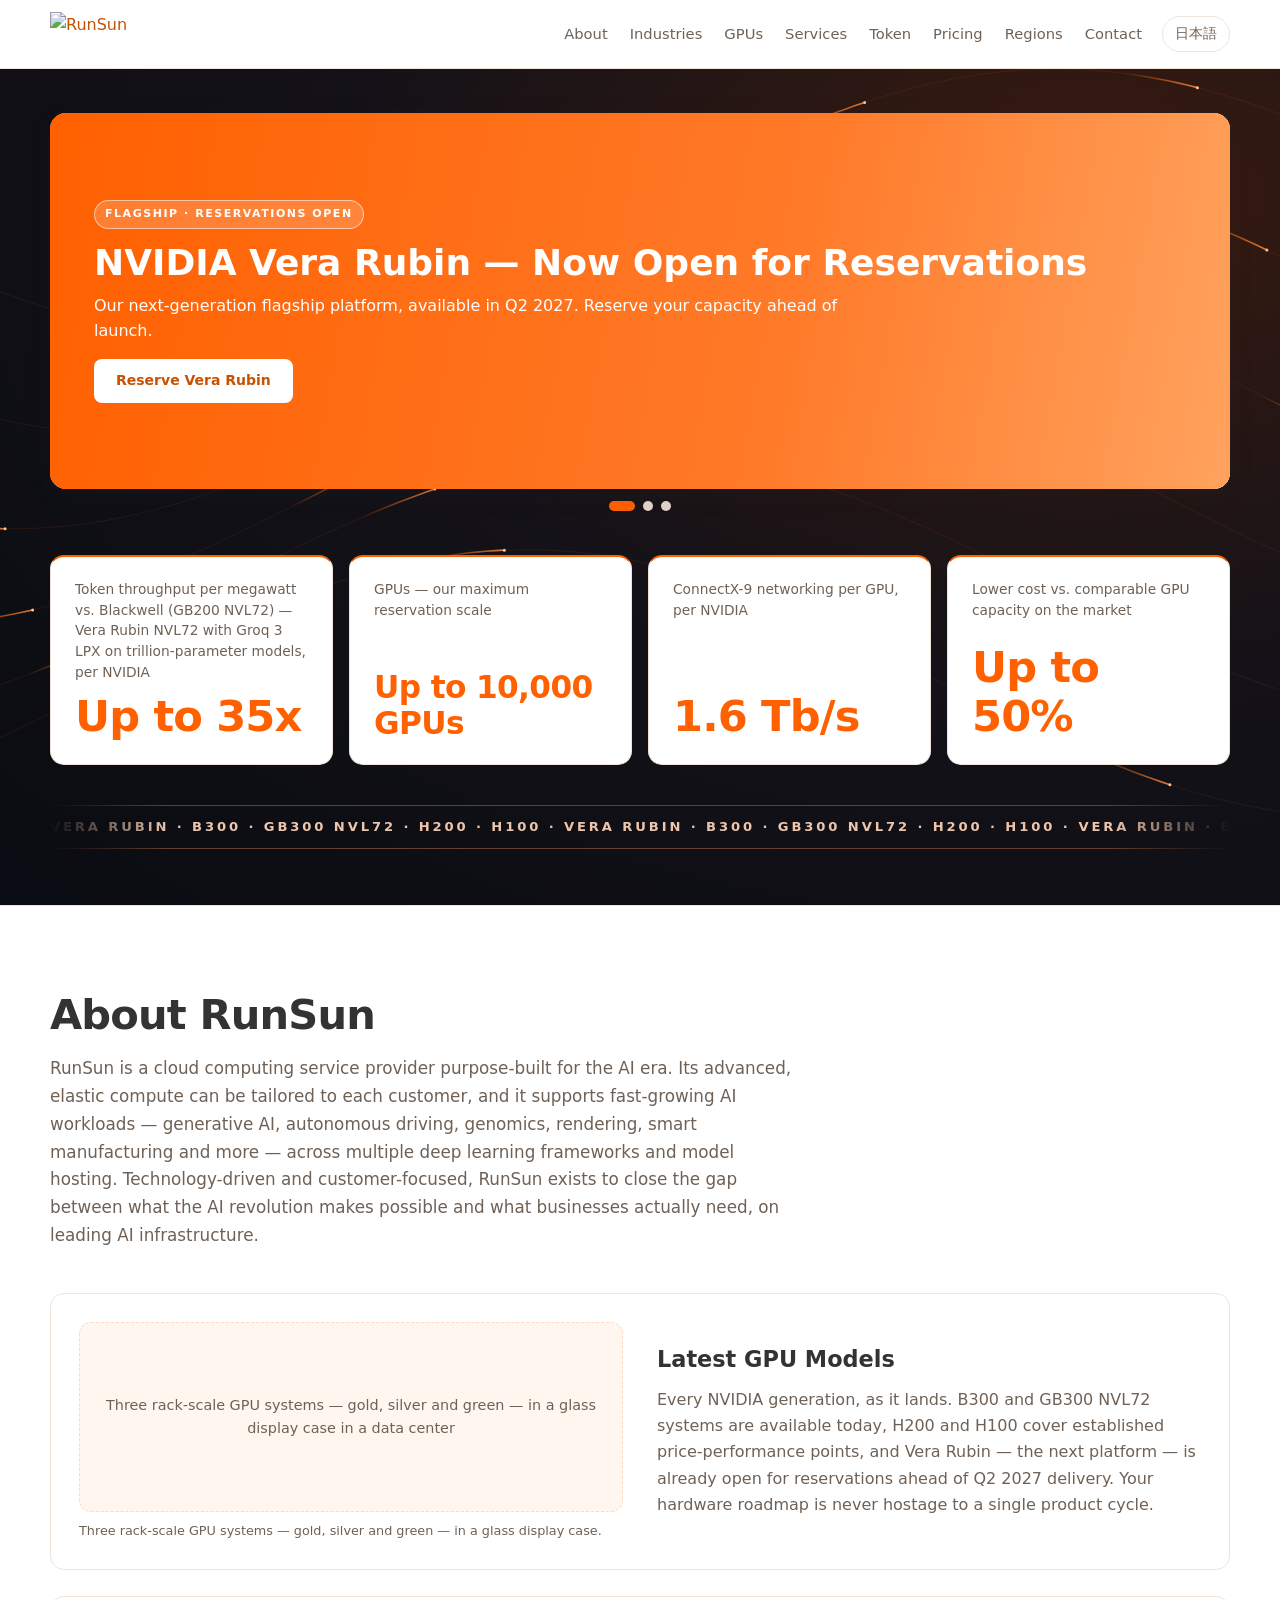
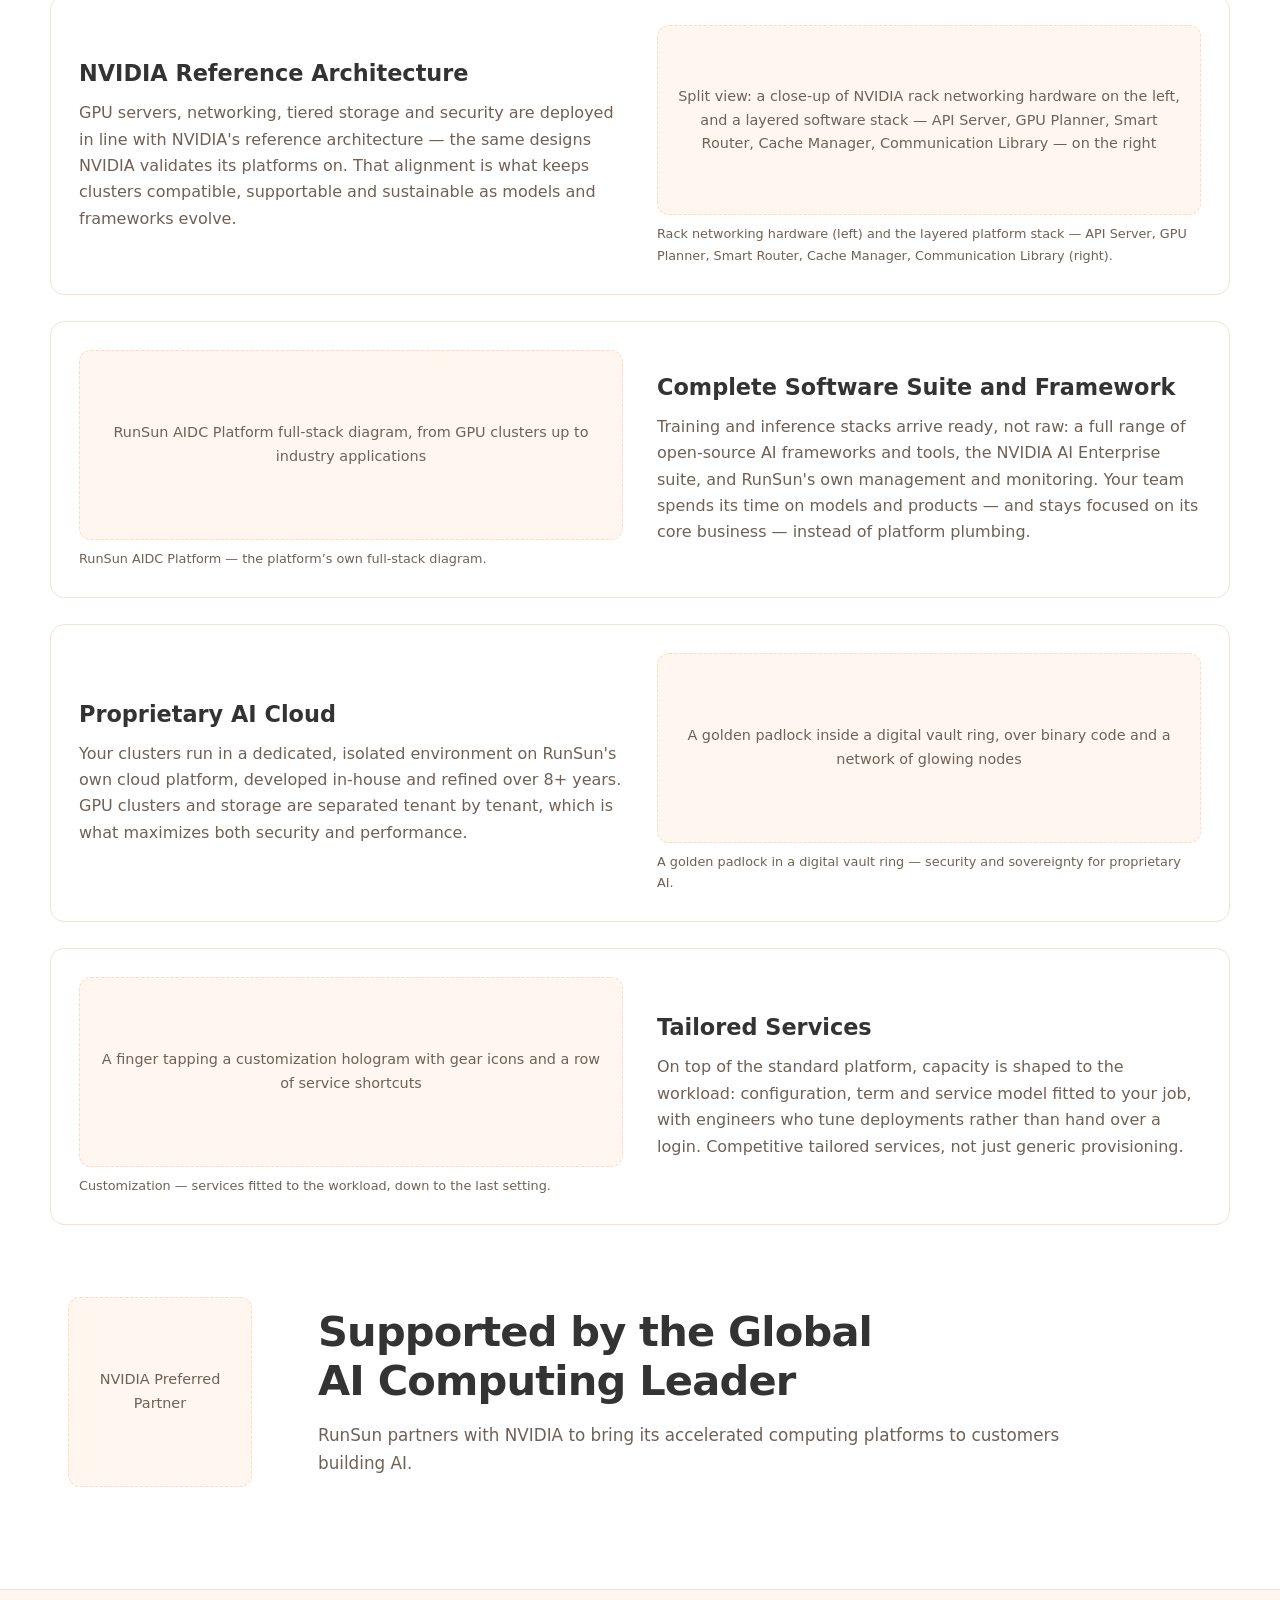
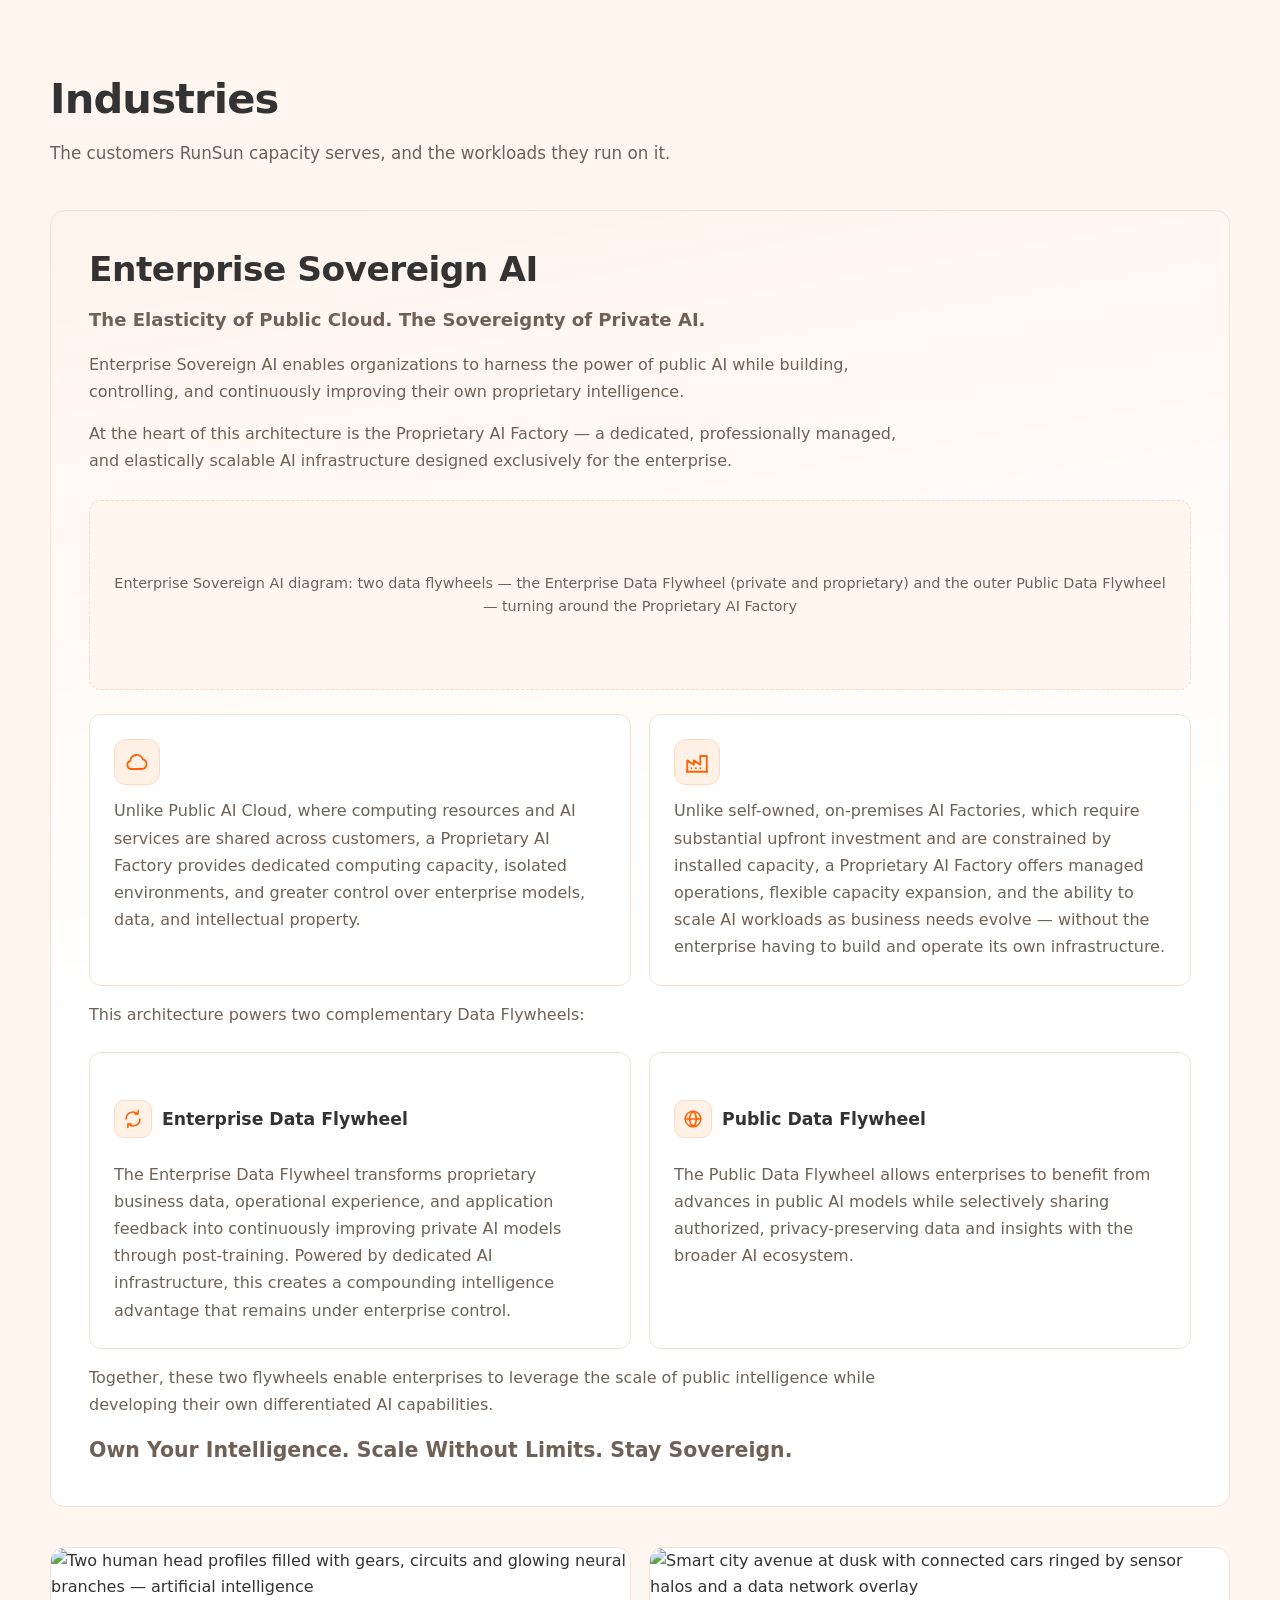
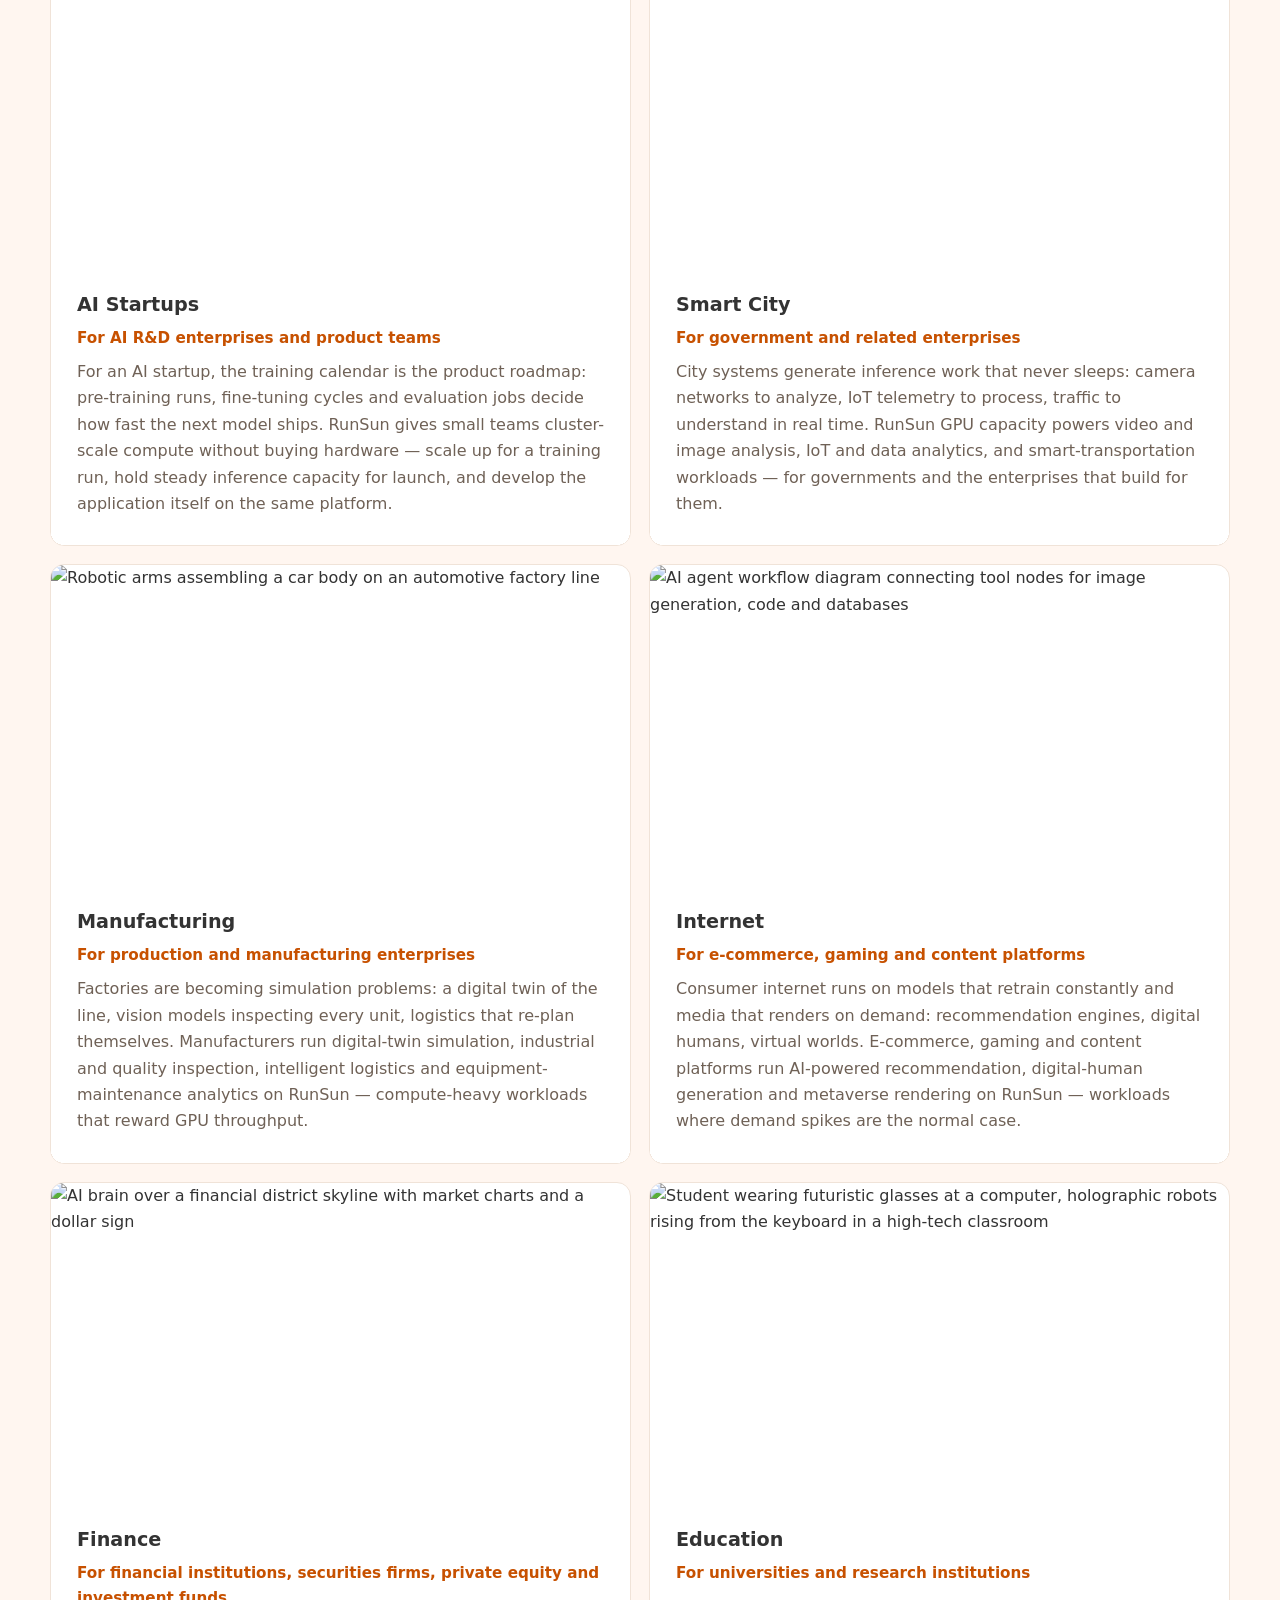
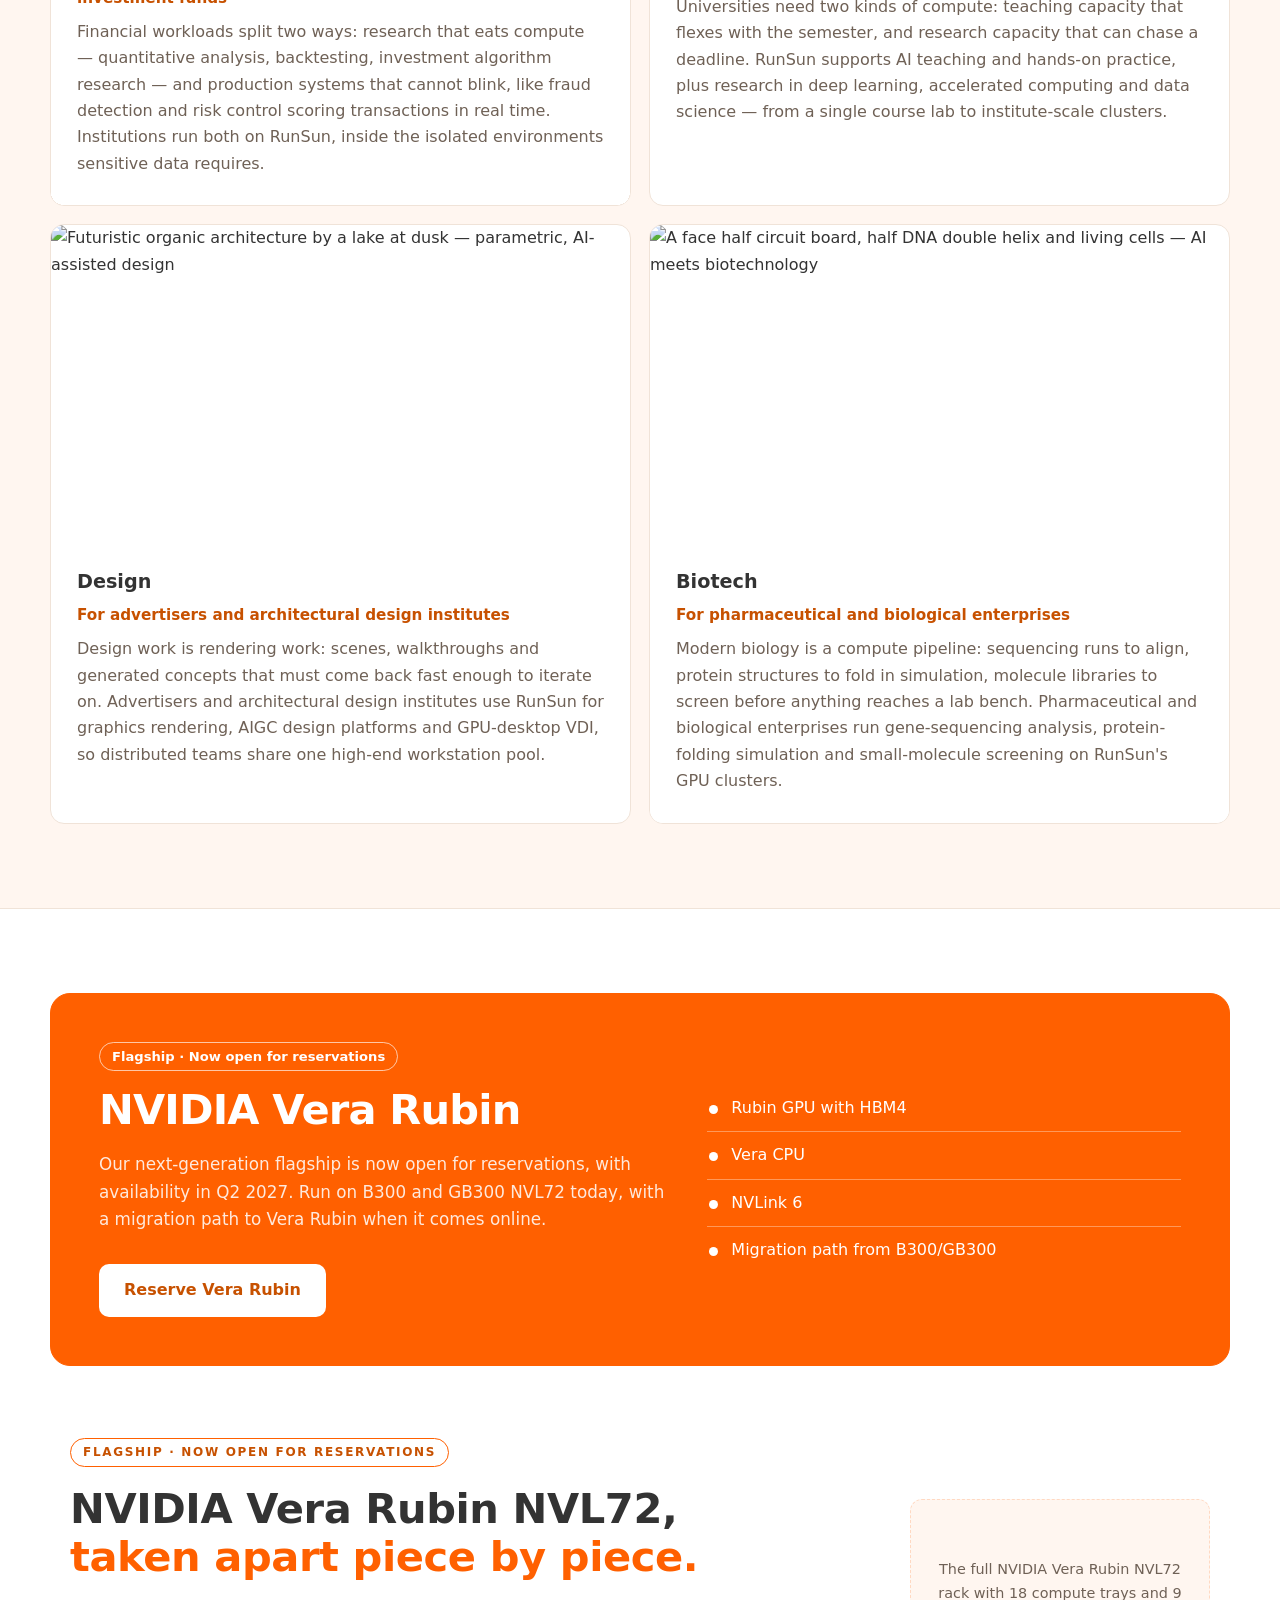
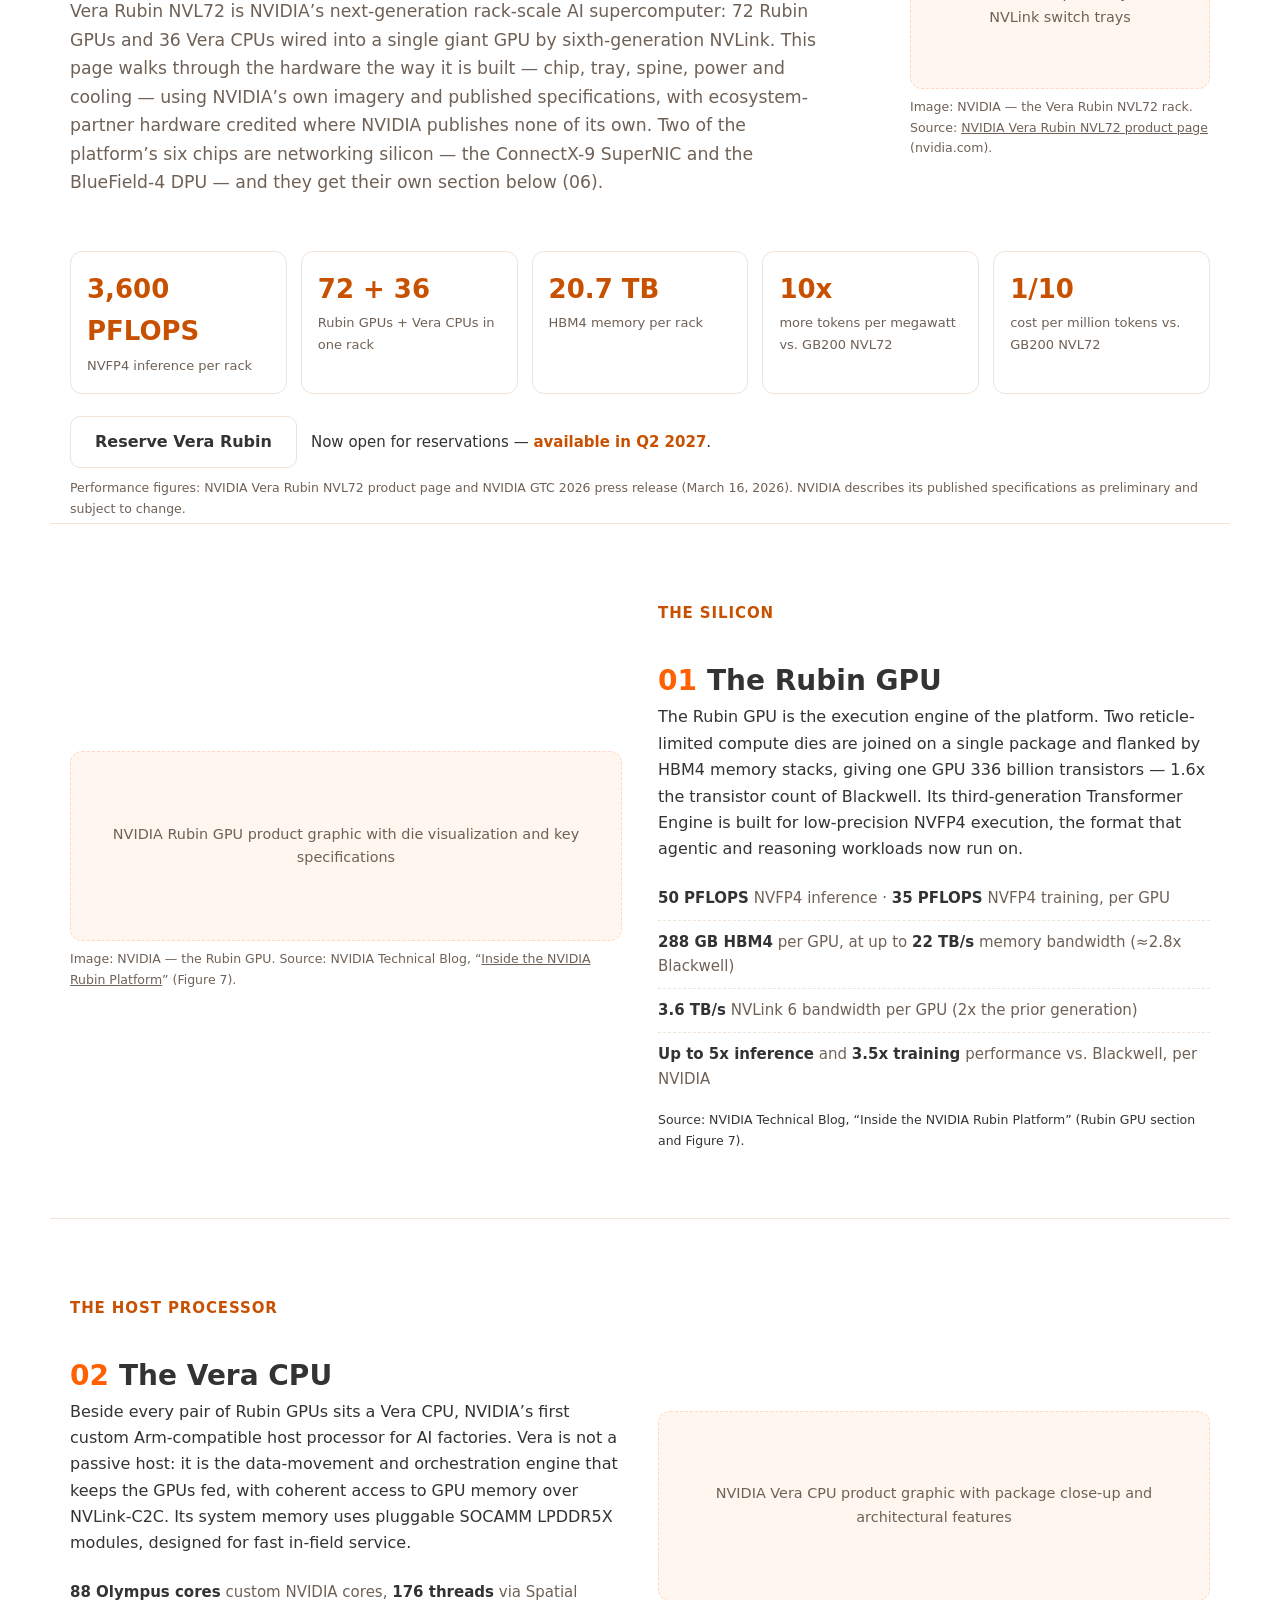
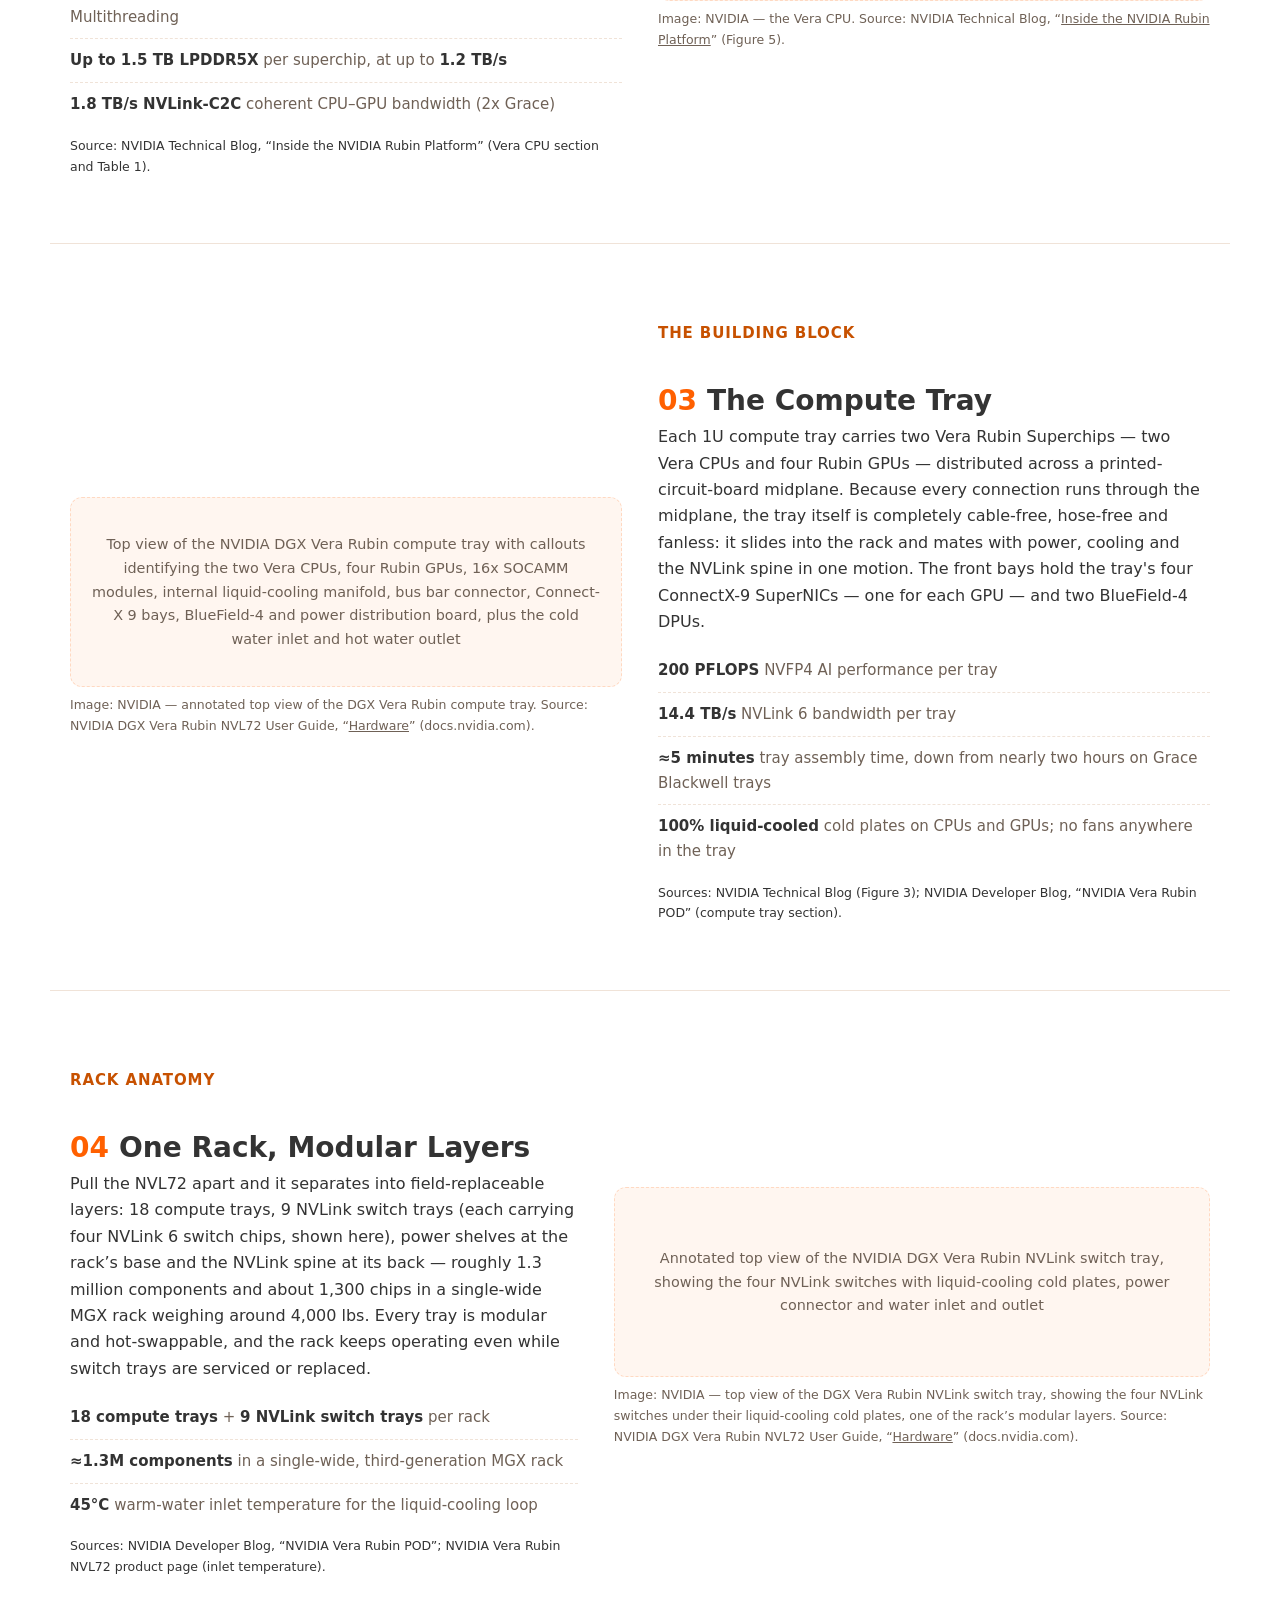
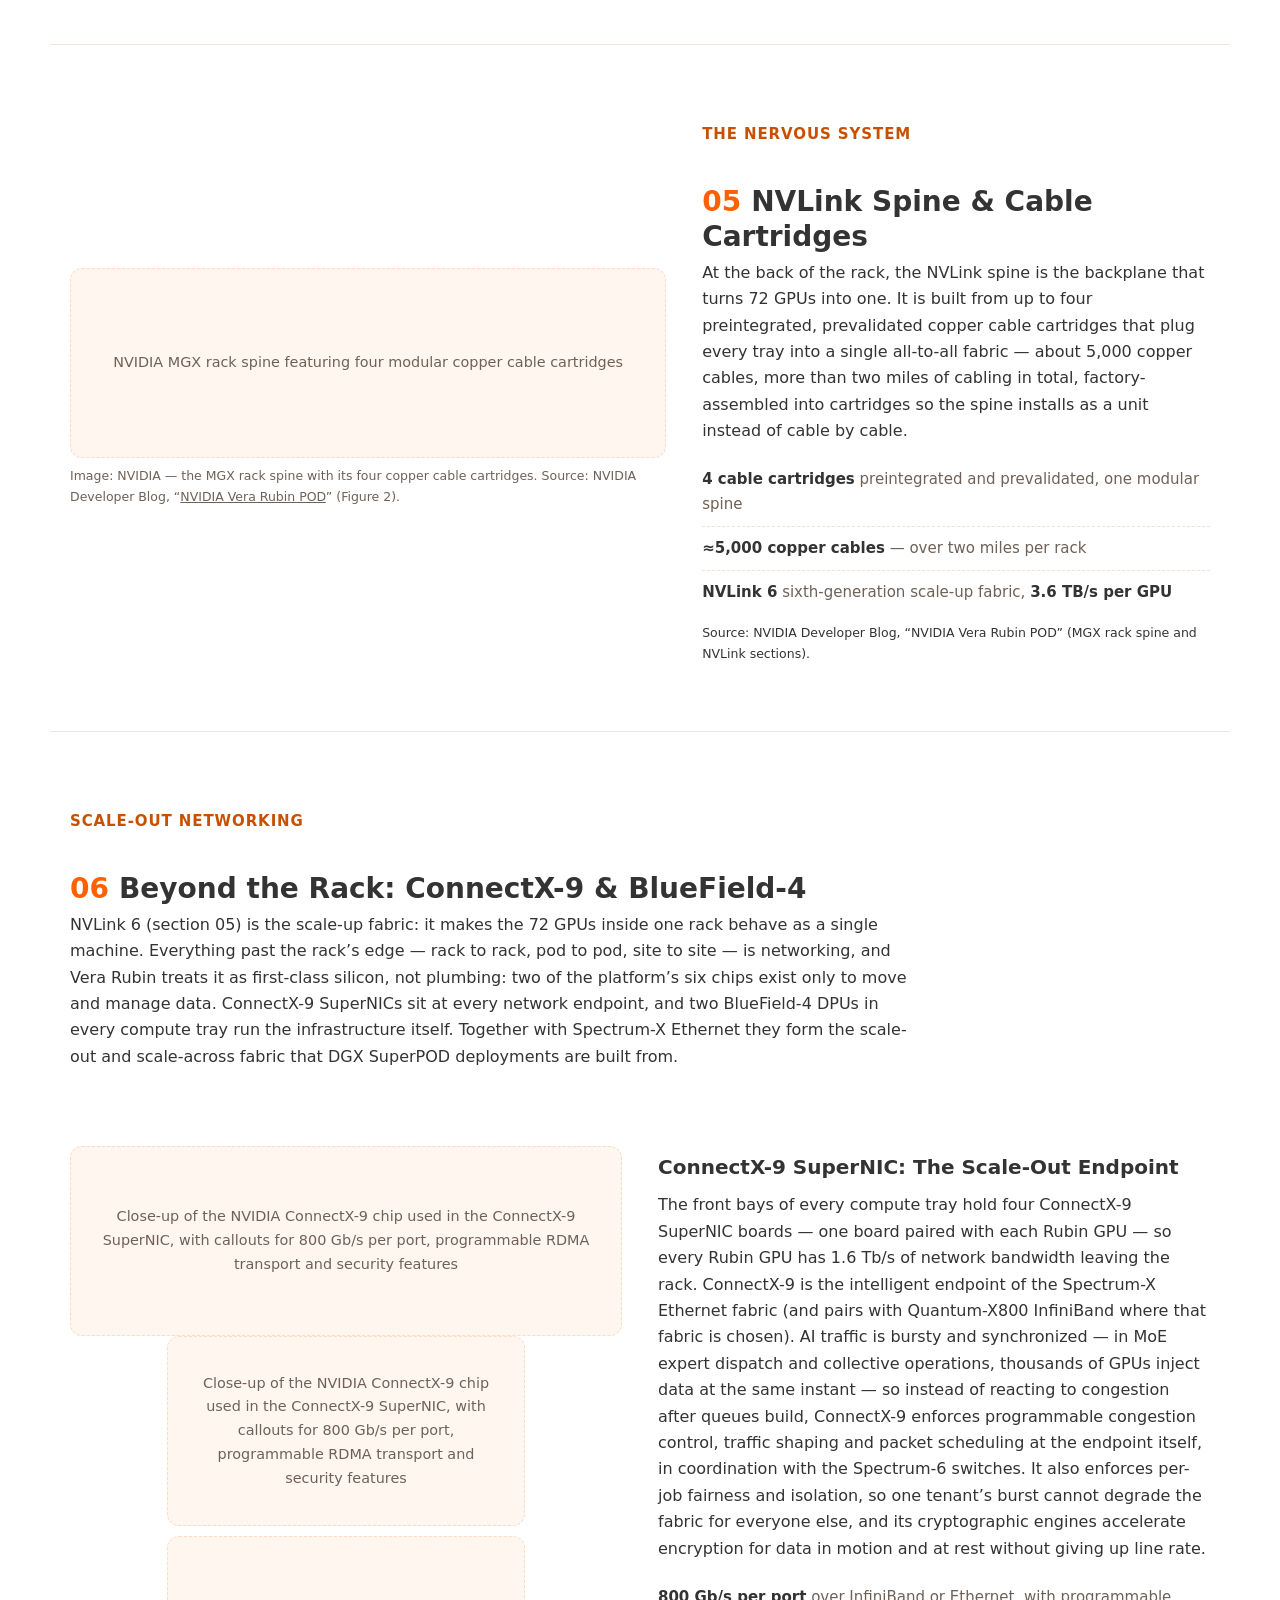
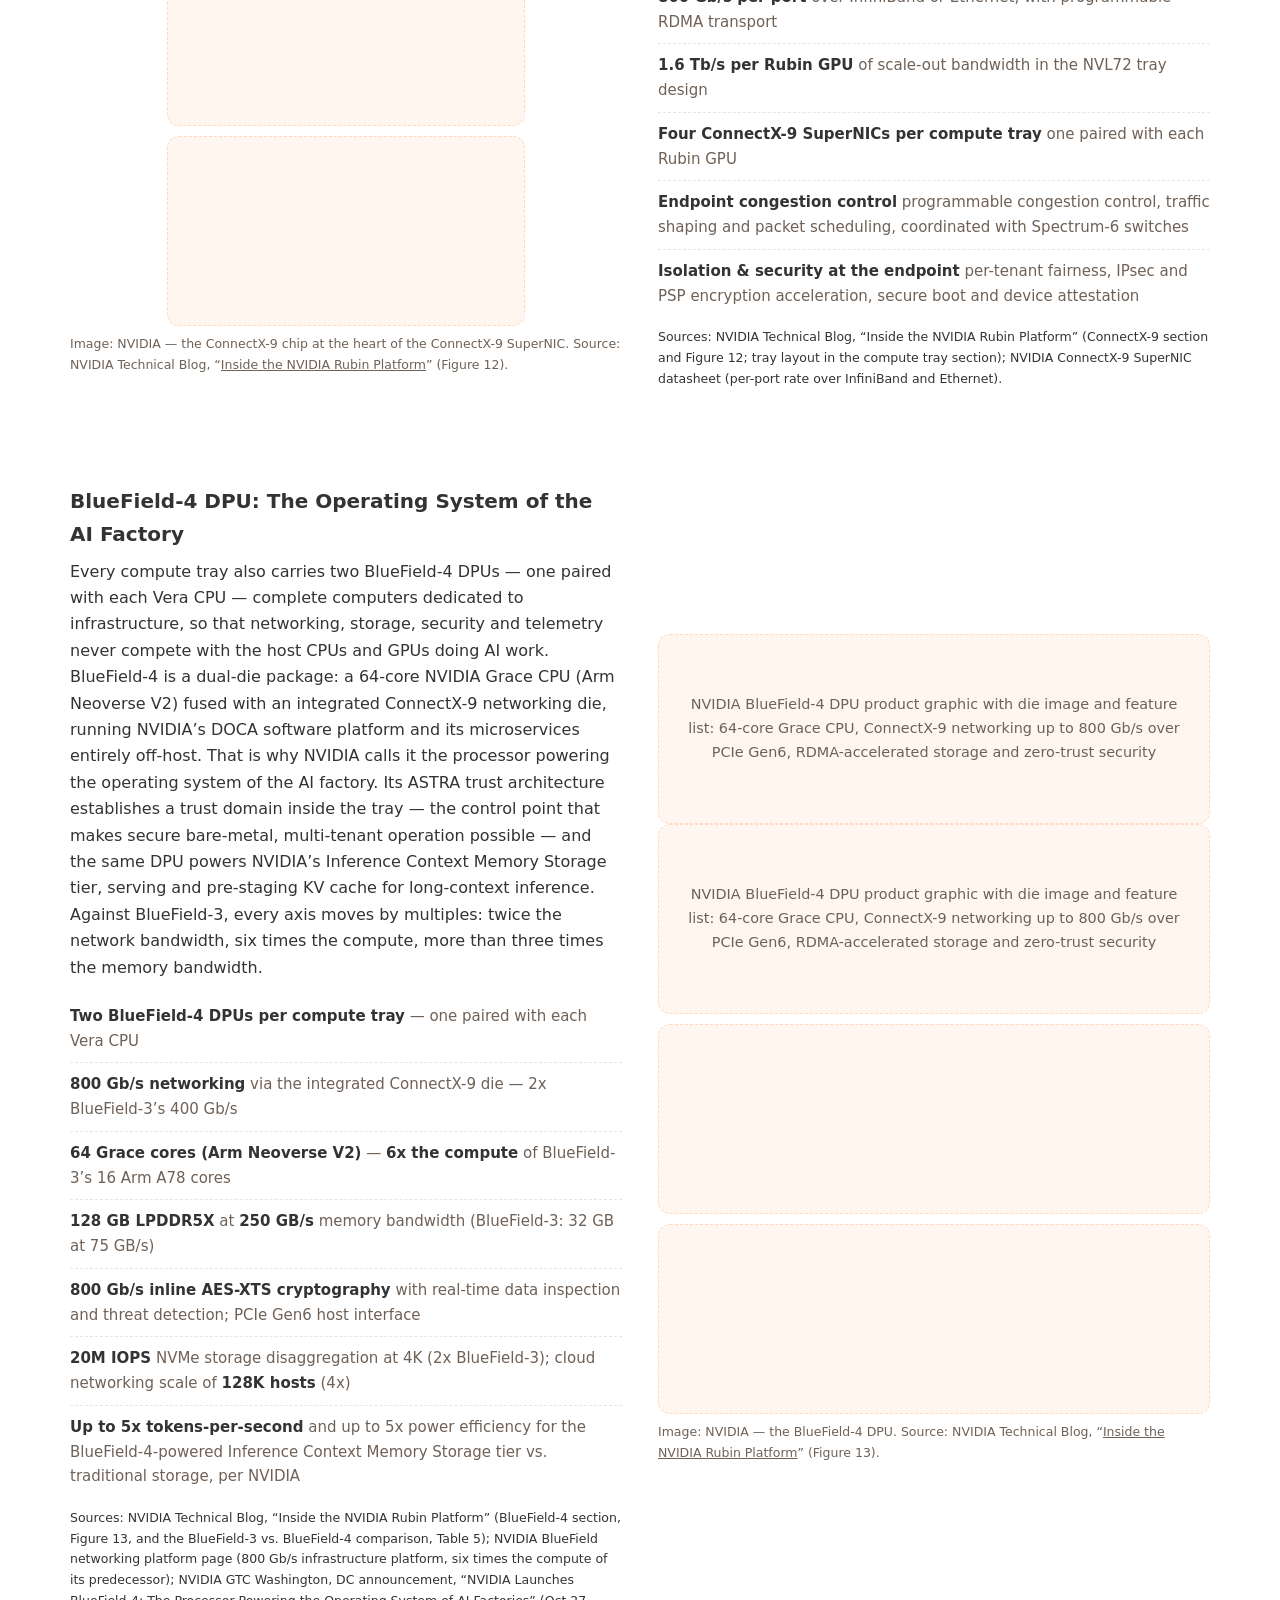
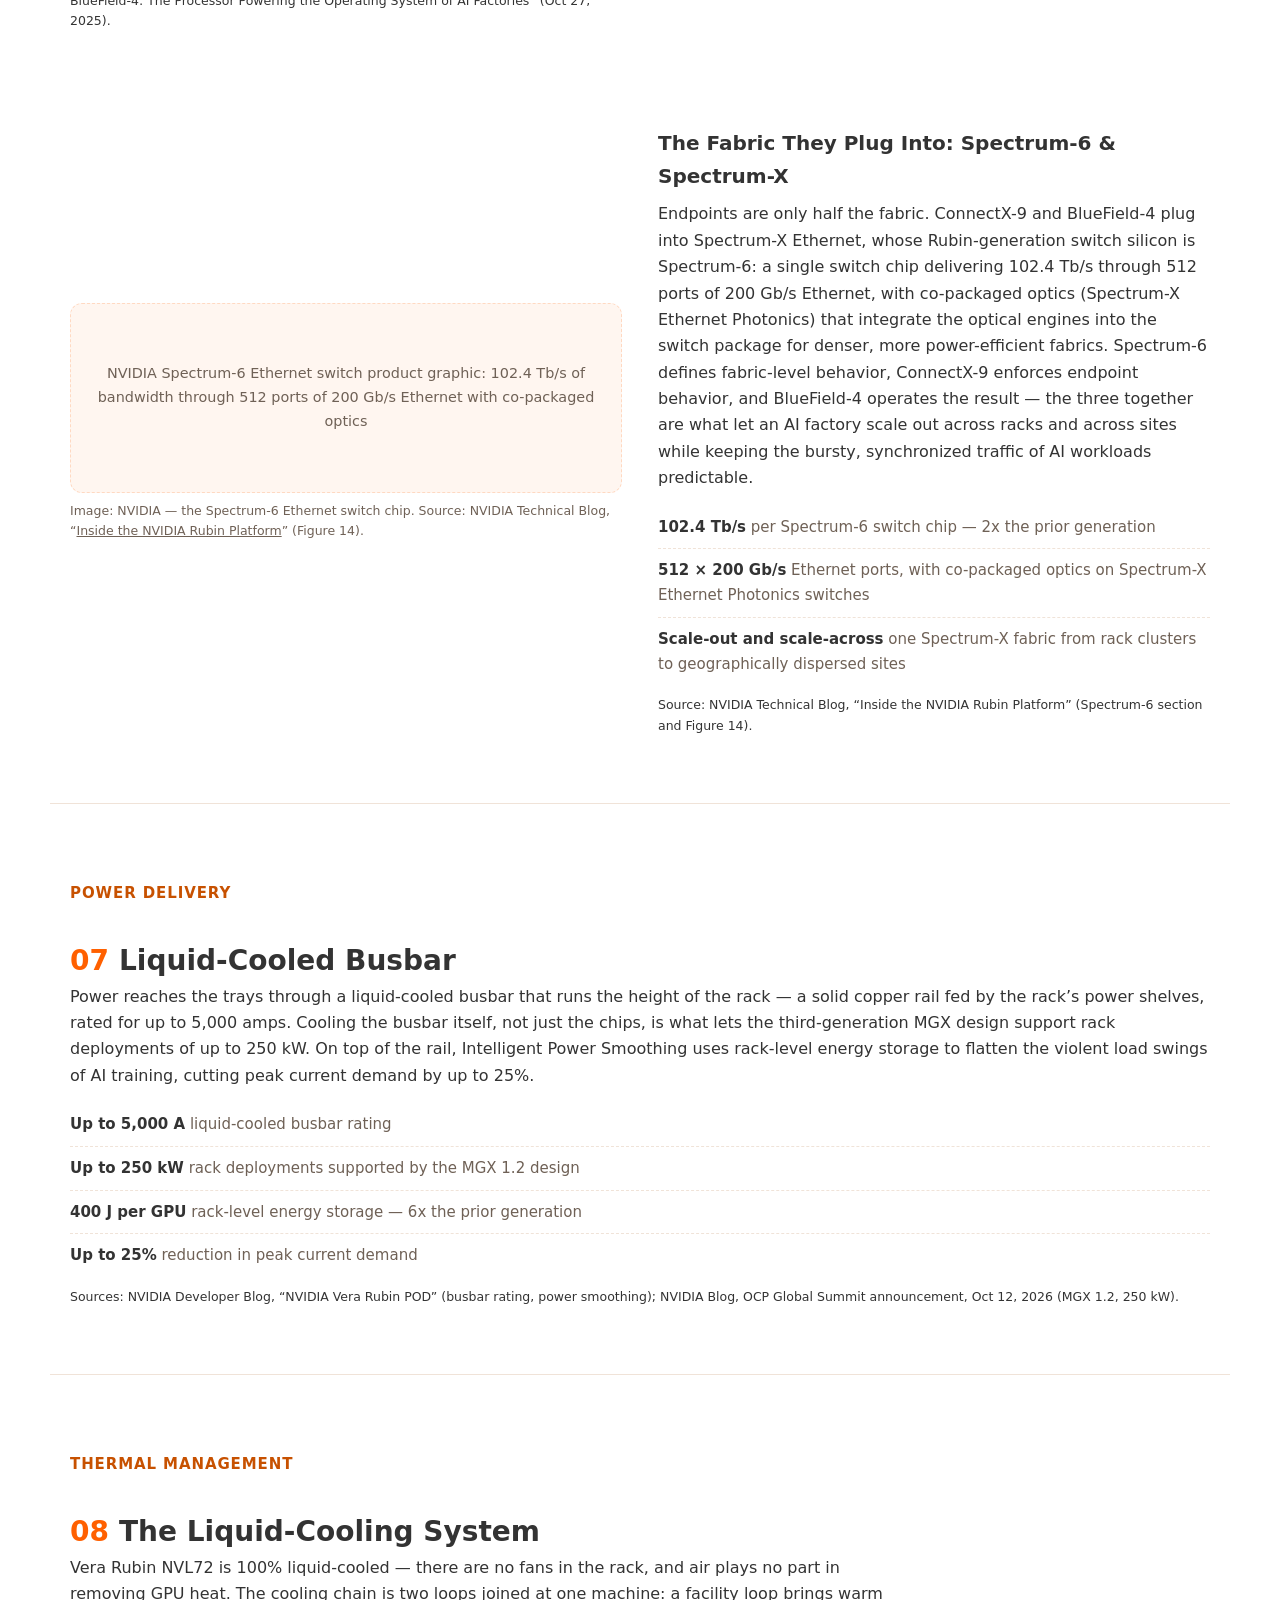
==== site-en/index.html @ d2177661 "Runsun websites v10: EN + JP full source (HTML/CSS/JS)" ====
<!DOCTYPE html>
<html lang="en">
<head>
  <meta charset="utf-8">
  <meta name="viewport" content="width=device-width, initial-scale=1">
  <title>RunSun | GPU Cloud led by NVIDIA Vera Rubin, B300 and GB300 NVL72</title>
  <meta name="description" content="RunSun GPU cloud, led by NVIDIA Vera Rubin - now open for reservations, available in Q2 2027 - with B300 (Blackwell Ultra) and GB300 NVL72 available today. Reserved and on-demand capacity, plus Token Engine for LLM tokens.">
  <link rel="stylesheet" href="style.css">
  <script>
    /* Enable the motion layer only when the visitor has not asked for
       reduced motion; script.js reveals the elements this class hides. */
    if (window.matchMedia && !window.matchMedia('(prefers-reduced-motion: reduce)').matches) {
      document.documentElement.classList.add('motion-ok');
    }
  </script>
  <script src="script.js" defer></script>
</head>
<body>
  <a class="skip-link" href="#main">Skip to content</a>

  <svg width="0" height="0" style="position:absolute" aria-hidden="true" focusable="false">
    <defs>
      <symbol id="ic-gpu" viewBox="0 0 24 24"><rect x="6.5" y="6.5" width="11" height="11" rx="2"/><rect x="10.2" y="10.2" width="3.6" height="3.6" rx="0.8"/><path d="M9.5 6.5V3.5M14.5 6.5V3.5M9.5 20.5v-3M14.5 20.5v-3M6.5 9.5H3.5M6.5 14.5H3.5M20.5 9.5h-3M20.5 14.5h-3"/></symbol>
      <symbol id="ic-calendar" viewBox="0 0 24 24"><rect x="3.5" y="5" width="17" height="16" rx="2"/><path d="M3.5 10h17M8 3v4M16 3v4M7.5 14.5h3M7.5 17.5h5"/></symbol>
      <symbol id="ic-bolt" viewBox="0 0 24 24"><path d="M13 2.5 4.5 14H11l-1 7.5L18.5 10H12z"/></symbol>
      <symbol id="ic-cloud" viewBox="0 0 24 24"><path d="M7 18.5h9.5a4.5 4.5 0 0 0 .9-8.85A6 6 0 0 0 5.7 11.1 3.8 3.8 0 0 0 7 18.5z"/></symbol>
      <symbol id="ic-box" viewBox="0 0 24 24"><path d="M12 3 21 7.5v9L12 21l-9-4.5v-9z"/><path d="M3 7.5 12 12l9-4.5M12 12v9"/></symbol>
      <symbol id="ic-db" viewBox="0 0 24 24"><ellipse cx="12" cy="5.5" rx="7.5" ry="2.8"/><path d="M4.5 5.5v13c0 1.55 3.36 2.8 7.5 2.8s7.5-1.25 7.5-2.8v-13"/><path d="M4.5 12c0 1.55 3.36 2.8 7.5 2.8s7.5-1.25 7.5-2.8"/></symbol>
      <symbol id="ic-db-fast" viewBox="0 0 24 24"><ellipse cx="10.5" cy="5.3" rx="7" ry="2.6"/><path d="M3.5 5.3v13c0 1.5 3.13 2.7 7 2.7 1.15 0 2.24-.1 3.2-.3"/><path d="M18.3 11.4 15 16.4h2.6l-2 4.4 4.9-5.9h-2.7z"/></symbol>
      <symbol id="ic-layers" viewBox="0 0 24 24"><path d="M12 3.5 21.5 8 12 12.5 2.5 8z"/><path d="M3.5 12.2 12 16.4l8.5-4.2"/><path d="M3.5 16 12 20.2 20.5 16"/></symbol>
      <symbol id="ic-nodes" viewBox="0 0 24 24"><circle cx="12" cy="12" r="2.4"/><circle cx="4.5" cy="5.5" r="1.9"/><circle cx="19.5" cy="5.5" r="1.9"/><circle cx="5" cy="19" r="1.9"/><circle cx="19" cy="19" r="1.9"/><path d="M10.2 10.2 6 7M13.8 10.2 18 7M10.3 13.9l-3.5 3.5M13.7 13.9l3.5 3.5"/></symbol>
      <symbol id="ic-route" viewBox="0 0 24 24"><circle cx="5" cy="19" r="2.2"/><circle cx="19" cy="5" r="2.2"/><path d="M7.2 19H15a2 2 0 0 0 2-2V7.2"/></symbol>
      <symbol id="ic-swap" viewBox="0 0 24 24"><path d="M3.5 8h13M13.5 4l4 4-4 4"/><path d="M20.5 16h-13M10.5 12l-4 4 4 4"/></symbol>
      <symbol id="ic-pin" viewBox="0 0 24 24"><path d="M12 21.2S4.8 15.6 4.8 9.6a7.2 7.2 0 1 1 14.4 0c0 6-7.2 11.6-7.2 11.6z"/><circle cx="12" cy="9.6" r="2.6"/></symbol>
      <symbol id="ic-grid" viewBox="0 0 24 24"><rect x="3.5" y="3.5" width="7" height="7" rx="1.5"/><rect x="13.5" y="3.5" width="7" height="7" rx="1.5"/><rect x="3.5" y="13.5" width="7" height="7" rx="1.5"/><rect x="13.5" y="13.5" width="7" height="7" rx="1.5"/></symbol>
      <symbol id="ic-headset" viewBox="0 0 24 24"><path d="M4.5 15v-2.5a7.5 7.5 0 0 1 15 0V15"/><rect x="3" y="14.5" width="4" height="6" rx="1.8"/><rect x="17" y="14.5" width="4" height="6" rx="1.8"/><path d="M19.5 20.5c0 1.7-1.8 2.5-4 2.5h-2"/></symbol>
      <symbol id="ic-server" viewBox="0 0 24 24"><rect x="3.5" y="4" width="17" height="7" rx="1.8"/><rect x="3.5" y="13" width="17" height="7" rx="1.8"/><path d="M6.8 7.5h.01M6.8 16.5h.01"/></symbol>
      <symbol id="ic-shield" viewBox="0 0 24 24"><path d="M12 3 5 5.6v5.2c0 4.6 3 8.4 7 10.2 4-1.8 7-5.6 7-10.2V5.6z"/><path d="M8.8 11.6 11 13.8l4.2-4.4"/></symbol>
      <symbol id="ic-cycle" viewBox="0 0 24 24"><path d="M19.5 12a7.5 7.5 0 0 1-12.6 5.6M4.5 12a7.5 7.5 0 0 1 12.6-5.6"/><path d="M17.6 2.8v3.6h-3.6M6.4 21.2v-3.6h3.6"/></symbol>
      <symbol id="ic-globe" viewBox="0 0 24 24"><circle cx="12" cy="12" r="8.5"/><path d="M3.5 12h17M12 3.5c2.5 2.4 3.7 5.2 3.7 8.5s-1.2 6.1-3.7 8.5c-2.5-2.4-3.7-5.2-3.7-8.5s1.2-6.1 3.7-8.5"/></symbol>
      <symbol id="ic-factory" viewBox="0 0 24 24"><path d="M3 21V10.5l6 4v-4l6 4V6.5h6V21"/><path d="M2.5 21h19M6.8 17.8h.01M11 17.8h.01M15.2 17.8h.01"/></symbol>
    </defs>
  </svg>

  <header class="site-header">
    <div class="wrap header-inner">
      <a class="logo" href="#top"><img class="brand-logo" src="assets/runsun-logo.png" alt="RunSun"></a>

      <button class="menu-toggle" type="button" aria-expanded="false" aria-controls="site-nav">Menu</button>

      <nav class="site-nav" id="site-nav" aria-label="Main">
        <ul>
          <li><a href="#about">About</a></li>
          <li><a href="#industries">Industries</a></li>
          <li><a href="#gpus">GPUs</a></li>
          <li><a href="#services">Services</a></li>
          <li><a href="#token">Token</a></li>
          <li><a href="#pricing">Pricing</a></li>
          <li><a href="#regions">Regions</a></li>
          <li><a href="#contact">Contact</a></li>
        </ul>
      </nav>

      <a class="locale-link" href="https://www.runsuncloud.jp/" lang="ja" hreflang="ja">日本語</a>
    </div>
  </header>

  <main id="main">
    <!-- Hero: rotating banners -->
    <section class="hero" id="top">
      <div class="wrap">
        <div class="carousel" id="hero-carousel">
          <div class="stage">
            <section class="slide s-en1 active">
              <div class="inner">
                <span class="badge">FLAGSHIP · RESERVATIONS OPEN</span>
                <h2>NVIDIA Vera Rubin — Now Open for Reservations</h2>
                <p>Our next-generation flagship platform, available in Q2 2027. Reserve your capacity ahead of launch.</p>
                <a class="cta" href="#contact" data-product="NVIDIA Vera Rubin (reservation)">Reserve Vera Rubin</a>
              </div>
            </section>
            <section class="slide s-en2">
              <div class="inner">
                <span class="badge">AVAILABLE NOW</span>
                <h2><span>B300</span> &amp; <span>GB300 NVL72</span> — Available Now</h2>
                <p>NVIDIA Blackwell Ultra compute for large-scale training and inference — on demand, or reserved as your own cluster.</p>
                <div class="chips"><span>B300</span><span>GB300 NVL72</span><span>On-demand / Reserved</span></div>
                <a class="cta" href="#contact" data-product="NVIDIA B300">Request a quote</a>
              </div>
            </section>
            <section class="slide s-en3">
              <div class="inner">
                <span class="badge">REGIONS</span>
                <h2>Three Sites Online — Singapore · United States · Thailand</h2>
                <p>Live GPU capacity across three regions, on one platform and one contract — close to your teams and your users.</p>
                <div class="regions">
                  <div><b>Singapore</b>Southeast Asia hub</div>
                  <div><b>United States</b>Capacity for the Americas</div>
                  <div><b>Thailand</b>Regional reach</div>
                </div>
                <a class="cta" href="#contact">Request a quote</a>
              </div>
            </section>
          </div>
          <div class="dots"></div>
        </div>

        <ul class="stats">
          <li class="stat"><span class="stat-note">Token throughput per megawatt vs. Blackwell (GB200 NVL72) — Vera Rubin NVL72 with Groq 3 LPX on trillion-parameter models, per NVIDIA</span> <strong>Up to 35x</strong></li>
          <li class="stat stat-fit"><span class="stat-note">GPUs — our maximum reservation scale</span> <strong>Up to 10,000 GPUs</strong></li>
          <li class="stat"><span class="stat-note">ConnectX-9 networking per GPU, per NVIDIA</span> <strong>1.6 Tb/s</strong></li>
          <li class="stat"><span class="stat-note">Lower cost vs. comparable GPU capacity on the market</span> <strong>Up to 50%</strong></li>
        </ul>

        <div class="marquee reveal" aria-hidden="true">
          <div class="marquee-track">
            <span>Vera Rubin &middot; B300 &middot; GB300 NVL72 &middot; H200 &middot; H100 &middot; Vera Rubin &middot; B300 &middot; GB300 NVL72 &middot; H200 &middot; H100 &middot;</span>
            <span>Vera Rubin &middot; B300 &middot; GB300 NVL72 &middot; H200 &middot; H100 &middot; Vera Rubin &middot; B300 &middot; GB300 NVL72 &middot; H200 &middot; H100 &middot;</span>
          </div>
        </div>
      </div>
    </section>

        <!-- About (formerly Why RunSun) -->
    <section class="section" id="about">
      <div class="wrap">
        <h2>About RunSun</h2>
        <p class="section-intro">RunSun is a cloud computing service provider purpose-built for the AI era. Its advanced, elastic compute can be tailored to each customer, and it supports fast-growing AI workloads — generative AI, autonomous driving, genomics, rendering, smart manufacturing and more — across multiple deep learning frameworks and model hosting. Technology-driven and customer-focused, RunSun exists to close the gap between what the AI revolution makes possible and what businesses actually need, on leading AI infrastructure.</p>
        <!-- About row images (rows 1, 2, 4, 5): supplied by John / RunSun (client-provided material, swapped in 2026-11-10, processed to a uniform 1600x900). Row 3 is the redrawn full-stack diagram (also used in Services). -->
        <div class="about-rows">
          <article class="about-row">
            <figure>
              <img src="assets/about-latest-gpu.jpg" alt="Three rack-scale GPU systems — gold, silver and green — in a glass display case in a data center" loading="lazy">
              <figcaption>Three rack-scale GPU systems — gold, silver and green — in a glass display case.</figcaption>
            </figure>
            <div>
              <h3>Latest GPU Models</h3>
              <p>Every NVIDIA generation, as it lands. B300 and GB300 NVL72 systems are available today, H200 and H100 cover established price-performance points, and Vera Rubin — the next platform — is already open for reservations ahead of Q2 2027 delivery. Your hardware roadmap is never hostage to a single product cycle.</p>
            </div>
          </article>
          <article class="about-row flip">
            <figure>
              <img src="assets/about-reference-arch.jpg" alt="Split view: a close-up of NVIDIA rack networking hardware on the left, and a layered software stack — API Server, GPU Planner, Smart Router, Cache Manager, Communication Library — on the right" loading="lazy">
              <figcaption>Rack networking hardware (left) and the layered platform stack — API Server, GPU Planner, Smart Router, Cache Manager, Communication Library (right).</figcaption>
            </figure>
            <div>
              <h3>NVIDIA Reference Architecture</h3>
              <p>GPU servers, networking, tiered storage and security are deployed in line with NVIDIA's reference architecture — the same designs NVIDIA validates its platforms on. That alignment is what keeps clusters compatible, supportable and sustainable as models and frameworks evolve.</p>
            </div>
          </article>
          <article class="about-row">
            <figure>
              <img src="assets/fullstack-diagram.png" alt="RunSun AIDC Platform full-stack diagram, from GPU clusters up to industry applications" loading="lazy">
              <figcaption>RunSun AIDC Platform &mdash; the platform&rsquo;s own full-stack diagram.</figcaption>
            </figure>
            <div>
              <h3>Complete Software Suite and Framework</h3>
              <p>Training and inference stacks arrive ready, not raw: a full range of open-source AI frameworks and tools, the NVIDIA AI Enterprise suite, and RunSun's own management and monitoring. Your team spends its time on models and products — and stays focused on its core business — instead of platform plumbing.</p>
            </div>
          </article>
          <article class="about-row flip">
            <figure>
              <img src="assets/about-proprietary-cloud.jpg" alt="A golden padlock inside a digital vault ring, over binary code and a network of glowing nodes" loading="lazy">
              <figcaption>A golden padlock in a digital vault ring — security and sovereignty for proprietary AI.</figcaption>
            </figure>
            <div>
              <h3>Proprietary AI Cloud</h3>
              <p>Your clusters run in a dedicated, isolated environment on RunSun's own cloud platform, developed in-house and refined over 8+ years. GPU clusters and storage are separated tenant by tenant, which is what maximizes both security and performance.</p>
            </div>
          </article>
          <article class="about-row">
            <figure>
              <img src="assets/about-tailored-services.jpg" alt="A finger tapping a customization hologram with gear icons and a row of service shortcuts" loading="lazy">
              <figcaption>Customization — services fitted to the workload, down to the last setting.</figcaption>
            </figure>
            <div>
              <h3>Tailored Services</h3>
              <p>On top of the standard platform, capacity is shaped to the workload: configuration, term and service model fitted to your job, with engineers who tune deployments rather than hand over a login. Competitive tailored services, not just generic provisioning.</p>
            </div>
          </article>
        </div>
        <div class="partner-strip">
          <div class="partner-panel">
        <div class="partner-logo">
          <img src="assets/nvidia-preferred-partner.png" alt="NVIDIA Preferred Partner" loading="lazy">
        </div>
        <div>
          <h2>Supported by the Global AI Computing Leader</h2>
          <p class="section-intro">RunSun partners with NVIDIA to bring its accelerated computing platforms to customers building AI.</p>
        </div>
      </div>
        </div>
      </div>
    </section>

<!-- Industries -->
    <!-- Industry photos: all eight images supplied by John / RunSun (client-provided material, swapped in 2026-11-10, processed to a uniform 1600x1000). Region map watermarks: Singapore — "Singapore map" by Marcuz Martillo (CC BY-SA 3.0); United States — "National-atlas-blank-state-outlines" (public domain, US National Atlas); Thailand — "BlankMap Thailand" by Ahoerstemeier (CC BY-SA 3.0); Japan — "JapanGrey borders" (public domain). -->
    <section class="section section-alt" id="industries">
      <div class="wrap">
        <h2>Industries</h2>
        <p class="section-intro">The customers RunSun capacity serves, and the workloads they run on it.</p>
        <div class="sovereign">
          <h3>Enterprise Sovereign AI</h3>
          <p class="sovereign-tag">The Elasticity of Public Cloud. The Sovereignty of Private AI.</p>
          <p>Enterprise Sovereign AI enables organizations to harness the power of public AI while building, controlling, and continuously improving their own proprietary intelligence.</p>
          <p>At the heart of this architecture is the Proprietary AI Factory — a dedicated, professionally managed, and elastically scalable AI infrastructure designed exclusively for the enterprise.</p>
          <figure class="sovereign-figure">
            <img src="assets/sovereign-ai-flywheels.jpg" alt="Enterprise Sovereign AI diagram: two data flywheels — the Enterprise Data Flywheel (private and proprietary) and the outer Public Data Flywheel — turning around the Proprietary AI Factory" loading="lazy">
          </figure>
          <div class="sovereign-grid">
            <div class="sovereign-card">
              <span class="card-icon" aria-hidden="true"><svg viewBox="0 0 24 24"><use href="#ic-cloud"/></svg></span>
              <p>Unlike Public AI Cloud, where computing resources and AI services are shared across customers, a Proprietary AI Factory provides dedicated computing capacity, isolated environments, and greater control over enterprise models, data, and intellectual property.</p>
            </div>
            <div class="sovereign-card">
              <span class="card-icon" aria-hidden="true"><svg viewBox="0 0 24 24"><use href="#ic-factory"/></svg></span>
              <p>Unlike self-owned, on-premises AI Factories, which require substantial upfront investment and are constrained by installed capacity, a Proprietary AI Factory offers managed operations, flexible capacity expansion, and the ability to scale AI workloads as business needs evolve — without the enterprise having to build and operate its own infrastructure.</p>
            </div>
          </div>
          <p>This architecture powers two complementary Data Flywheels:</p>
          <div class="sovereign-grid">
            <div class="sovereign-card">
              <h4><span class="card-icon" aria-hidden="true"><svg viewBox="0 0 24 24"><use href="#ic-cycle"/></svg></span> Enterprise Data Flywheel</h4>
              <p>The Enterprise Data Flywheel transforms proprietary business data, operational experience, and application feedback into continuously improving private AI models through post-training. Powered by dedicated AI infrastructure, this creates a compounding intelligence advantage that remains under enterprise control.</p>
            </div>
            <div class="sovereign-card">
              <h4><span class="card-icon" aria-hidden="true"><svg viewBox="0 0 24 24"><use href="#ic-globe"/></svg></span> Public Data Flywheel</h4>
              <p>The Public Data Flywheel allows enterprises to benefit from advances in public AI models while selectively sharing authorized, privacy-preserving data and insights with the broader AI ecosystem.</p>
            </div>
          </div>
          <p>Together, these two flywheels enable enterprises to leverage the scale of public intelligence while developing their own differentiated AI capabilities.</p>
          <p class="sovereign-close">Own Your Intelligence. Scale Without Limits. Stay Sovereign.</p>
        </div>
        <div class="card-grid cols-2">
          <article class="card media-card">
            <img src="assets/industry-ai-startups.jpg" alt="Two human head profiles filled with gears, circuits and glowing neural branches — artificial intelligence" loading="lazy">
            <div class="card-body">
              <h3>AI Startups</h3>
              <p class="card-kicker">For AI R&amp;D enterprises and product teams</p>
              <p>For an AI startup, the training calendar is the product roadmap: pre-training runs, fine-tuning cycles and evaluation jobs decide how fast the next model ships. RunSun gives small teams cluster-scale compute without buying hardware — scale up for a training run, hold steady inference capacity for launch, and develop the application itself on the same platform.</p>
            </div>
          </article>
          <article class="card media-card">
            <img src="assets/industry-smart-city.jpg" alt="Smart city avenue at dusk with connected cars ringed by sensor halos and a data network overlay" loading="lazy">
            <div class="card-body">
              <h3>Smart City</h3>
              <p class="card-kicker">For government and related enterprises</p>
              <p>City systems generate inference work that never sleeps: camera networks to analyze, IoT telemetry to process, traffic to understand in real time. RunSun GPU capacity powers video and image analysis, IoT and data analytics, and smart-transportation workloads — for governments and the enterprises that build for them.</p>
            </div>
          </article>
          <article class="card media-card">
            <img src="assets/industry-manufacturing.jpg" alt="Robotic arms assembling a car body on an automotive factory line" loading="lazy">
            <div class="card-body">
              <h3>Manufacturing</h3>
              <p class="card-kicker">For production and manufacturing enterprises</p>
              <p>Factories are becoming simulation problems: a digital twin of the line, vision models inspecting every unit, logistics that re-plan themselves. Manufacturers run digital-twin simulation, industrial and quality inspection, intelligent logistics and equipment-maintenance analytics on RunSun — compute-heavy workloads that reward GPU throughput.</p>
            </div>
          </article>
          <article class="card media-card">
            <img src="assets/industry-internet.jpg" alt="AI agent workflow diagram connecting tool nodes for image generation, code and databases" loading="lazy">
            <div class="card-body">
              <h3>Internet</h3>
              <p class="card-kicker">For e-commerce, gaming and content platforms</p>
              <p>Consumer internet runs on models that retrain constantly and media that renders on demand: recommendation engines, digital humans, virtual worlds. E-commerce, gaming and content platforms run AI-powered recommendation, digital-human generation and metaverse rendering on RunSun — workloads where demand spikes are the normal case.</p>
            </div>
          </article>
          <article class="card media-card">
            <img src="assets/industry-finance.jpg" alt="AI brain over a financial district skyline with market charts and a dollar sign" loading="lazy">
            <div class="card-body">
              <h3>Finance</h3>
              <p class="card-kicker">For financial institutions, securities firms, private equity and investment funds</p>
              <p>Financial workloads split two ways: research that eats compute — quantitative analysis, backtesting, investment algorithm research — and production systems that cannot blink, like fraud detection and risk control scoring transactions in real time. Institutions run both on RunSun, inside the isolated environments sensitive data requires.</p>
            </div>
          </article>
          <article class="card media-card">
            <img src="assets/industry-education.jpg" alt="Student wearing futuristic glasses at a computer, holographic robots rising from the keyboard in a high-tech classroom" loading="lazy">
            <div class="card-body">
              <h3>Education</h3>
              <p class="card-kicker">For universities and research institutions</p>
              <p>Universities need two kinds of compute: teaching capacity that flexes with the semester, and research capacity that can chase a deadline. RunSun supports AI teaching and hands-on practice, plus research in deep learning, accelerated computing and data science — from a single course lab to institute-scale clusters.</p>
            </div>
          </article>
          <article class="card media-card">
            <img src="assets/industry-design.jpg" alt="Futuristic organic architecture by a lake at dusk — parametric, AI-assisted design" loading="lazy">
            <div class="card-body">
              <h3>Design</h3>
              <p class="card-kicker">For advertisers and architectural design institutes</p>
              <p>Design work is rendering work: scenes, walkthroughs and generated concepts that must come back fast enough to iterate on. Advertisers and architectural design institutes use RunSun for graphics rendering, AIGC design platforms and GPU-desktop VDI, so distributed teams share one high-end workstation pool.</p>
            </div>
          </article>
          <article class="card media-card">
            <img src="assets/industry-biotech.jpg" alt="A face half circuit board, half DNA double helix and living cells — AI meets biotechnology" loading="lazy">
            <div class="card-body">
              <h3>Biotech</h3>
              <p class="card-kicker">For pharmaceutical and biological enterprises</p>
              <p>Modern biology is a compute pipeline: sequencing runs to align, protein structures to fold in simulation, molecule libraries to screen before anything reaches a lab bench. Pharmaceutical and biological enterprises run gene-sequencing analysis, protein-folding simulation and small-molecule screening on RunSun's GPU clusters.</p>
            </div>
          </article>
        </div>
      </div>
    </section>

    <!-- Vera Rubin -->
    <section class="section" id="gpus">
      <div class="wrap">
        <div class="rubin-panel">
          <div>
            <span class="badge">Flagship · Now open for reservations</span>
            <h2>NVIDIA Vera Rubin</h2>
            <p class="section-intro">Our next-generation flagship is now open for reservations, with availability in Q2 2027. Run on B300 and GB300 NVL72 today, with a migration path to Vera Rubin when it comes online.</p>
            <div class="btn-group">
              <a class="btn btn-primary" href="#contact" data-product="NVIDIA Vera Rubin (reservation)">Reserve Vera Rubin</a>
            </div>
          </div>
          <ul class="tick-list">
            <li>Rubin GPU with HBM4</li>
            <li>Vera CPU</li>
            <li>NVLink 6</li>
            <li>Migration path from B300/GB300</li>
          </ul>
        </div>

        <div class="vr">
<!-- ============ OVERVIEW ============ -->
<div class="vr-hero">
  <div class="wrap">
    <div class="vr-hero-top">
      <div class="vr-hero-copy">
        <span class="eyebrow">Flagship &middot; Now Open for Reservations</span>
        <h3>NVIDIA Vera Rubin NVL72,<br><span class="accent">taken apart piece by piece.</span></h3>
        <p class="lede">Vera Rubin NVL72 is NVIDIA&rsquo;s next-generation rack-scale AI supercomputer: 72 Rubin GPUs and 36 Vera CPUs wired into a single giant GPU by sixth-generation NVLink. This page walks through the hardware the way it is built &mdash; chip, tray, spine, power and cooling &mdash; using NVIDIA&rsquo;s own imagery and published specifications, with ecosystem-partner hardware credited where NVIDIA publishes none of its own. Two of the platform&rsquo;s six chips are networking silicon &mdash; the ConnectX-9 SuperNIC and the BlueField-4 DPU &mdash; and they get their own section below (06).</p>
      </div>
      <figure>
        <img src="assets/vera-rubin-nvl72-rack.jpg" alt="The full NVIDIA Vera Rubin NVL72 rack with 18 compute trays and 9 NVLink switch trays">
        <figcaption>Image: NVIDIA &mdash; the Vera Rubin NVL72 rack. Source: <a href="https://www.nvidia.com/en-us/data-center/vera-rubin-nvl72/">NVIDIA Vera Rubin NVL72 product page</a> (nvidia.com).</figcaption>
      </figure>
    </div>
    <div class="stats">
      <div class="stat"><div class="num">3,600 PFLOPS</div><div class="lbl">NVFP4 inference per rack</div></div>
      <div class="stat"><div class="num">72 + 36</div><div class="lbl">Rubin GPUs + Vera CPUs in one rack</div></div>
      <div class="stat"><div class="num">20.7 TB</div><div class="lbl">HBM4 memory per rack</div></div>
      <div class="stat"><div class="num">10x</div><div class="lbl">more tokens per megawatt vs. GB200 NVL72</div></div>
      <div class="stat"><div class="num">1/10</div><div class="lbl">cost per million tokens vs. GB200 NVL72</div></div>
    </div>
    <div class="cta-row">
      <a class="btn" href="#contact" data-product="NVIDIA Vera Rubin (reservation)">Reserve Vera Rubin</a>
      <span class="cta-note">Now open for reservations &mdash; <strong>available in Q2 2027</strong>.</span>
    </div>
    <p class="src">Performance figures: NVIDIA Vera Rubin NVL72 product page and NVIDIA GTC 2026 press release (March 16, 2026). NVIDIA describes its published specifications as preliminary and subject to change.</p>
  </div>
</div>

<!-- ============ 1. RUBIN GPU ============ -->
<section class="part">
  <div class="wrap part-grid">
    <figure class="shot">
      <img src="assets/rubin-gpu.png" alt="NVIDIA Rubin GPU product graphic with die visualization and key specifications">
      <figcaption>Image: NVIDIA &mdash; the Rubin GPU. Source: NVIDIA Technical Blog, &ldquo;<a href="https://developer.nvidia.com/blog/inside-the-nvidia-rubin-platform-six-new-chips-one-ai-supercomputer/">Inside the NVIDIA Rubin Platform</a>&rdquo; (Figure 7).</figcaption>
    </figure>
    <div>
      <h5 class="sub">The Silicon</h5>
      <h4><span class="no">01</span>The Rubin GPU</h4>
      <p>The Rubin GPU is the execution engine of the platform. Two reticle-limited compute dies are joined on a single package and flanked by HBM4 memory stacks, giving one GPU 336 billion transistors &mdash; 1.6x the transistor count of Blackwell. Its third-generation Transformer Engine is built for low-precision NVFP4 execution, the format that agentic and reasoning workloads now run on.</p>
      <ul class="specs">
        <li><b>50 PFLOPS</b> <span>NVFP4 inference &middot;</span> <b>35 PFLOPS</b> <span>NVFP4 training, per GPU</span></li>
        <li><b>288 GB HBM4</b> <span>per GPU, at up to</span> <b>22 TB/s</b> <span>memory bandwidth (&asymp;2.8x Blackwell)</span></li>
        <li><b>3.6 TB/s</b> <span>NVLink 6 bandwidth per GPU (2x the prior generation)</span></li>
        <li><b>Up to 5x inference</b> <span>and</span> <b>3.5x training</b> <span>performance vs. Blackwell, per NVIDIA</span></li>
      </ul>
      <p class="src">Source: NVIDIA Technical Blog, &ldquo;Inside the NVIDIA Rubin Platform&rdquo; (Rubin GPU section and Figure 7).</p>
    </div>
  </div>
</section>

<!-- ============ 2. VERA CPU ============ -->
<section class="part">
  <div class="wrap part-grid flip">
    <figure class="shot">
      <img src="assets/vera-cpu.webp" alt="NVIDIA Vera CPU product graphic with package close-up and architectural features">
      <figcaption>Image: NVIDIA &mdash; the Vera CPU. Source: NVIDIA Technical Blog, &ldquo;<a href="https://developer.nvidia.com/blog/inside-the-nvidia-rubin-platform-six-new-chips-one-ai-supercomputer/">Inside the NVIDIA Rubin Platform</a>&rdquo; (Figure 5).</figcaption>
    </figure>
    <div>
      <h5 class="sub">The Host Processor</h5>
      <h4><span class="no">02</span>The Vera CPU</h4>
      <p>Beside every pair of Rubin GPUs sits a Vera CPU, NVIDIA&rsquo;s first custom Arm-compatible host processor for AI factories. Vera is not a passive host: it is the data-movement and orchestration engine that keeps the GPUs fed, with coherent access to GPU memory over NVLink-C2C. Its system memory uses pluggable SOCAMM LPDDR5X modules, designed for fast in-field service.</p>
      <ul class="specs">
        <li><b>88 Olympus cores</b> <span>custom NVIDIA cores,</span> <b>176 threads</b> <span>via Spatial Multithreading</span></li>
        <li><b>Up to 1.5 TB LPDDR5X</b> <span>per superchip, at up to</span> <b>1.2 TB/s</b></li>
        <li><b>1.8 TB/s NVLink-C2C</b> <span>coherent CPU&ndash;GPU bandwidth (2x Grace)</span></li>
      </ul>
      <p class="src">Source: NVIDIA Technical Blog, &ldquo;Inside the NVIDIA Rubin Platform&rdquo; (Vera CPU section and Table 1).</p>
    </div>
  </div>
</section>

<!-- ============ 3. COMPUTE TRAY ============ -->
<section class="part">
  <div class="wrap part-grid">
    <figure class="shot">
      <img src="assets/compute-tray.webp" alt="Top view of the NVIDIA DGX Vera Rubin compute tray with callouts identifying the two Vera CPUs, four Rubin GPUs, 16x SOCAMM modules, internal liquid-cooling manifold, bus bar connector, Connect-X 9 bays, BlueField-4 and power distribution board, plus the cold water inlet and hot water outlet">
      <figcaption>Image: NVIDIA &mdash; annotated top view of the DGX Vera Rubin compute tray. Source: NVIDIA DGX Vera Rubin NVL72 User Guide, &ldquo;<a href="https://docs.nvidia.com/dgx/dgxvr-user-guide/hardware.html">Hardware</a>&rdquo; (docs.nvidia.com).</figcaption>
    </figure>
    <div>
      <h5 class="sub">The Building Block</h5>
      <h4><span class="no">03</span>The Compute Tray</h4>
      <p>Each 1U compute tray carries two Vera Rubin Superchips &mdash; two Vera CPUs and four Rubin GPUs &mdash; distributed across a printed-circuit-board midplane. Because every connection runs through the midplane, the tray itself is completely cable-free, hose-free and fanless: it slides into the rack and mates with power, cooling and the NVLink spine in one motion. The front bays hold the tray's four ConnectX-9 SuperNICs — one for each GPU — and two BlueField-4 DPUs.</p>
      <ul class="specs">
        <li><b>200 PFLOPS</b> <span>NVFP4 AI performance per tray</span></li>
        <li><b>14.4 TB/s</b> <span>NVLink 6 bandwidth per tray</span></li>
        <li><b>&asymp;5 minutes</b> <span>tray assembly time, down from nearly two hours on Grace Blackwell trays</span></li>
        <li><b>100% liquid-cooled</b> <span>cold plates on CPUs and GPUs; no fans anywhere in the tray</span></li>
      </ul>
      <p class="src">Sources: NVIDIA Technical Blog (Figure 3); NVIDIA Developer Blog, &ldquo;NVIDIA Vera Rubin POD&rdquo; (compute tray section).</p>
    </div>
  </div>
</section>

<!-- ============ 4. RACK ANATOMY / EXPLODED ============ -->
<section class="part">
  <div class="wrap part-grid flip widefig-r">
    <figure class="shot">
      <img src="assets/nvlink-switch-tray.webp" alt="Annotated top view of the NVIDIA DGX Vera Rubin NVLink switch tray, showing the four NVLink switches with liquid-cooling cold plates, power connector and water inlet and outlet">
      <figcaption>Image: NVIDIA &mdash; top view of the DGX Vera Rubin NVLink switch tray, showing the four NVLink switches under their liquid-cooling cold plates, one of the rack&rsquo;s modular layers. Source: NVIDIA DGX Vera Rubin NVL72 User Guide, &ldquo;<a href="https://docs.nvidia.com/dgx/dgxvr-user-guide/hardware.html">Hardware</a>&rdquo; (docs.nvidia.com).</figcaption>
    </figure>
    <div>
      <h5 class="sub">Rack Anatomy</h5>
      <h4><span class="no">04</span>One Rack, Modular Layers</h4>
      <p>Pull the NVL72 apart and it separates into field-replaceable layers: 18 compute trays, 9 NVLink switch trays (each carrying four NVLink 6 switch chips, shown here), power shelves at the rack&rsquo;s base and the NVLink spine at its back &mdash; roughly 1.3 million components and about 1,300 chips in a single-wide MGX rack weighing around 4,000 lbs. Every tray is modular and hot-swappable, and the rack keeps operating even while switch trays are serviced or replaced.</p>
      <ul class="specs">
        <li><b>18 compute trays</b> <span>+</span> <b>9 NVLink switch trays</b> <span>per rack</span></li>
        <li><b>&asymp;1.3M components</b> <span>in a single-wide, third-generation MGX rack</span></li>
        <li><b>45&deg;C</b> <span>warm-water inlet temperature for the liquid-cooling loop</span></li>
      </ul>
      <p class="src">Sources: NVIDIA Developer Blog, &ldquo;NVIDIA Vera Rubin POD&rdquo;; NVIDIA Vera Rubin NVL72 product page (inlet temperature).</p>
    </div>
  </div>
</section>

<!-- ============ 5. NVLINK SPINE & CABLE CARTRIDGES ============ -->
<section class="part">
  <div class="wrap part-grid widefig">
    <figure class="shot">
      <img src="assets/mgx-rack-spine.webp" alt="NVIDIA MGX rack spine featuring four modular copper cable cartridges">
      <figcaption>Image: NVIDIA &mdash; the MGX rack spine with its four copper cable cartridges. Source: NVIDIA Developer Blog, &ldquo;<a href="https://developer.nvidia.com/blog/nvidia-vera-rubin-pod-seven-chips-five-rack-scale-systems-one-ai-supercomputer/">NVIDIA Vera Rubin POD</a>&rdquo; (Figure 2).</figcaption>
    </figure>
    <div>
      <h5 class="sub">The Nervous System</h5>
      <h4><span class="no">05</span>NVLink Spine &amp; Cable Cartridges</h4>
      <p>At the back of the rack, the NVLink spine is the backplane that turns 72 GPUs into one. It is built from up to four preintegrated, prevalidated copper cable cartridges that plug every tray into a single all-to-all fabric &mdash; about 5,000 copper cables, more than two miles of cabling in total, factory-assembled into cartridges so the spine installs as a unit instead of cable by cable.</p>
      <ul class="specs">
        <li><b>4 cable cartridges</b> <span>preintegrated and prevalidated, one modular spine</span></li>
        <li><b>&asymp;5,000 copper cables</b> <span>&mdash; over two miles per rack</span></li>
        <li><b>NVLink 6</b> <span>sixth-generation scale-up fabric,</span> <b>3.6 TB/s per GPU</b></li>
      </ul>
      <p class="src">Source: NVIDIA Developer Blog, &ldquo;NVIDIA Vera Rubin POD&rdquo; (MGX rack spine and NVLink sections).</p>
    </div>
  </div>
</section>

<!-- ============ 6. NETWORKING ============ -->
<section class="part">
  <div class="wrap">
    <h5 class="sub">Scale-Out Networking</h5>
    <h4><span class="no">06</span>Beyond the Rack: ConnectX-9 &amp; BlueField-4</h4>
    <p class="wide">NVLink 6 (section 05) is the scale-up fabric: it makes the 72 GPUs inside one rack behave as a single machine. Everything past the rack&rsquo;s edge &mdash; rack to rack, pod to pod, site to site &mdash; is networking, and Vera Rubin treats it as first-class silicon, not plumbing: two of the platform&rsquo;s six chips exist only to move and manage data. ConnectX-9 SuperNICs sit at every network endpoint, and two BlueField-4 DPUs in every compute tray run the infrastructure itself. Together with Spectrum-X Ethernet they form the scale-out and scale-across fabric that DGX SuperPOD deployments are built from.</p>

    <div class="part-grid subblock">
      <figure class="shot splitfig fig12fit">
        <img src="assets/connectx-9.png" alt="Close-up of the NVIDIA ConnectX-9 chip used in the ConnectX-9 SuperNIC, with callouts for 800 Gb/s per port, programmable RDMA transport and security features">
        <span class="splitview"><img src="assets/connectx-9-p1.png" alt="Close-up of the NVIDIA ConnectX-9 chip used in the ConnectX-9 SuperNIC, with callouts for 800 Gb/s per port, programmable RDMA transport and security features"><img src="assets/connectx-9-p2.png" alt=""><img src="assets/connectx-9-p3.png" alt=""></span>
        <figcaption>Image: NVIDIA &mdash; the ConnectX-9 chip at the heart of the ConnectX-9 SuperNIC. Source: NVIDIA Technical Blog, &ldquo;<a href="https://developer.nvidia.com/blog/inside-the-nvidia-rubin-platform-six-new-chips-one-ai-supercomputer/">Inside the NVIDIA Rubin Platform</a>&rdquo; (Figure 12).</figcaption>
      </figure>
      <div>
        <h5 class="blocktitle">ConnectX-9 SuperNIC: The Scale-Out Endpoint</h5>
        <p>The front bays of every compute tray hold four ConnectX-9 SuperNIC boards &mdash; one board paired with each Rubin GPU &mdash; so every Rubin GPU has 1.6 Tb/s of network bandwidth leaving the rack. ConnectX-9 is the intelligent endpoint of the Spectrum-X Ethernet fabric (and pairs with Quantum-X800 InfiniBand where that fabric is chosen). AI traffic is bursty and synchronized &mdash; in MoE expert dispatch and collective operations, thousands of GPUs inject data at the same instant &mdash; so instead of reacting to congestion after queues build, ConnectX-9 enforces programmable congestion control, traffic shaping and packet scheduling at the endpoint itself, in coordination with the Spectrum-6 switches. It also enforces per-job fairness and isolation, so one tenant&rsquo;s burst cannot degrade the fabric for everyone else, and its cryptographic engines accelerate encryption for data in motion and at rest without giving up line rate.</p>
        <ul class="specs">
          <li><b>800 Gb/s per port</b> <span>over InfiniBand or Ethernet, with programmable RDMA transport</span></li>
          <li><b>1.6 Tb/s per Rubin GPU</b> <span>of scale-out bandwidth in the NVL72 tray design</span></li>
          <li><b>Four ConnectX-9 SuperNICs per compute tray</b> <span>one paired with each Rubin GPU</span></li>
          <li><b>Endpoint congestion control</b> <span>programmable congestion control, traffic shaping and packet scheduling, coordinated with Spectrum-6 switches</span></li>
          <li><b>Isolation &amp; security at the endpoint</b> <span>per-tenant fairness, IPsec and PSP encryption acceleration, secure boot and device attestation</span></li>
        </ul>
        <p class="src">Sources: NVIDIA Technical Blog, &ldquo;Inside the NVIDIA Rubin Platform&rdquo; (ConnectX-9 section and Figure 12; tray layout in the compute tray section); NVIDIA ConnectX-9 SuperNIC datasheet (per-port rate over InfiniBand and Ethernet).</p>
      </div>
    </div>

    <div class="part-grid flip subblock">
      <figure class="shot splitfig">
        <img src="assets/bluefield-4.webp" alt="NVIDIA BlueField-4 DPU product graphic with die image and feature list: 64-core Grace CPU, ConnectX-9 networking up to 800 Gb/s over PCIe Gen6, RDMA-accelerated storage and zero-trust security">
        <span class="splitview"><img src="assets/bluefield-4-p1.webp" alt="NVIDIA BlueField-4 DPU product graphic with die image and feature list: 64-core Grace CPU, ConnectX-9 networking up to 800 Gb/s over PCIe Gen6, RDMA-accelerated storage and zero-trust security"><img src="assets/bluefield-4-p2.webp" alt=""><img src="assets/bluefield-4-p3.webp" alt=""></span>
        <figcaption>Image: NVIDIA &mdash; the BlueField-4 DPU. Source: NVIDIA Technical Blog, &ldquo;<a href="https://developer.nvidia.com/blog/inside-the-nvidia-rubin-platform-six-new-chips-one-ai-supercomputer/">Inside the NVIDIA Rubin Platform</a>&rdquo; (Figure 13).</figcaption>
      </figure>
      <div>
        <h5 class="blocktitle">BlueField-4 DPU: The Operating System of the AI Factory</h5>
        <p>Every compute tray also carries two BlueField-4 DPUs &mdash; one paired with each Vera CPU &mdash; complete computers dedicated to infrastructure, so that networking, storage, security and telemetry never compete with the host CPUs and GPUs doing AI work. BlueField-4 is a dual-die package: a 64-core NVIDIA Grace CPU (Arm Neoverse V2) fused with an integrated ConnectX-9 networking die, running NVIDIA&rsquo;s DOCA software platform and its microservices entirely off-host. That is why NVIDIA calls it the processor powering the operating system of the AI factory. Its ASTRA trust architecture establishes a trust domain inside the tray &mdash; the control point that makes secure bare-metal, multi-tenant operation possible &mdash; and the same DPU powers NVIDIA&rsquo;s Inference Context Memory Storage tier, serving and pre-staging KV cache for long-context inference. Against BlueField-3, every axis moves by multiples: twice the network bandwidth, six times the compute, more than three times the memory bandwidth.</p>
        <ul class="specs">
          <li><b>Two BlueField-4 DPUs per compute tray</b> <span>&mdash; one paired with each Vera CPU</span></li>
          <li><b>800 Gb/s networking</b> <span>via the integrated ConnectX-9 die &mdash; 2x BlueField-3&rsquo;s 400 Gb/s</span></li>
          <li><b>64 Grace cores (Arm Neoverse V2)</b> <span>&mdash;</span> <b>6x the compute</b> <span>of BlueField-3&rsquo;s 16 Arm A78 cores</span></li>
          <li><b>128 GB LPDDR5X</b> <span>at</span> <b>250 GB/s</b> <span>memory bandwidth (BlueField-3: 32 GB at 75 GB/s)</span></li>
          <li><b>800 Gb/s inline AES-XTS cryptography</b> <span>with real-time data inspection and threat detection; PCIe Gen6 host interface</span></li>
          <li><b>20M IOPS</b> <span>NVMe storage disaggregation at 4K (2x BlueField-3); cloud networking scale of</span> <b>128K hosts</b> <span>(4x)</span></li>
          <li><b>Up to 5x tokens-per-second</b> <span>and up to 5x power efficiency for the BlueField-4-powered Inference Context Memory Storage tier vs. traditional storage, per NVIDIA</span></li>
        </ul>
        <p class="src">Sources: NVIDIA Technical Blog, &ldquo;Inside the NVIDIA Rubin Platform&rdquo; (BlueField-4 section, Figure 13, and the BlueField-3 vs. BlueField-4 comparison, Table 5); NVIDIA BlueField networking platform page (800 Gb/s infrastructure platform, six times the compute of its predecessor); NVIDIA GTC Washington, DC announcement, &ldquo;NVIDIA Launches BlueField-4: The Processor Powering the Operating System of AI Factories&rdquo; (Oct 27, 2025).</p>
      </div>
    </div>

    <div class="part-grid subblock">
      <figure class="shot">
        <img src="assets/spectrum-6.webp" alt="NVIDIA Spectrum-6 Ethernet switch product graphic: 102.4 Tb/s of bandwidth through 512 ports of 200 Gb/s Ethernet with co-packaged optics">
        <figcaption>Image: NVIDIA &mdash; the Spectrum-6 Ethernet switch chip. Source: NVIDIA Technical Blog, &ldquo;<a href="https://developer.nvidia.com/blog/inside-the-nvidia-rubin-platform-six-new-chips-one-ai-supercomputer/">Inside the NVIDIA Rubin Platform</a>&rdquo; (Figure 14).</figcaption>
      </figure>
      <div>
        <h5 class="blocktitle">The Fabric They Plug Into: Spectrum-6 &amp; Spectrum-X</h5>
        <p>Endpoints are only half the fabric. ConnectX-9 and BlueField-4 plug into Spectrum-X Ethernet, whose Rubin-generation switch silicon is Spectrum-6: a single switch chip delivering 102.4 Tb/s through 512 ports of 200 Gb/s Ethernet, with co-packaged optics (Spectrum-X Ethernet Photonics) that integrate the optical engines into the switch package for denser, more power-efficient fabrics. Spectrum-6 defines fabric-level behavior, ConnectX-9 enforces endpoint behavior, and BlueField-4 operates the result &mdash; the three together are what let an AI factory scale out across racks and across sites while keeping the bursty, synchronized traffic of AI workloads predictable.</p>
        <ul class="specs">
          <li><b>102.4 Tb/s</b> <span>per Spectrum-6 switch chip &mdash; 2x the prior generation</span></li>
          <li><b>512 &times; 200 Gb/s</b> <span>Ethernet ports, with co-packaged optics on Spectrum-X Ethernet Photonics switches</span></li>
          <li><b>Scale-out and scale-across</b> <span>one Spectrum-X fabric from rack clusters to geographically dispersed sites</span></li>
        </ul>
        <p class="src">Source: NVIDIA Technical Blog, &ldquo;Inside the NVIDIA Rubin Platform&rdquo; (Spectrum-6 section and Figure 14).</p>
      </div>
    </div>

  </div>
</section>

<!-- ============ 7. BUSBAR & POWER ============ -->
<section class="part">
  <div class="wrap part-grid solo">
    <div>
      <h5 class="sub">Power Delivery</h5>
      <h4><span class="no">07</span>Liquid-Cooled Busbar</h4>
      <p>Power reaches the trays through a liquid-cooled busbar that runs the height of the rack &mdash; a solid copper rail fed by the rack&rsquo;s power shelves, rated for up to 5,000 amps. Cooling the busbar itself, not just the chips, is what lets the third-generation MGX design support rack deployments of up to 250 kW. On top of the rail, Intelligent Power Smoothing uses rack-level energy storage to flatten the violent load swings of AI training, cutting peak current demand by up to 25%.</p>
      <ul class="specs">
        <li><b>Up to 5,000 A</b> <span>liquid-cooled busbar rating</span></li>
        <li><b>Up to 250 kW</b> <span>rack deployments supported by the MGX 1.2 design</span></li>
        <li><b>400 J per GPU</b> <span>rack-level energy storage &mdash; 6x the prior generation</span></li>
        <li><b>Up to 25%</b> <span>reduction in peak current demand</span></li>
      </ul>
      <p class="src">Sources: NVIDIA Developer Blog, &ldquo;NVIDIA Vera Rubin POD&rdquo; (busbar rating, power smoothing); NVIDIA Blog, OCP Global Summit announcement, Oct 12, 2026 (MGX 1.2, 250 kW).</p>
    </div>
  </div>
</section>

<!-- ============ 8. LIQUID COOLING ============ -->
<section class="part">
  <div class="wrap">
    <h5 class="sub">Thermal Management</h5>
    <h4><span class="no">08</span>The Liquid-Cooling System</h4>
    <p class="wide">Vera Rubin NVL72 is 100% liquid-cooled &mdash; there are no fans in the rack, and air plays no part in removing GPU heat. The cooling chain is two loops joined at one machine: a facility loop brings warm water to a coolant distribution unit (CDU), and the CDU&rsquo;s heat exchanger and pumps drive a separate, tightly controlled rack loop through manifolds and quick disconnects to cold plates on every CPU and GPU. NVIDIA designs the whole chain for 45&deg;C warm water &mdash; hot enough that many data centers can reject heat with dry coolers alone, with no chillers, for much of the year.</p>

    <div class="part-grid subblock">
      <figure class="shot">
        <img src="assets/mgx-cooling-layout.webp" alt="NVIDIA schematic of the free-cooling layout for MGX racks: a dry cooler and a heat exchanger carry the full cooling load with the water-cooled chiller bypassed; coolant flows to the AI factory at 41 degrees C and returns at 51 degrees C">
        <figcaption>Image: NVIDIA &mdash; the free-cooling layout for MGX racks: the dry cooler and heat exchanger do all the cooling, with the mechanical chiller bypassed. Source: NVIDIA Developer Blog, &ldquo;<a href="https://developer.nvidia.com/blog/nvidia-vera-rubin-pod-seven-chips-five-rack-scale-systems-one-ai-supercomputer/">NVIDIA Vera Rubin POD</a>&rdquo; (Figure 5).</figcaption>
      </figure>
      <div>
        <h5 class="blocktitle">The CDU&rsquo;s Place in the Loop</h5>
        <p>NVIDIA&rsquo;s reference layout gives the CDU a precise job: the facility delivers water at 41&deg;C to the CDUs, and the CDUs in turn supply coolant at 45&deg;C to the AI racks. Sitting between the two loops, the CDU isolates the clean rack-side coolant &mdash; de-ionized water or a PG25 glycol mix, rated to last up to 10 years in a closed loop &mdash; from whatever the building&rsquo;s water plant provides, while its pumps set the flow and pressure the racks actually see.</p>
        <ul class="specs">
          <li><b>41&deg;C</b> <span>facility water delivered to the CDUs;</span> <b>45&deg;C</b> <span>coolant supplied to the racks</span></li>
          <li><b>Up to 30% more GPUs</b> <span>in the same power budget with 45&deg;C liquid cooling</span></li>
          <li><b>DI water or PG25</b> <span>rack-loop coolant,</span> <b>up to 10 years</b> <span>of service life in a closed loop</span></li>
          <li><b>100% liquid-cooled</b> <span>racks, on the same facility cooling infrastructure as prior generations</span></li>
        </ul>
        <p class="src">Source: NVIDIA Developer Blog, &ldquo;NVIDIA Vera Rubin POD&rdquo; (cooling layout, Figure 5, and MGX cooling sections).</p>
      </div>
    </div>

    <div class="part-grid subblock solo">
      <div>
        <h5 class="blocktitle">The CDU Itself</h5>
        <p>Physically, a CDU is a row-level cabinet &mdash; heat exchanger, pumps, filtration and controls in a rack-sized enclosure that stands in the row alongside the compute racks it feeds. NVIDIA does not sell a CDU of its own; the units are built by MGX-ecosystem partners to the platform&rsquo;s envelope and sized to the hall &mdash; in-row units cool several racks at once with redundant, hot-swappable pumps for zero-downtime service, and liquid-to-air sidecar CDUs cover halls with no facility water.</p>
        <ul class="specs">
          <li><b>Row-level cabinet</b> <span>&mdash; heat exchanger, pumps, filtration and controls in a rack-sized enclosure</span></li>
          <li><b>Redundant, hot-swappable pumps</b> <span>for zero-downtime service</span></li>
          <li><b>Liquid-to-air sidecar options</b> <span>for halls with no facility water</span></li>
        </ul>
        <p class="src">Source: NVIDIA Developer Blog, &ldquo;NVIDIA Vera Rubin POD&rdquo; (cooling and MGX ecosystem sections).</p>
      </div>
    </div>

    <div class="part-grid subblock solo">
      <div>
        <h5 class="blocktitle">Cold Plates &mdash; Direct-to-Chip Liquid Cooling</h5>
        <p>Liquid coolant is distributed through the rack manifold and compute-tray internal manifolds to cold plates attached directly to the CPUs, GPUs, and selected networking and storage components. Heat is transferred directly into the liquid cooling loop, eliminating the need for air cooling of the primary compute components.</p>
        <ul class="specs">
          <li><b>72 Rubin GPUs + 36 Vera CPUs</b> <span>per NVL72 rack</span></li>
          <li><b>Direct-to-chip liquid cooling</b> <span>across compute trays</span></li>
          <li><b>Cold plates</b> <span>for CPUs, GPUs and selected networking/storage components</span></li>
        </ul>
        <p class="src">Source: NVIDIA Vera Rubin NVL72 product page (nvidia.com).</p>
      </div>
    </div>

    <div class="part-grid flip subblock">
      <figure class="shot mgx-fig">
        <img src="assets/mgx-rack-ecosystem-racks.webp" alt="NVIDIA MGX NVL Rack and MGX ETL Rack shown at the same scale, front and back views, with compute tray, switch tray and NVLink spine annotations">
        <img src="assets/mgx-rack-ecosystem-partners.webp" alt="One rack-scale ecosystem: 80+ MGX ecosystem partners across rack, power, cooling and cabling components">
        <figcaption>Image: NVIDIA &mdash; MGX NVL and MGX ETL racks share the same MGX component set, including liquid-cooling manifolds, quick disconnects and leak containment trays. Source: NVIDIA Developer Blog, &ldquo;<a href="https://developer.nvidia.com/blog/nvidia-vera-rubin-pod-seven-chips-five-rack-scale-systems-one-ai-supercomputer/">NVIDIA Vera Rubin POD</a>&rdquo; (Figure 10).</figcaption>
      </figure>
      <div>
        <h5 class="blocktitle">Manifolds, Quick Disconnects &amp; Leak Containment</h5>
        <p>Inside the rack, the coolant plumbing is hose-free. A redesigned internal manifold in each compute tray and the rack&rsquo;s UQD08 manifold distribute flow to every tray, and universal quick disconnects make the fluid connection as the tray slides home &mdash; the blind-mate design is what lets a tray be pulled and replaced without draining the loop. Under the fluid path, the MGX component set standardizes leak containment trays. Leak detection is likewise part of the NVL72 reference pattern &mdash; partner reference designs specify rack leak-detection modules and leak trays per NVIDIA&rsquo;s leak-detection strategy &mdash; although NVIDIA has not yet published a Vera Rubin-specific sensor layout.</p>
        <ul class="specs">
          <li><b>Internal tray manifolds</b> <span>+</span> <b>rack UQD08 manifolds</b> <span>new in the third-generation MGX rack</span></li>
          <li><b>Redesigned manifold + universal quick disconnects</b> <span>support significantly higher flow rates than prior generations</span></li>
          <li><b>Leak containment trays</b> <span>standardized in the MGX ecosystem component set</span></li>
          <li><b>Rack leak-detection module &amp; leak tray</b> <span>specified per NVIDIA&rsquo;s leak-detection strategy</span> <span>(per prior-generation partner documentation for GB300 NVL72)</span></li>
        </ul>
        <p class="src">Sources: NVIDIA Developer Blog, &ldquo;NVIDIA Vera Rubin POD&rdquo;; NVIDIA Technical Blog, &ldquo;Inside the NVIDIA Rubin Platform&rdquo; (compute tray section).</p>
      </div>
    </div>

  </div>
</section>


<p class="tour-foot">Product images &copy; NVIDIA Corporation, reproduced from NVIDIA&rsquo;s official website (nvidia.com), NVIDIA Technical Blog and NVIDIA Developer Blog, as credited under each image. Performance figures are NVIDIA&rsquo;s published specifications; NVIDIA notes that specifications are preliminary and subject to change. RunSun reservation terms for Vera Rubin capacity are available on request &mdash; no list price is published for Vera Rubin.</p>
        </div>
      </div>
    </section>

    <!-- Flagship GPUs -->
    <section class="section section-alt" id="flagship">
      <div class="wrap">
        <h2>NVIDIA platforms available today</h2>
        <p class="section-intro">Blackwell Ultra at node and rack scale, available today, with H200 and H100 also in the line-up.</p>
        <div class="card-grid cols-2">
          <article class="card card-flagship">
            <h3>NVIDIA B300</h3>
            <p class="status-line"><span class="status-tag status-available">Available now</span></p>
            <p>Blackwell Ultra GPUs in 8-GPU HGX B300 nodes.</p>
            <dl class="specs">
              <div><dt>Memory</dt><dd>288GB HBM3e</dd></div>
              <div><dt>Memory bandwidth</dt><dd>8TB/s</dd></div>
              <div><dt>Compute</dt><dd>15 PFLOPS NVFP4 (dense)</dd></div>
              <div><dt>Interconnect</dt><dd>NVLink 5, 1,800GB/s</dd></div>
              <div><dt>Node</dt><dd>8-GPU HGX B300, 2.3TB aggregate HBM3e</dd></div>
            </dl>
          </article>
          <article class="card card-flagship">
            <h3>NVIDIA GB300 NVL72</h3>
            <p class="status-line"><span class="status-tag status-available">Available now</span></p>
            <p>A liquid-cooled rack offered as managed, SLA-backed reserved clusters.</p>
            <dl class="specs">
              <div><dt>Configuration</dt><dd>72× B300 + 36 Grace CPUs</dd></div>
              <div><dt>Memory</dt><dd>20TB HBM3e in one NVLink domain (~37TB incl. Grace LPDDR5X)</dd></div>
              <div><dt>Interconnect</dt><dd>130TB/s NVLink</dd></div>
              <div><dt>Compute</dt><dd>~1.1 EFLOPS FP4 per rack</dd></div>
              <div><dt>Cooling</dt><dd>Liquid-cooled</dd></div>
            </dl>
            <p class="note">Contact sales for availability.</p>
          </article>
        </div>
        <h3 class="subhead">Also available</h3>
        <ul class="chips">
          <li>NVIDIA H200</li>
          <li>NVIDIA H100</li>
          <li>NVIDIA B200</li>
        </ul>
      </div>
    </section>

    <!-- Platform comparison -->
    <section class="section" id="compare">
      <div class="wrap">
        <h2>Vera Rubin, head to head with B300, GB300, H200 and H100</h2>
        <p class="section-intro">Vera Rubin leads the line-up. Here is how the Rubin generation compares with the Blackwell platforms available today and the Hopper generation.</p>
        <div class="table-scroll" tabindex="0" role="region" aria-label="GPU platform comparison">
          <table class="price-table compare-table">
            <thead>
              <tr>
                <th scope="col"></th>
                <th scope="col" class="hl">NVIDIA Vera Rubin NVL72</th>
                <th scope="col">NVIDIA B300</th>
                <th scope="col">NVIDIA GB300 NVL72</th>
                <th scope="col">NVIDIA H200</th>
                <th scope="col">NVIDIA H100</th>
              </tr>
            </thead>
            <tbody>
              <tr>
                <th scope="row">Form factor</th>
                <td class="hl">Rack-scale system, 72 GPUs</td>
                <td>8-GPU HGX node</td>
                <td>Rack-scale system, 72 GPUs</td>
                <td>SXM GPU</td>
                <td>SXM GPU</td>
              </tr>
              <tr>
                <th scope="row">GPU memory</th>
                <td class="hl">288 GB HBM4 per GPU (20.7 TB per rack)</td>
                <td>288 GB HBM3e per GPU</td>
                <td>288 GB HBM3e per GPU (20 TB per rack)</td>
                <td>141 GB HBM3e</td>
                <td>80 GB HBM3</td>
              </tr>
              <tr>
                <th scope="row">Memory bandwidth</th>
                <td class="hl">22 TB/s per GPU</td>
                <td>8 TB/s per GPU</td>
                <td>8 TB/s per GPU</td>
                <td>4.8 TB/s</td>
                <td>3.35 TB/s</td>
              </tr>
              <tr>
                <th scope="row">NVLink</th>
                <td class="hl">NVLink 6 — 3.6 TB/s per GPU</td>
                <td>NVLink 5 — 1.8 TB/s per GPU</td>
                <td>NVLink 5 — 130 TB/s per rack</td>
                <td>NVLink — 900 GB/s</td>
                <td>NVLink — 900 GB/s</td>
              </tr>
              <tr>
                <th scope="row">AI compute</th>
                <td class="hl">50 PFLOPS NVFP4 inference per GPU</td>
                <td>15 PFLOPS NVFP4 (dense) per GPU</td>
                <td>~1.1 EFLOPS FP4 per rack</td>
                <td>3,958 TFLOPS FP8 (sparse)</td>
                <td>3,958 TFLOPS FP8 (sparse)</td>
              </tr>
              <tr>
                <th scope="row">At RunSun</th>
                <td class="hl"><span class="status-live">Reservations open — available in Q2 2027</span></td>
                <td>Available now</td>
                <td>Available now</td>
                <td>Available now</td>
                <td>Available now</td>
              </tr>
            </tbody>
          </table>
        </div>
        <p class="footnote">Figures are NVIDIA's published specifications: Vera Rubin per the NVIDIA Technical Blog and Developer Blog and the Vera Rubin NVL72 product page; B300 and GB300 NVL72 per NVIDIA's Blackwell Ultra platform specifications; H200 and H100 per NVIDIA's official GPU specification tables. Each generation's headline low-precision format is shown (NVFP4 on Rubin and Blackwell, FP8 on Hopper), so compute figures are indicative across generations rather than directly interchangeable. NVIDIA describes Vera Rubin specifications as preliminary and subject to change.</p>
      </div>
    </section>

        <!-- Services (Service Models + Products + Platform, merged) -->
    <section class="section section-alt" id="services">
      <div class="wrap">
        <h2>Services</h2>
        <h3 class="services-part first"><span class="card-icon" aria-hidden="true"><svg viewBox="0 0 24 24"><use href="#ic-gpu"/></svg></span>GPU cloud services</h3>
        <h3 class="subhead">Two service models, one orchestrated capacity pool</h3>
        <p class="section-intro">Reserved and on-demand capacity come from the same orchestrated pool, so you can commit where your workload is steady and stay flexible where it is not.</p>
        <div class="card-grid cols-2">
          <article class="card">
                        <span class="card-icon" aria-hidden="true"><svg viewBox="0 0 24 24"><use href="#ic-calendar"/></svg></span>
            <h3>Reserved</h3>
            <p>Fixed price and SLA-backed supply for sustained workloads, from 64 to 10,000 GPUs. The rate you sign is the most favorable rate we offer, locked for the full term.</p>
          </article>
          <article class="card">
                        <span class="card-icon" aria-hidden="true"><svg viewBox="0 0 24 24"><use href="#ic-bolt"/></svg></span>
            <h3>On-demand</h3>
            <p>Pay-as-you-go access for experiments and burst workloads, up to 200 GPUs.</p>
          </article>
        </div>
      
        <h3 class="subhead">Everything your GPUs need around them</h3>
        <div class="card-grid cols-4">
          <article class="card">
                        <span class="card-icon" aria-hidden="true"><svg viewBox="0 0 24 24"><use href="#ic-gpu"/></svg></span>
            <h3>Cloud Computing Service</h3>
            <p>GPU compute for training and inference, ready to run with a pre-configured ML stack.</p>
          </article>
          <article class="card">
                        <span class="card-icon" aria-hidden="true"><svg viewBox="0 0 24 24"><use href="#ic-box"/></svg></span>
            <h3>Container Service</h3>
            <p>Run containerized AI workloads directly on RunSun GPU capacity.</p>
          </article>
          <article class="card">
                        <span class="card-icon" aria-hidden="true"><svg viewBox="0 0 24 24"><use href="#ic-db"/></svg></span>
            <h3>Storage Service</h3>
            <p>Keep datasets, checkpoints and model artifacts close to your compute.</p>
          </article>
          <article class="card">
                        <span class="card-icon" aria-hidden="true"><svg viewBox="0 0 24 24"><use href="#ic-nodes"/></svg></span>
            <h3>Networking</h3>
            <p>NVLink in-rack and InfiniBand across clusters.</p>
          </article>
        </div>
        <h3 class="subhead">Pre-configured ML stack</h3>
        <ul class="chips">
          <li>PyTorch</li>
          <li>TensorFlow</li>
          <li>CUDA</li>
          <li>cuDNN</li>
          <li>Keras</li>
          <li>Jupyter</li>
        </ul>
      
        <h3 class="subhead">Platform services around your GPUs</h3>
        <p class="section-intro">From the RunSun documentation: the storage, networking and support services that complete the GPU cloud.</p>

        <h3 class="subhead">Storage services — three tiers</h3>
        <div class="card-grid cols-3">
          <article class="card">
                        <span class="card-icon" aria-hidden="true"><svg viewBox="0 0 24 24"><use href="#ic-db-fast"/></svg></span>
            <h3>DDN Storage Service</h3>
            <p>Our highest-performance tier, built for large-scale AI training, deep learning frameworks, AI datacenters and AI model inference.</p>
          </article>
          <article class="card">
                        <span class="card-icon" aria-hidden="true"><svg viewBox="0 0 24 24"><use href="#ic-layers"/></svg></span>
            <h3>High Performance Ceph</h3>
            <p>Scalable AI data storage for AI data pipelines, with model versioning and caching.</p>
          </article>
          <article class="card">
                        <span class="card-icon" aria-hidden="true"><svg viewBox="0 0 24 24"><use href="#ic-db"/></svg></span>
            <h3>Normal Ceph</h3>
            <p>Everyday distributed storage for AI experimentation and prototyping, AI model deployment and collaborative AI development.</p>
          </article>
        </div>

        <h3 class="subhead">Networking services</h3>
        <div class="card-grid cols-3">
          <article class="card">
                        <span class="card-icon" aria-hidden="true"><svg viewBox="0 0 24 24"><use href="#ic-route"/></svg></span>
            <h3>Leased Lines</h3>
            <p>Dedicated, high-bandwidth connectivity for your GPU cloud.</p>
          </article>
          <article class="card">
                        <span class="card-icon" aria-hidden="true"><svg viewBox="0 0 24 24"><use href="#ic-swap"/></svg></span>
            <h3>NAT with Public IP Addresses</h3>
            <p>Managed NAT with public IP addressing for your instances.</p>
          </article>
          <article class="card">
                        <span class="card-icon" aria-hidden="true"><svg viewBox="0 0 24 24"><use href="#ic-pin"/></svg></span>
            <h3>Elastic IP Addresses</h3>
            <p>Elastic IP addresses for GPU Cloud Computing Service, reassignable as your deployment changes.</p>
          </article>
        </div>

        <div class="card-grid cols-2">
          <article class="card">
                        <span class="card-icon" aria-hidden="true"><svg viewBox="0 0 24 24"><use href="#ic-grid"/></svg></span>
            <h3>Multi-GPU instances</h3>
            <p>Spin up a variety of GPU instance types on demand — launch instances with 1x, 2x, 4x, or 8x GPUs, sized to the job.</p>
          </article>
          <article class="card">
                        <span class="card-icon" aria-hidden="true"><svg viewBox="0 0 24 24"><use href="#ic-headset"/></svg></span>
            <h3>Customer support</h3>
            <ul class="tick-list">
              <li>Technical Support</li>
              <li>Personalized Assistance</li>
              <li>Proactive Monitoring</li>
              <li>Consultation and Guidance</li>
              <li>Training and Documentation</li>
            </ul>
          </article>
        </div>

                <h3 class="services-part"><span class="card-icon" aria-hidden="true"><svg viewBox="0 0 24 24"><use href="#ic-server"/></svg></span>CPU cloud services</h3><h3 class="subhead">Private cloud service catalog</h3>
        <p class="section-intro">Beyond GPU capacity, RunSun runs a full private cloud: elastic compute, containers, storage, networking, security and databases, all on the same platform.</p>
        <div class="card-grid cols-2">
          <article class="card">
                        <span class="card-icon" aria-hidden="true"><svg viewBox="0 0 24 24"><use href="#ic-server"/></svg></span>
            <h3>Elastic Computing</h3>
            <p>The everyday compute layer of the private cloud: virtual machines for general workloads, bare metal when you need the whole machine, and managed services for HPC and AI jobs. Teams manage their own images, keys and placement, and scale from a single host to a full cluster.</p>
            <ul class="chips">
              <li>Cloud Hosts (VMs)</li>
              <li>GPU Machines</li>
              <li>Bare Metal</li>
              <li>HPC Service</li>
              <li>AI Computing</li>
              <li>Private Images</li>
              <li>SSH Keys</li>
              <li>Security Groups</li>
              <li>Placement Groups</li>
            </ul>
          </article>
          <article class="card">
                        <span class="card-icon" aria-hidden="true"><svg viewBox="0 0 24 24"><use href="#ic-box"/></svg></span>
            <h3>Containers</h3>
            <p>Run containerized workloads without operating the control plane yourself. A managed Kubernetes service — including a serverless option that skips node management — plus a private registry for your images, ready for AI pipelines and microservices alike.</p>
            <ul class="chips">
              <li>Container Service</li>
              <li>Serverless Kubernetes</li>
              <li>Container Registry</li>
            </ul>
          </article>
          <article class="card">
                        <span class="card-icon" aria-hidden="true"><svg viewBox="0 0 24 24"><use href="#ic-db"/></svg></span>
            <h3>Cloud Storage</h3>
            <p>Storage for every temperature of data: fast block and SSD volumes for live workloads, file storage and object storage with an S3-compatible API for shared datasets and model artifacts, and low-cost archive tiers for data you must keep but rarely touch — with backup and CDN delivery on the same platform.</p>
            <ul class="chips">
              <li>Block Storage</li>
              <li>SSD Storage</li>
              <li>File Storage (NAS)</li>
              <li>Object Storage</li>
              <li>Archive Storage</li>
              <li>Cloud Backup</li>
              <li>CDN</li>
            </ul>
          </article>
          <article class="card">
                        <span class="card-icon" aria-hidden="true"><svg viewBox="0 0 24 24"><use href="#ic-nodes"/></svg></span>
            <h3>Network &amp; Interconnection</h3>
            <p>Your own virtual network inside RunSun, with the gateways and addresses to reach it — and private connections out: VPN, dedicated lines and express connections to your data centers and other clouds, so GPU capacity behaves like part of your own network.</p>
            <ul class="chips">
              <li>VPC</li>
              <li>NAT Gateway</li>
              <li>Elastic IP</li>
              <li>Load Balancer</li>
              <li>DNS</li>
              <li>IPv6 Gateway</li>
              <li>Shareable Bandwidth</li>
              <li>VPN Connection</li>
              <li>Dedicated Lines</li>
              <li>Cloud Express Connection</li>
            </ul>
          </article>
          <article class="card">
                        <span class="card-icon" aria-hidden="true"><svg viewBox="0 0 24 24"><use href="#ic-shield"/></svg></span>
            <h3>Security</h3>
            <p>Protection layered around the platform rather than bolted on: baseline network protection and a fortress gateway at the edge, intrusion prevention and DDoS blackholing for attacks in flight, and scanning and audit services that keep workloads and databases accountable.</p>
            <ul class="chips">
              <li>Basic Protection</li>
              <li>Fortress Gateway</li>
              <li>Web Application Firewall</li>
              <li>Intrusion Prevention (IPS)</li>
              <li>DDoS Blackhole</li>
              <li>Vulnerability Scanning</li>
              <li>Database Audit</li>
              <li>Edge Security</li>
            </ul>
          </article>
          <article class="card">
                        <span class="card-icon" aria-hidden="true"><svg viewBox="0 0 24 24"><use href="#ic-db"/></svg></span>
            <h3>Database</h3>
            <p>Managed databases so application teams do not have to run their own: relational databases for transactional workloads, Redis for in-memory speed, and automated backup and recovery.</p>
            <ul class="chips">
              <li>Relational Database</li>
              <li>Redis</li>
              <li>Database Backup</li>
            </ul>
          </article>
        </div>

                <h3 class="subhead">RunSun AIDC Platform — full stack</h3>
        <p class="section-intro">One platform, four layers — from GPU clusters and storage up to models and industry applications. The diagram below is the platform's own full-stack map.</p>
        <figure class="stack-figure">
          <img src="assets/fullstack-diagram.png" alt="RunSun AIDC Platform full stack diagram: SaaS industry and commercial applications; MaaS AI model and workflow management; PaaS AI framework, AI cluster and AI compiler, with billing, IAM and monitoring and MLOps; IaaS GPU clusters, bare metal and tiered file, object and vector storage" loading="lazy">
        </figure>
        <p class="stack-guide">Read it bottom-up. <strong>IaaS</strong> is the physical foundation — GPU clusters, bare metal and tiered file, object and vector storage. <strong>PaaS</strong> keeps it running: the AI cluster with Kubernetes and HPC scheduling, the operator fleet and the compiler toolchain, plus billing, IAM and monitoring. <strong>MaaS</strong> puts models to work — model and workflow management over the mainstream open-source frameworks. <strong>SaaS</strong> is where it lands: the industry and commercial applications your users actually touch. One stack, managed as one platform, from a single node to thousands.</p>

        <h3 class="subhead">How you use the platform</h3>
        <p class="section-intro">From your team's first login to trained models and live inference — the path every workload takes on RunSun.</p>
        <div class="flow-diagram">
          <div class="flow-step">
            <span class="flow-num">1</span>
            <h4>Your team &amp; applications</h4>
            <p>Engineers, researchers and the applications they build — the people and workloads the platform serves.</p>
          </div>
          <div class="flow-arrow" aria-hidden="true">&rarr;</div>
          <div class="flow-step">
            <span class="flow-num">2</span>
            <h4>Console &amp; API access</h4>
            <p>One console and API to provision clusters, manage images and keys, and launch jobs.</p>
          </div>
          <div class="flow-arrow" aria-hidden="true">&rarr;</div>
          <div class="flow-step">
            <span class="flow-num">3</span>
            <h4>Platform services</h4>
            <p>IAM, billing and monitoring run underneath, with Kubernetes and HPC (Slurm) scheduling every job.</p>
          </div>
          <div class="flow-arrow" aria-hidden="true">&rarr;</div>
          <div class="flow-step">
            <span class="flow-num">4</span>
            <h4>GPU clusters</h4>
            <p>Your jobs land on RunSun GPU clusters — Vera Rubin, B300, GB300 NVL72, H200 and H100.</p>
          </div>
          <div class="flow-arrow" aria-hidden="true">&rarr;</div>
          <div class="flow-step">
            <span class="flow-num">5</span>
            <h4>Training &amp; inference output</h4>
            <p>Trained models, served inference and rendered results — delivered back to your products and users.</p>
          </div>
        </div>
            </div>
    </section>

<!-- How it works -->
    <section class="section" id="how-it-works">
      <div class="wrap">
        <h2>How it works</h2>
        <p class="section-intro">From first enquiry to running workloads in three steps.</p>
        <div class="card-grid cols-3 steps">
          <article class="card">
            <span class="step-no">1</span>
            <h3>Tell us what you need</h3>
            <p>Send the enquiry form below — the GPU model, the scale you are planning, and a few lines about your workload.</p>
          </article>
          <article class="card">
            <span class="step-no">2</span>
            <h3>Confirm configuration &amp; quote</h3>
            <p>We come back with a configuration and a quote matched to your workload — reserved for steady demand, on-demand for flexibility.</p>
          </article>
          <article class="card">
            <span class="step-no">3</span>
            <h3>Sign, deploy, go live</h3>
            <p>Once the agreement is signed, your capacity is provisioned and deployed, and your workloads go live on RunSun.</p>
          </article>
        </div>
      </div>
    </section>

    <!-- Token Engine -->
    <section class="section token-section" id="token">
      <div class="wrap">
        <div class="token-grid">
          <div>
            <span class="badge">Token Engine · rstoken.ai</span>
            <h2>From GPU compute to tokens — Token Engine</h2>
            <p class="section-intro">Above RunSun's GPU capacity sits Token Engine, a unified LLM token gateway and marketplace.</p>
            <ul class="tick-list">
              <li>One OpenAI-compatible API reaches many models and providers</li>
              <li>The platform handles routing, metering, pricing and settlement</li>
              <li>Prepaid billing: pay per token used</li>
              <li>Reseller and partner commission program available</li>
            </ul>
            <div class="btn-group">
              <a class="btn btn-primary" href="https://www.rstoken.ai" target="_blank" rel="noopener">Explore Token Engine →</a>
            </div>
          </div>
          <div class="layer-stack">
            <div class="api-base"><span>API base URL</span><code>https://api.rstoken.ai/v1</code></div>
            <div class="layer layer-token"><strong>Token Engine</strong><span>Routing, metering, pricing, settlement</span></div>
            <div class="layer"><strong>RunSun GPU capacity</strong><span>Vera Rubin, B300, GB300 NVL72 and more</span></div>
          </div>
        </div>
      </div>
    </section>

    <!-- Pricing -->
    <section class="section" id="pricing">
      <div class="wrap">
        <h2>Pricing</h2>
        <div class="table-scroll" tabindex="0" role="region" aria-label="GPU pricing">
          <table class="price-table">
            <thead>
              <tr>
                <th scope="col">Model</th>
                <th scope="col">Status</th>
                <th scope="col">On-demand (per GPU/hr)</th>
                <th scope="col">Reserved 12-month (per GPU/hr)</th>
              </tr>
            </thead>
            <tbody>
              <tr><th scope="row">NVIDIA Vera Rubin</th><td class="status-cell"><span class="status-tag status-reserve">Reservations open</span></td><td colspan="2">Available in Q2 2027</td></tr>
              <tr><th scope="row">NVIDIA B300</th><td class="status-cell"><span class="status-tag status-available">Available now</span></td><td>$8.90</td><td>$5.90</td></tr>
              <tr><th scope="row">NVIDIA GB300 NVL72</th><td class="status-cell"><span class="status-tag status-available">Available now</span></td><td>$13.50 <small>(per rack: $972/hr)</small></td><td>$11.90</td></tr>
              <tr><th scope="row">NVIDIA H200</th><td class="status-cell"><span class="status-tag status-available">Available now</span></td><td>$4.90</td><td>$3.90</td></tr>
              <tr><th scope="row">NVIDIA H100</th><td class="status-cell"><span class="status-tag status-available">Available now</span></td><td>$3.90</td><td>$2.90</td></tr>
            </tbody>
          </table>
        </div>
        <p class="footnote">Prices in USD per GPU-hour, excluding tax. Reserved pricing applies to 12-month commitments. GB300 NVL72 is provisioned per rack (72 GPUs).</p>
      </div>
    </section>

    <!-- Regions -->
    <section class="section section-alt" id="regions">
      <div class="wrap">
        <h2>Three sites online — Singapore, the United States and Thailand</h2>
        <p class="section-intro">RunSun GPU capacity is live across three regions, on one platform and one contract.</p>
        <div class="card-grid cols-3">
          <article class="card has-map">
            <span class="region-map map-wide" style="background-image:url(assets/map-singapore.png)" aria-hidden="true"></span>
            <h3>Singapore <span class="status status-live">Online</span></h3>
            <p>Our Southeast Asia hub and head office, serving customers across the region.</p>
            <p class="addr">RUNSUN CLOUD PTE. LTD.<br>6 Temasek Boulevard, #10-05, Suntec City Tower 4, Singapore 038986</p>
          </article>
          <article class="card has-map">
            <span class="region-map map-wide" style="background-image:url(assets/map-usa.png)" aria-hidden="true"></span>
            <h3>United States <span class="status status-live">Online</span></h3>
            <p>Capacity for the Americas, operated by our US company.</p>
            <p class="addr">RUNSUN AI FACTORY INC.<br>410 Commerce Boulevard, Carlstadt, NJ 07072<br>Phone: +1 (425) 499-5830</p>
          </article>
          <article class="card has-map">
            <span class="region-map map-tall" style="background-image:url(assets/map-thailand.png)" aria-hidden="true"></span>
            <h3>Thailand <span class="status status-live">Online</span></h3>
            <p>Regional reach from Bangkok for Southeast Asian deployments.</p>
            <p class="addr">RUNSUN AI FACTORY (THAILAND) CO., LTD.<br>Floor 1-3, No. 95, Soi Lat Phrao 1, Khwaeng Chomphon, Khet Chatuchak, Bangkok, Thailand</p>
          </article>
        </div>
        <div class="card-grid cols-2">
          <article class="card">
            <h3>Industry solutions</h3>
            <p>Eight industries run on RunSun capacity — see the <a href="#industries">Industries</a> section above for who we serve and what they run.</p>
          </article>
          <article class="card has-map">
            <span class="region-map map-tall invert" style="background-image:url(assets/map-japan.png)" aria-hidden="true"></span>
            <h3>Japan</h3>
            <p>Customers in Japan are served by our Japanese site, with B300 and H200 available today and local Japanese-language support.</p>
            <p class="addr"><a href="https://www.runsuncloud.jp/">runsuncloud.jp →</a></p>
          </article>
        </div>
      </div>
    </section>

    <!-- Contact -->
    <section class="section" id="contact">
      <div class="wrap">
        <div class="contact-panel">
          <h2>Talk to RunSun</h2>
          <p class="section-intro">Tell us about your workload for reserved capacity, B300 and GB300 NVL72 availability, or reserving Vera Rubin.</p>
          <form class="enquiry-form" id="enquiry-form" action="mailto:sales@runsuncloud.com" method="post" enctype="text/plain" data-to="sales@runsuncloud.com" data-subject="Website enquiry">
            <div class="form-grid">
              <label>Your name <span class="req" aria-hidden="true">*</span>
                <input type="text" name="name" autocomplete="name" required>
              </label>
              <label>Company
                <input type="text" name="company" autocomplete="organization">
              </label>
              <label>Email <span class="req" aria-hidden="true">*</span>
                <input type="email" name="email" autocomplete="email" required>
              </label>
              <label>Product of interest
                <select name="product" id="enquiry-product">
                  <option value="NVIDIA Vera Rubin (reservation)">NVIDIA Vera Rubin (reservation)</option>
                  <option value="NVIDIA B300">NVIDIA B300</option>
                  <option value="NVIDIA GB300 NVL72">NVIDIA GB300 NVL72</option>
                  <option value="NVIDIA H200">NVIDIA H200</option>
                  <option value="NVIDIA H100">NVIDIA H100</option>
                  <option value="Token Engine">Token Engine</option>
                  <option value="Other / not sure yet">Other / not sure yet</option>
                </select>
              </label>
              <label>Estimated scale
                <input type="text" name="scale" placeholder="e.g. 64 GPUs, or one GB300 NVL72 rack">
              </label>
              <label class="form-wide">Your requirements
                <textarea name="message" rows="5" placeholder="Workload, timeline, preferred region — anything that helps us size the configuration."></textarea>
              </label>
            </div>
            <button class="btn btn-primary" type="submit">Send enquiry</button>
            <p class="form-note">Submitting opens your email app with this enquiry pre-filled and addressed to sales@runsuncloud.com — nothing is sent until you press send there. You can also email us directly at <a href="mailto:sales@runsuncloud.com">sales@runsuncloud.com</a> or call <a href="tel:+6568718999">+65 6871 8999</a>.</p>
          </form>
          <p class="footnote">RUNSUN CLOUD PTE. LTD. · 6 Temasek Boulevard, #10-05, Suntec City Tower 4, Singapore 038986</p>
        
        <article class="company-block card-grid">
          <div>
            <h3>RUNSUN CLOUD PTE. LTD.</h3>
            <p class="company-label">COMPANY</p>
            <table class="company-table">
              <tbody>
                <tr><th scope="row">Company</th><td>RUNSUN CLOUD PTE. LTD.</td></tr>
                <tr><th scope="row">Head office</th><td>6 Temasek Boulevard, #10-05, Suntec City Tower 4, Singapore 038986</td></tr>
                <tr><th scope="row">Phone</th><td>+65 6871 8999</td></tr>
                <tr><th scope="row">Email</th><td><a href="mailto:sales@runsuncloud.com">sales@runsuncloud.com</a></td></tr>
              </tbody>
            </table>
          </div>
        </article>
</div>
      </div>
    </section>
  </main>

  <footer class="site-footer">
    <div class="wrap">
      <div class="footer-grid">
        <div>
          <a class="logo" href="#top"><img class="brand-logo" src="assets/runsun-logo.png" alt="RunSun"></a>
          <p class="footer-tag">GPU cloud led by NVIDIA Vera Rubin, B300 and GB300 NVL72, with Token Engine on top.</p>
        </div>
        <nav class="footer-nav" aria-label="Footer">
          <ul>
            <li><a href="#about">About</a></li>
            <li><a href="#industries">Industries</a></li>
            <li><a href="#gpus">GPUs</a></li>
            <li><a href="#services">Services</a></li>
            <li><a href="#token">Token</a></li>
            <li><a href="#pricing">Pricing</a></li>
            <li><a href="#regions">Regions</a></li>
            <li><a href="#contact">Contact</a></li>
          </ul>
        </nav>
        <div class="footer-side">
          <a class="btn btn-primary" href="https://www.rstoken.ai" target="_blank" rel="noopener">Explore Token Engine →</a>
          <div class="social-row">
            <a class="social-link" href="https://www.linkedin.com/company/runsuncloud" target="_blank" rel="noopener" aria-label="RunSun Cloud on LinkedIn">in</a>
            <a class="locale-link" href="https://www.runsuncloud.jp/" lang="ja" hreflang="ja">日本語サイト</a>
          </div>
        </div>
      </div>
      <p class="footer-legal">© 2026 RunSun. RUNSUN CLOUD PTE. LTD.</p>
    </div>
  </footer>
</body>
</html>
---- site-en/style.css ----
/* RunSun English site (runsuncloud.com).
   Brand: primary orange #FF6000 sampled from the official logo file
   (https://www.runsuncloud.com/images/logo.png); wordmark charcoal #333333.
   --sun-deep is a darker shade of the same hue, used only where small text
   needs more contrast on white. */
:root {
  --bg: #ffffff;
  --bg-raised: #fff6f0;
  --bg-card: #ffffff;
  --line: #f0e3d8;
  --text: #333333;
  --muted: #6f6156;
  --sun: #FF6000;
  --sun-deep: #C75100;
  --radius: 14px;
  --wrap: 1180px;
  --header-h: 68px;
}

*,
*::before,
*::after {
  box-sizing: border-box;
}

html {
  scroll-padding-top: calc(var(--header-h) + 16px);
  -webkit-text-size-adjust: 100%;
}

@media (prefers-reduced-motion: no-preference) {
  html {
    scroll-behavior: smooth;
  }
}

body {
  margin: 0;
  background: var(--bg);
  color: var(--text);
  font-family: Inter, "Segoe UI", system-ui, -apple-system, "Hiragino Sans", "Noto Sans JP", "Yu Gothic", Meiryo, sans-serif;
  font-size: 1rem;
  line-height: 1.65;
  -webkit-font-smoothing: antialiased;
}

h1,
h2,
h3,
p,
ul,
dl,
dd {
  margin: 0;
}

ul {
  padding: 0;
  list-style: none;
}

a {
  color: var(--sun-deep);
}

a:focus-visible,
button:focus-visible,
.table-scroll:focus-visible {
  outline: 2px solid var(--sun);
  outline-offset: 2px;
}

code {
  font-family: ui-monospace, SFMono-Regular, Menlo, Consolas, monospace;
  overflow-wrap: anywhere;
}

.wrap {
  width: min(100% - 40px, var(--wrap));
  margin-inline: auto;
}

.skip-link {
  position: absolute;
  left: 16px;
  top: -60px;
  z-index: 100;
  padding: 8px 14px;
  border-radius: 8px;
  background: var(--sun);
  color: #ffffff;
}

.skip-link:focus {
  top: 12px;
}

/* Header */
.site-header {
  position: sticky;
  top: 0;
  z-index: 50;
  background: rgba(255, 255, 255, 0.94);
  border-bottom: 1px solid var(--line);
  backdrop-filter: blur(14px);
}

.header-inner {
  display: flex;
  align-items: center;
  gap: 20px;
  min-height: var(--header-h);
}

/* Brand logo: official logo image, used unmodified. No drawn or text logo. */
.logo {
  display: inline-flex;
  align-items: center;
  text-decoration: none;
}

.brand-logo {
  display: block;
  height: 44px;
  width: auto;
}

.site-footer .brand-logo {
  height: 34px;
}

.site-nav {
  margin-left: auto;
}

.site-nav ul {
  display: flex;
  align-items: center;
  gap: 22px;
}

.site-nav a {
  color: var(--muted);
  font-size: 0.92rem;
  text-decoration: none;
}

.site-nav a:hover {
  color: var(--text);
}

/* Cross-site language link (this site is English-only; Japanese lives on
   runsuncloud.jp) */
.locale-link {
  flex: none;
  padding: 5px 12px;
  border: 1px solid var(--line);
  border-radius: 99px;
  color: var(--muted);
  font-size: 0.88rem;
  text-decoration: none;
}

.locale-link:hover {
  border-color: var(--sun);
  color: var(--sun-deep);
}

.menu-toggle {
  display: none;
  padding: 6px 12px;
  border: 1px solid var(--line);
  border-radius: 8px;
  background: none;
  color: var(--text);
  font: inherit;
  font-size: 0.88rem;
  cursor: pointer;
}

/* Buttons */
.btn {
  display: inline-block;
  padding: 12px 24px;
  border: 1px solid var(--line);
  border-radius: 10px;
  background: #ffffff;
  color: var(--text);
  font-weight: 600;
  text-align: center;
  text-decoration: none;
  transition: border-color 0.15s, transform 0.15s;
}

.btn:hover {
  border-color: var(--sun);
  transform: translateY(-1px);
}

.btn-primary {
  border-color: transparent;
  background: var(--sun);
  color: #ffffff;
}

.btn-primary:hover {
  background: var(--sun-deep);
  border-color: transparent;
}

.btn-group {
  display: flex;
  flex-wrap: wrap;
  gap: 12px;
  margin-top: 30px;
}

/* Hero: rotating banner carousel (English set) */
.hero {
  position: relative;
  overflow: hidden;
  padding: 44px 0 56px;
  background:
    radial-gradient(800px 460px at 82% 8%, rgba(255, 96, 0, 0.14), transparent 70%),
    linear-gradient(180deg, #fff8f2 0, #ffeee0 78%, #ffe7d3 100%);
}

.carousel {
  position: relative;
}

.carousel .stage {
  position: relative;
  width: 100%;
  aspect-ratio: 4 / 1;
  /* Floor only: script.js measures the tallest slide and sets the exact
     stage height, so no banner can ever clip its content. */
  min-height: 300px;
  border-radius: 16px;
  overflow: hidden;
  box-shadow: 0 6px 24px rgba(51, 51, 51, 0.10);
  background: #ffffff;
}

.carousel .slide {
  position: absolute;
  inset: 0;
  display: flex;
  align-items: center;
  opacity: 0;
  pointer-events: none;
  transition: opacity 0.9s ease;
}

.carousel .slide.active {
  opacity: 1;
  pointer-events: auto;
}

/* Inactive slides leave the layout entirely, so their CTAs can never be
   focused or activated while invisible; the height-fit routine in
   script.js forces display:flex inline while it measures. */
.carousel .slide:not(.active):not(.leaving) {
  display: none;
}

.carousel .slide .inner {
  width: 100%;
  padding: 28px 44px;
}

.carousel .badge {
  display: inline-block;
  margin-bottom: 12px;
  padding: 4px 10px;
  border-radius: 999px;
  font-size: 11px;
  font-weight: 700;
  letter-spacing: 0.14em;
}

.carousel .slide h2 {
  margin-bottom: 10px;
  font-size: clamp(20px, 3.4vw, 36px);
  font-weight: 800;
  line-height: 1.2;
}

.carousel .slide p {
  max-width: 760px;
  font-size: clamp(12px, 1.5vw, 16px);
  line-height: 1.55;
}

.carousel .cta {
  display: inline-block;
  margin-top: 16px;
  padding: 10px 22px;
  border-radius: 8px;
  font-size: 14px;
  font-weight: 700;
  text-decoration: none;
}

/* EN 1 - Vera Rubin: full brand orange */
.s-en1 {
  background: linear-gradient(100deg, #FF6000 0%, #FF7A29 62%, #FFA25E 100%);
  color: #ffffff;
}
.s-en1 .badge { background: rgba(255, 255, 255, 0.18); color: #ffffff; border: 1px solid rgba(255, 255, 255, 0.55); }
.s-en1 .cta { background: #ffffff; color: var(--sun-deep); }

/* EN 2 - B300 / GB300: white with orange accents */
.s-en2 { background: #ffffff; color: var(--text); }
.s-en2 .badge { background: #ffefe3; color: var(--sun-deep); border: 0; }
.s-en2 h2 span { color: var(--sun); }
.s-en2 p { color: var(--muted); }
.s-en2 .cta { background: var(--sun); color: #ffffff; }
.s-en2 .chips { margin-top: 12px; }
.s-en2 .chips span {
  display: inline-block;
  margin-right: 8px;
  padding: 3px 12px;
  border: 1.5px solid var(--sun);
  border-radius: 999px;
  color: var(--sun-deep);
  font-size: 12px;
  font-weight: 700;
}

/* EN 3 - Regions: light orange tint with region cards */
.s-en3 { background: var(--bg-raised); color: var(--text); }
.s-en3 .badge { background: var(--sun); color: #ffffff; border: 0; }
.s-en3 p { color: var(--muted); }
.s-en3 .cta { background: var(--sun); color: #ffffff; }
.s-en3 .regions { display: flex; flex-wrap: wrap; gap: 10px; margin-top: 14px; }
.s-en3 .regions div {
  padding: 8px 14px;
  border: 1px solid #ffd9c2;
  border-radius: 10px;
  background: #ffffff;
  font-size: 13px;
}
.s-en3 .regions b { display: block; color: var(--sun-deep); font-size: 13px; }

.carousel .dots {
  display: flex;
  gap: 8px;
  justify-content: center;
  margin-top: 12px;
}

.carousel .dots button {
  width: 10px;
  height: 10px;
  padding: 0;
  border: none;
  border-radius: 50%;
  background: #e3d5cb;
  cursor: pointer;
}

.carousel .dots button.active {
  background: var(--sun);
}

.eyebrow {
  margin-bottom: 14px;
  color: var(--sun-deep);
  font-size: 0.85rem;
  font-weight: 600;
  letter-spacing: 0.08em;
}

.lead {
  max-width: 62ch;
  margin-top: 22px;
  color: var(--muted);
  font-size: 1.13rem;
}

.stats {
  display: grid;
  grid-template-columns: repeat(4, 1fr);
  gap: 16px;
  margin-top: 44px;
}

.stat {
  display: flex;
  flex-direction: column;
  padding: 22px 24px;
  border: 1px solid var(--line);
  border-top: 2px solid var(--sun);
  border-radius: var(--radius);
  background: #ffffff;
}

.stat strong {
  display: block;
  color: var(--sun);
  font-size: clamp(1.9rem, 3.6vw, 2.7rem);
  font-weight: 750;
  letter-spacing: -0.02em;
  line-height: 1.15;
}

.stat span {
  color: var(--muted);
}

/* Hero stats: the small print explains the figure first (what it is,
   what it is compared against, on what basis); the big number follows
   below it, pinned to the bottom of the card so the four figures line
   up across the row. */
.stat-note {
  display: block;
  font-size: 0.86rem;
  line-height: 1.5;
  margin-bottom: 10px;
}

.stat strong {
  margin-top: auto;
}

/* Sections */
.section {
  padding: 84px 0;
  border-top: 1px solid var(--line);
}

.section-alt {
  background: var(--bg-raised);
}

.section h2 {
  max-width: 28ch;
  font-size: clamp(1.75rem, 3.5vw, 2.6rem);
  font-weight: 720;
  letter-spacing: -0.02em;
  line-height: 1.2;
  text-wrap: balance;
}

.section-intro {
  max-width: 70ch;
  margin-top: 16px;
  color: var(--muted);
  font-size: 1.05rem;
}

.card-grid {
  display: grid;
  gap: 18px;
  margin-top: 40px;
}

.cols-1 { grid-template-columns: minmax(0, 1fr); }
.cols-2 { grid-template-columns: repeat(2, minmax(0, 1fr)); }
.cols-3 { grid-template-columns: repeat(3, minmax(0, 1fr)); }
.cols-4 { grid-template-columns: repeat(4, minmax(0, 1fr)); }

.card {
  padding: 28px;
  border: 1px solid var(--line);
  border-radius: var(--radius);
  background: var(--bg-card);
}

.card h3 {
  font-size: 1.2rem;
  font-weight: 680;
  line-height: 1.35;
}

.card p {
  margin-top: 10px;
  color: var(--muted);
}

.card-flagship {
  background: linear-gradient(170deg, rgba(255, 96, 0, 0.08), transparent 45%), var(--bg-card);
}

.card-flagship h3 {
  font-size: 1.6rem;
}

.specs {
  margin-top: 22px;
  border-top: 1px solid var(--line);
}

.specs div {
  display: flex;
  justify-content: space-between;
  gap: 20px;
  padding: 11px 0;
  border-bottom: 1px solid var(--line);
}

.specs dt { color: var(--muted); }

.specs dd {
  font-weight: 600;
  text-align: right;
}

.note {
  margin-top: 18px;
  color: var(--sun-deep);
  font-size: 0.93rem;
}

.subhead {
  margin-top: 44px;
  font-size: 1.15rem;
  font-weight: 650;
}

.chips {
  display: flex;
  flex-wrap: wrap;
  gap: 10px;
  margin-top: 14px;
}

.chips li {
  padding: 6px 16px;
  border: 1px solid var(--line);
  border-radius: 99px;
  background: var(--bg-card);
  font-size: 0.93rem;
  font-weight: 550;
}

/* Also-available line-up (flagship): after the 2026-11-10 line-up trim,
   the remaining chips are centred and enlarged so the row does not sit
   sparse -- same treatment as the JP other-models card. */
#flagship .subhead + .chips { justify-content: center; }
#flagship .subhead + .chips li { padding: 18px 24px; font-size: 1rem; }

/* Vera Rubin panel - full brand-orange, the site's brand-colour anchor */
.rubin-panel {
  display: grid;
  grid-template-columns: minmax(0, 1.2fr) minmax(0, 1fr);
  align-items: center;
  gap: 40px;
  padding: 48px;
  border: 1px solid var(--sun);
  border-radius: 20px;
  background: var(--sun);
  color: #ffffff;
}

.rubin-panel h2 { color: #ffffff; }

.rubin-panel .section-intro { color: #ffe9dc; }

.rubin-panel .badge {
  border-color: rgba(255, 255, 255, 0.65);
  color: #ffffff;
}

.rubin-panel .tick-list li { border-bottom-color: rgba(255, 255, 255, 0.35); }

.rubin-panel .tick-list li::before { background: #ffffff; }

.rubin-panel .btn-primary {
  background: #ffffff;
  color: var(--sun-deep);
}

.rubin-panel .btn-primary:hover { background: #ffe9dc; }

.badge {
  display: inline-block;
  margin-bottom: 14px;
  padding: 3px 12px;
  border: 1px solid var(--line);
  border-radius: 99px;
  color: var(--sun-deep);
  font-size: 0.82rem;
  font-weight: 600;
}

.tick-list li {
  position: relative;
  padding: 10px 0 10px 24px;
  border-bottom: 1px solid var(--line);
}

.tick-list li:last-child { border-bottom: 0; }

.tick-list li::before {
  content: "";
  position: absolute;
  left: 2px;
  top: 1.25em;
  width: 9px;
  height: 9px;
  border-radius: 50%;
  background: var(--sun);
}

/* Pricing and comparison tables */
.table-scroll {
  margin-top: 40px;
  overflow-x: auto;
  border: 1px solid var(--line);
  border-radius: var(--radius);
}

.price-table {
  width: 100%;
  min-width: 540px;
  border-collapse: collapse;
  background: var(--bg-card);
}

.price-table th,
.price-table td {
  padding: 18px 24px;
  border-bottom: 1px solid var(--line);
  text-align: left;
}

.price-table tbody tr:last-child > * { border-bottom: 0; }

.price-table thead th {
  background: #fff1e6;
  color: var(--muted);
  font-size: 0.9rem;
  font-weight: 600;
}

.price-table thead th.hl {
  background: var(--sun);
  color: #ffffff;
}

.price-table tbody th { font-weight: 640; }

.price-table td {
  font-size: 1.14rem;
  font-weight: 640;
  font-variant-numeric: tabular-nums;
}

.price-table small {
  color: var(--muted);
  font-size: 0.84rem;
  font-weight: 450;
  white-space: nowrap;
}

.compare-table td {
  font-size: 0.98rem;
  font-weight: 500;
}

.compare-table td.hl {
  background: #fff6f0;
  font-weight: 620;
}

.compare-table .status-live {
  color: var(--sun-deep);
  font-weight: 640;
}

.footnote {
  margin-top: 16px;
  color: var(--muted);
  font-size: 0.9rem;
}

/* Token Engine */
.token-section {
  background:
    radial-gradient(800px 460px at 12% 0%, rgba(255, 96, 0, 0.10), transparent 72%),
    radial-gradient(800px 460px at 100% 100%, rgba(255, 96, 0, 0.08), transparent 72%),
    #fff6f0;
}

.token-grid {
  display: grid;
  grid-template-columns: minmax(0, 1.2fr) minmax(0, 1fr);
  gap: 56px;
  margin-top: 8px;
}

.token-section h2 {
  max-width: none;
  font-size: clamp(2rem, 4.2vw, 3.2rem);
}

.token-section .tick-list { margin-top: 22px; }

.layer-stack {
  display: grid;
  align-content: center;
  gap: 12px;
}

.layer {
  padding: 22px 24px;
  border: 1px solid var(--line);
  border-radius: var(--radius);
  background: var(--bg-card);
}

.layer strong {
  display: block;
  font-size: 1.1rem;
}

.layer span {
  color: var(--muted);
  font-size: 0.92rem;
}

.layer-token {
  border-color: var(--sun);
  background: linear-gradient(120deg, rgba(255, 96, 0, 0.12), rgba(255, 96, 0, 0.04)), var(--bg-card);
}

.api-base {
  padding: 14px 18px;
  border: 1px dashed var(--line);
  border-radius: 10px;
}

.api-base span {
  display: block;
  color: var(--muted);
  font-size: 0.82rem;
}

.api-base code { color: var(--sun-deep); }

/* Regions */
.region-list li {
  display: flex;
  justify-content: space-between;
  gap: 16px;
  padding: 12px 0;
  border-bottom: 1px solid var(--line);
}

.region-list li:last-child { border-bottom: 0; }

.status {
  flex: none;
  color: var(--muted);
  font-size: 0.88rem;
}

.status-live { color: var(--sun-deep); }

.card .addr {
  margin-top: 10px;
  color: var(--muted);
  font-size: 0.93rem;
}

/* Partner */
.partner-panel {
  display: flex;
  align-items: center;
  gap: 48px;
}

.partner-logo {
  flex: none;
  width: 220px;
  padding: 18px;
  border-radius: 12px;
  background: #ffffff;
}

.partner-logo img {
  display: block;
  width: 100%;
  height: auto;
}

/* Company */
.company-block + .company-block { margin-top: 48px; }

.company-block h3 {
  font-size: 1.3rem;
  font-weight: 680;
}

.company-label {
  margin-top: 4px;
  color: var(--muted);
  font-size: 0.9rem;
}

.company-table {
  width: 100%;
  margin-top: 16px;
  border-collapse: collapse;
  border-top: 1px solid var(--line);
}

.company-table th,
.company-table td {
  padding: 14px 16px 14px 0;
  border-bottom: 1px solid var(--line);
  text-align: left;
  vertical-align: top;
}

.company-table th {
  width: 170px;
  color: var(--muted);
  font-weight: 500;
}

.company-contact { margin-top: 16px; }

/* Contact */
.contact-panel {
  padding: 56px 40px;
  border: 1px solid var(--line);
  border-radius: 20px;
  background: radial-gradient(600px 300px at 50% 0%, rgba(255, 96, 0, 0.12), transparent 72%), #ffffff;
  text-align: center;
}

.contact-panel h2,
.contact-panel .section-intro { margin-inline: auto; }

.contact-panel .btn-group { justify-content: center; }

/* Footer */
.site-footer {
  padding: 56px 0 34px;
  border-top: 1px solid var(--line);
  background: #ffffff;
}

.footer-grid {
  display: flex;
  flex-wrap: wrap;
  justify-content: space-between;
  gap: 32px;
}

.footer-tag {
  margin-top: 10px;
  max-width: 38ch;
  color: var(--muted);
  font-size: 0.93rem;
}

.footer-nav ul {
  display: grid;
  grid-template-columns: repeat(2, minmax(120px, auto));
  gap: 8px 36px;
}

.footer-nav a {
  color: var(--muted);
  font-size: 0.93rem;
  text-decoration: none;
}

.footer-nav a:hover { color: var(--text); }

.footer-side {
  display: grid;
  align-content: start;
  gap: 14px;
  justify-items: start;
}

.social-row {
  display: flex;
  align-items: center;
  gap: 12px;
}

.social-link {
  display: inline-flex;
  align-items: center;
  justify-content: center;
  width: 36px;
  height: 36px;
  border-radius: 9px;
  background: #0a66c2;
  color: #ffffff;
  font-size: 17px;
  font-weight: 800;
  letter-spacing: -0.02em;
  text-decoration: none;
}

.social-link:hover { background: #084d92; }

.footer-legal {
  margin-top: 40px;
  padding-top: 20px;
  border-top: 1px solid var(--line);
  color: var(--muted);
  font-size: 0.84rem;
}

/* Vera Rubin illustrated tour (embedded showcase, scoped under .vr) */
.vr { margin-top: 64px; }
.vr .vr-hero { padding: 8px 0 4px; }
.vr .eyebrow {
  display: inline-block;
  margin-bottom: 18px;
  padding: 4px 12px;
  border: 1px solid var(--sun);
  border-radius: 999px;
  background: #ffffff;
  color: var(--sun-deep);
  font-size: 12px;
  font-weight: 700;
  letter-spacing: 0.14em;
  text-transform: uppercase;
}
.vr .vr-hero h3 {
  font-size: clamp(1.9rem, 4vw, 2.6rem);
  font-weight: 800;
  letter-spacing: -0.01em;
  line-height: 1.15;
}
.vr .vr-hero h3 .accent { color: var(--sun); }
.vr .lede {
  max-width: 760px;
  margin: 16px 0 24px;
  color: var(--muted);
  font-size: 1.08rem;
}
.vr figure { margin: 0; }
.vr figure img {
  display: block;
  width: 100%;
  border-radius: 12px;
}
.vr figcaption {
  margin-top: 8px;
  color: var(--muted);
  font-size: 12.5px;
}
.vr figcaption a { color: var(--muted); text-decoration: underline; }
.vr .stats {
  display: grid;
  grid-template-columns: repeat(auto-fit, minmax(160px, 1fr));
  gap: 14px;
  margin: 30px 0 6px;
}
.vr .stat {
  padding: 16px;
  border: 1px solid var(--line);
  border-top: 1px solid var(--line);
  border-radius: 12px;
  background: var(--bg-card);
}
.vr .stat .num {
  color: var(--sun-deep);
  font-size: 26px;
  font-weight: 800;
}
.vr .stat .lbl {
  margin-top: 2px;
  color: var(--muted);
  font-size: 13px;
}
.vr .cta-row {
  display: flex;
  flex-wrap: wrap;
  gap: 14px;
  align-items: center;
  margin-top: 22px;
}
.vr .cta-note { font-size: 15px; }
.vr .cta-note strong { color: var(--sun-deep); }
.vr .src {
  margin-top: 10px;
  color: var(--muted);
  font-size: 12.5px;
}
.vr section.part {
  padding: 52px 0;
  border-top: 1px solid var(--line);
}
.vr .part-grid {
  display: grid;
  grid-template-columns: 1fr 1fr;
  gap: 36px;
  align-items: center;
}
.vr .part-grid.flip figure { order: 2; }
.vr .part-grid.solo { grid-template-columns: 1fr; }

/* Batch 2 (2026-11-10): overview rack beside the intro copy, wider
   figures for sections 04/05, and desktop split-view infographics. */
.splitview { display: none; }
@media (min-width: 821px) {
  .vr-hero-top {
    display: grid;
    grid-template-columns: minmax(0, 1fr) 300px;
    gap: 30px;
    align-items: center;
  }
  .vr-hero-top figure { margin: 0; }
  .vr-hero-top figure img { max-height: 540px; object-fit: contain; background: #000; }
  .vr .part-grid.widefig { grid-template-columns: 1.08fr .92fr; }
  .vr .part-grid.widefig-r { grid-template-columns: .92fr 1.08fr; }
  .vr figure.splitfig > img { display: none; }
  .splitfig .splitview { display: grid; gap: 10px; }
  .splitfig .splitview img { width: 100%; }
}
@media (max-width: 820px) {
  .vr-hero-top figure { max-width: 340px; }
}
.vr section.part h4 {
  margin-bottom: 6px;
  font-size: 28px;
  font-weight: 800;
  line-height: 1.25;
}
.vr section.part h4 .no { margin-right: 10px; color: var(--sun); }
.vr h5.sub,
.vr section.part h5.sub {
  margin-bottom: 12px;
  color: var(--sun-deep);
  font-size: 15px;
  font-weight: 700;
  letter-spacing: 0.06em;
  text-transform: uppercase;
}
.vr section.part p {
  margin-bottom: 14px;
  color: #333333;
}
.vr figure.shot img { background: #0b0b0d; }
.vr .specs { list-style: none; margin: 6px 0 4px; border-top: 0; }
.vr .specs li {
  padding: 9px 0;
  border-bottom: 1px dashed var(--line);
  font-size: 15px;
}
.vr .specs li:last-child { border-bottom: none; }
.vr .specs b { color: var(--text); }
.vr .specs span { color: var(--muted); }
.vr .note {
  padding: 16px 18px;
  border: 1px solid #ffd9c2;
  border-radius: 12px;
  background: #fff3ea;
  color: #5a3a26;
  font-size: 14.5px;
}
.vr .note b { color: var(--sun-deep); }
.vr .subblock { margin-top: 48px; }
.vr .blocktitle {
  margin-bottom: 8px;
  font-size: 20px;
  font-weight: 800;
}
.vr p.wide {
  max-width: 840px;
  margin-bottom: 14px;
  color: #333333;
}
.vr .tour-foot {
  margin-top: 8px;
  color: var(--muted);
  font-size: 13px;
}

/* Status tags: per-product availability (pricing table + product cards).
   Wording is identical everywhere: "Available now" / "Reservations open". */
.status-tag {
  display: inline-block;
  padding: 3px 12px;
  border-radius: 99px;
  font-size: 0.82rem;
  font-weight: 700;
  white-space: nowrap;
}

.status-available {
  background: #fff1e6;
  color: var(--sun-deep);
  border: 1px solid #ffd9c2;
}

.status-reserve {
  background: var(--sun);
  color: #ffffff;
  border: 1px solid var(--sun);
}

.card .status-line { margin-top: 12px; }

.price-table td.status-cell {
  font-size: 1rem;
  font-weight: 500;
}

/* Three-step process */
.step-no {
  display: inline-flex;
  align-items: center;
  justify-content: center;
  width: 34px;
  height: 34px;
  margin-bottom: 14px;
  border-radius: 50%;
  background: var(--sun);
  color: #ffffff;
  font-size: 1.05rem;
  font-weight: 800;
}

/* Enquiry form (in the contact panel; every CTA on the page leads here) */
.enquiry-form {
  max-width: 760px;
  margin: 34px auto 0;
  text-align: left;
}

.form-grid {
  display: grid;
  grid-template-columns: 1fr 1fr;
  gap: 16px 20px;
}

.enquiry-form label {
  display: block;
  font-size: 0.92rem;
  font-weight: 600;
}

.enquiry-form .req { color: var(--sun-deep); }

.enquiry-form input,
.enquiry-form select,
.enquiry-form textarea {
  display: block;
  width: 100%;
  margin-top: 6px;
  padding: 11px 13px;
  border: 1px solid var(--line);
  border-radius: 10px;
  background: #ffffff;
  color: var(--text);
  font: inherit;
  font-size: 0.98rem;
  font-weight: 400;
}

.enquiry-form textarea { resize: vertical; }

.enquiry-form input:focus,
.enquiry-form select:focus,
.enquiry-form textarea:focus {
  outline: 2px solid var(--sun);
  outline-offset: 1px;
  border-color: var(--sun);
}

.form-wide { grid-column: 1 / -1; }

.enquiry-form .btn {
  margin-top: 20px;
  cursor: pointer;
}

.form-note {
  margin-top: 14px;
  color: var(--muted);
  font-size: 0.88rem;
}

/* Placeholder shown if a remote product image fails to load, so a
   figure never collapses into unexplained blank space */
.img-fallback {
  display: flex;
  align-items: center;
  justify-content: center;
  min-height: 190px;
  padding: 20px;
  border: 1px dashed #ffd9c2;
  border-radius: 12px;
  background: #fff6f0;
  color: var(--muted);
  font-size: 0.9rem;
  text-align: center;
}

/* Responsive */
@media (max-width: 1040px) {
  .cols-4 { grid-template-columns: repeat(2, minmax(0, 1fr)); }
  .cols-3 { grid-template-columns: repeat(2, minmax(0, 1fr)); }

  .menu-toggle {
    display: inline-block;
    margin-left: auto;
  }

  .site-nav {
    position: absolute;
    top: 100%;
    left: 0;
    right: 0;
    display: none;
    margin: 0;
    padding: 8px 20px 18px;
    border-bottom: 1px solid var(--line);
    background: var(--bg);
  }

  .site-nav.is-open { display: block; }

  .site-nav ul {
    flex-direction: column;
    align-items: stretch;
    gap: 0;
  }

  .site-nav a {
    display: block;
    padding: 11px 0;
    font-size: 1rem;
  }
}

@media (max-width: 820px) {
  .hero { padding-top: 30px; }
  .carousel .stage { aspect-ratio: auto; min-height: 430px; }
  .carousel .slide .inner { padding: 22px; }

  .rubin-panel,
  .token-grid,
  .cols-2 { grid-template-columns: minmax(0, 1fr); }

  .rubin-panel { padding: 30px 24px; }

  .partner-panel {
    flex-direction: column;
    align-items: flex-start;
    gap: 26px;
  }

  .section { padding: 62px 0; }

  .stats { grid-template-columns: repeat(2, 1fr); }

  .vr .part-grid { grid-template-columns: 1fr; }
  .vr .part-grid.flip figure { order: 0; }
}

@media (max-width: 600px) {
  .stats,
  .cols-3,
  .cols-4 { grid-template-columns: minmax(0, 1fr); }

  .stats { margin-top: 36px; }

  .header-inner { gap: 8px; }

  .card { padding: 22px; }

  .btn-group .btn { width: 100%; }

  .company-table th,
  .company-table td {
    display: block;
    width: auto;
  }

  .company-table th {
    padding-bottom: 0;
    border-bottom: 0;
  }

  .company-table td { padding-top: 4px; }

  .contact-panel { padding: 40px 22px; }

  .form-grid { grid-template-columns: 1fr; }
}

/* ============ Motion layer (added 2026-11-10) ============
   Purely decorative. Content carries its final values in the HTML, so
   with JS off or with prefers-reduced-motion everything is simply
   visible and static. All animation uses transform/opacity only.
   The pre-hidden reveal state is gated on html.motion-ok, a class the
   inline head script sets only when motion is allowed AND the main
   script (which reveals elements) is present on the page. */

/* --- Scroll-triggered reveal --- */
html.motion-ok .reveal {
  opacity: 0;
  transform: translateY(26px);
  transition:
    opacity 0.7s ease var(--d, 0s),
    transform 0.7s cubic-bezier(0.22, 0.61, 0.36, 1) var(--d, 0s);
  will-change: opacity, transform;
}

html.motion-ok .reveal.in {
  opacity: 1;
  transform: none;
  will-change: auto;
}

/* Once revealed, interactive blocks switch to snappy hover transitions */
html.motion-ok .card.reveal.in,
html.motion-ok .stat.reveal.in,
html.motion-ok .layer.reveal.in {
  transition: transform 0.28s ease, box-shadow 0.28s ease, border-color 0.28s ease;
}

/* --- Header shadow once the page is scrolled --- */
.site-header.scrolled {
  background: rgba(255, 255, 255, 0.98);
  box-shadow: 0 6px 20px rgba(51, 51, 51, 0.10);
}

/* --- Table row hover highlight (instant feedback, not motion) --- */
.price-table tbody tr:hover,
.company-table tbody tr:hover {
  background-color: #fff6f0;
}

/* --- GPU model marquee under the hero stats --- */
.marquee {
  margin-top: 40px;
  padding: 10px 0;
  overflow: hidden;
  border-top: 1px solid var(--line);
  border-bottom: 1px solid var(--line);
  -webkit-mask-image: linear-gradient(90deg, transparent, #000 10%, #000 90%, transparent);
  mask-image: linear-gradient(90deg, transparent, #000 10%, #000 90%, transparent);
}

.marquee-track {
  display: flex;
  width: max-content;
}

.marquee-track span {
  padding-right: 0.6em;
  color: var(--muted);
  font-size: 0.82rem;
  font-weight: 700;
  letter-spacing: 0.22em;
  text-transform: uppercase;
  white-space: nowrap;
}

@media (prefers-reduced-motion: no-preference) {
  .site-header {
    transition: box-shadow 0.3s ease, background-color 0.3s ease;
  }

  /* Card / stat / layer hover lift */
  .card,
  .stat,
  .layer {
    transition: transform 0.28s ease, box-shadow 0.28s ease, border-color 0.28s ease;
  }

  .card:hover,
  .layer:hover {
    transform: translateY(-4px);
    border-color: #ffd9c2;
    box-shadow: 0 14px 30px rgba(51, 51, 51, 0.12);
  }

  .stat:hover {
    transform: translateY(-3px);
    box-shadow: 0 10px 22px rgba(51, 51, 51, 0.10);
  }

  .price-table tbody tr {
    transition: background-color 0.2s ease;
  }

  /* Nav link underline sweep */
  .site-nav a {
    position: relative;
  }

  .site-nav a::after {
    content: "";
    position: absolute;
    left: 0;
    bottom: -4px;
    width: 100%;
    height: 2px;
    background: var(--sun);
    transform: scaleX(0);
    transform-origin: left center;
    transition: transform 0.25s ease;
  }

  .site-nav a:hover::after {
    transform: scaleX(1);
  }

  /* Carousel CTA lift */
  .carousel .cta {
    transition: transform 0.2s ease, box-shadow 0.2s ease;
  }

  .carousel .cta:hover {
    transform: translateY(-2px);
    box-shadow: 0 8px 18px rgba(51, 51, 51, 0.18);
  }

  /* Carousel dots grow into a pill on the active slide */
  .carousel .dots button {
    transition: width 0.3s ease, border-radius 0.3s ease, background-color 0.3s ease;
  }

  .carousel .dots button.active {
    width: 26px;
    border-radius: 99px;
  }

  /* Hero: slow Ken Burns settle on the incoming slide, with the
     badge / headline / copy / CTA sliding in one after another */
  .carousel .slide.active {
    animation: hero-zoom 7s ease-out both;
  }

  .carousel .slide.active .inner > * {
    animation: slide-in 0.65s cubic-bezier(0.22, 0.61, 0.36, 1) both;
  }

  .carousel .slide.active .inner > *:nth-child(2) { animation-delay: 0.08s; }
  .carousel .slide.active .inner > *:nth-child(3) { animation-delay: 0.16s; }
  .carousel .slide.active .inner > *:nth-child(4) { animation-delay: 0.24s; }
  .carousel .slide.active .inner > *:nth-child(5) { animation-delay: 0.32s; }
  .carousel .slide.active .inner > *:nth-child(6) { animation-delay: 0.40s; }

  @keyframes hero-zoom {
    from { transform: scale(1.045); }
    to { transform: scale(1); }
  }

  @keyframes slide-in {
    from {
      opacity: 0;
      transform: translateY(16px);
    }
    to {
      opacity: 1;
      transform: none;
    }
  }

  /* Marquee: slow, seamless, pauses on hover */
  .marquee-track {
    animation: marquee-scroll 30s linear infinite;
  }

  .marquee:hover .marquee-track {
    animation-play-state: paused;
  }

  @keyframes marquee-scroll {
    from { transform: translateX(0); }
    to { transform: translateX(-50%); }
  }
}

/* Counting numbers keep a fixed digit width so the layout never jitters */
.counting {
  font-variant-numeric: tabular-nums;
}


/* Photo-led cards (Industries): image on top, fuller write-up below */
.media-card { padding: 0; overflow: hidden; display: flex; flex-direction: column; }
.media-card img { display: block; width: 100%; height: 320px; object-fit: cover; }
.media-card .card-body { padding: 24px 26px 28px; }
.media-card .card-kicker { margin-top: 8px; color: var(--sun-deep); font-weight: 650; font-size: .95rem; }
.media-card .card-body p { margin-top: 8px; }

/* Full-stack figure: the original diagram artwork, shown at full width */
.stack-figure { margin: 10px 0 0; }
.stack-figure img { display: block; width: 100%; height: auto; border: 1px solid var(--line); border-radius: var(--radius); background: #fff; }
.stack-guide { margin-top: 18px; color: var(--muted); line-height: 1.7; }
.stack-guide strong { color: var(--ink); }

/* "How you use the platform" path diagram (static layout; motion layer added separately) */
.flow-diagram { display: flex; align-items: stretch; gap: 10px; margin-top: 10px; }
.flow-step { flex: 1 1 0; min-width: 0; border: 1px solid var(--line); border-radius: var(--radius); background: var(--panel); padding: 20px 18px; }
.flow-step h4 { font-size: 1.02rem; line-height: 1.35; margin-bottom: 6px; }
.flow-step p { color: var(--muted); font-size: .92rem; line-height: 1.55; }
.flow-num { display: inline-flex; align-items: center; justify-content: center; width: 26px; height: 26px; border-radius: 50%; background: var(--sun); color: #fff; font-weight: 700; font-size: .85rem; margin-bottom: 10px; }
.flow-arrow { align-self: center; flex: 0 0 auto; color: var(--sun-deep); font-size: 1.3rem; font-weight: 700; }
@media (max-width: 900px) {
  .flow-diagram { flex-direction: column; }
  .flow-arrow { transform: rotate(90deg); }
}

/* Batch 5 (2026-11-10): square attribute icons on text-only cards, About
   media rows, Services part headings, region map watermarks, the
   Enterprise Sovereign AI intro block and the stacked MGX figure. */
.card-icon {
  display: inline-flex; align-items: center; justify-content: center;
  width: 46px; height: 46px; margin-bottom: 14px;
  border: 1px solid #ffd9be; border-radius: 12px;
  background: #fff1e6; color: var(--sun);
}
.card-icon svg {
  width: 26px; height: 26px; fill: none; stroke: currentColor;
  stroke-width: 1.7; stroke-linecap: round; stroke-linejoin: round;
}
.services-part {
  display: flex; align-items: center; gap: 14px;
  margin-top: 56px; font-size: 1.45rem; font-weight: 720; letter-spacing: -0.01em;
}
.services-part.first { margin-top: 38px; }
.services-part .card-icon { margin: 0; width: 42px; height: 42px; flex: none; }
.contact-panel + .company-block { margin-top: 48px; }

.about-rows { display: grid; gap: 26px; margin-top: 44px; }
.about-row {
  display: grid; grid-template-columns: 1fr 1fr; gap: 34px; align-items: center;
  padding: 28px; border: 1px solid var(--line); border-radius: var(--radius);
  background: var(--bg-card);
}
.about-row figure { margin: 0; }
.about-row figure img {
  display: block; width: 100%; height: 300px; object-fit: contain;
  border-radius: 10px; background: var(--bg-raised);
}
.about-row figcaption { margin-top: 8px; font-size: 0.8rem; color: var(--muted); }
.about-row.flip figure { order: 2; }
.about-row h3 { font-size: 1.4rem; font-weight: 700; line-height: 1.3; }
.about-row p { margin-top: 12px; color: var(--muted); }
.partner-strip { margin-top: 54px; }
@media (max-width: 820px) {
  .about-row { grid-template-columns: 1fr; }
  .about-row.flip figure { order: 0; }
  .about-row figure img { height: 220px; }
}

.sovereign {
  margin-top: 42px; padding: 38px;
  border: 1px solid var(--line); border-radius: var(--radius);
  background: linear-gradient(170deg, rgba(255, 96, 0, 0.07), transparent 55%), var(--bg-card);
}
.sovereign h3 { font-size: clamp(1.55rem, 3vw, 2.15rem); font-weight: 760; letter-spacing: -0.015em; line-height: 1.2; }
.sovereign-tag { margin-top: 10px; font-size: 1.13rem; font-weight: 650; color: var(--sun-deep); }
.sovereign p { margin-top: 15px; color: var(--muted); line-height: 1.7; max-width: 80ch; }
.sovereign-figure { margin: 26px 0 4px; }
.sovereign-figure img { display: block; width: 100%; height: auto; border-radius: 12px; }
.sovereign-grid { display: grid; grid-template-columns: 1fr 1fr; gap: 18px; margin-top: 24px; }
.sovereign-card { padding: 24px; border: 1px solid var(--line); border-radius: 12px; background: #ffffff; }
.sovereign-card > .card-icon { margin-bottom: 2px; }
.sovereign-card h4 { display: flex; align-items: center; gap: 10px; font-size: 1.08rem; font-weight: 700; }
.sovereign-card h4 .card-icon { margin: 0; width: 38px; height: 38px; border-radius: 10px; flex: none; }
.sovereign-card h4 .card-icon svg { width: 22px; height: 22px; }
.sovereign-card p { margin-top: 10px; }
.sovereign-close { margin-top: 28px; font-size: 1.28rem; font-weight: 760; color: var(--text); }
@media (max-width: 820px) {
  .sovereign { padding: 26px 20px; }
  .sovereign-grid { grid-template-columns: 1fr; }
}

.card.has-map { position: relative; overflow: hidden; }
.region-map {
  position: absolute; inset: 0; background-repeat: no-repeat;
  pointer-events: none; opacity: 0.09; filter: grayscale(1);
}
.region-map.map-wide { background-size: 135% auto; background-position: center right; }
.region-map.map-tall { background-size: auto 145%; background-position: right center; }
.region-map.invert { filter: grayscale(1) invert(1); }
.card.has-map > :not(.region-map) { position: relative; }

.media-card { position: relative; }

figure.shot.mgx-fig { display: grid; gap: 14px; align-content: start; }

/* Light flow FX — isolated additive layer. No artwork or content changes. */
.hero {
  isolation: isolate;
  background: radial-gradient(ellipse at 85% 15%, #3a1b10 0, #141218 48%, #090c12 100%);
}
.hero > .wrap { position: relative; z-index: 1; }
.hero .marquee { border-color: #63402d; }
.hero .marquee-track span { color: #edc5ad; }
.hero .fx-hero-canvas {
  position: absolute; inset: 0; width: 100%; height: 100%;
  z-index: 0; pointer-events: none;
}
.fx-surface { position: relative; isolation: isolate; }
figure.stack-figure.fx-surface { overflow: hidden; border-radius: var(--radius); }
/* All sheen is on the container; the full-stack img is untouched. */
.stack-figure.fx-surface::after,
#industries .media-card.fx-surface::after {
  content: ''; position: absolute; inset: 0; pointer-events: none; z-index: 2;
  background: linear-gradient(110deg, transparent 35%, rgba(255,96,0,.03) 43%, rgba(255,215,181,.24) 50%, transparent 62%);
  transform: translateX(-120%); opacity: 0;
}
.stack-figure.fx-surface::before {
  content: ''; position: absolute; inset: 0; border-radius: inherit;
  pointer-events: none; z-index: 3;
  box-shadow: inset 0 0 30px rgba(255,96,0,.22); opacity: .25;
}
#industries .media-card.fx-surface::after { bottom: auto; height: 320px; }
#industries .media-card.fx-surface:hover,
#industries .media-card.fx-surface:focus-within {
  border-color: #FF6000;
  box-shadow: 0 0 0 1px rgba(255,96,0,.25), 0 12px 32px rgba(255,96,0,.14);
}
#industries .media-card .card-body { position: relative; z-index: 3; background: var(--bg-card); }
.flow-diagram.fx-surface .flow-step { position: relative; }
.flow-diagram.fx-surface .flow-step::after {
  content: ''; position: absolute; inset: -1px; border-radius: inherit;
  border: 1px solid #FF6000; box-shadow: inset 0 0 22px #ff600012, 0 0 15px #ff600020;
  opacity: 0; pointer-events: none;
}
.flow-diagram.fx-surface .flow-arrow { position: relative; }
.flow-diagram.fx-surface .flow-arrow::after {
  content: ''; position: absolute; width: 6px; height: 6px;
  top: 50%; left: 0; margin-top: -3px; border-radius: 50%;
  background: #FF6000; box-shadow: 0 0 9px #FF6000, -5px 0 8px #ff600080;
  opacity: 0; pointer-events: none;
}
@media (prefers-reduced-motion: no-preference) {
  .fx-surface.stack-figure::after { animation: fx-sheen 12s ease-in-out infinite; }
  .fx-surface.stack-figure::before { animation: fx-breathe 7s ease-in-out infinite alternate; }
  #industries .fx-surface.media-card img { animation: fx-ken-burns 22s ease-in-out infinite alternate; transform-origin: 50% 35%; }
  #industries .fx-surface.media-card::after { animation: fx-sheen 2.8s ease-in-out 1 both; }
  .fx-surface.flow-diagram .flow-step::after { animation: fx-step 10s linear infinite; animation-delay: var(--fx-delay); }
  .fx-surface.flow-diagram .flow-arrow::after { animation: fx-pulse 10s linear infinite; animation-delay: var(--fx-delay); }
  /* Only our animations pause; existing reveal, carousel and marquee stay independent. */
  .fx-surface.stack-figure::before, .fx-surface.stack-figure::after,
  #industries .fx-surface.media-card img, #industries .fx-surface.media-card::after,
  .fx-surface.flow-diagram .flow-step::after, .fx-surface.flow-diagram .flow-arrow::after { animation-play-state: paused; }
  .fx-running.stack-figure::before, .fx-running.stack-figure::after,
  #industries .fx-running.media-card img, #industries .fx-running.media-card::after,
  .fx-running.flow-diagram .flow-step::after, .fx-running.flow-diagram .flow-arrow::after { animation-play-state: running; }
}
@keyframes fx-sheen {
  0%, 12% { transform: translateX(-120%); opacity: 0; }
  20% { opacity: 1; }
  65% { transform: translateX(120%); opacity: 0; }
  100% { transform: translateX(120%); opacity: 0; }
}
@keyframes fx-breathe { to { opacity: .8; } }
@keyframes fx-ken-burns { from { transform: scale(1); } to { transform: scale(1.065); } }
@keyframes fx-step { 0%, 20%, 100% { opacity: 0; } 4%, 12% { opacity: .85; } }
@keyframes fx-pulse {
  0%, 10%, 22%, 100% { opacity: 0; transform: translateX(0); }
  12% { opacity: 1; transform: translateX(0); }
  20% { opacity: 1; transform: translateX(14px); }
}
@media (prefers-reduced-motion: reduce) {
  .hero .fx-hero-canvas { display: none; }
  .fx-surface::before, .fx-surface::after,
  .fx-surface .flow-step::after, .fx-surface .flow-arrow::after,
  #industries .fx-surface.media-card img { animation: none !important; }
  #industries .fx-surface.media-card img { transform: none; }
}

/* Batch 6 (2026-11-10): the "Up to 10,000 GPUs" hero figure gets a
   smaller size than the other three figures so it wraps to at most
   two lines. The size below holds two lines wherever the cards are
   wide — the <=820px layouts (two, then one column) and four-column
   widths from 1029px up — but not in the narrow four-column band
   821–1028px, where the card inner width is only 133–185px; that
   band gets its own smaller size in the media query directly below.
   Measured in Noto Sans Bold, the longest first line ("Up to
   10,000") runs 6.11px per 1px of font size, so 1.3rem (20.8px)
   puts it at 127px, inside the 133px minimum inner width. The band
   ends at 1028px rather than at the bare 988px break-even so the
   base size resumes with ~3px of slack instead of ~0px.
   In section 06 the ConnectX-9 figure (Figure 12) is scaled to 65%
   on desktop so the text inside it renders at the same size as the
   text inside the BlueField-4 figure (Figure 13) beside it —
   measured heading bands: 4.5% vs 2.8% of figure width. On mobile
   the two full figures already match (1.87% vs 1.89%), so nothing
   changes there. */
.stat-fit strong { font-size: clamp(1.7rem, 2.9vw, 1.95rem); }
@media (min-width: 821px) and (max-width: 1028px) {
  .stat-fit strong { font-size: 1.3rem; }
}
@media (min-width: 821px) {
  .vr figure.splitfig.fig12fit .splitview { width: 65%; margin-inline: auto; }
}
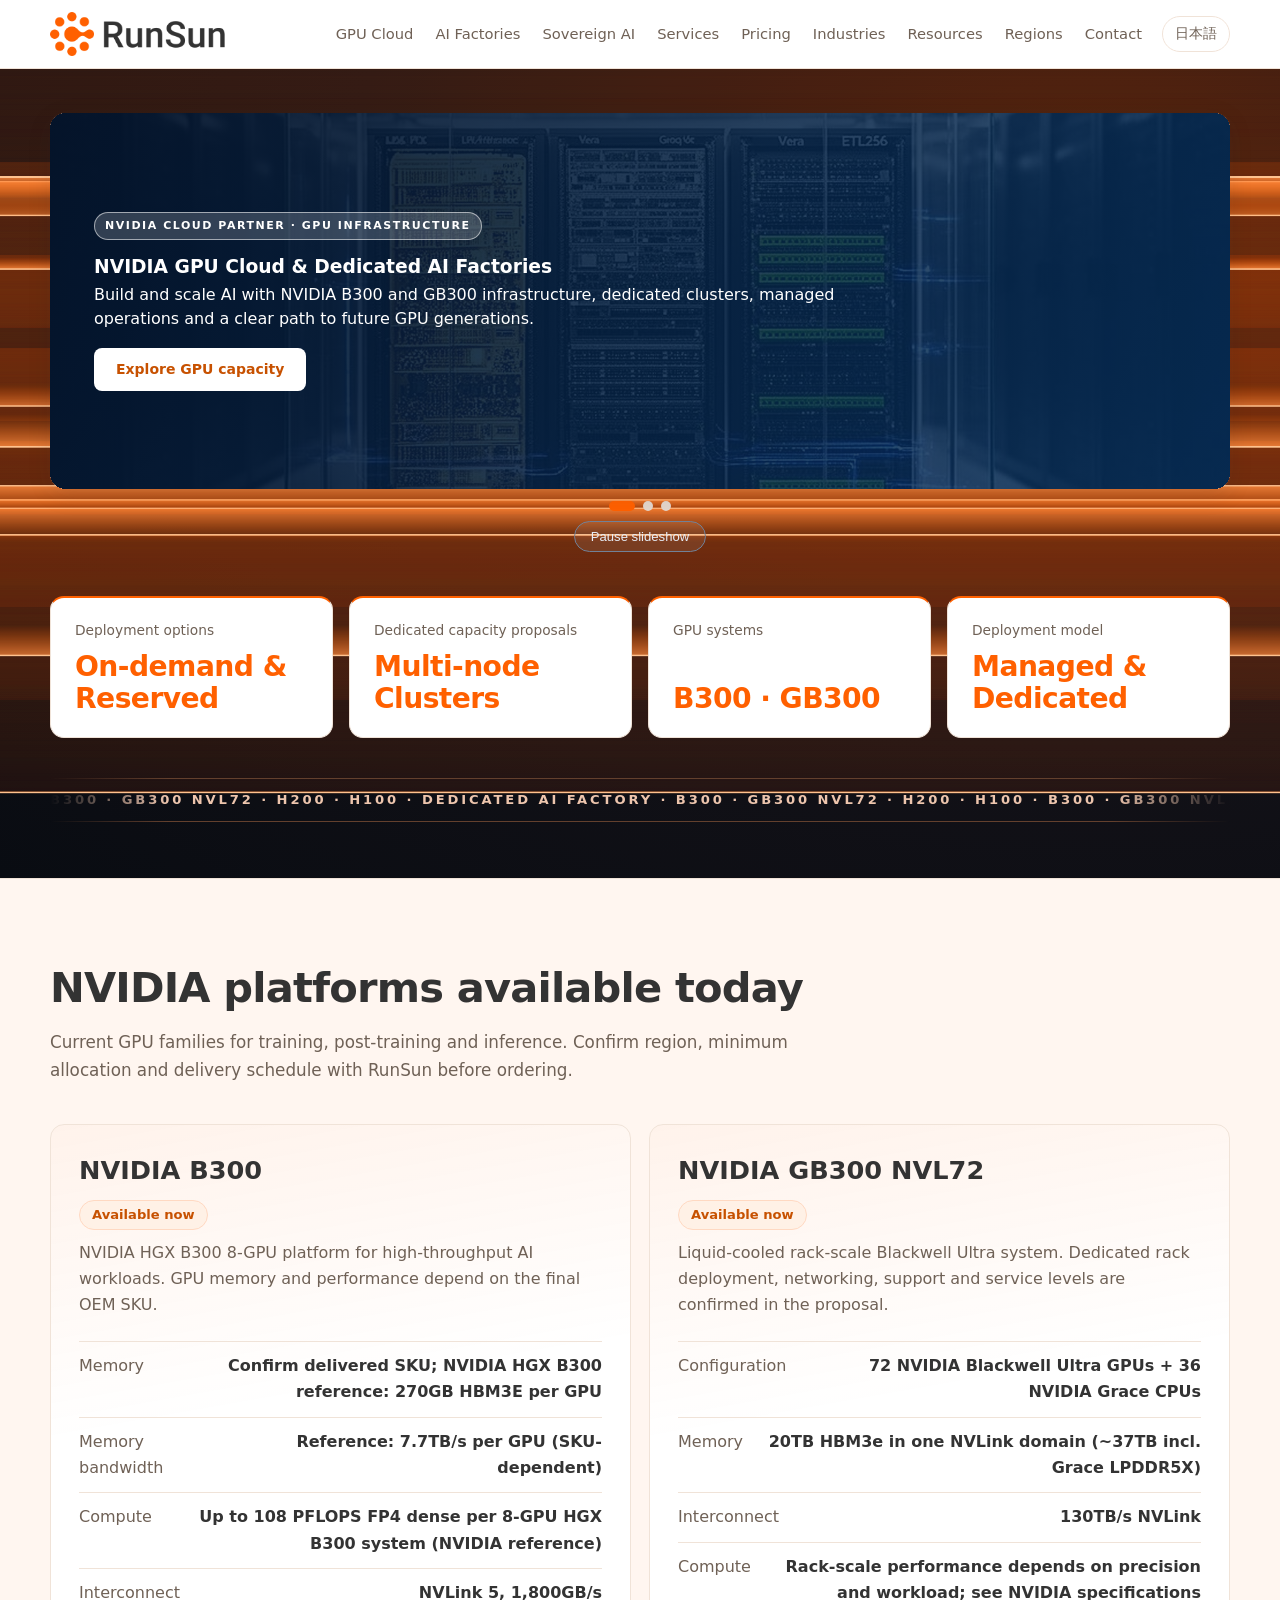
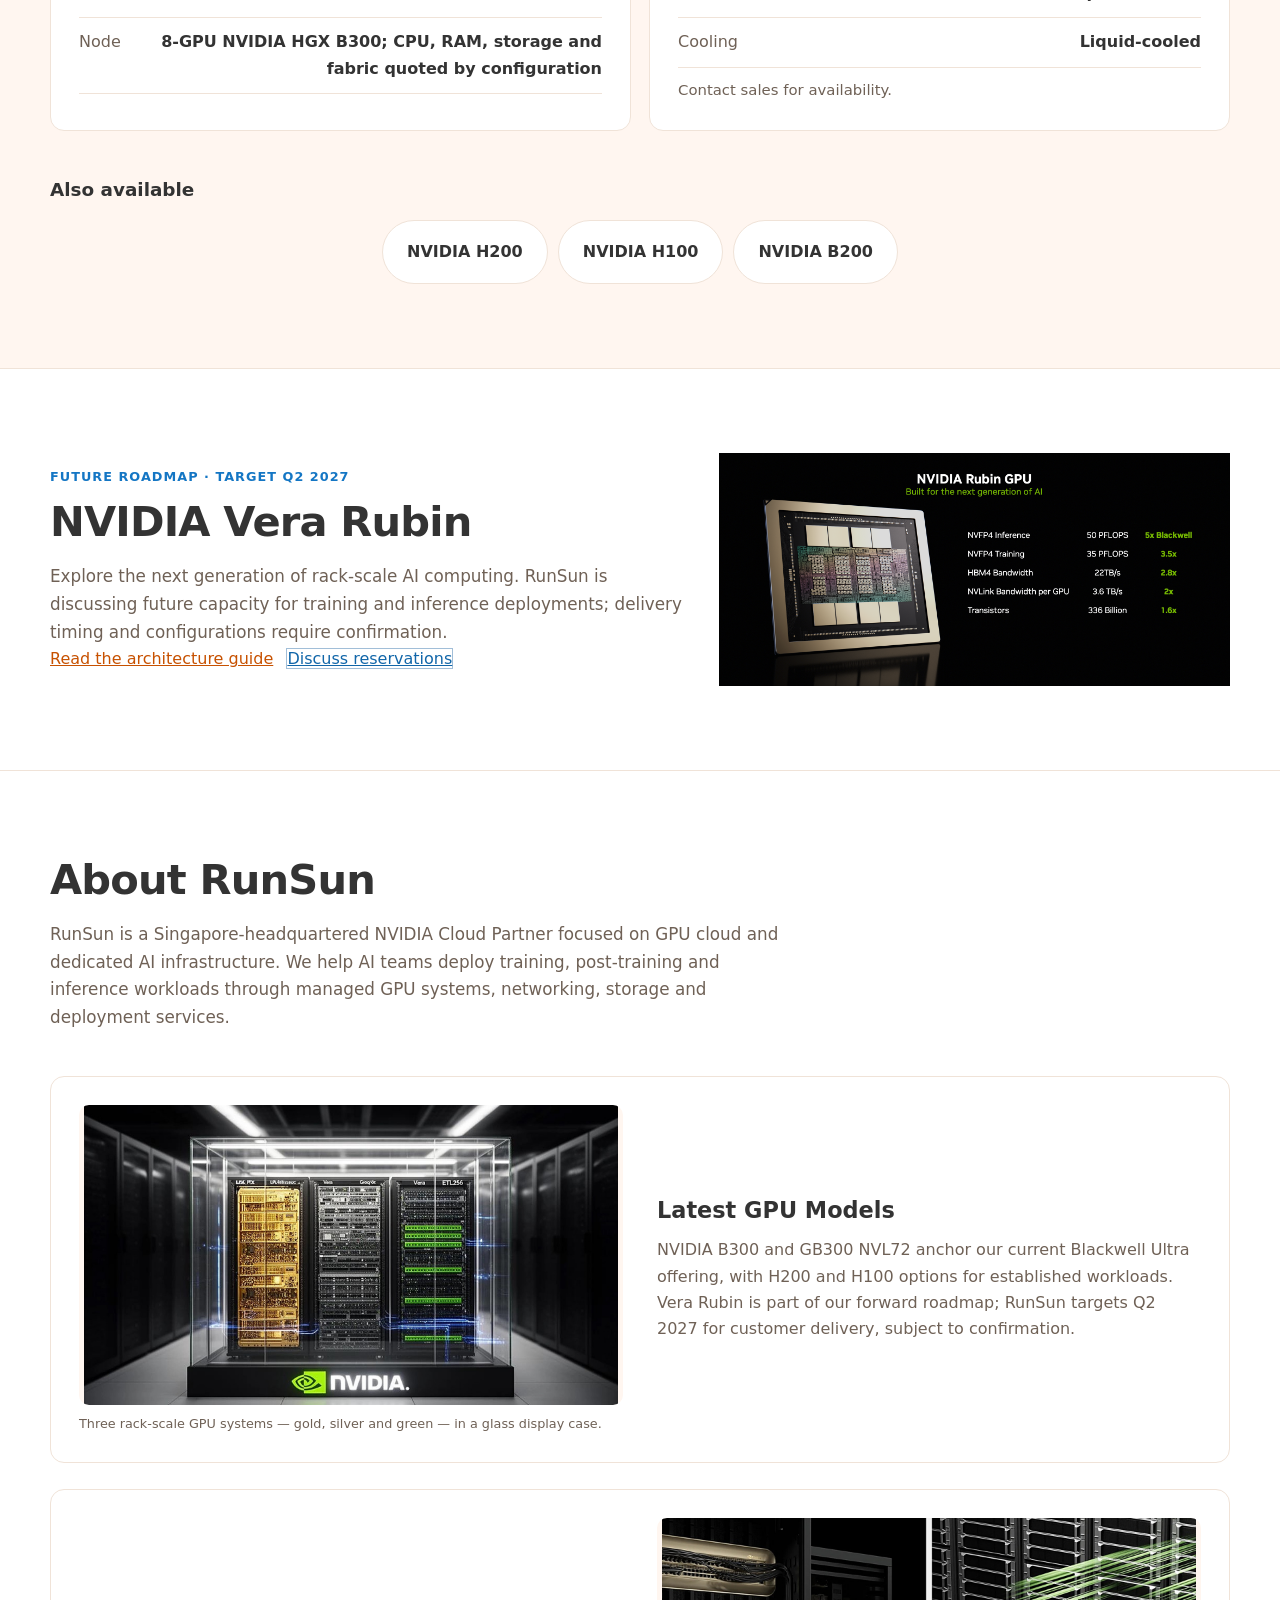
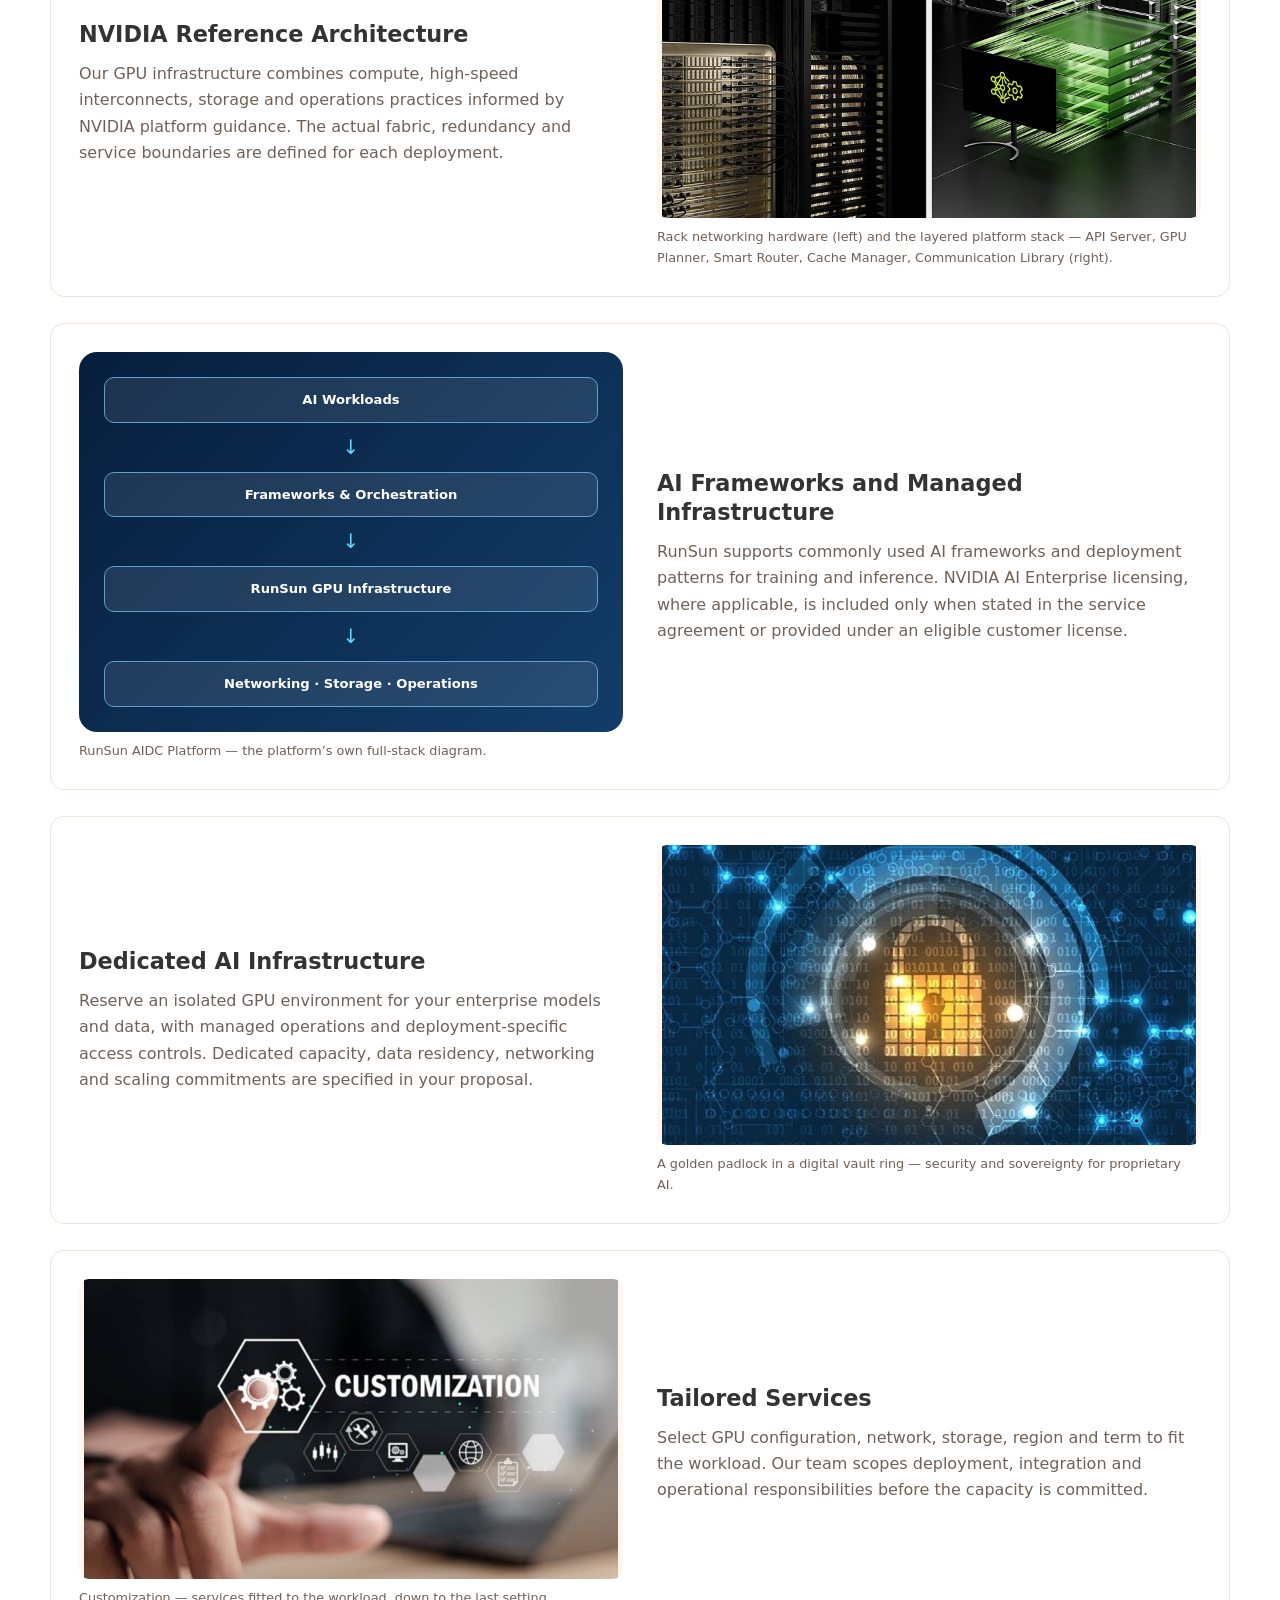
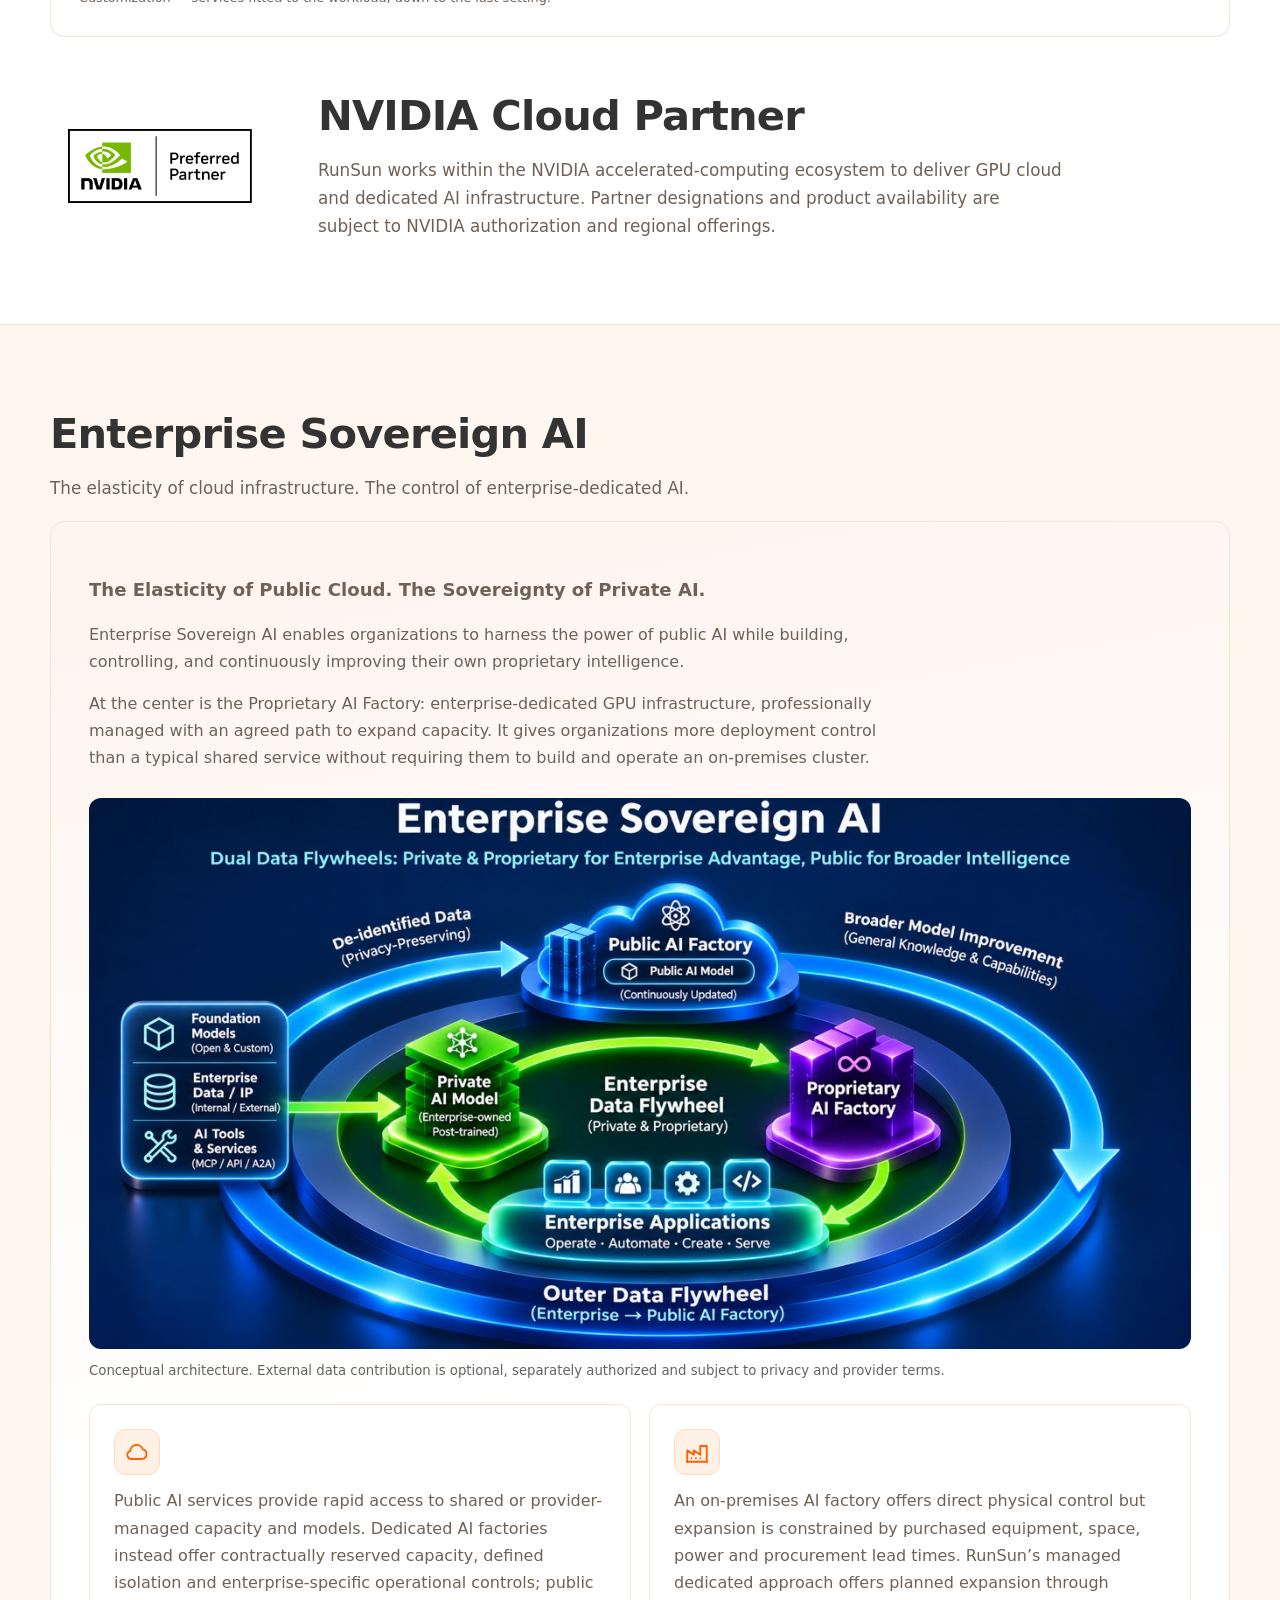
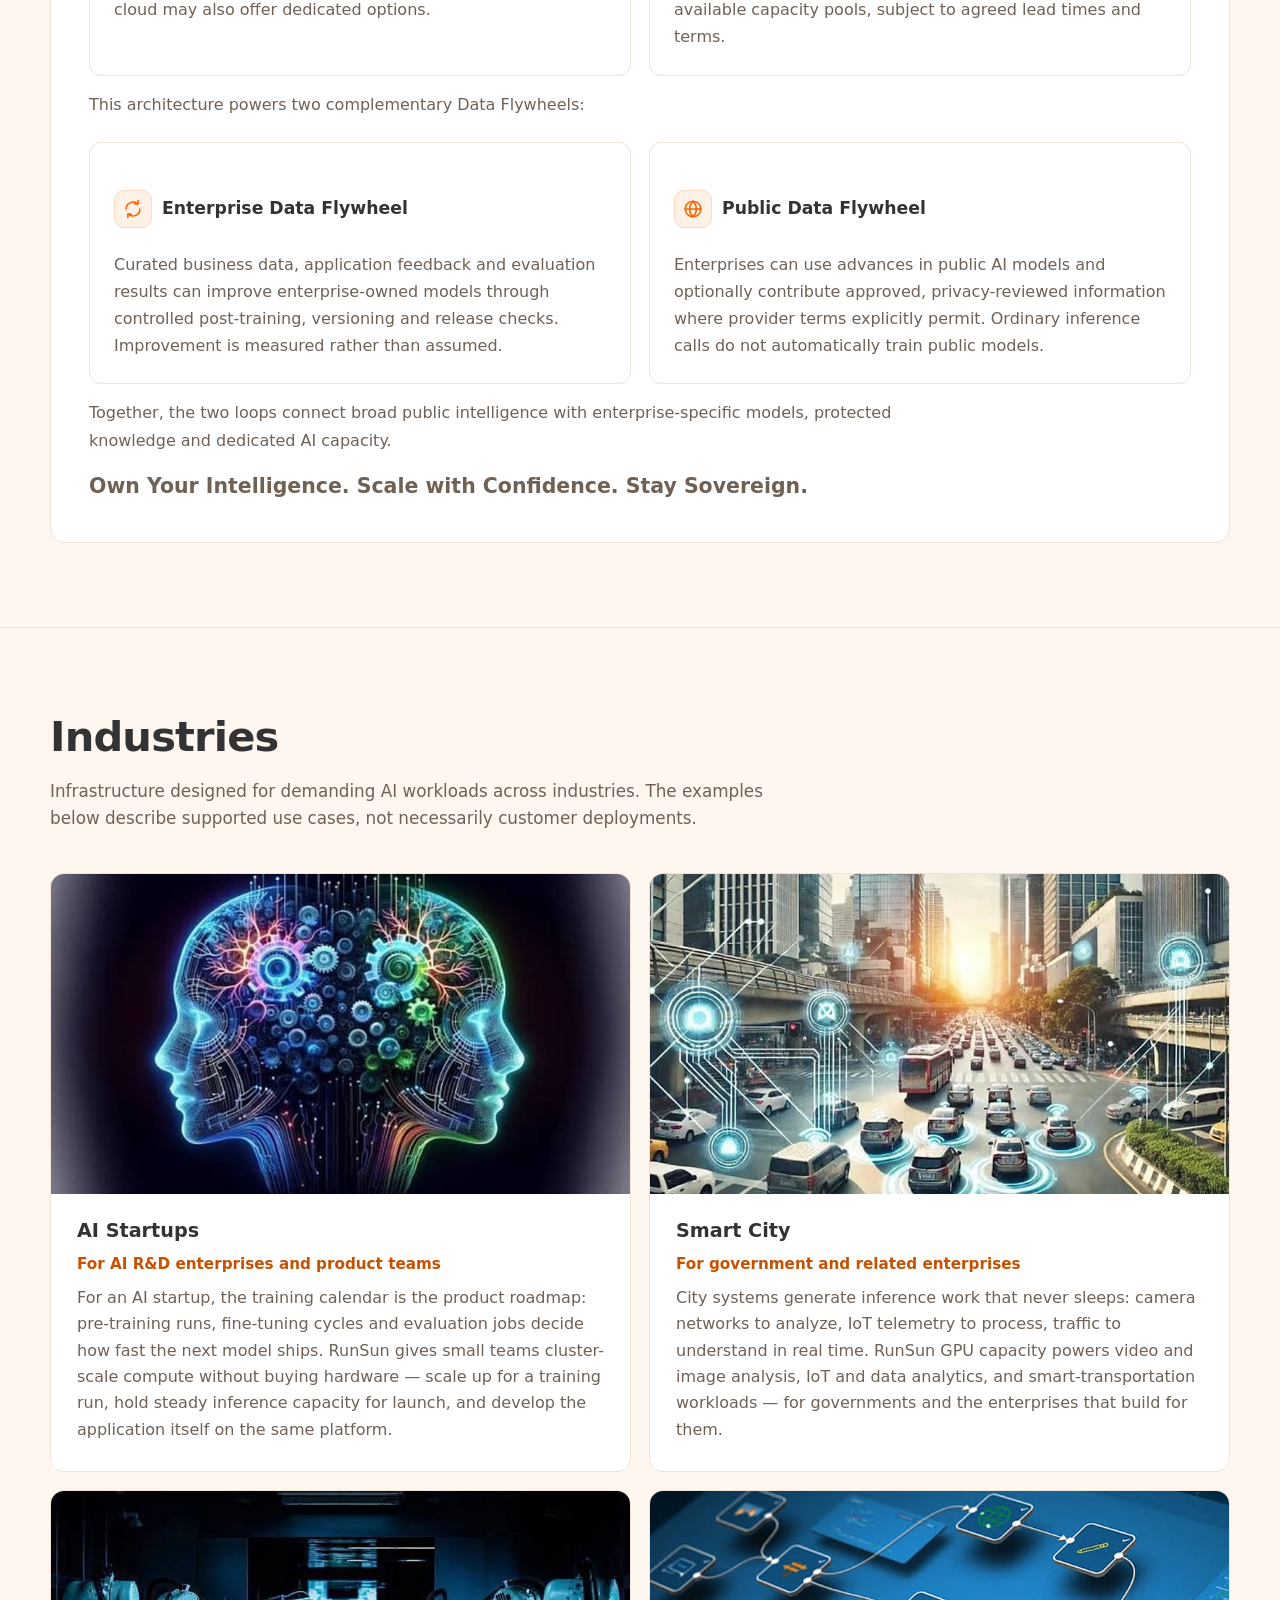
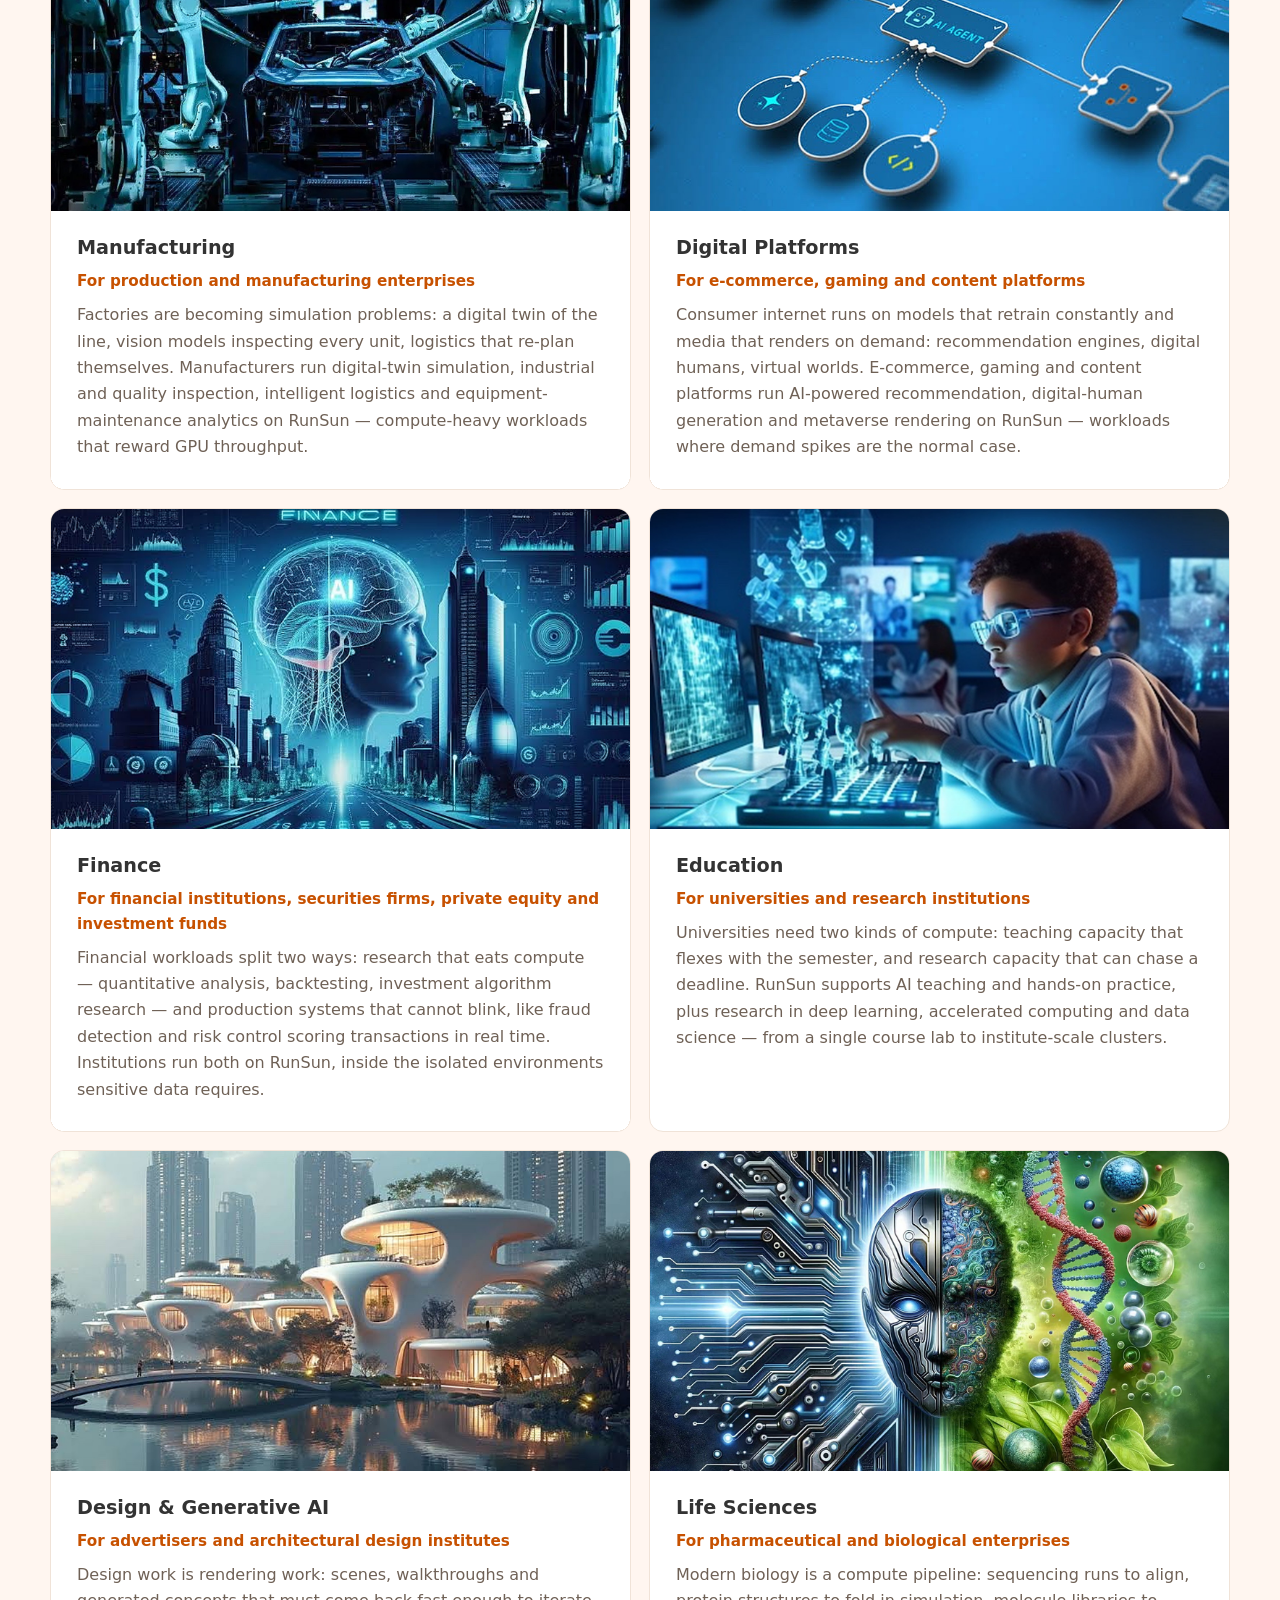
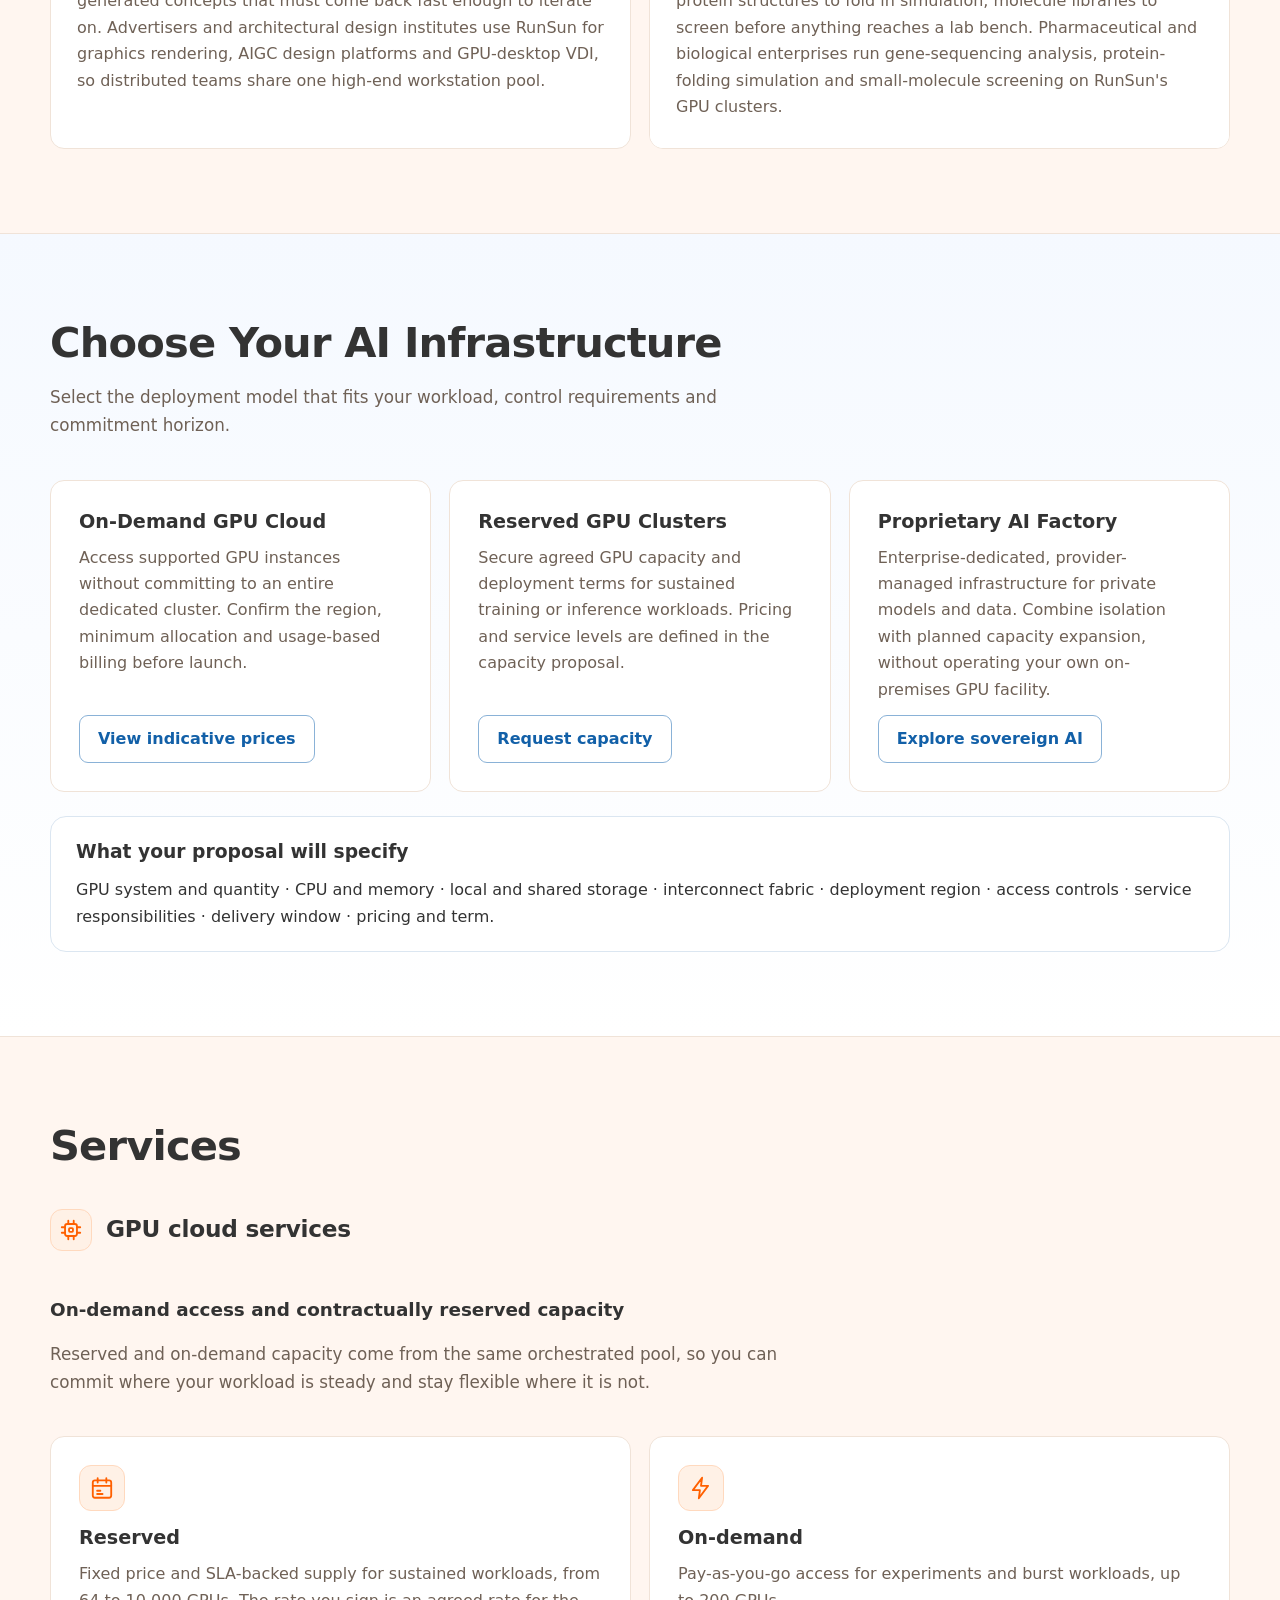
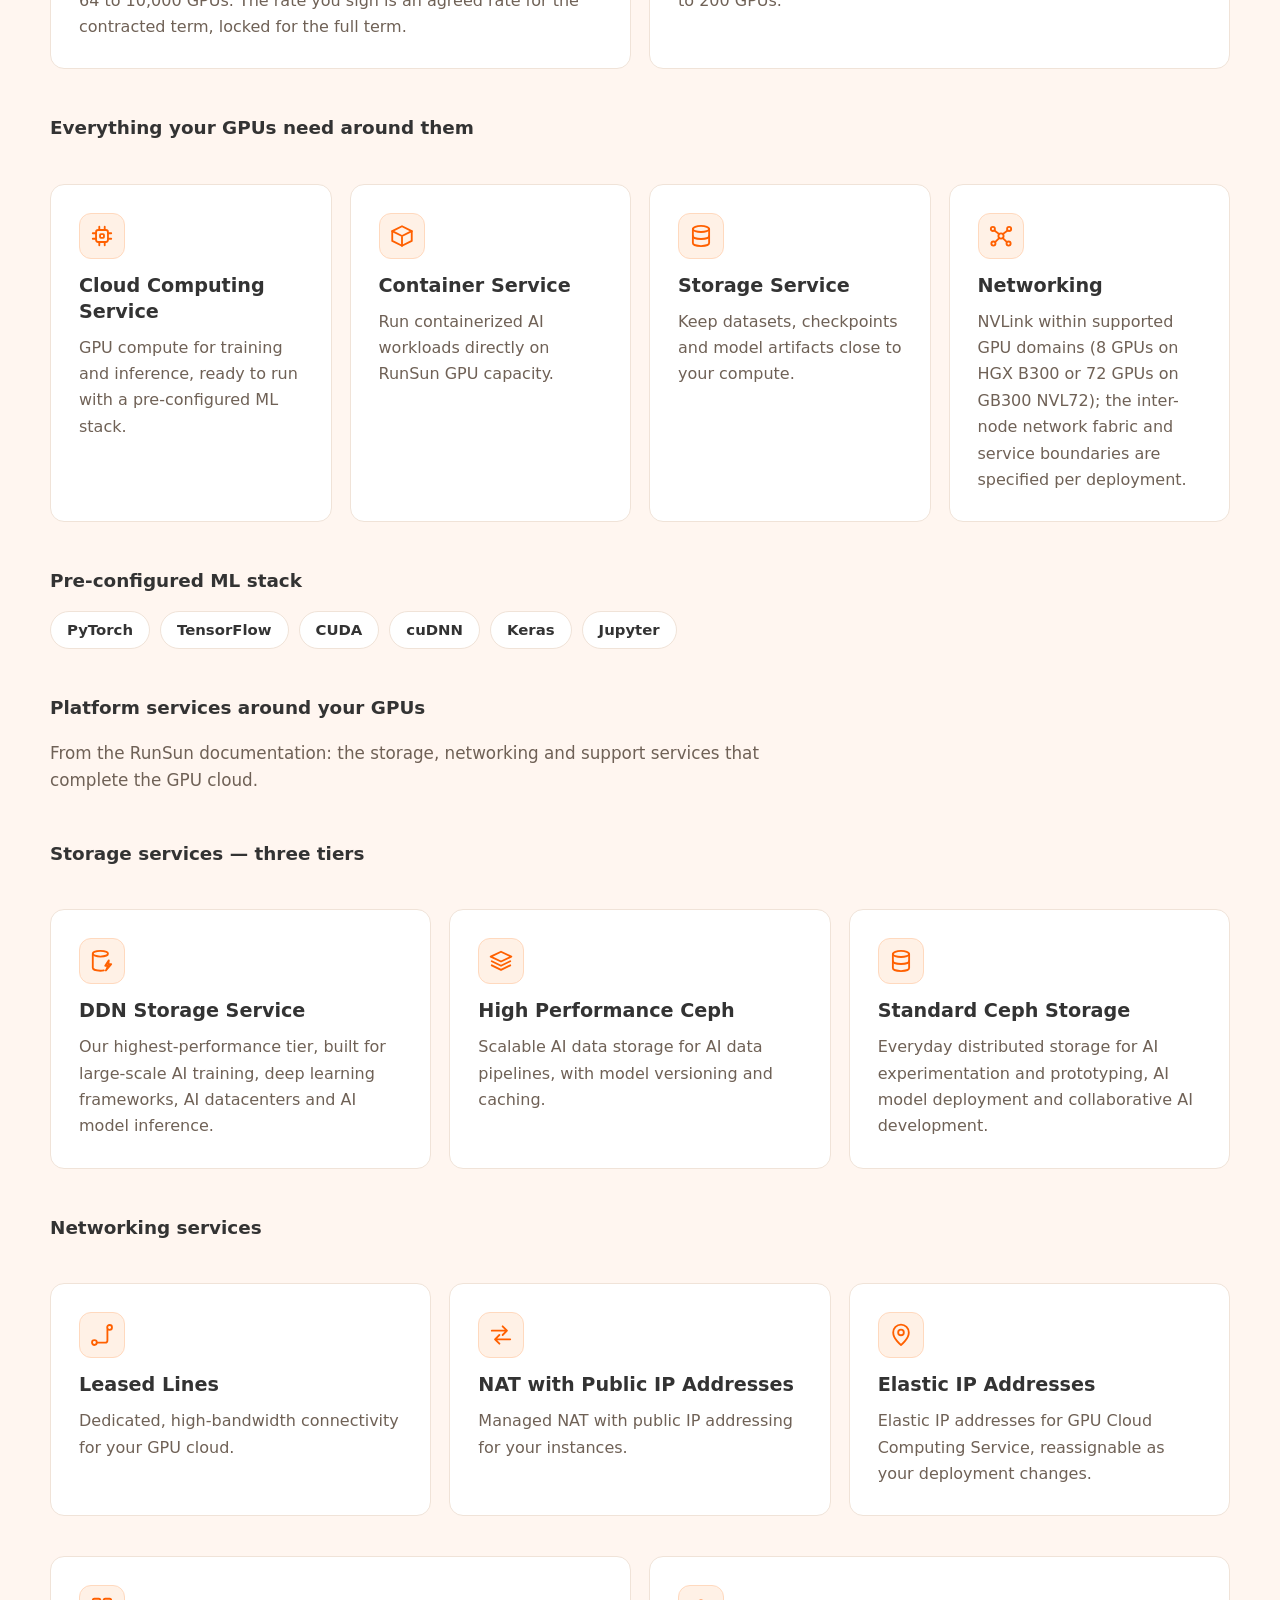
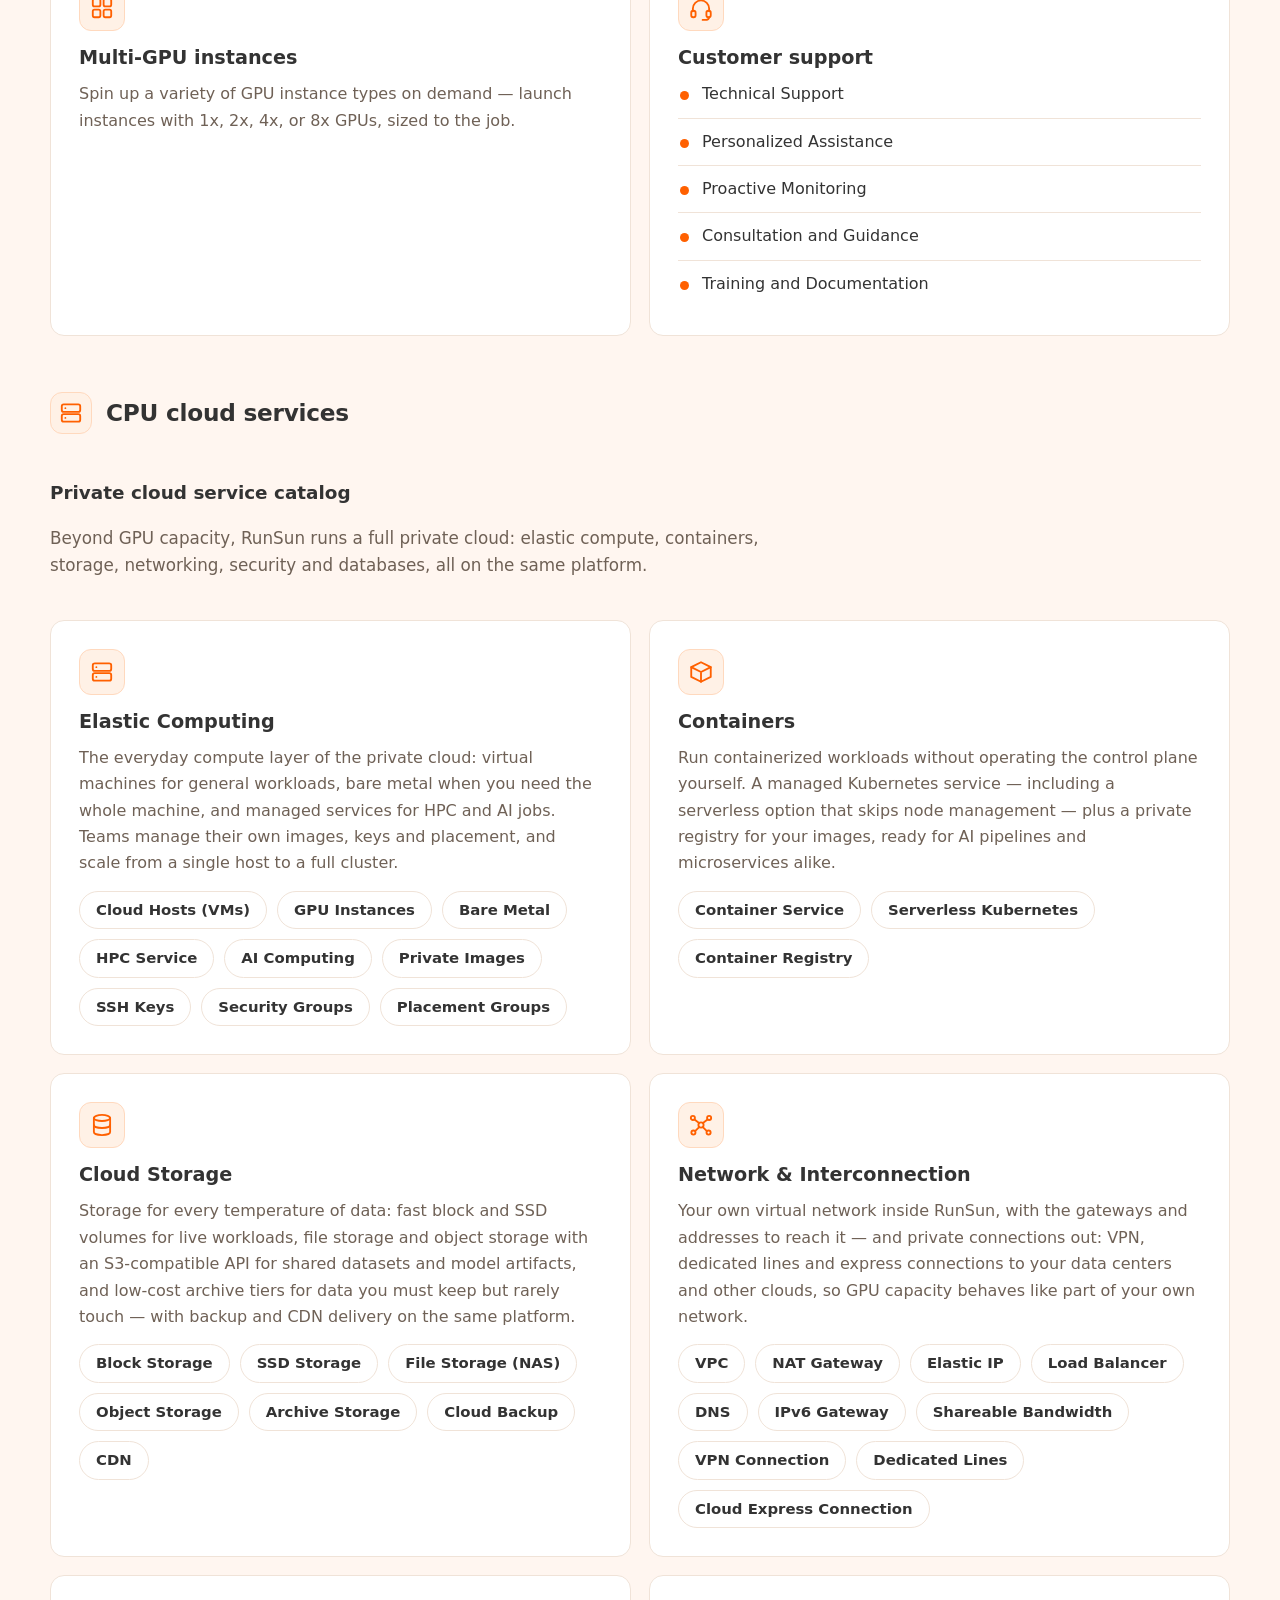
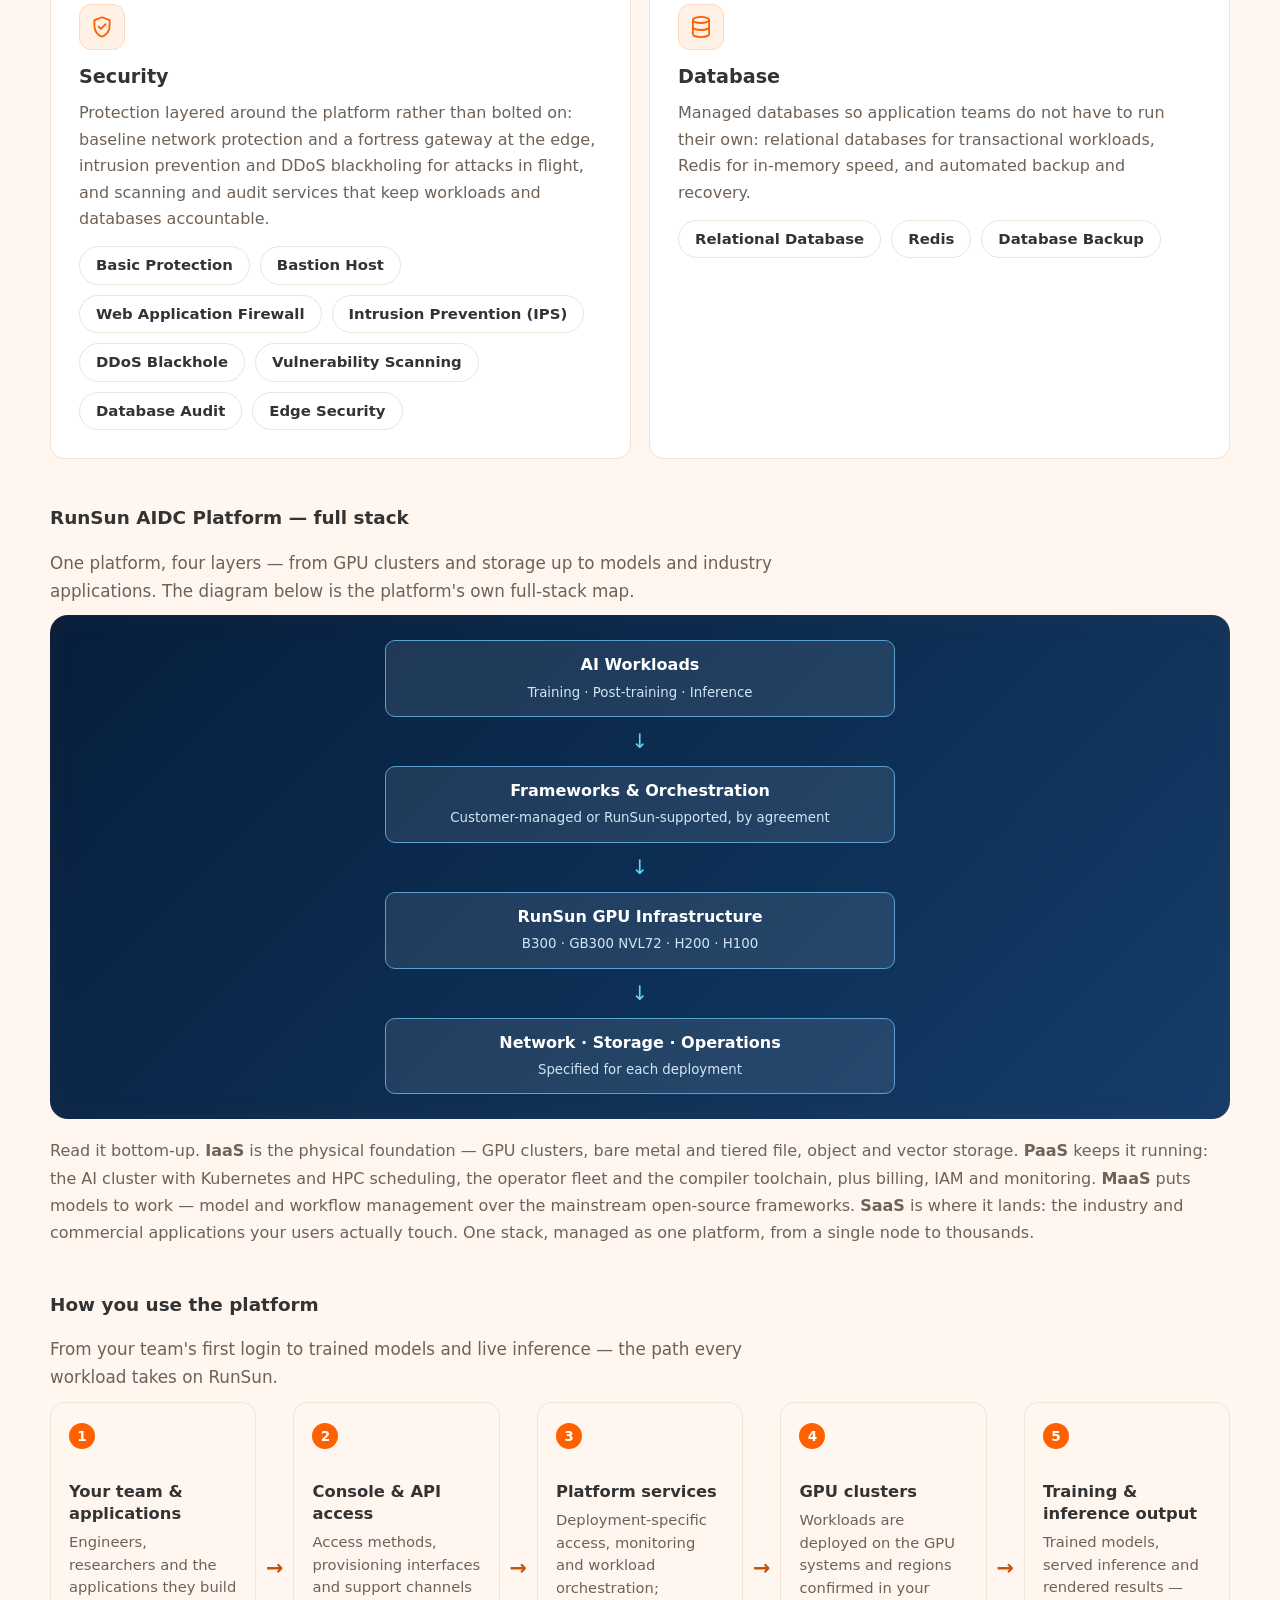
==== commit 9624fa4c: "Publish English website V2 redesign for GitHub Pages preview Reuse existing image assets, add the in" ====
--- a/site-en/index.html
+++ b/site-en/index.html
@@ -1,1192 +1,760 @@
 <!DOCTYPE html>
+
 <html lang="en">
 <head>
-  <meta charset="utf-8">
-  <meta name="viewport" content="width=device-width, initial-scale=1">
-  <title>RunSun | GPU Cloud led by NVIDIA Vera Rubin, B300 and GB300 NVL72</title>
-  <meta name="description" content="RunSun GPU cloud, led by NVIDIA Vera Rubin - now open for reservations, available in Q2 2027 - with B300 (Blackwell Ultra) and GB300 NVL72 available today. Reserved and on-demand capacity, plus Token Engine for LLM tokens.">
-  <link rel="stylesheet" href="style.css">
-  <script>
+<meta charset="utf-8"/>
+<meta content="width=device-width, initial-scale=1" name="viewport"/>
+<title>RunSun Cloud | NVIDIA GPU Cloud &amp; Dedicated AI Factories</title>
+<meta content="RunSun Cloud is a Singapore-headquartered NVIDIA Cloud Partner providing B300 and GB300 GPU cloud, reserved clusters and dedicated AI factories for training, post-training and inference." name="description"/>
+<link href="style.css" rel="stylesheet"/>
+<script>
     /* Enable the motion layer only when the visitor has not asked for
        reduced motion; script.js reveals the elements this class hides. */
     if (window.matchMedia && !window.matchMedia('(prefers-reduced-motion: reduce)').matches) {
       document.documentElement.classList.add('motion-ok');
     }
   </script>
-  <script src="script.js" defer></script>
-</head>
-<body>
-  <a class="skip-link" href="#main">Skip to content</a>
-
-  <svg width="0" height="0" style="position:absolute" aria-hidden="true" focusable="false">
-    <defs>
-      <symbol id="ic-gpu" viewBox="0 0 24 24"><rect x="6.5" y="6.5" width="11" height="11" rx="2"/><rect x="10.2" y="10.2" width="3.6" height="3.6" rx="0.8"/><path d="M9.5 6.5V3.5M14.5 6.5V3.5M9.5 20.5v-3M14.5 20.5v-3M6.5 9.5H3.5M6.5 14.5H3.5M20.5 9.5h-3M20.5 14.5h-3"/></symbol>
-      <symbol id="ic-calendar" viewBox="0 0 24 24"><rect x="3.5" y="5" width="17" height="16" rx="2"/><path d="M3.5 10h17M8 3v4M16 3v4M7.5 14.5h3M7.5 17.5h5"/></symbol>
-      <symbol id="ic-bolt" viewBox="0 0 24 24"><path d="M13 2.5 4.5 14H11l-1 7.5L18.5 10H12z"/></symbol>
-      <symbol id="ic-cloud" viewBox="0 0 24 24"><path d="M7 18.5h9.5a4.5 4.5 0 0 0 .9-8.85A6 6 0 0 0 5.7 11.1 3.8 3.8 0 0 0 7 18.5z"/></symbol>
-      <symbol id="ic-box" viewBox="0 0 24 24"><path d="M12 3 21 7.5v9L12 21l-9-4.5v-9z"/><path d="M3 7.5 12 12l9-4.5M12 12v9"/></symbol>
-      <symbol id="ic-db" viewBox="0 0 24 24"><ellipse cx="12" cy="5.5" rx="7.5" ry="2.8"/><path d="M4.5 5.5v13c0 1.55 3.36 2.8 7.5 2.8s7.5-1.25 7.5-2.8v-13"/><path d="M4.5 12c0 1.55 3.36 2.8 7.5 2.8s7.5-1.25 7.5-2.8"/></symbol>
-      <symbol id="ic-db-fast" viewBox="0 0 24 24"><ellipse cx="10.5" cy="5.3" rx="7" ry="2.6"/><path d="M3.5 5.3v13c0 1.5 3.13 2.7 7 2.7 1.15 0 2.24-.1 3.2-.3"/><path d="M18.3 11.4 15 16.4h2.6l-2 4.4 4.9-5.9h-2.7z"/></symbol>
-      <symbol id="ic-layers" viewBox="0 0 24 24"><path d="M12 3.5 21.5 8 12 12.5 2.5 8z"/><path d="M3.5 12.2 12 16.4l8.5-4.2"/><path d="M3.5 16 12 20.2 20.5 16"/></symbol>
-      <symbol id="ic-nodes" viewBox="0 0 24 24"><circle cx="12" cy="12" r="2.4"/><circle cx="4.5" cy="5.5" r="1.9"/><circle cx="19.5" cy="5.5" r="1.9"/><circle cx="5" cy="19" r="1.9"/><circle cx="19" cy="19" r="1.9"/><path d="M10.2 10.2 6 7M13.8 10.2 18 7M10.3 13.9l-3.5 3.5M13.7 13.9l3.5 3.5"/></symbol>
-      <symbol id="ic-route" viewBox="0 0 24 24"><circle cx="5" cy="19" r="2.2"/><circle cx="19" cy="5" r="2.2"/><path d="M7.2 19H15a2 2 0 0 0 2-2V7.2"/></symbol>
-      <symbol id="ic-swap" viewBox="0 0 24 24"><path d="M3.5 8h13M13.5 4l4 4-4 4"/><path d="M20.5 16h-13M10.5 12l-4 4 4 4"/></symbol>
-      <symbol id="ic-pin" viewBox="0 0 24 24"><path d="M12 21.2S4.8 15.6 4.8 9.6a7.2 7.2 0 1 1 14.4 0c0 6-7.2 11.6-7.2 11.6z"/><circle cx="12" cy="9.6" r="2.6"/></symbol>
-      <symbol id="ic-grid" viewBox="0 0 24 24"><rect x="3.5" y="3.5" width="7" height="7" rx="1.5"/><rect x="13.5" y="3.5" width="7" height="7" rx="1.5"/><rect x="3.5" y="13.5" width="7" height="7" rx="1.5"/><rect x="13.5" y="13.5" width="7" height="7" rx="1.5"/></symbol>
-      <symbol id="ic-headset" viewBox="0 0 24 24"><path d="M4.5 15v-2.5a7.5 7.5 0 0 1 15 0V15"/><rect x="3" y="14.5" width="4" height="6" rx="1.8"/><rect x="17" y="14.5" width="4" height="6" rx="1.8"/><path d="M19.5 20.5c0 1.7-1.8 2.5-4 2.5h-2"/></symbol>
-      <symbol id="ic-server" viewBox="0 0 24 24"><rect x="3.5" y="4" width="17" height="7" rx="1.8"/><rect x="3.5" y="13" width="17" height="7" rx="1.8"/><path d="M6.8 7.5h.01M6.8 16.5h.01"/></symbol>
-      <symbol id="ic-shield" viewBox="0 0 24 24"><path d="M12 3 5 5.6v5.2c0 4.6 3 8.4 7 10.2 4-1.8 7-5.6 7-10.2V5.6z"/><path d="M8.8 11.6 11 13.8l4.2-4.4"/></symbol>
-      <symbol id="ic-cycle" viewBox="0 0 24 24"><path d="M19.5 12a7.5 7.5 0 0 1-12.6 5.6M4.5 12a7.5 7.5 0 0 1 12.6-5.6"/><path d="M17.6 2.8v3.6h-3.6M6.4 21.2v-3.6h3.6"/></symbol>
-      <symbol id="ic-globe" viewBox="0 0 24 24"><circle cx="12" cy="12" r="8.5"/><path d="M3.5 12h17M12 3.5c2.5 2.4 3.7 5.2 3.7 8.5s-1.2 6.1-3.7 8.5c-2.5-2.4-3.7-5.2-3.7-8.5s1.2-6.1 3.7-8.5"/></symbol>
-      <symbol id="ic-factory" viewBox="0 0 24 24"><path d="M3 21V10.5l6 4v-4l6 4V6.5h6V21"/><path d="M2.5 21h19M6.8 17.8h.01M11 17.8h.01M15.2 17.8h.01"/></symbol>
-    </defs>
-  </svg>
-
-  <header class="site-header">
-    <div class="wrap header-inner">
-      <a class="logo" href="#top"><img class="brand-logo" src="assets/runsun-logo.png" alt="RunSun"></a>
-
-      <button class="menu-toggle" type="button" aria-expanded="false" aria-controls="site-nav">Menu</button>
-
-      <nav class="site-nav" id="site-nav" aria-label="Main">
-        <ul>
-          <li><a href="#about">About</a></li>
-          <li><a href="#industries">Industries</a></li>
-          <li><a href="#gpus">GPUs</a></li>
-          <li><a href="#services">Services</a></li>
-          <li><a href="#token">Token</a></li>
-          <li><a href="#pricing">Pricing</a></li>
-          <li><a href="#regions">Regions</a></li>
-          <li><a href="#contact">Contact</a></li>
-        </ul>
-      </nav>
-
-      <a class="locale-link" href="https://www.runsuncloud.jp/" lang="ja" hreflang="ja">日本語</a>
-    </div>
-  </header>
-
-  <main id="main">
-    <!-- Hero: rotating banners -->
-    <section class="hero" id="top">
-      <div class="wrap">
-        <div class="carousel" id="hero-carousel">
-          <div class="stage">
-            <section class="slide s-en1 active">
-              <div class="inner">
-                <span class="badge">FLAGSHIP · RESERVATIONS OPEN</span>
-                <h2>NVIDIA Vera Rubin — Now Open for Reservations</h2>
-                <p>Our next-generation flagship platform, available in Q2 2027. Reserve your capacity ahead of launch.</p>
-                <a class="cta" href="#contact" data-product="NVIDIA Vera Rubin (reservation)">Reserve Vera Rubin</a>
-              </div>
-            </section>
-            <section class="slide s-en2">
-              <div class="inner">
-                <span class="badge">AVAILABLE NOW</span>
-                <h2><span>B300</span> &amp; <span>GB300 NVL72</span> — Available Now</h2>
-                <p>NVIDIA Blackwell Ultra compute for large-scale training and inference — on demand, or reserved as your own cluster.</p>
-                <div class="chips"><span>B300</span><span>GB300 NVL72</span><span>On-demand / Reserved</span></div>
-                <a class="cta" href="#contact" data-product="NVIDIA B300">Request a quote</a>
-              </div>
-            </section>
-            <section class="slide s-en3">
-              <div class="inner">
-                <span class="badge">REGIONS</span>
-                <h2>Three Sites Online — Singapore · United States · Thailand</h2>
-                <p>Live GPU capacity across three regions, on one platform and one contract — close to your teams and your users.</p>
-                <div class="regions">
-                  <div><b>Singapore</b>Southeast Asia hub</div>
-                  <div><b>United States</b>Capacity for the Americas</div>
-                  <div><b>Thailand</b>Regional reach</div>
-                </div>
-                <a class="cta" href="#contact">Request a quote</a>
-              </div>
-            </section>
-          </div>
-          <div class="dots"></div>
-        </div>
-
-        <ul class="stats">
-          <li class="stat"><span class="stat-note">Token throughput per megawatt vs. Blackwell (GB200 NVL72) — Vera Rubin NVL72 with Groq 3 LPX on trillion-parameter models, per NVIDIA</span> <strong>Up to 35x</strong></li>
-          <li class="stat stat-fit"><span class="stat-note">GPUs — our maximum reservation scale</span> <strong>Up to 10,000 GPUs</strong></li>
-          <li class="stat"><span class="stat-note">ConnectX-9 networking per GPU, per NVIDIA</span> <strong>1.6 Tb/s</strong></li>
-          <li class="stat"><span class="stat-note">Lower cost vs. comparable GPU capacity on the market</span> <strong>Up to 50%</strong></li>
-        </ul>
-
-        <div class="marquee reveal" aria-hidden="true">
-          <div class="marquee-track">
-            <span>Vera Rubin &middot; B300 &middot; GB300 NVL72 &middot; H200 &middot; H100 &middot; Vera Rubin &middot; B300 &middot; GB300 NVL72 &middot; H200 &middot; H100 &middot;</span>
-            <span>Vera Rubin &middot; B300 &middot; GB300 NVL72 &middot; H200 &middot; H100 &middot; Vera Rubin &middot; B300 &middot; GB300 NVL72 &middot; H200 &middot; H100 &middot;</span>
-          </div>
-        </div>
-      </div>
-    </section>
-
-        <!-- About (formerly Why RunSun) -->
-    <section class="section" id="about">
-      <div class="wrap">
-        <h2>About RunSun</h2>
-        <p class="section-intro">RunSun is a cloud computing service provider purpose-built for the AI era. Its advanced, elastic compute can be tailored to each customer, and it supports fast-growing AI workloads — generative AI, autonomous driving, genomics, rendering, smart manufacturing and more — across multiple deep learning frameworks and model hosting. Technology-driven and customer-focused, RunSun exists to close the gap between what the AI revolution makes possible and what businesses actually need, on leading AI infrastructure.</p>
-        <!-- About row images (rows 1, 2, 4, 5): supplied by John / RunSun (client-provided material, swapped in 2026-11-10, processed to a uniform 1600x900). Row 3 is the redrawn full-stack diagram (also used in Services). -->
-        <div class="about-rows">
-          <article class="about-row">
-            <figure>
-              <img src="assets/about-latest-gpu.jpg" alt="Three rack-scale GPU systems — gold, silver and green — in a glass display case in a data center" loading="lazy">
-              <figcaption>Three rack-scale GPU systems — gold, silver and green — in a glass display case.</figcaption>
-            </figure>
-            <div>
-              <h3>Latest GPU Models</h3>
-              <p>Every NVIDIA generation, as it lands. B300 and GB300 NVL72 systems are available today, H200 and H100 cover established price-performance points, and Vera Rubin — the next platform — is already open for reservations ahead of Q2 2027 delivery. Your hardware roadmap is never hostage to a single product cycle.</p>
-            </div>
-          </article>
-          <article class="about-row flip">
-            <figure>
-              <img src="assets/about-reference-arch.jpg" alt="Split view: a close-up of NVIDIA rack networking hardware on the left, and a layered software stack — API Server, GPU Planner, Smart Router, Cache Manager, Communication Library — on the right" loading="lazy">
-              <figcaption>Rack networking hardware (left) and the layered platform stack — API Server, GPU Planner, Smart Router, Cache Manager, Communication Library (right).</figcaption>
-            </figure>
-            <div>
-              <h3>NVIDIA Reference Architecture</h3>
-              <p>GPU servers, networking, tiered storage and security are deployed in line with NVIDIA's reference architecture — the same designs NVIDIA validates its platforms on. That alignment is what keeps clusters compatible, supportable and sustainable as models and frameworks evolve.</p>
-            </div>
-          </article>
-          <article class="about-row">
-            <figure>
-              <img src="assets/fullstack-diagram.png" alt="RunSun AIDC Platform full-stack diagram, from GPU clusters up to industry applications" loading="lazy">
-              <figcaption>RunSun AIDC Platform &mdash; the platform&rsquo;s own full-stack diagram.</figcaption>
-            </figure>
-            <div>
-              <h3>Complete Software Suite and Framework</h3>
-              <p>Training and inference stacks arrive ready, not raw: a full range of open-source AI frameworks and tools, the NVIDIA AI Enterprise suite, and RunSun's own management and monitoring. Your team spends its time on models and products — and stays focused on its core business — instead of platform plumbing.</p>
-            </div>
-          </article>
-          <article class="about-row flip">
-            <figure>
-              <img src="assets/about-proprietary-cloud.jpg" alt="A golden padlock inside a digital vault ring, over binary code and a network of glowing nodes" loading="lazy">
-              <figcaption>A golden padlock in a digital vault ring — security and sovereignty for proprietary AI.</figcaption>
-            </figure>
-            <div>
-              <h3>Proprietary AI Cloud</h3>
-              <p>Your clusters run in a dedicated, isolated environment on RunSun's own cloud platform, developed in-house and refined over 8+ years. GPU clusters and storage are separated tenant by tenant, which is what maximizes both security and performance.</p>
-            </div>
-          </article>
-          <article class="about-row">
-            <figure>
-              <img src="assets/about-tailored-services.jpg" alt="A finger tapping a customization hologram with gear icons and a row of service shortcuts" loading="lazy">
-              <figcaption>Customization — services fitted to the workload, down to the last setting.</figcaption>
-            </figure>
-            <div>
-              <h3>Tailored Services</h3>
-              <p>On top of the standard platform, capacity is shaped to the workload: configuration, term and service model fitted to your job, with engineers who tune deployments rather than hand over a login. Competitive tailored services, not just generic provisioning.</p>
-            </div>
-          </article>
-        </div>
-        <div class="partner-strip">
-          <div class="partner-panel">
-        <div class="partner-logo">
-          <img src="assets/nvidia-preferred-partner.png" alt="NVIDIA Preferred Partner" loading="lazy">
-        </div>
-        <div>
-          <h2>Supported by the Global AI Computing Leader</h2>
-          <p class="section-intro">RunSun partners with NVIDIA to bring its accelerated computing platforms to customers building AI.</p>
-        </div>
-      </div>
-        </div>
-      </div>
-    </section>
-
+<script defer="" src="script.js"></script>
+<meta content="RunSun Cloud | NVIDIA GPU Cloud &amp; Dedicated AI Factories" property="og:title"/><meta content="Dedicated NVIDIA GPU infrastructure for training, post-training and inference." property="og:description"/><meta content="website" property="og:type"/><meta content="#081a37" name="theme-color"/></head>
+<body><!-- Editorial redesign: November 2026. Commercial terms, partner marks and GPU configurations require internal validation before publication. -->
+<a class="skip-link" href="#main">Skip to content</a>
+<svg aria-hidden="true" focusable="false" height="0" style="position:absolute" width="0">
+<defs>
+<symbol id="ic-gpu" viewbox="0 0 24 24"><rect height="11" rx="2" width="11" x="6.5" y="6.5"></rect><rect height="3.6" rx="0.8" width="3.6" x="10.2" y="10.2"></rect><path d="M9.5 6.5V3.5M14.5 6.5V3.5M9.5 20.5v-3M14.5 20.5v-3M6.5 9.5H3.5M6.5 14.5H3.5M20.5 9.5h-3M20.5 14.5h-3"></path></symbol>
+<symbol id="ic-calendar" viewbox="0 0 24 24"><rect height="16" rx="2" width="17" x="3.5" y="5"></rect><path d="M3.5 10h17M8 3v4M16 3v4M7.5 14.5h3M7.5 17.5h5"></path></symbol>
+<symbol id="ic-bolt" viewbox="0 0 24 24"><path d="M13 2.5 4.5 14H11l-1 7.5L18.5 10H12z"></path></symbol>
+<symbol id="ic-cloud" viewbox="0 0 24 24"><path d="M7 18.5h9.5a4.5 4.5 0 0 0 .9-8.85A6 6 0 0 0 5.7 11.1 3.8 3.8 0 0 0 7 18.5z"></path></symbol>
+<symbol id="ic-box" viewbox="0 0 24 24"><path d="M12 3 21 7.5v9L12 21l-9-4.5v-9z"></path><path d="M3 7.5 12 12l9-4.5M12 12v9"></path></symbol>
+<symbol id="ic-db" viewbox="0 0 24 24"><ellipse cx="12" cy="5.5" rx="7.5" ry="2.8"></ellipse><path d="M4.5 5.5v13c0 1.55 3.36 2.8 7.5 2.8s7.5-1.25 7.5-2.8v-13"></path><path d="M4.5 12c0 1.55 3.36 2.8 7.5 2.8s7.5-1.25 7.5-2.8"></path></symbol>
+<symbol id="ic-db-fast" viewbox="0 0 24 24"><ellipse cx="10.5" cy="5.3" rx="7" ry="2.6"></ellipse><path d="M3.5 5.3v13c0 1.5 3.13 2.7 7 2.7 1.15 0 2.24-.1 3.2-.3"></path><path d="M18.3 11.4 15 16.4h2.6l-2 4.4 4.9-5.9h-2.7z"></path></symbol>
+<symbol id="ic-layers" viewbox="0 0 24 24"><path d="M12 3.5 21.5 8 12 12.5 2.5 8z"></path><path d="M3.5 12.2 12 16.4l8.5-4.2"></path><path d="M3.5 16 12 20.2 20.5 16"></path></symbol>
+<symbol id="ic-nodes" viewbox="0 0 24 24"><circle cx="12" cy="12" r="2.4"></circle><circle cx="4.5" cy="5.5" r="1.9"></circle><circle cx="19.5" cy="5.5" r="1.9"></circle><circle cx="5" cy="19" r="1.9"></circle><circle cx="19" cy="19" r="1.9"></circle><path d="M10.2 10.2 6 7M13.8 10.2 18 7M10.3 13.9l-3.5 3.5M13.7 13.9l3.5 3.5"></path></symbol>
+<symbol id="ic-route" viewbox="0 0 24 24"><circle cx="5" cy="19" r="2.2"></circle><circle cx="19" cy="5" r="2.2"></circle><path d="M7.2 19H15a2 2 0 0 0 2-2V7.2"></path></symbol>
+<symbol id="ic-swap" viewbox="0 0 24 24"><path d="M3.5 8h13M13.5 4l4 4-4 4"></path><path d="M20.5 16h-13M10.5 12l-4 4 4 4"></path></symbol>
+<symbol id="ic-pin" viewbox="0 0 24 24"><path d="M12 21.2S4.8 15.6 4.8 9.6a7.2 7.2 0 1 1 14.4 0c0 6-7.2 11.6-7.2 11.6z"></path><circle cx="12" cy="9.6" r="2.6"></circle></symbol>
+<symbol id="ic-grid" viewbox="0 0 24 24"><rect height="7" rx="1.5" width="7" x="3.5" y="3.5"></rect><rect height="7" rx="1.5" width="7" x="13.5" y="3.5"></rect><rect height="7" rx="1.5" width="7" x="3.5" y="13.5"></rect><rect height="7" rx="1.5" width="7" x="13.5" y="13.5"></rect></symbol>
+<symbol id="ic-headset" viewbox="0 0 24 24"><path d="M4.5 15v-2.5a7.5 7.5 0 0 1 15 0V15"></path><rect height="6" rx="1.8" width="4" x="3" y="14.5"></rect><rect height="6" rx="1.8" width="4" x="17" y="14.5"></rect><path d="M19.5 20.5c0 1.7-1.8 2.5-4 2.5h-2"></path></symbol>
+<symbol id="ic-server" viewbox="0 0 24 24"><rect height="7" rx="1.8" width="17" x="3.5" y="4"></rect><rect height="7" rx="1.8" width="17" x="3.5" y="13"></rect><path d="M6.8 7.5h.01M6.8 16.5h.01"></path></symbol>
+<symbol id="ic-shield" viewbox="0 0 24 24"><path d="M12 3 5 5.6v5.2c0 4.6 3 8.4 7 10.2 4-1.8 7-5.6 7-10.2V5.6z"></path><path d="M8.8 11.6 11 13.8l4.2-4.4"></path></symbol>
+<symbol id="ic-cycle" viewbox="0 0 24 24"><path d="M19.5 12a7.5 7.5 0 0 1-12.6 5.6M4.5 12a7.5 7.5 0 0 1 12.6-5.6"></path><path d="M17.6 2.8v3.6h-3.6M6.4 21.2v-3.6h3.6"></path></symbol>
+<symbol id="ic-globe" viewbox="0 0 24 24"><circle cx="12" cy="12" r="8.5"></circle><path d="M3.5 12h17M12 3.5c2.5 2.4 3.7 5.2 3.7 8.5s-1.2 6.1-3.7 8.5c-2.5-2.4-3.7-5.2-3.7-8.5s1.2-6.1 3.7-8.5"></path></symbol>
+<symbol id="ic-factory" viewbox="0 0 24 24"><path d="M3 21V10.5l6 4v-4l6 4V6.5h6V21"></path><path d="M2.5 21h19M6.8 17.8h.01M11 17.8h.01M15.2 17.8h.01"></path></symbol>
+</defs>
+</svg>
+<header class="site-header">
+<div class="wrap header-inner">
+<a class="logo" href="#top"><img alt="RunSun" class="brand-logo" decoding="async" height="128" src="assets/runsun-logo.png" width="508"/></a>
+<button aria-controls="site-nav" aria-expanded="false" class="menu-toggle" type="button">Menu</button>
+<nav aria-label="Main" class="site-nav" id="site-nav">
+<ul><li><a href="#flagship">GPU Cloud</a></li><li><a href="#deployment">AI Factories</a></li><li><a href="#sovereign">Sovereign AI</a></li><li><a href="#services">Services</a></li><li><a href="#pricing">Pricing</a></li><li><a href="#industries">Industries</a></li><li><a href="rubin-guide.html">Resources</a></li><li><a href="#regions">Regions</a></li><li><a href="#contact">Contact</a></li></ul>
+</nav>
+<a class="locale-link" href="https://www.runsuncloud.jp/" hreflang="ja" lang="ja">日本語</a>
+</div>
+</header>
+<main id="main">
+<!-- Hero: rotating banners -->
+<section class="hero" id="top">
+<div class="wrap">
+<div class="carousel" id="hero-carousel">
+<div class="stage">
+<section class="slide s-en1 active">
+<div class="inner">
+<span class="badge">NVIDIA CLOUD PARTNER · GPU INFRASTRUCTURE</span>
+<h1>NVIDIA GPU Cloud &amp; Dedicated AI Factories</h1>
+<p>Build and scale AI with NVIDIA B300 and GB300 infrastructure, dedicated clusters, managed operations and a clear path to future GPU generations.</p>
+<a class="cta" href="#flagship">Explore GPU capacity</a>
+</div>
+</section>
+<section class="slide s-en2">
+<div class="inner">
+<span class="badge">AVAILABLE NOW</span>
+<h2><span>B300</span> &amp; <span>GB300 NVL72</span> — Available Now</h2>
+<p>Blackwell Ultra compute for training, post-training and inference. Choose on-demand access or request a dedicated capacity proposal.</p>
+<div class="chips"><span>B300</span><span>GB300 NVL72</span><span>On-demand / Reserved</span></div>
+<a class="cta" data-product="NVIDIA B300" href="#contact">Request a quote</a>
+</div>
+</section>
+<section class="slide s-en3">
+<div class="inner">
+<span class="badge">REGIONS</span>
+<h2>Global Deployment Options — Singapore · United States · Thailand</h2>
+<p>Discuss available regions, GPU configurations and deployment schedules with our team. Capacity is confirmed in each proposal.</p>
+<div class="regions">
+<div><b>Singapore</b>Deployment options</div>
+<div><b>United States</b>Deployment options</div>
+<div><b>Thailand</b>Deployment options</div>
+</div>
+<a class="cta" href="#contact">Request a quote</a>
+</div>
+</section>
+</div>
+<div class="dots"></div><button aria-pressed="false" class="carousel-pause" id="carousel-pause" type="button">Pause slideshow</button>
+</div>
+<ul class="stats">
+<li class="stat"><span class="stat-note">Deployment options</span><strong>On-demand &amp; Reserved</strong></li>
+<li class="stat stat-fit"><span class="stat-note">Dedicated capacity proposals</span><strong>Multi-node Clusters</strong></li>
+<li class="stat"><span class="stat-note">GPU systems</span><strong>B300 · GB300</strong></li>
+<li class="stat"><span class="stat-note">Deployment model</span><strong>Managed &amp; Dedicated</strong></li>
+</ul>
+<div aria-hidden="true" class="marquee reveal">
+<div class="marquee-track">
+<span>B300 · GB300 NVL72 · H200 · H100 · Dedicated AI Factory · B300 · GB300 NVL72 · H200 · H100 ·</span>
+<span>B300 · GB300 NVL72 · H200 · H100 · Dedicated AI Factory · B300 · GB300 NVL72 · H200 · H100 ·</span>
+</div>
+</div>
+</div>
+</section>
+<!-- About (formerly Why RunSun) -->
+<section class="section section-alt" id="flagship">
+<div class="wrap">
+<h2>NVIDIA platforms available today</h2>
+<p class="section-intro">Current GPU families for training, post-training and inference. Confirm region, minimum allocation and delivery schedule with RunSun before ordering.</p>
+<div class="card-grid cols-2">
+<article class="card card-flagship">
+<h3>NVIDIA B300</h3>
+<p class="status-line"><span class="status-tag status-available">Available now</span></p>
+<p>NVIDIA HGX B300 8-GPU platform for high-throughput AI workloads. GPU memory and performance depend on the final OEM SKU.</p>
+<dl class="specs">
+<div><dt>Memory</dt><dd>Confirm delivered SKU; NVIDIA HGX B300 reference: 270GB HBM3E per GPU</dd></div>
+<div><dt>Memory bandwidth</dt><dd>Reference: 7.7TB/s per GPU (SKU-dependent)</dd></div>
+<div><dt>Compute</dt><dd>Up to 108 PFLOPS FP4 dense per 8-GPU HGX B300 system (NVIDIA reference)</dd></div>
+<div><dt>Interconnect</dt><dd>NVLink 5, 1,800GB/s</dd></div>
+<div><dt>Node</dt><dd>8-GPU NVIDIA HGX B300; CPU, RAM, storage and fabric quoted by configuration</dd></div>
+</dl>
+</article>
+<article class="card card-flagship">
+<h3>NVIDIA GB300 NVL72</h3>
+<p class="status-line"><span class="status-tag status-available">Available now</span></p>
+<p>Liquid-cooled rack-scale Blackwell Ultra system. Dedicated rack deployment, networking, support and service levels are confirmed in the proposal.</p>
+<dl class="specs">
+<div><dt>Configuration</dt><dd>72 NVIDIA Blackwell Ultra GPUs + 36 NVIDIA Grace CPUs</dd></div>
+<div><dt>Memory</dt><dd>20TB HBM3e in one NVLink domain (~37TB incl. Grace LPDDR5X)</dd></div>
+<div><dt>Interconnect</dt><dd>130TB/s NVLink</dd></div>
+<div><dt>Compute</dt><dd>Rack-scale performance depends on precision and workload; see NVIDIA specifications</dd></div>
+<div><dt>Cooling</dt><dd>Liquid-cooled</dd></div>
+</dl>
+<p class="note">Contact sales for availability.</p>
+</article>
+</div>
+<h3 class="subhead">Also available</h3>
+<ul class="chips">
+<li>NVIDIA H200</li>
+<li>NVIDIA H100</li>
+<li>NVIDIA B200</li>
+</ul>
+</div>
+</section><section class="section rubin-preview" id="gpus"><div class="wrap"><div class="roadmap-grid"><div><span class="eyebrow">FUTURE ROADMAP · TARGET Q2 2027</span><h2>NVIDIA Vera Rubin</h2><p class="section-intro">Explore the next generation of rack-scale AI computing. RunSun is discussing future capacity for training and inference deployments; delivery timing and configurations require confirmation.</p><a class="cta" href="rubin-guide.html">Read the architecture guide</a> <a class="cta cta-secondary" data-product="NVIDIA Vera Rubin (reservation)" href="#contact">Discuss reservations</a></div><img alt="NVIDIA Vera Rubin system concept image" decoding="async" height="856" loading="lazy" src="assets/rubin-gpu.png" width="1878"/></div></div></section><section class="section" id="about">
+<div class="wrap">
+<h2>About RunSun</h2>
+<p class="section-intro">RunSun is a Singapore-headquartered NVIDIA Cloud Partner focused on GPU cloud and dedicated AI infrastructure. We help AI teams deploy training, post-training and inference workloads through managed GPU systems, networking, storage and deployment services.</p>
+<!-- About row images (rows 1, 2, 4, 5): supplied by John / RunSun (client-provided material, swapped in 2026-11-10, processed to a uniform 1600x900). Row 3 is the redrawn full-stack diagram (also used in Services). -->
+<div class="about-rows">
+<article class="about-row">
+<figure>
+<img alt="Three rack-scale GPU systems — gold, silver and green — in a glass display case in a data center" decoding="async" height="900" loading="lazy" src="assets/about-latest-gpu.jpg" width="1600"/>
+<figcaption>Three rack-scale GPU systems — gold, silver and green — in a glass display case.</figcaption>
+</figure>
+<div>
+<h3>Latest GPU Models</h3>
+<p>NVIDIA B300 and GB300 NVL72 anchor our current Blackwell Ultra offering, with H200 and H100 options for established workloads. Vera Rubin is part of our forward roadmap; RunSun targets Q2 2027 for customer delivery, subject to confirmation.</p>
+</div>
+</article>
+<article class="about-row flip">
+<figure>
+<img alt="Split view: a close-up of NVIDIA rack networking hardware on the left, and a layered software stack — API Server, GPU Planner, Smart Router, Cache Manager, Communication Library — on the right" decoding="async" height="900" loading="lazy" src="assets/about-reference-arch.jpg" width="1600"/>
+<figcaption>Rack networking hardware (left) and the layered platform stack — API Server, GPU Planner, Smart Router, Cache Manager, Communication Library (right).</figcaption>
+</figure>
+<div>
+<h3>NVIDIA Reference Architecture</h3>
+<p>Our GPU infrastructure combines compute, high-speed interconnects, storage and operations practices informed by NVIDIA platform guidance. The actual fabric, redundancy and service boundaries are defined for each deployment.</p>
+</div>
+</article>
+<article class="about-row">
+<figure>
+<div aria-label="AI workloads and frameworks deployed on RunSun GPU infrastructure with networking, storage and operations" class="architecture-diagram compact" role="img"><div>AI Workloads</div><span>↓</span><div>Frameworks &amp; Orchestration</div><span>↓</span><div>RunSun GPU Infrastructure</div><span>↓</span><div>Networking · Storage · Operations</div></div>
+<figcaption>RunSun AIDC Platform — the platform’s own full-stack diagram.</figcaption>
+</figure>
+<div>
+<h3>AI Frameworks and Managed Infrastructure</h3>
+<p>RunSun supports commonly used AI frameworks and deployment patterns for training and inference. NVIDIA AI Enterprise licensing, where applicable, is included only when stated in the service agreement or provided under an eligible customer license.</p>
+</div>
+</article>
+<article class="about-row flip">
+<figure>
+<img alt="A golden padlock inside a digital vault ring, over binary code and a network of glowing nodes" decoding="async" height="900" loading="lazy" src="assets/about-proprietary-cloud.jpg" width="1600"/>
+<figcaption>A golden padlock in a digital vault ring — security and sovereignty for proprietary AI.</figcaption>
+</figure>
+<div>
+<h3>Dedicated AI Infrastructure</h3>
+<p>Reserve an isolated GPU environment for your enterprise models and data, with managed operations and deployment-specific access controls. Dedicated capacity, data residency, networking and scaling commitments are specified in your proposal.</p>
+</div>
+</article>
+<article class="about-row">
+<figure>
+<img alt="A finger tapping a customization hologram with gear icons and a row of service shortcuts" decoding="async" height="900" loading="lazy" src="assets/about-tailored-services.jpg" width="1600"/>
+<figcaption>Customization — services fitted to the workload, down to the last setting.</figcaption>
+</figure>
+<div>
+<h3>Tailored Services</h3>
+<p>Select GPU configuration, network, storage, region and term to fit the workload. Our team scopes deployment, integration and operational responsibilities before the capacity is committed.</p>
+</div>
+</article>
+</div>
+<div class="partner-strip">
+<div class="partner-panel">
+<div class="partner-logo">
+<img alt="NVIDIA Preferred Partner" decoding="async" height="240" loading="lazy" src="assets/nvidia-preferred-partner.png" width="598"/>
+</div>
+<div>
+<h2>NVIDIA Cloud Partner</h2>
+<p class="section-intro">RunSun works within the NVIDIA accelerated-computing ecosystem to deliver GPU cloud and dedicated AI infrastructure. Partner designations and product availability are subject to NVIDIA authorization and regional offerings.</p>
+</div>
+</div>
+</div>
+</div>
+</section>
 <!-- Industries -->
-    <!-- Industry photos: all eight images supplied by John / RunSun (client-provided material, swapped in 2026-11-10, processed to a uniform 1600x1000). Region map watermarks: Singapore — "Singapore map" by Marcuz Martillo (CC BY-SA 3.0); United States — "National-atlas-blank-state-outlines" (public domain, US National Atlas); Thailand — "BlankMap Thailand" by Ahoerstemeier (CC BY-SA 3.0); Japan — "JapanGrey borders" (public domain). -->
-    <section class="section section-alt" id="industries">
-      <div class="wrap">
-        <h2>Industries</h2>
-        <p class="section-intro">The customers RunSun capacity serves, and the workloads they run on it.</p>
-        <div class="sovereign">
-          <h3>Enterprise Sovereign AI</h3>
-          <p class="sovereign-tag">The Elasticity of Public Cloud. The Sovereignty of Private AI.</p>
-          <p>Enterprise Sovereign AI enables organizations to harness the power of public AI while building, controlling, and continuously improving their own proprietary intelligence.</p>
-          <p>At the heart of this architecture is the Proprietary AI Factory — a dedicated, professionally managed, and elastically scalable AI infrastructure designed exclusively for the enterprise.</p>
-          <figure class="sovereign-figure">
-            <img src="assets/sovereign-ai-flywheels.jpg" alt="Enterprise Sovereign AI diagram: two data flywheels — the Enterprise Data Flywheel (private and proprietary) and the outer Public Data Flywheel — turning around the Proprietary AI Factory" loading="lazy">
-          </figure>
-          <div class="sovereign-grid">
-            <div class="sovereign-card">
-              <span class="card-icon" aria-hidden="true"><svg viewBox="0 0 24 24"><use href="#ic-cloud"/></svg></span>
-              <p>Unlike Public AI Cloud, where computing resources and AI services are shared across customers, a Proprietary AI Factory provides dedicated computing capacity, isolated environments, and greater control over enterprise models, data, and intellectual property.</p>
-            </div>
-            <div class="sovereign-card">
-              <span class="card-icon" aria-hidden="true"><svg viewBox="0 0 24 24"><use href="#ic-factory"/></svg></span>
-              <p>Unlike self-owned, on-premises AI Factories, which require substantial upfront investment and are constrained by installed capacity, a Proprietary AI Factory offers managed operations, flexible capacity expansion, and the ability to scale AI workloads as business needs evolve — without the enterprise having to build and operate its own infrastructure.</p>
-            </div>
-          </div>
-          <p>This architecture powers two complementary Data Flywheels:</p>
-          <div class="sovereign-grid">
-            <div class="sovereign-card">
-              <h4><span class="card-icon" aria-hidden="true"><svg viewBox="0 0 24 24"><use href="#ic-cycle"/></svg></span> Enterprise Data Flywheel</h4>
-              <p>The Enterprise Data Flywheel transforms proprietary business data, operational experience, and application feedback into continuously improving private AI models through post-training. Powered by dedicated AI infrastructure, this creates a compounding intelligence advantage that remains under enterprise control.</p>
-            </div>
-            <div class="sovereign-card">
-              <h4><span class="card-icon" aria-hidden="true"><svg viewBox="0 0 24 24"><use href="#ic-globe"/></svg></span> Public Data Flywheel</h4>
-              <p>The Public Data Flywheel allows enterprises to benefit from advances in public AI models while selectively sharing authorized, privacy-preserving data and insights with the broader AI ecosystem.</p>
-            </div>
-          </div>
-          <p>Together, these two flywheels enable enterprises to leverage the scale of public intelligence while developing their own differentiated AI capabilities.</p>
-          <p class="sovereign-close">Own Your Intelligence. Scale Without Limits. Stay Sovereign.</p>
-        </div>
-        <div class="card-grid cols-2">
-          <article class="card media-card">
-            <img src="assets/industry-ai-startups.jpg" alt="Two human head profiles filled with gears, circuits and glowing neural branches — artificial intelligence" loading="lazy">
-            <div class="card-body">
-              <h3>AI Startups</h3>
-              <p class="card-kicker">For AI R&amp;D enterprises and product teams</p>
-              <p>For an AI startup, the training calendar is the product roadmap: pre-training runs, fine-tuning cycles and evaluation jobs decide how fast the next model ships. RunSun gives small teams cluster-scale compute without buying hardware — scale up for a training run, hold steady inference capacity for launch, and develop the application itself on the same platform.</p>
-            </div>
-          </article>
-          <article class="card media-card">
-            <img src="assets/industry-smart-city.jpg" alt="Smart city avenue at dusk with connected cars ringed by sensor halos and a data network overlay" loading="lazy">
-            <div class="card-body">
-              <h3>Smart City</h3>
-              <p class="card-kicker">For government and related enterprises</p>
-              <p>City systems generate inference work that never sleeps: camera networks to analyze, IoT telemetry to process, traffic to understand in real time. RunSun GPU capacity powers video and image analysis, IoT and data analytics, and smart-transportation workloads — for governments and the enterprises that build for them.</p>
-            </div>
-          </article>
-          <article class="card media-card">
-            <img src="assets/industry-manufacturing.jpg" alt="Robotic arms assembling a car body on an automotive factory line" loading="lazy">
-            <div class="card-body">
-              <h3>Manufacturing</h3>
-              <p class="card-kicker">For production and manufacturing enterprises</p>
-              <p>Factories are becoming simulation problems: a digital twin of the line, vision models inspecting every unit, logistics that re-plan themselves. Manufacturers run digital-twin simulation, industrial and quality inspection, intelligent logistics and equipment-maintenance analytics on RunSun — compute-heavy workloads that reward GPU throughput.</p>
-            </div>
-          </article>
-          <article class="card media-card">
-            <img src="assets/industry-internet.jpg" alt="AI agent workflow diagram connecting tool nodes for image generation, code and databases" loading="lazy">
-            <div class="card-body">
-              <h3>Internet</h3>
-              <p class="card-kicker">For e-commerce, gaming and content platforms</p>
-              <p>Consumer internet runs on models that retrain constantly and media that renders on demand: recommendation engines, digital humans, virtual worlds. E-commerce, gaming and content platforms run AI-powered recommendation, digital-human generation and metaverse rendering on RunSun — workloads where demand spikes are the normal case.</p>
-            </div>
-          </article>
-          <article class="card media-card">
-            <img src="assets/industry-finance.jpg" alt="AI brain over a financial district skyline with market charts and a dollar sign" loading="lazy">
-            <div class="card-body">
-              <h3>Finance</h3>
-              <p class="card-kicker">For financial institutions, securities firms, private equity and investment funds</p>
-              <p>Financial workloads split two ways: research that eats compute — quantitative analysis, backtesting, investment algorithm research — and production systems that cannot blink, like fraud detection and risk control scoring transactions in real time. Institutions run both on RunSun, inside the isolated environments sensitive data requires.</p>
-            </div>
-          </article>
-          <article class="card media-card">
-            <img src="assets/industry-education.jpg" alt="Student wearing futuristic glasses at a computer, holographic robots rising from the keyboard in a high-tech classroom" loading="lazy">
-            <div class="card-body">
-              <h3>Education</h3>
-              <p class="card-kicker">For universities and research institutions</p>
-              <p>Universities need two kinds of compute: teaching capacity that flexes with the semester, and research capacity that can chase a deadline. RunSun supports AI teaching and hands-on practice, plus research in deep learning, accelerated computing and data science — from a single course lab to institute-scale clusters.</p>
-            </div>
-          </article>
-          <article class="card media-card">
-            <img src="assets/industry-design.jpg" alt="Futuristic organic architecture by a lake at dusk — parametric, AI-assisted design" loading="lazy">
-            <div class="card-body">
-              <h3>Design</h3>
-              <p class="card-kicker">For advertisers and architectural design institutes</p>
-              <p>Design work is rendering work: scenes, walkthroughs and generated concepts that must come back fast enough to iterate on. Advertisers and architectural design institutes use RunSun for graphics rendering, AIGC design platforms and GPU-desktop VDI, so distributed teams share one high-end workstation pool.</p>
-            </div>
-          </article>
-          <article class="card media-card">
-            <img src="assets/industry-biotech.jpg" alt="A face half circuit board, half DNA double helix and living cells — AI meets biotechnology" loading="lazy">
-            <div class="card-body">
-              <h3>Biotech</h3>
-              <p class="card-kicker">For pharmaceutical and biological enterprises</p>
-              <p>Modern biology is a compute pipeline: sequencing runs to align, protein structures to fold in simulation, molecule libraries to screen before anything reaches a lab bench. Pharmaceutical and biological enterprises run gene-sequencing analysis, protein-folding simulation and small-molecule screening on RunSun's GPU clusters.</p>
-            </div>
-          </article>
-        </div>
-      </div>
-    </section>
-
-    <!-- Vera Rubin -->
-    <section class="section" id="gpus">
-      <div class="wrap">
-        <div class="rubin-panel">
-          <div>
-            <span class="badge">Flagship · Now open for reservations</span>
-            <h2>NVIDIA Vera Rubin</h2>
-            <p class="section-intro">Our next-generation flagship is now open for reservations, with availability in Q2 2027. Run on B300 and GB300 NVL72 today, with a migration path to Vera Rubin when it comes online.</p>
-            <div class="btn-group">
-              <a class="btn btn-primary" href="#contact" data-product="NVIDIA Vera Rubin (reservation)">Reserve Vera Rubin</a>
-            </div>
-          </div>
-          <ul class="tick-list">
-            <li>Rubin GPU with HBM4</li>
-            <li>Vera CPU</li>
-            <li>NVLink 6</li>
-            <li>Migration path from B300/GB300</li>
-          </ul>
-        </div>
-
-        <div class="vr">
-<!-- ============ OVERVIEW ============ -->
-<div class="vr-hero">
-  <div class="wrap">
-    <div class="vr-hero-top">
-      <div class="vr-hero-copy">
-        <span class="eyebrow">Flagship &middot; Now Open for Reservations</span>
-        <h3>NVIDIA Vera Rubin NVL72,<br><span class="accent">taken apart piece by piece.</span></h3>
-        <p class="lede">Vera Rubin NVL72 is NVIDIA&rsquo;s next-generation rack-scale AI supercomputer: 72 Rubin GPUs and 36 Vera CPUs wired into a single giant GPU by sixth-generation NVLink. This page walks through the hardware the way it is built &mdash; chip, tray, spine, power and cooling &mdash; using NVIDIA&rsquo;s own imagery and published specifications, with ecosystem-partner hardware credited where NVIDIA publishes none of its own. Two of the platform&rsquo;s six chips are networking silicon &mdash; the ConnectX-9 SuperNIC and the BlueField-4 DPU &mdash; and they get their own section below (06).</p>
-      </div>
-      <figure>
-        <img src="assets/vera-rubin-nvl72-rack.jpg" alt="The full NVIDIA Vera Rubin NVL72 rack with 18 compute trays and 9 NVLink switch trays">
-        <figcaption>Image: NVIDIA &mdash; the Vera Rubin NVL72 rack. Source: <a href="https://www.nvidia.com/en-us/data-center/vera-rubin-nvl72/">NVIDIA Vera Rubin NVL72 product page</a> (nvidia.com).</figcaption>
-      </figure>
-    </div>
-    <div class="stats">
-      <div class="stat"><div class="num">3,600 PFLOPS</div><div class="lbl">NVFP4 inference per rack</div></div>
-      <div class="stat"><div class="num">72 + 36</div><div class="lbl">Rubin GPUs + Vera CPUs in one rack</div></div>
-      <div class="stat"><div class="num">20.7 TB</div><div class="lbl">HBM4 memory per rack</div></div>
-      <div class="stat"><div class="num">10x</div><div class="lbl">more tokens per megawatt vs. GB200 NVL72</div></div>
-      <div class="stat"><div class="num">1/10</div><div class="lbl">cost per million tokens vs. GB200 NVL72</div></div>
-    </div>
-    <div class="cta-row">
-      <a class="btn" href="#contact" data-product="NVIDIA Vera Rubin (reservation)">Reserve Vera Rubin</a>
-      <span class="cta-note">Now open for reservations &mdash; <strong>available in Q2 2027</strong>.</span>
-    </div>
-    <p class="src">Performance figures: NVIDIA Vera Rubin NVL72 product page and NVIDIA GTC 2026 press release (March 16, 2026). NVIDIA describes its published specifications as preliminary and subject to change.</p>
-  </div>
-</div>
-
-<!-- ============ 1. RUBIN GPU ============ -->
-<section class="part">
-  <div class="wrap part-grid">
-    <figure class="shot">
-      <img src="assets/rubin-gpu.png" alt="NVIDIA Rubin GPU product graphic with die visualization and key specifications">
-      <figcaption>Image: NVIDIA &mdash; the Rubin GPU. Source: NVIDIA Technical Blog, &ldquo;<a href="https://developer.nvidia.com/blog/inside-the-nvidia-rubin-platform-six-new-chips-one-ai-supercomputer/">Inside the NVIDIA Rubin Platform</a>&rdquo; (Figure 7).</figcaption>
-    </figure>
-    <div>
-      <h5 class="sub">The Silicon</h5>
-      <h4><span class="no">01</span>The Rubin GPU</h4>
-      <p>The Rubin GPU is the execution engine of the platform. Two reticle-limited compute dies are joined on a single package and flanked by HBM4 memory stacks, giving one GPU 336 billion transistors &mdash; 1.6x the transistor count of Blackwell. Its third-generation Transformer Engine is built for low-precision NVFP4 execution, the format that agentic and reasoning workloads now run on.</p>
-      <ul class="specs">
-        <li><b>50 PFLOPS</b> <span>NVFP4 inference &middot;</span> <b>35 PFLOPS</b> <span>NVFP4 training, per GPU</span></li>
-        <li><b>288 GB HBM4</b> <span>per GPU, at up to</span> <b>22 TB/s</b> <span>memory bandwidth (&asymp;2.8x Blackwell)</span></li>
-        <li><b>3.6 TB/s</b> <span>NVLink 6 bandwidth per GPU (2x the prior generation)</span></li>
-        <li><b>Up to 5x inference</b> <span>and</span> <b>3.5x training</b> <span>performance vs. Blackwell, per NVIDIA</span></li>
-      </ul>
-      <p class="src">Source: NVIDIA Technical Blog, &ldquo;Inside the NVIDIA Rubin Platform&rdquo; (Rubin GPU section and Figure 7).</p>
-    </div>
-  </div>
-</section>
-
-<!-- ============ 2. VERA CPU ============ -->
-<section class="part">
-  <div class="wrap part-grid flip">
-    <figure class="shot">
-      <img src="assets/vera-cpu.webp" alt="NVIDIA Vera CPU product graphic with package close-up and architectural features">
-      <figcaption>Image: NVIDIA &mdash; the Vera CPU. Source: NVIDIA Technical Blog, &ldquo;<a href="https://developer.nvidia.com/blog/inside-the-nvidia-rubin-platform-six-new-chips-one-ai-supercomputer/">Inside the NVIDIA Rubin Platform</a>&rdquo; (Figure 5).</figcaption>
-    </figure>
-    <div>
-      <h5 class="sub">The Host Processor</h5>
-      <h4><span class="no">02</span>The Vera CPU</h4>
-      <p>Beside every pair of Rubin GPUs sits a Vera CPU, NVIDIA&rsquo;s first custom Arm-compatible host processor for AI factories. Vera is not a passive host: it is the data-movement and orchestration engine that keeps the GPUs fed, with coherent access to GPU memory over NVLink-C2C. Its system memory uses pluggable SOCAMM LPDDR5X modules, designed for fast in-field service.</p>
-      <ul class="specs">
-        <li><b>88 Olympus cores</b> <span>custom NVIDIA cores,</span> <b>176 threads</b> <span>via Spatial Multithreading</span></li>
-        <li><b>Up to 1.5 TB LPDDR5X</b> <span>per superchip, at up to</span> <b>1.2 TB/s</b></li>
-        <li><b>1.8 TB/s NVLink-C2C</b> <span>coherent CPU&ndash;GPU bandwidth (2x Grace)</span></li>
-      </ul>
-      <p class="src">Source: NVIDIA Technical Blog, &ldquo;Inside the NVIDIA Rubin Platform&rdquo; (Vera CPU section and Table 1).</p>
-    </div>
-  </div>
-</section>
-
-<!-- ============ 3. COMPUTE TRAY ============ -->
-<section class="part">
-  <div class="wrap part-grid">
-    <figure class="shot">
-      <img src="assets/compute-tray.webp" alt="Top view of the NVIDIA DGX Vera Rubin compute tray with callouts identifying the two Vera CPUs, four Rubin GPUs, 16x SOCAMM modules, internal liquid-cooling manifold, bus bar connector, Connect-X 9 bays, BlueField-4 and power distribution board, plus the cold water inlet and hot water outlet">
-      <figcaption>Image: NVIDIA &mdash; annotated top view of the DGX Vera Rubin compute tray. Source: NVIDIA DGX Vera Rubin NVL72 User Guide, &ldquo;<a href="https://docs.nvidia.com/dgx/dgxvr-user-guide/hardware.html">Hardware</a>&rdquo; (docs.nvidia.com).</figcaption>
-    </figure>
-    <div>
-      <h5 class="sub">The Building Block</h5>
-      <h4><span class="no">03</span>The Compute Tray</h4>
-      <p>Each 1U compute tray carries two Vera Rubin Superchips &mdash; two Vera CPUs and four Rubin GPUs &mdash; distributed across a printed-circuit-board midplane. Because every connection runs through the midplane, the tray itself is completely cable-free, hose-free and fanless: it slides into the rack and mates with power, cooling and the NVLink spine in one motion. The front bays hold the tray's four ConnectX-9 SuperNICs — one for each GPU — and two BlueField-4 DPUs.</p>
-      <ul class="specs">
-        <li><b>200 PFLOPS</b> <span>NVFP4 AI performance per tray</span></li>
-        <li><b>14.4 TB/s</b> <span>NVLink 6 bandwidth per tray</span></li>
-        <li><b>&asymp;5 minutes</b> <span>tray assembly time, down from nearly two hours on Grace Blackwell trays</span></li>
-        <li><b>100% liquid-cooled</b> <span>cold plates on CPUs and GPUs; no fans anywhere in the tray</span></li>
-      </ul>
-      <p class="src">Sources: NVIDIA Technical Blog (Figure 3); NVIDIA Developer Blog, &ldquo;NVIDIA Vera Rubin POD&rdquo; (compute tray section).</p>
-    </div>
-  </div>
-</section>
-
-<!-- ============ 4. RACK ANATOMY / EXPLODED ============ -->
-<section class="part">
-  <div class="wrap part-grid flip widefig-r">
-    <figure class="shot">
-      <img src="assets/nvlink-switch-tray.webp" alt="Annotated top view of the NVIDIA DGX Vera Rubin NVLink switch tray, showing the four NVLink switches with liquid-cooling cold plates, power connector and water inlet and outlet">
-      <figcaption>Image: NVIDIA &mdash; top view of the DGX Vera Rubin NVLink switch tray, showing the four NVLink switches under their liquid-cooling cold plates, one of the rack&rsquo;s modular layers. Source: NVIDIA DGX Vera Rubin NVL72 User Guide, &ldquo;<a href="https://docs.nvidia.com/dgx/dgxvr-user-guide/hardware.html">Hardware</a>&rdquo; (docs.nvidia.com).</figcaption>
-    </figure>
-    <div>
-      <h5 class="sub">Rack Anatomy</h5>
-      <h4><span class="no">04</span>One Rack, Modular Layers</h4>
-      <p>Pull the NVL72 apart and it separates into field-replaceable layers: 18 compute trays, 9 NVLink switch trays (each carrying four NVLink 6 switch chips, shown here), power shelves at the rack&rsquo;s base and the NVLink spine at its back &mdash; roughly 1.3 million components and about 1,300 chips in a single-wide MGX rack weighing around 4,000 lbs. Every tray is modular and hot-swappable, and the rack keeps operating even while switch trays are serviced or replaced.</p>
-      <ul class="specs">
-        <li><b>18 compute trays</b> <span>+</span> <b>9 NVLink switch trays</b> <span>per rack</span></li>
-        <li><b>&asymp;1.3M components</b> <span>in a single-wide, third-generation MGX rack</span></li>
-        <li><b>45&deg;C</b> <span>warm-water inlet temperature for the liquid-cooling loop</span></li>
-      </ul>
-      <p class="src">Sources: NVIDIA Developer Blog, &ldquo;NVIDIA Vera Rubin POD&rdquo;; NVIDIA Vera Rubin NVL72 product page (inlet temperature).</p>
-    </div>
-  </div>
-</section>
-
-<!-- ============ 5. NVLINK SPINE & CABLE CARTRIDGES ============ -->
-<section class="part">
-  <div class="wrap part-grid widefig">
-    <figure class="shot">
-      <img src="assets/mgx-rack-spine.webp" alt="NVIDIA MGX rack spine featuring four modular copper cable cartridges">
-      <figcaption>Image: NVIDIA &mdash; the MGX rack spine with its four copper cable cartridges. Source: NVIDIA Developer Blog, &ldquo;<a href="https://developer.nvidia.com/blog/nvidia-vera-rubin-pod-seven-chips-five-rack-scale-systems-one-ai-supercomputer/">NVIDIA Vera Rubin POD</a>&rdquo; (Figure 2).</figcaption>
-    </figure>
-    <div>
-      <h5 class="sub">The Nervous System</h5>
-      <h4><span class="no">05</span>NVLink Spine &amp; Cable Cartridges</h4>
-      <p>At the back of the rack, the NVLink spine is the backplane that turns 72 GPUs into one. It is built from up to four preintegrated, prevalidated copper cable cartridges that plug every tray into a single all-to-all fabric &mdash; about 5,000 copper cables, more than two miles of cabling in total, factory-assembled into cartridges so the spine installs as a unit instead of cable by cable.</p>
-      <ul class="specs">
-        <li><b>4 cable cartridges</b> <span>preintegrated and prevalidated, one modular spine</span></li>
-        <li><b>&asymp;5,000 copper cables</b> <span>&mdash; over two miles per rack</span></li>
-        <li><b>NVLink 6</b> <span>sixth-generation scale-up fabric,</span> <b>3.6 TB/s per GPU</b></li>
-      </ul>
-      <p class="src">Source: NVIDIA Developer Blog, &ldquo;NVIDIA Vera Rubin POD&rdquo; (MGX rack spine and NVLink sections).</p>
-    </div>
-  </div>
-</section>
-
-<!-- ============ 6. NETWORKING ============ -->
-<section class="part">
-  <div class="wrap">
-    <h5 class="sub">Scale-Out Networking</h5>
-    <h4><span class="no">06</span>Beyond the Rack: ConnectX-9 &amp; BlueField-4</h4>
-    <p class="wide">NVLink 6 (section 05) is the scale-up fabric: it makes the 72 GPUs inside one rack behave as a single machine. Everything past the rack&rsquo;s edge &mdash; rack to rack, pod to pod, site to site &mdash; is networking, and Vera Rubin treats it as first-class silicon, not plumbing: two of the platform&rsquo;s six chips exist only to move and manage data. ConnectX-9 SuperNICs sit at every network endpoint, and two BlueField-4 DPUs in every compute tray run the infrastructure itself. Together with Spectrum-X Ethernet they form the scale-out and scale-across fabric that DGX SuperPOD deployments are built from.</p>
-
-    <div class="part-grid subblock">
-      <figure class="shot splitfig fig12fit">
-        <img src="assets/connectx-9.png" alt="Close-up of the NVIDIA ConnectX-9 chip used in the ConnectX-9 SuperNIC, with callouts for 800 Gb/s per port, programmable RDMA transport and security features">
-        <span class="splitview"><img src="assets/connectx-9-p1.png" alt="Close-up of the NVIDIA ConnectX-9 chip used in the ConnectX-9 SuperNIC, with callouts for 800 Gb/s per port, programmable RDMA transport and security features"><img src="assets/connectx-9-p2.png" alt=""><img src="assets/connectx-9-p3.png" alt=""></span>
-        <figcaption>Image: NVIDIA &mdash; the ConnectX-9 chip at the heart of the ConnectX-9 SuperNIC. Source: NVIDIA Technical Blog, &ldquo;<a href="https://developer.nvidia.com/blog/inside-the-nvidia-rubin-platform-six-new-chips-one-ai-supercomputer/">Inside the NVIDIA Rubin Platform</a>&rdquo; (Figure 12).</figcaption>
-      </figure>
-      <div>
-        <h5 class="blocktitle">ConnectX-9 SuperNIC: The Scale-Out Endpoint</h5>
-        <p>The front bays of every compute tray hold four ConnectX-9 SuperNIC boards &mdash; one board paired with each Rubin GPU &mdash; so every Rubin GPU has 1.6 Tb/s of network bandwidth leaving the rack. ConnectX-9 is the intelligent endpoint of the Spectrum-X Ethernet fabric (and pairs with Quantum-X800 InfiniBand where that fabric is chosen). AI traffic is bursty and synchronized &mdash; in MoE expert dispatch and collective operations, thousands of GPUs inject data at the same instant &mdash; so instead of reacting to congestion after queues build, ConnectX-9 enforces programmable congestion control, traffic shaping and packet scheduling at the endpoint itself, in coordination with the Spectrum-6 switches. It also enforces per-job fairness and isolation, so one tenant&rsquo;s burst cannot degrade the fabric for everyone else, and its cryptographic engines accelerate encryption for data in motion and at rest without giving up line rate.</p>
-        <ul class="specs">
-          <li><b>800 Gb/s per port</b> <span>over InfiniBand or Ethernet, with programmable RDMA transport</span></li>
-          <li><b>1.6 Tb/s per Rubin GPU</b> <span>of scale-out bandwidth in the NVL72 tray design</span></li>
-          <li><b>Four ConnectX-9 SuperNICs per compute tray</b> <span>one paired with each Rubin GPU</span></li>
-          <li><b>Endpoint congestion control</b> <span>programmable congestion control, traffic shaping and packet scheduling, coordinated with Spectrum-6 switches</span></li>
-          <li><b>Isolation &amp; security at the endpoint</b> <span>per-tenant fairness, IPsec and PSP encryption acceleration, secure boot and device attestation</span></li>
-        </ul>
-        <p class="src">Sources: NVIDIA Technical Blog, &ldquo;Inside the NVIDIA Rubin Platform&rdquo; (ConnectX-9 section and Figure 12; tray layout in the compute tray section); NVIDIA ConnectX-9 SuperNIC datasheet (per-port rate over InfiniBand and Ethernet).</p>
-      </div>
-    </div>
-
-    <div class="part-grid flip subblock">
-      <figure class="shot splitfig">
-        <img src="assets/bluefield-4.webp" alt="NVIDIA BlueField-4 DPU product graphic with die image and feature list: 64-core Grace CPU, ConnectX-9 networking up to 800 Gb/s over PCIe Gen6, RDMA-accelerated storage and zero-trust security">
-        <span class="splitview"><img src="assets/bluefield-4-p1.webp" alt="NVIDIA BlueField-4 DPU product graphic with die image and feature list: 64-core Grace CPU, ConnectX-9 networking up to 800 Gb/s over PCIe Gen6, RDMA-accelerated storage and zero-trust security"><img src="assets/bluefield-4-p2.webp" alt=""><img src="assets/bluefield-4-p3.webp" alt=""></span>
-        <figcaption>Image: NVIDIA &mdash; the BlueField-4 DPU. Source: NVIDIA Technical Blog, &ldquo;<a href="https://developer.nvidia.com/blog/inside-the-nvidia-rubin-platform-six-new-chips-one-ai-supercomputer/">Inside the NVIDIA Rubin Platform</a>&rdquo; (Figure 13).</figcaption>
-      </figure>
-      <div>
-        <h5 class="blocktitle">BlueField-4 DPU: The Operating System of the AI Factory</h5>
-        <p>Every compute tray also carries two BlueField-4 DPUs &mdash; one paired with each Vera CPU &mdash; complete computers dedicated to infrastructure, so that networking, storage, security and telemetry never compete with the host CPUs and GPUs doing AI work. BlueField-4 is a dual-die package: a 64-core NVIDIA Grace CPU (Arm Neoverse V2) fused with an integrated ConnectX-9 networking die, running NVIDIA&rsquo;s DOCA software platform and its microservices entirely off-host. That is why NVIDIA calls it the processor powering the operating system of the AI factory. Its ASTRA trust architecture establishes a trust domain inside the tray &mdash; the control point that makes secure bare-metal, multi-tenant operation possible &mdash; and the same DPU powers NVIDIA&rsquo;s Inference Context Memory Storage tier, serving and pre-staging KV cache for long-context inference. Against BlueField-3, every axis moves by multiples: twice the network bandwidth, six times the compute, more than three times the memory bandwidth.</p>
-        <ul class="specs">
-          <li><b>Two BlueField-4 DPUs per compute tray</b> <span>&mdash; one paired with each Vera CPU</span></li>
-          <li><b>800 Gb/s networking</b> <span>via the integrated ConnectX-9 die &mdash; 2x BlueField-3&rsquo;s 400 Gb/s</span></li>
-          <li><b>64 Grace cores (Arm Neoverse V2)</b> <span>&mdash;</span> <b>6x the compute</b> <span>of BlueField-3&rsquo;s 16 Arm A78 cores</span></li>
-          <li><b>128 GB LPDDR5X</b> <span>at</span> <b>250 GB/s</b> <span>memory bandwidth (BlueField-3: 32 GB at 75 GB/s)</span></li>
-          <li><b>800 Gb/s inline AES-XTS cryptography</b> <span>with real-time data inspection and threat detection; PCIe Gen6 host interface</span></li>
-          <li><b>20M IOPS</b> <span>NVMe storage disaggregation at 4K (2x BlueField-3); cloud networking scale of</span> <b>128K hosts</b> <span>(4x)</span></li>
-          <li><b>Up to 5x tokens-per-second</b> <span>and up to 5x power efficiency for the BlueField-4-powered Inference Context Memory Storage tier vs. traditional storage, per NVIDIA</span></li>
-        </ul>
-        <p class="src">Sources: NVIDIA Technical Blog, &ldquo;Inside the NVIDIA Rubin Platform&rdquo; (BlueField-4 section, Figure 13, and the BlueField-3 vs. BlueField-4 comparison, Table 5); NVIDIA BlueField networking platform page (800 Gb/s infrastructure platform, six times the compute of its predecessor); NVIDIA GTC Washington, DC announcement, &ldquo;NVIDIA Launches BlueField-4: The Processor Powering the Operating System of AI Factories&rdquo; (Oct 27, 2025).</p>
-      </div>
-    </div>
-
-    <div class="part-grid subblock">
-      <figure class="shot">
-        <img src="assets/spectrum-6.webp" alt="NVIDIA Spectrum-6 Ethernet switch product graphic: 102.4 Tb/s of bandwidth through 512 ports of 200 Gb/s Ethernet with co-packaged optics">
-        <figcaption>Image: NVIDIA &mdash; the Spectrum-6 Ethernet switch chip. Source: NVIDIA Technical Blog, &ldquo;<a href="https://developer.nvidia.com/blog/inside-the-nvidia-rubin-platform-six-new-chips-one-ai-supercomputer/">Inside the NVIDIA Rubin Platform</a>&rdquo; (Figure 14).</figcaption>
-      </figure>
-      <div>
-        <h5 class="blocktitle">The Fabric They Plug Into: Spectrum-6 &amp; Spectrum-X</h5>
-        <p>Endpoints are only half the fabric. ConnectX-9 and BlueField-4 plug into Spectrum-X Ethernet, whose Rubin-generation switch silicon is Spectrum-6: a single switch chip delivering 102.4 Tb/s through 512 ports of 200 Gb/s Ethernet, with co-packaged optics (Spectrum-X Ethernet Photonics) that integrate the optical engines into the switch package for denser, more power-efficient fabrics. Spectrum-6 defines fabric-level behavior, ConnectX-9 enforces endpoint behavior, and BlueField-4 operates the result &mdash; the three together are what let an AI factory scale out across racks and across sites while keeping the bursty, synchronized traffic of AI workloads predictable.</p>
-        <ul class="specs">
-          <li><b>102.4 Tb/s</b> <span>per Spectrum-6 switch chip &mdash; 2x the prior generation</span></li>
-          <li><b>512 &times; 200 Gb/s</b> <span>Ethernet ports, with co-packaged optics on Spectrum-X Ethernet Photonics switches</span></li>
-          <li><b>Scale-out and scale-across</b> <span>one Spectrum-X fabric from rack clusters to geographically dispersed sites</span></li>
-        </ul>
-        <p class="src">Source: NVIDIA Technical Blog, &ldquo;Inside the NVIDIA Rubin Platform&rdquo; (Spectrum-6 section and Figure 14).</p>
-      </div>
-    </div>
-
-  </div>
-</section>
-
-<!-- ============ 7. BUSBAR & POWER ============ -->
-<section class="part">
-  <div class="wrap part-grid solo">
-    <div>
-      <h5 class="sub">Power Delivery</h5>
-      <h4><span class="no">07</span>Liquid-Cooled Busbar</h4>
-      <p>Power reaches the trays through a liquid-cooled busbar that runs the height of the rack &mdash; a solid copper rail fed by the rack&rsquo;s power shelves, rated for up to 5,000 amps. Cooling the busbar itself, not just the chips, is what lets the third-generation MGX design support rack deployments of up to 250 kW. On top of the rail, Intelligent Power Smoothing uses rack-level energy storage to flatten the violent load swings of AI training, cutting peak current demand by up to 25%.</p>
-      <ul class="specs">
-        <li><b>Up to 5,000 A</b> <span>liquid-cooled busbar rating</span></li>
-        <li><b>Up to 250 kW</b> <span>rack deployments supported by the MGX 1.2 design</span></li>
-        <li><b>400 J per GPU</b> <span>rack-level energy storage &mdash; 6x the prior generation</span></li>
-        <li><b>Up to 25%</b> <span>reduction in peak current demand</span></li>
-      </ul>
-      <p class="src">Sources: NVIDIA Developer Blog, &ldquo;NVIDIA Vera Rubin POD&rdquo; (busbar rating, power smoothing); NVIDIA Blog, OCP Global Summit announcement, Oct 12, 2026 (MGX 1.2, 250 kW).</p>
-    </div>
-  </div>
-</section>
-
-<!-- ============ 8. LIQUID COOLING ============ -->
-<section class="part">
-  <div class="wrap">
-    <h5 class="sub">Thermal Management</h5>
-    <h4><span class="no">08</span>The Liquid-Cooling System</h4>
-    <p class="wide">Vera Rubin NVL72 is 100% liquid-cooled &mdash; there are no fans in the rack, and air plays no part in removing GPU heat. The cooling chain is two loops joined at one machine: a facility loop brings warm water to a coolant distribution unit (CDU), and the CDU&rsquo;s heat exchanger and pumps drive a separate, tightly controlled rack loop through manifolds and quick disconnects to cold plates on every CPU and GPU. NVIDIA designs the whole chain for 45&deg;C warm water &mdash; hot enough that many data centers can reject heat with dry coolers alone, with no chillers, for much of the year.</p>
-
-    <div class="part-grid subblock">
-      <figure class="shot">
-        <img src="assets/mgx-cooling-layout.webp" alt="NVIDIA schematic of the free-cooling layout for MGX racks: a dry cooler and a heat exchanger carry the full cooling load with the water-cooled chiller bypassed; coolant flows to the AI factory at 41 degrees C and returns at 51 degrees C">
-        <figcaption>Image: NVIDIA &mdash; the free-cooling layout for MGX racks: the dry cooler and heat exchanger do all the cooling, with the mechanical chiller bypassed. Source: NVIDIA Developer Blog, &ldquo;<a href="https://developer.nvidia.com/blog/nvidia-vera-rubin-pod-seven-chips-five-rack-scale-systems-one-ai-supercomputer/">NVIDIA Vera Rubin POD</a>&rdquo; (Figure 5).</figcaption>
-      </figure>
-      <div>
-        <h5 class="blocktitle">The CDU&rsquo;s Place in the Loop</h5>
-        <p>NVIDIA&rsquo;s reference layout gives the CDU a precise job: the facility delivers water at 41&deg;C to the CDUs, and the CDUs in turn supply coolant at 45&deg;C to the AI racks. Sitting between the two loops, the CDU isolates the clean rack-side coolant &mdash; de-ionized water or a PG25 glycol mix, rated to last up to 10 years in a closed loop &mdash; from whatever the building&rsquo;s water plant provides, while its pumps set the flow and pressure the racks actually see.</p>
-        <ul class="specs">
-          <li><b>41&deg;C</b> <span>facility water delivered to the CDUs;</span> <b>45&deg;C</b> <span>coolant supplied to the racks</span></li>
-          <li><b>Up to 30% more GPUs</b> <span>in the same power budget with 45&deg;C liquid cooling</span></li>
-          <li><b>DI water or PG25</b> <span>rack-loop coolant,</span> <b>up to 10 years</b> <span>of service life in a closed loop</span></li>
-          <li><b>100% liquid-cooled</b> <span>racks, on the same facility cooling infrastructure as prior generations</span></li>
-        </ul>
-        <p class="src">Source: NVIDIA Developer Blog, &ldquo;NVIDIA Vera Rubin POD&rdquo; (cooling layout, Figure 5, and MGX cooling sections).</p>
-      </div>
-    </div>
-
-    <div class="part-grid subblock solo">
-      <div>
-        <h5 class="blocktitle">The CDU Itself</h5>
-        <p>Physically, a CDU is a row-level cabinet &mdash; heat exchanger, pumps, filtration and controls in a rack-sized enclosure that stands in the row alongside the compute racks it feeds. NVIDIA does not sell a CDU of its own; the units are built by MGX-ecosystem partners to the platform&rsquo;s envelope and sized to the hall &mdash; in-row units cool several racks at once with redundant, hot-swappable pumps for zero-downtime service, and liquid-to-air sidecar CDUs cover halls with no facility water.</p>
-        <ul class="specs">
-          <li><b>Row-level cabinet</b> <span>&mdash; heat exchanger, pumps, filtration and controls in a rack-sized enclosure</span></li>
-          <li><b>Redundant, hot-swappable pumps</b> <span>for zero-downtime service</span></li>
-          <li><b>Liquid-to-air sidecar options</b> <span>for halls with no facility water</span></li>
-        </ul>
-        <p class="src">Source: NVIDIA Developer Blog, &ldquo;NVIDIA Vera Rubin POD&rdquo; (cooling and MGX ecosystem sections).</p>
-      </div>
-    </div>
-
-    <div class="part-grid subblock solo">
-      <div>
-        <h5 class="blocktitle">Cold Plates &mdash; Direct-to-Chip Liquid Cooling</h5>
-        <p>Liquid coolant is distributed through the rack manifold and compute-tray internal manifolds to cold plates attached directly to the CPUs, GPUs, and selected networking and storage components. Heat is transferred directly into the liquid cooling loop, eliminating the need for air cooling of the primary compute components.</p>
-        <ul class="specs">
-          <li><b>72 Rubin GPUs + 36 Vera CPUs</b> <span>per NVL72 rack</span></li>
-          <li><b>Direct-to-chip liquid cooling</b> <span>across compute trays</span></li>
-          <li><b>Cold plates</b> <span>for CPUs, GPUs and selected networking/storage components</span></li>
-        </ul>
-        <p class="src">Source: NVIDIA Vera Rubin NVL72 product page (nvidia.com).</p>
-      </div>
-    </div>
-
-    <div class="part-grid flip subblock">
-      <figure class="shot mgx-fig">
-        <img src="assets/mgx-rack-ecosystem-racks.webp" alt="NVIDIA MGX NVL Rack and MGX ETL Rack shown at the same scale, front and back views, with compute tray, switch tray and NVLink spine annotations">
-        <img src="assets/mgx-rack-ecosystem-partners.webp" alt="One rack-scale ecosystem: 80+ MGX ecosystem partners across rack, power, cooling and cabling components">
-        <figcaption>Image: NVIDIA &mdash; MGX NVL and MGX ETL racks share the same MGX component set, including liquid-cooling manifolds, quick disconnects and leak containment trays. Source: NVIDIA Developer Blog, &ldquo;<a href="https://developer.nvidia.com/blog/nvidia-vera-rubin-pod-seven-chips-five-rack-scale-systems-one-ai-supercomputer/">NVIDIA Vera Rubin POD</a>&rdquo; (Figure 10).</figcaption>
-      </figure>
-      <div>
-        <h5 class="blocktitle">Manifolds, Quick Disconnects &amp; Leak Containment</h5>
-        <p>Inside the rack, the coolant plumbing is hose-free. A redesigned internal manifold in each compute tray and the rack&rsquo;s UQD08 manifold distribute flow to every tray, and universal quick disconnects make the fluid connection as the tray slides home &mdash; the blind-mate design is what lets a tray be pulled and replaced without draining the loop. Under the fluid path, the MGX component set standardizes leak containment trays. Leak detection is likewise part of the NVL72 reference pattern &mdash; partner reference designs specify rack leak-detection modules and leak trays per NVIDIA&rsquo;s leak-detection strategy &mdash; although NVIDIA has not yet published a Vera Rubin-specific sensor layout.</p>
-        <ul class="specs">
-          <li><b>Internal tray manifolds</b> <span>+</span> <b>rack UQD08 manifolds</b> <span>new in the third-generation MGX rack</span></li>
-          <li><b>Redesigned manifold + universal quick disconnects</b> <span>support significantly higher flow rates than prior generations</span></li>
-          <li><b>Leak containment trays</b> <span>standardized in the MGX ecosystem component set</span></li>
-          <li><b>Rack leak-detection module &amp; leak tray</b> <span>specified per NVIDIA&rsquo;s leak-detection strategy</span> <span>(per prior-generation partner documentation for GB300 NVL72)</span></li>
-        </ul>
-        <p class="src">Sources: NVIDIA Developer Blog, &ldquo;NVIDIA Vera Rubin POD&rdquo;; NVIDIA Technical Blog, &ldquo;Inside the NVIDIA Rubin Platform&rdquo; (compute tray section).</p>
-      </div>
-    </div>
-
-  </div>
-</section>
-
-
-<p class="tour-foot">Product images &copy; NVIDIA Corporation, reproduced from NVIDIA&rsquo;s official website (nvidia.com), NVIDIA Technical Blog and NVIDIA Developer Blog, as credited under each image. Performance figures are NVIDIA&rsquo;s published specifications; NVIDIA notes that specifications are preliminary and subject to change. RunSun reservation terms for Vera Rubin capacity are available on request &mdash; no list price is published for Vera Rubin.</p>
-        </div>
-      </div>
-    </section>
-
-    <!-- Flagship GPUs -->
-    <section class="section section-alt" id="flagship">
-      <div class="wrap">
-        <h2>NVIDIA platforms available today</h2>
-        <p class="section-intro">Blackwell Ultra at node and rack scale, available today, with H200 and H100 also in the line-up.</p>
-        <div class="card-grid cols-2">
-          <article class="card card-flagship">
-            <h3>NVIDIA B300</h3>
-            <p class="status-line"><span class="status-tag status-available">Available now</span></p>
-            <p>Blackwell Ultra GPUs in 8-GPU HGX B300 nodes.</p>
-            <dl class="specs">
-              <div><dt>Memory</dt><dd>288GB HBM3e</dd></div>
-              <div><dt>Memory bandwidth</dt><dd>8TB/s</dd></div>
-              <div><dt>Compute</dt><dd>15 PFLOPS NVFP4 (dense)</dd></div>
-              <div><dt>Interconnect</dt><dd>NVLink 5, 1,800GB/s</dd></div>
-              <div><dt>Node</dt><dd>8-GPU HGX B300, 2.3TB aggregate HBM3e</dd></div>
-            </dl>
-          </article>
-          <article class="card card-flagship">
-            <h3>NVIDIA GB300 NVL72</h3>
-            <p class="status-line"><span class="status-tag status-available">Available now</span></p>
-            <p>A liquid-cooled rack offered as managed, SLA-backed reserved clusters.</p>
-            <dl class="specs">
-              <div><dt>Configuration</dt><dd>72× B300 + 36 Grace CPUs</dd></div>
-              <div><dt>Memory</dt><dd>20TB HBM3e in one NVLink domain (~37TB incl. Grace LPDDR5X)</dd></div>
-              <div><dt>Interconnect</dt><dd>130TB/s NVLink</dd></div>
-              <div><dt>Compute</dt><dd>~1.1 EFLOPS FP4 per rack</dd></div>
-              <div><dt>Cooling</dt><dd>Liquid-cooled</dd></div>
-            </dl>
-            <p class="note">Contact sales for availability.</p>
-          </article>
-        </div>
-        <h3 class="subhead">Also available</h3>
-        <ul class="chips">
-          <li>NVIDIA H200</li>
-          <li>NVIDIA H100</li>
-          <li>NVIDIA B200</li>
-        </ul>
-      </div>
-    </section>
-
-    <!-- Platform comparison -->
-    <section class="section" id="compare">
-      <div class="wrap">
-        <h2>Vera Rubin, head to head with B300, GB300, H200 and H100</h2>
-        <p class="section-intro">Vera Rubin leads the line-up. Here is how the Rubin generation compares with the Blackwell platforms available today and the Hopper generation.</p>
-        <div class="table-scroll" tabindex="0" role="region" aria-label="GPU platform comparison">
-          <table class="price-table compare-table">
-            <thead>
-              <tr>
-                <th scope="col"></th>
-                <th scope="col" class="hl">NVIDIA Vera Rubin NVL72</th>
-                <th scope="col">NVIDIA B300</th>
-                <th scope="col">NVIDIA GB300 NVL72</th>
-                <th scope="col">NVIDIA H200</th>
-                <th scope="col">NVIDIA H100</th>
-              </tr>
-            </thead>
-            <tbody>
-              <tr>
-                <th scope="row">Form factor</th>
-                <td class="hl">Rack-scale system, 72 GPUs</td>
-                <td>8-GPU HGX node</td>
-                <td>Rack-scale system, 72 GPUs</td>
-                <td>SXM GPU</td>
-                <td>SXM GPU</td>
-              </tr>
-              <tr>
-                <th scope="row">GPU memory</th>
-                <td class="hl">288 GB HBM4 per GPU (20.7 TB per rack)</td>
-                <td>288 GB HBM3e per GPU</td>
-                <td>288 GB HBM3e per GPU (20 TB per rack)</td>
-                <td>141 GB HBM3e</td>
-                <td>80 GB HBM3</td>
-              </tr>
-              <tr>
-                <th scope="row">Memory bandwidth</th>
-                <td class="hl">22 TB/s per GPU</td>
-                <td>8 TB/s per GPU</td>
-                <td>8 TB/s per GPU</td>
-                <td>4.8 TB/s</td>
-                <td>3.35 TB/s</td>
-              </tr>
-              <tr>
-                <th scope="row">NVLink</th>
-                <td class="hl">NVLink 6 — 3.6 TB/s per GPU</td>
-                <td>NVLink 5 — 1.8 TB/s per GPU</td>
-                <td>NVLink 5 — 130 TB/s per rack</td>
-                <td>NVLink — 900 GB/s</td>
-                <td>NVLink — 900 GB/s</td>
-              </tr>
-              <tr>
-                <th scope="row">AI compute</th>
-                <td class="hl">50 PFLOPS NVFP4 inference per GPU</td>
-                <td>15 PFLOPS NVFP4 (dense) per GPU</td>
-                <td>~1.1 EFLOPS FP4 per rack</td>
-                <td>3,958 TFLOPS FP8 (sparse)</td>
-                <td>3,958 TFLOPS FP8 (sparse)</td>
-              </tr>
-              <tr>
-                <th scope="row">At RunSun</th>
-                <td class="hl"><span class="status-live">Reservations open — available in Q2 2027</span></td>
-                <td>Available now</td>
-                <td>Available now</td>
-                <td>Available now</td>
-                <td>Available now</td>
-              </tr>
-            </tbody>
-          </table>
-        </div>
-        <p class="footnote">Figures are NVIDIA's published specifications: Vera Rubin per the NVIDIA Technical Blog and Developer Blog and the Vera Rubin NVL72 product page; B300 and GB300 NVL72 per NVIDIA's Blackwell Ultra platform specifications; H200 and H100 per NVIDIA's official GPU specification tables. Each generation's headline low-precision format is shown (NVFP4 on Rubin and Blackwell, FP8 on Hopper), so compute figures are indicative across generations rather than directly interchangeable. NVIDIA describes Vera Rubin specifications as preliminary and subject to change.</p>
-      </div>
-    </section>
-
-        <!-- Services (Service Models + Products + Platform, merged) -->
-    <section class="section section-alt" id="services">
-      <div class="wrap">
-        <h2>Services</h2>
-        <h3 class="services-part first"><span class="card-icon" aria-hidden="true"><svg viewBox="0 0 24 24"><use href="#ic-gpu"/></svg></span>GPU cloud services</h3>
-        <h3 class="subhead">Two service models, one orchestrated capacity pool</h3>
-        <p class="section-intro">Reserved and on-demand capacity come from the same orchestrated pool, so you can commit where your workload is steady and stay flexible where it is not.</p>
-        <div class="card-grid cols-2">
-          <article class="card">
-                        <span class="card-icon" aria-hidden="true"><svg viewBox="0 0 24 24"><use href="#ic-calendar"/></svg></span>
-            <h3>Reserved</h3>
-            <p>Fixed price and SLA-backed supply for sustained workloads, from 64 to 10,000 GPUs. The rate you sign is the most favorable rate we offer, locked for the full term.</p>
-          </article>
-          <article class="card">
-                        <span class="card-icon" aria-hidden="true"><svg viewBox="0 0 24 24"><use href="#ic-bolt"/></svg></span>
-            <h3>On-demand</h3>
-            <p>Pay-as-you-go access for experiments and burst workloads, up to 200 GPUs.</p>
-          </article>
-        </div>
-      
-        <h3 class="subhead">Everything your GPUs need around them</h3>
-        <div class="card-grid cols-4">
-          <article class="card">
-                        <span class="card-icon" aria-hidden="true"><svg viewBox="0 0 24 24"><use href="#ic-gpu"/></svg></span>
-            <h3>Cloud Computing Service</h3>
-            <p>GPU compute for training and inference, ready to run with a pre-configured ML stack.</p>
-          </article>
-          <article class="card">
-                        <span class="card-icon" aria-hidden="true"><svg viewBox="0 0 24 24"><use href="#ic-box"/></svg></span>
-            <h3>Container Service</h3>
-            <p>Run containerized AI workloads directly on RunSun GPU capacity.</p>
-          </article>
-          <article class="card">
-                        <span class="card-icon" aria-hidden="true"><svg viewBox="0 0 24 24"><use href="#ic-db"/></svg></span>
-            <h3>Storage Service</h3>
-            <p>Keep datasets, checkpoints and model artifacts close to your compute.</p>
-          </article>
-          <article class="card">
-                        <span class="card-icon" aria-hidden="true"><svg viewBox="0 0 24 24"><use href="#ic-nodes"/></svg></span>
-            <h3>Networking</h3>
-            <p>NVLink in-rack and InfiniBand across clusters.</p>
-          </article>
-        </div>
-        <h3 class="subhead">Pre-configured ML stack</h3>
-        <ul class="chips">
-          <li>PyTorch</li>
-          <li>TensorFlow</li>
-          <li>CUDA</li>
-          <li>cuDNN</li>
-          <li>Keras</li>
-          <li>Jupyter</li>
-        </ul>
-      
-        <h3 class="subhead">Platform services around your GPUs</h3>
-        <p class="section-intro">From the RunSun documentation: the storage, networking and support services that complete the GPU cloud.</p>
-
-        <h3 class="subhead">Storage services — three tiers</h3>
-        <div class="card-grid cols-3">
-          <article class="card">
-                        <span class="card-icon" aria-hidden="true"><svg viewBox="0 0 24 24"><use href="#ic-db-fast"/></svg></span>
-            <h3>DDN Storage Service</h3>
-            <p>Our highest-performance tier, built for large-scale AI training, deep learning frameworks, AI datacenters and AI model inference.</p>
-          </article>
-          <article class="card">
-                        <span class="card-icon" aria-hidden="true"><svg viewBox="0 0 24 24"><use href="#ic-layers"/></svg></span>
-            <h3>High Performance Ceph</h3>
-            <p>Scalable AI data storage for AI data pipelines, with model versioning and caching.</p>
-          </article>
-          <article class="card">
-                        <span class="card-icon" aria-hidden="true"><svg viewBox="0 0 24 24"><use href="#ic-db"/></svg></span>
-            <h3>Normal Ceph</h3>
-            <p>Everyday distributed storage for AI experimentation and prototyping, AI model deployment and collaborative AI development.</p>
-          </article>
-        </div>
-
-        <h3 class="subhead">Networking services</h3>
-        <div class="card-grid cols-3">
-          <article class="card">
-                        <span class="card-icon" aria-hidden="true"><svg viewBox="0 0 24 24"><use href="#ic-route"/></svg></span>
-            <h3>Leased Lines</h3>
-            <p>Dedicated, high-bandwidth connectivity for your GPU cloud.</p>
-          </article>
-          <article class="card">
-                        <span class="card-icon" aria-hidden="true"><svg viewBox="0 0 24 24"><use href="#ic-swap"/></svg></span>
-            <h3>NAT with Public IP Addresses</h3>
-            <p>Managed NAT with public IP addressing for your instances.</p>
-          </article>
-          <article class="card">
-                        <span class="card-icon" aria-hidden="true"><svg viewBox="0 0 24 24"><use href="#ic-pin"/></svg></span>
-            <h3>Elastic IP Addresses</h3>
-            <p>Elastic IP addresses for GPU Cloud Computing Service, reassignable as your deployment changes.</p>
-          </article>
-        </div>
-
-        <div class="card-grid cols-2">
-          <article class="card">
-                        <span class="card-icon" aria-hidden="true"><svg viewBox="0 0 24 24"><use href="#ic-grid"/></svg></span>
-            <h3>Multi-GPU instances</h3>
-            <p>Spin up a variety of GPU instance types on demand — launch instances with 1x, 2x, 4x, or 8x GPUs, sized to the job.</p>
-          </article>
-          <article class="card">
-                        <span class="card-icon" aria-hidden="true"><svg viewBox="0 0 24 24"><use href="#ic-headset"/></svg></span>
-            <h3>Customer support</h3>
-            <ul class="tick-list">
-              <li>Technical Support</li>
-              <li>Personalized Assistance</li>
-              <li>Proactive Monitoring</li>
-              <li>Consultation and Guidance</li>
-              <li>Training and Documentation</li>
-            </ul>
-          </article>
-        </div>
-
-                <h3 class="services-part"><span class="card-icon" aria-hidden="true"><svg viewBox="0 0 24 24"><use href="#ic-server"/></svg></span>CPU cloud services</h3><h3 class="subhead">Private cloud service catalog</h3>
-        <p class="section-intro">Beyond GPU capacity, RunSun runs a full private cloud: elastic compute, containers, storage, networking, security and databases, all on the same platform.</p>
-        <div class="card-grid cols-2">
-          <article class="card">
-                        <span class="card-icon" aria-hidden="true"><svg viewBox="0 0 24 24"><use href="#ic-server"/></svg></span>
-            <h3>Elastic Computing</h3>
-            <p>The everyday compute layer of the private cloud: virtual machines for general workloads, bare metal when you need the whole machine, and managed services for HPC and AI jobs. Teams manage their own images, keys and placement, and scale from a single host to a full cluster.</p>
-            <ul class="chips">
-              <li>Cloud Hosts (VMs)</li>
-              <li>GPU Machines</li>
-              <li>Bare Metal</li>
-              <li>HPC Service</li>
-              <li>AI Computing</li>
-              <li>Private Images</li>
-              <li>SSH Keys</li>
-              <li>Security Groups</li>
-              <li>Placement Groups</li>
-            </ul>
-          </article>
-          <article class="card">
-                        <span class="card-icon" aria-hidden="true"><svg viewBox="0 0 24 24"><use href="#ic-box"/></svg></span>
-            <h3>Containers</h3>
-            <p>Run containerized workloads without operating the control plane yourself. A managed Kubernetes service — including a serverless option that skips node management — plus a private registry for your images, ready for AI pipelines and microservices alike.</p>
-            <ul class="chips">
-              <li>Container Service</li>
-              <li>Serverless Kubernetes</li>
-              <li>Container Registry</li>
-            </ul>
-          </article>
-          <article class="card">
-                        <span class="card-icon" aria-hidden="true"><svg viewBox="0 0 24 24"><use href="#ic-db"/></svg></span>
-            <h3>Cloud Storage</h3>
-            <p>Storage for every temperature of data: fast block and SSD volumes for live workloads, file storage and object storage with an S3-compatible API for shared datasets and model artifacts, and low-cost archive tiers for data you must keep but rarely touch — with backup and CDN delivery on the same platform.</p>
-            <ul class="chips">
-              <li>Block Storage</li>
-              <li>SSD Storage</li>
-              <li>File Storage (NAS)</li>
-              <li>Object Storage</li>
-              <li>Archive Storage</li>
-              <li>Cloud Backup</li>
-              <li>CDN</li>
-            </ul>
-          </article>
-          <article class="card">
-                        <span class="card-icon" aria-hidden="true"><svg viewBox="0 0 24 24"><use href="#ic-nodes"/></svg></span>
-            <h3>Network &amp; Interconnection</h3>
-            <p>Your own virtual network inside RunSun, with the gateways and addresses to reach it — and private connections out: VPN, dedicated lines and express connections to your data centers and other clouds, so GPU capacity behaves like part of your own network.</p>
-            <ul class="chips">
-              <li>VPC</li>
-              <li>NAT Gateway</li>
-              <li>Elastic IP</li>
-              <li>Load Balancer</li>
-              <li>DNS</li>
-              <li>IPv6 Gateway</li>
-              <li>Shareable Bandwidth</li>
-              <li>VPN Connection</li>
-              <li>Dedicated Lines</li>
-              <li>Cloud Express Connection</li>
-            </ul>
-          </article>
-          <article class="card">
-                        <span class="card-icon" aria-hidden="true"><svg viewBox="0 0 24 24"><use href="#ic-shield"/></svg></span>
-            <h3>Security</h3>
-            <p>Protection layered around the platform rather than bolted on: baseline network protection and a fortress gateway at the edge, intrusion prevention and DDoS blackholing for attacks in flight, and scanning and audit services that keep workloads and databases accountable.</p>
-            <ul class="chips">
-              <li>Basic Protection</li>
-              <li>Fortress Gateway</li>
-              <li>Web Application Firewall</li>
-              <li>Intrusion Prevention (IPS)</li>
-              <li>DDoS Blackhole</li>
-              <li>Vulnerability Scanning</li>
-              <li>Database Audit</li>
-              <li>Edge Security</li>
-            </ul>
-          </article>
-          <article class="card">
-                        <span class="card-icon" aria-hidden="true"><svg viewBox="0 0 24 24"><use href="#ic-db"/></svg></span>
-            <h3>Database</h3>
-            <p>Managed databases so application teams do not have to run their own: relational databases for transactional workloads, Redis for in-memory speed, and automated backup and recovery.</p>
-            <ul class="chips">
-              <li>Relational Database</li>
-              <li>Redis</li>
-              <li>Database Backup</li>
-            </ul>
-          </article>
-        </div>
-
-                <h3 class="subhead">RunSun AIDC Platform — full stack</h3>
-        <p class="section-intro">One platform, four layers — from GPU clusters and storage up to models and industry applications. The diagram below is the platform's own full-stack map.</p>
-        <figure class="stack-figure">
-          <img src="assets/fullstack-diagram.png" alt="RunSun AIDC Platform full stack diagram: SaaS industry and commercial applications; MaaS AI model and workflow management; PaaS AI framework, AI cluster and AI compiler, with billing, IAM and monitoring and MLOps; IaaS GPU clusters, bare metal and tiered file, object and vector storage" loading="lazy">
-        </figure>
-        <p class="stack-guide">Read it bottom-up. <strong>IaaS</strong> is the physical foundation — GPU clusters, bare metal and tiered file, object and vector storage. <strong>PaaS</strong> keeps it running: the AI cluster with Kubernetes and HPC scheduling, the operator fleet and the compiler toolchain, plus billing, IAM and monitoring. <strong>MaaS</strong> puts models to work — model and workflow management over the mainstream open-source frameworks. <strong>SaaS</strong> is where it lands: the industry and commercial applications your users actually touch. One stack, managed as one platform, from a single node to thousands.</p>
-
-        <h3 class="subhead">How you use the platform</h3>
-        <p class="section-intro">From your team's first login to trained models and live inference — the path every workload takes on RunSun.</p>
-        <div class="flow-diagram">
-          <div class="flow-step">
-            <span class="flow-num">1</span>
-            <h4>Your team &amp; applications</h4>
-            <p>Engineers, researchers and the applications they build — the people and workloads the platform serves.</p>
-          </div>
-          <div class="flow-arrow" aria-hidden="true">&rarr;</div>
-          <div class="flow-step">
-            <span class="flow-num">2</span>
-            <h4>Console &amp; API access</h4>
-            <p>One console and API to provision clusters, manage images and keys, and launch jobs.</p>
-          </div>
-          <div class="flow-arrow" aria-hidden="true">&rarr;</div>
-          <div class="flow-step">
-            <span class="flow-num">3</span>
-            <h4>Platform services</h4>
-            <p>IAM, billing and monitoring run underneath, with Kubernetes and HPC (Slurm) scheduling every job.</p>
-          </div>
-          <div class="flow-arrow" aria-hidden="true">&rarr;</div>
-          <div class="flow-step">
-            <span class="flow-num">4</span>
-            <h4>GPU clusters</h4>
-            <p>Your jobs land on RunSun GPU clusters — Vera Rubin, B300, GB300 NVL72, H200 and H100.</p>
-          </div>
-          <div class="flow-arrow" aria-hidden="true">&rarr;</div>
-          <div class="flow-step">
-            <span class="flow-num">5</span>
-            <h4>Training &amp; inference output</h4>
-            <p>Trained models, served inference and rendered results — delivered back to your products and users.</p>
-          </div>
-        </div>
-            </div>
-    </section>
-
+<!-- Industry photos: all eight images supplied by John / RunSun (client-provided material, swapped in 2026-11-10, processed to a uniform 1600x1000). Region map watermarks: Singapore — "Singapore map" by Marcuz Martillo (CC BY-SA 3.0); United States — "National-atlas-blank-state-outlines" (public domain, US National Atlas); Thailand — "BlankMap Thailand" by Ahoerstemeier (CC BY-SA 3.0); Japan — "JapanGrey borders" (public domain). -->
+<section class="section section-alt sovereign-section" id="sovereign"><div class="wrap"><h2>Enterprise Sovereign AI</h2><p class="section-intro">The elasticity of cloud infrastructure. The control of enterprise-dedicated AI.</p><div class="sovereign">
+<p class="sovereign-tag">The Elasticity of Public Cloud. The Sovereignty of Private AI.</p>
+<p>Enterprise Sovereign AI enables organizations to harness the power of public AI while building, controlling, and continuously improving their own proprietary intelligence.</p>
+<p>At the center is the Proprietary AI Factory: enterprise-dedicated GPU infrastructure, professionally managed with an agreed path to expand capacity. It gives organizations more deployment control than a typical shared service without requiring them to build and operate an on-premises cluster.</p>
+<figure class="sovereign-figure">
+<img alt="Enterprise Sovereign AI diagram: two data flywheels — the Enterprise Data Flywheel (private and proprietary) and the outer Public Data Flywheel — turning around the Proprietary AI Factory" decoding="async" height="630" loading="lazy" src="assets/sovereign-ai-flywheels.jpg" width="1260"/>
+<figcaption>Conceptual architecture. External data contribution is optional, separately authorized and subject to privacy and provider terms.</figcaption></figure>
+<div class="sovereign-grid">
+<div class="sovereign-card">
+<span aria-hidden="true" class="card-icon"><svg viewbox="0 0 24 24"><use href="#ic-cloud"></use></svg></span>
+<p>Public AI services provide rapid access to shared or provider-managed capacity and models. Dedicated AI factories instead offer contractually reserved capacity, defined isolation and enterprise-specific operational controls; public cloud may also offer dedicated options.</p>
+</div>
+<div class="sovereign-card">
+<span aria-hidden="true" class="card-icon"><svg viewbox="0 0 24 24"><use href="#ic-factory"></use></svg></span>
+<p>An on-premises AI factory offers direct physical control but expansion is constrained by purchased equipment, space, power and procurement lead times. RunSun’s managed dedicated approach offers planned expansion through available capacity pools, subject to agreed lead times and terms.</p>
+</div>
+</div>
+<p>This architecture powers two complementary Data Flywheels:</p>
+<div class="sovereign-grid">
+<div class="sovereign-card">
+<h4><span aria-hidden="true" class="card-icon"><svg viewbox="0 0 24 24"><use href="#ic-cycle"></use></svg></span> Enterprise Data Flywheel</h4>
+<p>Curated business data, application feedback and evaluation results can improve enterprise-owned models through controlled post-training, versioning and release checks. Improvement is measured rather than assumed.</p>
+</div>
+<div class="sovereign-card">
+<h4><span aria-hidden="true" class="card-icon"><svg viewbox="0 0 24 24"><use href="#ic-globe"></use></svg></span> Public Data Flywheel</h4>
+<p>Enterprises can use advances in public AI models and optionally contribute approved, privacy-reviewed information where provider terms explicitly permit. Ordinary inference calls do not automatically train public models.</p>
+</div>
+</div>
+<p>Together, the two loops connect broad public intelligence with enterprise-specific models, protected knowledge and dedicated AI capacity.</p>
+<p class="sovereign-close">Own Your Intelligence. Scale with Confidence. Stay Sovereign.</p>
+</div></div></section><section class="section section-alt" id="industries">
+<div class="wrap">
+<h2>Industries</h2>
+<p class="section-intro">Infrastructure designed for demanding AI workloads across industries. The examples below describe supported use cases, not necessarily customer deployments.</p>
+<div class="card-grid cols-2">
+<article class="card media-card">
+<img alt="Two human head profiles filled with gears, circuits and glowing neural branches — artificial intelligence" decoding="async" height="1000" loading="lazy" src="assets/industry-ai-startups.jpg" width="1600"/>
+<div class="card-body">
+<h3>AI Startups</h3>
+<p class="card-kicker">For AI R&amp;D enterprises and product teams</p>
+<p>For an AI startup, the training calendar is the product roadmap: pre-training runs, fine-tuning cycles and evaluation jobs decide how fast the next model ships. RunSun gives small teams cluster-scale compute without buying hardware — scale up for a training run, hold steady inference capacity for launch, and develop the application itself on the same platform.</p>
+</div>
+</article>
+<article class="card media-card">
+<img alt="Smart city avenue at dusk with connected cars ringed by sensor halos and a data network overlay" decoding="async" height="1000" loading="lazy" src="assets/industry-smart-city.jpg" width="1600"/>
+<div class="card-body">
+<h3>Smart City</h3>
+<p class="card-kicker">For government and related enterprises</p>
+<p>City systems generate inference work that never sleeps: camera networks to analyze, IoT telemetry to process, traffic to understand in real time. RunSun GPU capacity powers video and image analysis, IoT and data analytics, and smart-transportation workloads — for governments and the enterprises that build for them.</p>
+</div>
+</article>
+<article class="card media-card">
+<img alt="Robotic arms assembling a car body on an automotive factory line" decoding="async" height="1000" loading="lazy" src="assets/industry-manufacturing.jpg" width="1600"/>
+<div class="card-body">
+<h3>Manufacturing</h3>
+<p class="card-kicker">For production and manufacturing enterprises</p>
+<p>Factories are becoming simulation problems: a digital twin of the line, vision models inspecting every unit, logistics that re-plan themselves. Manufacturers run digital-twin simulation, industrial and quality inspection, intelligent logistics and equipment-maintenance analytics on RunSun — compute-heavy workloads that reward GPU throughput.</p>
+</div>
+</article>
+<article class="card media-card">
+<img alt="AI agent workflow diagram connecting tool nodes for image generation, code and databases" decoding="async" height="1000" loading="lazy" src="assets/industry-internet.jpg" width="1600"/>
+<div class="card-body">
+<h3>Digital Platforms</h3>
+<p class="card-kicker">For e-commerce, gaming and content platforms</p>
+<p>Consumer internet runs on models that retrain constantly and media that renders on demand: recommendation engines, digital humans, virtual worlds. E-commerce, gaming and content platforms run AI-powered recommendation, digital-human generation and metaverse rendering on RunSun — workloads where demand spikes are the normal case.</p>
+</div>
+</article>
+<article class="card media-card">
+<img alt="AI brain over a financial district skyline with market charts and a dollar sign" decoding="async" height="1000" loading="lazy" src="assets/industry-finance.jpg" width="1600"/>
+<div class="card-body">
+<h3>Finance</h3>
+<p class="card-kicker">For financial institutions, securities firms, private equity and investment funds</p>
+<p>Financial workloads split two ways: research that eats compute — quantitative analysis, backtesting, investment algorithm research — and production systems that cannot blink, like fraud detection and risk control scoring transactions in real time. Institutions run both on RunSun, inside the isolated environments sensitive data requires.</p>
+</div>
+</article>
+<article class="card media-card">
+<img alt="Student wearing futuristic glasses at a computer, holographic robots rising from the keyboard in a high-tech classroom" decoding="async" height="1000" loading="lazy" src="assets/industry-education.jpg" width="1600"/>
+<div class="card-body">
+<h3>Education</h3>
+<p class="card-kicker">For universities and research institutions</p>
+<p>Universities need two kinds of compute: teaching capacity that flexes with the semester, and research capacity that can chase a deadline. RunSun supports AI teaching and hands-on practice, plus research in deep learning, accelerated computing and data science — from a single course lab to institute-scale clusters.</p>
+</div>
+</article>
+<article class="card media-card">
+<img alt="Futuristic organic architecture by a lake at dusk — parametric, AI-assisted design" decoding="async" height="1000" loading="lazy" src="assets/industry-design.jpg" width="1600"/>
+<div class="card-body">
+<h3>Design &amp; Generative AI</h3>
+<p class="card-kicker">For advertisers and architectural design institutes</p>
+<p>Design work is rendering work: scenes, walkthroughs and generated concepts that must come back fast enough to iterate on. Advertisers and architectural design institutes use RunSun for graphics rendering, AIGC design platforms and GPU-desktop VDI, so distributed teams share one high-end workstation pool.</p>
+</div>
+</article>
+<article class="card media-card">
+<img alt="A face half circuit board, half DNA double helix and living cells — AI meets biotechnology" decoding="async" height="1000" loading="lazy" src="assets/industry-biotech.jpg" width="1600"/>
+<div class="card-body">
+<h3>Life Sciences</h3>
+<p class="card-kicker">For pharmaceutical and biological enterprises</p>
+<p>Modern biology is a compute pipeline: sequencing runs to align, protein structures to fold in simulation, molecule libraries to screen before anything reaches a lab bench. Pharmaceutical and biological enterprises run gene-sequencing analysis, protein-folding simulation and small-molecule screening on RunSun's GPU clusters.</p>
+</div>
+</article>
+</div>
+</div>
+</section>
+<!-- Vera Rubin -->
+<!-- Flagship GPUs -->
+<!-- Platform comparison -->
+<!-- Services (Service Models + Products + Platform, merged) -->
+<section class="section buying-section" id="deployment"><div class="wrap"><h2>Choose Your AI Infrastructure</h2><p class="section-intro">Select the deployment model that fits your workload, control requirements and commitment horizon.</p><div class="card-grid cols-3"><article class="card"><h3>On-Demand GPU Cloud</h3><p>Access supported GPU instances without committing to an entire dedicated cluster. Confirm the region, minimum allocation and usage-based billing before launch.</p><a class="cta cta-secondary" href="#pricing">View indicative prices</a></article><article class="card"><h3>Reserved GPU Clusters</h3><p>Secure agreed GPU capacity and deployment terms for sustained training or inference workloads. Pricing and service levels are defined in the capacity proposal.</p><a class="cta cta-secondary" data-product="Reserved GPU Cluster" href="#contact">Request capacity</a></article><article class="card"><h3>Proprietary AI Factory</h3><p>Enterprise-dedicated, provider-managed infrastructure for private models and data. Combine isolation with planned capacity expansion, without operating your own on-premises GPU facility.</p><a class="cta cta-secondary" href="#sovereign">Explore sovereign AI</a></article></div><div class="deployment-notes"><h3>What your proposal will specify</h3><p>GPU system and quantity · CPU and memory · local and shared storage · interconnect fabric · deployment region · access controls · service responsibilities · delivery window · pricing and term.</p></div></div></section><section class="section section-alt" id="services">
+<div class="wrap">
+<h2>Services</h2>
+<h3 class="services-part first"><span aria-hidden="true" class="card-icon"><svg viewbox="0 0 24 24"><use href="#ic-gpu"></use></svg></span>GPU cloud services</h3>
+<h3 class="subhead">On-demand access and contractually reserved capacity</h3>
+<p class="section-intro">Reserved and on-demand capacity come from the same orchestrated pool, so you can commit where your workload is steady and stay flexible where it is not.</p>
+<div class="card-grid cols-2">
+<article class="card">
+<span aria-hidden="true" class="card-icon"><svg viewbox="0 0 24 24"><use href="#ic-calendar"></use></svg></span>
+<h3>Reserved</h3>
+<p>Fixed price and SLA-backed supply for sustained workloads, from 64 to 10,000 GPUs. The rate you sign is an agreed rate for the contracted term, locked for the full term.</p>
+</article>
+<article class="card">
+<span aria-hidden="true" class="card-icon"><svg viewbox="0 0 24 24"><use href="#ic-bolt"></use></svg></span>
+<h3>On-demand</h3>
+<p>Pay-as-you-go access for experiments and burst workloads, up to 200 GPUs.</p>
+</article>
+</div>
+<h3 class="subhead">Everything your GPUs need around them</h3>
+<div class="card-grid cols-4">
+<article class="card">
+<span aria-hidden="true" class="card-icon"><svg viewbox="0 0 24 24"><use href="#ic-gpu"></use></svg></span>
+<h3>Cloud Computing Service</h3>
+<p>GPU compute for training and inference, ready to run with a pre-configured ML stack.</p>
+</article>
+<article class="card">
+<span aria-hidden="true" class="card-icon"><svg viewbox="0 0 24 24"><use href="#ic-box"></use></svg></span>
+<h3>Container Service</h3>
+<p>Run containerized AI workloads directly on RunSun GPU capacity.</p>
+</article>
+<article class="card">
+<span aria-hidden="true" class="card-icon"><svg viewbox="0 0 24 24"><use href="#ic-db"></use></svg></span>
+<h3>Storage Service</h3>
+<p>Keep datasets, checkpoints and model artifacts close to your compute.</p>
+</article>
+<article class="card">
+<span aria-hidden="true" class="card-icon"><svg viewbox="0 0 24 24"><use href="#ic-nodes"></use></svg></span>
+<h3>Networking</h3>
+<p>NVLink within supported GPU domains (8 GPUs on HGX B300 or 72 GPUs on GB300 NVL72); the inter-node network fabric and service boundaries are specified per deployment.</p>
+</article>
+</div>
+<h3 class="subhead">Pre-configured ML stack</h3>
+<ul class="chips">
+<li>PyTorch</li>
+<li>TensorFlow</li>
+<li>CUDA</li>
+<li>cuDNN</li>
+<li>Keras</li>
+<li>Jupyter</li>
+</ul>
+<h3 class="subhead">Platform services around your GPUs</h3>
+<p class="section-intro">From the RunSun documentation: the storage, networking and support services that complete the GPU cloud.</p>
+<h3 class="subhead">Storage services — three tiers</h3>
+<div class="card-grid cols-3">
+<article class="card">
+<span aria-hidden="true" class="card-icon"><svg viewbox="0 0 24 24"><use href="#ic-db-fast"></use></svg></span>
+<h3>DDN Storage Service</h3>
+<p>Our highest-performance tier, built for large-scale AI training, deep learning frameworks, AI datacenters and AI model inference.</p>
+</article>
+<article class="card">
+<span aria-hidden="true" class="card-icon"><svg viewbox="0 0 24 24"><use href="#ic-layers"></use></svg></span>
+<h3>High Performance Ceph</h3>
+<p>Scalable AI data storage for AI data pipelines, with model versioning and caching.</p>
+</article>
+<article class="card">
+<span aria-hidden="true" class="card-icon"><svg viewbox="0 0 24 24"><use href="#ic-db"></use></svg></span>
+<h3>Standard Ceph Storage</h3>
+<p>Everyday distributed storage for AI experimentation and prototyping, AI model deployment and collaborative AI development.</p>
+</article>
+</div>
+<h3 class="subhead">Networking services</h3>
+<div class="card-grid cols-3">
+<article class="card">
+<span aria-hidden="true" class="card-icon"><svg viewbox="0 0 24 24"><use href="#ic-route"></use></svg></span>
+<h3>Leased Lines</h3>
+<p>Dedicated, high-bandwidth connectivity for your GPU cloud.</p>
+</article>
+<article class="card">
+<span aria-hidden="true" class="card-icon"><svg viewbox="0 0 24 24"><use href="#ic-swap"></use></svg></span>
+<h3>NAT with Public IP Addresses</h3>
+<p>Managed NAT with public IP addressing for your instances.</p>
+</article>
+<article class="card">
+<span aria-hidden="true" class="card-icon"><svg viewbox="0 0 24 24"><use href="#ic-pin"></use></svg></span>
+<h3>Elastic IP Addresses</h3>
+<p>Elastic IP addresses for GPU Cloud Computing Service, reassignable as your deployment changes.</p>
+</article>
+</div>
+<div class="card-grid cols-2">
+<article class="card">
+<span aria-hidden="true" class="card-icon"><svg viewbox="0 0 24 24"><use href="#ic-grid"></use></svg></span>
+<h3>Multi-GPU instances</h3>
+<p>Spin up a variety of GPU instance types on demand — launch instances with 1x, 2x, 4x, or 8x GPUs, sized to the job.</p>
+</article>
+<article class="card">
+<span aria-hidden="true" class="card-icon"><svg viewbox="0 0 24 24"><use href="#ic-headset"></use></svg></span>
+<h3>Customer support</h3>
+<ul class="tick-list">
+<li>Technical Support</li>
+<li>Personalized Assistance</li>
+<li>Proactive Monitoring</li>
+<li>Consultation and Guidance</li>
+<li>Training and Documentation</li>
+</ul>
+</article>
+</div>
+<h3 class="services-part"><span aria-hidden="true" class="card-icon"><svg viewbox="0 0 24 24"><use href="#ic-server"></use></svg></span>CPU cloud services</h3><h3 class="subhead">Private cloud service catalog</h3>
+<p class="section-intro">Beyond GPU capacity, RunSun runs a full private cloud: elastic compute, containers, storage, networking, security and databases, all on the same platform.</p>
+<div class="card-grid cols-2">
+<article class="card">
+<span aria-hidden="true" class="card-icon"><svg viewbox="0 0 24 24"><use href="#ic-server"></use></svg></span>
+<h3>Elastic Computing</h3>
+<p>The everyday compute layer of the private cloud: virtual machines for general workloads, bare metal when you need the whole machine, and managed services for HPC and AI jobs. Teams manage their own images, keys and placement, and scale from a single host to a full cluster.</p>
+<ul class="chips">
+<li>Cloud Hosts (VMs)</li>
+<li>GPU Instances</li>
+<li>Bare Metal</li>
+<li>HPC Service</li>
+<li>AI Computing</li>
+<li>Private Images</li>
+<li>SSH Keys</li>
+<li>Security Groups</li>
+<li>Placement Groups</li>
+</ul>
+</article>
+<article class="card">
+<span aria-hidden="true" class="card-icon"><svg viewbox="0 0 24 24"><use href="#ic-box"></use></svg></span>
+<h3>Containers</h3>
+<p>Run containerized workloads without operating the control plane yourself. A managed Kubernetes service — including a serverless option that skips node management — plus a private registry for your images, ready for AI pipelines and microservices alike.</p>
+<ul class="chips">
+<li>Container Service</li>
+<li>Serverless Kubernetes</li>
+<li>Container Registry</li>
+</ul>
+</article>
+<article class="card">
+<span aria-hidden="true" class="card-icon"><svg viewbox="0 0 24 24"><use href="#ic-db"></use></svg></span>
+<h3>Cloud Storage</h3>
+<p>Storage for every temperature of data: fast block and SSD volumes for live workloads, file storage and object storage with an S3-compatible API for shared datasets and model artifacts, and low-cost archive tiers for data you must keep but rarely touch — with backup and CDN delivery on the same platform.</p>
+<ul class="chips">
+<li>Block Storage</li>
+<li>SSD Storage</li>
+<li>File Storage (NAS)</li>
+<li>Object Storage</li>
+<li>Archive Storage</li>
+<li>Cloud Backup</li>
+<li>CDN</li>
+</ul>
+</article>
+<article class="card">
+<span aria-hidden="true" class="card-icon"><svg viewbox="0 0 24 24"><use href="#ic-nodes"></use></svg></span>
+<h3>Network &amp; Interconnection</h3>
+<p>Your own virtual network inside RunSun, with the gateways and addresses to reach it — and private connections out: VPN, dedicated lines and express connections to your data centers and other clouds, so GPU capacity behaves like part of your own network.</p>
+<ul class="chips">
+<li>VPC</li>
+<li>NAT Gateway</li>
+<li>Elastic IP</li>
+<li>Load Balancer</li>
+<li>DNS</li>
+<li>IPv6 Gateway</li>
+<li>Shareable Bandwidth</li>
+<li>VPN Connection</li>
+<li>Dedicated Lines</li>
+<li>Cloud Express Connection</li>
+</ul>
+</article>
+<article class="card">
+<span aria-hidden="true" class="card-icon"><svg viewbox="0 0 24 24"><use href="#ic-shield"></use></svg></span>
+<h3>Security</h3>
+<p>Protection layered around the platform rather than bolted on: baseline network protection and a fortress gateway at the edge, intrusion prevention and DDoS blackholing for attacks in flight, and scanning and audit services that keep workloads and databases accountable.</p>
+<ul class="chips">
+<li>Basic Protection</li>
+<li>Bastion Host</li>
+<li>Web Application Firewall</li>
+<li>Intrusion Prevention (IPS)</li>
+<li>DDoS Blackhole</li>
+<li>Vulnerability Scanning</li>
+<li>Database Audit</li>
+<li>Edge Security</li>
+</ul>
+</article>
+<article class="card">
+<span aria-hidden="true" class="card-icon"><svg viewbox="0 0 24 24"><use href="#ic-db"></use></svg></span>
+<h3>Database</h3>
+<p>Managed databases so application teams do not have to run their own: relational databases for transactional workloads, Redis for in-memory speed, and automated backup and recovery.</p>
+<ul class="chips">
+<li>Relational Database</li>
+<li>Redis</li>
+<li>Database Backup</li>
+</ul>
+</article>
+</div>
+<h3 class="subhead">RunSun AIDC Platform — full stack</h3>
+<p class="section-intro">One platform, four layers — from GPU clusters and storage up to models and industry applications. The diagram below is the platform's own full-stack map.</p>
+<figure class="stack-figure">
+<div aria-label="RunSun infrastructure: AI workloads and frameworks use managed GPU infrastructure, networking and storage, with deployment-specific service boundaries" class="architecture-diagram" role="img"><div>AI Workloads<br/><small>Training · Post-training · Inference</small></div><span>↓</span><div>Frameworks &amp; Orchestration<br/><small>Customer-managed or RunSun-supported, by agreement</small></div><span>↓</span><div>RunSun GPU Infrastructure<br/><small>B300 · GB300 NVL72 · H200 · H100</small></div><span>↓</span><div>Network · Storage · Operations<br/><small>Specified for each deployment</small></div></div>
+</figure>
+<p class="stack-guide">Read it bottom-up. <strong>IaaS</strong> is the physical foundation — GPU clusters, bare metal and tiered file, object and vector storage. <strong>PaaS</strong> keeps it running: the AI cluster with Kubernetes and HPC scheduling, the operator fleet and the compiler toolchain, plus billing, IAM and monitoring. <strong>MaaS</strong> puts models to work — model and workflow management over the mainstream open-source frameworks. <strong>SaaS</strong> is where it lands: the industry and commercial applications your users actually touch. One stack, managed as one platform, from a single node to thousands.</p>
+<h3 class="subhead">How you use the platform</h3>
+<p class="section-intro">From your team's first login to trained models and live inference — the path every workload takes on RunSun.</p>
+<div class="flow-diagram">
+<div class="flow-step">
+<span class="flow-num">1</span>
+<h4>Your team &amp; applications</h4>
+<p>Engineers, researchers and the applications they build — the people and workloads the platform serves.</p>
+</div>
+<div aria-hidden="true" class="flow-arrow">→</div>
+<div class="flow-step">
+<span class="flow-num">2</span>
+<h4>Console &amp; API access</h4>
+<p>Access methods, provisioning interfaces and support channels are confirmed for each deployment; managed setup is available by agreement.</p>
+</div>
+<div aria-hidden="true" class="flow-arrow">→</div>
+<div class="flow-step">
+<span class="flow-num">3</span>
+<h4>Platform services</h4>
+<p>Deployment-specific access, monitoring and workload orchestration; Kubernetes or Slurm may be used depending on the agreed environment.</p>
+</div>
+<div aria-hidden="true" class="flow-arrow">→</div>
+<div class="flow-step">
+<span class="flow-num">4</span>
+<h4>GPU clusters</h4>
+<p>Workloads are deployed on the GPU systems and regions confirmed in your service agreement. Vera Rubin is a future roadmap offering, not a current production option.</p>
+</div>
+<div aria-hidden="true" class="flow-arrow">→</div>
+<div class="flow-step">
+<span class="flow-num">5</span>
+<h4>Training &amp; inference output</h4>
+<p>Trained models, served inference and rendered results — delivered back to your products and users.</p>
+</div>
+</div>
+</div>
+</section>
 <!-- How it works -->
-    <section class="section" id="how-it-works">
-      <div class="wrap">
-        <h2>How it works</h2>
-        <p class="section-intro">From first enquiry to running workloads in three steps.</p>
-        <div class="card-grid cols-3 steps">
-          <article class="card">
-            <span class="step-no">1</span>
-            <h3>Tell us what you need</h3>
-            <p>Send the enquiry form below — the GPU model, the scale you are planning, and a few lines about your workload.</p>
-          </article>
-          <article class="card">
-            <span class="step-no">2</span>
-            <h3>Confirm configuration &amp; quote</h3>
-            <p>We come back with a configuration and a quote matched to your workload — reserved for steady demand, on-demand for flexibility.</p>
-          </article>
-          <article class="card">
-            <span class="step-no">3</span>
-            <h3>Sign, deploy, go live</h3>
-            <p>Once the agreement is signed, your capacity is provisioned and deployed, and your workloads go live on RunSun.</p>
-          </article>
-        </div>
-      </div>
-    </section>
-
-    <!-- Token Engine -->
-    <section class="section token-section" id="token">
-      <div class="wrap">
-        <div class="token-grid">
-          <div>
-            <span class="badge">Token Engine · rstoken.ai</span>
-            <h2>From GPU compute to tokens — Token Engine</h2>
-            <p class="section-intro">Above RunSun's GPU capacity sits Token Engine, a unified LLM token gateway and marketplace.</p>
-            <ul class="tick-list">
-              <li>One OpenAI-compatible API reaches many models and providers</li>
-              <li>The platform handles routing, metering, pricing and settlement</li>
-              <li>Prepaid billing: pay per token used</li>
-              <li>Reseller and partner commission program available</li>
-            </ul>
-            <div class="btn-group">
-              <a class="btn btn-primary" href="https://www.rstoken.ai" target="_blank" rel="noopener">Explore Token Engine →</a>
-            </div>
-          </div>
-          <div class="layer-stack">
-            <div class="api-base"><span>API base URL</span><code>https://api.rstoken.ai/v1</code></div>
-            <div class="layer layer-token"><strong>Token Engine</strong><span>Routing, metering, pricing, settlement</span></div>
-            <div class="layer"><strong>RunSun GPU capacity</strong><span>Vera Rubin, B300, GB300 NVL72 and more</span></div>
-          </div>
-        </div>
-      </div>
-    </section>
-
-    <!-- Pricing -->
-    <section class="section" id="pricing">
-      <div class="wrap">
-        <h2>Pricing</h2>
-        <div class="table-scroll" tabindex="0" role="region" aria-label="GPU pricing">
-          <table class="price-table">
-            <thead>
-              <tr>
-                <th scope="col">Model</th>
-                <th scope="col">Status</th>
-                <th scope="col">On-demand (per GPU/hr)</th>
-                <th scope="col">Reserved 12-month (per GPU/hr)</th>
-              </tr>
-            </thead>
-            <tbody>
-              <tr><th scope="row">NVIDIA Vera Rubin</th><td class="status-cell"><span class="status-tag status-reserve">Reservations open</span></td><td colspan="2">Available in Q2 2027</td></tr>
-              <tr><th scope="row">NVIDIA B300</th><td class="status-cell"><span class="status-tag status-available">Available now</span></td><td>$8.90</td><td>$5.90</td></tr>
-              <tr><th scope="row">NVIDIA GB300 NVL72</th><td class="status-cell"><span class="status-tag status-available">Available now</span></td><td>$13.50 <small>(per rack: $972/hr)</small></td><td>$11.90</td></tr>
-              <tr><th scope="row">NVIDIA H200</th><td class="status-cell"><span class="status-tag status-available">Available now</span></td><td>$4.90</td><td>$3.90</td></tr>
-              <tr><th scope="row">NVIDIA H100</th><td class="status-cell"><span class="status-tag status-available">Available now</span></td><td>$3.90</td><td>$2.90</td></tr>
-            </tbody>
-          </table>
-        </div>
-        <p class="footnote">Prices in USD per GPU-hour, excluding tax. Reserved pricing applies to 12-month commitments. GB300 NVL72 is provisioned per rack (72 GPUs).</p>
-      </div>
-    </section>
-
-    <!-- Regions -->
-    <section class="section section-alt" id="regions">
-      <div class="wrap">
-        <h2>Three sites online — Singapore, the United States and Thailand</h2>
-        <p class="section-intro">RunSun GPU capacity is live across three regions, on one platform and one contract.</p>
-        <div class="card-grid cols-3">
-          <article class="card has-map">
-            <span class="region-map map-wide" style="background-image:url(assets/map-singapore.png)" aria-hidden="true"></span>
-            <h3>Singapore <span class="status status-live">Online</span></h3>
-            <p>Our Southeast Asia hub and head office, serving customers across the region.</p>
-            <p class="addr">RUNSUN CLOUD PTE. LTD.<br>6 Temasek Boulevard, #10-05, Suntec City Tower 4, Singapore 038986</p>
-          </article>
-          <article class="card has-map">
-            <span class="region-map map-wide" style="background-image:url(assets/map-usa.png)" aria-hidden="true"></span>
-            <h3>United States <span class="status status-live">Online</span></h3>
-            <p>Capacity for the Americas, operated by our US company.</p>
-            <p class="addr">RUNSUN AI FACTORY INC.<br>410 Commerce Boulevard, Carlstadt, NJ 07072<br>Phone: +1 (425) 499-5830</p>
-          </article>
-          <article class="card has-map">
-            <span class="region-map map-tall" style="background-image:url(assets/map-thailand.png)" aria-hidden="true"></span>
-            <h3>Thailand <span class="status status-live">Online</span></h3>
-            <p>Regional reach from Bangkok for Southeast Asian deployments.</p>
-            <p class="addr">RUNSUN AI FACTORY (THAILAND) CO., LTD.<br>Floor 1-3, No. 95, Soi Lat Phrao 1, Khwaeng Chomphon, Khet Chatuchak, Bangkok, Thailand</p>
-          </article>
-        </div>
-        <div class="card-grid cols-2">
-          <article class="card">
-            <h3>Industry solutions</h3>
-            <p>Eight industries run on RunSun capacity — see the <a href="#industries">Industries</a> section above for who we serve and what they run.</p>
-          </article>
-          <article class="card has-map">
-            <span class="region-map map-tall invert" style="background-image:url(assets/map-japan.png)" aria-hidden="true"></span>
-            <h3>Japan</h3>
-            <p>Customers in Japan are served by our Japanese site, with B300 and H200 available today and local Japanese-language support.</p>
-            <p class="addr"><a href="https://www.runsuncloud.jp/">runsuncloud.jp →</a></p>
-          </article>
-        </div>
-      </div>
-    </section>
-
-    <!-- Contact -->
-    <section class="section" id="contact">
-      <div class="wrap">
-        <div class="contact-panel">
-          <h2>Talk to RunSun</h2>
-          <p class="section-intro">Tell us about your workload for reserved capacity, B300 and GB300 NVL72 availability, or reserving Vera Rubin.</p>
-          <form class="enquiry-form" id="enquiry-form" action="mailto:sales@runsuncloud.com" method="post" enctype="text/plain" data-to="sales@runsuncloud.com" data-subject="Website enquiry">
-            <div class="form-grid">
-              <label>Your name <span class="req" aria-hidden="true">*</span>
-                <input type="text" name="name" autocomplete="name" required>
-              </label>
-              <label>Company
-                <input type="text" name="company" autocomplete="organization">
-              </label>
-              <label>Email <span class="req" aria-hidden="true">*</span>
-                <input type="email" name="email" autocomplete="email" required>
-              </label>
-              <label>Product of interest
-                <select name="product" id="enquiry-product">
-                  <option value="NVIDIA Vera Rubin (reservation)">NVIDIA Vera Rubin (reservation)</option>
-                  <option value="NVIDIA B300">NVIDIA B300</option>
-                  <option value="NVIDIA GB300 NVL72">NVIDIA GB300 NVL72</option>
-                  <option value="NVIDIA H200">NVIDIA H200</option>
-                  <option value="NVIDIA H100">NVIDIA H100</option>
-                  <option value="Token Engine">Token Engine</option>
-                  <option value="Other / not sure yet">Other / not sure yet</option>
-                </select>
-              </label>
-              <label>Estimated scale
-                <input type="text" name="scale" placeholder="e.g. 64 GPUs, or one GB300 NVL72 rack">
-              </label>
-              <label class="form-wide">Your requirements
-                <textarea name="message" rows="5" placeholder="Workload, timeline, preferred region — anything that helps us size the configuration."></textarea>
-              </label>
-            </div>
-            <button class="btn btn-primary" type="submit">Send enquiry</button>
-            <p class="form-note">Submitting opens your email app with this enquiry pre-filled and addressed to sales@runsuncloud.com — nothing is sent until you press send there. You can also email us directly at <a href="mailto:sales@runsuncloud.com">sales@runsuncloud.com</a> or call <a href="tel:+6568718999">+65 6871 8999</a>.</p>
-          </form>
-          <p class="footnote">RUNSUN CLOUD PTE. LTD. · 6 Temasek Boulevard, #10-05, Suntec City Tower 4, Singapore 038986</p>
-        
-        <article class="company-block card-grid">
-          <div>
-            <h3>RUNSUN CLOUD PTE. LTD.</h3>
-            <p class="company-label">COMPANY</p>
-            <table class="company-table">
-              <tbody>
-                <tr><th scope="row">Company</th><td>RUNSUN CLOUD PTE. LTD.</td></tr>
-                <tr><th scope="row">Head office</th><td>6 Temasek Boulevard, #10-05, Suntec City Tower 4, Singapore 038986</td></tr>
-                <tr><th scope="row">Phone</th><td>+65 6871 8999</td></tr>
-                <tr><th scope="row">Email</th><td><a href="mailto:sales@runsuncloud.com">sales@runsuncloud.com</a></td></tr>
-              </tbody>
-            </table>
-          </div>
-        </article>
-</div>
-      </div>
-    </section>
-  </main>
-
-  <footer class="site-footer">
-    <div class="wrap">
-      <div class="footer-grid">
-        <div>
-          <a class="logo" href="#top"><img class="brand-logo" src="assets/runsun-logo.png" alt="RunSun"></a>
-          <p class="footer-tag">GPU cloud led by NVIDIA Vera Rubin, B300 and GB300 NVL72, with Token Engine on top.</p>
-        </div>
-        <nav class="footer-nav" aria-label="Footer">
-          <ul>
-            <li><a href="#about">About</a></li>
-            <li><a href="#industries">Industries</a></li>
-            <li><a href="#gpus">GPUs</a></li>
-            <li><a href="#services">Services</a></li>
-            <li><a href="#token">Token</a></li>
-            <li><a href="#pricing">Pricing</a></li>
-            <li><a href="#regions">Regions</a></li>
-            <li><a href="#contact">Contact</a></li>
-          </ul>
-        </nav>
-        <div class="footer-side">
-          <a class="btn btn-primary" href="https://www.rstoken.ai" target="_blank" rel="noopener">Explore Token Engine →</a>
-          <div class="social-row">
-            <a class="social-link" href="https://www.linkedin.com/company/runsuncloud" target="_blank" rel="noopener" aria-label="RunSun Cloud on LinkedIn">in</a>
-            <a class="locale-link" href="https://www.runsuncloud.jp/" lang="ja" hreflang="ja">日本語サイト</a>
-          </div>
-        </div>
-      </div>
-      <p class="footer-legal">© 2026 RunSun. RUNSUN CLOUD PTE. LTD.</p>
-    </div>
-  </footer>
+<section class="section" id="how-it-works">
+<div class="wrap">
+<h2>How it works</h2>
+<p class="section-intro">From first enquiry to running workloads in three steps.</p>
+<div class="card-grid cols-3 steps">
+<article class="card">
+<span class="step-no">1</span>
+<h3>Tell us what you need</h3>
+<p>Send the enquiry form below — the GPU model, the scale you are planning, and a few lines about your workload.</p>
+</article>
+<article class="card">
+<span class="step-no">2</span>
+<h3>Confirm configuration &amp; quote</h3>
+<p>We come back with a configuration and a quote matched to your workload — reserved for steady demand, on-demand for flexibility.</p>
+</article>
+<article class="card">
+<span class="step-no">3</span>
+<h3>Sign, deploy, go live</h3>
+<p>Once the agreement is signed, your capacity is provisioned and deployed, and your workloads go live on RunSun.</p>
+</article>
+</div>
+</div>
+</section>
+<!-- Token Engine -->
+<section class="section token-section" id="token">
+<div class="wrap">
+<div class="token-grid">
+<div>
+<span class="badge">Token Engine · rstoken.ai</span>
+<h2>From GPU compute to tokens — Token Engine</h2>
+<p class="section-intro">Above RunSun's GPU capacity sits Token Engine, a unified LLM token gateway and marketplace.</p>
+<ul class="tick-list">
+<li>One OpenAI-compatible API reaches many models and providers</li>
+<li>The platform handles routing, metering, pricing and settlement</li>
+<li>Prepaid billing: pay per token used</li>
+<li>Reseller and partner commission program available</li>
+</ul>
+<div class="btn-group">
+<a class="btn btn-primary" href="https://www.rstoken.ai" rel="noopener" target="_blank">Explore Token Engine →</a>
+</div>
+</div>
+<div class="layer-stack">
+<div class="api-base"><span>API base URL</span><code>https://api.rstoken.ai/v1</code></div>
+<div class="layer layer-token"><strong>Token Engine</strong><span>Routing, metering, pricing, settlement</span></div>
+<div class="layer"><strong>RunSun GPU capacity</strong><span>Blackwell Ultra, B300, GB300 NVL72 and more</span></div>
+</div>
+</div>
+</div>
+</section>
+<!-- Pricing -->
+<section class="section" id="pricing">
+<div class="wrap">
+<h2>GPU Pricing &amp; Capacity</h2>
+<div aria-label="GPU pricing" class="table-scroll" role="region" tabindex="0">
+<table class="price-table">
+<thead>
+<tr>
+<th scope="col">Model</th>
+<th scope="col">Status</th>
+<th scope="col">On-demand (per GPU/hr)</th>
+<th scope="col">Reserved 12-month (per GPU/hr)</th>
+</tr>
+</thead>
+<tbody>
+<tr><th scope="row">NVIDIA Vera Rubin</th><td class="status-cell"><span class="status-tag status-reserve">Reservations open</span></td><td colspan="2">Available in Q2 2027</td></tr>
+<tr><th scope="row">NVIDIA B300</th><td class="status-cell"><span class="status-tag status-available">Available now</span></td><td>$8.90</td><td>$5.90</td></tr>
+<tr><th scope="row">NVIDIA GB300 NVL72</th><td class="status-cell"><span class="status-tag status-available">Available now</span></td><td>$13.50 <small>(per rack: $972/hr)</small></td><td>$11.90 <small>(per rack: $856.80/hr)</small></td></tr>
+<tr><th scope="row">NVIDIA H200</th><td class="status-cell"><span class="status-tag status-available">Available now</span></td><td>$4.90</td><td>$3.90</td></tr>
+<tr><th scope="row">NVIDIA H100</th><td class="status-cell"><span class="status-tag status-available">Available now</span></td><td>$3.90</td><td>$2.90</td></tr>
+</tbody>
+</table>
+</div><div aria-label="Mobile GPU price summary" class="pricing-cards"><article><strong>NVIDIA B300</strong><span>On-demand $8.90 / GPU-hr</span><span>12-month reserved $5.90 / GPU-hr</span></article><article><strong>NVIDIA GB300 NVL72</strong><span>On-demand $972 / rack-hr</span><span>12-month reserved $856.80 / rack-hr</span><small>72 GPUs per rack; minimum allocation and term confirmed by quote</small></article><article><strong>NVIDIA H200</strong><span>On-demand $4.90 / GPU-hr</span><span>12-month reserved $3.90 / GPU-hr</span></article><article><strong>NVIDIA H100</strong><span>On-demand $3.90 / GPU-hr</span><span>12-month reserved $2.90 / GPU-hr</span></article></div>
+<p class="footnote">Indicative USD per GPU-hour, excluding tax, networking, storage and optional services unless expressly included in a quote. 12-month reserved rates assume an agreed capacity commitment; they are not pay-as-you-go discounts. GB300 NVL72 is provisioned as a 72-GPU rack. Prices, availability, regions and terms require written confirmation.</p>
+</div>
+</section>
+<!-- Regions -->
+<section class="section section-alt" id="regions">
+<div class="wrap">
+<h2>Regions &amp; Deployment Planning</h2>
+<p class="section-intro">Discuss regional GPU availability, data location, networking and deployment lead times. A listed location does not guarantee that every GPU SKU is available there.</p>
+<div class="card-grid cols-3">
+<article class="card has-map">
+<span aria-hidden="true" class="region-map map-wide" style="background-image:url(assets/map-singapore.png)"></span>
+<h3>Singapore <span class="status status-live">Confirm capacity</span></h3>
+<p>Our Southeast Asia hub and head office, serving customers across the region.</p>
+<p class="addr">RUNSUN CLOUD PTE. LTD.<br/>6 Temasek Boulevard, #10-05, Suntec City Tower 4, Singapore 038986</p>
+</article>
+<article class="card has-map">
+<span aria-hidden="true" class="region-map map-wide" style="background-image:url(assets/map-usa.png)"></span>
+<h3>United States <span class="status status-live">Confirm capacity</span></h3>
+<p>Capacity for the Americas, operated by our US company.</p>
+<p class="addr">RUNSUN AI FACTORY INC.<br/>410 Commerce Boulevard, Carlstadt, NJ 07072<br/>Phone: +1 (425) 499-5830</p>
+</article>
+<article class="card has-map">
+<span aria-hidden="true" class="region-map map-tall" style="background-image:url(assets/map-thailand.png)"></span>
+<h3>Thailand <span class="status status-live">Confirm capacity</span></h3>
+<p>Regional reach from Bangkok for Southeast Asian deployments.</p>
+<p class="addr">RUNSUN AI FACTORY (THAILAND) CO., LTD.<br/>Floor 1-3, No. 95, Soi Lat Phrao 1, Khwaeng Chomphon, Khet Chatuchak, Bangkok, Thailand</p>
+</article>
+</div>
+<div class="card-grid cols-2">
+<article class="card">
+<h3>Industry solutions</h3>
+<p>Eight industries run on RunSun capacity — see the <a href="#industries">Industries</a> section above for who we serve and what they run.</p>
+</article>
+<article class="card has-map">
+<span aria-hidden="true" class="region-map map-tall invert" style="background-image:url(assets/map-japan.png)"></span>
+<h3>Japan</h3>
+<p>Customers in Japan are served by our Japanese site, with B300 and H200 available today and local Japanese-language support.</p>
+<p class="addr"><a href="https://www.runsuncloud.jp/">runsuncloud.jp →</a></p>
+</article>
+</div>
+</div>
+</section>
+<!-- Contact -->
+<section class="section" id="contact">
+<div class="wrap">
+<div class="contact-panel">
+<h2>Talk to RunSun</h2>
+<p class="section-intro">Tell us about your workload for reserved capacity, B300 and GB300 NVL72 availability, or reserving Vera Rubin.</p>
+<form action="mailto:sales@runsuncloud.com" class="enquiry-form" data-subject="Website enquiry" data-to="sales@runsuncloud.com" enctype="text/plain" id="enquiry-form" method="post">
+<div class="form-grid">
+<label>Your name <span aria-hidden="true" class="req">*</span>
+<input autocomplete="name" name="name" required="" type="text"/>
+</label>
+<label>Company
+                <input autocomplete="organization" name="company" type="text"/>
+</label>
+<label>Email <span aria-hidden="true" class="req">*</span>
+<input autocomplete="email" name="email" required="" type="email"/>
+</label>
+<label>Product of interest
+                <select id="enquiry-product" name="product"><option disabled="disabled" selected="selected" value="Other / not sure yet">Select a product</option>
+<option value="NVIDIA Vera Rubin (reservation)">NVIDIA Vera Rubin (reservation)</option>
+<option value="NVIDIA B300">NVIDIA B300</option>
+<option value="NVIDIA GB300 NVL72">NVIDIA GB300 NVL72</option>
+<option value="NVIDIA H200">NVIDIA H200</option>
+<option value="NVIDIA H100">NVIDIA H100</option>
+<option value="Token Engine">Token Engine</option>
+<option value="Other / not sure yet">Other / not sure yet</option>
+</select>
+</label>
+<label>Estimated scale
+                <input name="scale" placeholder="e.g. 64 GPUs, or one GB300 NVL72 rack" type="text"/>
+</label>
+<label class="form-wide">Your requirements
+                <textarea name="message" placeholder="Workload, timeline, preferred region — anything that helps us size the configuration." rows="5"></textarea>
+</label>
+</div>
+<button class="btn btn-primary" type="submit">Prepare email enquiry</button>
+<p class="form-note">Submitting opens your email app with this enquiry pre-filled and addressed to sales@runsuncloud.com — nothing is sent until you press send there. You can also email us directly at <a href="mailto:sales@runsuncloud.com">sales@runsuncloud.com</a> or call <a href="tel:+6568718999">+65 6871 8999</a>.</p>
+</form>
+<p class="footnote">RUNSUN CLOUD PTE. LTD. · 6 Temasek Boulevard, #10-05, Suntec City Tower 4, Singapore 038986</p>
+<article class="company-block card-grid">
+<div>
+<h3>RUNSUN CLOUD PTE. LTD.</h3>
+<p class="company-label">COMPANY</p>
+<table class="company-table">
+<tbody>
+<tr><th scope="row">Company</th><td>RUNSUN CLOUD PTE. LTD.</td></tr>
+<tr><th scope="row">Head office</th><td>6 Temasek Boulevard, #10-05, Suntec City Tower 4, Singapore 038986</td></tr>
+<tr><th scope="row">Phone</th><td>+65 6871 8999</td></tr>
+<tr><th scope="row">Email</th><td><a href="mailto:sales@runsuncloud.com">sales@runsuncloud.com</a></td></tr>
+</tbody>
+</table>
+</div>
+</article>
+</div>
+</div>
+</section>
+</main>
+<footer class="site-footer">
+<div class="wrap">
+<div class="footer-grid">
+<div>
+<a class="logo" href="#top"><img alt="RunSun" class="brand-logo" decoding="async" height="128" src="assets/runsun-logo.png" width="508"/></a>
+<p class="footer-tag">NVIDIA GPU Cloud · Dedicated AI Factories · B300 &amp; GB300 · Future Vera Rubin Roadmap</p>
+</div>
+<nav aria-label="Footer" class="footer-nav">
+<ul>
+<li><a href="#about">About</a></li>
+<li><a href="#industries">Industries</a></li>
+<li><a href="#flagship">GPUs</a></li>
+<li><a href="#services">Services</a></li>
+<li><a href="#token">Token</a></li>
+<li><a href="#pricing">Pricing</a></li>
+<li><a href="#regions">Regions</a></li>
+<li><a href="#contact">Contact</a></li>
+<li><a href="rubin-guide.html">Rubin Architecture Guide</a></li></ul>
+</nav>
+<div class="footer-side">
+<a class="btn btn-primary" href="https://www.rstoken.ai" rel="noopener" target="_blank">Explore Token Engine →</a>
+<div class="social-row">
+<a aria-label="RunSun Cloud on LinkedIn" class="social-link" href="https://www.linkedin.com/company/runsuncloud" rel="noopener" target="_blank">in</a>
+<a class="locale-link" href="https://www.runsuncloud.jp/" hreflang="ja" lang="ja">日本語サイト</a>
+</div>
+</div>
+<p class="footer-trust">For security controls, service levels, data-processing terms and regional availability, <a href="#contact">request the applicable service documentation</a>.</p></div>
+<p class="footer-legal">© 2026 RunSun. RUNSUN CLOUD PTE. LTD.</p>
+</div>
+</footer>
 </body>
 </html>
--- a/site-en/style.css
+++ b/site-en/style.css
@@ -1,1699 +1,33 @@
-/* RunSun English site (runsuncloud.com).
-   Brand: primary orange #FF6000 sampled from the official logo file
-   (https://www.runsuncloud.com/images/logo.png); wordmark charcoal #333333.
-   --sun-deep is a darker shade of the same hue, used only where small text
-   needs more contrast on white. */
-:root {
-  --bg: #ffffff;
-  --bg-raised: #fff6f0;
-  --bg-card: #ffffff;
-  --line: #f0e3d8;
-  --text: #333333;
-  --muted: #6f6156;
-  --sun: #FF6000;
-  --sun-deep: #C75100;
-  --radius: 14px;
-  --wrap: 1180px;
-  --header-h: 68px;
-}
-
-*,
-*::before,
-*::after {
-  box-sizing: border-box;
-}
-
-html {
-  scroll-padding-top: calc(var(--header-h) + 16px);
-  -webkit-text-size-adjust: 100%;
-}
-
-@media (prefers-reduced-motion: no-preference) {
-  html {
-    scroll-behavior: smooth;
-  }
-}
-
-body {
-  margin: 0;
-  background: var(--bg);
-  color: var(--text);
-  font-family: Inter, "Segoe UI", system-ui, -apple-system, "Hiragino Sans", "Noto Sans JP", "Yu Gothic", Meiryo, sans-serif;
-  font-size: 1rem;
-  line-height: 1.65;
-  -webkit-font-smoothing: antialiased;
-}
-
-h1,
-h2,
-h3,
-p,
-ul,
-dl,
-dd {
-  margin: 0;
-}
-
-ul {
-  padding: 0;
-  list-style: none;
-}
-
-a {
-  color: var(--sun-deep);
-}
-
-a:focus-visible,
-button:focus-visible,
-.table-scroll:focus-visible {
-  outline: 2px solid var(--sun);
-  outline-offset: 2px;
-}
-
-code {
-  font-family: ui-monospace, SFMono-Regular, Menlo, Consolas, monospace;
-  overflow-wrap: anywhere;
-}
-
-.wrap {
-  width: min(100% - 40px, var(--wrap));
-  margin-inline: auto;
-}
-
-.skip-link {
-  position: absolute;
-  left: 16px;
-  top: -60px;
-  z-index: 100;
-  padding: 8px 14px;
-  border-radius: 8px;
-  background: var(--sun);
-  color: #ffffff;
-}
-
-.skip-link:focus {
-  top: 12px;
-}
-
-/* Header */
-.site-header {
-  position: sticky;
-  top: 0;
-  z-index: 50;
-  background: rgba(255, 255, 255, 0.94);
-  border-bottom: 1px solid var(--line);
-  backdrop-filter: blur(14px);
-}
-
-.header-inner {
-  display: flex;
-  align-items: center;
-  gap: 20px;
-  min-height: var(--header-h);
-}
-
-/* Brand logo: official logo image, used unmodified. No drawn or text logo. */
-.logo {
-  display: inline-flex;
-  align-items: center;
-  text-decoration: none;
-}
-
-.brand-logo {
-  display: block;
-  height: 44px;
-  width: auto;
-}
-
-.site-footer .brand-logo {
-  height: 34px;
-}
-
-.site-nav {
-  margin-left: auto;
-}
-
-.site-nav ul {
-  display: flex;
-  align-items: center;
-  gap: 22px;
-}
-
-.site-nav a {
-  color: var(--muted);
-  font-size: 0.92rem;
-  text-decoration: none;
-}
-
-.site-nav a:hover {
-  color: var(--text);
-}
-
-/* Cross-site language link (this site is English-only; Japanese lives on
-   runsuncloud.jp) */
-.locale-link {
-  flex: none;
-  padding: 5px 12px;
-  border: 1px solid var(--line);
-  border-radius: 99px;
-  color: var(--muted);
-  font-size: 0.88rem;
-  text-decoration: none;
-}
-
-.locale-link:hover {
-  border-color: var(--sun);
-  color: var(--sun-deep);
-}
-
-.menu-toggle {
-  display: none;
-  padding: 6px 12px;
-  border: 1px solid var(--line);
-  border-radius: 8px;
-  background: none;
-  color: var(--text);
-  font: inherit;
-  font-size: 0.88rem;
-  cursor: pointer;
-}
-
-/* Buttons */
-.btn {
-  display: inline-block;
-  padding: 12px 24px;
-  border: 1px solid var(--line);
-  border-radius: 10px;
-  background: #ffffff;
-  color: var(--text);
-  font-weight: 600;
-  text-align: center;
-  text-decoration: none;
-  transition: border-color 0.15s, transform 0.15s;
-}
-
-.btn:hover {
-  border-color: var(--sun);
-  transform: translateY(-1px);
-}
-
-.btn-primary {
-  border-color: transparent;
-  background: var(--sun);
-  color: #ffffff;
-}
-
-.btn-primary:hover {
-  background: var(--sun-deep);
-  border-color: transparent;
-}
-
-.btn-group {
-  display: flex;
-  flex-wrap: wrap;
-  gap: 12px;
-  margin-top: 30px;
-}
-
-/* Hero: rotating banner carousel (English set) */
-.hero {
-  position: relative;
-  overflow: hidden;
-  padding: 44px 0 56px;
-  background:
-    radial-gradient(800px 460px at 82% 8%, rgba(255, 96, 0, 0.14), transparent 70%),
-    linear-gradient(180deg, #fff8f2 0, #ffeee0 78%, #ffe7d3 100%);
-}
-
-.carousel {
-  position: relative;
-}
-
-.carousel .stage {
-  position: relative;
-  width: 100%;
-  aspect-ratio: 4 / 1;
-  /* Floor only: script.js measures the tallest slide and sets the exact
-     stage height, so no banner can ever clip its content. */
-  min-height: 300px;
-  border-radius: 16px;
-  overflow: hidden;
-  box-shadow: 0 6px 24px rgba(51, 51, 51, 0.10);
-  background: #ffffff;
-}
-
-.carousel .slide {
-  position: absolute;
-  inset: 0;
-  display: flex;
-  align-items: center;
-  opacity: 0;
-  pointer-events: none;
-  transition: opacity 0.9s ease;
-}
-
-.carousel .slide.active {
-  opacity: 1;
-  pointer-events: auto;
-}
-
-/* Inactive slides leave the layout entirely, so their CTAs can never be
-   focused or activated while invisible; the height-fit routine in
-   script.js forces display:flex inline while it measures. */
-.carousel .slide:not(.active):not(.leaving) {
-  display: none;
-}
-
-.carousel .slide .inner {
-  width: 100%;
-  padding: 28px 44px;
-}
-
-.carousel .badge {
-  display: inline-block;
-  margin-bottom: 12px;
-  padding: 4px 10px;
-  border-radius: 999px;
-  font-size: 11px;
-  font-weight: 700;
-  letter-spacing: 0.14em;
-}
-
-.carousel .slide h2 {
-  margin-bottom: 10px;
-  font-size: clamp(20px, 3.4vw, 36px);
-  font-weight: 800;
-  line-height: 1.2;
-}
-
-.carousel .slide p {
-  max-width: 760px;
-  font-size: clamp(12px, 1.5vw, 16px);
-  line-height: 1.55;
-}
-
-.carousel .cta {
-  display: inline-block;
-  margin-top: 16px;
-  padding: 10px 22px;
-  border-radius: 8px;
-  font-size: 14px;
-  font-weight: 700;
-  text-decoration: none;
-}
-
-/* EN 1 - Vera Rubin: full brand orange */
-.s-en1 {
-  background: linear-gradient(100deg, #FF6000 0%, #FF7A29 62%, #FFA25E 100%);
-  color: #ffffff;
-}
-.s-en1 .badge { background: rgba(255, 255, 255, 0.18); color: #ffffff; border: 1px solid rgba(255, 255, 255, 0.55); }
-.s-en1 .cta { background: #ffffff; color: var(--sun-deep); }
-
-/* EN 2 - B300 / GB300: white with orange accents */
-.s-en2 { background: #ffffff; color: var(--text); }
-.s-en2 .badge { background: #ffefe3; color: var(--sun-deep); border: 0; }
-.s-en2 h2 span { color: var(--sun); }
-.s-en2 p { color: var(--muted); }
-.s-en2 .cta { background: var(--sun); color: #ffffff; }
-.s-en2 .chips { margin-top: 12px; }
-.s-en2 .chips span {
-  display: inline-block;
-  margin-right: 8px;
-  padding: 3px 12px;
-  border: 1.5px solid var(--sun);
-  border-radius: 999px;
-  color: var(--sun-deep);
-  font-size: 12px;
-  font-weight: 700;
-}
-
-/* EN 3 - Regions: light orange tint with region cards */
-.s-en3 { background: var(--bg-raised); color: var(--text); }
-.s-en3 .badge { background: var(--sun); color: #ffffff; border: 0; }
-.s-en3 p { color: var(--muted); }
-.s-en3 .cta { background: var(--sun); color: #ffffff; }
-.s-en3 .regions { display: flex; flex-wrap: wrap; gap: 10px; margin-top: 14px; }
-.s-en3 .regions div {
-  padding: 8px 14px;
-  border: 1px solid #ffd9c2;
-  border-radius: 10px;
-  background: #ffffff;
-  font-size: 13px;
-}
-.s-en3 .regions b { display: block; color: var(--sun-deep); font-size: 13px; }
-
-.carousel .dots {
-  display: flex;
-  gap: 8px;
-  justify-content: center;
-  margin-top: 12px;
-}
-
-.carousel .dots button {
-  width: 10px;
-  height: 10px;
-  padding: 0;
-  border: none;
-  border-radius: 50%;
-  background: #e3d5cb;
-  cursor: pointer;
-}
-
-.carousel .dots button.active {
-  background: var(--sun);
-}
-
-.eyebrow {
-  margin-bottom: 14px;
-  color: var(--sun-deep);
-  font-size: 0.85rem;
-  font-weight: 600;
-  letter-spacing: 0.08em;
-}
-
-.lead {
-  max-width: 62ch;
-  margin-top: 22px;
-  color: var(--muted);
-  font-size: 1.13rem;
-}
-
-.stats {
-  display: grid;
-  grid-template-columns: repeat(4, 1fr);
-  gap: 16px;
-  margin-top: 44px;
-}
-
-.stat {
-  display: flex;
-  flex-direction: column;
-  padding: 22px 24px;
-  border: 1px solid var(--line);
-  border-top: 2px solid var(--sun);
-  border-radius: var(--radius);
-  background: #ffffff;
-}
-
-.stat strong {
-  display: block;
-  color: var(--sun);
-  font-size: clamp(1.9rem, 3.6vw, 2.7rem);
-  font-weight: 750;
-  letter-spacing: -0.02em;
-  line-height: 1.15;
-}
-
-.stat span {
-  color: var(--muted);
-}
-
-/* Hero stats: the small print explains the figure first (what it is,
-   what it is compared against, on what basis); the big number follows
-   below it, pinned to the bottom of the card so the four figures line
-   up across the row. */
-.stat-note {
-  display: block;
-  font-size: 0.86rem;
-  line-height: 1.5;
-  margin-bottom: 10px;
-}
-
-.stat strong {
-  margin-top: auto;
-}
-
-/* Sections */
-.section {
-  padding: 84px 0;
-  border-top: 1px solid var(--line);
-}
-
-.section-alt {
-  background: var(--bg-raised);
-}
-
-.section h2 {
-  max-width: 28ch;
-  font-size: clamp(1.75rem, 3.5vw, 2.6rem);
-  font-weight: 720;
-  letter-spacing: -0.02em;
-  line-height: 1.2;
-  text-wrap: balance;
-}
-
-.section-intro {
-  max-width: 70ch;
-  margin-top: 16px;
-  color: var(--muted);
-  font-size: 1.05rem;
-}
-
-.card-grid {
-  display: grid;
-  gap: 18px;
-  margin-top: 40px;
-}
-
-.cols-1 { grid-template-columns: minmax(0, 1fr); }
-.cols-2 { grid-template-columns: repeat(2, minmax(0, 1fr)); }
-.cols-3 { grid-template-columns: repeat(3, minmax(0, 1fr)); }
-.cols-4 { grid-template-columns: repeat(4, minmax(0, 1fr)); }
-
-.card {
-  padding: 28px;
-  border: 1px solid var(--line);
-  border-radius: var(--radius);
-  background: var(--bg-card);
-}
-
-.card h3 {
-  font-size: 1.2rem;
-  font-weight: 680;
-  line-height: 1.35;
-}
-
-.card p {
-  margin-top: 10px;
-  color: var(--muted);
-}
-
-.card-flagship {
-  background: linear-gradient(170deg, rgba(255, 96, 0, 0.08), transparent 45%), var(--bg-card);
-}
-
-.card-flagship h3 {
-  font-size: 1.6rem;
-}
-
-.specs {
-  margin-top: 22px;
-  border-top: 1px solid var(--line);
-}
-
-.specs div {
-  display: flex;
-  justify-content: space-between;
-  gap: 20px;
-  padding: 11px 0;
-  border-bottom: 1px solid var(--line);
-}
-
-.specs dt { color: var(--muted); }
-
-.specs dd {
-  font-weight: 600;
-  text-align: right;
-}
-
-.note {
-  margin-top: 18px;
-  color: var(--sun-deep);
-  font-size: 0.93rem;
-}
-
-.subhead {
-  margin-top: 44px;
-  font-size: 1.15rem;
-  font-weight: 650;
-}
-
-.chips {
-  display: flex;
-  flex-wrap: wrap;
-  gap: 10px;
-  margin-top: 14px;
-}
-
-.chips li {
-  padding: 6px 16px;
-  border: 1px solid var(--line);
-  border-radius: 99px;
-  background: var(--bg-card);
-  font-size: 0.93rem;
-  font-weight: 550;
-}
-
-/* Also-available line-up (flagship): after the 2026-11-10 line-up trim,
-   the remaining chips are centred and enlarged so the row does not sit
-   sparse -- same treatment as the JP other-models card. */
-#flagship .subhead + .chips { justify-content: center; }
-#flagship .subhead + .chips li { padding: 18px 24px; font-size: 1rem; }
-
-/* Vera Rubin panel - full brand-orange, the site's brand-colour anchor */
-.rubin-panel {
-  display: grid;
-  grid-template-columns: minmax(0, 1.2fr) minmax(0, 1fr);
-  align-items: center;
-  gap: 40px;
-  padding: 48px;
-  border: 1px solid var(--sun);
-  border-radius: 20px;
-  background: var(--sun);
-  color: #ffffff;
-}
-
-.rubin-panel h2 { color: #ffffff; }
-
-.rubin-panel .section-intro { color: #ffe9dc; }
-
-.rubin-panel .badge {
-  border-color: rgba(255, 255, 255, 0.65);
-  color: #ffffff;
-}
-
-.rubin-panel .tick-list li { border-bottom-color: rgba(255, 255, 255, 0.35); }
-
-.rubin-panel .tick-list li::before { background: #ffffff; }
-
-.rubin-panel .btn-primary {
-  background: #ffffff;
-  color: var(--sun-deep);
-}
-
-.rubin-panel .btn-primary:hover { background: #ffe9dc; }
-
-.badge {
-  display: inline-block;
-  margin-bottom: 14px;
-  padding: 3px 12px;
-  border: 1px solid var(--line);
-  border-radius: 99px;
-  color: var(--sun-deep);
-  font-size: 0.82rem;
-  font-weight: 600;
-}
-
-.tick-list li {
-  position: relative;
-  padding: 10px 0 10px 24px;
-  border-bottom: 1px solid var(--line);
-}
-
-.tick-list li:last-child { border-bottom: 0; }
-
-.tick-list li::before {
-  content: "";
-  position: absolute;
-  left: 2px;
-  top: 1.25em;
-  width: 9px;
-  height: 9px;
-  border-radius: 50%;
-  background: var(--sun);
-}
-
-/* Pricing and comparison tables */
-.table-scroll {
-  margin-top: 40px;
-  overflow-x: auto;
-  border: 1px solid var(--line);
-  border-radius: var(--radius);
-}
-
-.price-table {
-  width: 100%;
-  min-width: 540px;
-  border-collapse: collapse;
-  background: var(--bg-card);
-}
-
-.price-table th,
-.price-table td {
-  padding: 18px 24px;
-  border-bottom: 1px solid var(--line);
-  text-align: left;
-}
-
-.price-table tbody tr:last-child > * { border-bottom: 0; }
-
-.price-table thead th {
-  background: #fff1e6;
-  color: var(--muted);
-  font-size: 0.9rem;
-  font-weight: 600;
-}
-
-.price-table thead th.hl {
-  background: var(--sun);
-  color: #ffffff;
-}
-
-.price-table tbody th { font-weight: 640; }
-
-.price-table td {
-  font-size: 1.14rem;
-  font-weight: 640;
-  font-variant-numeric: tabular-nums;
-}
-
-.price-table small {
-  color: var(--muted);
-  font-size: 0.84rem;
-  font-weight: 450;
-  white-space: nowrap;
-}
-
-.compare-table td {
-  font-size: 0.98rem;
-  font-weight: 500;
-}
-
-.compare-table td.hl {
-  background: #fff6f0;
-  font-weight: 620;
-}
-
-.compare-table .status-live {
-  color: var(--sun-deep);
-  font-weight: 640;
-}
-
-.footnote {
-  margin-top: 16px;
-  color: var(--muted);
-  font-size: 0.9rem;
-}
-
-/* Token Engine */
-.token-section {
-  background:
-    radial-gradient(800px 460px at 12% 0%, rgba(255, 96, 0, 0.10), transparent 72%),
-    radial-gradient(800px 460px at 100% 100%, rgba(255, 96, 0, 0.08), transparent 72%),
-    #fff6f0;
-}
-
-.token-grid {
-  display: grid;
-  grid-template-columns: minmax(0, 1.2fr) minmax(0, 1fr);
-  gap: 56px;
-  margin-top: 8px;
-}
-
-.token-section h2 {
-  max-width: none;
-  font-size: clamp(2rem, 4.2vw, 3.2rem);
-}
-
-.token-section .tick-list { margin-top: 22px; }
-
-.layer-stack {
-  display: grid;
-  align-content: center;
-  gap: 12px;
-}
-
-.layer {
-  padding: 22px 24px;
-  border: 1px solid var(--line);
-  border-radius: var(--radius);
-  background: var(--bg-card);
-}
-
-.layer strong {
-  display: block;
-  font-size: 1.1rem;
-}
-
-.layer span {
-  color: var(--muted);
-  font-size: 0.92rem;
-}
-
-.layer-token {
-  border-color: var(--sun);
-  background: linear-gradient(120deg, rgba(255, 96, 0, 0.12), rgba(255, 96, 0, 0.04)), var(--bg-card);
-}
-
-.api-base {
-  padding: 14px 18px;
-  border: 1px dashed var(--line);
-  border-radius: 10px;
-}
-
-.api-base span {
-  display: block;
-  color: var(--muted);
-  font-size: 0.82rem;
-}
-
-.api-base code { color: var(--sun-deep); }
-
-/* Regions */
-.region-list li {
-  display: flex;
-  justify-content: space-between;
-  gap: 16px;
-  padding: 12px 0;
-  border-bottom: 1px solid var(--line);
-}
-
-.region-list li:last-child { border-bottom: 0; }
-
-.status {
-  flex: none;
-  color: var(--muted);
-  font-size: 0.88rem;
-}
-
-.status-live { color: var(--sun-deep); }
-
-.card .addr {
-  margin-top: 10px;
-  color: var(--muted);
-  font-size: 0.93rem;
-}
-
-/* Partner */
-.partner-panel {
-  display: flex;
-  align-items: center;
-  gap: 48px;
-}
-
-.partner-logo {
-  flex: none;
-  width: 220px;
-  padding: 18px;
-  border-radius: 12px;
-  background: #ffffff;
-}
-
-.partner-logo img {
-  display: block;
-  width: 100%;
-  height: auto;
-}
-
-/* Company */
-.company-block + .company-block { margin-top: 48px; }
-
-.company-block h3 {
-  font-size: 1.3rem;
-  font-weight: 680;
-}
-
-.company-label {
-  margin-top: 4px;
-  color: var(--muted);
-  font-size: 0.9rem;
-}
-
-.company-table {
-  width: 100%;
-  margin-top: 16px;
-  border-collapse: collapse;
-  border-top: 1px solid var(--line);
-}
-
-.company-table th,
-.company-table td {
-  padding: 14px 16px 14px 0;
-  border-bottom: 1px solid var(--line);
-  text-align: left;
-  vertical-align: top;
-}
-
-.company-table th {
-  width: 170px;
-  color: var(--muted);
-  font-weight: 500;
-}
-
-.company-contact { margin-top: 16px; }
-
-/* Contact */
-.contact-panel {
-  padding: 56px 40px;
-  border: 1px solid var(--line);
-  border-radius: 20px;
-  background: radial-gradient(600px 300px at 50% 0%, rgba(255, 96, 0, 0.12), transparent 72%), #ffffff;
-  text-align: center;
-}
-
-.contact-panel h2,
-.contact-panel .section-intro { margin-inline: auto; }
-
-.contact-panel .btn-group { justify-content: center; }
-
-/* Footer */
-.site-footer {
-  padding: 56px 0 34px;
-  border-top: 1px solid var(--line);
-  background: #ffffff;
-}
-
-.footer-grid {
-  display: flex;
-  flex-wrap: wrap;
-  justify-content: space-between;
-  gap: 32px;
-}
-
-.footer-tag {
-  margin-top: 10px;
-  max-width: 38ch;
-  color: var(--muted);
-  font-size: 0.93rem;
-}
-
-.footer-nav ul {
-  display: grid;
-  grid-template-columns: repeat(2, minmax(120px, auto));
-  gap: 8px 36px;
-}
-
-.footer-nav a {
-  color: var(--muted);
-  font-size: 0.93rem;
-  text-decoration: none;
-}
-
-.footer-nav a:hover { color: var(--text); }
-
-.footer-side {
-  display: grid;
-  align-content: start;
-  gap: 14px;
-  justify-items: start;
-}
-
-.social-row {
-  display: flex;
-  align-items: center;
-  gap: 12px;
-}
-
-.social-link {
-  display: inline-flex;
-  align-items: center;
-  justify-content: center;
-  width: 36px;
-  height: 36px;
-  border-radius: 9px;
-  background: #0a66c2;
-  color: #ffffff;
-  font-size: 17px;
-  font-weight: 800;
-  letter-spacing: -0.02em;
-  text-decoration: none;
-}
-
-.social-link:hover { background: #084d92; }
-
-.footer-legal {
-  margin-top: 40px;
-  padding-top: 20px;
-  border-top: 1px solid var(--line);
-  color: var(--muted);
-  font-size: 0.84rem;
-}
-
-/* Vera Rubin illustrated tour (embedded showcase, scoped under .vr) */
-.vr { margin-top: 64px; }
-.vr .vr-hero { padding: 8px 0 4px; }
-.vr .eyebrow {
-  display: inline-block;
-  margin-bottom: 18px;
-  padding: 4px 12px;
-  border: 1px solid var(--sun);
-  border-radius: 999px;
-  background: #ffffff;
-  color: var(--sun-deep);
-  font-size: 12px;
-  font-weight: 700;
-  letter-spacing: 0.14em;
-  text-transform: uppercase;
-}
-.vr .vr-hero h3 {
-  font-size: clamp(1.9rem, 4vw, 2.6rem);
-  font-weight: 800;
-  letter-spacing: -0.01em;
-  line-height: 1.15;
-}
-.vr .vr-hero h3 .accent { color: var(--sun); }
-.vr .lede {
-  max-width: 760px;
-  margin: 16px 0 24px;
-  color: var(--muted);
-  font-size: 1.08rem;
-}
-.vr figure { margin: 0; }
-.vr figure img {
-  display: block;
-  width: 100%;
-  border-radius: 12px;
-}
-.vr figcaption {
-  margin-top: 8px;
-  color: var(--muted);
-  font-size: 12.5px;
-}
-.vr figcaption a { color: var(--muted); text-decoration: underline; }
-.vr .stats {
-  display: grid;
-  grid-template-columns: repeat(auto-fit, minmax(160px, 1fr));
-  gap: 14px;
-  margin: 30px 0 6px;
-}
-.vr .stat {
-  padding: 16px;
-  border: 1px solid var(--line);
-  border-top: 1px solid var(--line);
-  border-radius: 12px;
-  background: var(--bg-card);
-}
-.vr .stat .num {
-  color: var(--sun-deep);
-  font-size: 26px;
-  font-weight: 800;
-}
-.vr .stat .lbl {
-  margin-top: 2px;
-  color: var(--muted);
-  font-size: 13px;
-}
-.vr .cta-row {
-  display: flex;
-  flex-wrap: wrap;
-  gap: 14px;
-  align-items: center;
-  margin-top: 22px;
-}
-.vr .cta-note { font-size: 15px; }
-.vr .cta-note strong { color: var(--sun-deep); }
-.vr .src {
-  margin-top: 10px;
-  color: var(--muted);
-  font-size: 12.5px;
-}
-.vr section.part {
-  padding: 52px 0;
-  border-top: 1px solid var(--line);
-}
-.vr .part-grid {
-  display: grid;
-  grid-template-columns: 1fr 1fr;
-  gap: 36px;
-  align-items: center;
-}
-.vr .part-grid.flip figure { order: 2; }
-.vr .part-grid.solo { grid-template-columns: 1fr; }
-
-/* Batch 2 (2026-11-10): overview rack beside the intro copy, wider
-   figures for sections 04/05, and desktop split-view infographics. */
-.splitview { display: none; }
-@media (min-width: 821px) {
-  .vr-hero-top {
-    display: grid;
-    grid-template-columns: minmax(0, 1fr) 300px;
-    gap: 30px;
-    align-items: center;
-  }
-  .vr-hero-top figure { margin: 0; }
-  .vr-hero-top figure img { max-height: 540px; object-fit: contain; background: #000; }
-  .vr .part-grid.widefig { grid-template-columns: 1.08fr .92fr; }
-  .vr .part-grid.widefig-r { grid-template-columns: .92fr 1.08fr; }
-  .vr figure.splitfig > img { display: none; }
-  .splitfig .splitview { display: grid; gap: 10px; }
-  .splitfig .splitview img { width: 100%; }
-}
-@media (max-width: 820px) {
-  .vr-hero-top figure { max-width: 340px; }
-}
-.vr section.part h4 {
-  margin-bottom: 6px;
-  font-size: 28px;
-  font-weight: 800;
-  line-height: 1.25;
-}
-.vr section.part h4 .no { margin-right: 10px; color: var(--sun); }
-.vr h5.sub,
-.vr section.part h5.sub {
-  margin-bottom: 12px;
-  color: var(--sun-deep);
-  font-size: 15px;
-  font-weight: 700;
-  letter-spacing: 0.06em;
-  text-transform: uppercase;
-}
-.vr section.part p {
-  margin-bottom: 14px;
-  color: #333333;
-}
-.vr figure.shot img { background: #0b0b0d; }
-.vr .specs { list-style: none; margin: 6px 0 4px; border-top: 0; }
-.vr .specs li {
-  padding: 9px 0;
-  border-bottom: 1px dashed var(--line);
-  font-size: 15px;
-}
-.vr .specs li:last-child { border-bottom: none; }
-.vr .specs b { color: var(--text); }
-.vr .specs span { color: var(--muted); }
-.vr .note {
-  padding: 16px 18px;
-  border: 1px solid #ffd9c2;
-  border-radius: 12px;
-  background: #fff3ea;
-  color: #5a3a26;
-  font-size: 14.5px;
-}
-.vr .note b { color: var(--sun-deep); }
-.vr .subblock { margin-top: 48px; }
-.vr .blocktitle {
-  margin-bottom: 8px;
-  font-size: 20px;
-  font-weight: 800;
-}
-.vr p.wide {
-  max-width: 840px;
-  margin-bottom: 14px;
-  color: #333333;
-}
-.vr .tour-foot {
-  margin-top: 8px;
-  color: var(--muted);
-  font-size: 13px;
-}
-
-/* Status tags: per-product availability (pricing table + product cards).
-   Wording is identical everywhere: "Available now" / "Reservations open". */
-.status-tag {
-  display: inline-block;
-  padding: 3px 12px;
-  border-radius: 99px;
-  font-size: 0.82rem;
-  font-weight: 700;
-  white-space: nowrap;
-}
-
-.status-available {
-  background: #fff1e6;
-  color: var(--sun-deep);
-  border: 1px solid #ffd9c2;
-}
-
-.status-reserve {
-  background: var(--sun);
-  color: #ffffff;
-  border: 1px solid var(--sun);
-}
-
-.card .status-line { margin-top: 12px; }
-
-.price-table td.status-cell {
-  font-size: 1rem;
-  font-weight: 500;
-}
-
-/* Three-step process */
-.step-no {
-  display: inline-flex;
-  align-items: center;
-  justify-content: center;
-  width: 34px;
-  height: 34px;
-  margin-bottom: 14px;
-  border-radius: 50%;
-  background: var(--sun);
-  color: #ffffff;
-  font-size: 1.05rem;
-  font-weight: 800;
-}
-
-/* Enquiry form (in the contact panel; every CTA on the page leads here) */
-.enquiry-form {
-  max-width: 760px;
-  margin: 34px auto 0;
-  text-align: left;
-}
-
-.form-grid {
-  display: grid;
-  grid-template-columns: 1fr 1fr;
-  gap: 16px 20px;
-}
-
-.enquiry-form label {
-  display: block;
-  font-size: 0.92rem;
-  font-weight: 600;
-}
-
-.enquiry-form .req { color: var(--sun-deep); }
-
-.enquiry-form input,
-.enquiry-form select,
-.enquiry-form textarea {
-  display: block;
-  width: 100%;
-  margin-top: 6px;
-  padding: 11px 13px;
-  border: 1px solid var(--line);
-  border-radius: 10px;
-  background: #ffffff;
-  color: var(--text);
-  font: inherit;
-  font-size: 0.98rem;
-  font-weight: 400;
-}
-
-.enquiry-form textarea { resize: vertical; }
-
-.enquiry-form input:focus,
-.enquiry-form select:focus,
-.enquiry-form textarea:focus {
-  outline: 2px solid var(--sun);
-  outline-offset: 1px;
-  border-color: var(--sun);
-}
-
-.form-wide { grid-column: 1 / -1; }
-
-.enquiry-form .btn {
-  margin-top: 20px;
-  cursor: pointer;
-}
-
-.form-note {
-  margin-top: 14px;
-  color: var(--muted);
-  font-size: 0.88rem;
-}
-
-/* Placeholder shown if a remote product image fails to load, so a
-   figure never collapses into unexplained blank space */
-.img-fallback {
-  display: flex;
-  align-items: center;
-  justify-content: center;
-  min-height: 190px;
-  padding: 20px;
-  border: 1px dashed #ffd9c2;
-  border-radius: 12px;
-  background: #fff6f0;
-  color: var(--muted);
-  font-size: 0.9rem;
-  text-align: center;
-}
-
-/* Responsive */
-@media (max-width: 1040px) {
-  .cols-4 { grid-template-columns: repeat(2, minmax(0, 1fr)); }
-  .cols-3 { grid-template-columns: repeat(2, minmax(0, 1fr)); }
-
-  .menu-toggle {
-    display: inline-block;
-    margin-left: auto;
-  }
-
-  .site-nav {
-    position: absolute;
-    top: 100%;
-    left: 0;
-    right: 0;
-    display: none;
-    margin: 0;
-    padding: 8px 20px 18px;
-    border-bottom: 1px solid var(--line);
-    background: var(--bg);
-  }
-
-  .site-nav.is-open { display: block; }
-
-  .site-nav ul {
-    flex-direction: column;
-    align-items: stretch;
-    gap: 0;
-  }
-
-  .site-nav a {
-    display: block;
-    padding: 11px 0;
-    font-size: 1rem;
-  }
-}
-
-@media (max-width: 820px) {
-  .hero { padding-top: 30px; }
-  .carousel .stage { aspect-ratio: auto; min-height: 430px; }
-  .carousel .slide .inner { padding: 22px; }
-
-  .rubin-panel,
-  .token-grid,
-  .cols-2 { grid-template-columns: minmax(0, 1fr); }
-
-  .rubin-panel { padding: 30px 24px; }
-
-  .partner-panel {
-    flex-direction: column;
-    align-items: flex-start;
-    gap: 26px;
-  }
-
-  .section { padding: 62px 0; }
-
-  .stats { grid-template-columns: repeat(2, 1fr); }
-
-  .vr .part-grid { grid-template-columns: 1fr; }
-  .vr .part-grid.flip figure { order: 0; }
-}
-
-@media (max-width: 600px) {
-  .stats,
-  .cols-3,
-  .cols-4 { grid-template-columns: minmax(0, 1fr); }
-
-  .stats { margin-top: 36px; }
-
-  .header-inner { gap: 8px; }
-
-  .card { padding: 22px; }
-
-  .btn-group .btn { width: 100%; }
-
-  .company-table th,
-  .company-table td {
-    display: block;
-    width: auto;
-  }
-
-  .company-table th {
-    padding-bottom: 0;
-    border-bottom: 0;
-  }
-
-  .company-table td { padding-top: 4px; }
-
-  .contact-panel { padding: 40px 22px; }
-
-  .form-grid { grid-template-columns: 1fr; }
-}
-
-/* ============ Motion layer (added 2026-11-10) ============
-   Purely decorative. Content carries its final values in the HTML, so
-   with JS off or with prefers-reduced-motion everything is simply
-   visible and static. All animation uses transform/opacity only.
-   The pre-hidden reveal state is gated on html.motion-ok, a class the
-   inline head script sets only when motion is allowed AND the main
-   script (which reveals elements) is present on the page. */
-
-/* --- Scroll-triggered reveal --- */
-html.motion-ok .reveal {
-  opacity: 0;
-  transform: translateY(26px);
-  transition:
-    opacity 0.7s ease var(--d, 0s),
-    transform 0.7s cubic-bezier(0.22, 0.61, 0.36, 1) var(--d, 0s);
-  will-change: opacity, transform;
-}
-
-html.motion-ok .reveal.in {
-  opacity: 1;
-  transform: none;
-  will-change: auto;
-}
-
-/* Once revealed, interactive blocks switch to snappy hover transitions */
-html.motion-ok .card.reveal.in,
-html.motion-ok .stat.reveal.in,
-html.motion-ok .layer.reveal.in {
-  transition: transform 0.28s ease, box-shadow 0.28s ease, border-color 0.28s ease;
-}
-
-/* --- Header shadow once the page is scrolled --- */
-.site-header.scrolled {
-  background: rgba(255, 255, 255, 0.98);
-  box-shadow: 0 6px 20px rgba(51, 51, 51, 0.10);
-}
-
-/* --- Table row hover highlight (instant feedback, not motion) --- */
-.price-table tbody tr:hover,
-.company-table tbody tr:hover {
-  background-color: #fff6f0;
-}
-
-/* --- GPU model marquee under the hero stats --- */
-.marquee {
-  margin-top: 40px;
-  padding: 10px 0;
-  overflow: hidden;
-  border-top: 1px solid var(--line);
-  border-bottom: 1px solid var(--line);
-  -webkit-mask-image: linear-gradient(90deg, transparent, #000 10%, #000 90%, transparent);
-  mask-image: linear-gradient(90deg, transparent, #000 10%, #000 90%, transparent);
-}
-
-.marquee-track {
-  display: flex;
-  width: max-content;
-}
-
-.marquee-track span {
-  padding-right: 0.6em;
-  color: var(--muted);
-  font-size: 0.82rem;
-  font-weight: 700;
-  letter-spacing: 0.22em;
-  text-transform: uppercase;
-  white-space: nowrap;
-}
-
-@media (prefers-reduced-motion: no-preference) {
-  .site-header {
-    transition: box-shadow 0.3s ease, background-color 0.3s ease;
-  }
-
-  /* Card / stat / layer hover lift */
-  .card,
-  .stat,
-  .layer {
-    transition: transform 0.28s ease, box-shadow 0.28s ease, border-color 0.28s ease;
-  }
-
-  .card:hover,
-  .layer:hover {
-    transform: translateY(-4px);
-    border-color: #ffd9c2;
-    box-shadow: 0 14px 30px rgba(51, 51, 51, 0.12);
-  }
-
-  .stat:hover {
-    transform: translateY(-3px);
-    box-shadow: 0 10px 22px rgba(51, 51, 51, 0.10);
-  }
-
-  .price-table tbody tr {
-    transition: background-color 0.2s ease;
-  }
-
-  /* Nav link underline sweep */
-  .site-nav a {
-    position: relative;
-  }
-
-  .site-nav a::after {
-    content: "";
-    position: absolute;
-    left: 0;
-    bottom: -4px;
-    width: 100%;
-    height: 2px;
-    background: var(--sun);
-    transform: scaleX(0);
-    transform-origin: left center;
-    transition: transform 0.25s ease;
-  }
-
-  .site-nav a:hover::after {
-    transform: scaleX(1);
-  }
-
-  /* Carousel CTA lift */
-  .carousel .cta {
-    transition: transform 0.2s ease, box-shadow 0.2s ease;
-  }
-
-  .carousel .cta:hover {
-    transform: translateY(-2px);
-    box-shadow: 0 8px 18px rgba(51, 51, 51, 0.18);
-  }
-
-  /* Carousel dots grow into a pill on the active slide */
-  .carousel .dots button {
-    transition: width 0.3s ease, border-radius 0.3s ease, background-color 0.3s ease;
-  }
-
-  .carousel .dots button.active {
-    width: 26px;
-    border-radius: 99px;
-  }
-
-  /* Hero: slow Ken Burns settle on the incoming slide, with the
-     badge / headline / copy / CTA sliding in one after another */
-  .carousel .slide.active {
-    animation: hero-zoom 7s ease-out both;
-  }
-
-  .carousel .slide.active .inner > * {
-    animation: slide-in 0.65s cubic-bezier(0.22, 0.61, 0.36, 1) both;
-  }
-
-  .carousel .slide.active .inner > *:nth-child(2) { animation-delay: 0.08s; }
-  .carousel .slide.active .inner > *:nth-child(3) { animation-delay: 0.16s; }
-  .carousel .slide.active .inner > *:nth-child(4) { animation-delay: 0.24s; }
-  .carousel .slide.active .inner > *:nth-child(5) { animation-delay: 0.32s; }
-  .carousel .slide.active .inner > *:nth-child(6) { animation-delay: 0.40s; }
-
-  @keyframes hero-zoom {
-    from { transform: scale(1.045); }
-    to { transform: scale(1); }
-  }
-
-  @keyframes slide-in {
-    from {
-      opacity: 0;
-      transform: translateY(16px);
-    }
-    to {
-      opacity: 1;
-      transform: none;
-    }
-  }
-
-  /* Marquee: slow, seamless, pauses on hover */
-  .marquee-track {
-    animation: marquee-scroll 30s linear infinite;
-  }
-
-  .marquee:hover .marquee-track {
-    animation-play-state: paused;
-  }
-
-  @keyframes marquee-scroll {
-    from { transform: translateX(0); }
-    to { transform: translateX(-50%); }
-  }
-}
-
-/* Counting numbers keep a fixed digit width so the layout never jitters */
-.counting {
-  font-variant-numeric: tabular-nums;
-}
+/* V2 deployment: unchanged base styles are reused from the original site. */
+@import url("style-base.css");
 
 
-/* Photo-led cards (Industries): image on top, fuller write-up below */
-.media-card { padding: 0; overflow: hidden; display: flex; flex-direction: column; }
-.media-card img { display: block; width: 100%; height: 320px; object-fit: cover; }
-.media-card .card-body { padding: 24px 26px 28px; }
-.media-card .card-kicker { margin-top: 8px; color: var(--sun-deep); font-weight: 650; font-size: .95rem; }
-.media-card .card-body p { margin-top: 8px; }
-
-/* Full-stack figure: the original diagram artwork, shown at full width */
-.stack-figure { margin: 10px 0 0; }
-.stack-figure img { display: block; width: 100%; height: auto; border: 1px solid var(--line); border-radius: var(--radius); background: #fff; }
-.stack-guide { margin-top: 18px; color: var(--muted); line-height: 1.7; }
-.stack-guide strong { color: var(--ink); }
-
-/* "How you use the platform" path diagram (static layout; motion layer added separately) */
-.flow-diagram { display: flex; align-items: stretch; gap: 10px; margin-top: 10px; }
-.flow-step { flex: 1 1 0; min-width: 0; border: 1px solid var(--line); border-radius: var(--radius); background: var(--panel); padding: 20px 18px; }
-.flow-step h4 { font-size: 1.02rem; line-height: 1.35; margin-bottom: 6px; }
-.flow-step p { color: var(--muted); font-size: .92rem; line-height: 1.55; }
-.flow-num { display: inline-flex; align-items: center; justify-content: center; width: 26px; height: 26px; border-radius: 50%; background: var(--sun); color: #fff; font-weight: 700; font-size: .85rem; margin-bottom: 10px; }
-.flow-arrow { align-self: center; flex: 0 0 auto; color: var(--sun-deep); font-size: 1.3rem; font-weight: 700; }
-@media (max-width: 900px) {
-  .flow-diagram { flex-direction: column; }
-  .flow-arrow { transform: rotate(90deg); }
-}
-
-/* Batch 5 (2026-11-10): square attribute icons on text-only cards, About
-   media rows, Services part headings, region map watermarks, the
-   Enterprise Sovereign AI intro block and the stacked MGX figure. */
-.card-icon {
-  display: inline-flex; align-items: center; justify-content: center;
-  width: 46px; height: 46px; margin-bottom: 14px;
-  border: 1px solid #ffd9be; border-radius: 12px;
-  background: #fff1e6; color: var(--sun);
-}
-.card-icon svg {
-  width: 26px; height: 26px; fill: none; stroke: currentColor;
-  stroke-width: 1.7; stroke-linecap: round; stroke-linejoin: round;
-}
-.services-part {
-  display: flex; align-items: center; gap: 14px;
-  margin-top: 56px; font-size: 1.45rem; font-weight: 720; letter-spacing: -0.01em;
-}
-.services-part.first { margin-top: 38px; }
-.services-part .card-icon { margin: 0; width: 42px; height: 42px; flex: none; }
-.contact-panel + .company-block { margin-top: 48px; }
-
-.about-rows { display: grid; gap: 26px; margin-top: 44px; }
-.about-row {
-  display: grid; grid-template-columns: 1fr 1fr; gap: 34px; align-items: center;
-  padding: 28px; border: 1px solid var(--line); border-radius: var(--radius);
-  background: var(--bg-card);
-}
-.about-row figure { margin: 0; }
-.about-row figure img {
-  display: block; width: 100%; height: 300px; object-fit: contain;
-  border-radius: 10px; background: var(--bg-raised);
-}
-.about-row figcaption { margin-top: 8px; font-size: 0.8rem; color: var(--muted); }
-.about-row.flip figure { order: 2; }
-.about-row h3 { font-size: 1.4rem; font-weight: 700; line-height: 1.3; }
-.about-row p { margin-top: 12px; color: var(--muted); }
-.partner-strip { margin-top: 54px; }
-@media (max-width: 820px) {
-  .about-row { grid-template-columns: 1fr; }
-  .about-row.flip figure { order: 0; }
-  .about-row figure img { height: 220px; }
-}
-
-.sovereign {
-  margin-top: 42px; padding: 38px;
-  border: 1px solid var(--line); border-radius: var(--radius);
-  background: linear-gradient(170deg, rgba(255, 96, 0, 0.07), transparent 55%), var(--bg-card);
-}
-.sovereign h3 { font-size: clamp(1.55rem, 3vw, 2.15rem); font-weight: 760; letter-spacing: -0.015em; line-height: 1.2; }
-.sovereign-tag { margin-top: 10px; font-size: 1.13rem; font-weight: 650; color: var(--sun-deep); }
-.sovereign p { margin-top: 15px; color: var(--muted); line-height: 1.7; max-width: 80ch; }
-.sovereign-figure { margin: 26px 0 4px; }
-.sovereign-figure img { display: block; width: 100%; height: auto; border-radius: 12px; }
-.sovereign-grid { display: grid; grid-template-columns: 1fr 1fr; gap: 18px; margin-top: 24px; }
-.sovereign-card { padding: 24px; border: 1px solid var(--line); border-radius: 12px; background: #ffffff; }
-.sovereign-card > .card-icon { margin-bottom: 2px; }
-.sovereign-card h4 { display: flex; align-items: center; gap: 10px; font-size: 1.08rem; font-weight: 700; }
-.sovereign-card h4 .card-icon { margin: 0; width: 38px; height: 38px; border-radius: 10px; flex: none; }
-.sovereign-card h4 .card-icon svg { width: 22px; height: 22px; }
-.sovereign-card p { margin-top: 10px; }
-.sovereign-close { margin-top: 28px; font-size: 1.28rem; font-weight: 760; color: var(--text); }
-@media (max-width: 820px) {
-  .sovereign { padding: 26px 20px; }
-  .sovereign-grid { grid-template-columns: 1fr; }
-}
-
-.card.has-map { position: relative; overflow: hidden; }
-.region-map {
-  position: absolute; inset: 0; background-repeat: no-repeat;
-  pointer-events: none; opacity: 0.09; filter: grayscale(1);
-}
-.region-map.map-wide { background-size: 135% auto; background-position: center right; }
-.region-map.map-tall { background-size: auto 145%; background-position: right center; }
-.region-map.invert { filter: grayscale(1) invert(1); }
-.card.has-map > :not(.region-map) { position: relative; }
-
-.media-card { position: relative; }
-
-figure.shot.mgx-fig { display: grid; gap: 14px; align-content: start; }
-
-/* Light flow FX — isolated additive layer. No artwork or content changes. */
-.hero {
-  isolation: isolate;
-  background: radial-gradient(ellipse at 85% 15%, #3a1b10 0, #141218 48%, #090c12 100%);
-}
-.hero > .wrap { position: relative; z-index: 1; }
-.hero .marquee { border-color: #63402d; }
-.hero .marquee-track span { color: #edc5ad; }
-.hero .fx-hero-canvas {
-  position: absolute; inset: 0; width: 100%; height: 100%;
-  z-index: 0; pointer-events: none;
-}
-.fx-surface { position: relative; isolation: isolate; }
-figure.stack-figure.fx-surface { overflow: hidden; border-radius: var(--radius); }
-/* All sheen is on the container; the full-stack img is untouched. */
-.stack-figure.fx-surface::after,
-#industries .media-card.fx-surface::after {
-  content: ''; position: absolute; inset: 0; pointer-events: none; z-index: 2;
-  background: linear-gradient(110deg, transparent 35%, rgba(255,96,0,.03) 43%, rgba(255,215,181,.24) 50%, transparent 62%);
-  transform: translateX(-120%); opacity: 0;
-}
-.stack-figure.fx-surface::before {
-  content: ''; position: absolute; inset: 0; border-radius: inherit;
-  pointer-events: none; z-index: 3;
-  box-shadow: inset 0 0 30px rgba(255,96,0,.22); opacity: .25;
-}
-#industries .media-card.fx-surface::after { bottom: auto; height: 320px; }
-#industries .media-card.fx-surface:hover,
-#industries .media-card.fx-surface:focus-within {
-  border-color: #FF6000;
-  box-shadow: 0 0 0 1px rgba(255,96,0,.25), 0 12px 32px rgba(255,96,0,.14);
-}
-#industries .media-card .card-body { position: relative; z-index: 3; background: var(--bg-card); }
-.flow-diagram.fx-surface .flow-step { position: relative; }
-.flow-diagram.fx-surface .flow-step::after {
-  content: ''; position: absolute; inset: -1px; border-radius: inherit;
-  border: 1px solid #FF6000; box-shadow: inset 0 0 22px #ff600012, 0 0 15px #ff600020;
-  opacity: 0; pointer-events: none;
-}
-.flow-diagram.fx-surface .flow-arrow { position: relative; }
-.flow-diagram.fx-surface .flow-arrow::after {
-  content: ''; position: absolute; width: 6px; height: 6px;
-  top: 50%; left: 0; margin-top: -3px; border-radius: 50%;
-  background: #FF6000; box-shadow: 0 0 9px #FF6000, -5px 0 8px #ff600080;
-  opacity: 0; pointer-events: none;
-}
-@media (prefers-reduced-motion: no-preference) {
-  .fx-surface.stack-figure::after { animation: fx-sheen 12s ease-in-out infinite; }
-  .fx-surface.stack-figure::before { animation: fx-breathe 7s ease-in-out infinite alternate; }
-  #industries .fx-surface.media-card img { animation: fx-ken-burns 22s ease-in-out infinite alternate; transform-origin: 50% 35%; }
-  #industries .fx-surface.media-card::after { animation: fx-sheen 2.8s ease-in-out 1 both; }
-  .fx-surface.flow-diagram .flow-step::after { animation: fx-step 10s linear infinite; animation-delay: var(--fx-delay); }
-  .fx-surface.flow-diagram .flow-arrow::after { animation: fx-pulse 10s linear infinite; animation-delay: var(--fx-delay); }
-  /* Only our animations pause; existing reveal, carousel and marquee stay independent. */
-  .fx-surface.stack-figure::before, .fx-surface.stack-figure::after,
-  #industries .fx-surface.media-card img, #industries .fx-surface.media-card::after,
-  .fx-surface.flow-diagram .flow-step::after, .fx-surface.flow-diagram .flow-arrow::after { animation-play-state: paused; }
-  .fx-running.stack-figure::before, .fx-running.stack-figure::after,
-  #industries .fx-running.media-card img, #industries .fx-running.media-card::after,
-  .fx-running.flow-diagram .flow-step::after, .fx-running.flow-diagram .flow-arrow::after { animation-play-state: running; }
-}
-@keyframes fx-sheen {
-  0%, 12% { transform: translateX(-120%); opacity: 0; }
-  20% { opacity: 1; }
-  65% { transform: translateX(120%); opacity: 0; }
-  100% { transform: translateX(120%); opacity: 0; }
-}
-@keyframes fx-breathe { to { opacity: .8; } }
-@keyframes fx-ken-burns { from { transform: scale(1); } to { transform: scale(1.065); } }
-@keyframes fx-step { 0%, 20%, 100% { opacity: 0; } 4%, 12% { opacity: .85; } }
-@keyframes fx-pulse {
-  0%, 10%, 22%, 100% { opacity: 0; transform: translateX(0); }
-  12% { opacity: 1; transform: translateX(0); }
-  20% { opacity: 1; transform: translateX(14px); }
-}
-@media (prefers-reduced-motion: reduce) {
-  .hero .fx-hero-canvas { display: none; }
-  .fx-surface::before, .fx-surface::after,
-  .fx-surface .flow-step::after, .fx-surface .flow-arrow::after,
-  #industries .fx-surface.media-card img { animation: none !important; }
-  #industries .fx-surface.media-card img { transform: none; }
-}
-
-/* Batch 6 (2026-11-10): the "Up to 10,000 GPUs" hero figure gets a
-   smaller size than the other three figures so it wraps to at most
-   two lines. The size below holds two lines wherever the cards are
-   wide — the <=820px layouts (two, then one column) and four-column
-   widths from 1029px up — but not in the narrow four-column band
-   821–1028px, where the card inner width is only 133–185px; that
-   band gets its own smaller size in the media query directly below.
-   Measured in Noto Sans Bold, the longest first line ("Up to
-   10,000") runs 6.11px per 1px of font size, so 1.3rem (20.8px)
-   puts it at 127px, inside the 133px minimum inner width. The band
-   ends at 1028px rather than at the bare 988px break-even so the
-   base size resumes with ~3px of slack instead of ~0px.
-   In section 06 the ConnectX-9 figure (Figure 12) is scaled to 65%
-   on desktop so the text inside it renders at the same size as the
-   text inside the BlueField-4 figure (Figure 13) beside it —
-   measured heading bands: 4.5% vs 2.8% of figure width. On mobile
-   the two full figures already match (1.87% vs 1.89%), so nothing
-   changes there. */
-.stat-fit strong { font-size: clamp(1.7rem, 2.9vw, 1.95rem); }
-@media (min-width: 821px) and (max-width: 1028px) {
-  .stat-fit strong { font-size: 1.3rem; }
-}
-@media (min-width: 821px) {
-  .vr figure.splitfig.fig12fit .splitview { width: 65%; margin-inline: auto; }
-}
+/* RunSun editorial redesign — scoped additions */
+.hero .slide.s-en1 {background:linear-gradient(115deg,rgba(4,20,43,.95),rgba(7,51,98,.80)),url('assets/about-latest-gpu.jpg') center/cover;}
+.hero .slide.s-en1 h2 {max-width:850px;}
+.sovereign-section .sovereign{margin-top:18px}
+.sovereign-section .sovereign-figure figcaption{font-size:.83rem;opacity:.76;margin-top:12px;line-height:1.5}
+.buying-section{background:linear-gradient(180deg,#f5f9ff,#fff)}
+.buying-section .card{display:flex;flex-direction:column;align-items:flex-start}
+.buying-section .card p{flex:1}
+.buying-section .cta-secondary{display:inline-flex;margin-top:12px;background:transparent;color:#1260a8;border:1px solid #8ab2d7;padding:10px 18px;border-radius:9px;text-decoration:none;font-weight:650}
+.deployment-notes{border:1px solid #dbe6f1;border-radius:16px;background:#fff;padding:20px 25px;margin-top:24px}
+.deployment-notes h3{margin:0 0 8px}.deployment-notes p{margin:0;line-height:1.7}
+.roadmap-grid{display:grid;grid-template-columns:1.25fr 1fr;gap:30px;align-items:center}
+.roadmap-grid img{max-width:100%;height:auto;max-height:350px;object-fit:contain}
+.roadmap-grid .eyebrow{display:block;color:#1476c4;font-weight:800;letter-spacing:.08em;font-size:.8rem;margin-bottom:10px}
+.rubin-preview .cta-secondary{background:transparent;color:#1166a9;border:1px solid #a1bed8;margin-left:8px}
+.guide-intro{background:#eef5fd}.guide-intro h1{font-size:clamp(2rem,4vw,3.5rem)}
+.architecture-diagram{display:flex;flex-direction:column;align-items:center;gap:8px;padding:25px;background:linear-gradient(135deg,#061e3c,#133d69);color:#fff;border-radius:18px;min-height:280px;justify-content:center;text-align:center}
+.architecture-diagram div{border:1px solid #5d9fce;border-radius:10px;padding:11px 18px;width:min(100%,510px);background:rgba(255,255,255,.09);font-weight:700}
+.architecture-diagram small{font-weight:400;color:#d2e5f5}.architecture-diagram span{font-size:20px;color:#63d5fc}
+.architecture-diagram.compact{min-height:220px;font-size:.82rem}
+.pricing-cards{display:none}
+.footer-trust{font-size:.8rem;opacity:.8;grid-column:1/-1}
+.carousel-pause{display:block;margin:10px auto 0;background:transparent;color:inherit;border:1px solid currentColor;border-radius:100px;padding:7px 16px;cursor:pointer;font-size:.82rem}
+@media(max-width:800px){.roadmap-grid{grid-template-columns:1fr}.roadmap-grid img{max-height:220px}.pricing-cards{display:grid;gap:12px;margin:15px 0}.pricing-cards article{border:1px solid #dbe6f1;border-radius:12px;padding:15px;background:#fff;display:flex;flex-direction:column;gap:7px}.pricing-cards strong{color:#153b66}.pricing-cards small{opacity:.7}.price-table{min-width:740px}.buying-section .card{min-height:unset}.rubin-preview .cta{margin-bottom:8px}}
+/* Accessibility contrast and tighter feature metrics */
+.carousel-pause{color:#e5edf7;border-color:#718198;background:rgba(255,255,255,.08)}
+.carousel-pause:hover,.carousel-pause:focus-visible{background:#fff;color:#0c2545;outline:2px solid #ff6b00;outline-offset:2px}
+.stats .stat strong{font-size:clamp(1.5rem,2.2vw,2.35rem);line-height:1.15;overflow-wrap:normal}
+@media(max-width:700px){.stats .stat strong{font-size:clamp(1.65rem,6vw,2.25rem)}}
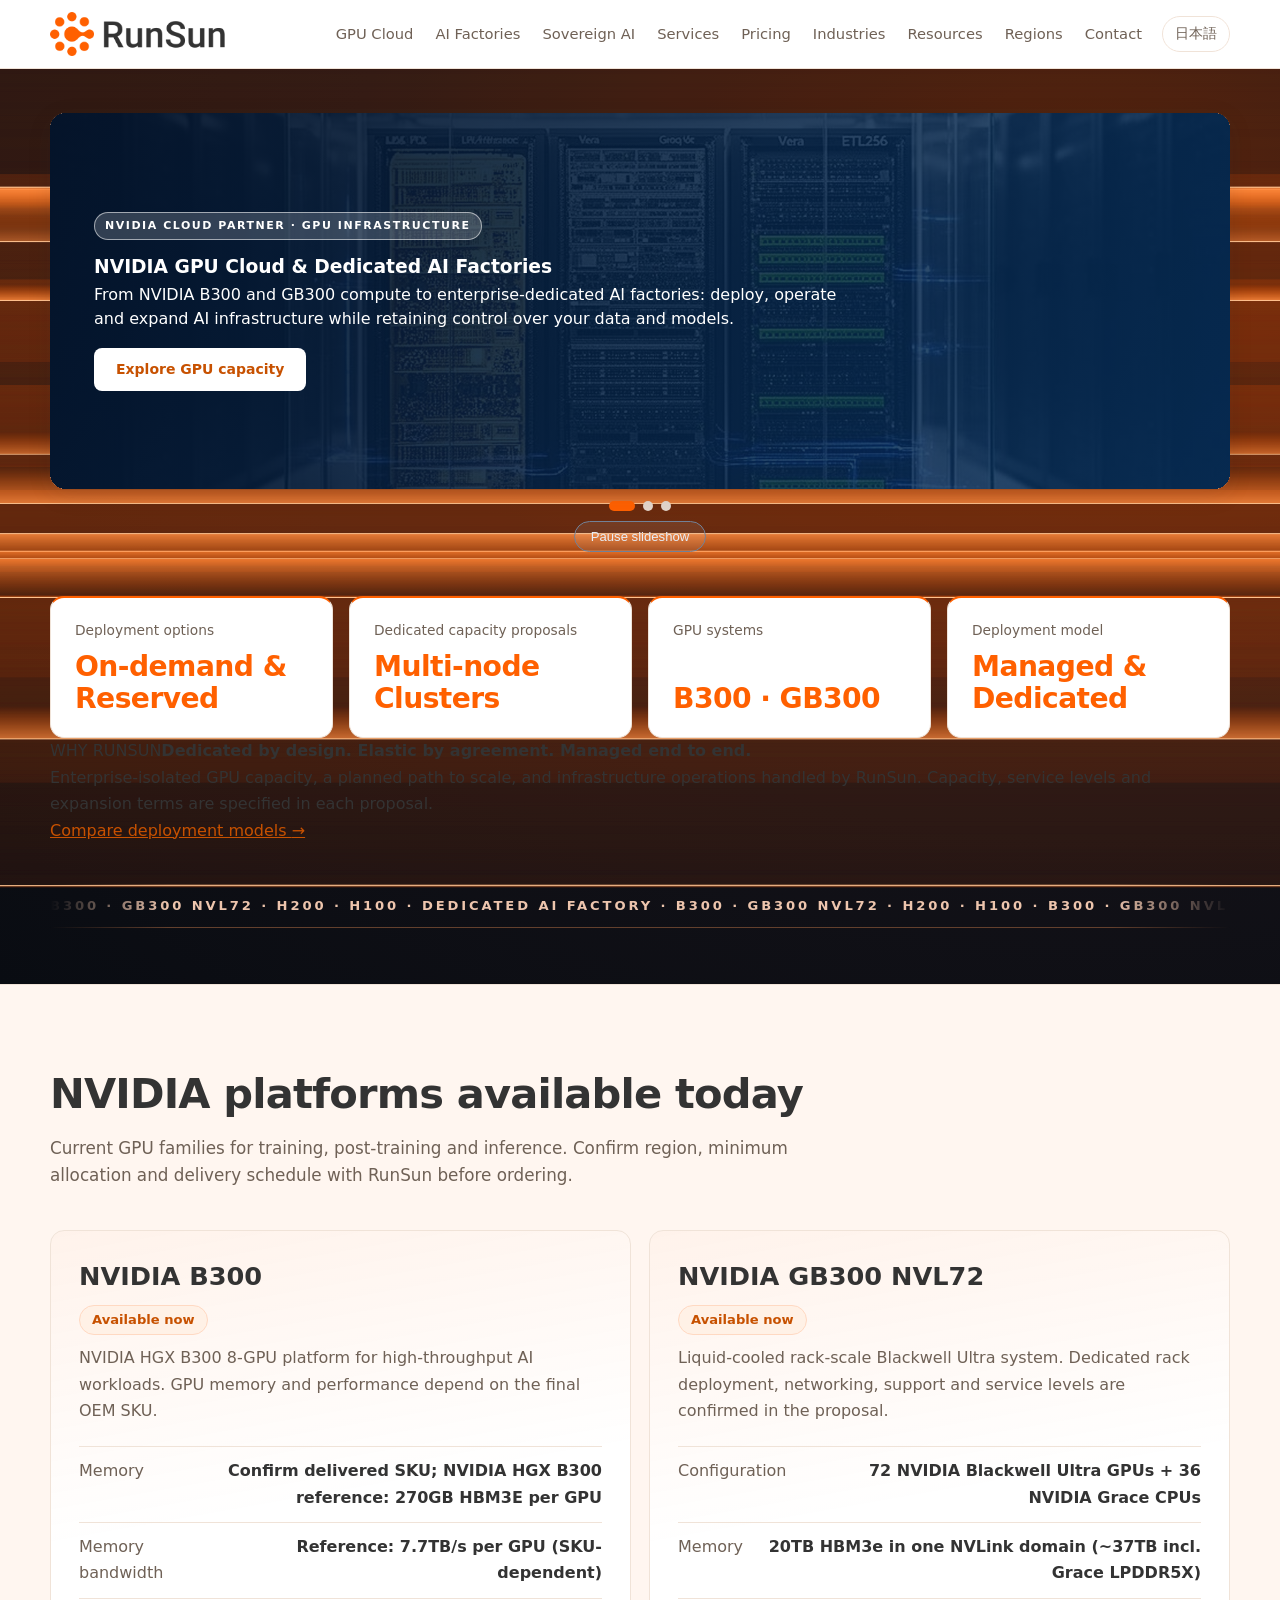
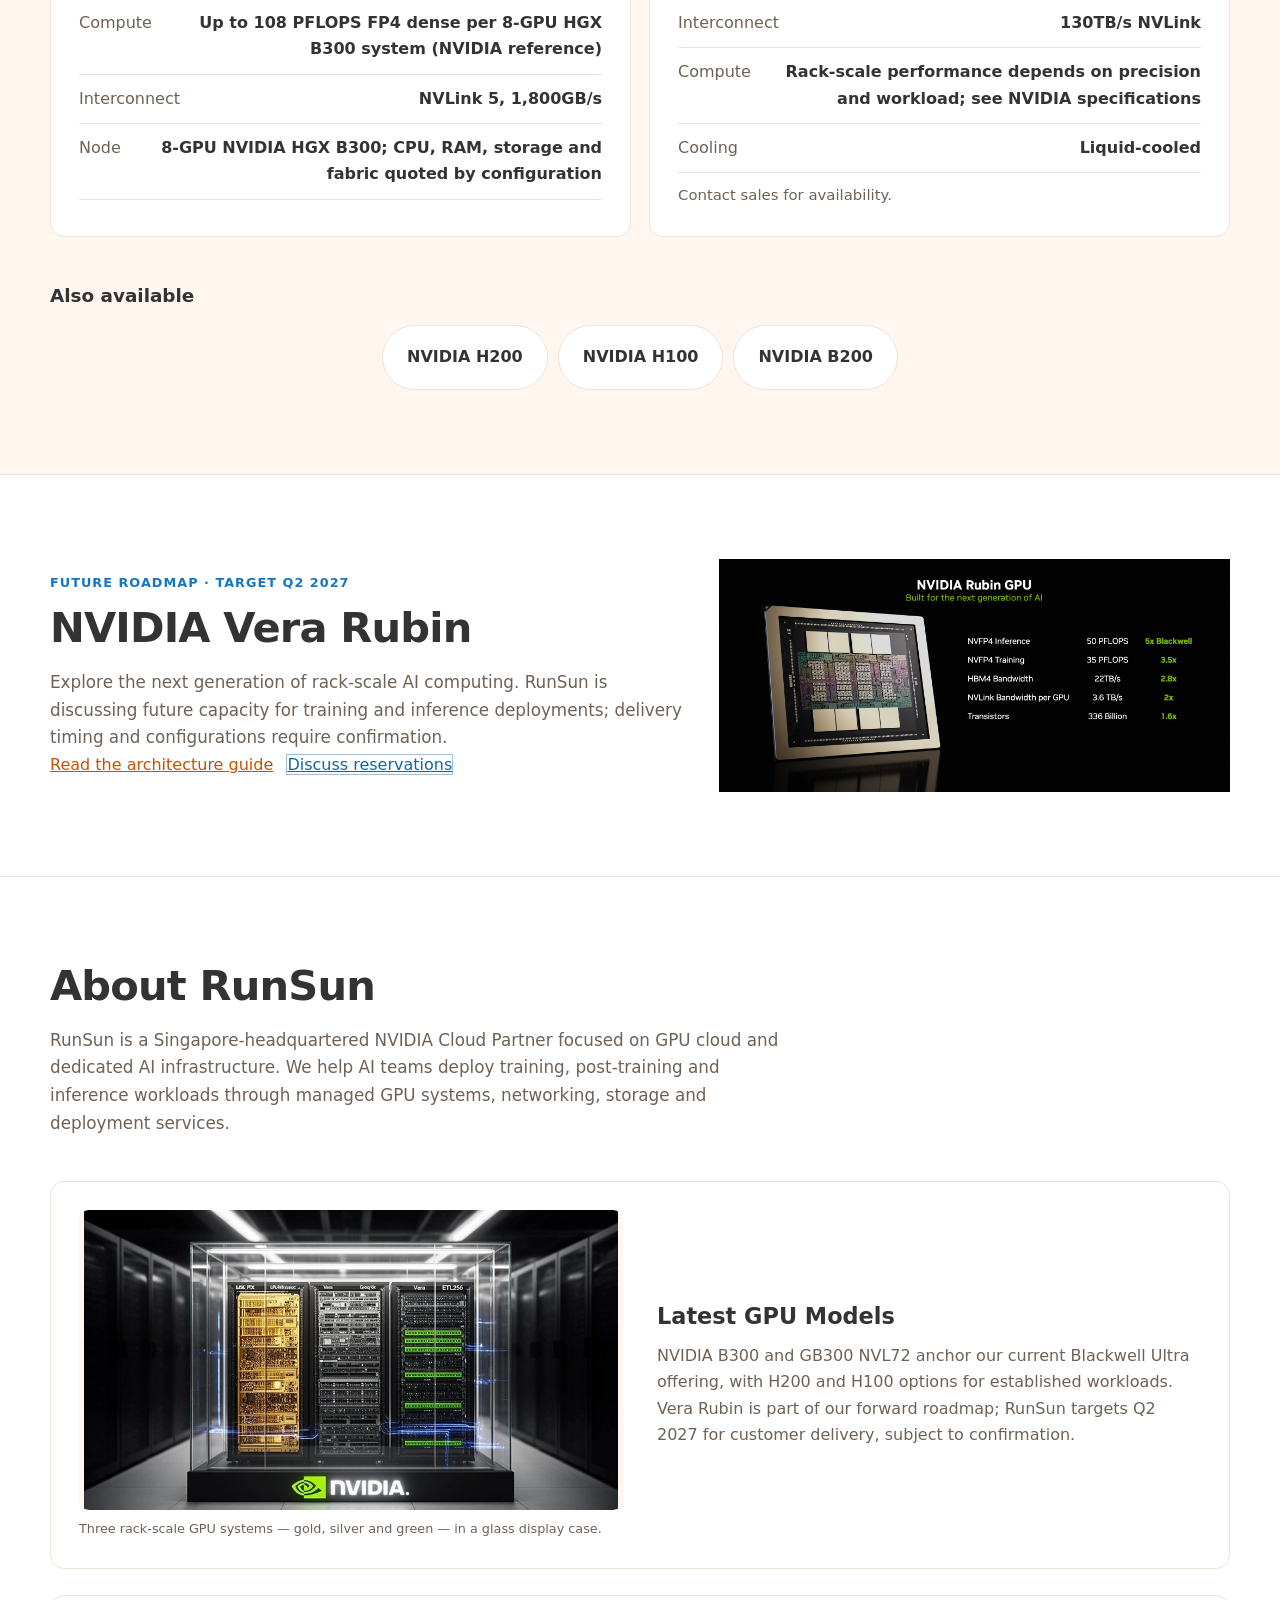
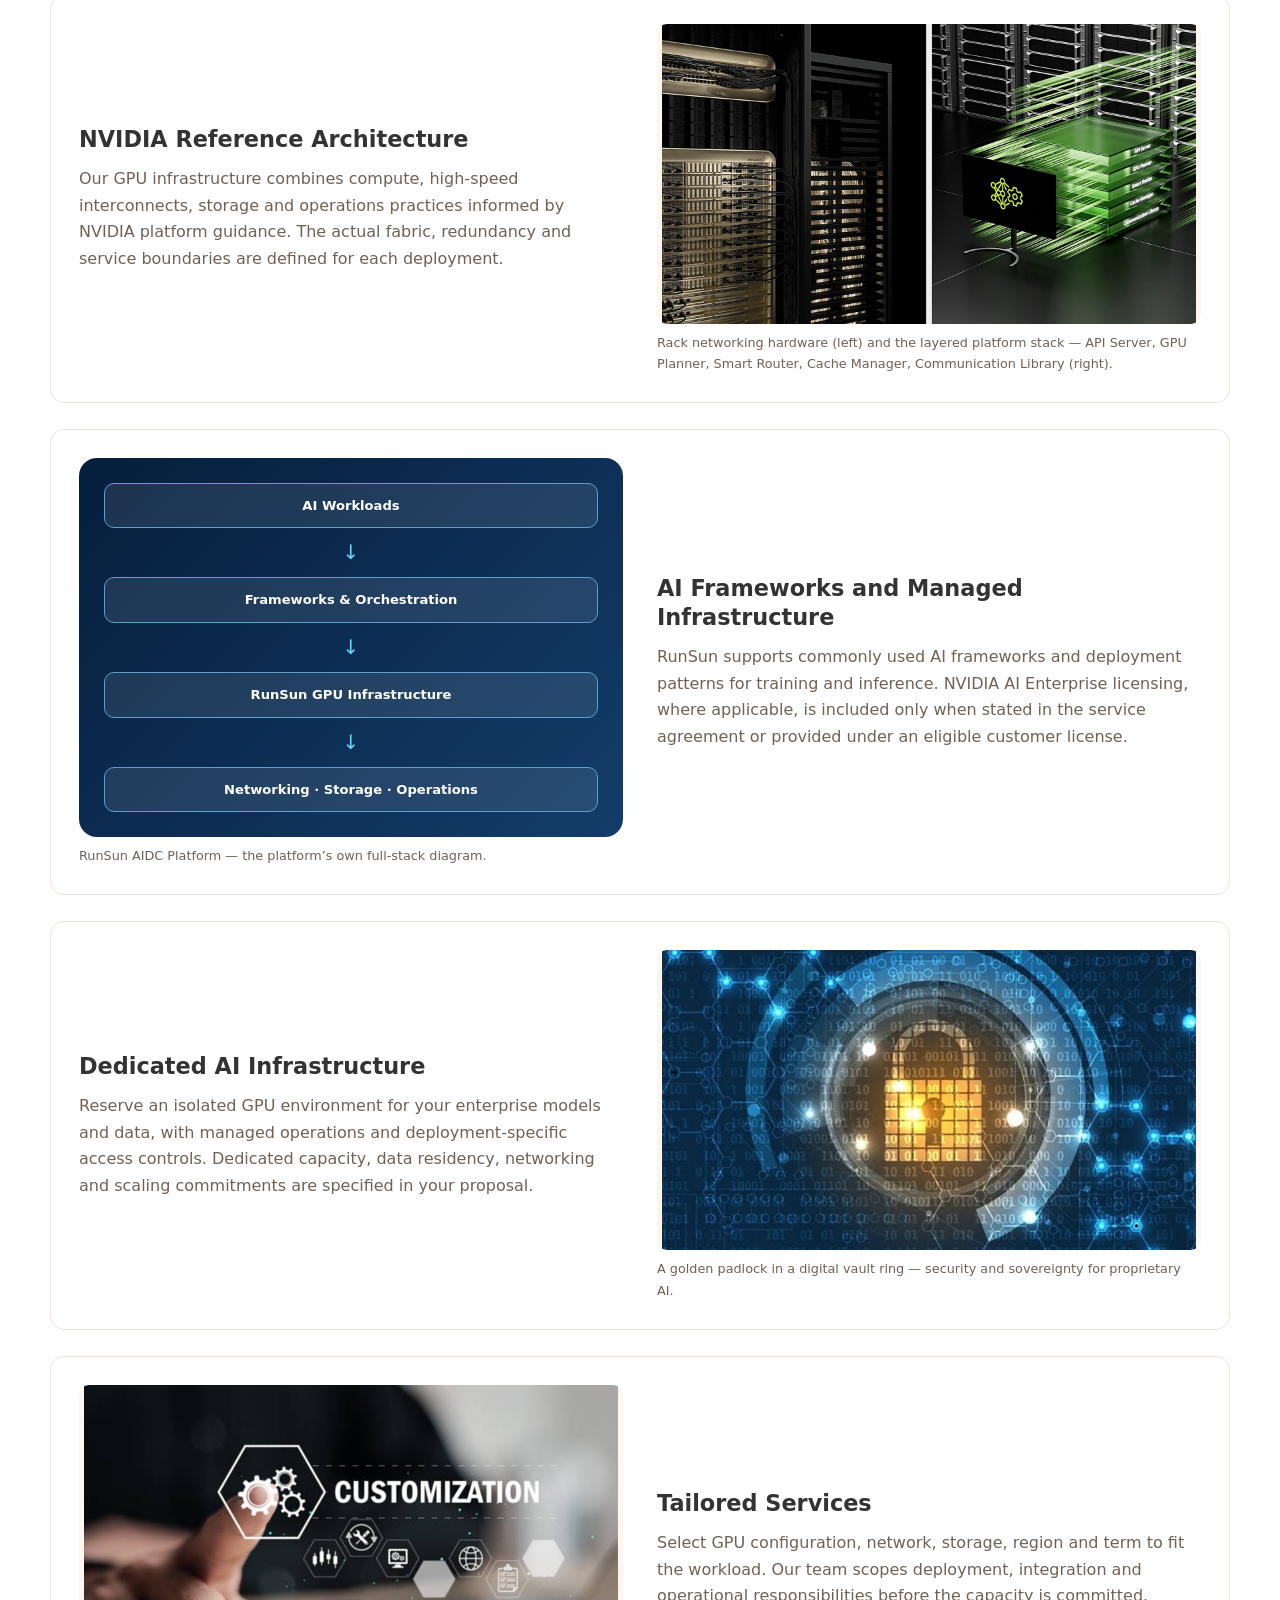
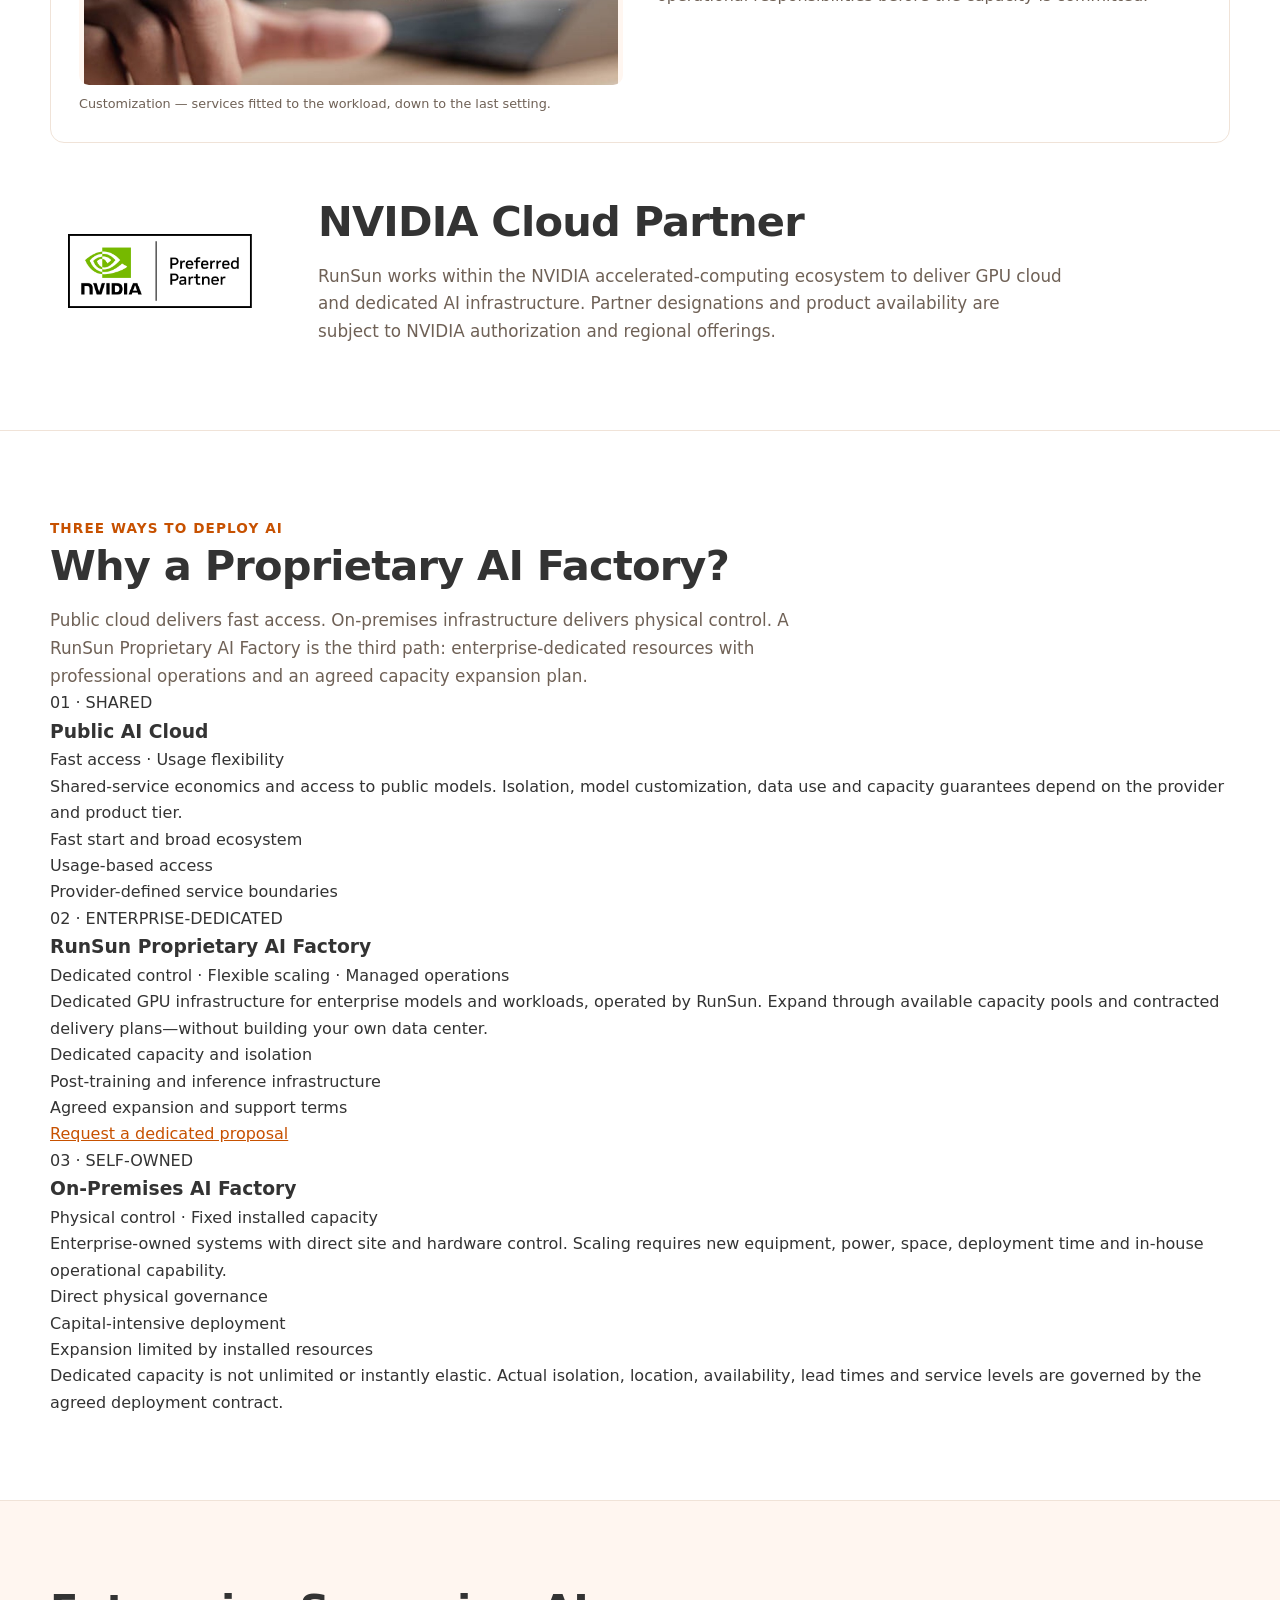
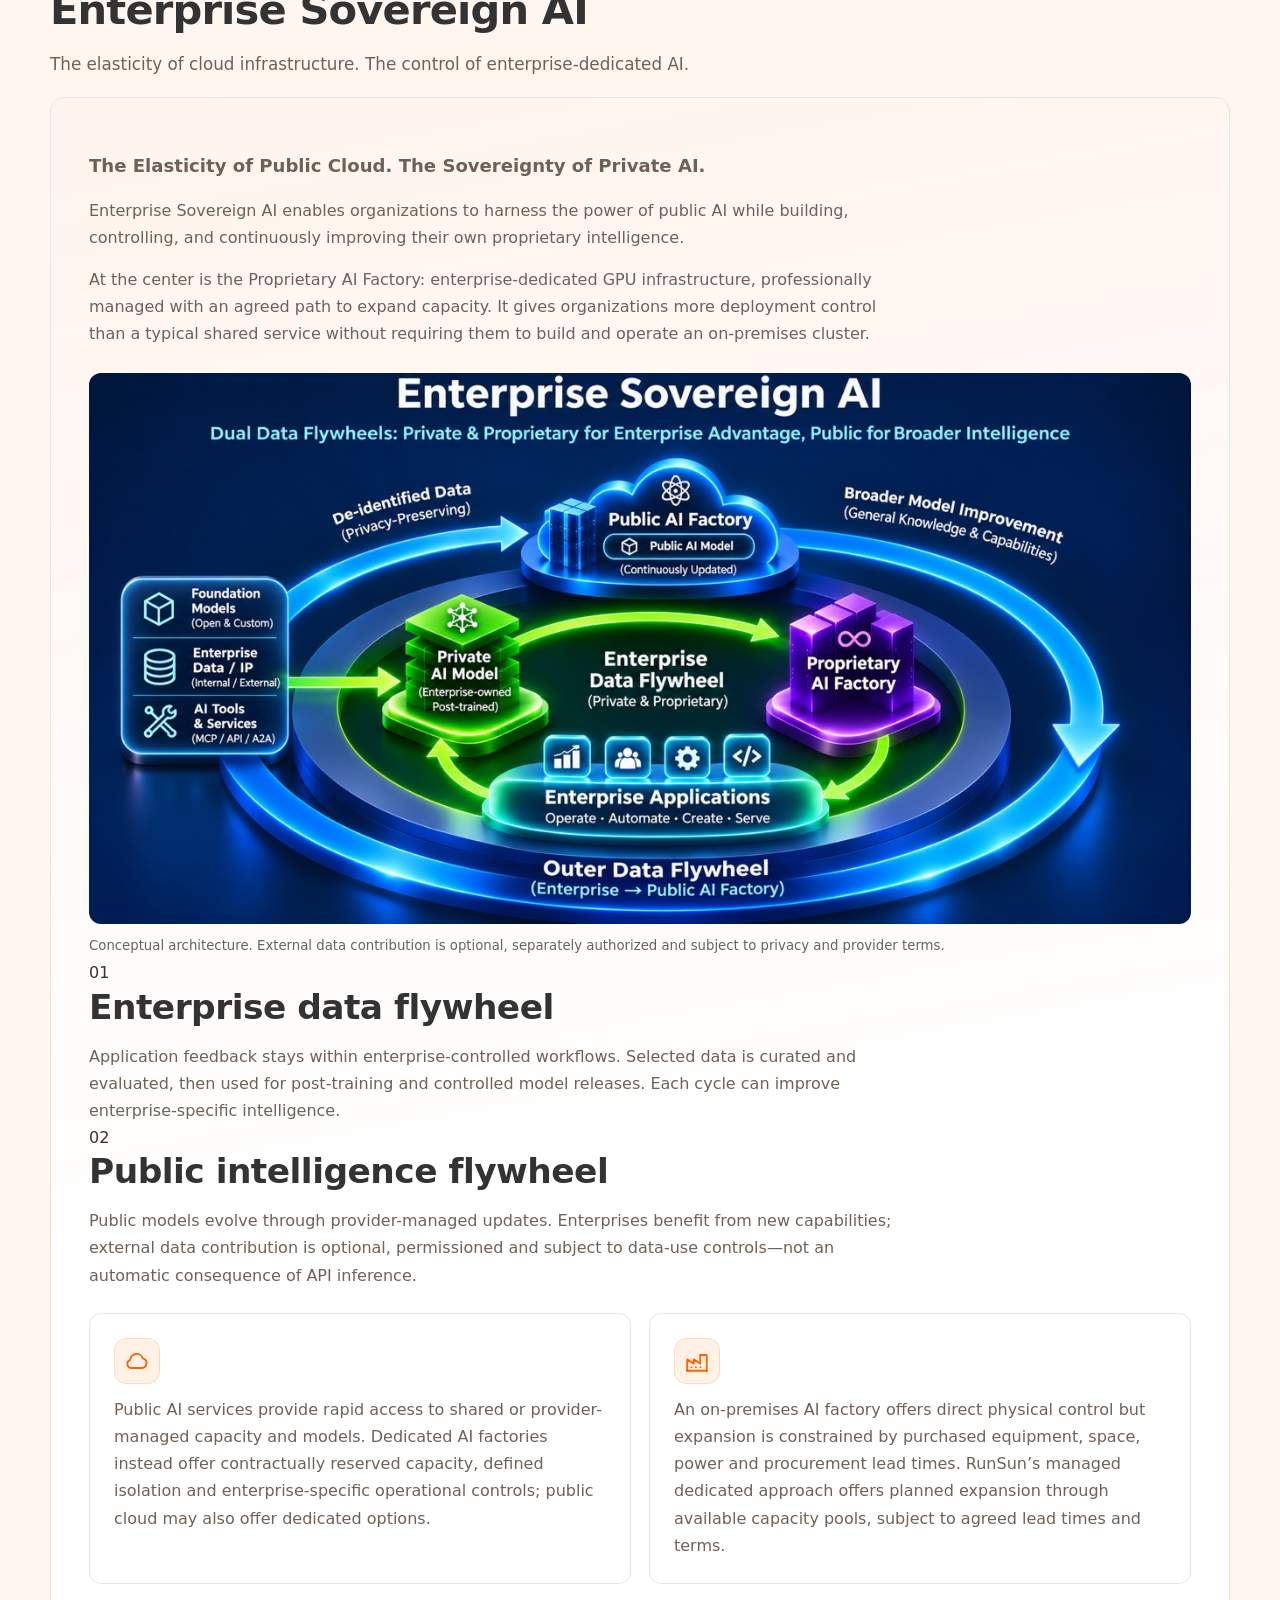
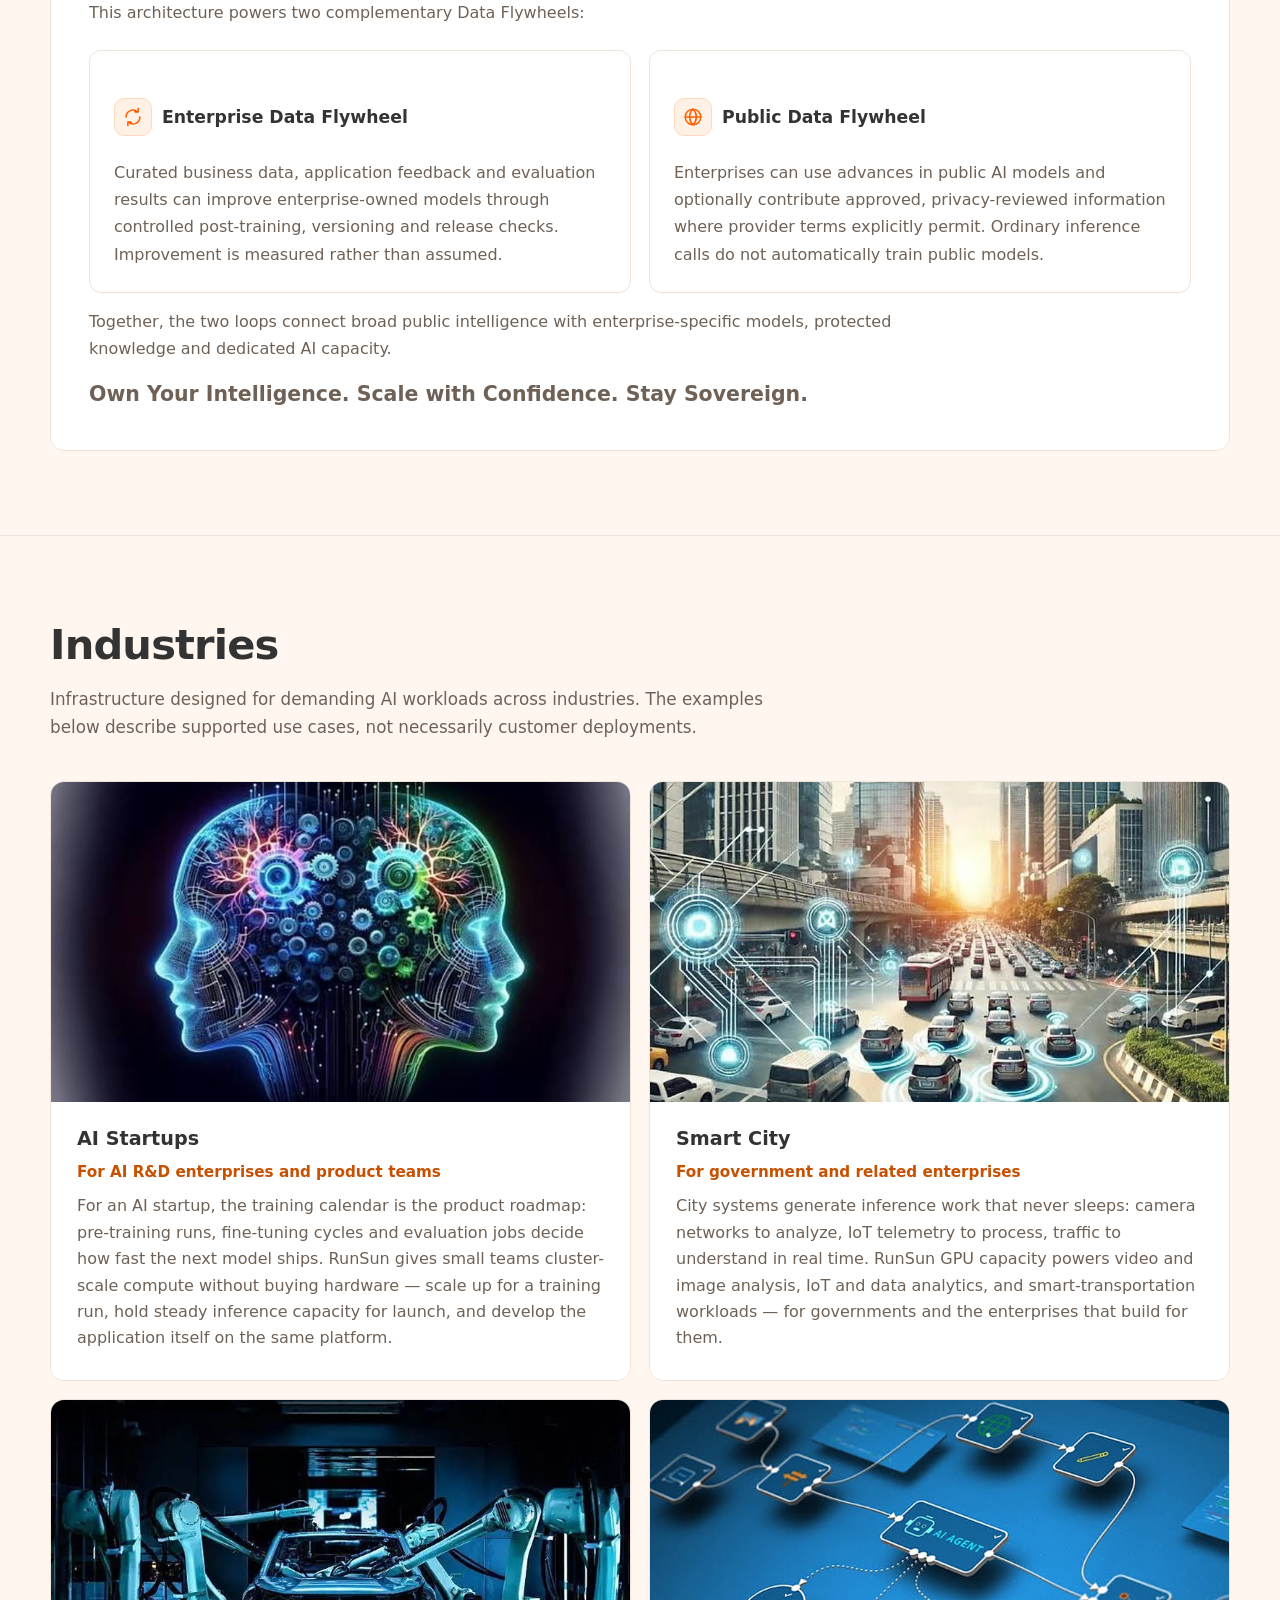
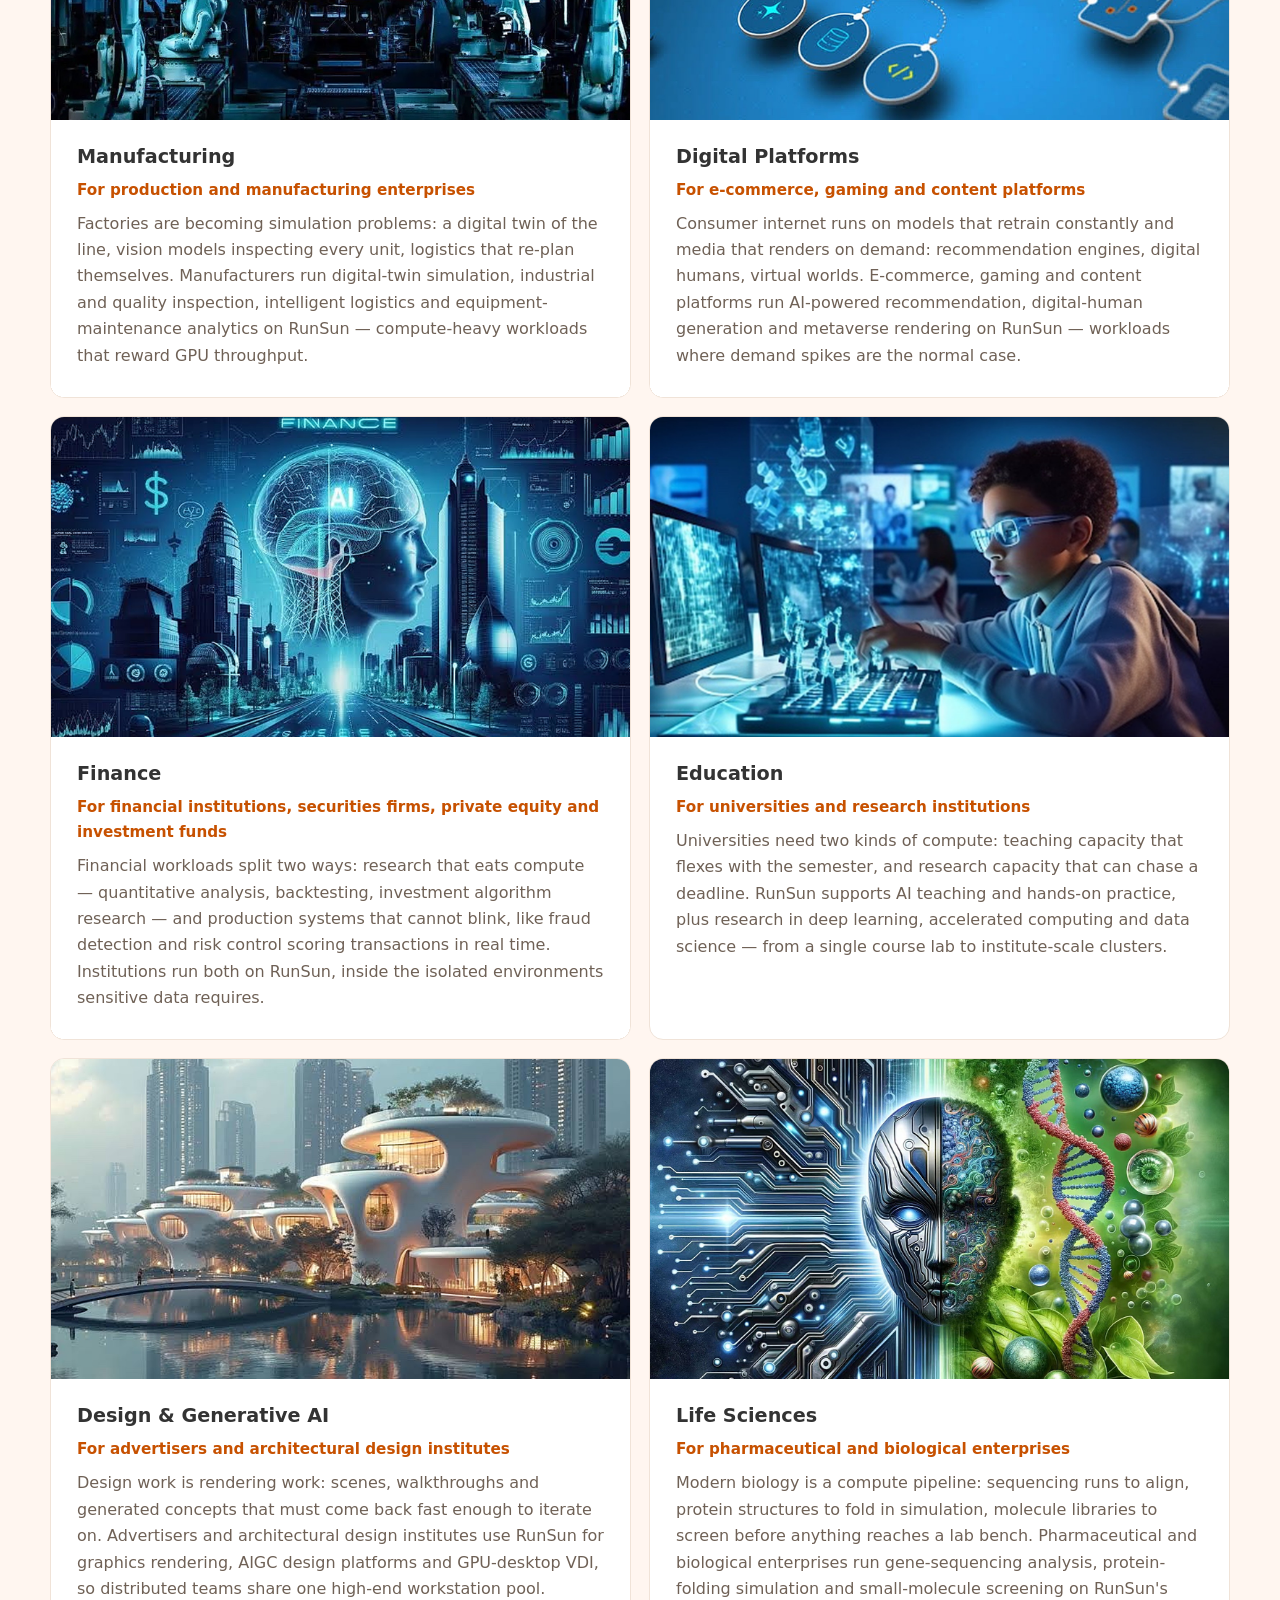
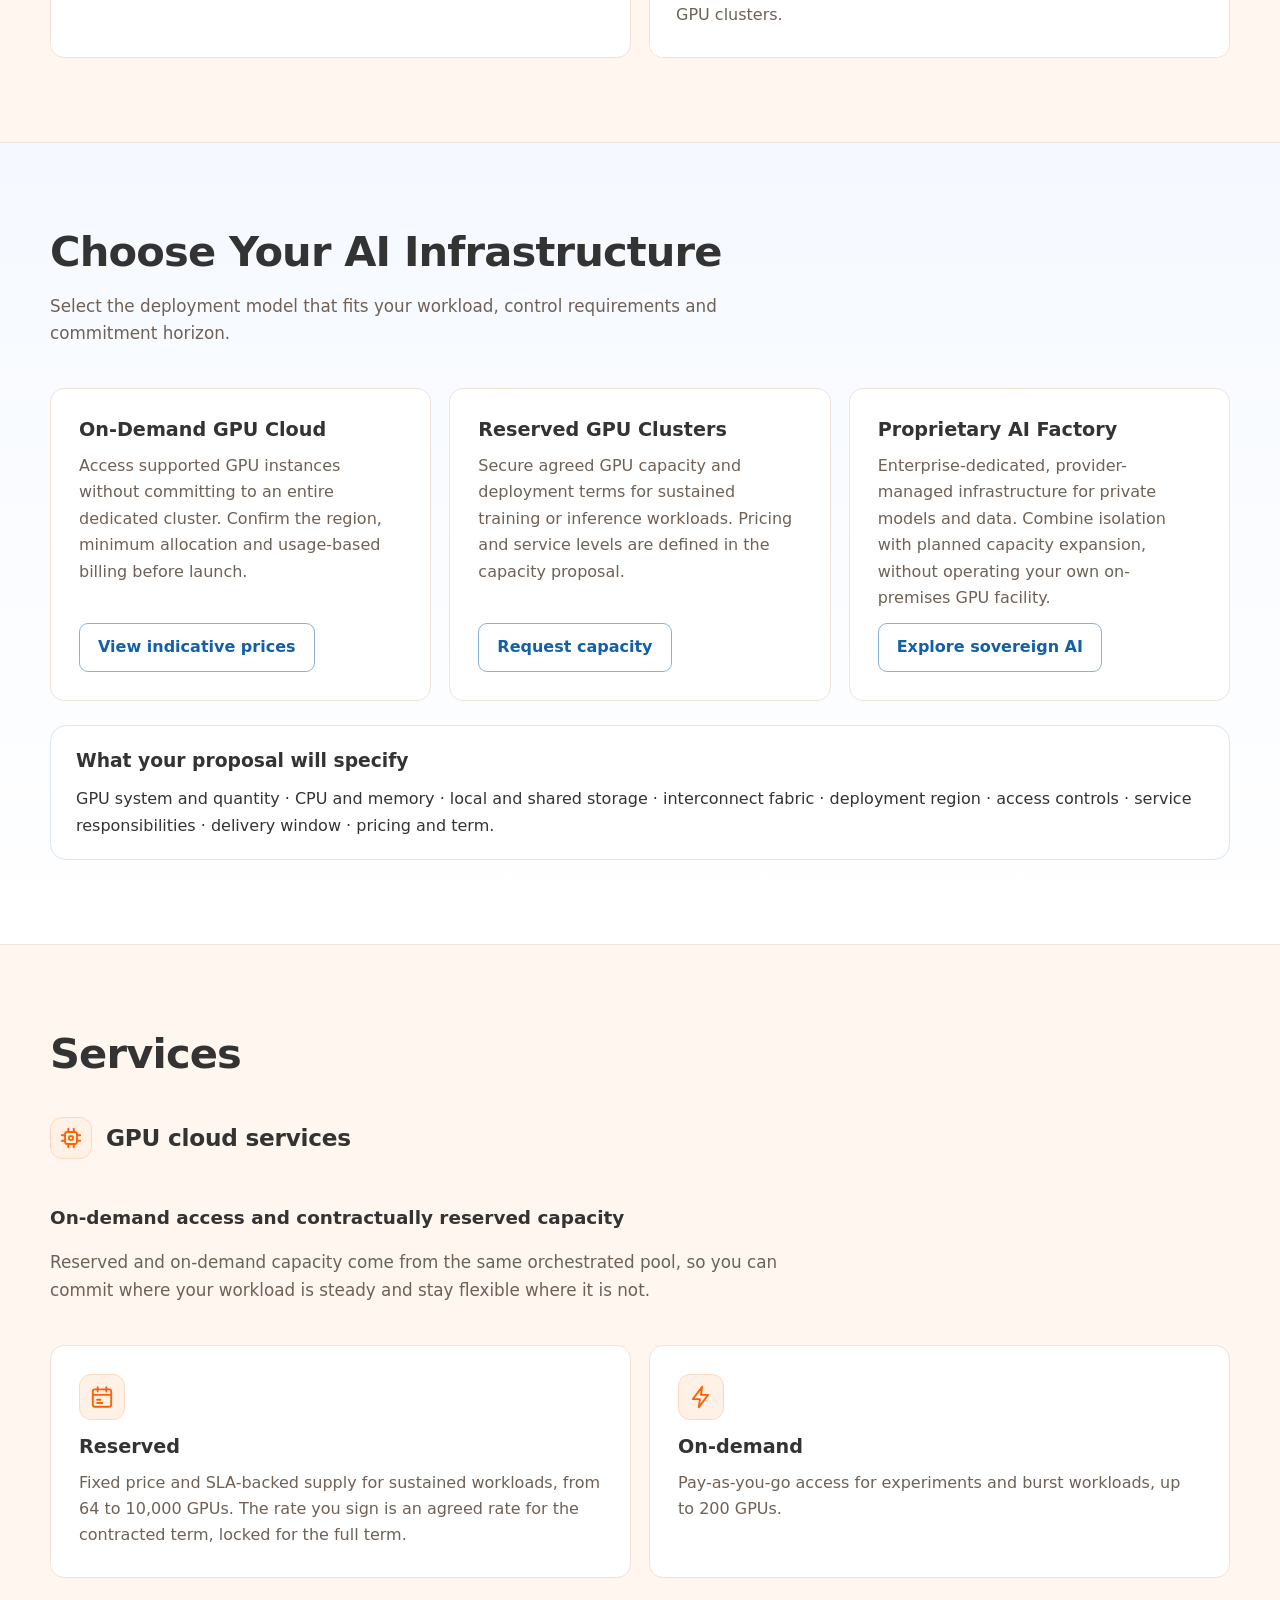
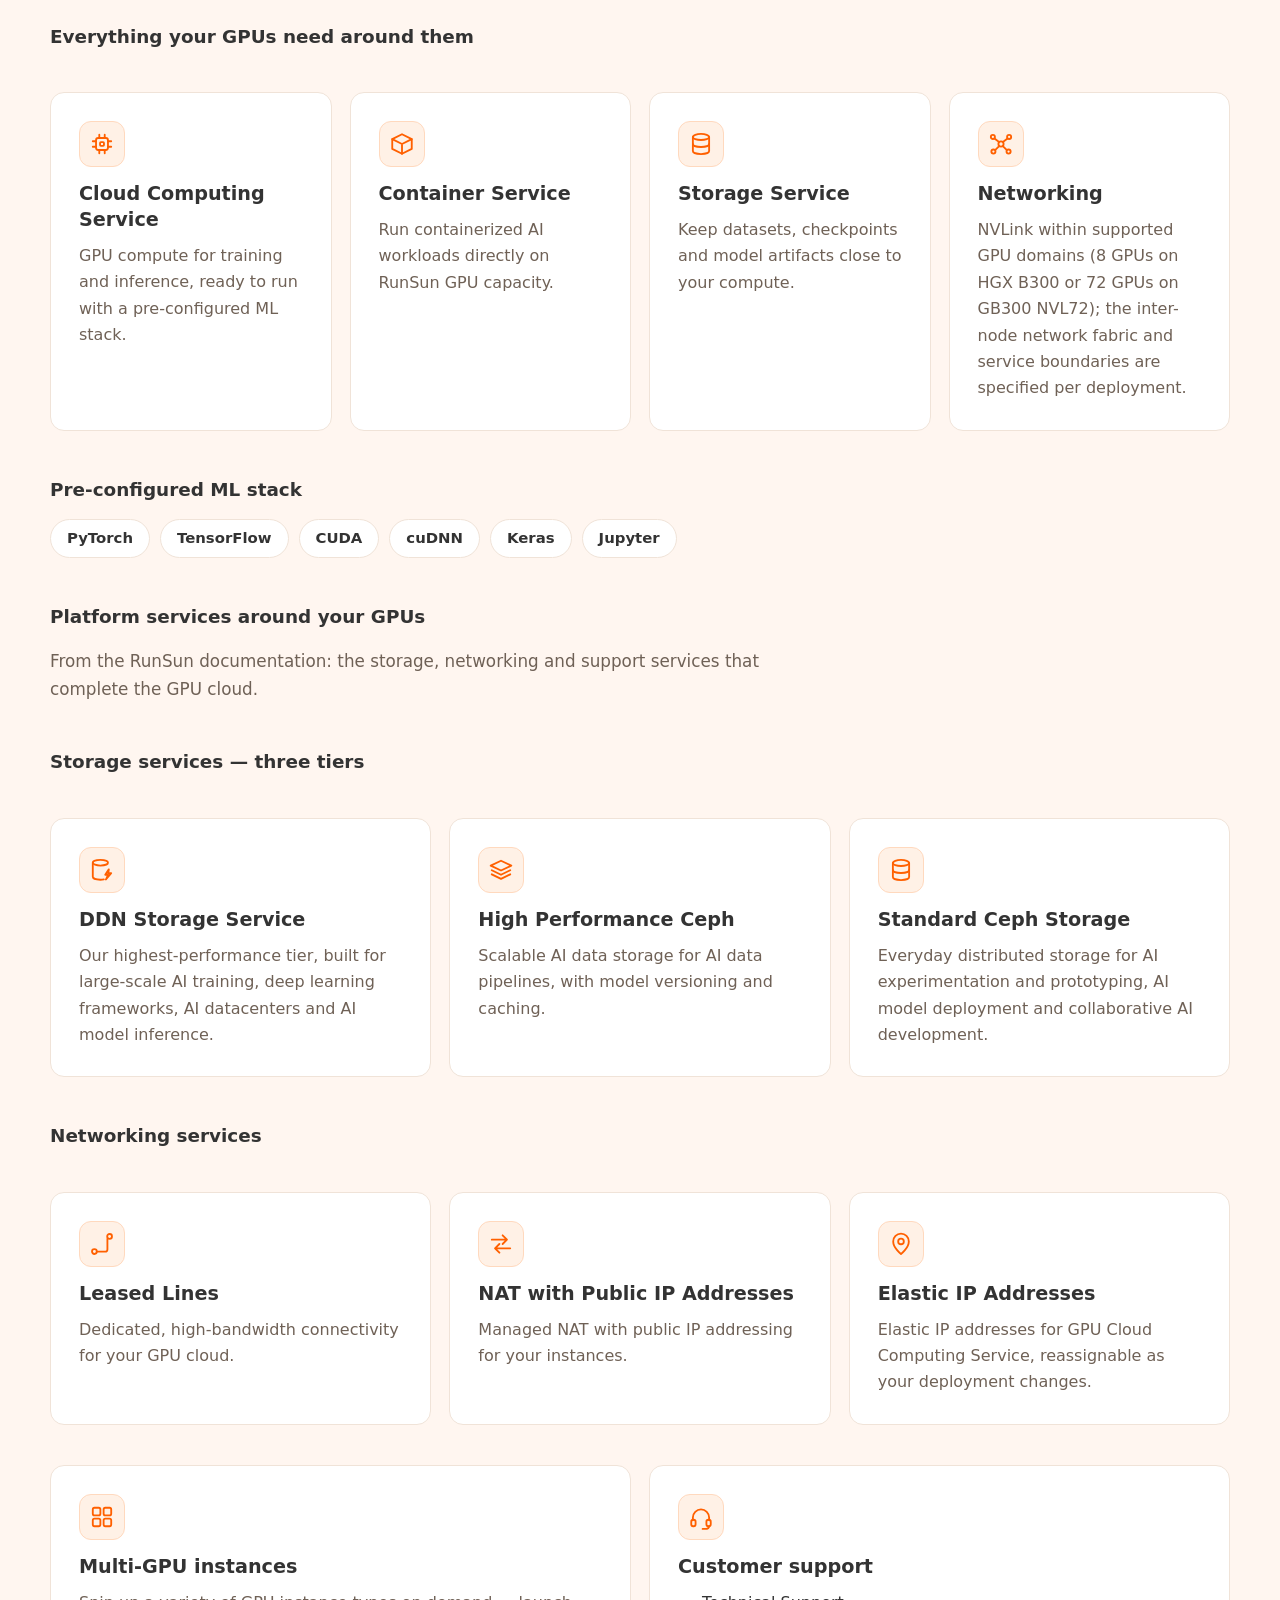
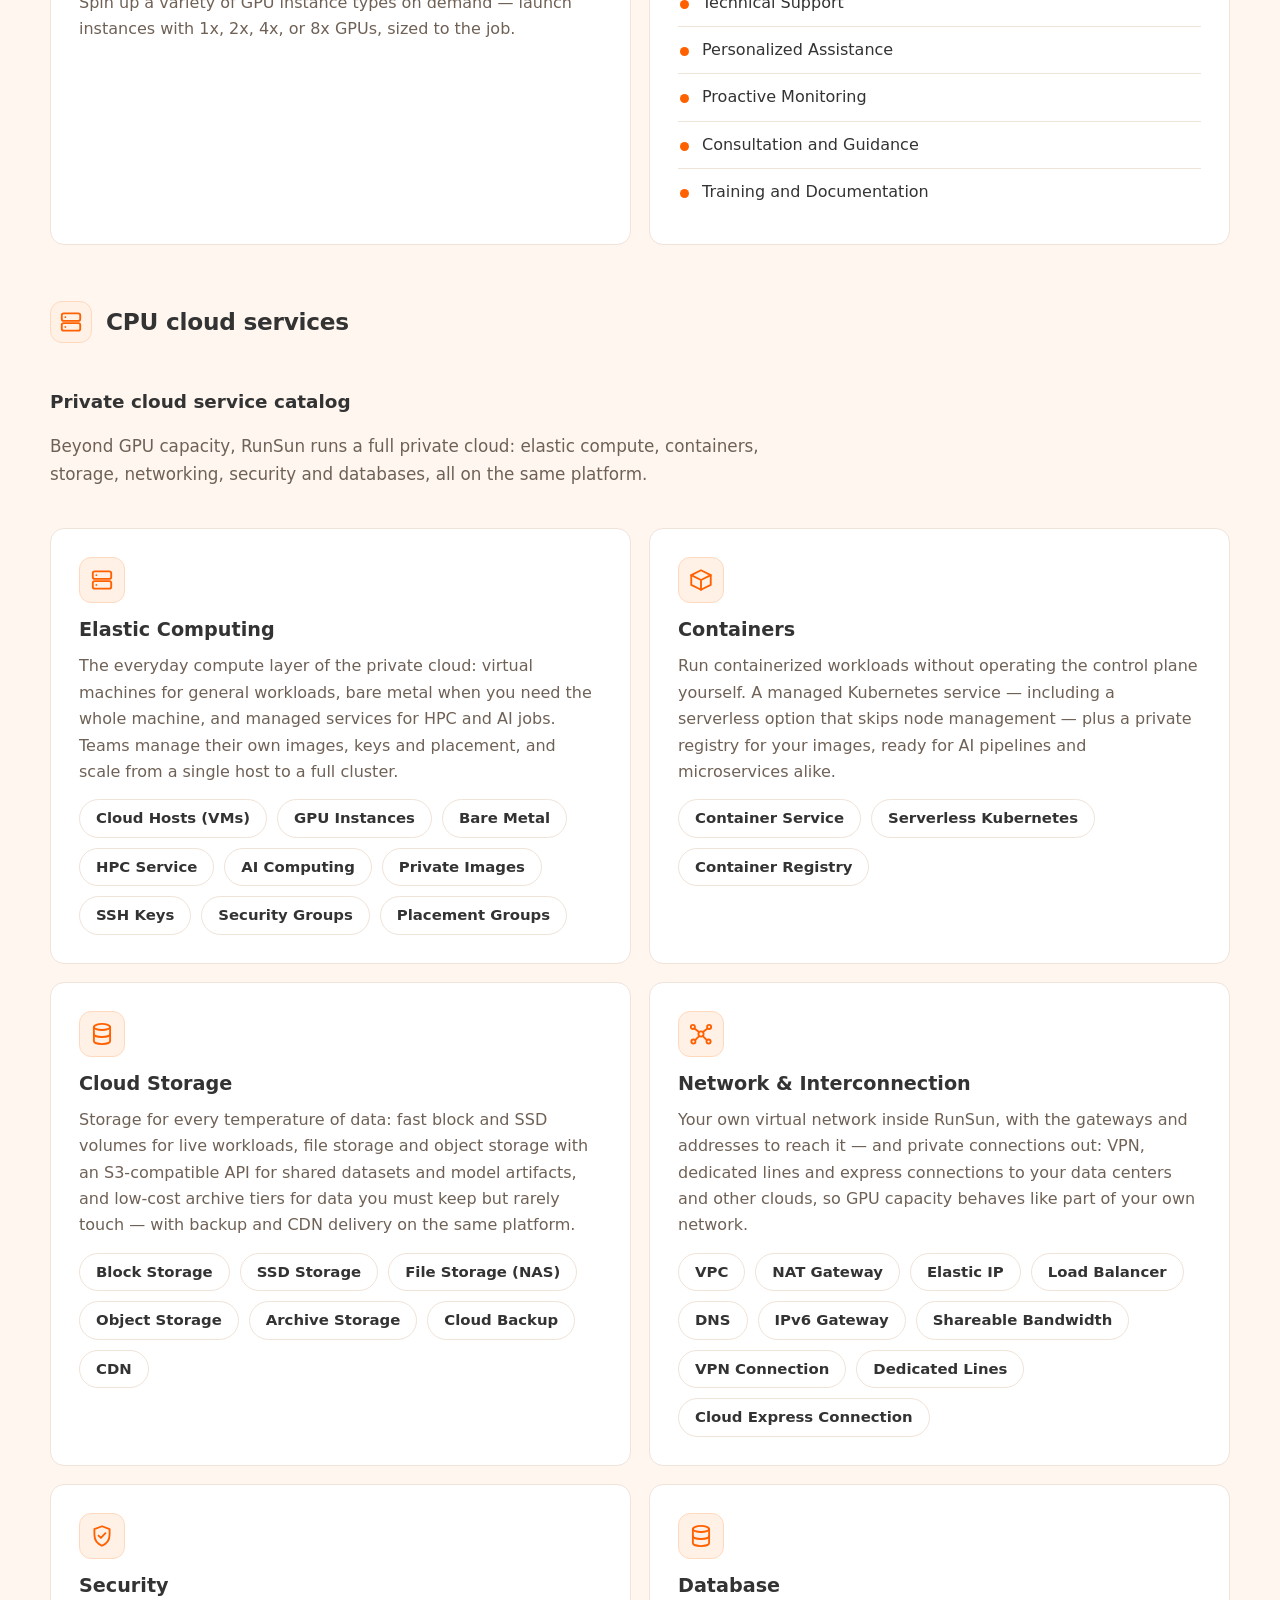
==== commit 1c3d6a6b: "V3: emphasize dedicated AI factory value and compare deployment models" ====
--- a/site-en/index.html
+++ b/site-en/index.html
@@ -4,7 +4,7 @@
 <head>
 <meta charset="utf-8"/>
 <meta content="width=device-width, initial-scale=1" name="viewport"/>
-<title>RunSun Cloud | NVIDIA GPU Cloud &amp; Dedicated AI Factories</title>
+<title>RunSun Cloud | NVIDIA GPU Cloud. Dedicated AI Factories.</title>
 <meta content="RunSun Cloud is a Singapore-headquartered NVIDIA Cloud Partner providing B300 and GB300 GPU cloud, reserved clusters and dedicated AI factories for training, post-training and inference." name="description"/>
 <link href="style.css" rel="stylesheet"/>
 <script>
@@ -61,7 +61,7 @@
 <div class="inner">
 <span class="badge">NVIDIA CLOUD PARTNER · GPU INFRASTRUCTURE</span>
 <h1>NVIDIA GPU Cloud &amp; Dedicated AI Factories</h1>
-<p>Build and scale AI with NVIDIA B300 and GB300 infrastructure, dedicated clusters, managed operations and a clear path to future GPU generations.</p>
+<p>From NVIDIA B300 and GB300 compute to enterprise-dedicated AI factories: deploy, operate and expand AI infrastructure while retaining control over your data and models.</p>
 <a class="cta" href="#flagship">Explore GPU capacity</a>
 </div>
 </section>
@@ -96,6 +96,7 @@
 <li class="stat"><span class="stat-note">GPU systems</span><strong>B300 · GB300</strong></li>
 <li class="stat"><span class="stat-note">Deployment model</span><strong>Managed &amp; Dedicated</strong></li>
 </ul>
+<div class="v3-factory-promise" aria-label="RunSun AI Factory value proposition"><span class="v3-promise-kicker">WHY RUNSUN</span><strong>Dedicated by design. Elastic by agreement. Managed end to end.</strong><p>Enterprise-isolated GPU capacity, a planned path to scale, and infrastructure operations handled by RunSun. Capacity, service levels and expansion terms are specified in each proposal.</p><a href="#factory-advantage">Compare deployment models <span aria-hidden="true">→</span></a></div>
 <div aria-hidden="true" class="marquee reveal">
 <div class="marquee-track">
 <span>B300 · GB300 NVL72 · H200 · H100 · Dedicated AI Factory · B300 · GB300 NVL72 · H200 · H100 ·</span>
@@ -215,13 +216,14 @@
 </section>
 <!-- Industries -->
 <!-- Industry photos: all eight images supplied by John / RunSun (client-provided material, swapped in 2026-11-10, processed to a uniform 1600x1000). Region map watermarks: Singapore — "Singapore map" by Marcuz Martillo (CC BY-SA 3.0); United States — "National-atlas-blank-state-outlines" (public domain, US National Atlas); Thailand — "BlankMap Thailand" by Ahoerstemeier (CC BY-SA 3.0); Japan — "JapanGrey borders" (public domain). -->
+<section class="section v3-advantage-section" id="factory-advantage"><div class="wrap"><span class="eyebrow">THREE WAYS TO DEPLOY AI</span><h2>Why a Proprietary AI Factory?</h2><p class="section-intro">Public cloud delivers fast access. On-premises infrastructure delivers physical control. A RunSun Proprietary AI Factory is the third path: enterprise-dedicated resources with professional operations and an agreed capacity expansion plan.</p><div class="v3-deployment-grid"><article class="v3-deployment-card"><span class="v3-card-type">01 · SHARED</span><h3>Public AI Cloud</h3><p class="v3-card-tag">Fast access · Usage flexibility</p><p>Shared-service economics and access to public models. Isolation, model customization, data use and capacity guarantees depend on the provider and product tier.</p><ul><li>Fast start and broad ecosystem</li><li>Usage-based access</li><li>Provider-defined service boundaries</li></ul></article><article class="v3-deployment-card v3-featured"><span class="v3-card-type">02 · ENTERPRISE-DEDICATED</span><h3>RunSun Proprietary AI Factory</h3><p class="v3-card-tag">Dedicated control · Flexible scaling · Managed operations</p><p>Dedicated GPU infrastructure for enterprise models and workloads, operated by RunSun. Expand through available capacity pools and contracted delivery plans—without building your own data center.</p><ul><li>Dedicated capacity and isolation</li><li>Post-training and inference infrastructure</li><li>Agreed expansion and support terms</li></ul><a class="cta" data-product="Proprietary AI Factory" href="#contact">Request a dedicated proposal</a></article><article class="v3-deployment-card"><span class="v3-card-type">03 · SELF-OWNED</span><h3>On-Premises AI Factory</h3><p class="v3-card-tag">Physical control · Fixed installed capacity</p><p>Enterprise-owned systems with direct site and hardware control. Scaling requires new equipment, power, space, deployment time and in-house operational capability.</p><ul><li>Direct physical governance</li><li>Capital-intensive deployment</li><li>Expansion limited by installed resources</li></ul></article></div><p class="v3-advantage-note">Dedicated capacity is not unlimited or instantly elastic. Actual isolation, location, availability, lead times and service levels are governed by the agreed deployment contract.</p></div></section>
 <section class="section section-alt sovereign-section" id="sovereign"><div class="wrap"><h2>Enterprise Sovereign AI</h2><p class="section-intro">The elasticity of cloud infrastructure. The control of enterprise-dedicated AI.</p><div class="sovereign">
 <p class="sovereign-tag">The Elasticity of Public Cloud. The Sovereignty of Private AI.</p>
 <p>Enterprise Sovereign AI enables organizations to harness the power of public AI while building, controlling, and continuously improving their own proprietary intelligence.</p>
 <p>At the center is the Proprietary AI Factory: enterprise-dedicated GPU infrastructure, professionally managed with an agreed path to expand capacity. It gives organizations more deployment control than a typical shared service without requiring them to build and operate an on-premises cluster.</p>
 <figure class="sovereign-figure">
 <img alt="Enterprise Sovereign AI diagram: two data flywheels — the Enterprise Data Flywheel (private and proprietary) and the outer Public Data Flywheel — turning around the Proprietary AI Factory" decoding="async" height="630" loading="lazy" src="assets/sovereign-ai-flywheels.jpg" width="1260"/>
-<figcaption>Conceptual architecture. External data contribution is optional, separately authorized and subject to privacy and provider terms.</figcaption></figure>
+<figcaption>Conceptual architecture. External data contribution is optional, separately authorized and subject to privacy and provider terms.</figcaption></figure><div class="v3-flywheel-explainer"><div><span class="v3-loop-marker v3-loop-private">01</span><h3>Enterprise data flywheel</h3><p>Application feedback stays within enterprise-controlled workflows. Selected data is curated and evaluated, then used for post-training and controlled model releases. Each cycle can improve enterprise-specific intelligence.</p></div><div><span class="v3-loop-marker v3-loop-public">02</span><h3>Public intelligence flywheel</h3><p>Public models evolve through provider-managed updates. Enterprises benefit from new capabilities; external data contribution is optional, permissioned and subject to data-use controls—not an automatic consequence of API inference.</p></div></div>
 <div class="sovereign-grid">
 <div class="sovereign-card">
 <span aria-hidden="true" class="card-icon"><svg viewbox="0 0 24 24"><use href="#ic-cloud"></use></svg></span>
@@ -514,7 +516,7 @@
 </article>
 </div>
 <h3 class="subhead">RunSun AIDC Platform — full stack</h3>
-<p class="section-intro">One platform, four layers — from GPU clusters and storage up to models and industry applications. The diagram below is the platform's own full-stack map.</p>
+<p class="section-intro">Four infrastructure-to-workload layers. RunSun delivers the GPU and infrastructure foundation; higher-layer software responsibilities depend on the customer deployment and service agreement.</p>
 <figure class="stack-figure">
 <div aria-label="RunSun infrastructure: AI workloads and frameworks use managed GPU infrastructure, networking and storage, with deployment-specific service boundaries" class="architecture-diagram" role="img"><div>AI Workloads<br/><small>Training · Post-training · Inference</small></div><span>↓</span><div>Frameworks &amp; Orchestration<br/><small>Customer-managed or RunSun-supported, by agreement</small></div><span>↓</span><div>RunSun GPU Infrastructure<br/><small>B300 · GB300 NVL72 · H200 · H100</small></div><span>↓</span><div>Network · Storage · Operations<br/><small>Specified for each deployment</small></div></div>
 </figure>
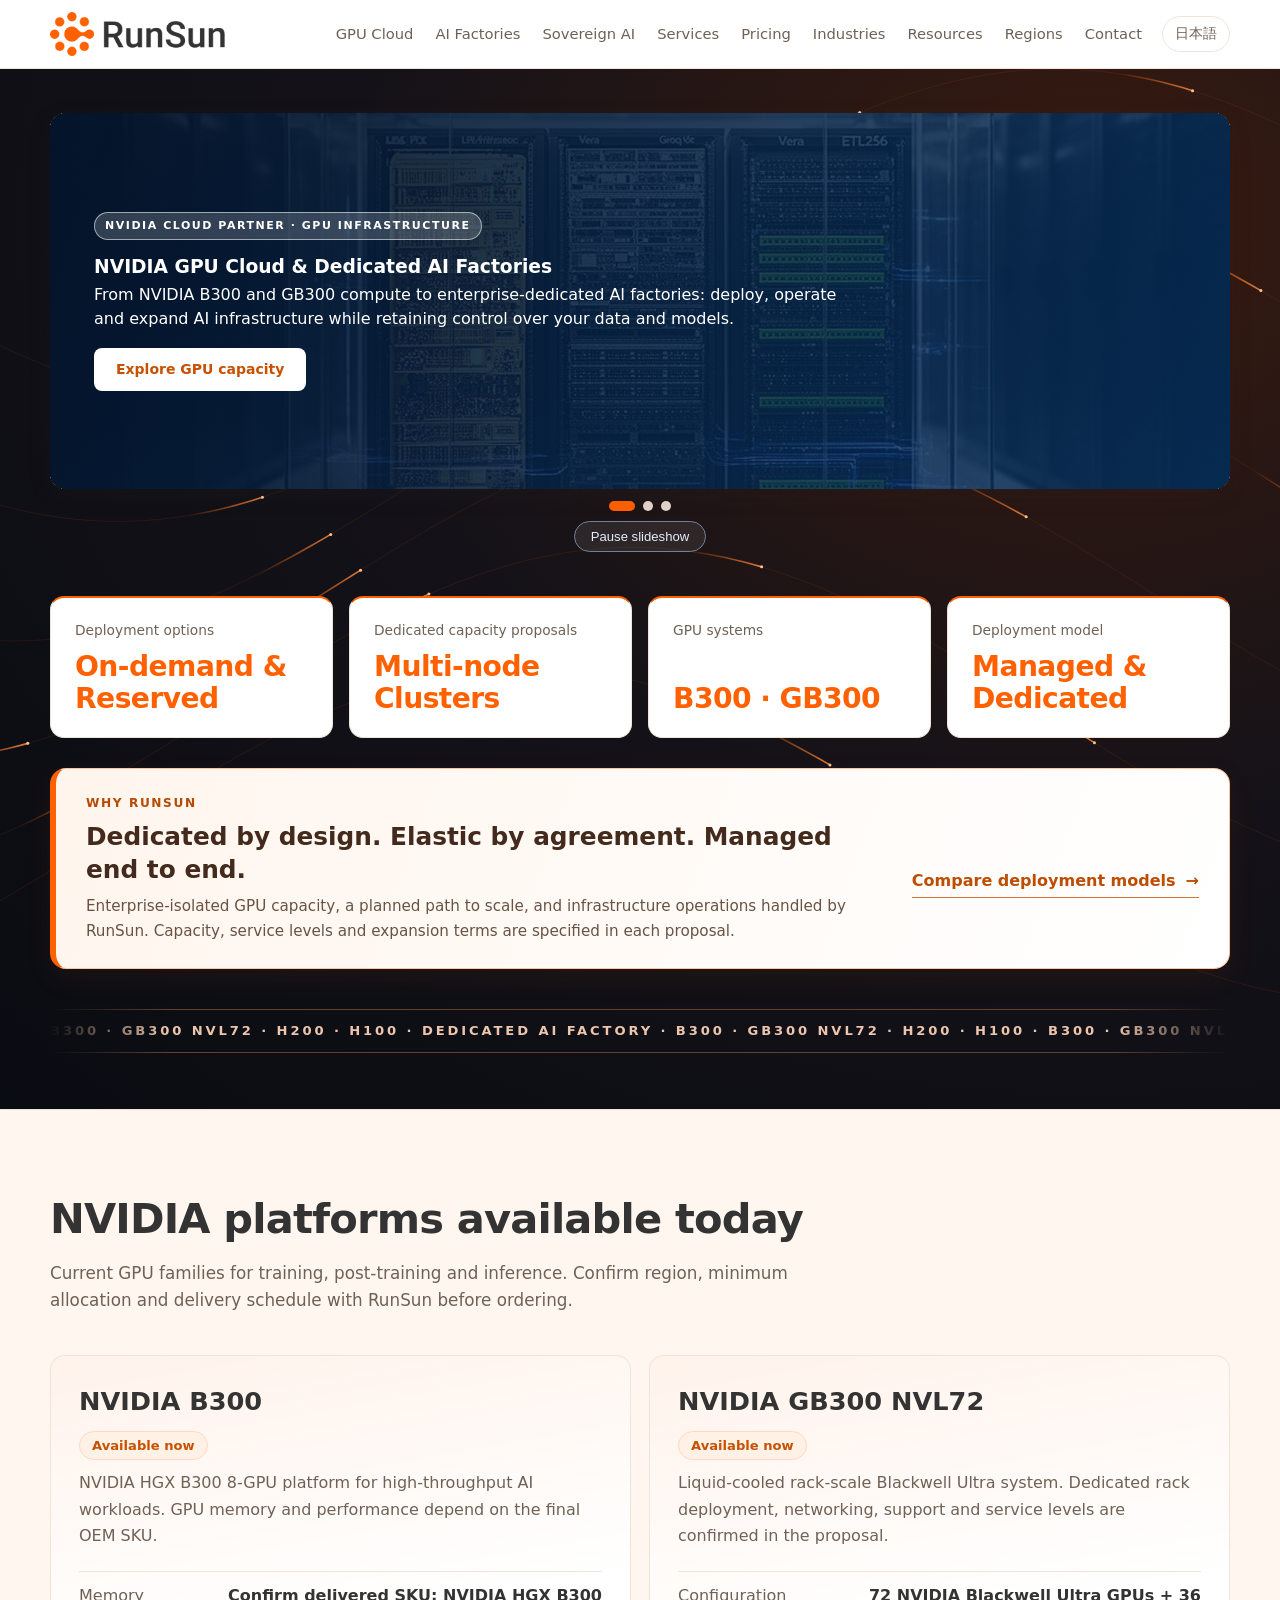
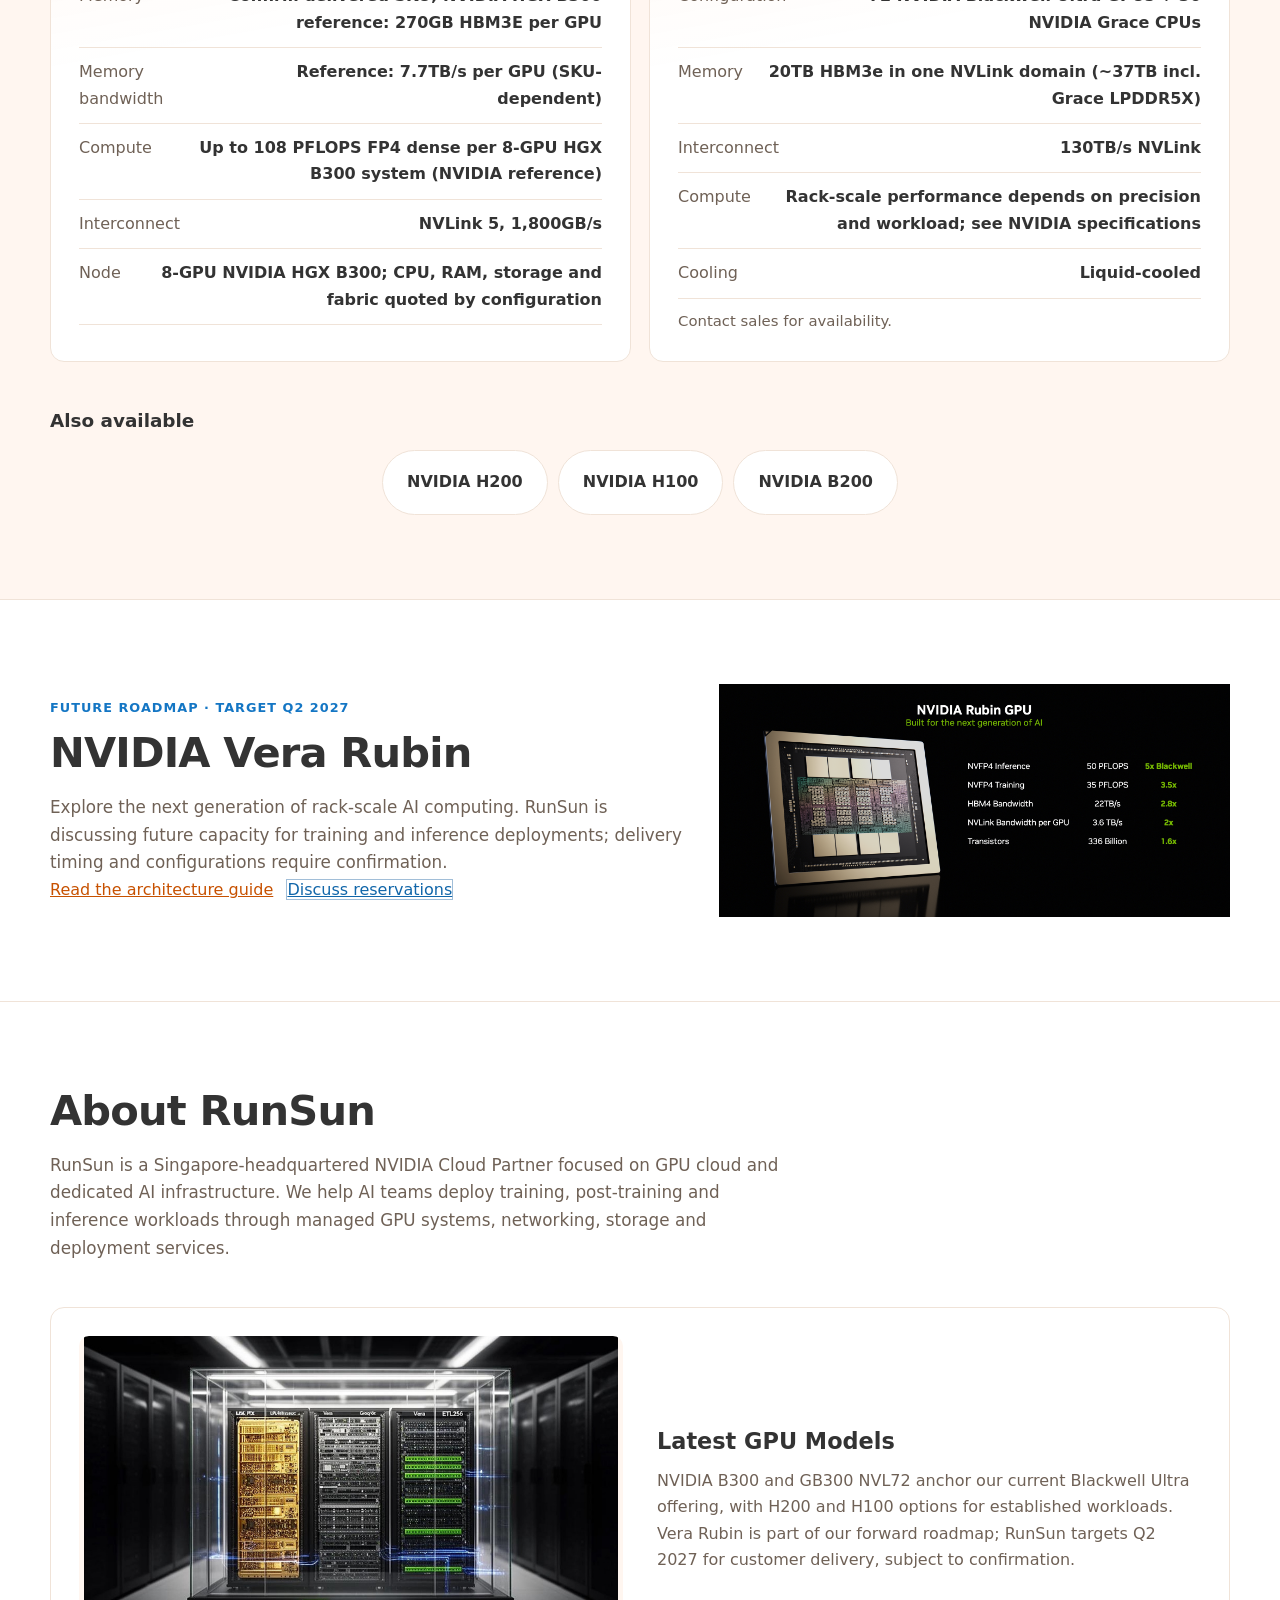
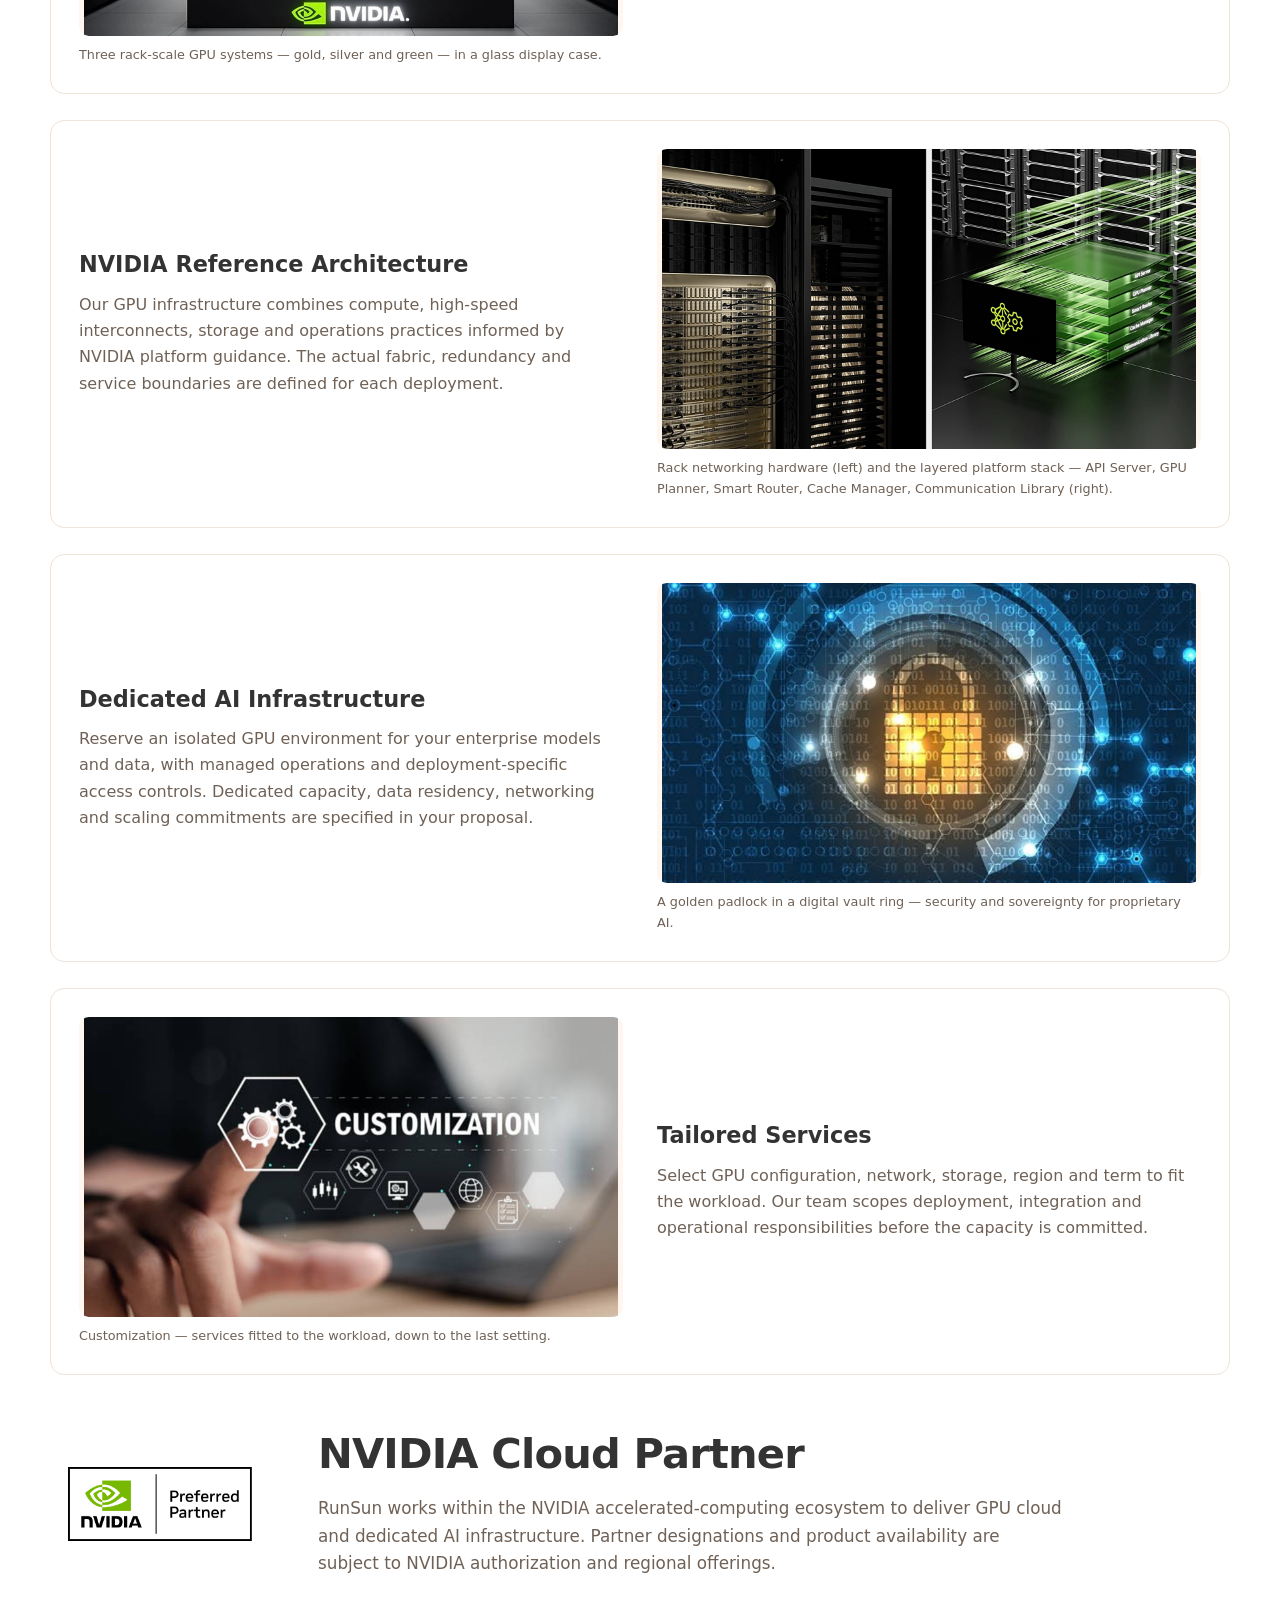
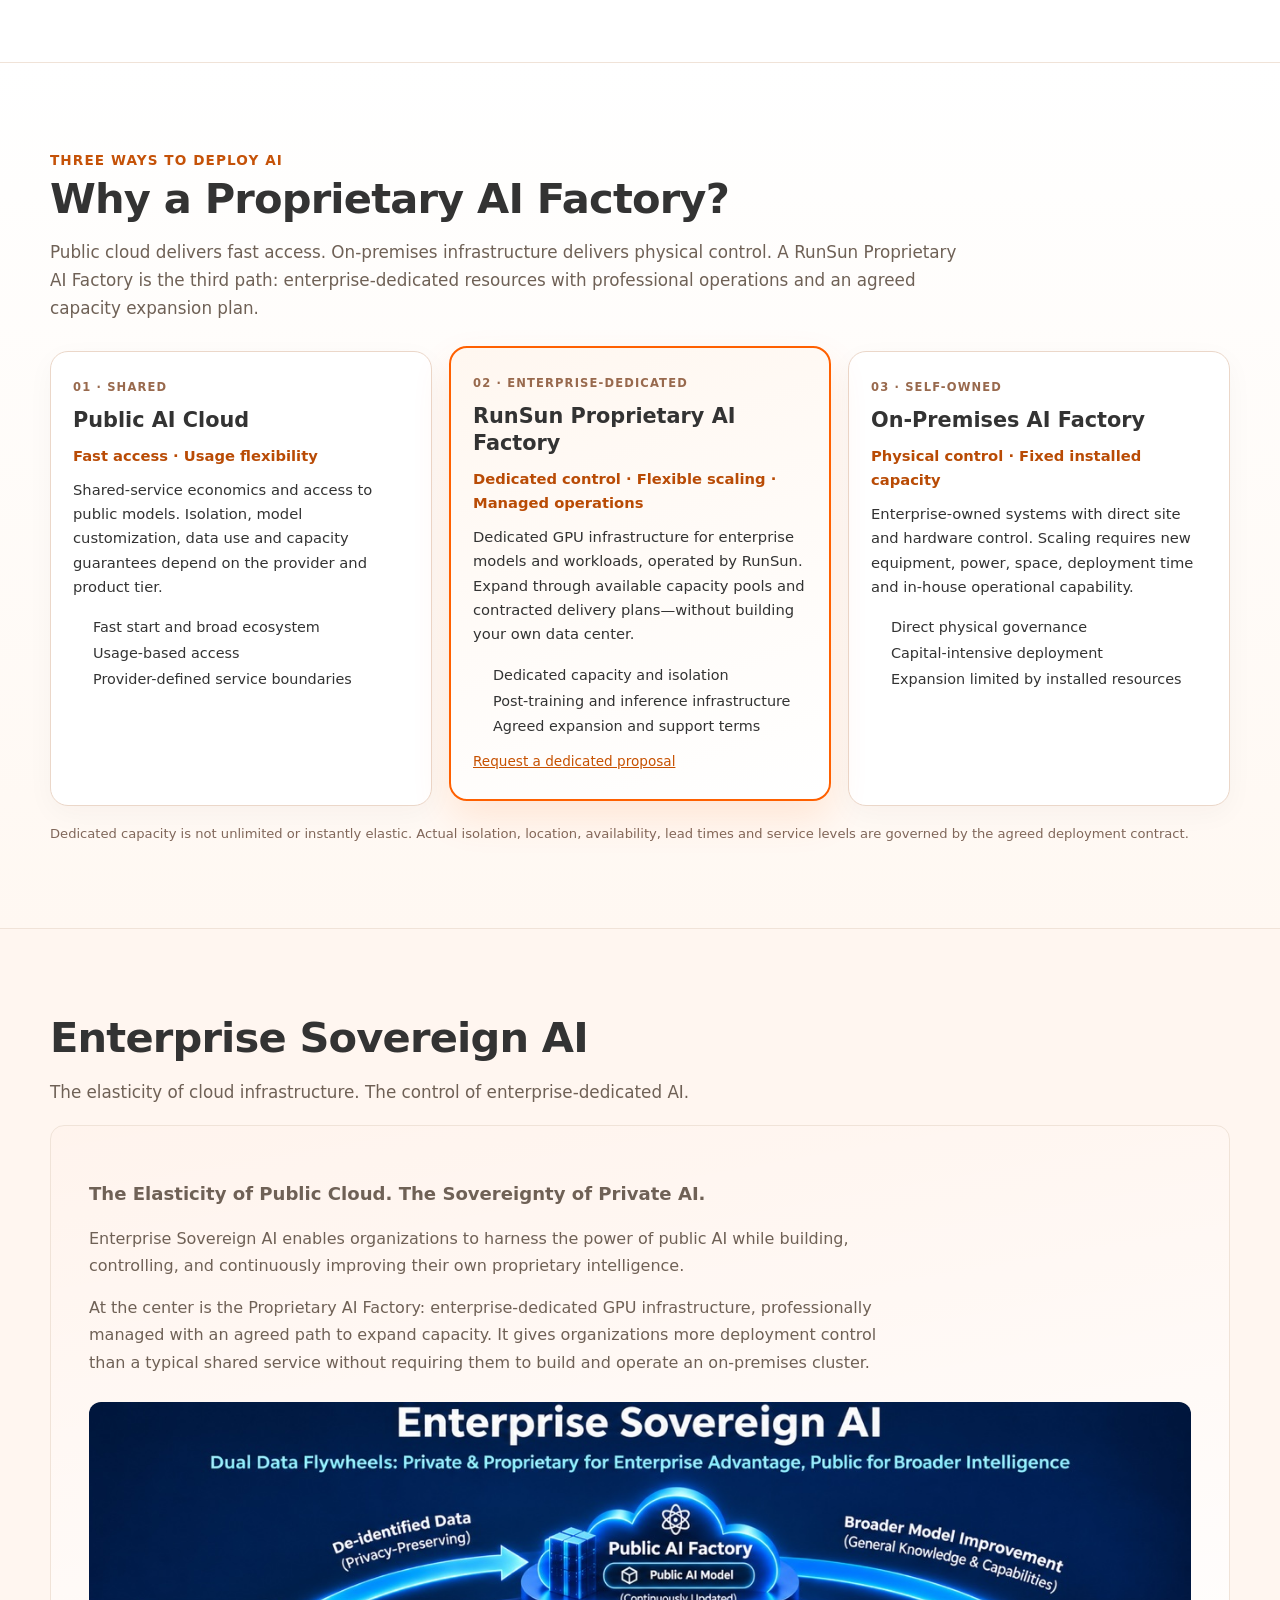
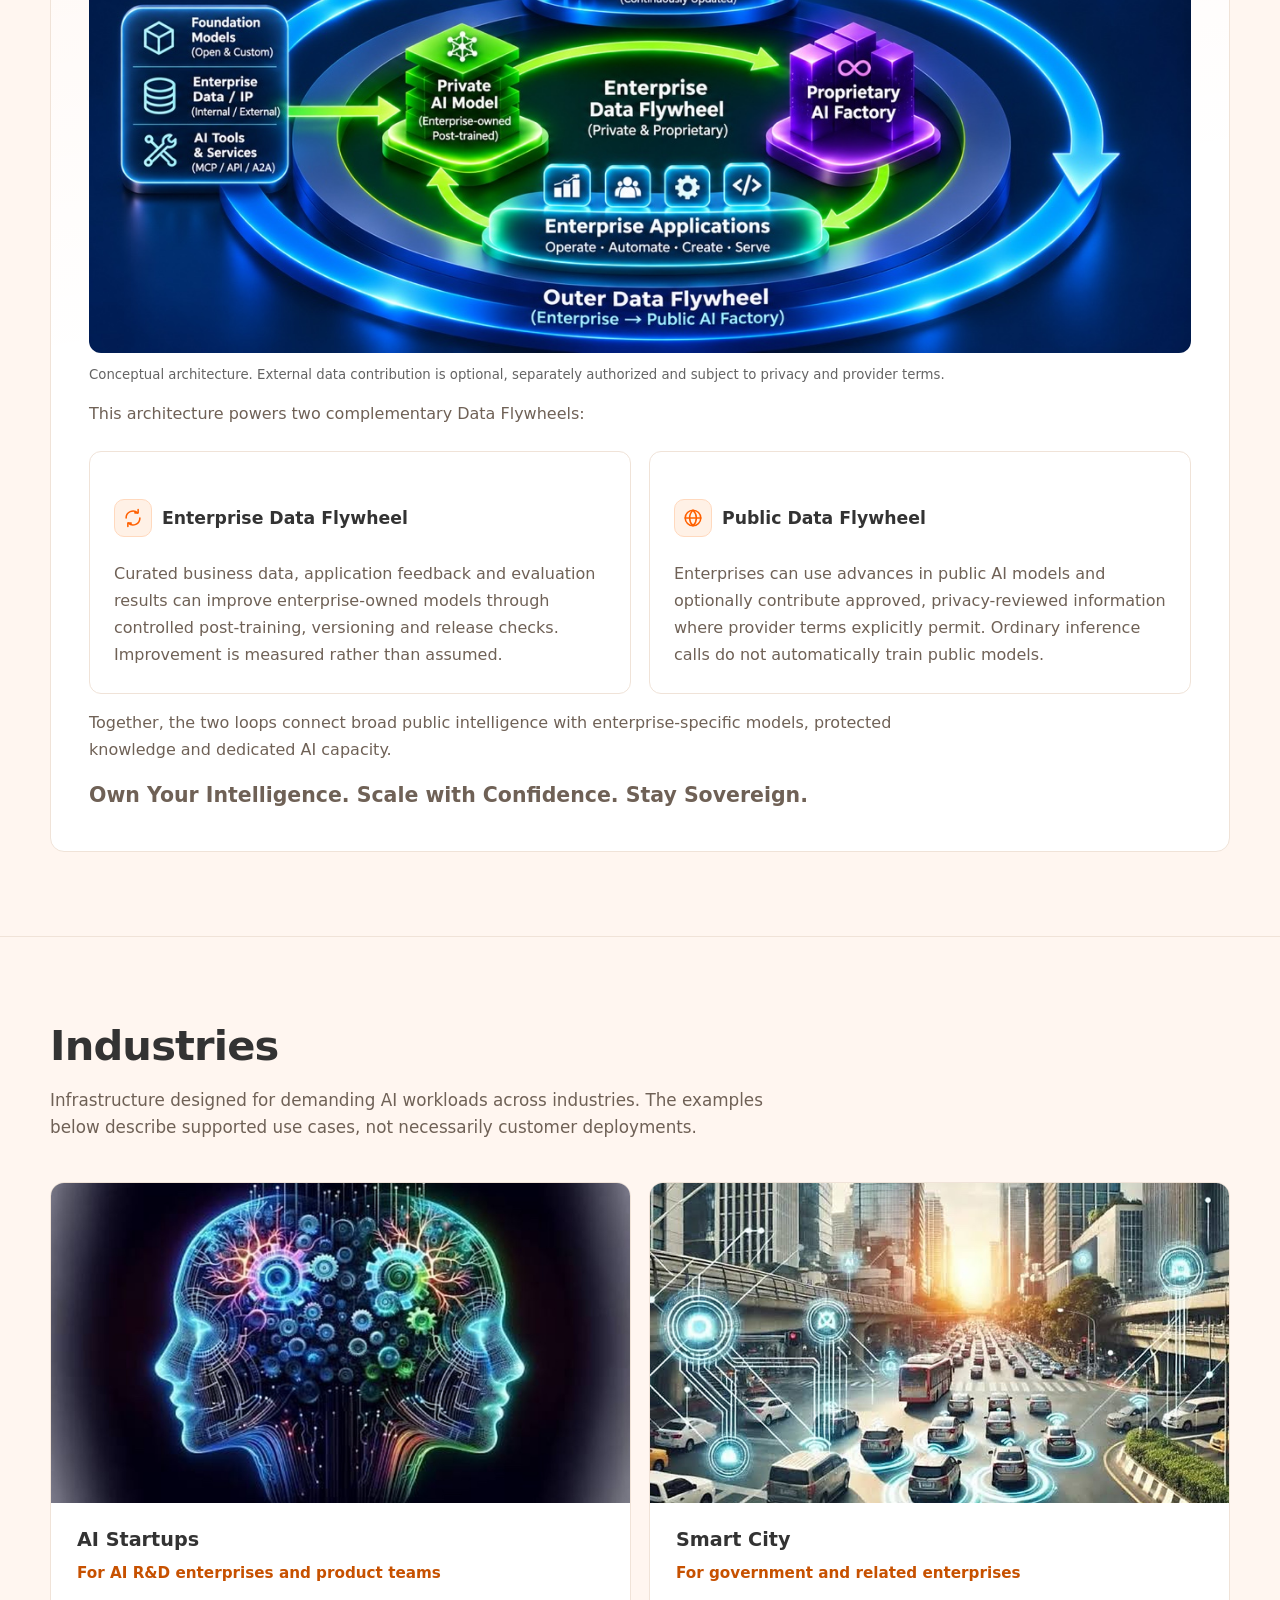
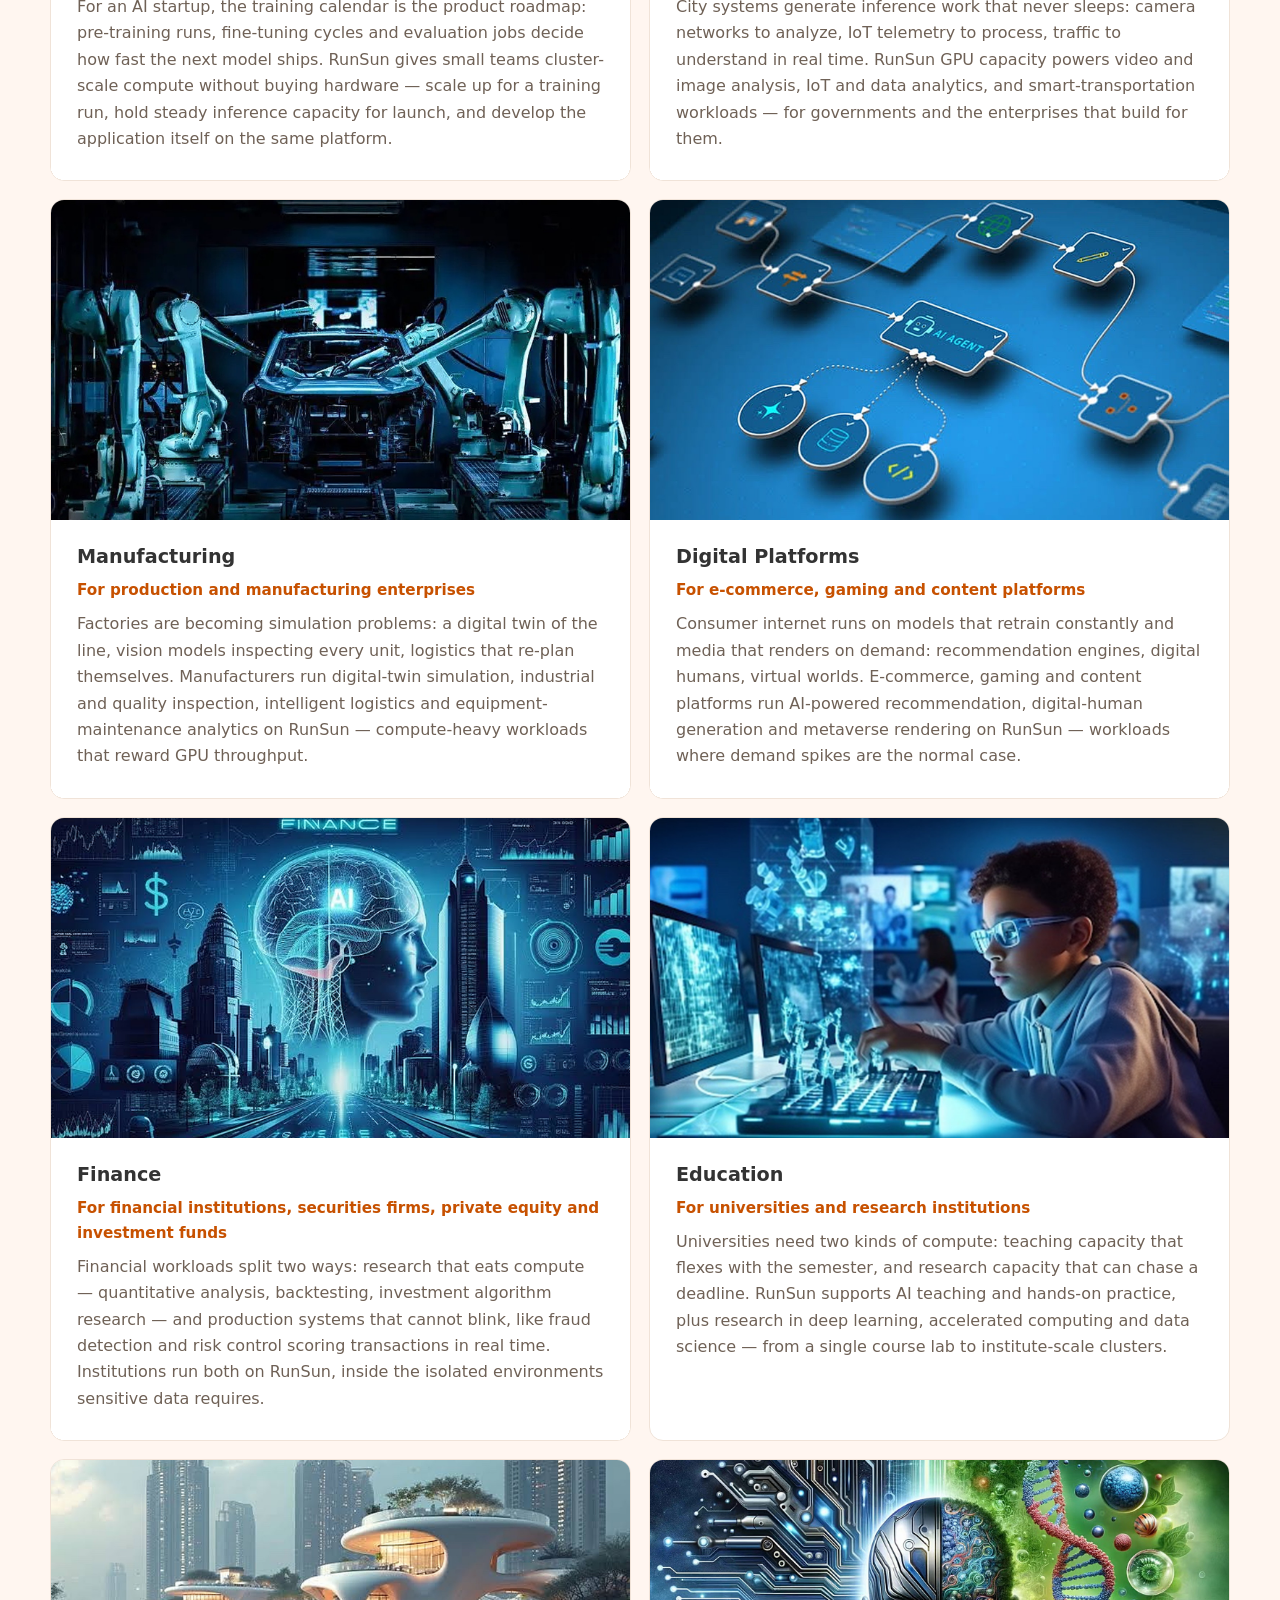
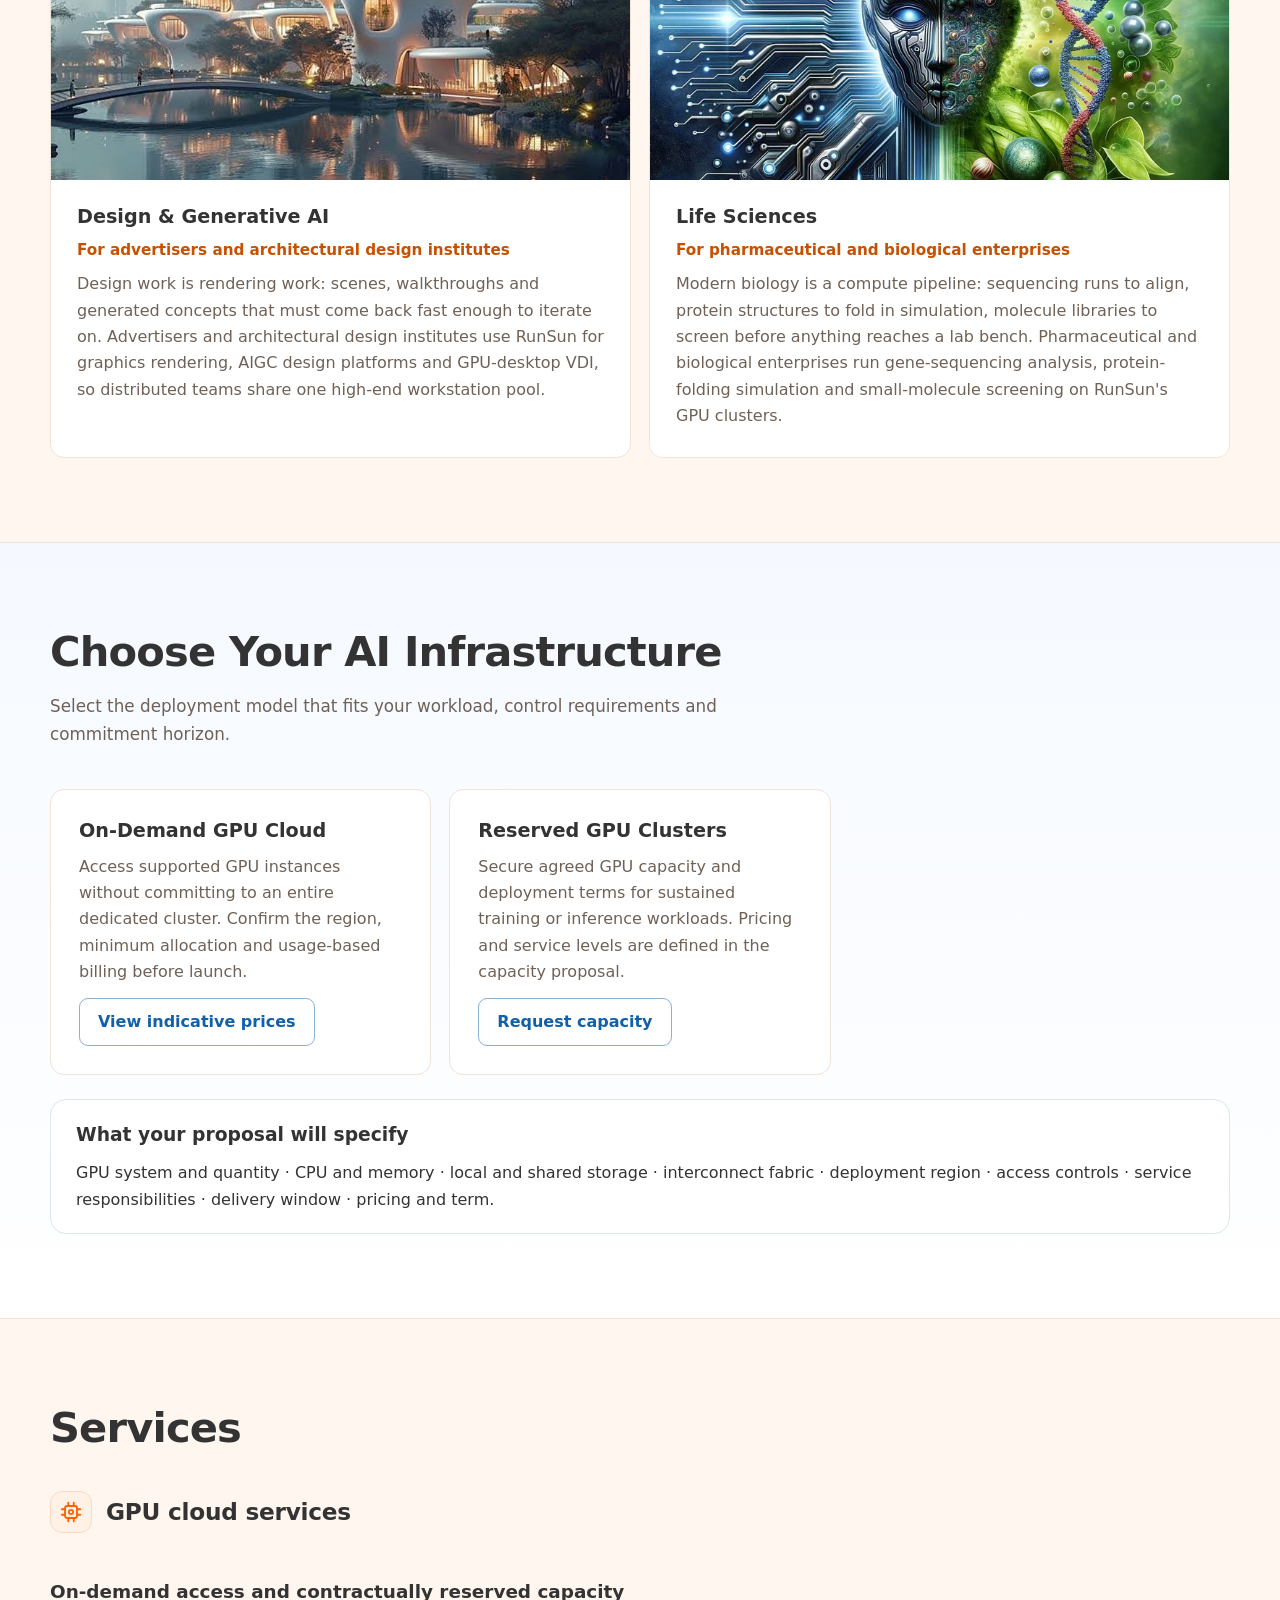
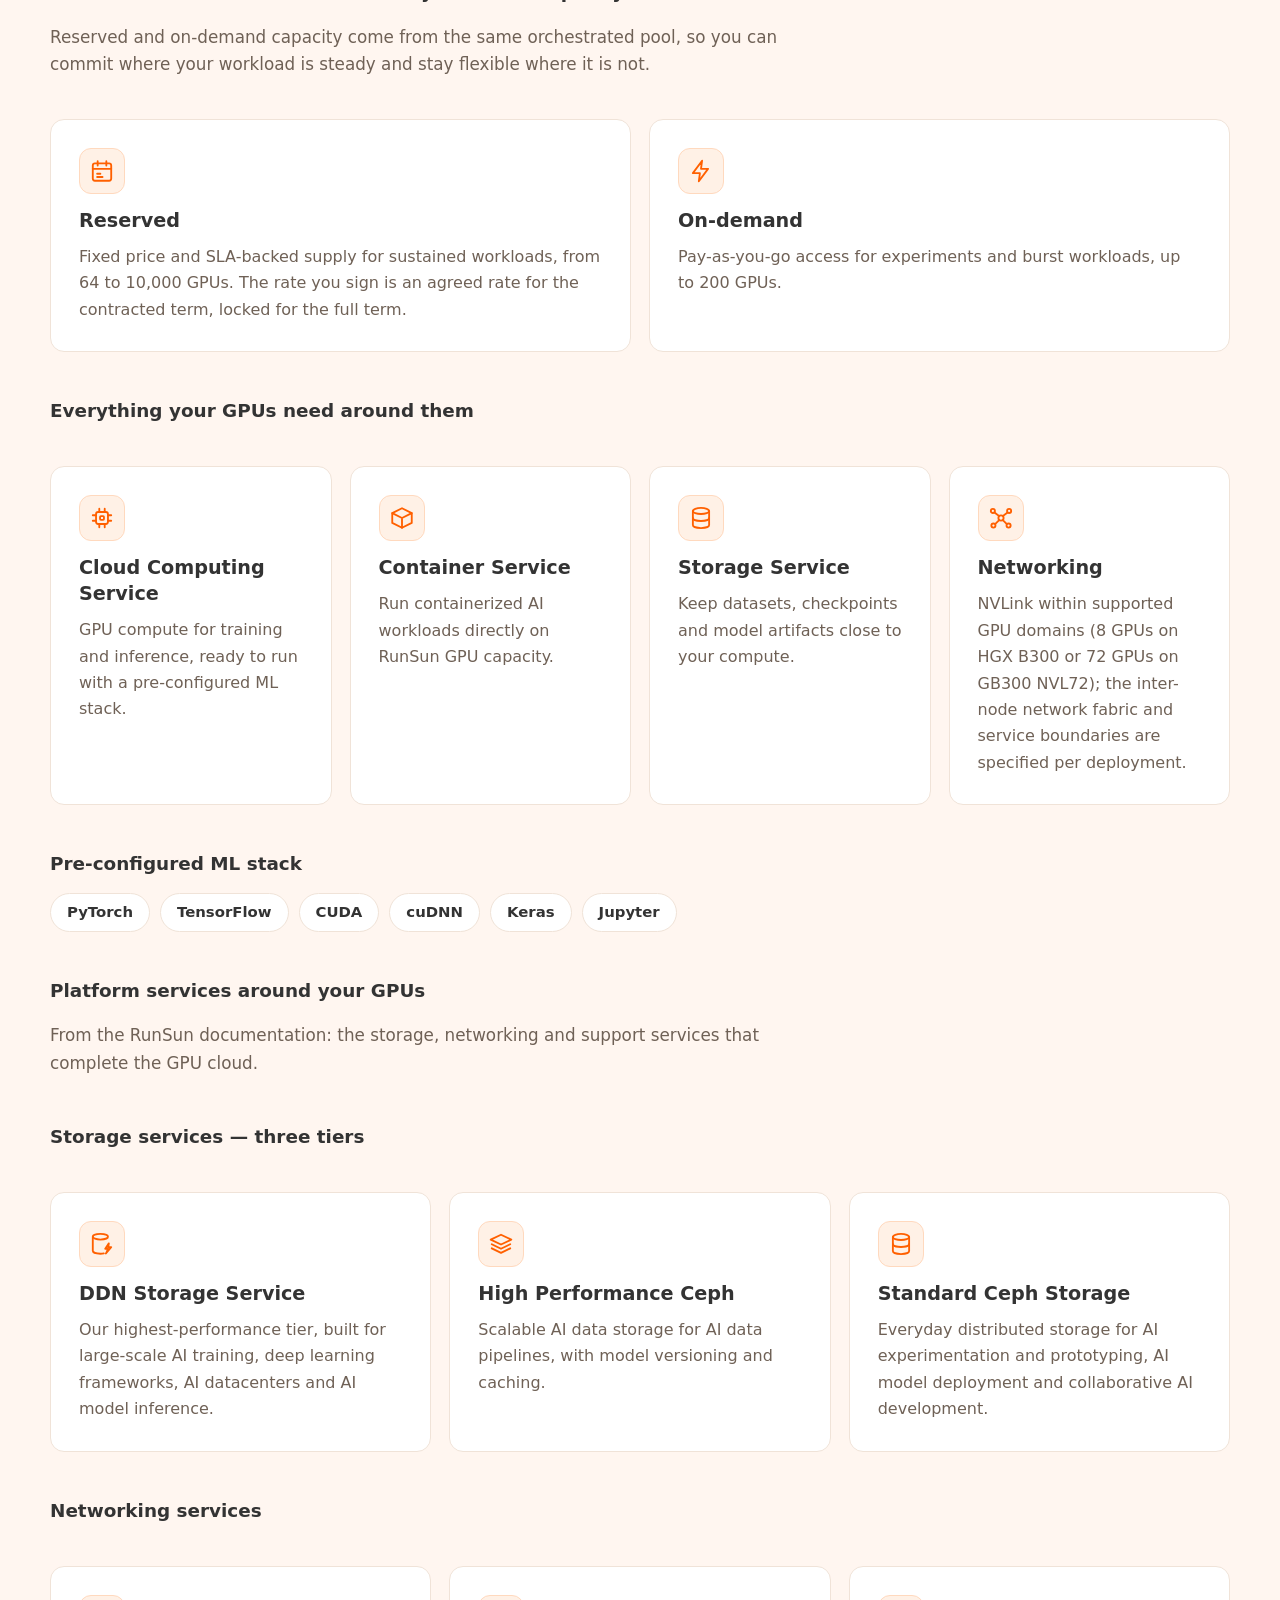
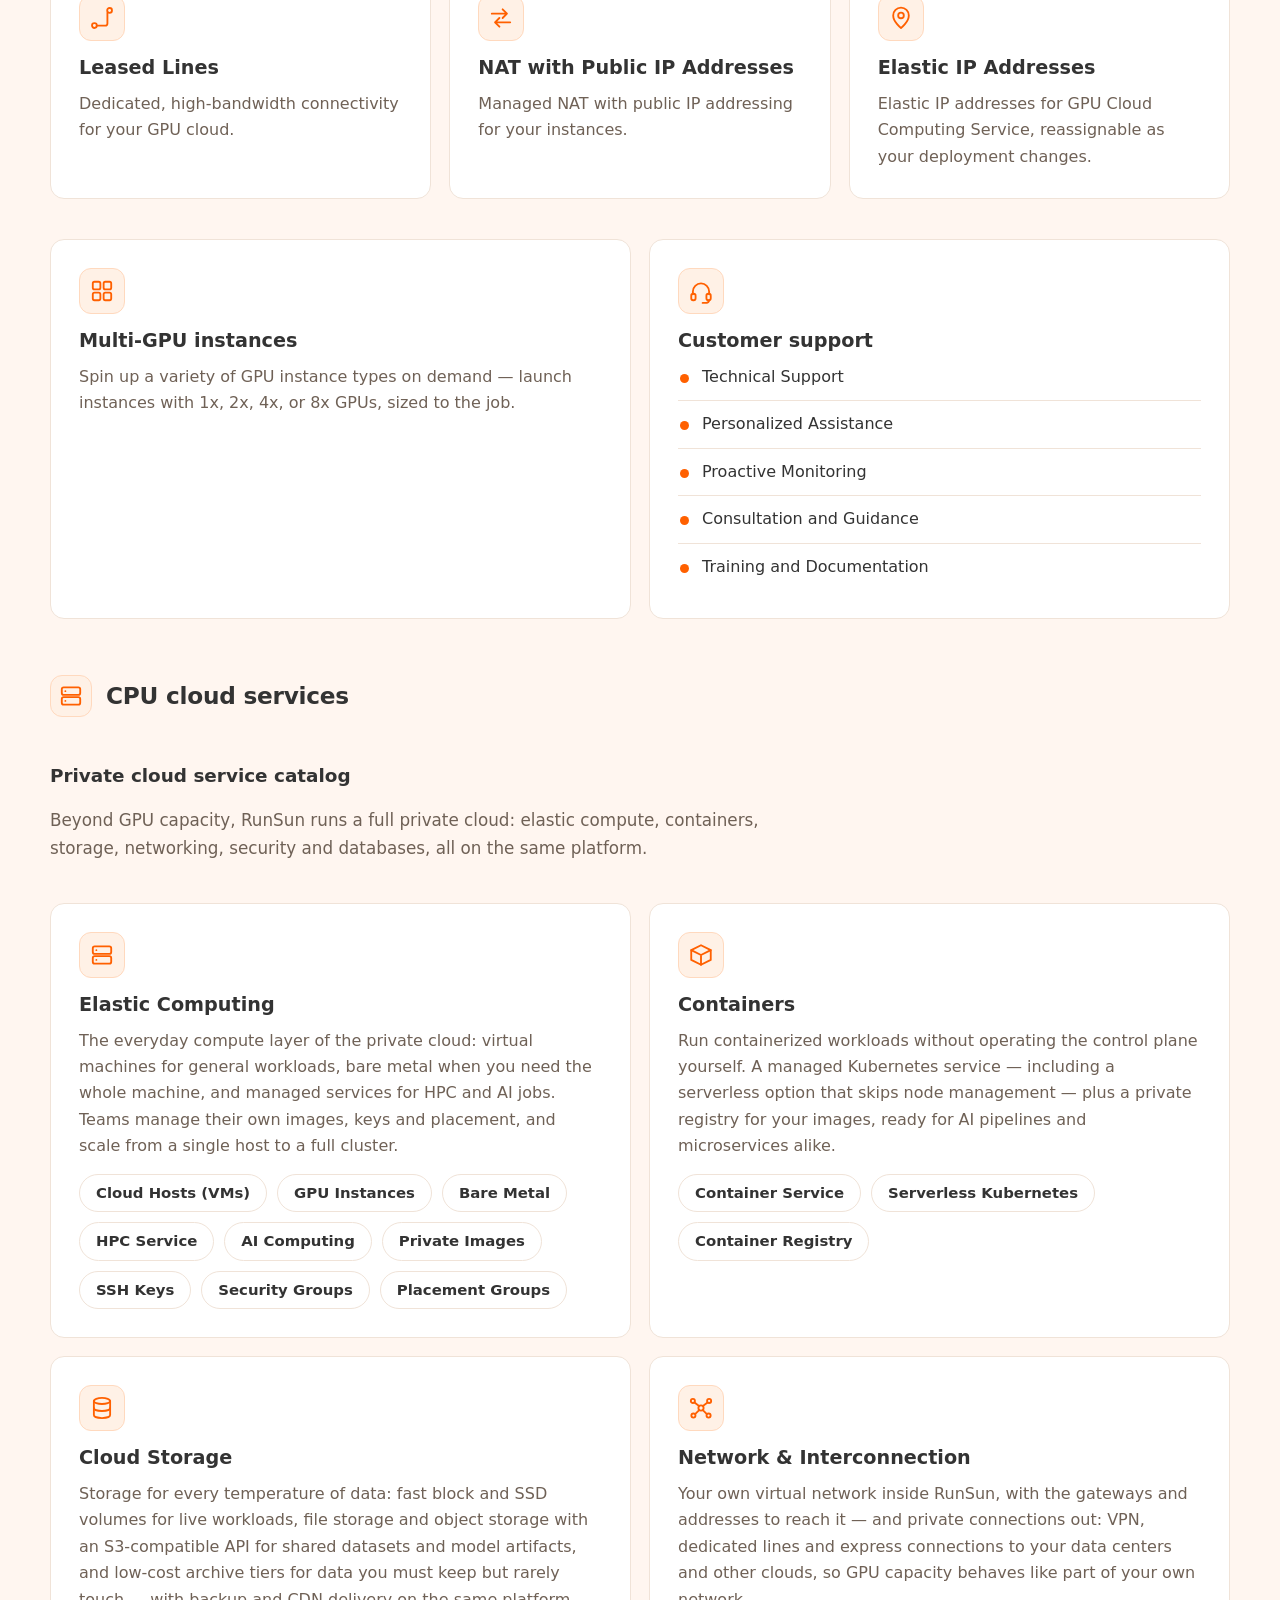
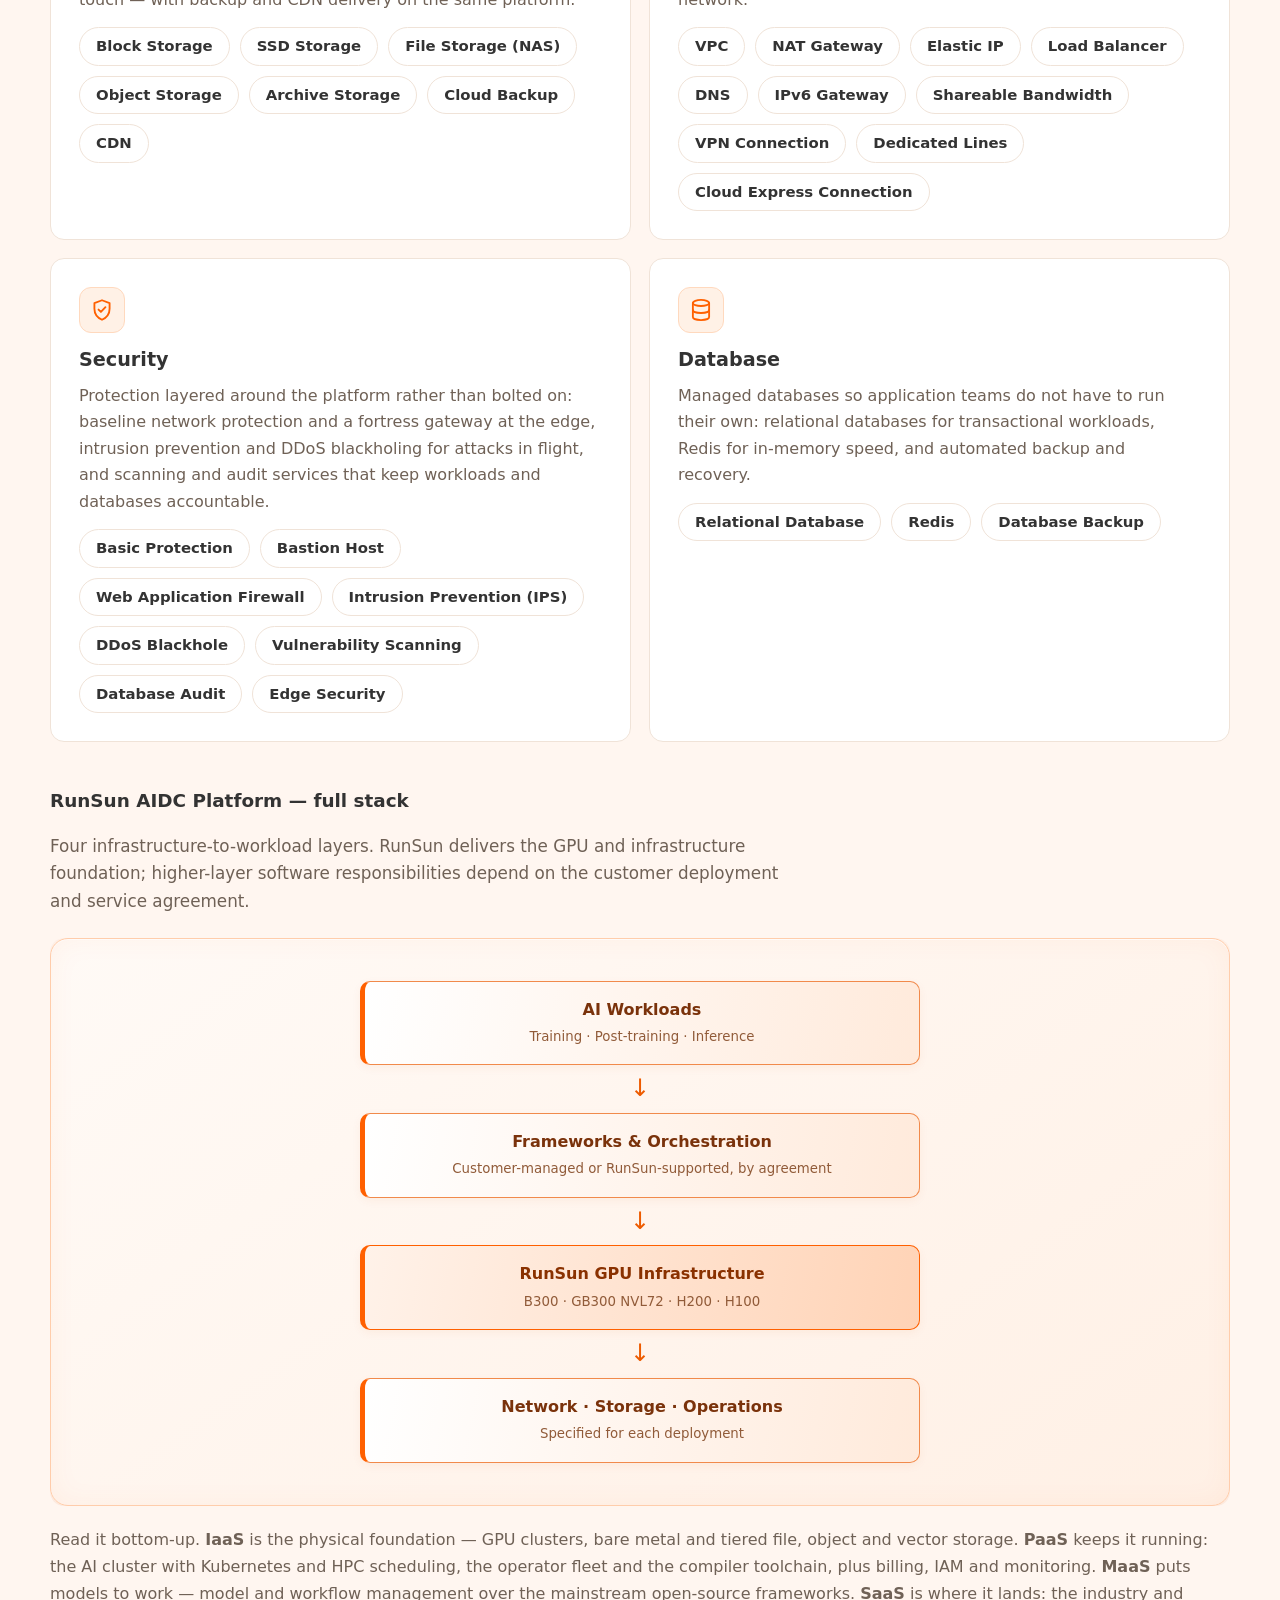
==== commit f7851cb1: "V3.1 remove repeated architecture, flywheel and AI Factory explanations" ====
--- a/site-en/index.html
+++ b/site-en/index.html
@@ -170,16 +170,7 @@
 <p>Our GPU infrastructure combines compute, high-speed interconnects, storage and operations practices informed by NVIDIA platform guidance. The actual fabric, redundancy and service boundaries are defined for each deployment.</p>
 </div>
 </article>
-<article class="about-row">
-<figure>
-<div aria-label="AI workloads and frameworks deployed on RunSun GPU infrastructure with networking, storage and operations" class="architecture-diagram compact" role="img"><div>AI Workloads</div><span>↓</span><div>Frameworks &amp; Orchestration</div><span>↓</span><div>RunSun GPU Infrastructure</div><span>↓</span><div>Networking · Storage · Operations</div></div>
-<figcaption>RunSun AIDC Platform — the platform’s own full-stack diagram.</figcaption>
-</figure>
-<div>
-<h3>AI Frameworks and Managed Infrastructure</h3>
-<p>RunSun supports commonly used AI frameworks and deployment patterns for training and inference. NVIDIA AI Enterprise licensing, where applicable, is included only when stated in the service agreement or provided under an eligible customer license.</p>
-</div>
-</article>
+
 <article class="about-row flip">
 <figure>
 <img alt="A golden padlock inside a digital vault ring, over binary code and a network of glowing nodes" decoding="async" height="900" loading="lazy" src="assets/about-proprietary-cloud.jpg" width="1600"/>
@@ -223,18 +214,7 @@
 <p>At the center is the Proprietary AI Factory: enterprise-dedicated GPU infrastructure, professionally managed with an agreed path to expand capacity. It gives organizations more deployment control than a typical shared service without requiring them to build and operate an on-premises cluster.</p>
 <figure class="sovereign-figure">
 <img alt="Enterprise Sovereign AI diagram: two data flywheels — the Enterprise Data Flywheel (private and proprietary) and the outer Public Data Flywheel — turning around the Proprietary AI Factory" decoding="async" height="630" loading="lazy" src="assets/sovereign-ai-flywheels.jpg" width="1260"/>
-<figcaption>Conceptual architecture. External data contribution is optional, separately authorized and subject to privacy and provider terms.</figcaption></figure><div class="v3-flywheel-explainer"><div><span class="v3-loop-marker v3-loop-private">01</span><h3>Enterprise data flywheel</h3><p>Application feedback stays within enterprise-controlled workflows. Selected data is curated and evaluated, then used for post-training and controlled model releases. Each cycle can improve enterprise-specific intelligence.</p></div><div><span class="v3-loop-marker v3-loop-public">02</span><h3>Public intelligence flywheel</h3><p>Public models evolve through provider-managed updates. Enterprises benefit from new capabilities; external data contribution is optional, permissioned and subject to data-use controls—not an automatic consequence of API inference.</p></div></div>
-<div class="sovereign-grid">
-<div class="sovereign-card">
-<span aria-hidden="true" class="card-icon"><svg viewbox="0 0 24 24"><use href="#ic-cloud"></use></svg></span>
-<p>Public AI services provide rapid access to shared or provider-managed capacity and models. Dedicated AI factories instead offer contractually reserved capacity, defined isolation and enterprise-specific operational controls; public cloud may also offer dedicated options.</p>
-</div>
-<div class="sovereign-card">
-<span aria-hidden="true" class="card-icon"><svg viewbox="0 0 24 24"><use href="#ic-factory"></use></svg></span>
-<p>An on-premises AI factory offers direct physical control but expansion is constrained by purchased equipment, space, power and procurement lead times. RunSun’s managed dedicated approach offers planned expansion through available capacity pools, subject to agreed lead times and terms.</p>
-</div>
-</div>
-<p>This architecture powers two complementary Data Flywheels:</p>
+<figcaption>Conceptual architecture. External data contribution is optional, separately authorized and subject to privacy and provider terms.</figcaption></figure><p>This architecture powers two complementary Data Flywheels:</p>
 <div class="sovereign-grid">
 <div class="sovereign-card">
 <h4><span aria-hidden="true" class="card-icon"><svg viewbox="0 0 24 24"><use href="#ic-cycle"></use></svg></span> Enterprise Data Flywheel</h4>
@@ -323,7 +303,7 @@
 <!-- Flagship GPUs -->
 <!-- Platform comparison -->
 <!-- Services (Service Models + Products + Platform, merged) -->
-<section class="section buying-section" id="deployment"><div class="wrap"><h2>Choose Your AI Infrastructure</h2><p class="section-intro">Select the deployment model that fits your workload, control requirements and commitment horizon.</p><div class="card-grid cols-3"><article class="card"><h3>On-Demand GPU Cloud</h3><p>Access supported GPU instances without committing to an entire dedicated cluster. Confirm the region, minimum allocation and usage-based billing before launch.</p><a class="cta cta-secondary" href="#pricing">View indicative prices</a></article><article class="card"><h3>Reserved GPU Clusters</h3><p>Secure agreed GPU capacity and deployment terms for sustained training or inference workloads. Pricing and service levels are defined in the capacity proposal.</p><a class="cta cta-secondary" data-product="Reserved GPU Cluster" href="#contact">Request capacity</a></article><article class="card"><h3>Proprietary AI Factory</h3><p>Enterprise-dedicated, provider-managed infrastructure for private models and data. Combine isolation with planned capacity expansion, without operating your own on-premises GPU facility.</p><a class="cta cta-secondary" href="#sovereign">Explore sovereign AI</a></article></div><div class="deployment-notes"><h3>What your proposal will specify</h3><p>GPU system and quantity · CPU and memory · local and shared storage · interconnect fabric · deployment region · access controls · service responsibilities · delivery window · pricing and term.</p></div></div></section><section class="section section-alt" id="services">
+<section class="section buying-section" id="deployment"><div class="wrap"><h2>Choose Your AI Infrastructure</h2><p class="section-intro">Select the deployment model that fits your workload, control requirements and commitment horizon.</p><div class="card-grid cols-3"><article class="card"><h3>On-Demand GPU Cloud</h3><p>Access supported GPU instances without committing to an entire dedicated cluster. Confirm the region, minimum allocation and usage-based billing before launch.</p><a class="cta cta-secondary" href="#pricing">View indicative prices</a></article><article class="card"><h3>Reserved GPU Clusters</h3><p>Secure agreed GPU capacity and deployment terms for sustained training or inference workloads. Pricing and service levels are defined in the capacity proposal.</p><a class="cta cta-secondary" data-product="Reserved GPU Cluster" href="#contact">Request capacity</a></article></div><div class="deployment-notes"><h3>What your proposal will specify</h3><p>GPU system and quantity · CPU and memory · local and shared storage · interconnect fabric · deployment region · access controls · service responsibilities · delivery window · pricing and term.</p></div></div></section><section class="section section-alt" id="services">
 <div class="wrap">
 <h2>Services</h2>
 <h3 class="services-part first"><span aria-hidden="true" class="card-icon"><svg viewbox="0 0 24 24"><use href="#ic-gpu"></use></svg></span>GPU cloud services</h3>
@@ -658,10 +638,7 @@
 </article>
 </div>
 <div class="card-grid cols-2">
-<article class="card">
-<h3>Industry solutions</h3>
-<p>Eight industries run on RunSun capacity — see the <a href="#industries">Industries</a> section above for who we serve and what they run.</p>
-</article>
+
 <article class="card has-map">
 <span aria-hidden="true" class="region-map map-tall invert" style="background-image:url(assets/map-japan.png)"></span>
 <h3>Japan</h3>
--- a/site-en/style.css
+++ b/site-en/style.css
@@ -31,3 +31,87 @@
 .carousel-pause:hover,.carousel-pause:focus-visible{background:#fff;color:#0c2545;outline:2px solid #ff6b00;outline-offset:2px}
 .stats .stat strong{font-size:clamp(1.5rem,2.2vw,2.35rem);line-height:1.15;overflow-wrap:normal}
 @media(max-width:700px){.stats .stat strong{font-size:clamp(1.65rem,6vw,2.25rem)}}
+
+
+/* RunSun V3 — brand-colored diagrams and AI Factory positioning */
+.architecture-diagram,
+.architecture-diagram.compact {
+  background:linear-gradient(145deg,#fffaf6 0%,#fff0e5 100%);
+  border:1px solid #ffd0b0;
+  color:#6d2d0a;
+  box-shadow:inset 0 1px 0 #fff,0 12px 30px rgba(191,74,0,.08);
+  padding:clamp(22px,4vw,42px);
+  gap:10px;
+}
+.architecture-diagram div {
+  border:1.5px solid #f18a4b;
+  border-left:5px solid #ff6000;
+  background:linear-gradient(100deg,#fff 0%,#ffeadb 100%);
+  color:#7a320b;
+  box-shadow:0 3px 10px rgba(200,81,0,.06);
+  padding:15px 20px;
+  width:min(100%,560px);
+  font-weight:750;
+}
+.architecture-diagram div:nth-of-type(3) {
+  background:linear-gradient(100deg,#fff2e9,#ffd3b6);
+  border-color:#ff6000;
+  color:#8a3100;
+}
+.architecture-diagram span {color:#ed5b00;font-size:24px;line-height:1.15}
+.architecture-diagram small {color:#915b39;font-weight:450;line-height:1.5}
+.architecture-diagram.compact {min-height:310px;font-size:.95rem}
+.stack-figure {margin-top:22px}
+.stack-figure + .stack-guide {margin-top:20px}
+.flow-diagram .flow-step {
+  background:linear-gradient(165deg,#fff,#fff3eb);
+  border:1px solid #f5c4a6;
+  box-shadow:0 7px 22px rgba(190,72,0,.05);
+}
+.flow-diagram .flow-arrow {color:#e65a09}
+.flow-diagram.fx-surface .flow-step::after,
+.flow-diagram.fx-surface .flow-arrow::after {background:#ff6000}
+.v3-factory-promise {
+  display:grid;grid-template-columns:minmax(0,1fr) auto;align-items:center;
+  gap:8px 30px;margin:30px 0 22px;padding:24px 30px;
+  border:1px solid #ffc49d;border-left:6px solid #ff6000;
+  border-radius:16px;background:linear-gradient(110deg,#fff5ed,#fff);
+  box-shadow:0 10px 30px rgba(255,96,0,.07);
+}
+.v3-factory-promise .v3-promise-kicker {grid-column:1/-1;color:#b54a00;font-size:.76rem;font-weight:800;letter-spacing:.13em}
+.v3-factory-promise strong {font-size:clamp(1.14rem,2.1vw,1.55rem);line-height:1.3;color:#432a1c}
+.v3-factory-promise p {grid-column:1;margin:0;color:#685345;font-size:.95rem}
+.v3-factory-promise a {grid-column:2;grid-row:2/4;display:inline-flex;gap:10px;align-items:center;white-space:nowrap;color:#bd4d00;font-weight:750;text-decoration:none;border-bottom:1px solid #d97338;padding-bottom:3px}
+.v3-advantage-section {background:linear-gradient(180deg,#fff,#fff8f2)}
+.v3-advantage-section .eyebrow {color:#c55208}
+.v3-advantage-section .section-intro {max-width:920px}
+.v3-deployment-grid {display:grid;grid-template-columns:repeat(3,minmax(0,1fr));gap:17px;margin-top:28px;align-items:stretch}
+.v3-deployment-card {display:flex;flex-direction:column;gap:10px;background:#fff;border:1px solid #ebd7c9;border-radius:18px;padding:26px 22px;box-shadow:0 8px 28px rgba(52,35,20,.035)}
+.v3-deployment-card .v3-card-type {font-size:.72rem;letter-spacing:.1em;font-weight:800;color:#98694d}
+.v3-deployment-card h3 {font-size:1.3rem;line-height:1.3;margin:0}
+.v3-deployment-card .v3-card-tag {font-weight:750;color:#b94b05;margin:0}
+.v3-deployment-card p {font-size:.92rem;line-height:1.65;margin:0}
+.v3-deployment-card ul {padding-left:20px;margin:6px 0 0;font-size:.9rem;line-height:1.8}
+.v3-deployment-card li::marker {color:#ff6000}
+.v3-deployment-card.v3-featured {border:2px solid #ff6000;background:linear-gradient(160deg,#fff7f0,#fff);box-shadow:0 18px 38px rgba(255,96,0,.12);transform:translateY(-5px)}
+.v3-deployment-card .cta {align-self:flex-start;margin-top:auto;font-size:.85rem}
+.v3-advantage-note {margin:17px 0 0;color:#80675a;font-size:.82rem}
+.v3-flywheel-explainer {display:grid;grid-template-columns:1fr 1fr;gap:16px;margin:22px 0 26px}
+.v3-flywheel-explainer > div {background:#fff;border:1px solid #eedbce;border-radius:14px;padding:20px 22px}
+.v3-flywheel-explainer h3 {font-size:1.1rem;margin:5px 0 8px}
+.v3-flywheel-explainer p {font-size:.9rem;line-height:1.65;margin:0;color:#67564a}
+.v3-loop-marker {display:inline-flex;align-items:center;justify-content:center;width:32px;height:32px;border-radius:50%;font-weight:800;font-size:.78rem;color:white}
+.v3-loop-private {background:#28964d}.v3-loop-public {background:#2178c9}
+@media(max-width:900px) {
+ .v3-deployment-grid {grid-template-columns:1fr}
+ .v3-deployment-card.v3-featured {transform:none}
+ .v3-factory-promise {grid-template-columns:1fr}
+ .v3-factory-promise a {grid-column:1;grid-row:auto;justify-self:start}
+}
+@media(max-width:600px) {
+ .v3-factory-promise {padding:19px 17px;margin:20px 0}
+ .v3-flywheel-explainer {grid-template-columns:1fr}
+ .v3-deployment-card {padding:22px 19px}
+ .architecture-diagram,.architecture-diagram.compact {padding:24px 15px}
+ .architecture-diagram div {padding:12px 14px}
+}
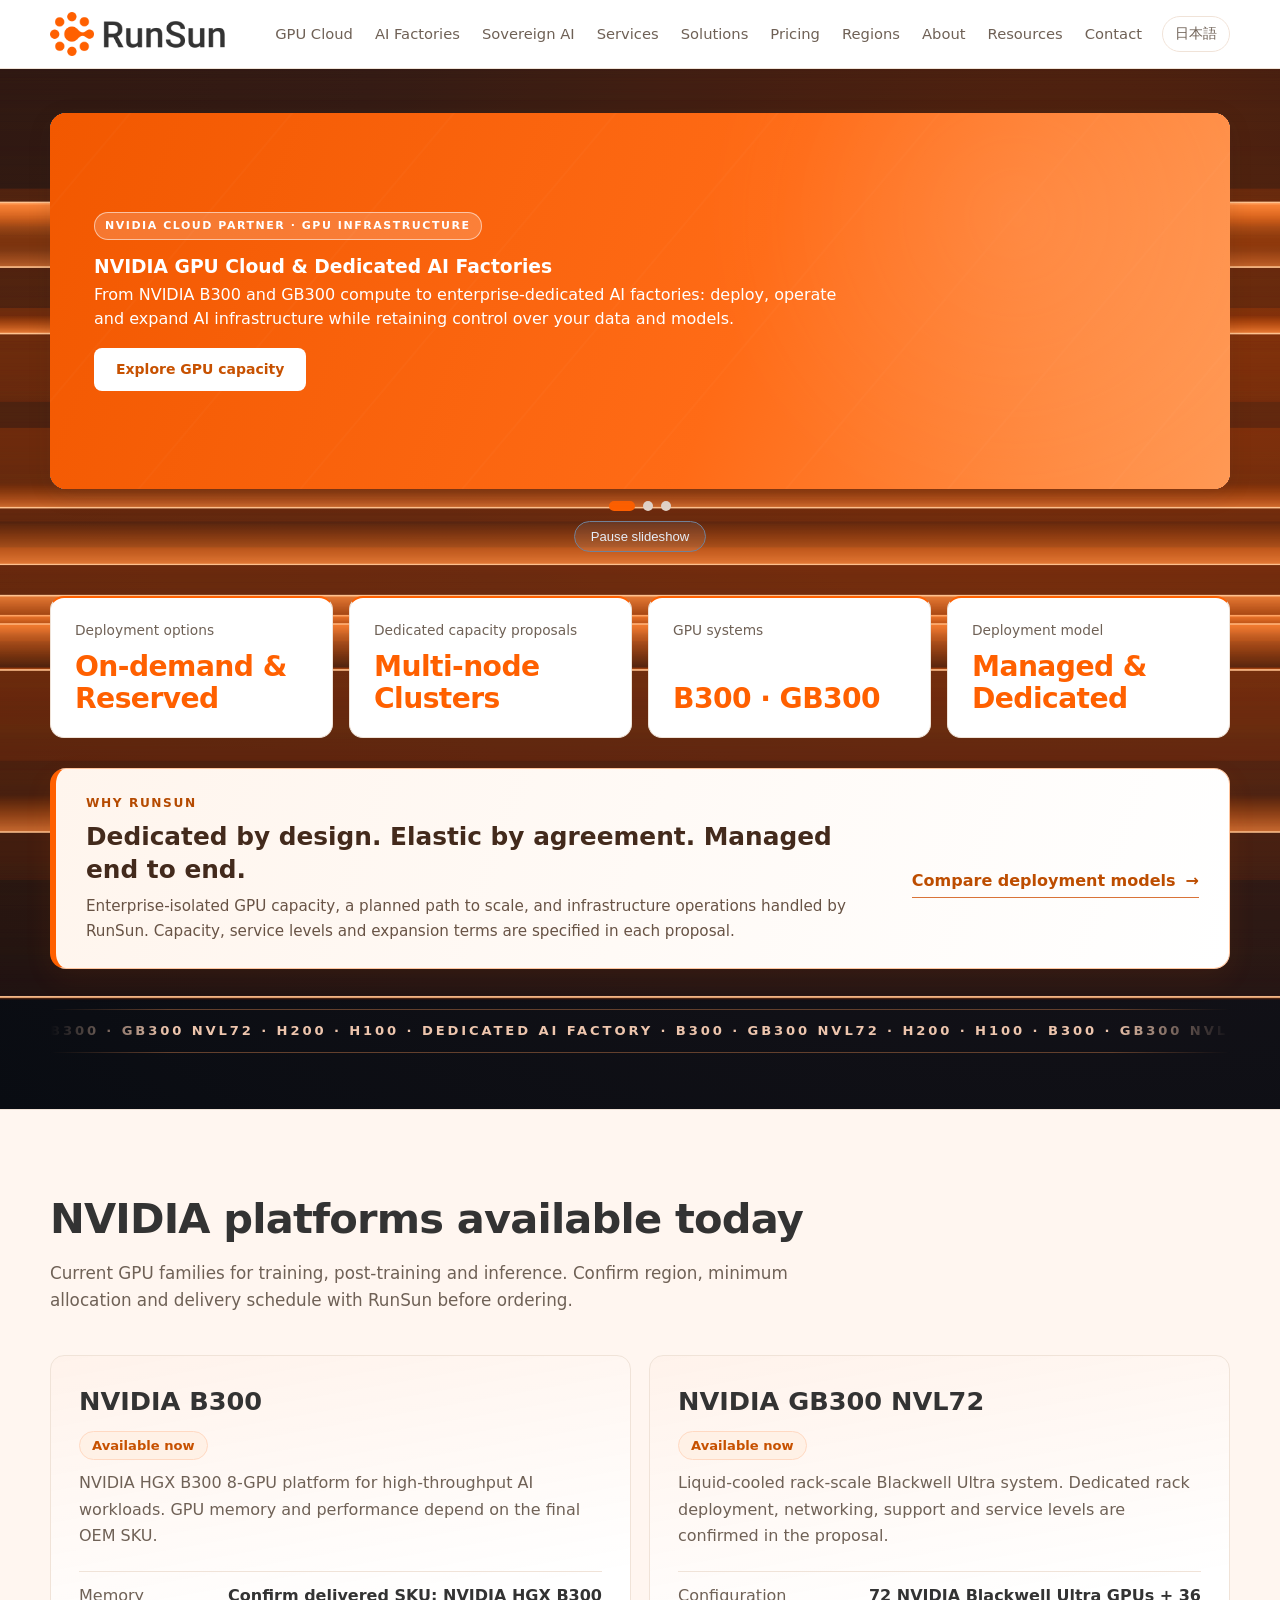
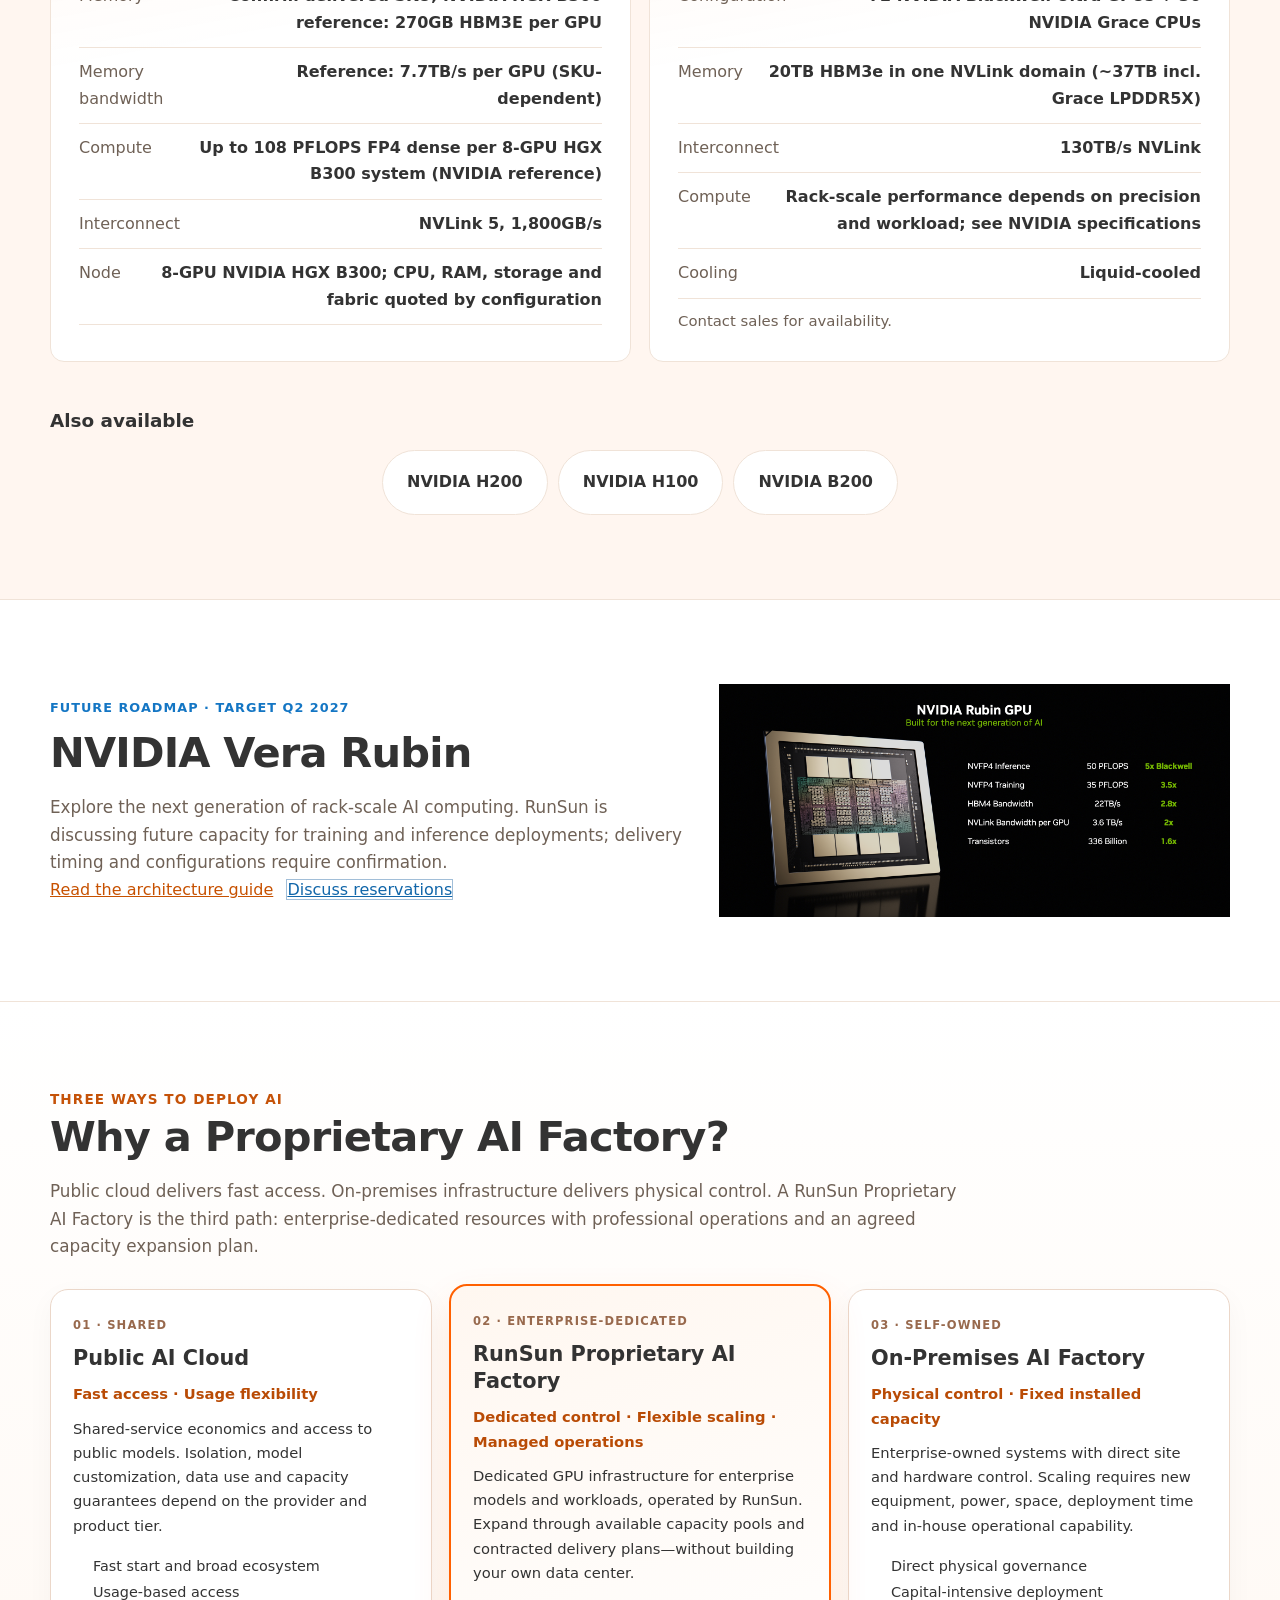
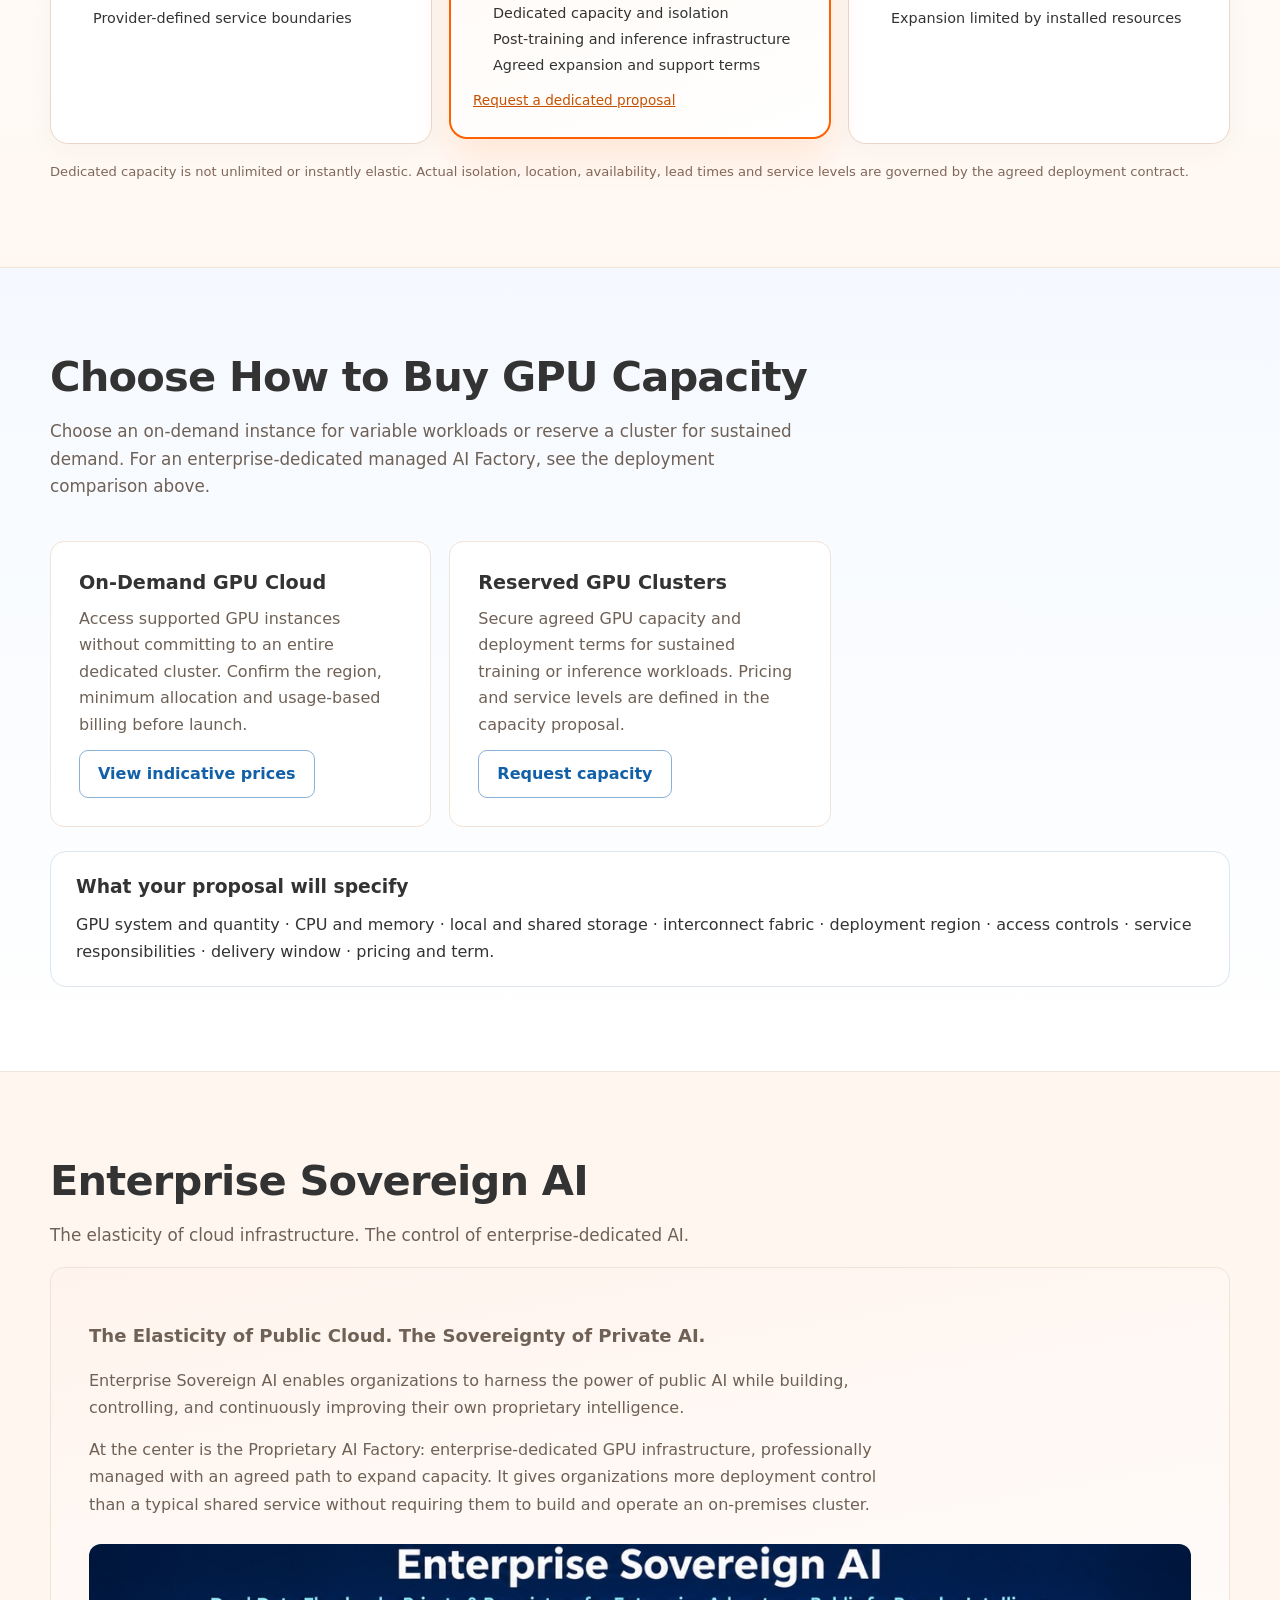
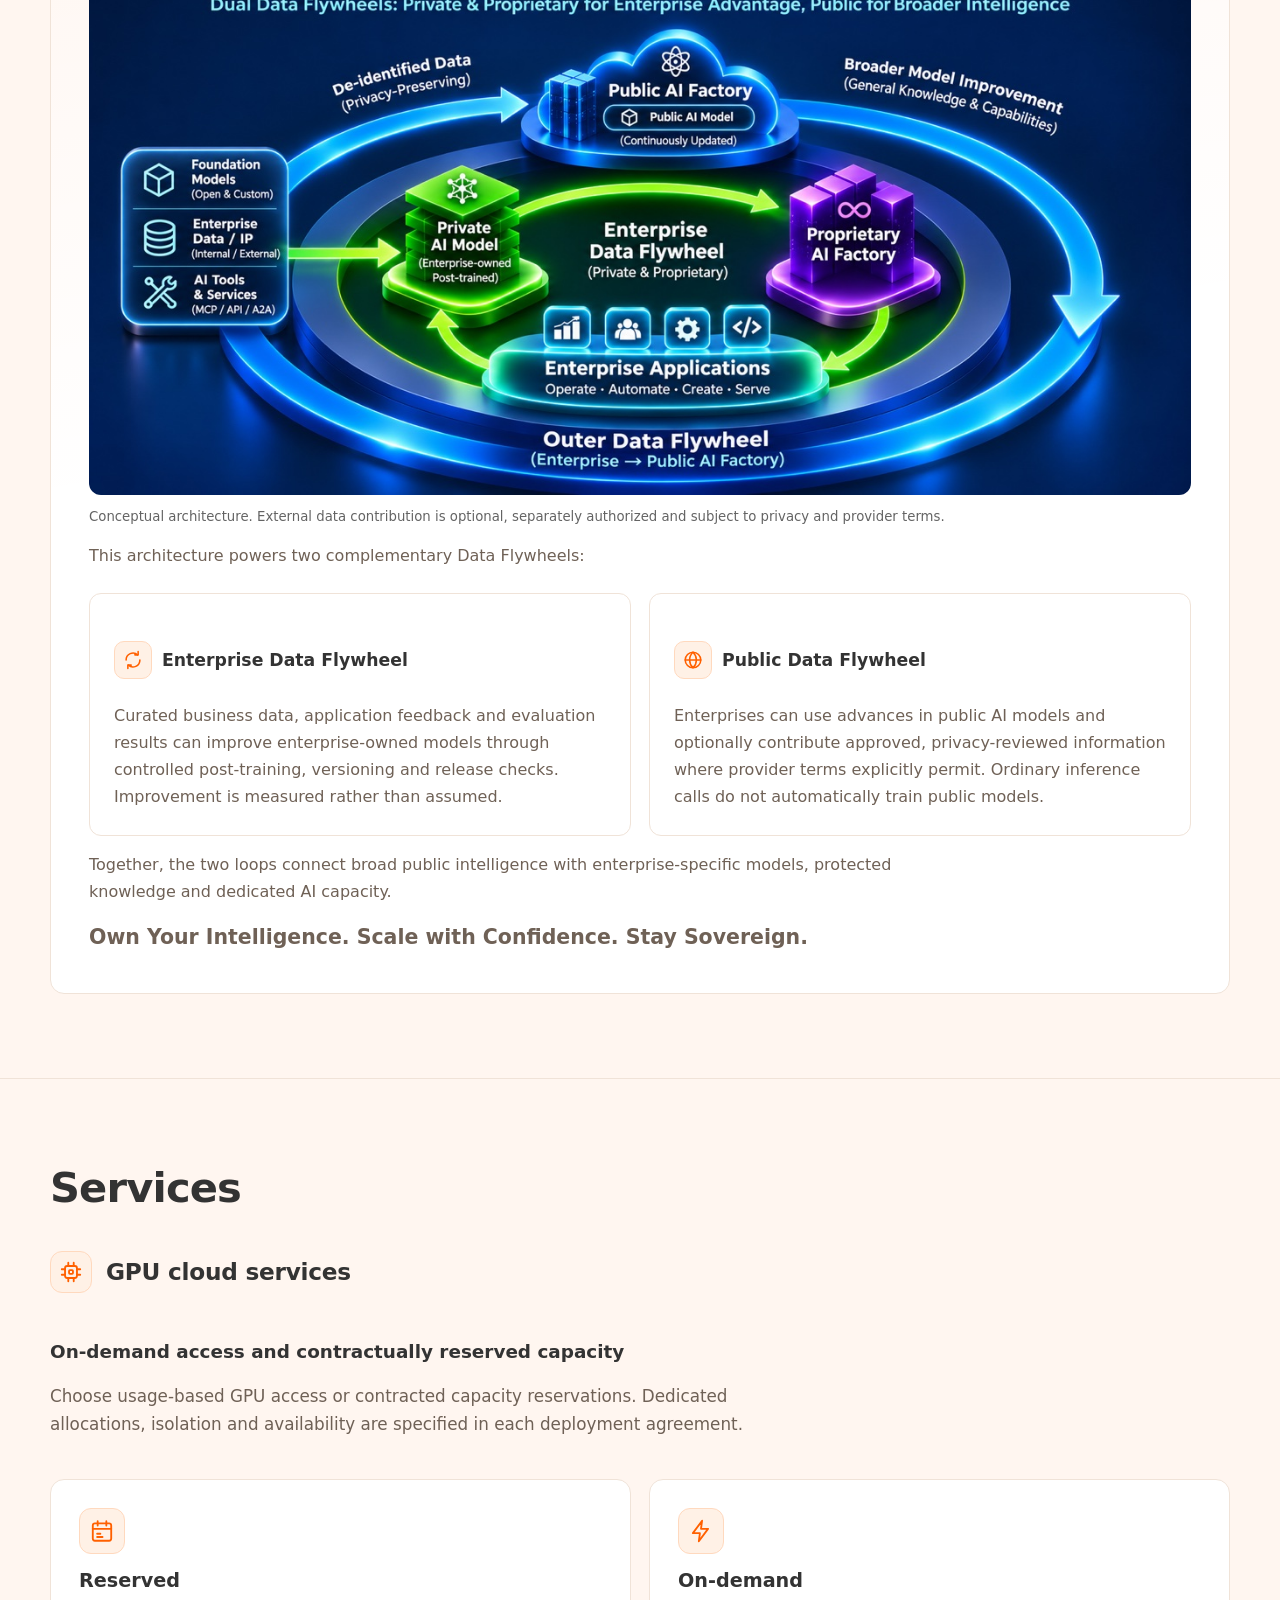
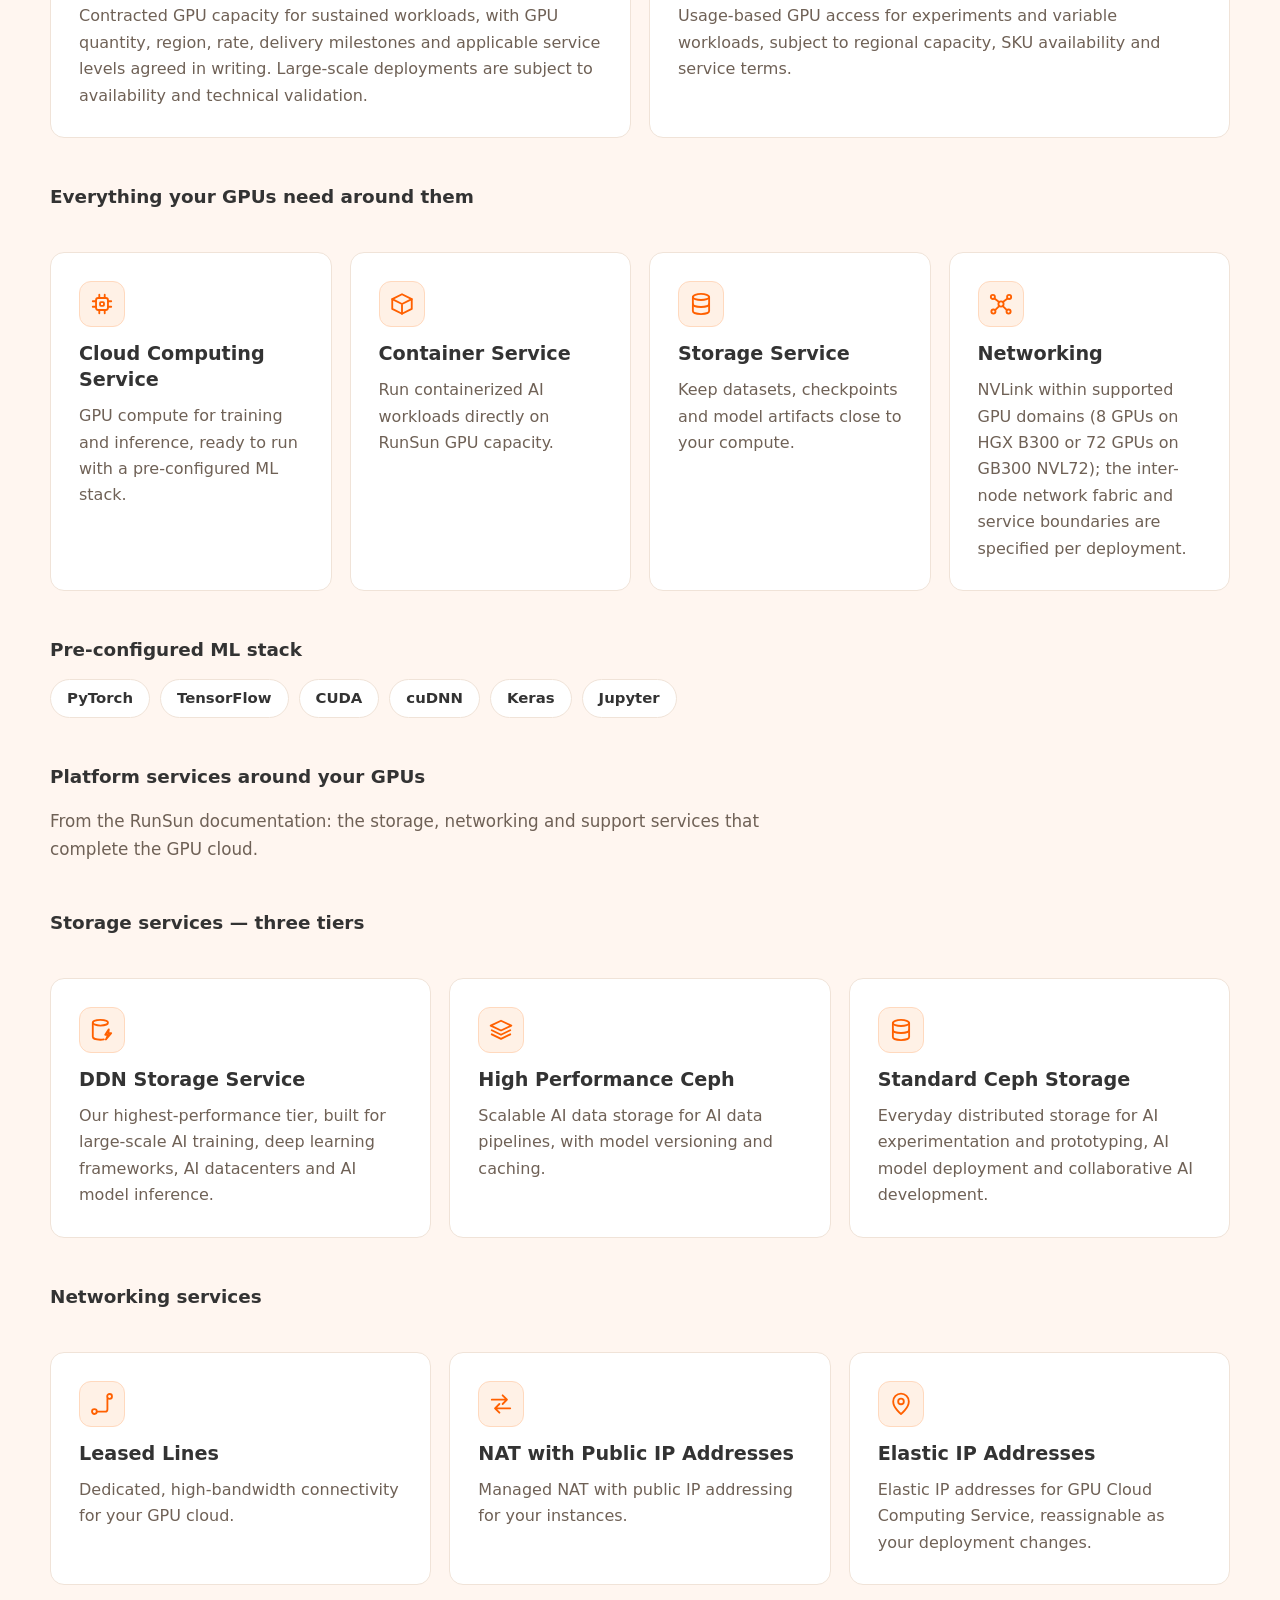
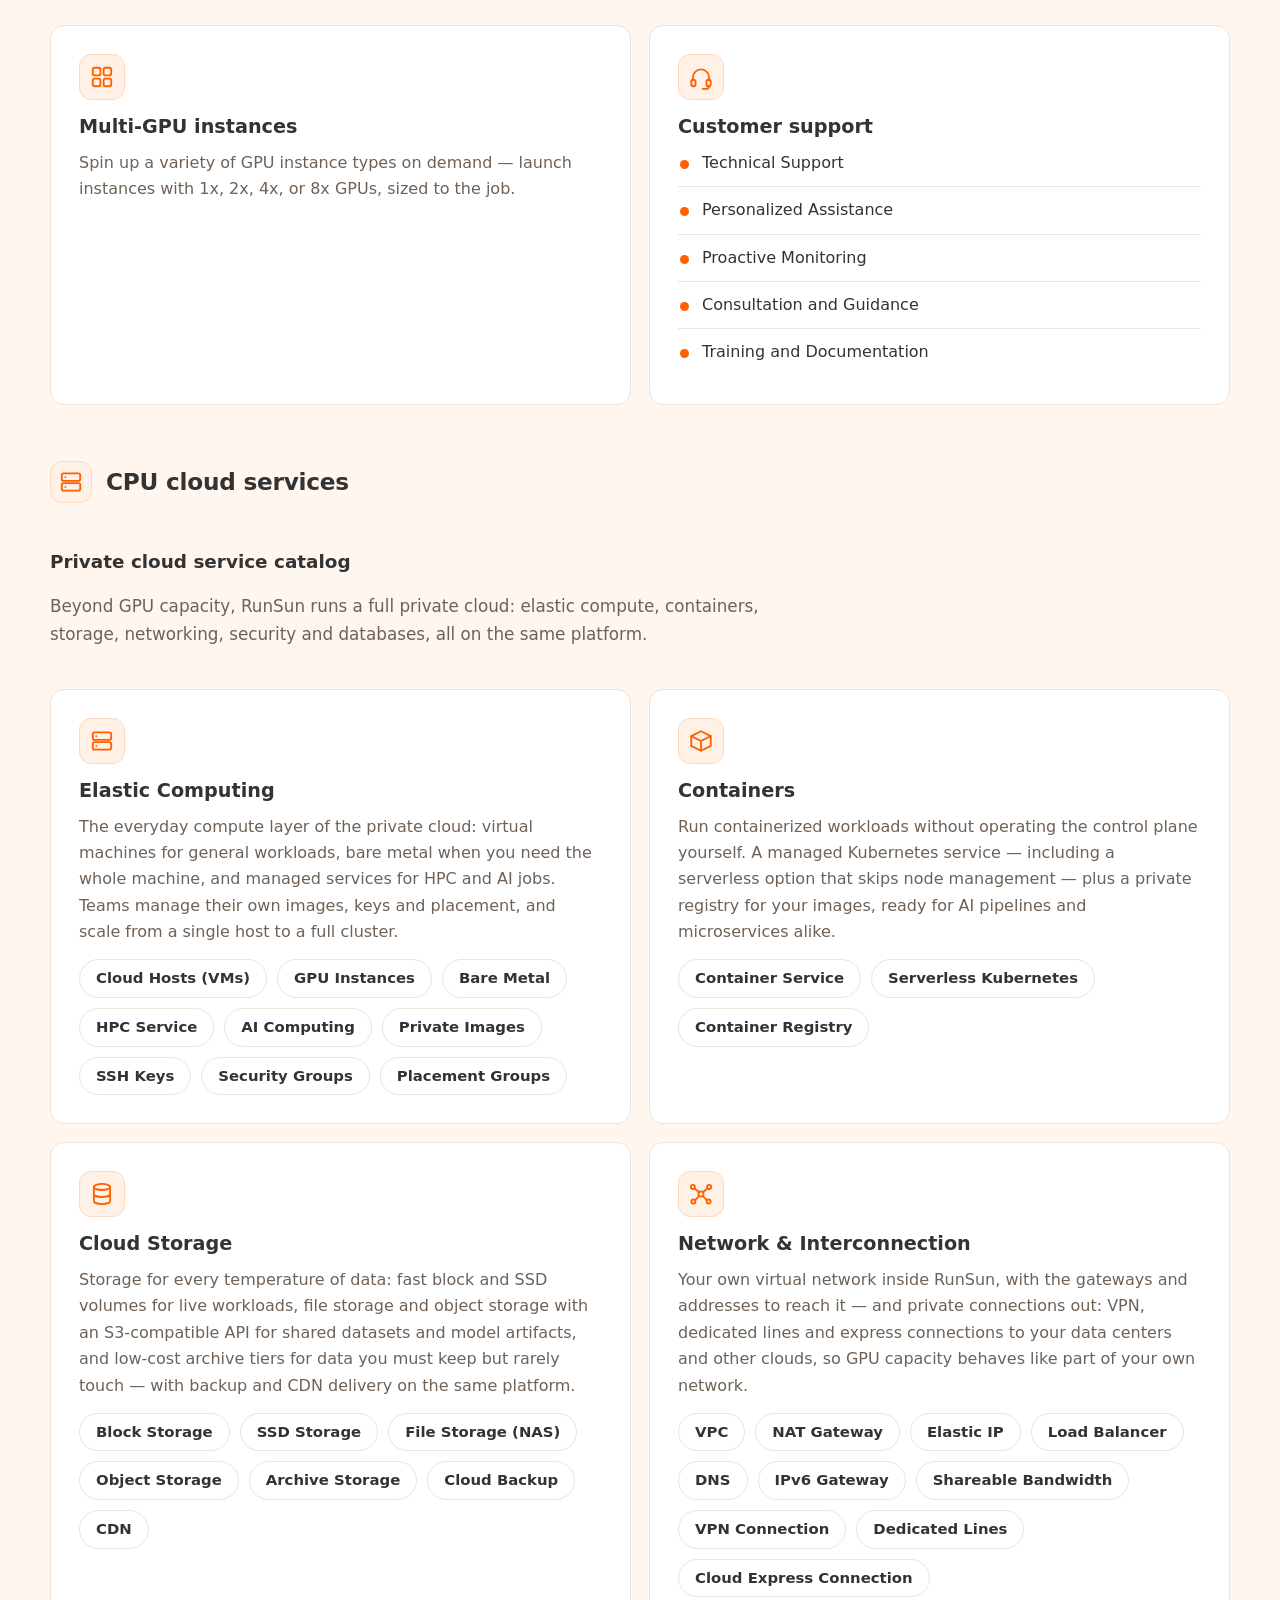
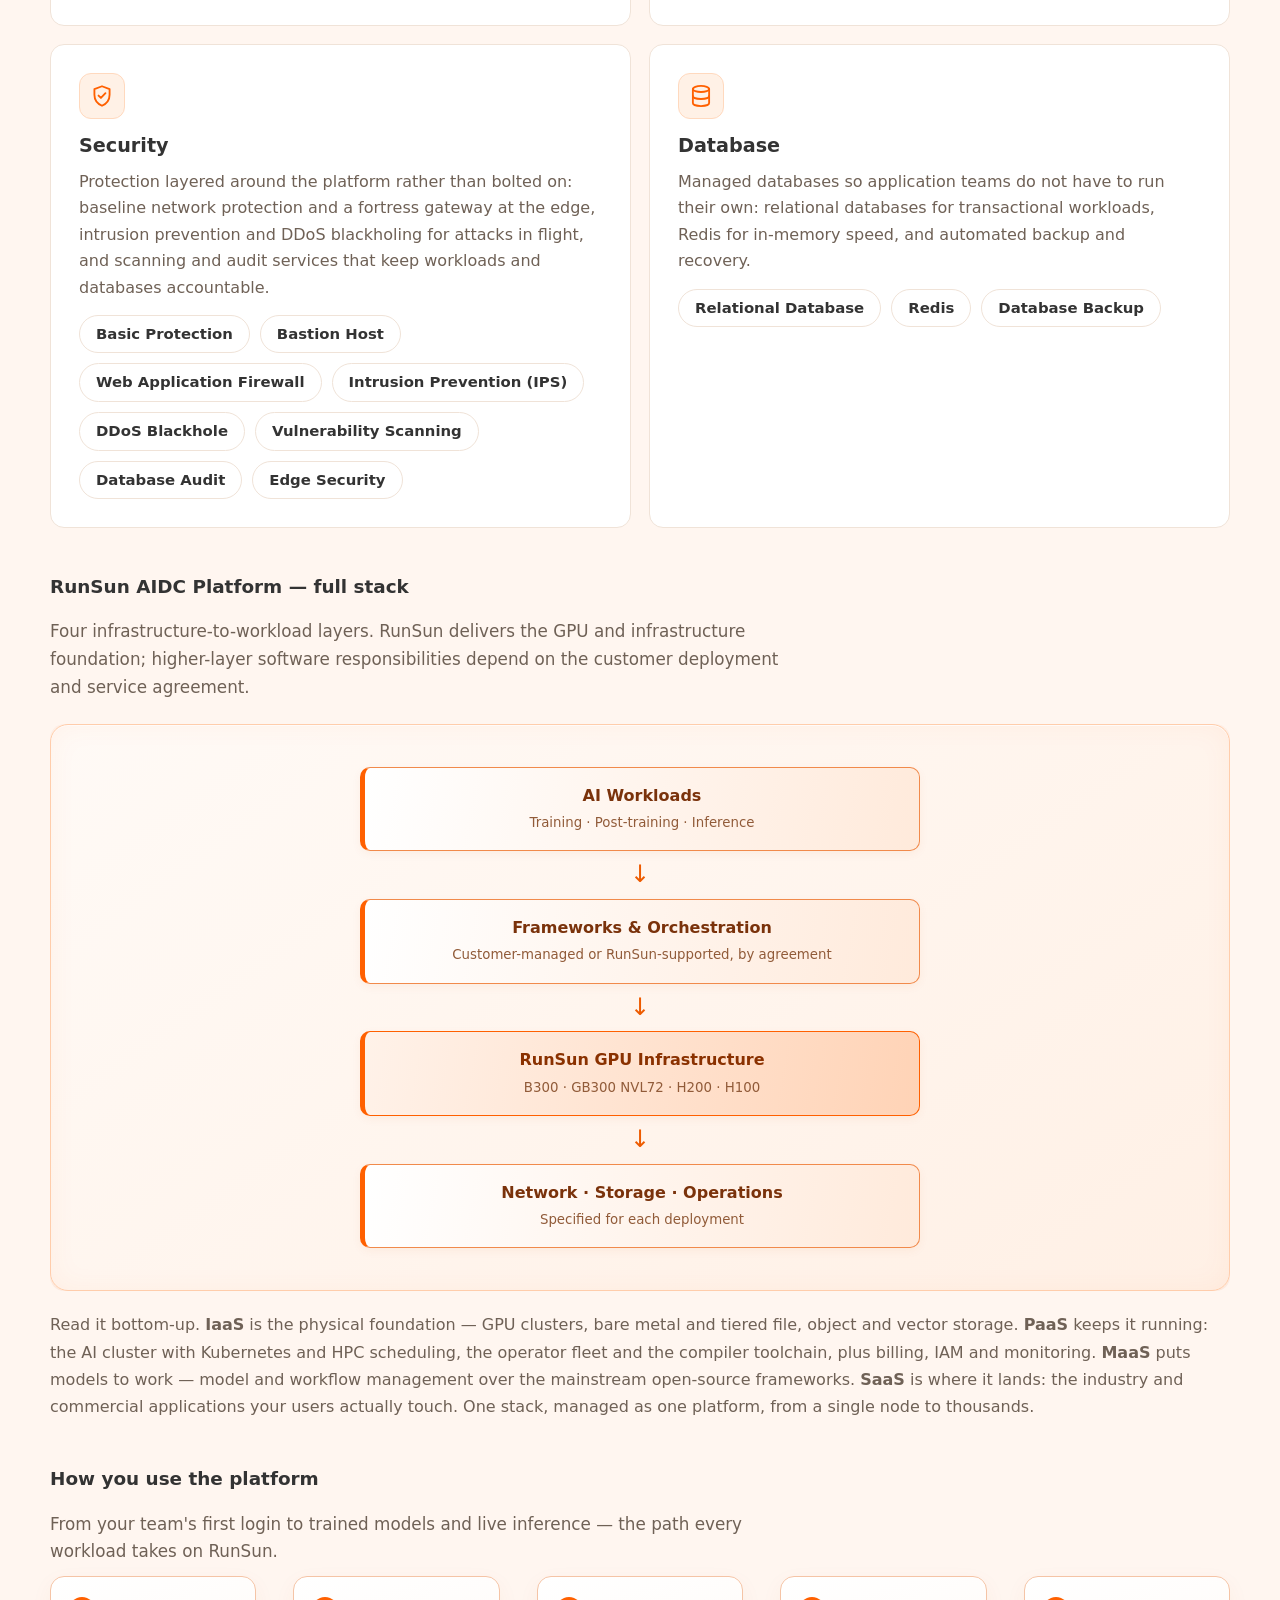
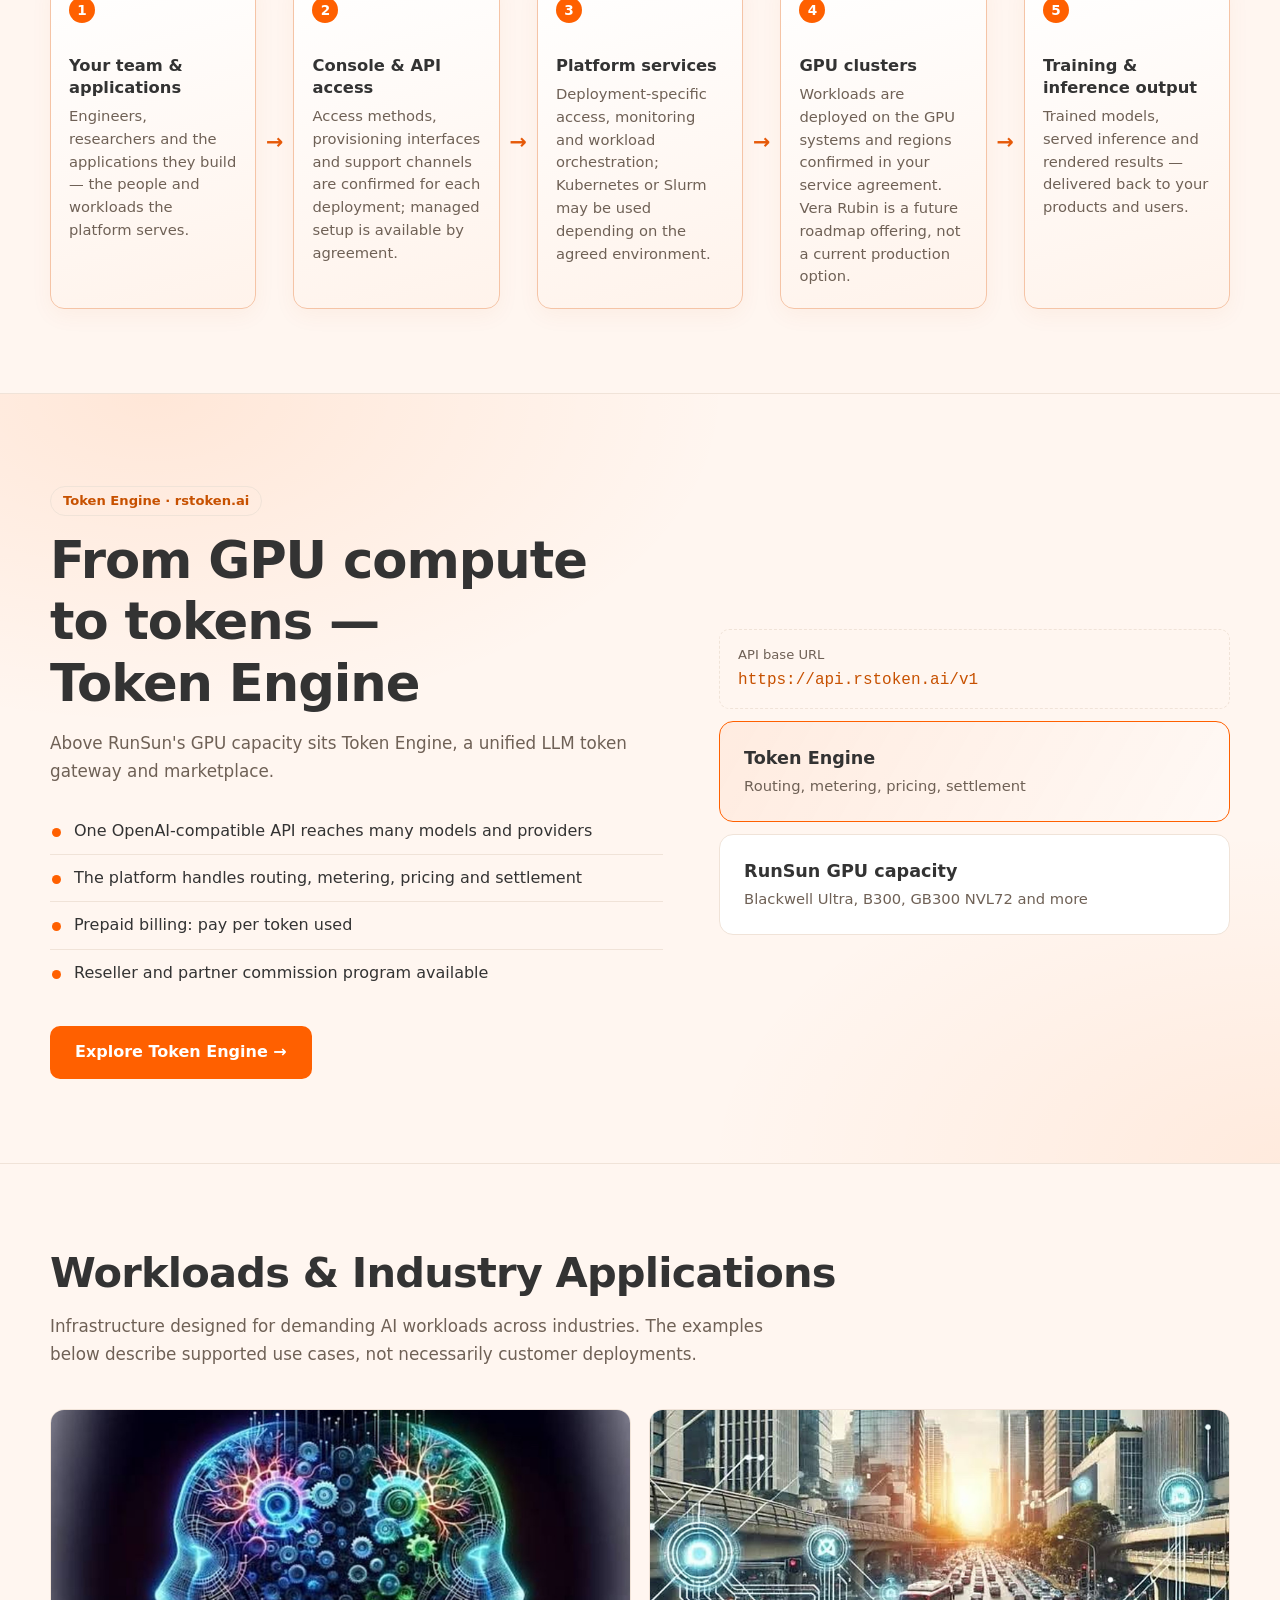
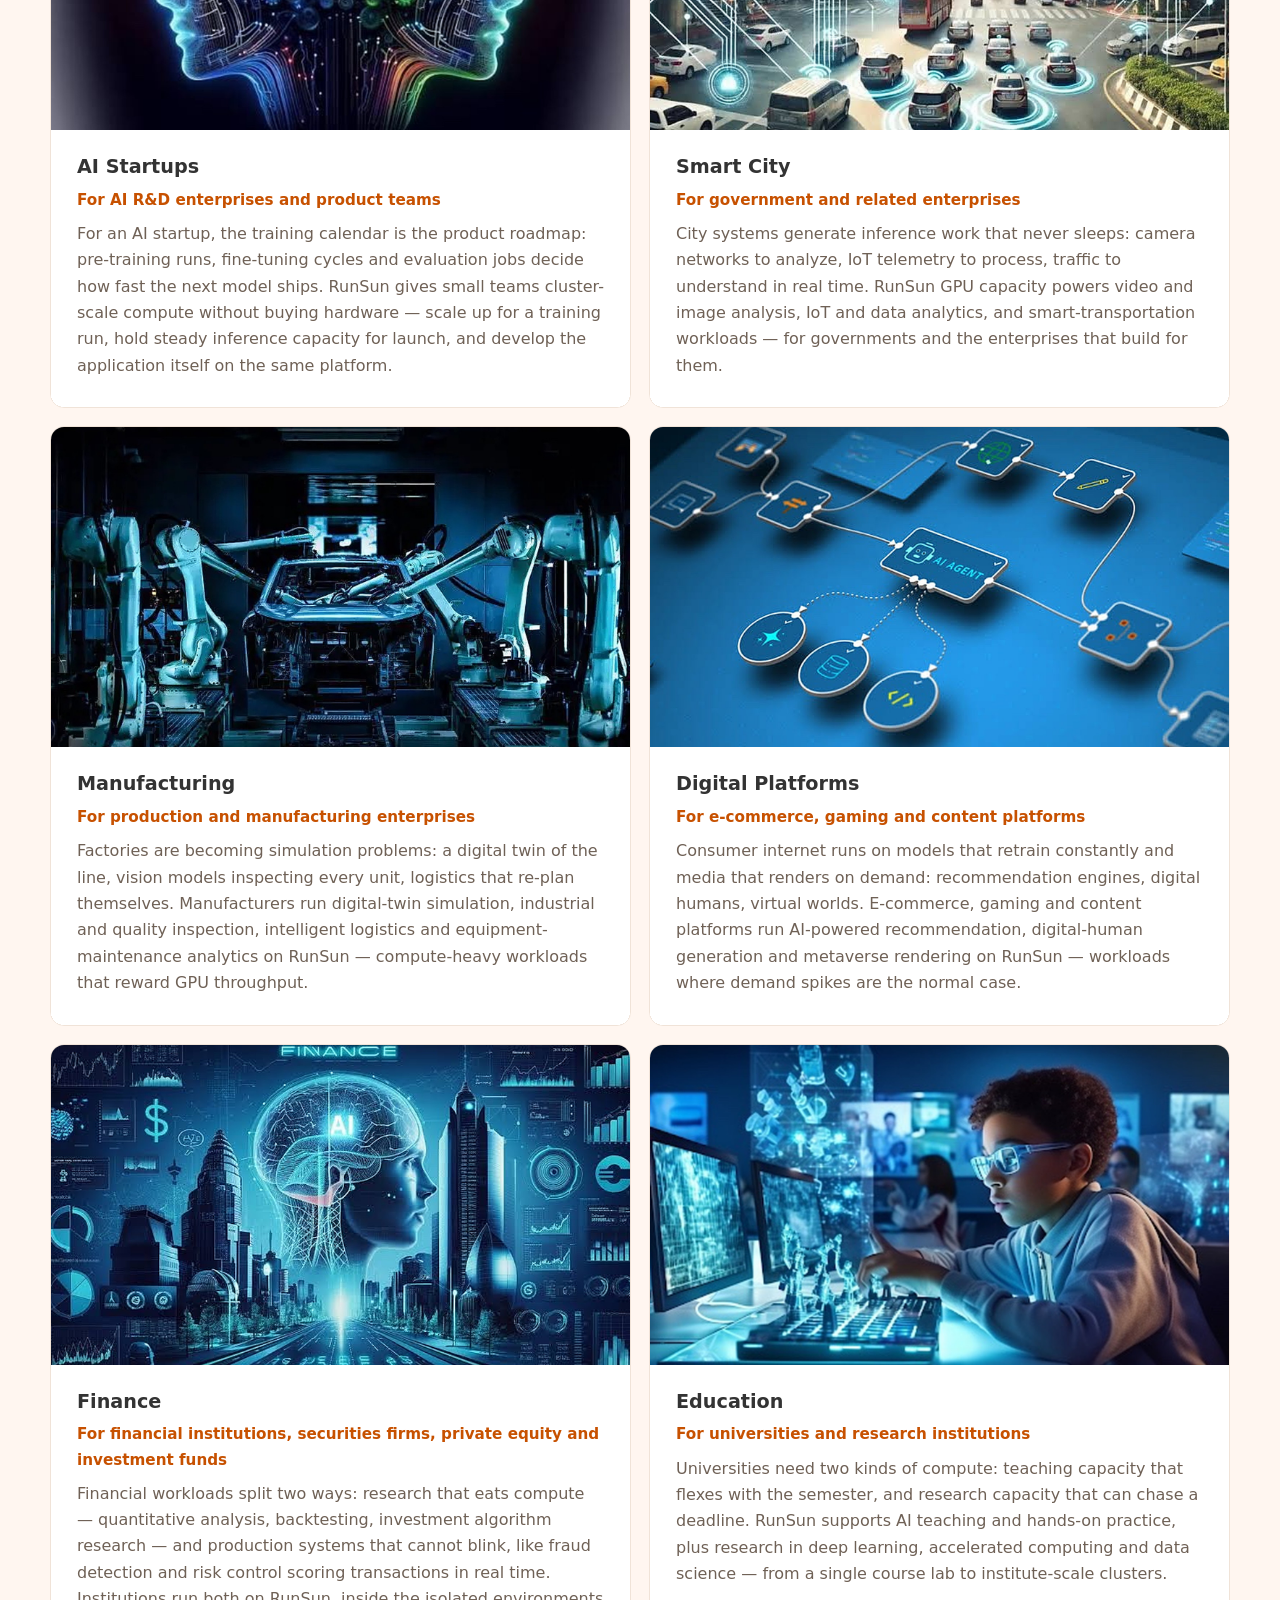
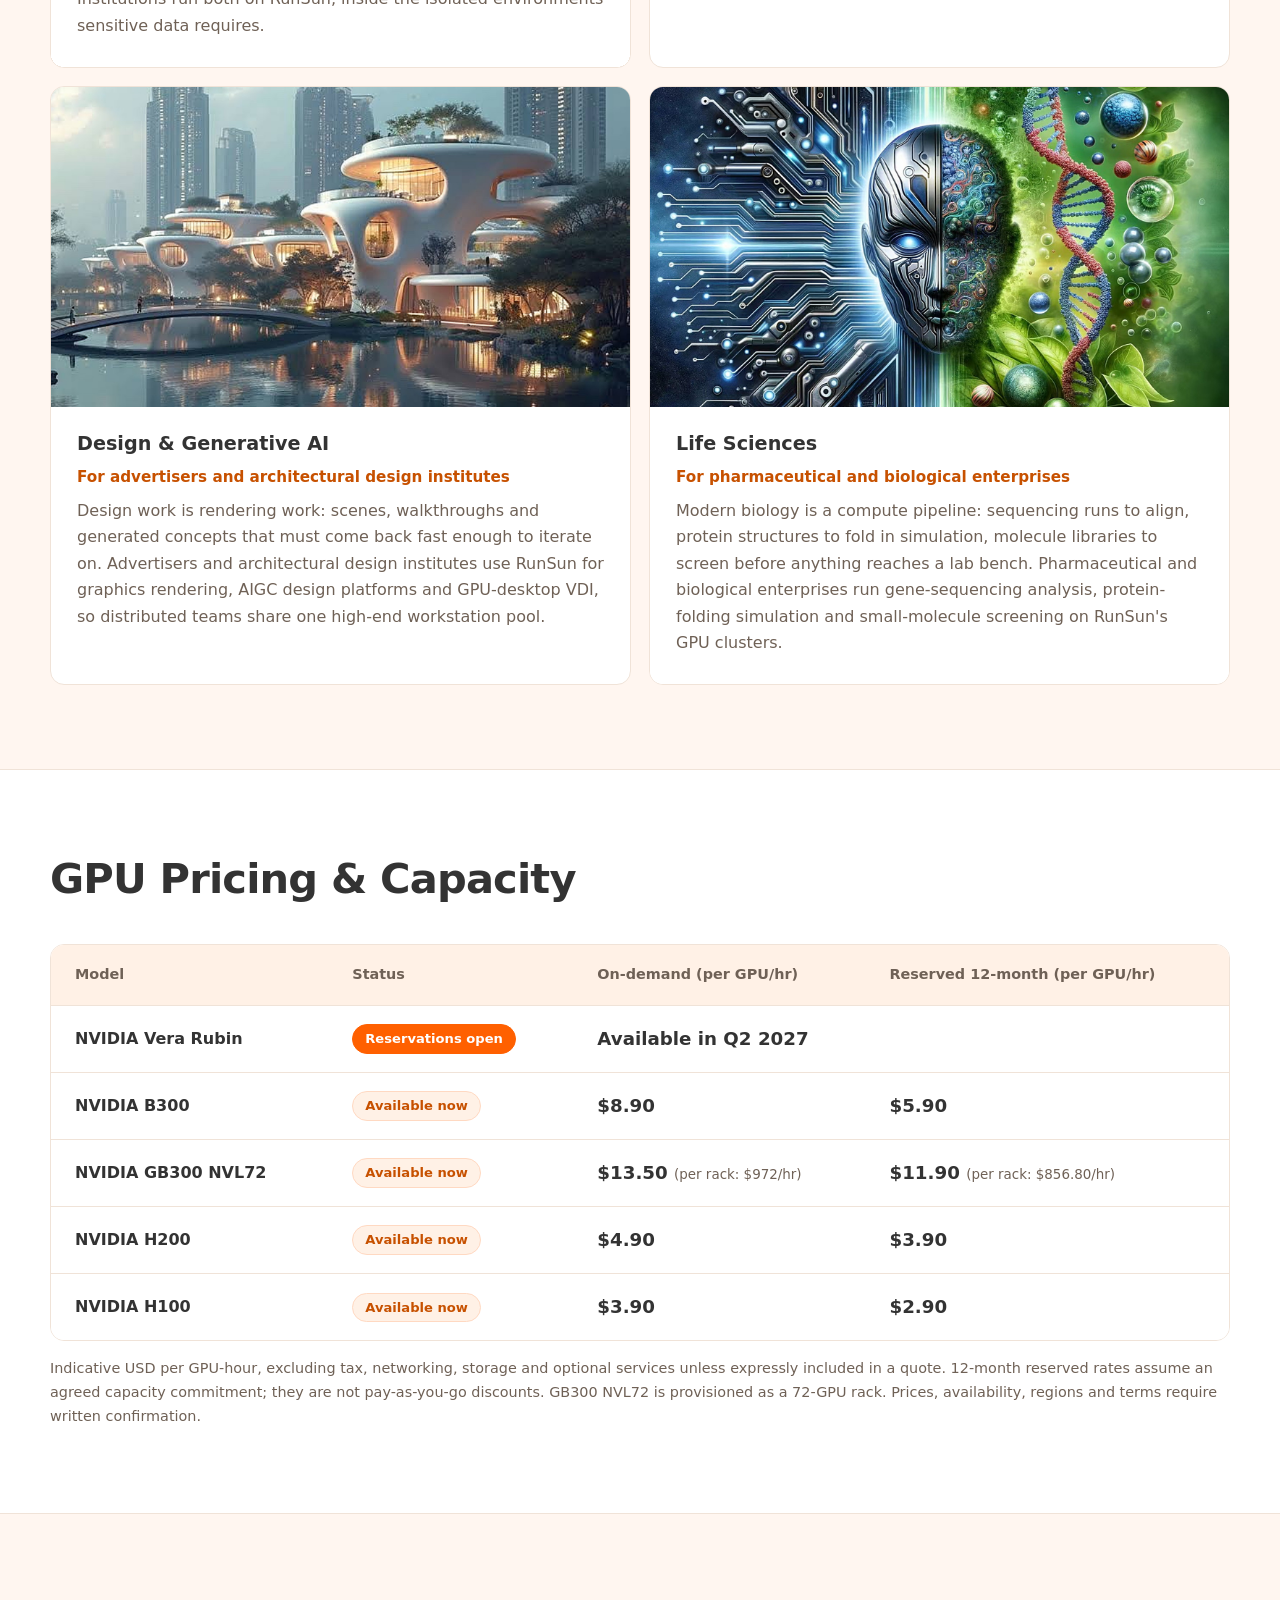
==== commit a1623e04: "V3.2 align buyer journey, clarify regional presence and remove contradictory service claims" ====
--- a/site-en/index.html
+++ b/site-en/index.html
@@ -46,7 +46,7 @@
 <a class="logo" href="#top"><img alt="RunSun" class="brand-logo" decoding="async" height="128" src="assets/runsun-logo.png" width="508"/></a>
 <button aria-controls="site-nav" aria-expanded="false" class="menu-toggle" type="button">Menu</button>
 <nav aria-label="Main" class="site-nav" id="site-nav">
-<ul><li><a href="#flagship">GPU Cloud</a></li><li><a href="#deployment">AI Factories</a></li><li><a href="#sovereign">Sovereign AI</a></li><li><a href="#services">Services</a></li><li><a href="#pricing">Pricing</a></li><li><a href="#industries">Industries</a></li><li><a href="rubin-guide.html">Resources</a></li><li><a href="#regions">Regions</a></li><li><a href="#contact">Contact</a></li></ul>
+<ul><li><a href="#flagship">GPU Cloud</a></li><li><a href="#factory-advantage">AI Factories</a></li><li><a href="#sovereign">Sovereign AI</a></li><li><a href="#services">Services</a></li><li><a href="#industries">Solutions</a></li><li><a href="#pricing">Pricing</a></li><li><a href="#regions">Regions</a></li><li><a href="#about">About</a></li><li><a href="rubin-guide.html">Resources</a></li><li><a href="#contact">Contact</a></li></ul>
 </nav>
 <a class="locale-link" href="https://www.runsuncloud.jp/" hreflang="ja" lang="ja">日本語</a>
 </div>
@@ -144,70 +144,11 @@
 <li>NVIDIA B200</li>
 </ul>
 </div>
-</section><section class="section rubin-preview" id="gpus"><div class="wrap"><div class="roadmap-grid"><div><span class="eyebrow">FUTURE ROADMAP · TARGET Q2 2027</span><h2>NVIDIA Vera Rubin</h2><p class="section-intro">Explore the next generation of rack-scale AI computing. RunSun is discussing future capacity for training and inference deployments; delivery timing and configurations require confirmation.</p><a class="cta" href="rubin-guide.html">Read the architecture guide</a> <a class="cta cta-secondary" data-product="NVIDIA Vera Rubin (reservation)" href="#contact">Discuss reservations</a></div><img alt="NVIDIA Vera Rubin system concept image" decoding="async" height="856" loading="lazy" src="assets/rubin-gpu.png" width="1878"/></div></div></section><section class="section" id="about">
-<div class="wrap">
-<h2>About RunSun</h2>
-<p class="section-intro">RunSun is a Singapore-headquartered NVIDIA Cloud Partner focused on GPU cloud and dedicated AI infrastructure. We help AI teams deploy training, post-training and inference workloads through managed GPU systems, networking, storage and deployment services.</p>
-<!-- About row images (rows 1, 2, 4, 5): supplied by John / RunSun (client-provided material, swapped in 2026-11-10, processed to a uniform 1600x900). Row 3 is the redrawn full-stack diagram (also used in Services). -->
-<div class="about-rows">
-<article class="about-row">
-<figure>
-<img alt="Three rack-scale GPU systems — gold, silver and green — in a glass display case in a data center" decoding="async" height="900" loading="lazy" src="assets/about-latest-gpu.jpg" width="1600"/>
-<figcaption>Three rack-scale GPU systems — gold, silver and green — in a glass display case.</figcaption>
-</figure>
-<div>
-<h3>Latest GPU Models</h3>
-<p>NVIDIA B300 and GB300 NVL72 anchor our current Blackwell Ultra offering, with H200 and H100 options for established workloads. Vera Rubin is part of our forward roadmap; RunSun targets Q2 2027 for customer delivery, subject to confirmation.</p>
-</div>
-</article>
-<article class="about-row flip">
-<figure>
-<img alt="Split view: a close-up of NVIDIA rack networking hardware on the left, and a layered software stack — API Server, GPU Planner, Smart Router, Cache Manager, Communication Library — on the right" decoding="async" height="900" loading="lazy" src="assets/about-reference-arch.jpg" width="1600"/>
-<figcaption>Rack networking hardware (left) and the layered platform stack — API Server, GPU Planner, Smart Router, Cache Manager, Communication Library (right).</figcaption>
-</figure>
-<div>
-<h3>NVIDIA Reference Architecture</h3>
-<p>Our GPU infrastructure combines compute, high-speed interconnects, storage and operations practices informed by NVIDIA platform guidance. The actual fabric, redundancy and service boundaries are defined for each deployment.</p>
-</div>
-</article>
-
-<article class="about-row flip">
-<figure>
-<img alt="A golden padlock inside a digital vault ring, over binary code and a network of glowing nodes" decoding="async" height="900" loading="lazy" src="assets/about-proprietary-cloud.jpg" width="1600"/>
-<figcaption>A golden padlock in a digital vault ring — security and sovereignty for proprietary AI.</figcaption>
-</figure>
-<div>
-<h3>Dedicated AI Infrastructure</h3>
-<p>Reserve an isolated GPU environment for your enterprise models and data, with managed operations and deployment-specific access controls. Dedicated capacity, data residency, networking and scaling commitments are specified in your proposal.</p>
-</div>
-</article>
-<article class="about-row">
-<figure>
-<img alt="A finger tapping a customization hologram with gear icons and a row of service shortcuts" decoding="async" height="900" loading="lazy" src="assets/about-tailored-services.jpg" width="1600"/>
-<figcaption>Customization — services fitted to the workload, down to the last setting.</figcaption>
-</figure>
-<div>
-<h3>Tailored Services</h3>
-<p>Select GPU configuration, network, storage, region and term to fit the workload. Our team scopes deployment, integration and operational responsibilities before the capacity is committed.</p>
-</div>
-</article>
-</div>
-<div class="partner-strip">
-<div class="partner-panel">
-<div class="partner-logo">
-<img alt="NVIDIA Preferred Partner" decoding="async" height="240" loading="lazy" src="assets/nvidia-preferred-partner.png" width="598"/>
-</div>
-<div>
-<h2>NVIDIA Cloud Partner</h2>
-<p class="section-intro">RunSun works within the NVIDIA accelerated-computing ecosystem to deliver GPU cloud and dedicated AI infrastructure. Partner designations and product availability are subject to NVIDIA authorization and regional offerings.</p>
-</div>
-</div>
-</div>
-</div>
-</section>
-<!-- Industries -->
-<!-- Industry photos: all eight images supplied by John / RunSun (client-provided material, swapped in 2026-11-10, processed to a uniform 1600x1000). Region map watermarks: Singapore — "Singapore map" by Marcuz Martillo (CC BY-SA 3.0); United States — "National-atlas-blank-state-outlines" (public domain, US National Atlas); Thailand — "BlankMap Thailand" by Ahoerstemeier (CC BY-SA 3.0); Japan — "JapanGrey borders" (public domain). -->
+</section>
+<section class="section rubin-preview" id="gpus"><div class="wrap"><div class="roadmap-grid"><div><span class="eyebrow">FUTURE ROADMAP · TARGET Q2 2027</span><h2>NVIDIA Vera Rubin</h2><p class="section-intro">Explore the next generation of rack-scale AI computing. RunSun is discussing future capacity for training and inference deployments; delivery timing and configurations require confirmation.</p><a class="cta" href="rubin-guide.html">Read the architecture guide</a> <a class="cta cta-secondary" data-product="NVIDIA Vera Rubin (reservation)" href="#contact">Discuss reservations</a></div><img alt="NVIDIA Vera Rubin system concept image" decoding="async" height="856" loading="lazy" src="assets/rubin-gpu.png" width="1878"/></div></div></section>
 <section class="section v3-advantage-section" id="factory-advantage"><div class="wrap"><span class="eyebrow">THREE WAYS TO DEPLOY AI</span><h2>Why a Proprietary AI Factory?</h2><p class="section-intro">Public cloud delivers fast access. On-premises infrastructure delivers physical control. A RunSun Proprietary AI Factory is the third path: enterprise-dedicated resources with professional operations and an agreed capacity expansion plan.</p><div class="v3-deployment-grid"><article class="v3-deployment-card"><span class="v3-card-type">01 · SHARED</span><h3>Public AI Cloud</h3><p class="v3-card-tag">Fast access · Usage flexibility</p><p>Shared-service economics and access to public models. Isolation, model customization, data use and capacity guarantees depend on the provider and product tier.</p><ul><li>Fast start and broad ecosystem</li><li>Usage-based access</li><li>Provider-defined service boundaries</li></ul></article><article class="v3-deployment-card v3-featured"><span class="v3-card-type">02 · ENTERPRISE-DEDICATED</span><h3>RunSun Proprietary AI Factory</h3><p class="v3-card-tag">Dedicated control · Flexible scaling · Managed operations</p><p>Dedicated GPU infrastructure for enterprise models and workloads, operated by RunSun. Expand through available capacity pools and contracted delivery plans—without building your own data center.</p><ul><li>Dedicated capacity and isolation</li><li>Post-training and inference infrastructure</li><li>Agreed expansion and support terms</li></ul><a class="cta" data-product="Proprietary AI Factory" href="#contact">Request a dedicated proposal</a></article><article class="v3-deployment-card"><span class="v3-card-type">03 · SELF-OWNED</span><h3>On-Premises AI Factory</h3><p class="v3-card-tag">Physical control · Fixed installed capacity</p><p>Enterprise-owned systems with direct site and hardware control. Scaling requires new equipment, power, space, deployment time and in-house operational capability.</p><ul><li>Direct physical governance</li><li>Capital-intensive deployment</li><li>Expansion limited by installed resources</li></ul></article></div><p class="v3-advantage-note">Dedicated capacity is not unlimited or instantly elastic. Actual isolation, location, availability, lead times and service levels are governed by the agreed deployment contract.</p></div></section>
+
+<section class="section buying-section" id="deployment"><div class="wrap"><h2>Choose How to Buy GPU Capacity</h2><p class="section-intro">Choose an on-demand instance for variable workloads or reserve a cluster for sustained demand. For an enterprise-dedicated managed AI Factory, see the deployment comparison above.</p><div class="card-grid cols-3"><article class="card"><h3>On-Demand GPU Cloud</h3><p>Access supported GPU instances without committing to an entire dedicated cluster. Confirm the region, minimum allocation and usage-based billing before launch.</p><a class="cta cta-secondary" href="#pricing">View indicative prices</a></article><article class="card"><h3>Reserved GPU Clusters</h3><p>Secure agreed GPU capacity and deployment terms for sustained training or inference workloads. Pricing and service levels are defined in the capacity proposal.</p><a class="cta cta-secondary" data-product="Reserved GPU Cluster" href="#contact">Request capacity</a></article></div><div class="deployment-notes"><h3>What your proposal will specify</h3><p>GPU system and quantity · CPU and memory · local and shared storage · interconnect fabric · deployment region · access controls · service responsibilities · delivery window · pricing and term.</p></div></div></section>
 <section class="section section-alt sovereign-section" id="sovereign"><div class="wrap"><h2>Enterprise Sovereign AI</h2><p class="section-intro">The elasticity of cloud infrastructure. The control of enterprise-dedicated AI.</p><div class="sovereign">
 <p class="sovereign-tag">The Elasticity of Public Cloud. The Sovereignty of Private AI.</p>
 <p>Enterprise Sovereign AI enables organizations to harness the power of public AI while building, controlling, and continuously improving their own proprietary intelligence.</p>
@@ -227,98 +168,23 @@
 </div>
 <p>Together, the two loops connect broad public intelligence with enterprise-specific models, protected knowledge and dedicated AI capacity.</p>
 <p class="sovereign-close">Own Your Intelligence. Scale with Confidence. Stay Sovereign.</p>
-</div></div></section><section class="section section-alt" id="industries">
-<div class="wrap">
-<h2>Industries</h2>
-<p class="section-intro">Infrastructure designed for demanding AI workloads across industries. The examples below describe supported use cases, not necessarily customer deployments.</p>
-<div class="card-grid cols-2">
-<article class="card media-card">
-<img alt="Two human head profiles filled with gears, circuits and glowing neural branches — artificial intelligence" decoding="async" height="1000" loading="lazy" src="assets/industry-ai-startups.jpg" width="1600"/>
-<div class="card-body">
-<h3>AI Startups</h3>
-<p class="card-kicker">For AI R&amp;D enterprises and product teams</p>
-<p>For an AI startup, the training calendar is the product roadmap: pre-training runs, fine-tuning cycles and evaluation jobs decide how fast the next model ships. RunSun gives small teams cluster-scale compute without buying hardware — scale up for a training run, hold steady inference capacity for launch, and develop the application itself on the same platform.</p>
-</div>
-</article>
-<article class="card media-card">
-<img alt="Smart city avenue at dusk with connected cars ringed by sensor halos and a data network overlay" decoding="async" height="1000" loading="lazy" src="assets/industry-smart-city.jpg" width="1600"/>
-<div class="card-body">
-<h3>Smart City</h3>
-<p class="card-kicker">For government and related enterprises</p>
-<p>City systems generate inference work that never sleeps: camera networks to analyze, IoT telemetry to process, traffic to understand in real time. RunSun GPU capacity powers video and image analysis, IoT and data analytics, and smart-transportation workloads — for governments and the enterprises that build for them.</p>
-</div>
-</article>
-<article class="card media-card">
-<img alt="Robotic arms assembling a car body on an automotive factory line" decoding="async" height="1000" loading="lazy" src="assets/industry-manufacturing.jpg" width="1600"/>
-<div class="card-body">
-<h3>Manufacturing</h3>
-<p class="card-kicker">For production and manufacturing enterprises</p>
-<p>Factories are becoming simulation problems: a digital twin of the line, vision models inspecting every unit, logistics that re-plan themselves. Manufacturers run digital-twin simulation, industrial and quality inspection, intelligent logistics and equipment-maintenance analytics on RunSun — compute-heavy workloads that reward GPU throughput.</p>
-</div>
-</article>
-<article class="card media-card">
-<img alt="AI agent workflow diagram connecting tool nodes for image generation, code and databases" decoding="async" height="1000" loading="lazy" src="assets/industry-internet.jpg" width="1600"/>
-<div class="card-body">
-<h3>Digital Platforms</h3>
-<p class="card-kicker">For e-commerce, gaming and content platforms</p>
-<p>Consumer internet runs on models that retrain constantly and media that renders on demand: recommendation engines, digital humans, virtual worlds. E-commerce, gaming and content platforms run AI-powered recommendation, digital-human generation and metaverse rendering on RunSun — workloads where demand spikes are the normal case.</p>
-</div>
-</article>
-<article class="card media-card">
-<img alt="AI brain over a financial district skyline with market charts and a dollar sign" decoding="async" height="1000" loading="lazy" src="assets/industry-finance.jpg" width="1600"/>
-<div class="card-body">
-<h3>Finance</h3>
-<p class="card-kicker">For financial institutions, securities firms, private equity and investment funds</p>
-<p>Financial workloads split two ways: research that eats compute — quantitative analysis, backtesting, investment algorithm research — and production systems that cannot blink, like fraud detection and risk control scoring transactions in real time. Institutions run both on RunSun, inside the isolated environments sensitive data requires.</p>
-</div>
-</article>
-<article class="card media-card">
-<img alt="Student wearing futuristic glasses at a computer, holographic robots rising from the keyboard in a high-tech classroom" decoding="async" height="1000" loading="lazy" src="assets/industry-education.jpg" width="1600"/>
-<div class="card-body">
-<h3>Education</h3>
-<p class="card-kicker">For universities and research institutions</p>
-<p>Universities need two kinds of compute: teaching capacity that flexes with the semester, and research capacity that can chase a deadline. RunSun supports AI teaching and hands-on practice, plus research in deep learning, accelerated computing and data science — from a single course lab to institute-scale clusters.</p>
-</div>
-</article>
-<article class="card media-card">
-<img alt="Futuristic organic architecture by a lake at dusk — parametric, AI-assisted design" decoding="async" height="1000" loading="lazy" src="assets/industry-design.jpg" width="1600"/>
-<div class="card-body">
-<h3>Design &amp; Generative AI</h3>
-<p class="card-kicker">For advertisers and architectural design institutes</p>
-<p>Design work is rendering work: scenes, walkthroughs and generated concepts that must come back fast enough to iterate on. Advertisers and architectural design institutes use RunSun for graphics rendering, AIGC design platforms and GPU-desktop VDI, so distributed teams share one high-end workstation pool.</p>
-</div>
-</article>
-<article class="card media-card">
-<img alt="A face half circuit board, half DNA double helix and living cells — AI meets biotechnology" decoding="async" height="1000" loading="lazy" src="assets/industry-biotech.jpg" width="1600"/>
-<div class="card-body">
-<h3>Life Sciences</h3>
-<p class="card-kicker">For pharmaceutical and biological enterprises</p>
-<p>Modern biology is a compute pipeline: sequencing runs to align, protein structures to fold in simulation, molecule libraries to screen before anything reaches a lab bench. Pharmaceutical and biological enterprises run gene-sequencing analysis, protein-folding simulation and small-molecule screening on RunSun's GPU clusters.</p>
-</div>
-</article>
-</div>
-</div>
-</section>
-<!-- Vera Rubin -->
-<!-- Flagship GPUs -->
-<!-- Platform comparison -->
-<!-- Services (Service Models + Products + Platform, merged) -->
-<section class="section buying-section" id="deployment"><div class="wrap"><h2>Choose Your AI Infrastructure</h2><p class="section-intro">Select the deployment model that fits your workload, control requirements and commitment horizon.</p><div class="card-grid cols-3"><article class="card"><h3>On-Demand GPU Cloud</h3><p>Access supported GPU instances without committing to an entire dedicated cluster. Confirm the region, minimum allocation and usage-based billing before launch.</p><a class="cta cta-secondary" href="#pricing">View indicative prices</a></article><article class="card"><h3>Reserved GPU Clusters</h3><p>Secure agreed GPU capacity and deployment terms for sustained training or inference workloads. Pricing and service levels are defined in the capacity proposal.</p><a class="cta cta-secondary" data-product="Reserved GPU Cluster" href="#contact">Request capacity</a></article></div><div class="deployment-notes"><h3>What your proposal will specify</h3><p>GPU system and quantity · CPU and memory · local and shared storage · interconnect fabric · deployment region · access controls · service responsibilities · delivery window · pricing and term.</p></div></div></section><section class="section section-alt" id="services">
+</div></div></section>
+<section class="section section-alt" id="services">
 <div class="wrap">
 <h2>Services</h2>
 <h3 class="services-part first"><span aria-hidden="true" class="card-icon"><svg viewbox="0 0 24 24"><use href="#ic-gpu"></use></svg></span>GPU cloud services</h3>
 <h3 class="subhead">On-demand access and contractually reserved capacity</h3>
-<p class="section-intro">Reserved and on-demand capacity come from the same orchestrated pool, so you can commit where your workload is steady and stay flexible where it is not.</p>
+<p class="section-intro">Choose usage-based GPU access or contracted capacity reservations. Dedicated allocations, isolation and availability are specified in each deployment agreement.</p>
 <div class="card-grid cols-2">
 <article class="card">
 <span aria-hidden="true" class="card-icon"><svg viewbox="0 0 24 24"><use href="#ic-calendar"></use></svg></span>
 <h3>Reserved</h3>
-<p>Fixed price and SLA-backed supply for sustained workloads, from 64 to 10,000 GPUs. The rate you sign is an agreed rate for the contracted term, locked for the full term.</p>
+<p>Contracted GPU capacity for sustained workloads, with GPU quantity, region, rate, delivery milestones and applicable service levels agreed in writing. Large-scale deployments are subject to availability and technical validation.</p>
 </article>
 <article class="card">
 <span aria-hidden="true" class="card-icon"><svg viewbox="0 0 24 24"><use href="#ic-bolt"></use></svg></span>
 <h3>On-demand</h3>
-<p>Pay-as-you-go access for experiments and burst workloads, up to 200 GPUs.</p>
+<p>Usage-based GPU access for experiments and variable workloads, subject to regional capacity, SKU availability and service terms.</p>
 </article>
 </div>
 <h3 class="subhead">Everything your GPUs need around them</h3>
@@ -537,30 +403,7 @@
 </div>
 </section>
 <!-- How it works -->
-<section class="section" id="how-it-works">
-<div class="wrap">
-<h2>How it works</h2>
-<p class="section-intro">From first enquiry to running workloads in three steps.</p>
-<div class="card-grid cols-3 steps">
-<article class="card">
-<span class="step-no">1</span>
-<h3>Tell us what you need</h3>
-<p>Send the enquiry form below — the GPU model, the scale you are planning, and a few lines about your workload.</p>
-</article>
-<article class="card">
-<span class="step-no">2</span>
-<h3>Confirm configuration &amp; quote</h3>
-<p>We come back with a configuration and a quote matched to your workload — reserved for steady demand, on-demand for flexibility.</p>
-</article>
-<article class="card">
-<span class="step-no">3</span>
-<h3>Sign, deploy, go live</h3>
-<p>Once the agreement is signed, your capacity is provisioned and deployed, and your workloads go live on RunSun.</p>
-</article>
-</div>
-</div>
-</section>
-<!-- Token Engine -->
+
 <section class="section token-section" id="token">
 <div class="wrap">
 <div class="token-grid">
@@ -587,6 +430,84 @@
 </div>
 </section>
 <!-- Pricing -->
+
+<section class="section section-alt" id="industries">
+<div class="wrap">
+<h2>Workloads &amp; Industry Applications</h2>
+<p class="section-intro">Infrastructure designed for demanding AI workloads across industries. The examples below describe supported use cases, not necessarily customer deployments.</p>
+<div class="card-grid cols-2">
+<article class="card media-card">
+<img alt="Two human head profiles filled with gears, circuits and glowing neural branches — artificial intelligence" decoding="async" height="1000" loading="lazy" src="assets/industry-ai-startups.jpg" width="1600"/>
+<div class="card-body">
+<h3>AI Startups</h3>
+<p class="card-kicker">For AI R&amp;D enterprises and product teams</p>
+<p>For an AI startup, the training calendar is the product roadmap: pre-training runs, fine-tuning cycles and evaluation jobs decide how fast the next model ships. RunSun gives small teams cluster-scale compute without buying hardware — scale up for a training run, hold steady inference capacity for launch, and develop the application itself on the same platform.</p>
+</div>
+</article>
+<article class="card media-card">
+<img alt="Smart city avenue at dusk with connected cars ringed by sensor halos and a data network overlay" decoding="async" height="1000" loading="lazy" src="assets/industry-smart-city.jpg" width="1600"/>
+<div class="card-body">
+<h3>Smart City</h3>
+<p class="card-kicker">For government and related enterprises</p>
+<p>City systems generate inference work that never sleeps: camera networks to analyze, IoT telemetry to process, traffic to understand in real time. RunSun GPU capacity powers video and image analysis, IoT and data analytics, and smart-transportation workloads — for governments and the enterprises that build for them.</p>
+</div>
+</article>
+<article class="card media-card">
+<img alt="Robotic arms assembling a car body on an automotive factory line" decoding="async" height="1000" loading="lazy" src="assets/industry-manufacturing.jpg" width="1600"/>
+<div class="card-body">
+<h3>Manufacturing</h3>
+<p class="card-kicker">For production and manufacturing enterprises</p>
+<p>Factories are becoming simulation problems: a digital twin of the line, vision models inspecting every unit, logistics that re-plan themselves. Manufacturers run digital-twin simulation, industrial and quality inspection, intelligent logistics and equipment-maintenance analytics on RunSun — compute-heavy workloads that reward GPU throughput.</p>
+</div>
+</article>
+<article class="card media-card">
+<img alt="AI agent workflow diagram connecting tool nodes for image generation, code and databases" decoding="async" height="1000" loading="lazy" src="assets/industry-internet.jpg" width="1600"/>
+<div class="card-body">
+<h3>Digital Platforms</h3>
+<p class="card-kicker">For e-commerce, gaming and content platforms</p>
+<p>Consumer internet runs on models that retrain constantly and media that renders on demand: recommendation engines, digital humans, virtual worlds. E-commerce, gaming and content platforms run AI-powered recommendation, digital-human generation and metaverse rendering on RunSun — workloads where demand spikes are the normal case.</p>
+</div>
+</article>
+<article class="card media-card">
+<img alt="AI brain over a financial district skyline with market charts and a dollar sign" decoding="async" height="1000" loading="lazy" src="assets/industry-finance.jpg" width="1600"/>
+<div class="card-body">
+<h3>Finance</h3>
+<p class="card-kicker">For financial institutions, securities firms, private equity and investment funds</p>
+<p>Financial workloads split two ways: research that eats compute — quantitative analysis, backtesting, investment algorithm research — and production systems that cannot blink, like fraud detection and risk control scoring transactions in real time. Institutions run both on RunSun, inside the isolated environments sensitive data requires.</p>
+</div>
+</article>
+<article class="card media-card">
+<img alt="Student wearing futuristic glasses at a computer, holographic robots rising from the keyboard in a high-tech classroom" decoding="async" height="1000" loading="lazy" src="assets/industry-education.jpg" width="1600"/>
+<div class="card-body">
+<h3>Education</h3>
+<p class="card-kicker">For universities and research institutions</p>
+<p>Universities need two kinds of compute: teaching capacity that flexes with the semester, and research capacity that can chase a deadline. RunSun supports AI teaching and hands-on practice, plus research in deep learning, accelerated computing and data science — from a single course lab to institute-scale clusters.</p>
+</div>
+</article>
+<article class="card media-card">
+<img alt="Futuristic organic architecture by a lake at dusk — parametric, AI-assisted design" decoding="async" height="1000" loading="lazy" src="assets/industry-design.jpg" width="1600"/>
+<div class="card-body">
+<h3>Design &amp; Generative AI</h3>
+<p class="card-kicker">For advertisers and architectural design institutes</p>
+<p>Design work is rendering work: scenes, walkthroughs and generated concepts that must come back fast enough to iterate on. Advertisers and architectural design institutes use RunSun for graphics rendering, AIGC design platforms and GPU-desktop VDI, so distributed teams share one high-end workstation pool.</p>
+</div>
+</article>
+<article class="card media-card">
+<img alt="A face half circuit board, half DNA double helix and living cells — AI meets biotechnology" decoding="async" height="1000" loading="lazy" src="assets/industry-biotech.jpg" width="1600"/>
+<div class="card-body">
+<h3>Life Sciences</h3>
+<p class="card-kicker">For pharmaceutical and biological enterprises</p>
+<p>Modern biology is a compute pipeline: sequencing runs to align, protein structures to fold in simulation, molecule libraries to screen before anything reaches a lab bench. Pharmaceutical and biological enterprises run gene-sequencing analysis, protein-folding simulation and small-molecule screening on RunSun's GPU clusters.</p>
+</div>
+</article>
+</div>
+</div>
+</section>
+<!-- Vera Rubin -->
+<!-- Flagship GPUs -->
+<!-- Platform comparison -->
+<!-- Services (Service Models + Products + Platform, merged) -->
+
 <section class="section" id="pricing">
 <div class="wrap">
 <h2>GPU Pricing &amp; Capacity</h2>
@@ -613,42 +534,131 @@
 </div>
 </section>
 <!-- Regions -->
+
 <section class="section section-alt" id="regions">
 <div class="wrap">
-<h2>Regions &amp; Deployment Planning</h2>
-<p class="section-intro">Discuss regional GPU availability, data location, networking and deployment lead times. A listed location does not guarantee that every GPU SKU is available there.</p>
-<div class="card-grid cols-3">
+<h2>Regional Presence &amp; Deployment Planning</h2>
+<p class="section-intro">The locations below describe RunSun’s business presence and customer support—not four interchangeable data center sites. GPU deployment regions, inventory, data residency and delivery windows are confirmed separately in each capacity proposal.</p>
+<div class="card-grid cols-2 region-presence-grid">
 <article class="card has-map">
 <span aria-hidden="true" class="region-map map-wide" style="background-image:url(assets/map-singapore.png)"></span>
-<h3>Singapore <span class="status status-live">Confirm capacity</span></h3>
+<h3>Singapore <span class="status">Headquarters</span></h3>
 <p>Our Southeast Asia hub and head office, serving customers across the region.</p>
 <p class="addr">RUNSUN CLOUD PTE. LTD.<br/>6 Temasek Boulevard, #10-05, Suntec City Tower 4, Singapore 038986</p>
 </article>
 <article class="card has-map">
 <span aria-hidden="true" class="region-map map-wide" style="background-image:url(assets/map-usa.png)"></span>
-<h3>United States <span class="status status-live">Confirm capacity</span></h3>
-<p>Capacity for the Americas, operated by our US company.</p>
+<h3>United States <span class="status">Business presence</span></h3>
+<p>US business presence supporting capacity enquiries for the Americas. Specific data center locations and GPU availability are confirmed per proposal.</p>
 <p class="addr">RUNSUN AI FACTORY INC.<br/>410 Commerce Boulevard, Carlstadt, NJ 07072<br/>Phone: +1 (425) 499-5830</p>
 </article>
 <article class="card has-map">
 <span aria-hidden="true" class="region-map map-tall" style="background-image:url(assets/map-thailand.png)"></span>
-<h3>Thailand <span class="status status-live">Confirm capacity</span></h3>
-<p>Regional reach from Bangkok for Southeast Asian deployments.</p>
+<h3>Thailand <span class="status">Business presence</span></h3>
+<p>Thailand business presence supporting AI Factory planning and regional customer engagement. Data center readiness and GPU availability are confirmed separately.</p>
 <p class="addr">RUNSUN AI FACTORY (THAILAND) CO., LTD.<br/>Floor 1-3, No. 95, Soi Lat Phrao 1, Khwaeng Chomphon, Khet Chatuchak, Bangkok, Thailand</p>
 </article>
-</div>
-<div class="card-grid cols-2">
 
 <article class="card has-map">
 <span aria-hidden="true" class="region-map map-tall invert" style="background-image:url(assets/map-japan.png)"></span>
-<h3>Japan</h3>
-<p>Customers in Japan are served by our Japanese site, with B300 and H200 available today and local Japanese-language support.</p>
+<h3>Japan <span class="status">Sales &amp; support</span></h3>
+<p>Japanese-language sales and support are available through our Japan website. Deployment location, GPU configuration and availability are confirmed per customer proposal.</p>
 <p class="addr"><a href="https://www.runsuncloud.jp/">runsuncloud.jp →</a></p>
 </article>
 </div>
 </div>
 </section>
 <!-- Contact -->
+
+<section class="section" id="how-it-works">
+<div class="wrap">
+<h2>How it works</h2>
+<p class="section-intro">From first enquiry to running workloads in three steps.</p>
+<div class="card-grid cols-3 steps">
+<article class="card">
+<span class="step-no">1</span>
+<h3>Tell us what you need</h3>
+<p>Email our team with the GPU model, target scale, preferred region and a few lines about your workload.</p>
+</article>
+<article class="card">
+<span class="step-no">2</span>
+<h3>Confirm configuration &amp; quote</h3>
+<p>We come back with a configuration and a quote matched to your workload — reserved for steady demand, on-demand for flexibility.</p>
+</article>
+<article class="card">
+<span class="step-no">3</span>
+<h3>Sign, deploy, go live</h3>
+<p>Once the agreement is signed, your capacity is provisioned and deployed, and your workloads go live on RunSun.</p>
+</article>
+</div>
+</div>
+</section>
+<!-- Token Engine -->
+
+<section class="section" id="about">
+<div class="wrap">
+<h2>Why RunSun</h2>
+<p class="section-intro">RunSun is a Singapore-headquartered NVIDIA Cloud Partner focused on GPU cloud and dedicated AI infrastructure. We help AI teams deploy training, post-training and inference workloads through managed GPU systems, networking, storage and deployment services.</p>
+<!-- About row images (rows 1, 2, 4, 5): supplied by John / RunSun (client-provided material, swapped in 2026-11-10, processed to a uniform 1600x900). Row 3 is the redrawn full-stack diagram (also used in Services). -->
+<div class="about-rows">
+<article class="about-row">
+<figure>
+<img alt="Three rack-scale GPU systems — gold, silver and green — in a glass display case in a data center" decoding="async" height="900" loading="lazy" src="assets/about-latest-gpu.jpg" width="1600"/>
+<figcaption>Three rack-scale GPU systems — gold, silver and green — in a glass display case.</figcaption>
+</figure>
+<div>
+<h3>Latest GPU Models</h3>
+<p>NVIDIA B300 and GB300 NVL72 anchor our current Blackwell Ultra offering, with H200 and H100 options for established workloads. Vera Rubin is part of our forward roadmap; RunSun targets Q2 2027 for customer delivery, subject to confirmation.</p>
+</div>
+</article>
+<article class="about-row flip">
+<figure>
+<img alt="Split view: a close-up of NVIDIA rack networking hardware on the left, and a layered software stack — API Server, GPU Planner, Smart Router, Cache Manager, Communication Library — on the right" decoding="async" height="900" loading="lazy" src="assets/about-reference-arch.jpg" width="1600"/>
+<figcaption>Rack networking hardware (left) and the layered platform stack — API Server, GPU Planner, Smart Router, Cache Manager, Communication Library (right).</figcaption>
+</figure>
+<div>
+<h3>NVIDIA Reference Architecture</h3>
+<p>Our GPU infrastructure combines compute, high-speed interconnects, storage and operations practices informed by NVIDIA platform guidance. The actual fabric, redundancy and service boundaries are defined for each deployment.</p>
+</div>
+</article>
+
+<article class="about-row flip">
+<figure>
+<img alt="A golden padlock inside a digital vault ring, over binary code and a network of glowing nodes" decoding="async" height="900" loading="lazy" src="assets/about-proprietary-cloud.jpg" width="1600"/>
+<figcaption>A golden padlock in a digital vault ring — security and sovereignty for proprietary AI.</figcaption>
+</figure>
+<div>
+<h3>Dedicated AI Infrastructure</h3>
+<p>Reserve an isolated GPU environment for your enterprise models and data, with managed operations and deployment-specific access controls. Dedicated capacity, data residency, networking and scaling commitments are specified in your proposal.</p>
+</div>
+</article>
+<article class="about-row">
+<figure>
+<img alt="A finger tapping a customization hologram with gear icons and a row of service shortcuts" decoding="async" height="900" loading="lazy" src="assets/about-tailored-services.jpg" width="1600"/>
+<figcaption>Customization — services fitted to the workload, down to the last setting.</figcaption>
+</figure>
+<div>
+<h3>Tailored Services</h3>
+<p>Select GPU configuration, network, storage, region and term to fit the workload. Our team scopes deployment, integration and operational responsibilities before the capacity is committed.</p>
+</div>
+</article>
+</div>
+<div class="partner-strip">
+<div class="partner-panel">
+<div class="partner-logo">
+<img alt="NVIDIA Preferred Partner" decoding="async" height="240" loading="lazy" src="assets/nvidia-preferred-partner.png" width="598"/>
+</div>
+<div>
+<h2>NVIDIA Cloud Partner</h2>
+<p class="section-intro">RunSun works within the NVIDIA accelerated-computing ecosystem to deliver GPU cloud and dedicated AI infrastructure. Partner designations and product availability are subject to NVIDIA authorization and regional offerings.</p>
+</div>
+</div>
+</div>
+</div>
+</section>
+<!-- Industries -->
+<!-- Industry photos: all eight images supplied by John / RunSun (client-provided material, swapped in 2026-11-10, processed to a uniform 1600x1000). Region map watermarks: Singapore — "Singapore map" by Marcuz Martillo (CC BY-SA 3.0); United States — "National-atlas-blank-state-outlines" (public domain, US National Atlas); Thailand — "BlankMap Thailand" by Ahoerstemeier (CC BY-SA 3.0); Japan — "JapanGrey borders" (public domain). -->
+
 <section class="section" id="contact">
 <div class="wrap">
 <div class="contact-panel">
--- a/site-en/style.css
+++ b/site-en/style.css
@@ -3,7 +3,7 @@
 
 
 /* RunSun editorial redesign — scoped additions */
-.hero .slide.s-en1 {background:linear-gradient(115deg,rgba(4,20,43,.95),rgba(7,51,98,.80)),url('assets/about-latest-gpu.jpg') center/cover;}
+.hero .slide.s-en1 {background:linear-gradient(110deg,#F25800 0%,#FF6B16 58%,#FF9955 100%);color:#fff;}
 .hero .slide.s-en1 h2 {max-width:850px;}
 .sovereign-section .sovereign{margin-top:18px}
 .sovereign-section .sovereign-figure figcaption{font-size:.83rem;opacity:.76;margin-top:12px;line-height:1.5}
@@ -115,3 +115,11 @@
  .architecture-diagram,.architecture-diagram.compact {padding:24px 15px}
  .architecture-diagram div {padding:12px 14px}
 }
+
+/* V3.1 brand consistency: editorial/text banners use RunSun orange;
+   GPU hardware photography is left unaltered. */
+.hero .slide.s-en1::before {content:"";position:absolute;inset:0;pointer-events:none;opacity:.16;
+ background:radial-gradient(circle at 82% 28%,rgba(255,255,255,.48),transparent 32%),
+ repeating-linear-gradient(130deg,transparent 0 60px,rgba(255,255,255,.13) 61px 62px,transparent 63px 124px);}
+.hero .slide.s-en1 .inner {position:relative;z-index:1;}
+/* Do not style photographs as diagrams. Abstract flowcharts use logo orange. */
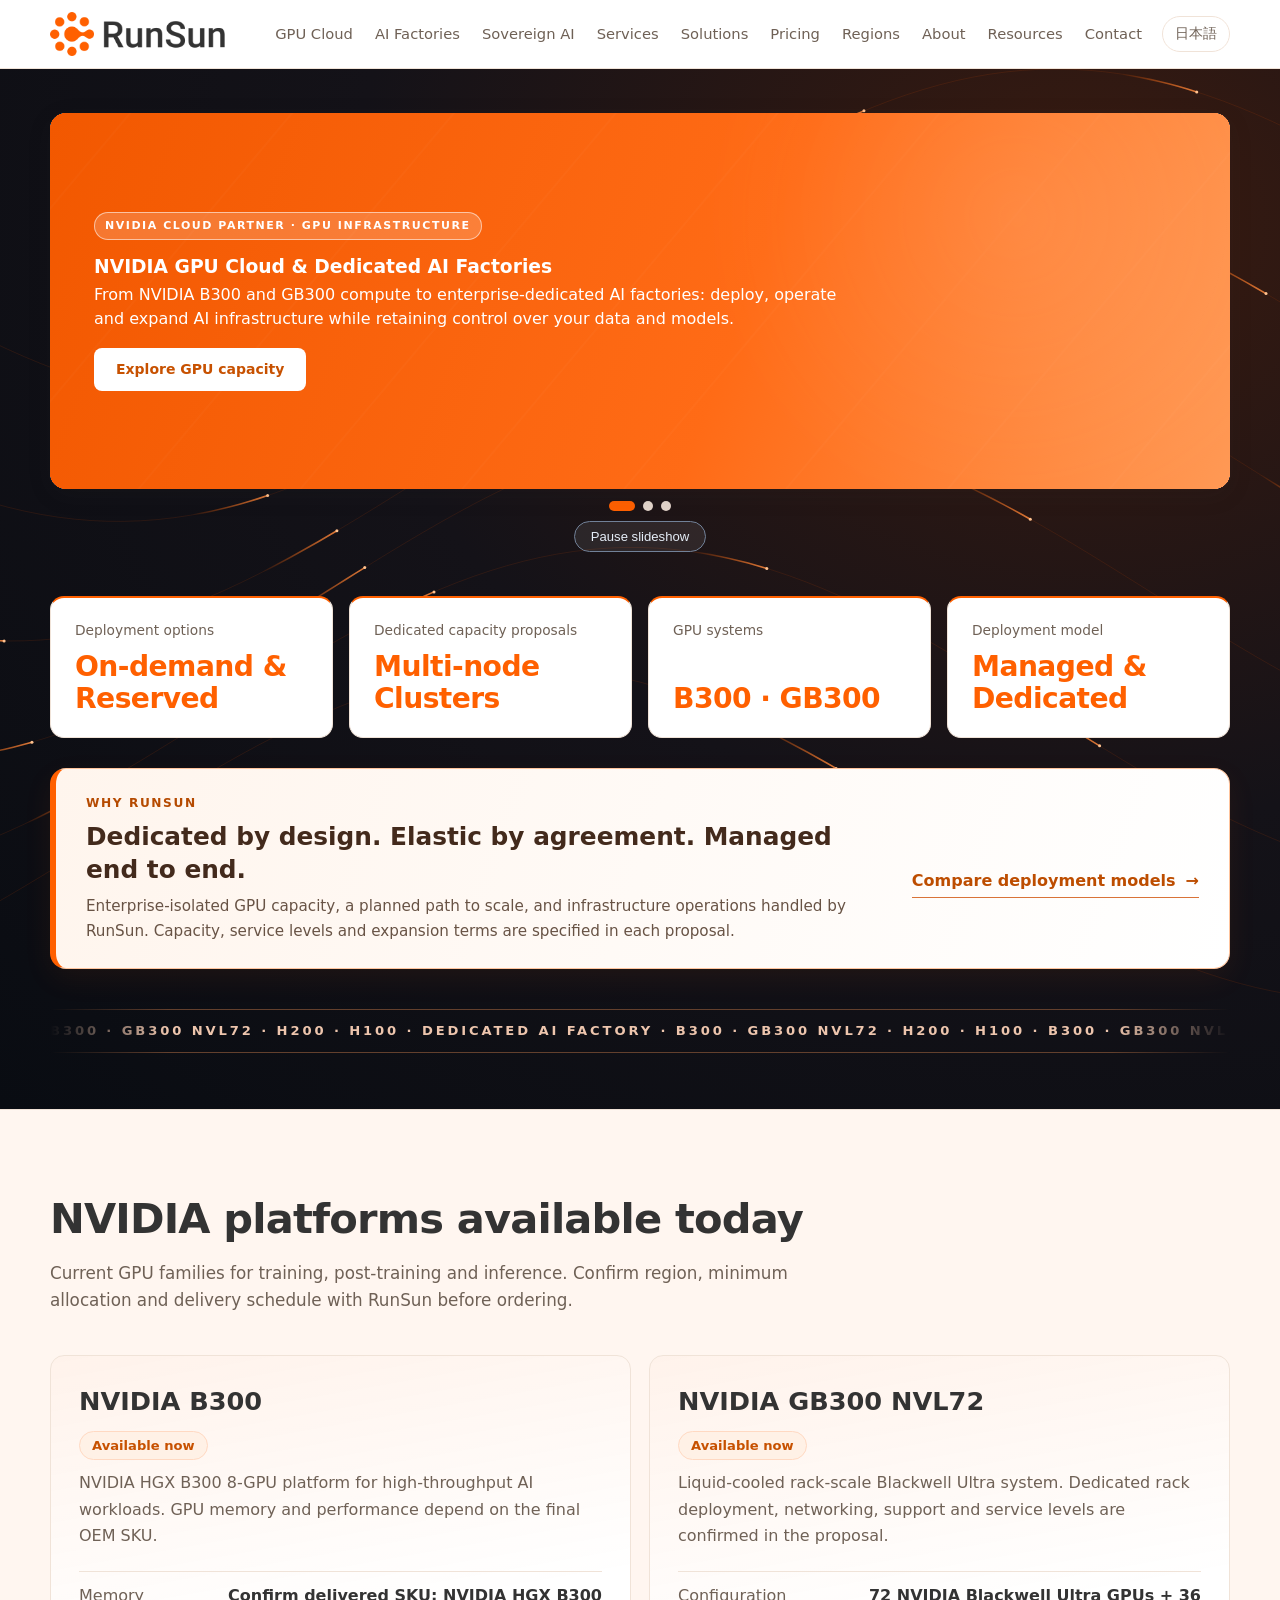
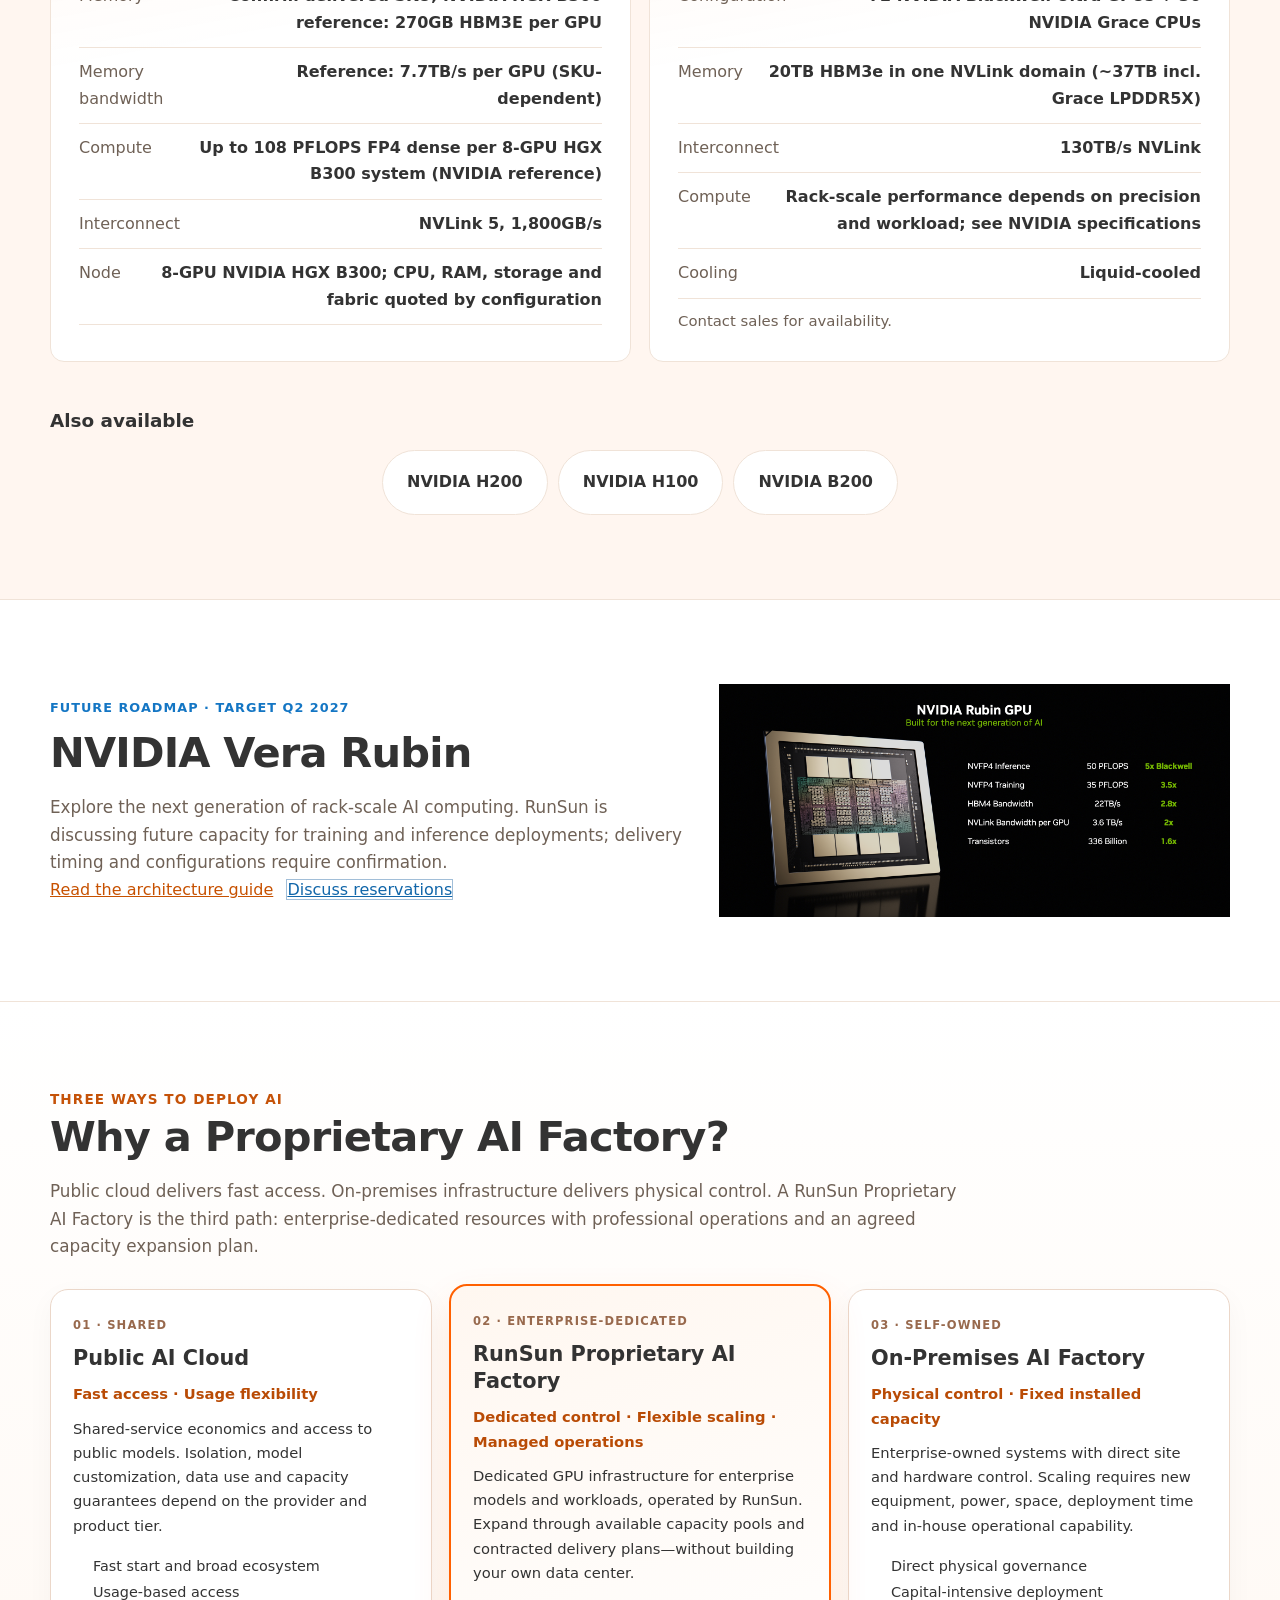
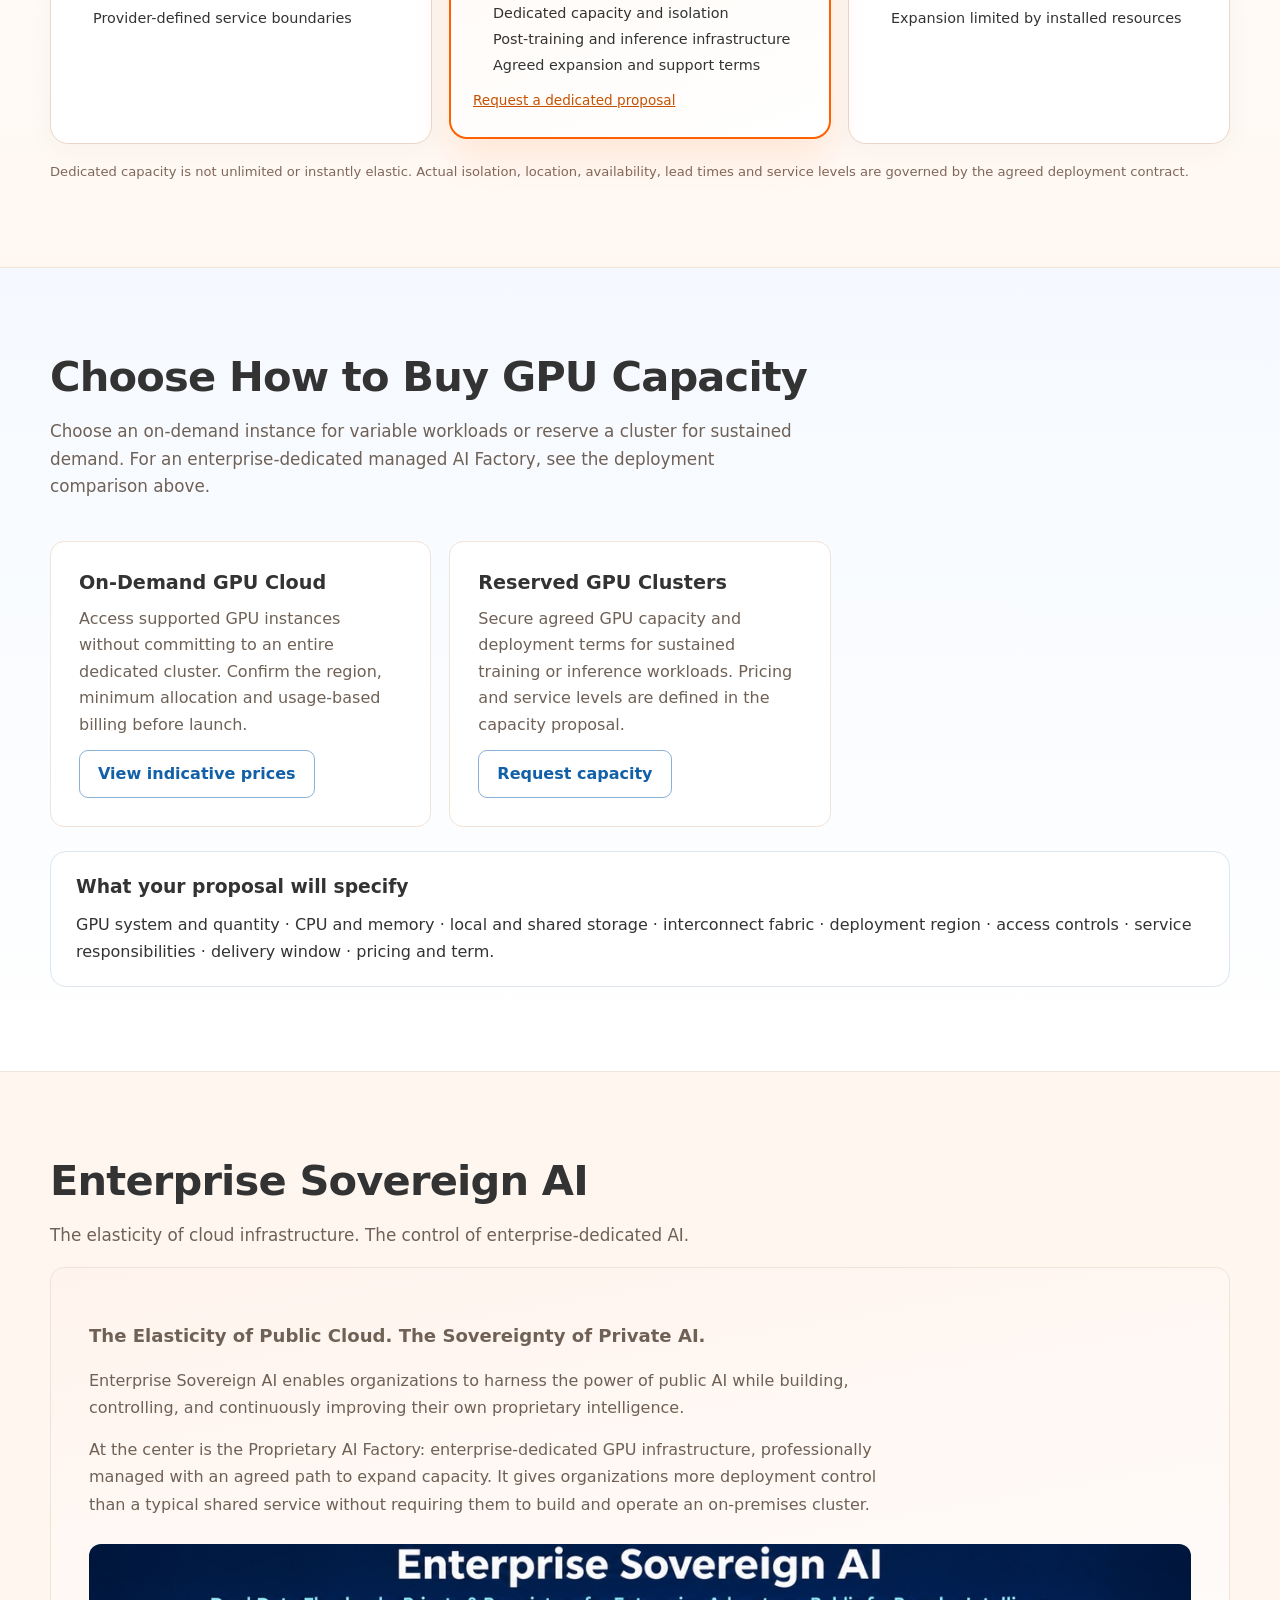
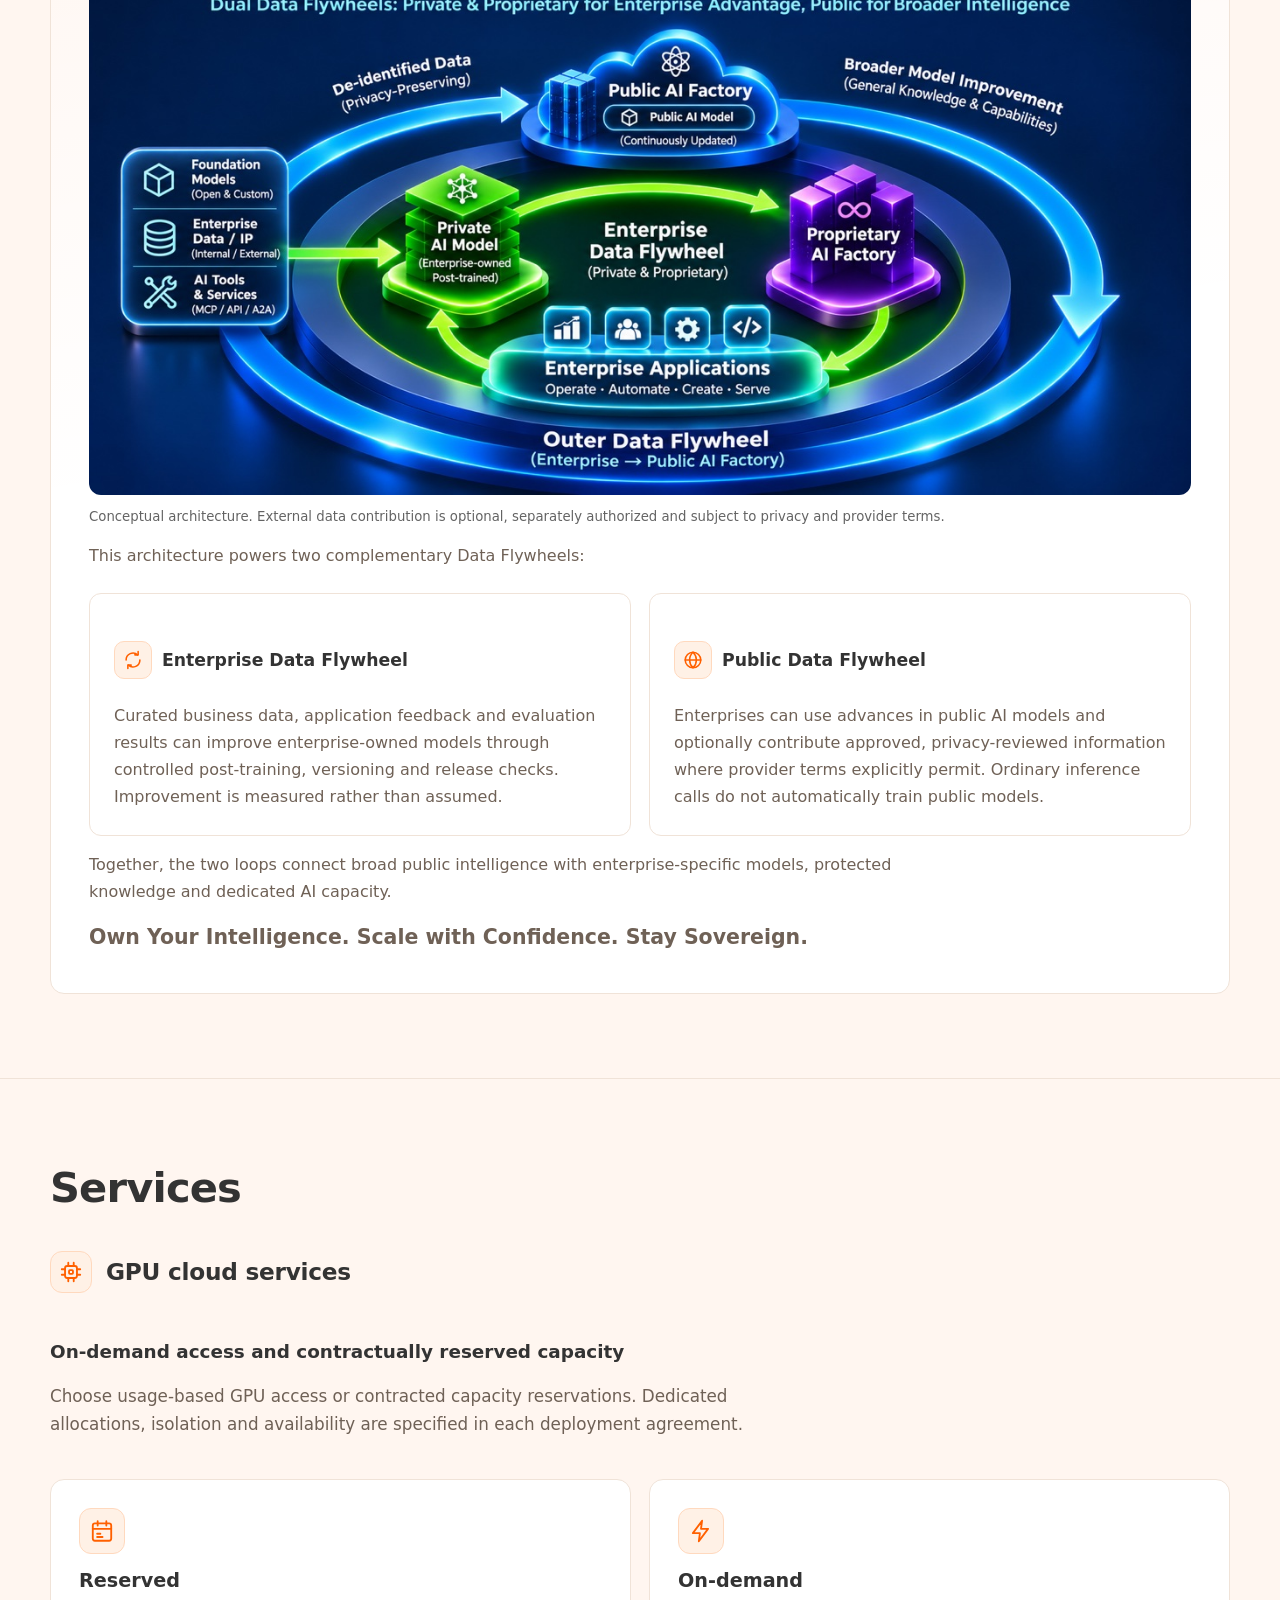
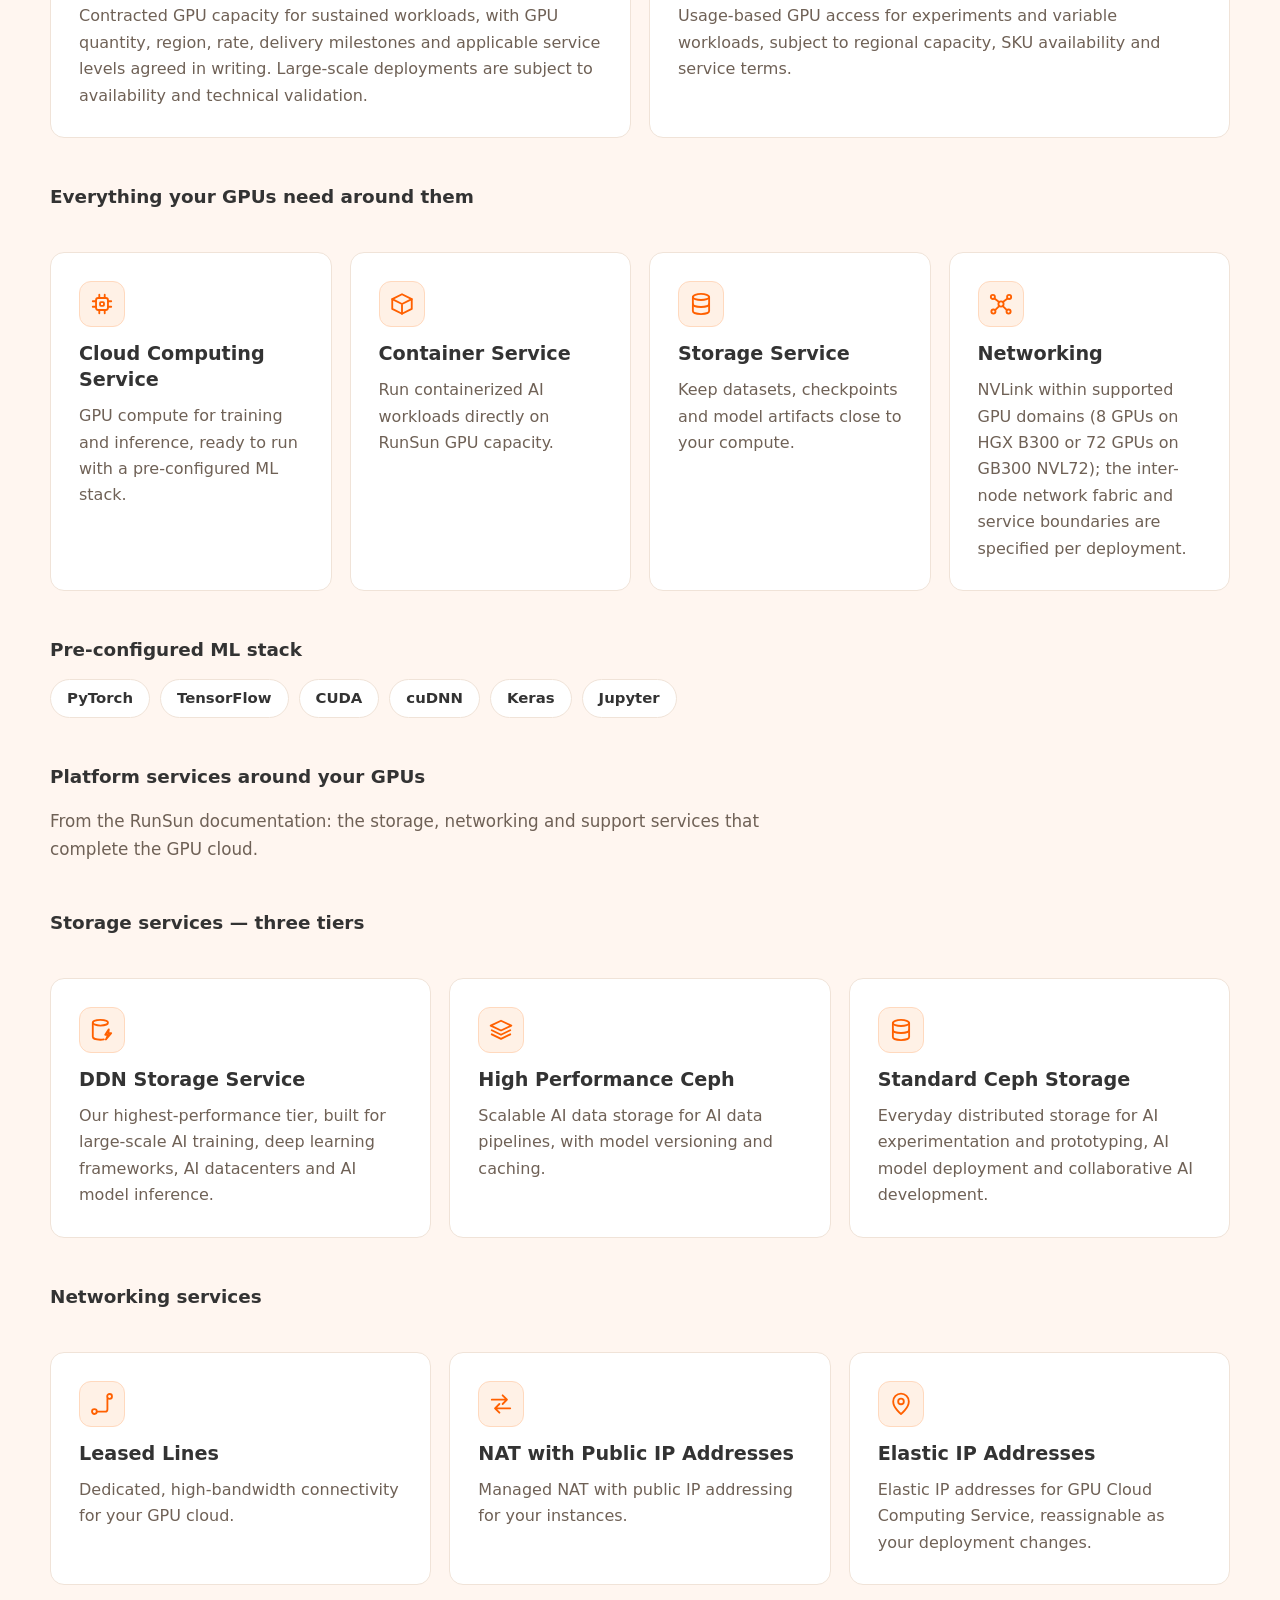
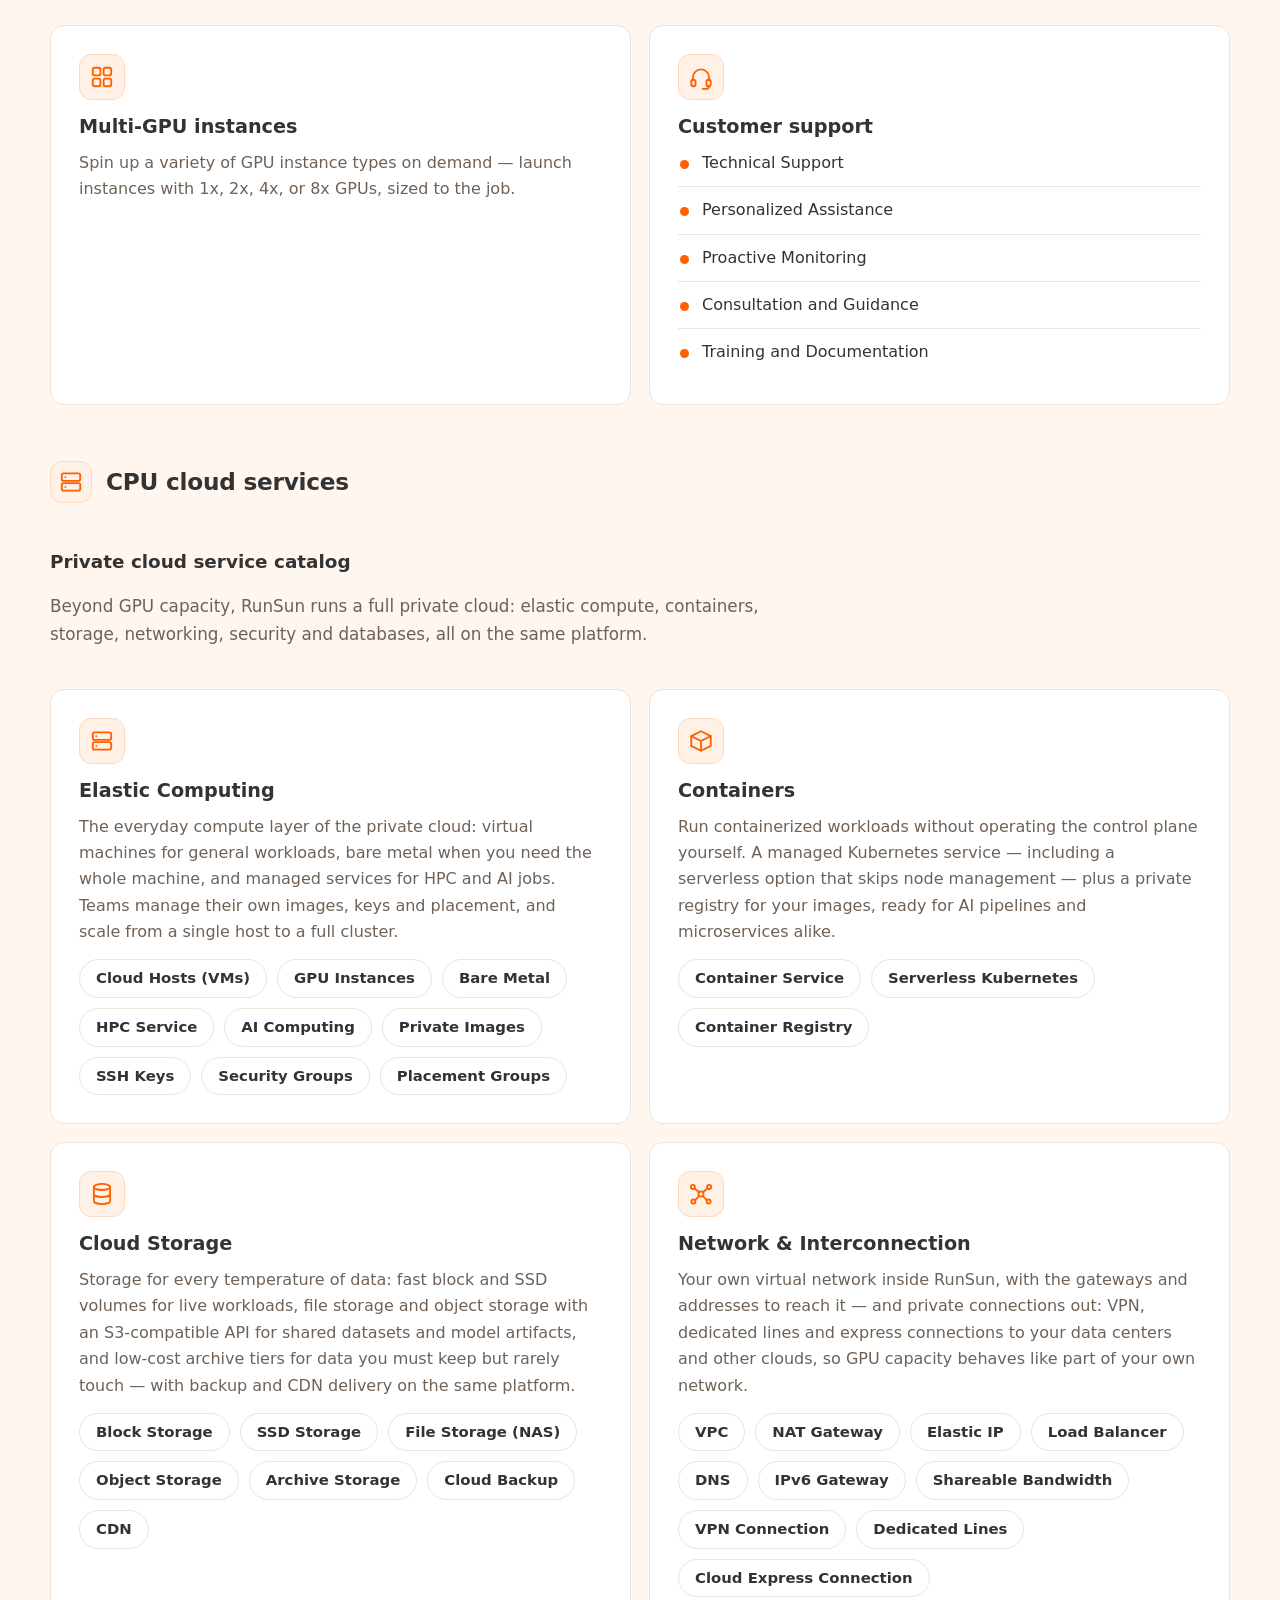
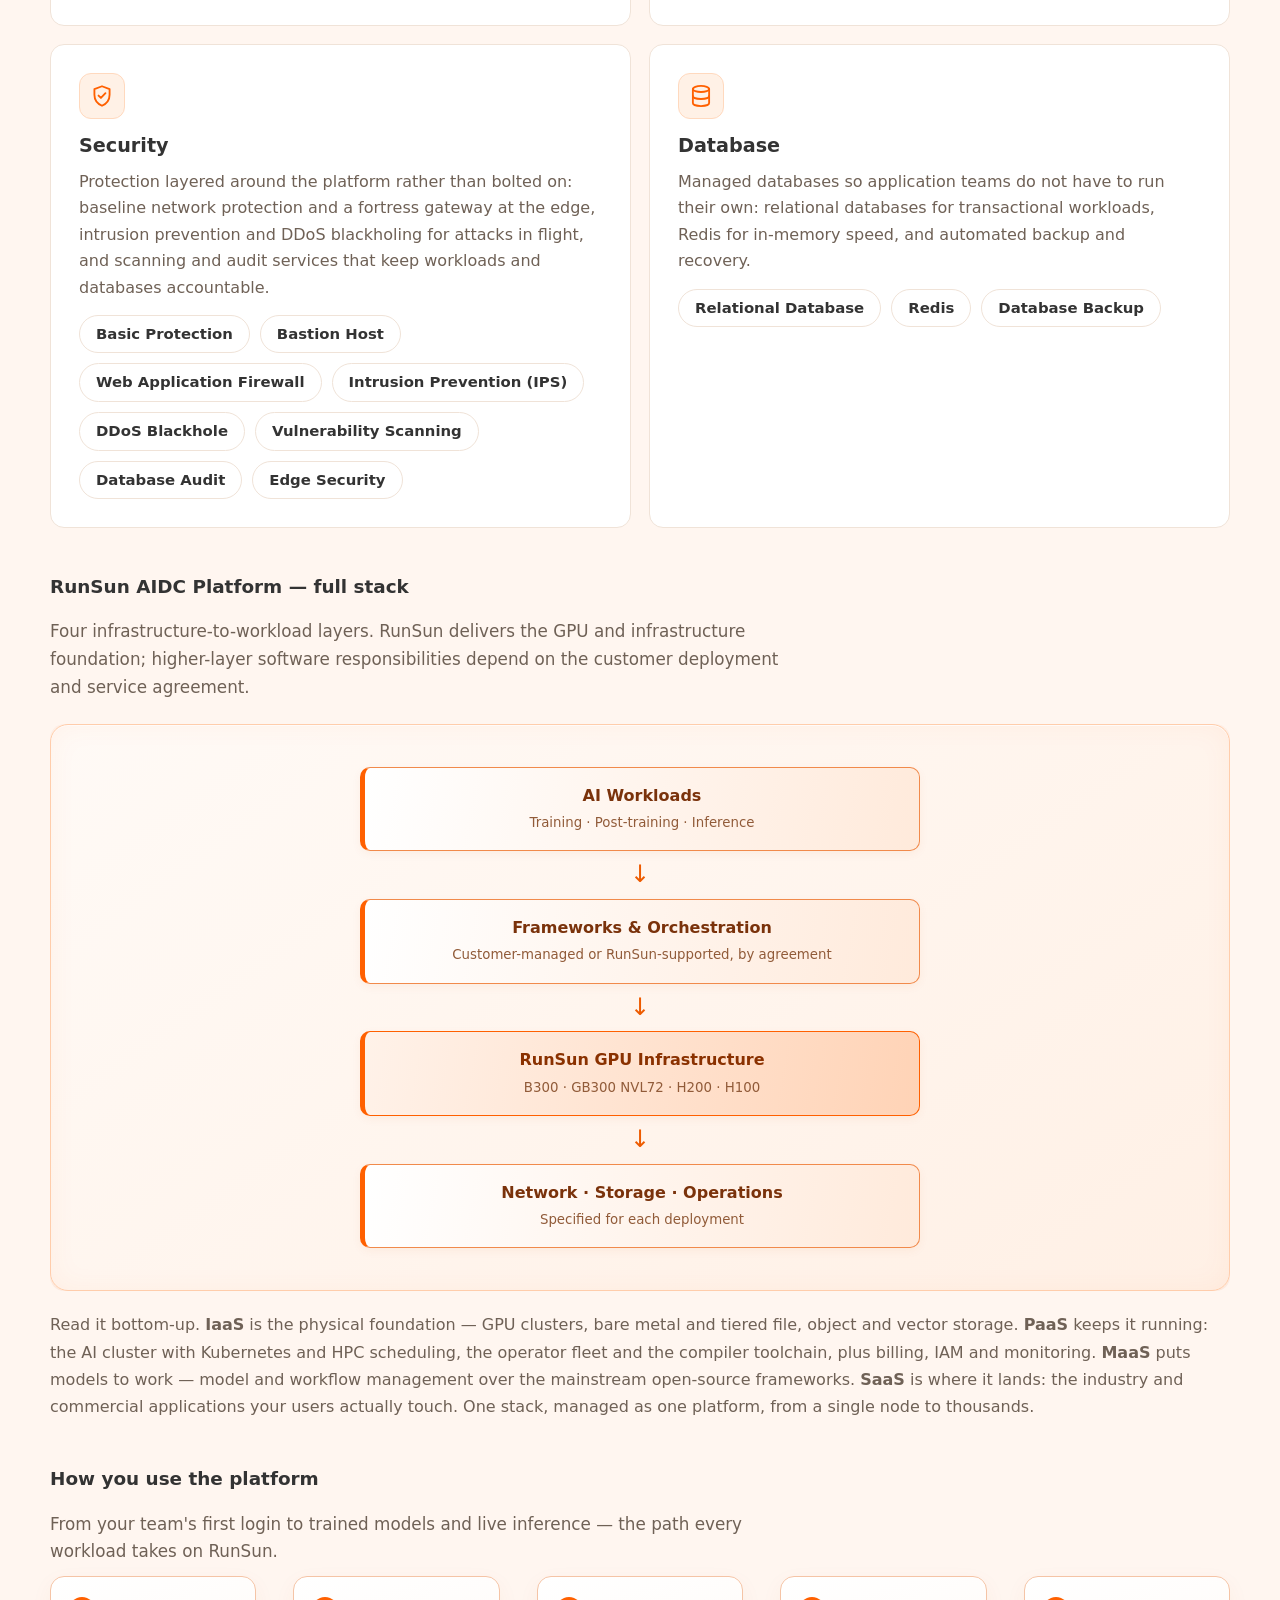
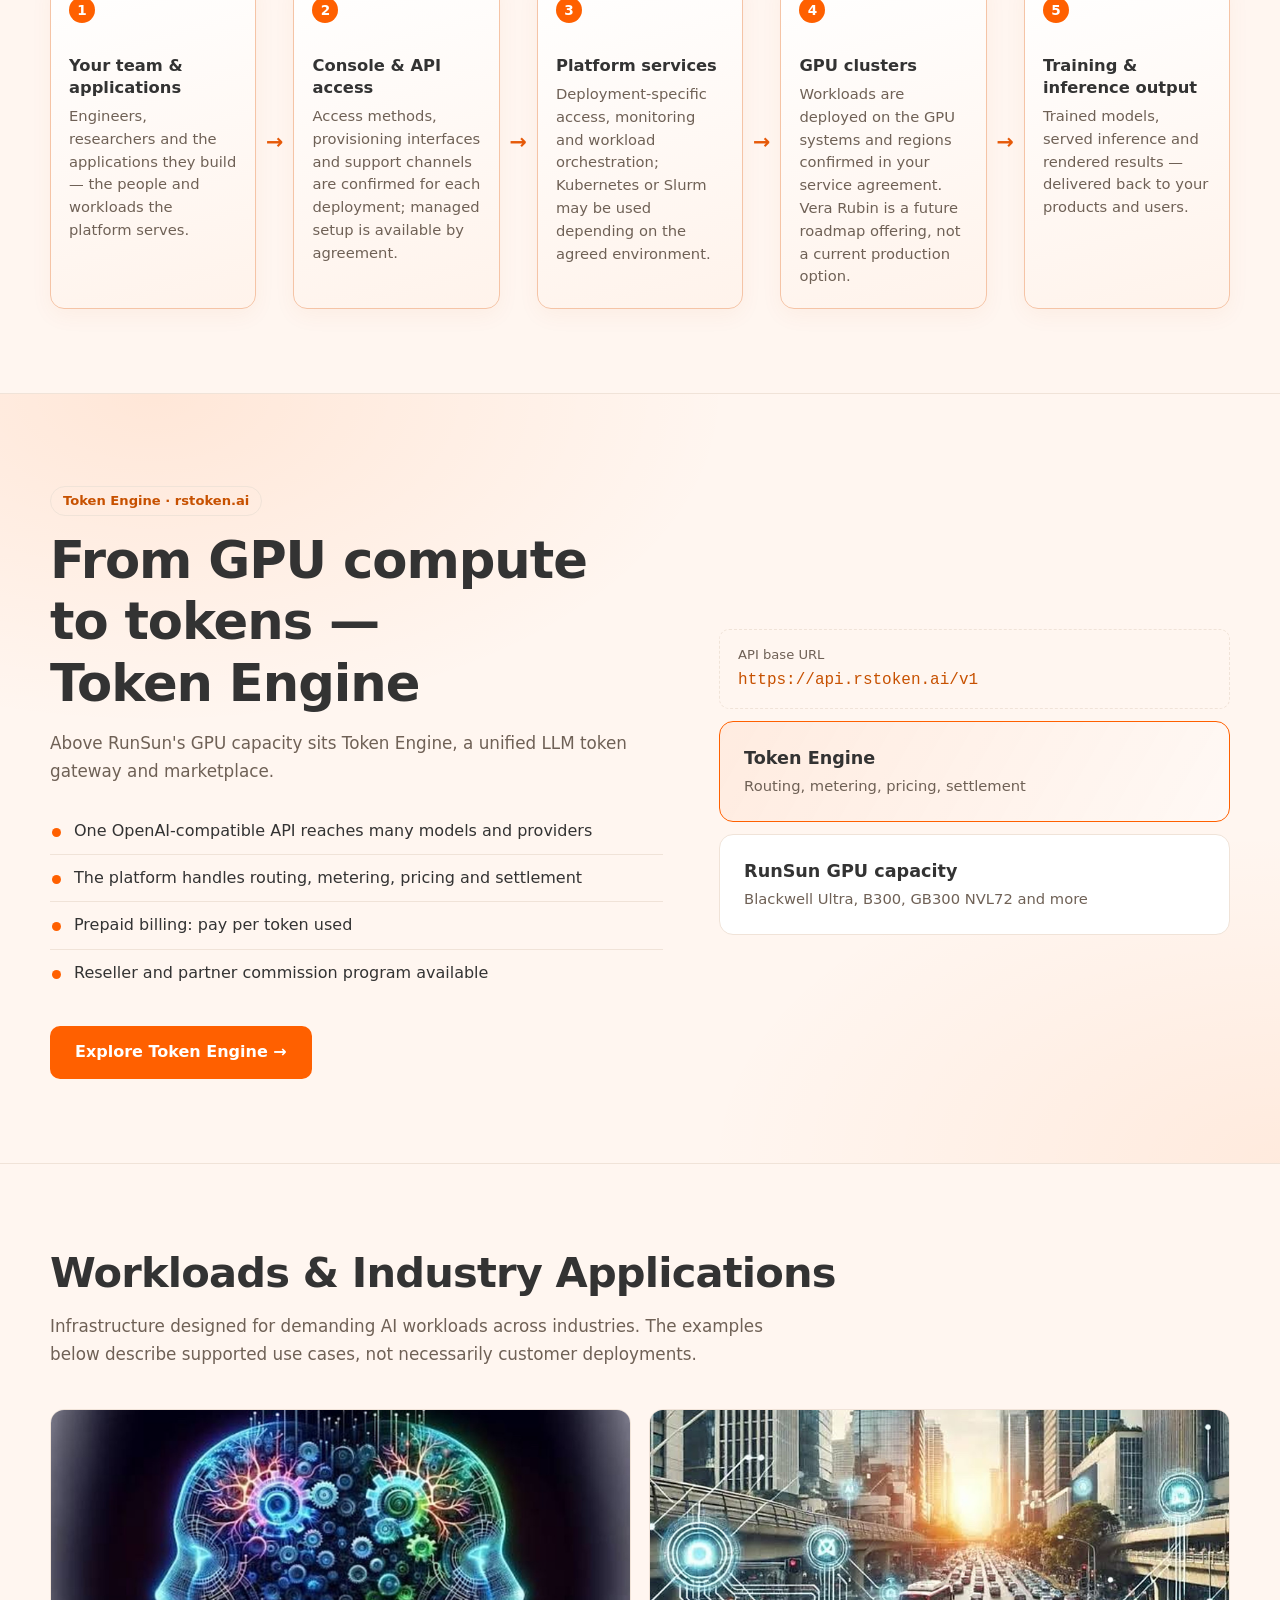
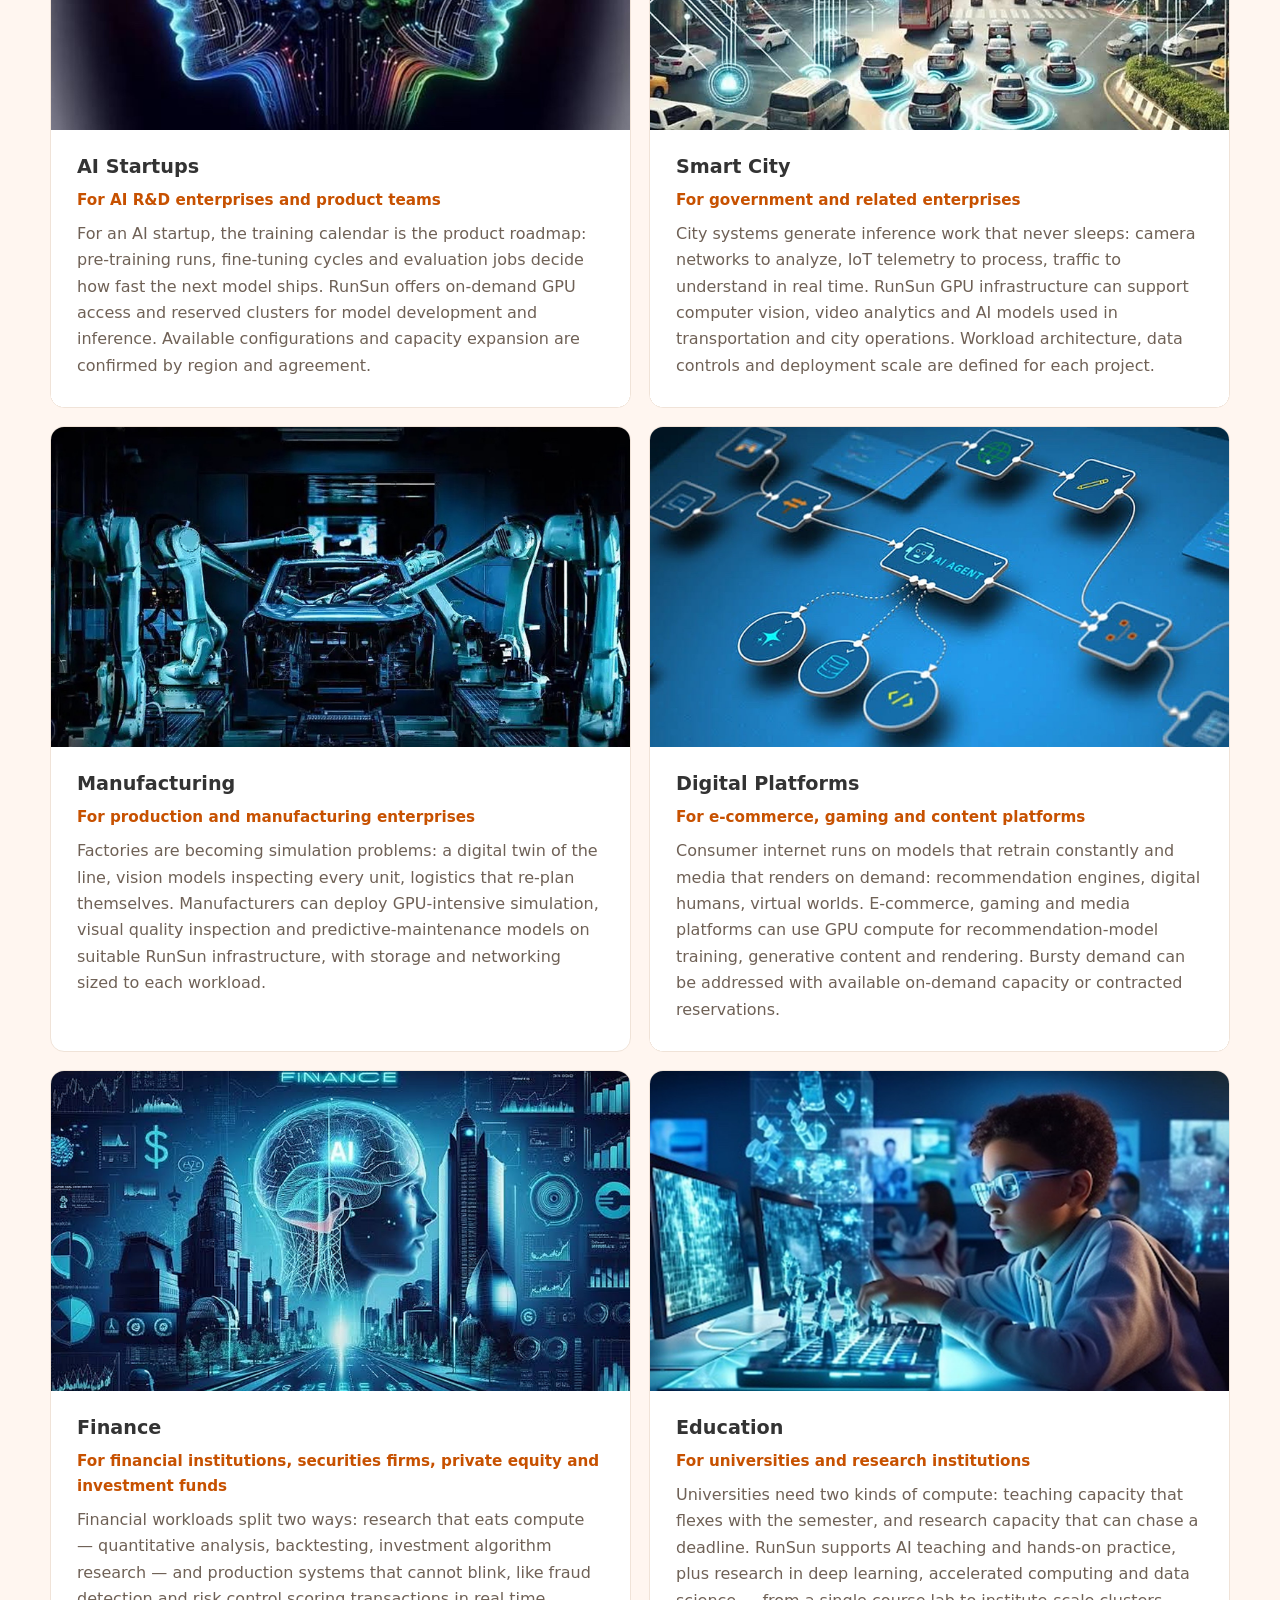
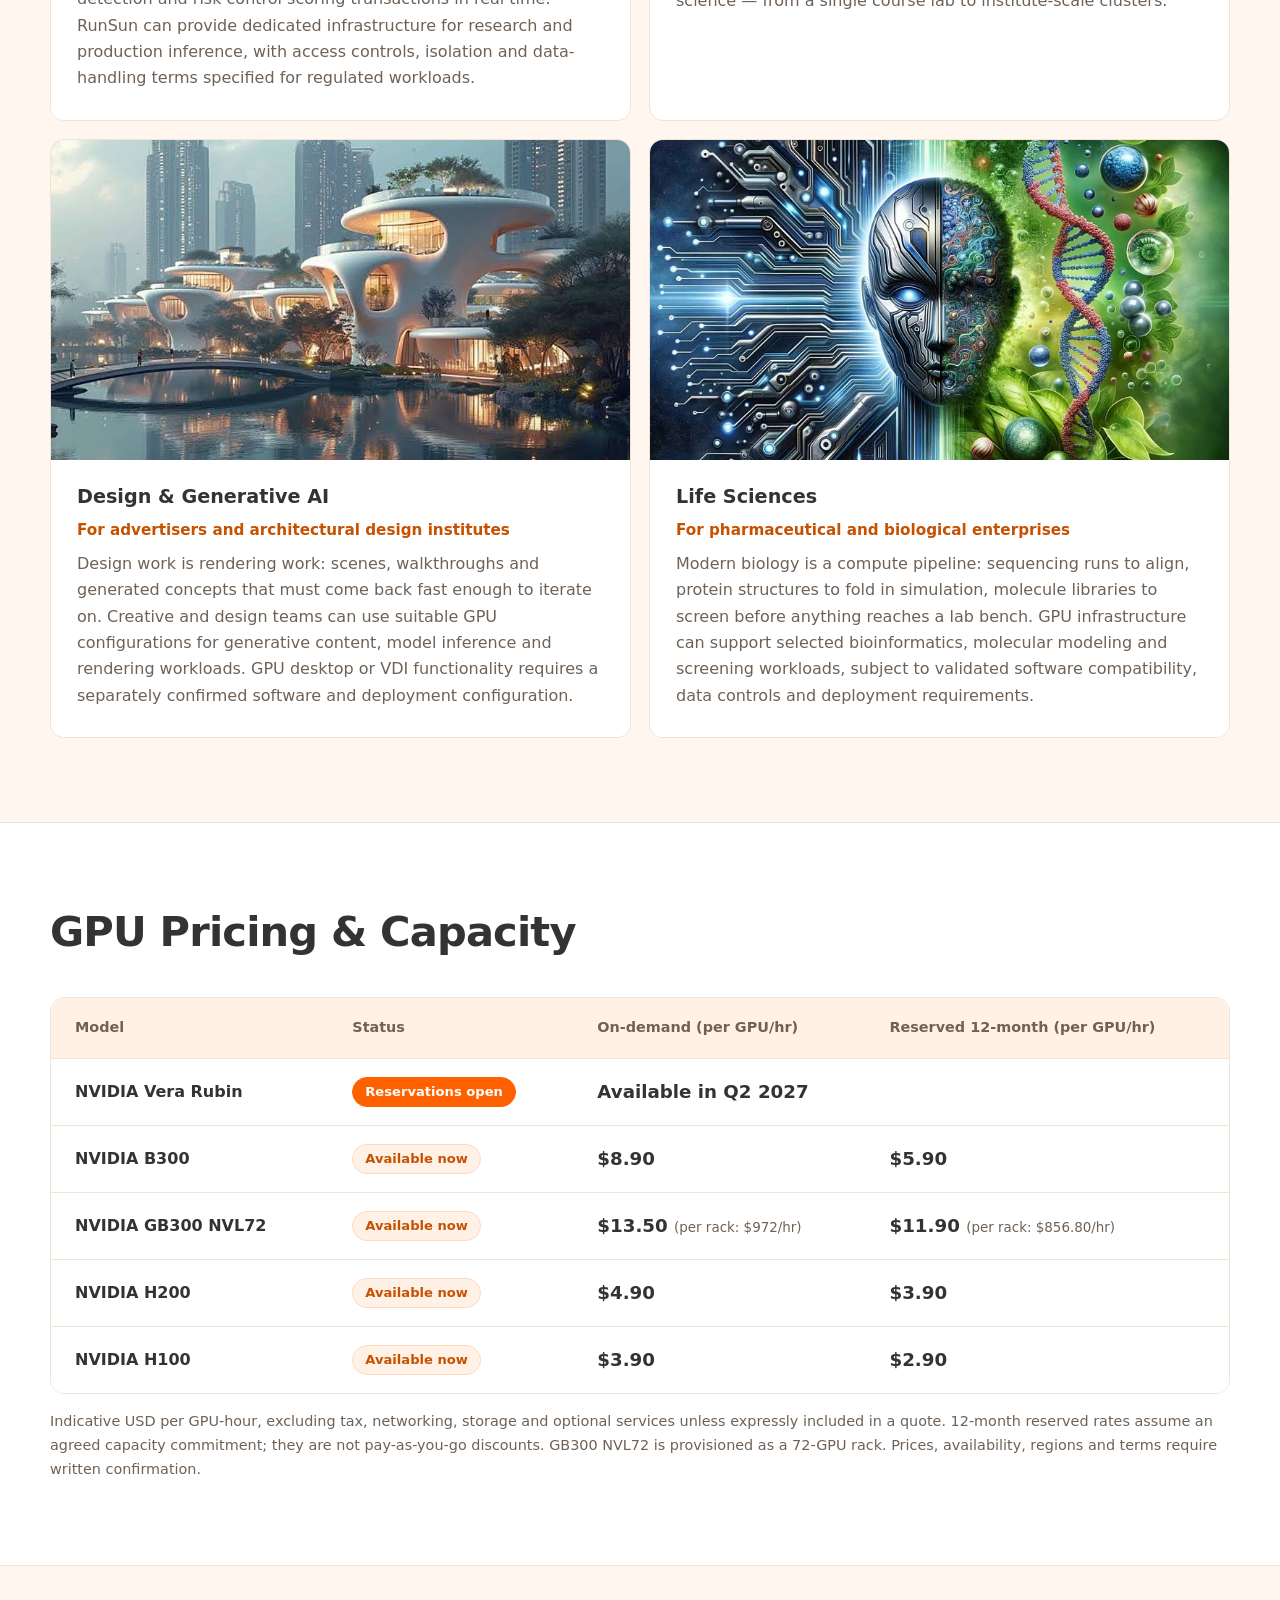
==== commit 3451d811: "V3.2 distinguish supported industry use cases from verified customer deployments" ====
--- a/site-en/index.html
+++ b/site-en/index.html
@@ -441,7 +441,7 @@
 <div class="card-body">
 <h3>AI Startups</h3>
 <p class="card-kicker">For AI R&amp;D enterprises and product teams</p>
-<p>For an AI startup, the training calendar is the product roadmap: pre-training runs, fine-tuning cycles and evaluation jobs decide how fast the next model ships. RunSun gives small teams cluster-scale compute without buying hardware — scale up for a training run, hold steady inference capacity for launch, and develop the application itself on the same platform.</p>
+<p>For an AI startup, the training calendar is the product roadmap: pre-training runs, fine-tuning cycles and evaluation jobs decide how fast the next model ships. RunSun offers on-demand GPU access and reserved clusters for model development and inference. Available configurations and capacity expansion are confirmed by region and agreement.</p>
 </div>
 </article>
 <article class="card media-card">
@@ -449,7 +449,7 @@
 <div class="card-body">
 <h3>Smart City</h3>
 <p class="card-kicker">For government and related enterprises</p>
-<p>City systems generate inference work that never sleeps: camera networks to analyze, IoT telemetry to process, traffic to understand in real time. RunSun GPU capacity powers video and image analysis, IoT and data analytics, and smart-transportation workloads — for governments and the enterprises that build for them.</p>
+<p>City systems generate inference work that never sleeps: camera networks to analyze, IoT telemetry to process, traffic to understand in real time. RunSun GPU infrastructure can support computer vision, video analytics and AI models used in transportation and city operations. Workload architecture, data controls and deployment scale are defined for each project.</p>
 </div>
 </article>
 <article class="card media-card">
@@ -457,7 +457,7 @@
 <div class="card-body">
 <h3>Manufacturing</h3>
 <p class="card-kicker">For production and manufacturing enterprises</p>
-<p>Factories are becoming simulation problems: a digital twin of the line, vision models inspecting every unit, logistics that re-plan themselves. Manufacturers run digital-twin simulation, industrial and quality inspection, intelligent logistics and equipment-maintenance analytics on RunSun — compute-heavy workloads that reward GPU throughput.</p>
+<p>Factories are becoming simulation problems: a digital twin of the line, vision models inspecting every unit, logistics that re-plan themselves. Manufacturers can deploy GPU-intensive simulation, visual quality inspection and predictive-maintenance models on suitable RunSun infrastructure, with storage and networking sized to each workload.</p>
 </div>
 </article>
 <article class="card media-card">
@@ -465,7 +465,7 @@
 <div class="card-body">
 <h3>Digital Platforms</h3>
 <p class="card-kicker">For e-commerce, gaming and content platforms</p>
-<p>Consumer internet runs on models that retrain constantly and media that renders on demand: recommendation engines, digital humans, virtual worlds. E-commerce, gaming and content platforms run AI-powered recommendation, digital-human generation and metaverse rendering on RunSun — workloads where demand spikes are the normal case.</p>
+<p>Consumer internet runs on models that retrain constantly and media that renders on demand: recommendation engines, digital humans, virtual worlds. E-commerce, gaming and media platforms can use GPU compute for recommendation-model training, generative content and rendering. Bursty demand can be addressed with available on-demand capacity or contracted reservations.</p>
 </div>
 </article>
 <article class="card media-card">
@@ -473,7 +473,7 @@
 <div class="card-body">
 <h3>Finance</h3>
 <p class="card-kicker">For financial institutions, securities firms, private equity and investment funds</p>
-<p>Financial workloads split two ways: research that eats compute — quantitative analysis, backtesting, investment algorithm research — and production systems that cannot blink, like fraud detection and risk control scoring transactions in real time. Institutions run both on RunSun, inside the isolated environments sensitive data requires.</p>
+<p>Financial workloads split two ways: research that eats compute — quantitative analysis, backtesting, investment algorithm research — and production systems that cannot blink, like fraud detection and risk control scoring transactions in real time. RunSun can provide dedicated infrastructure for research and production inference, with access controls, isolation and data-handling terms specified for regulated workloads.</p>
 </div>
 </article>
 <article class="card media-card">
@@ -489,7 +489,7 @@
 <div class="card-body">
 <h3>Design &amp; Generative AI</h3>
 <p class="card-kicker">For advertisers and architectural design institutes</p>
-<p>Design work is rendering work: scenes, walkthroughs and generated concepts that must come back fast enough to iterate on. Advertisers and architectural design institutes use RunSun for graphics rendering, AIGC design platforms and GPU-desktop VDI, so distributed teams share one high-end workstation pool.</p>
+<p>Design work is rendering work: scenes, walkthroughs and generated concepts that must come back fast enough to iterate on. Creative and design teams can use suitable GPU configurations for generative content, model inference and rendering workloads. GPU desktop or VDI functionality requires a separately confirmed software and deployment configuration.</p>
 </div>
 </article>
 <article class="card media-card">
@@ -497,7 +497,7 @@
 <div class="card-body">
 <h3>Life Sciences</h3>
 <p class="card-kicker">For pharmaceutical and biological enterprises</p>
-<p>Modern biology is a compute pipeline: sequencing runs to align, protein structures to fold in simulation, molecule libraries to screen before anything reaches a lab bench. Pharmaceutical and biological enterprises run gene-sequencing analysis, protein-folding simulation and small-molecule screening on RunSun's GPU clusters.</p>
+<p>Modern biology is a compute pipeline: sequencing runs to align, protein structures to fold in simulation, molecule libraries to screen before anything reaches a lab bench. GPU infrastructure can support selected bioinformatics, molecular modeling and screening workloads, subject to validated software compatibility, data controls and deployment requirements.</p>
 </div>
 </article>
 </div>
--- a/site-en/style.css
+++ b/site-en/style.css
@@ -123,3 +123,10 @@
  repeating-linear-gradient(130deg,transparent 0 60px,rgba(255,255,255,.13) 61px 62px,transparent 63px 124px);}
 .hero .slide.s-en1 .inner {position:relative;z-index:1;}
 /* Do not style photographs as diagrams. Abstract flowcharts use logo orange. */
+
+
+/* V3.2: Four business-presence cards are one region section, not mixed with solutions. */
+.region-presence-grid {align-items:stretch;gap:20px}
+.region-presence-grid > .card {min-height:230px}
+.region-presence-grid .status {font-size:.72em;letter-spacing:.02em;vertical-align:middle;color:#a94b12;background:#fff0e4;border:1px solid #f5c7a8;border-radius:999px;padding:4px 10px;white-space:nowrap}
+@media(max-width:720px) {.region-presence-grid {grid-template-columns:1fr}.region-presence-grid > .card {min-height:0}}
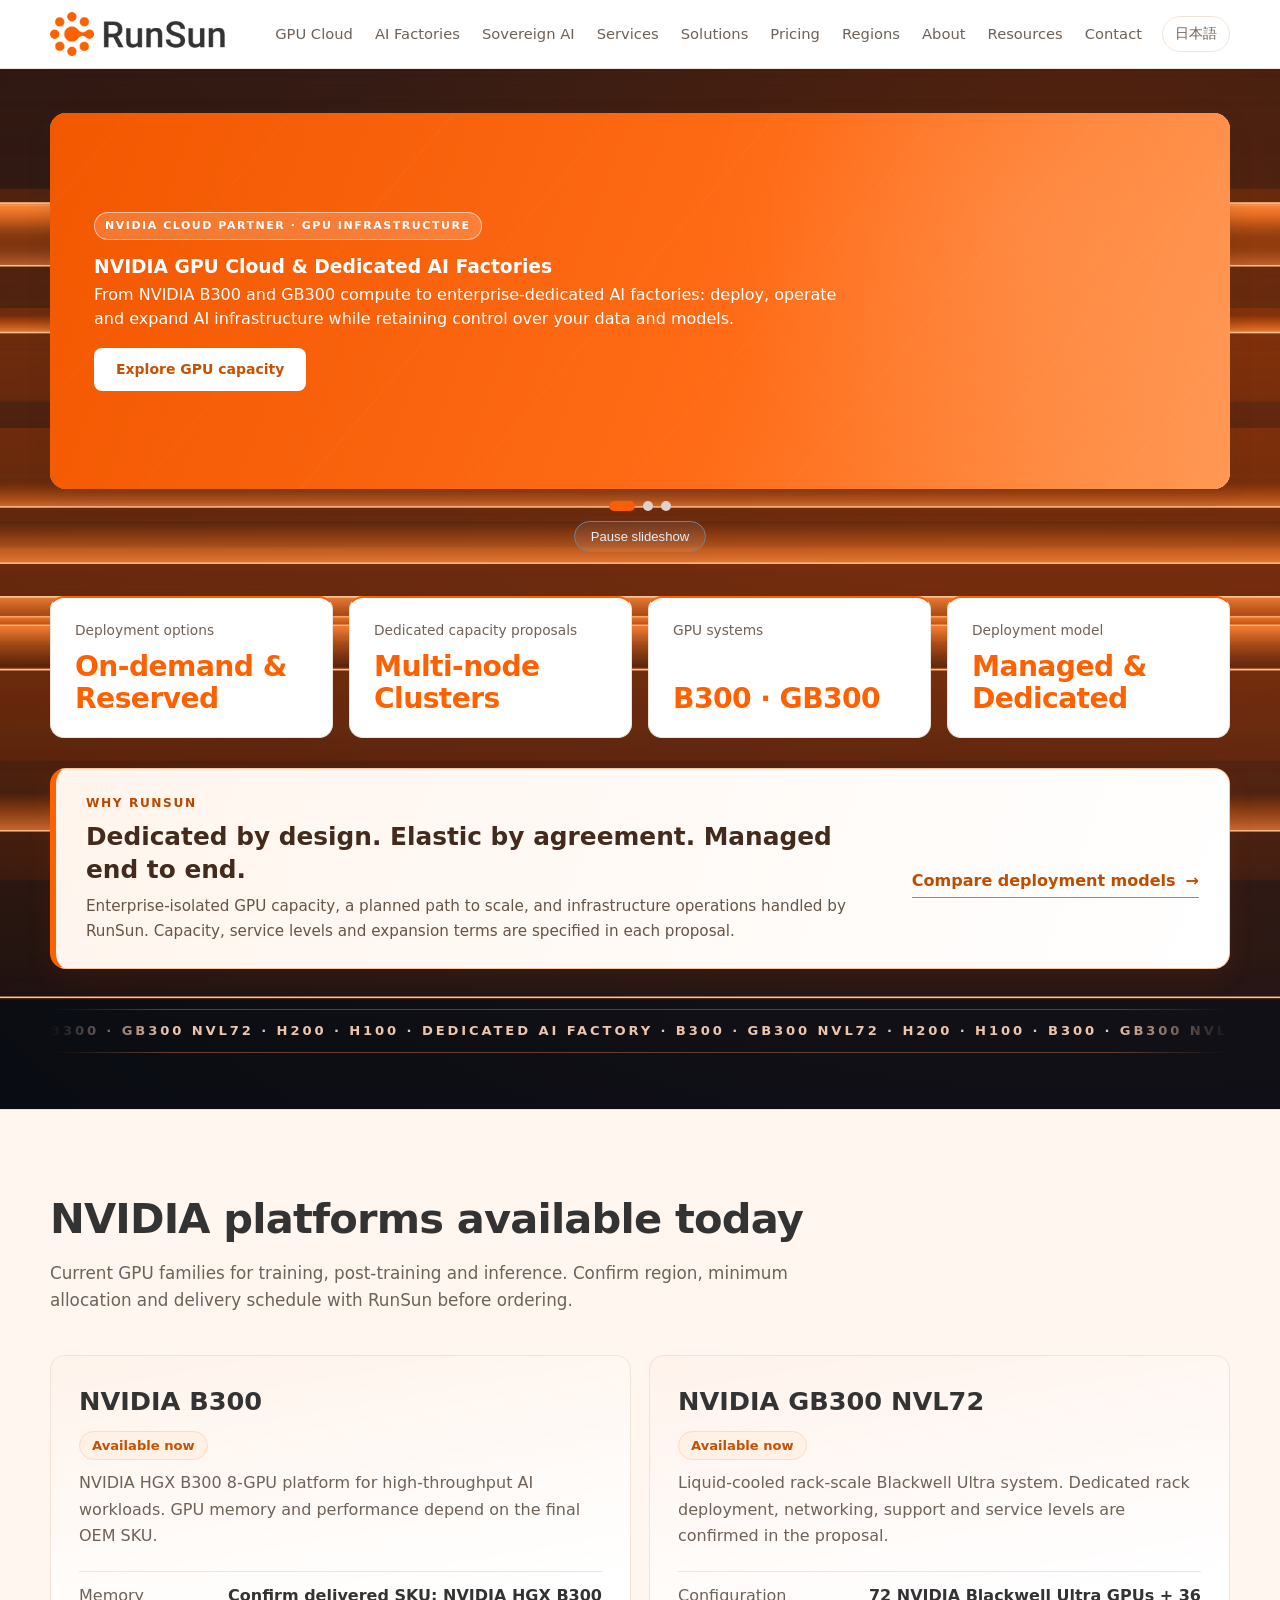
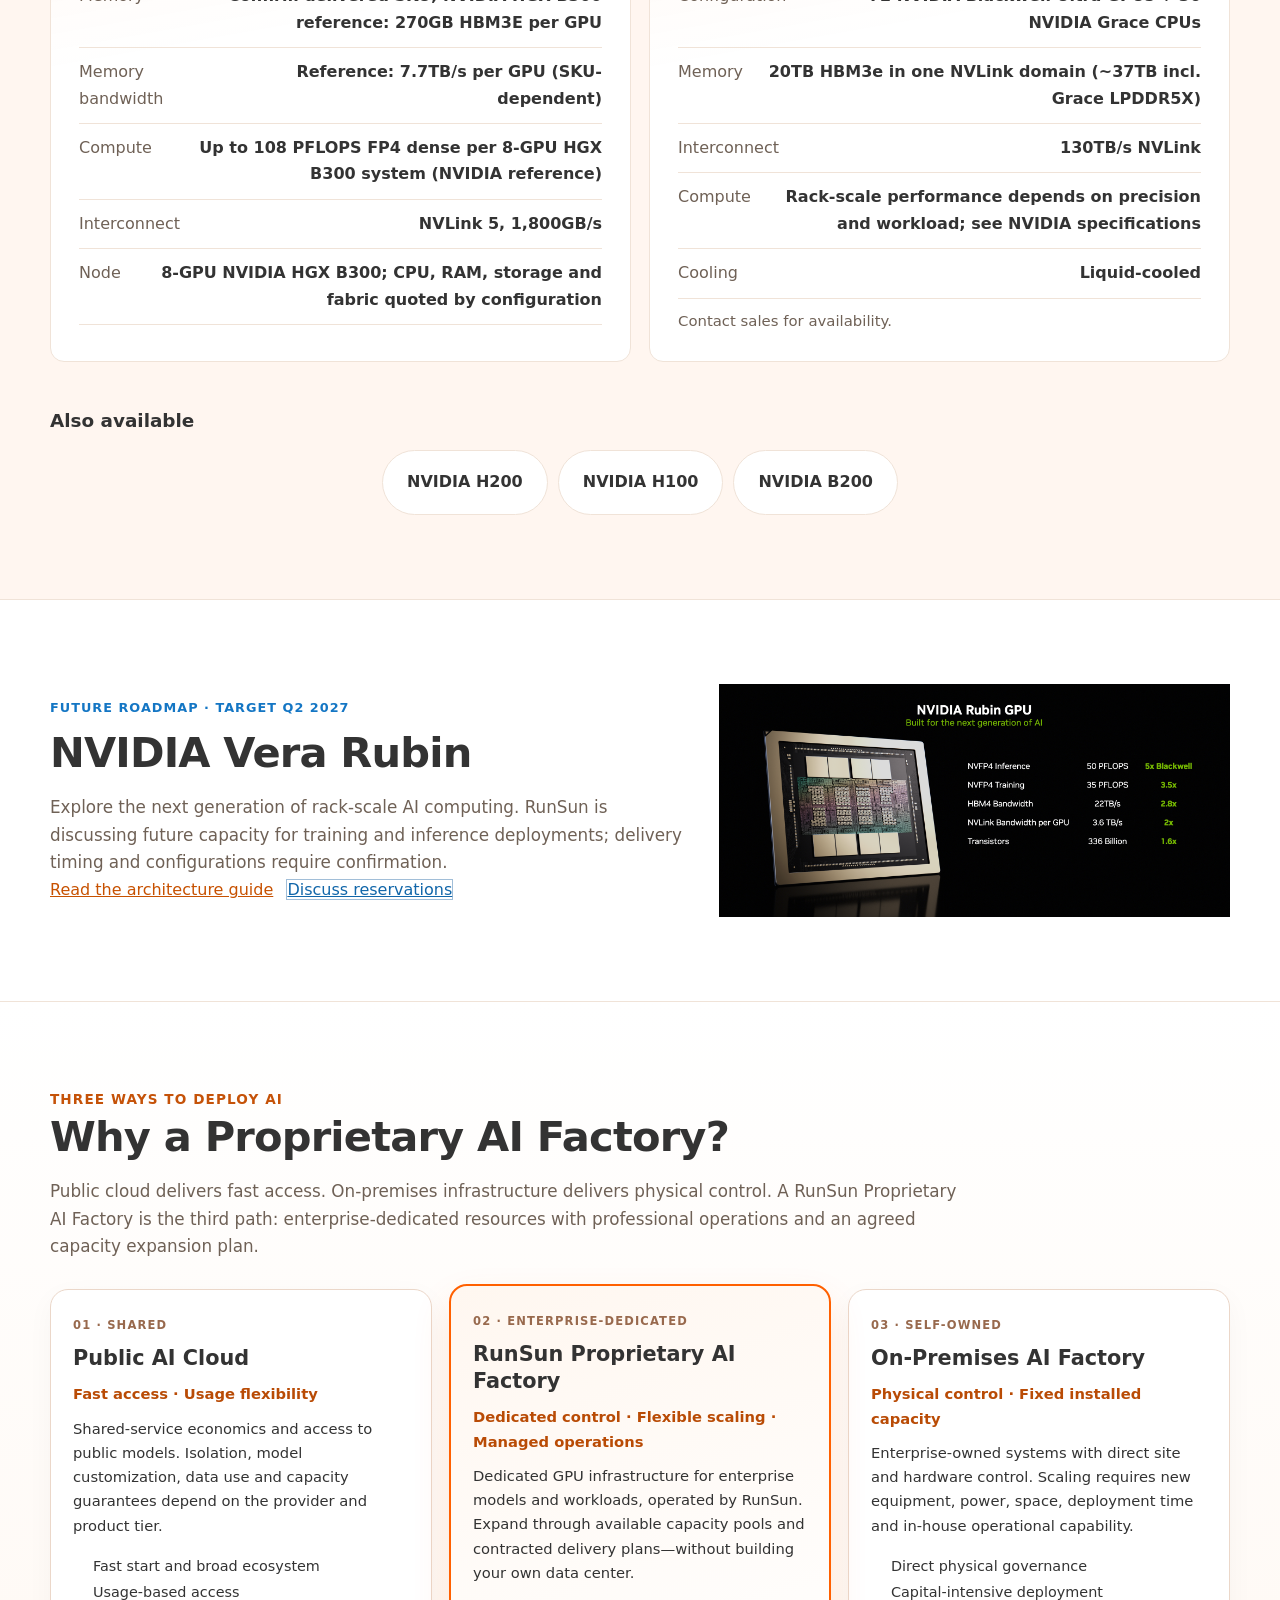
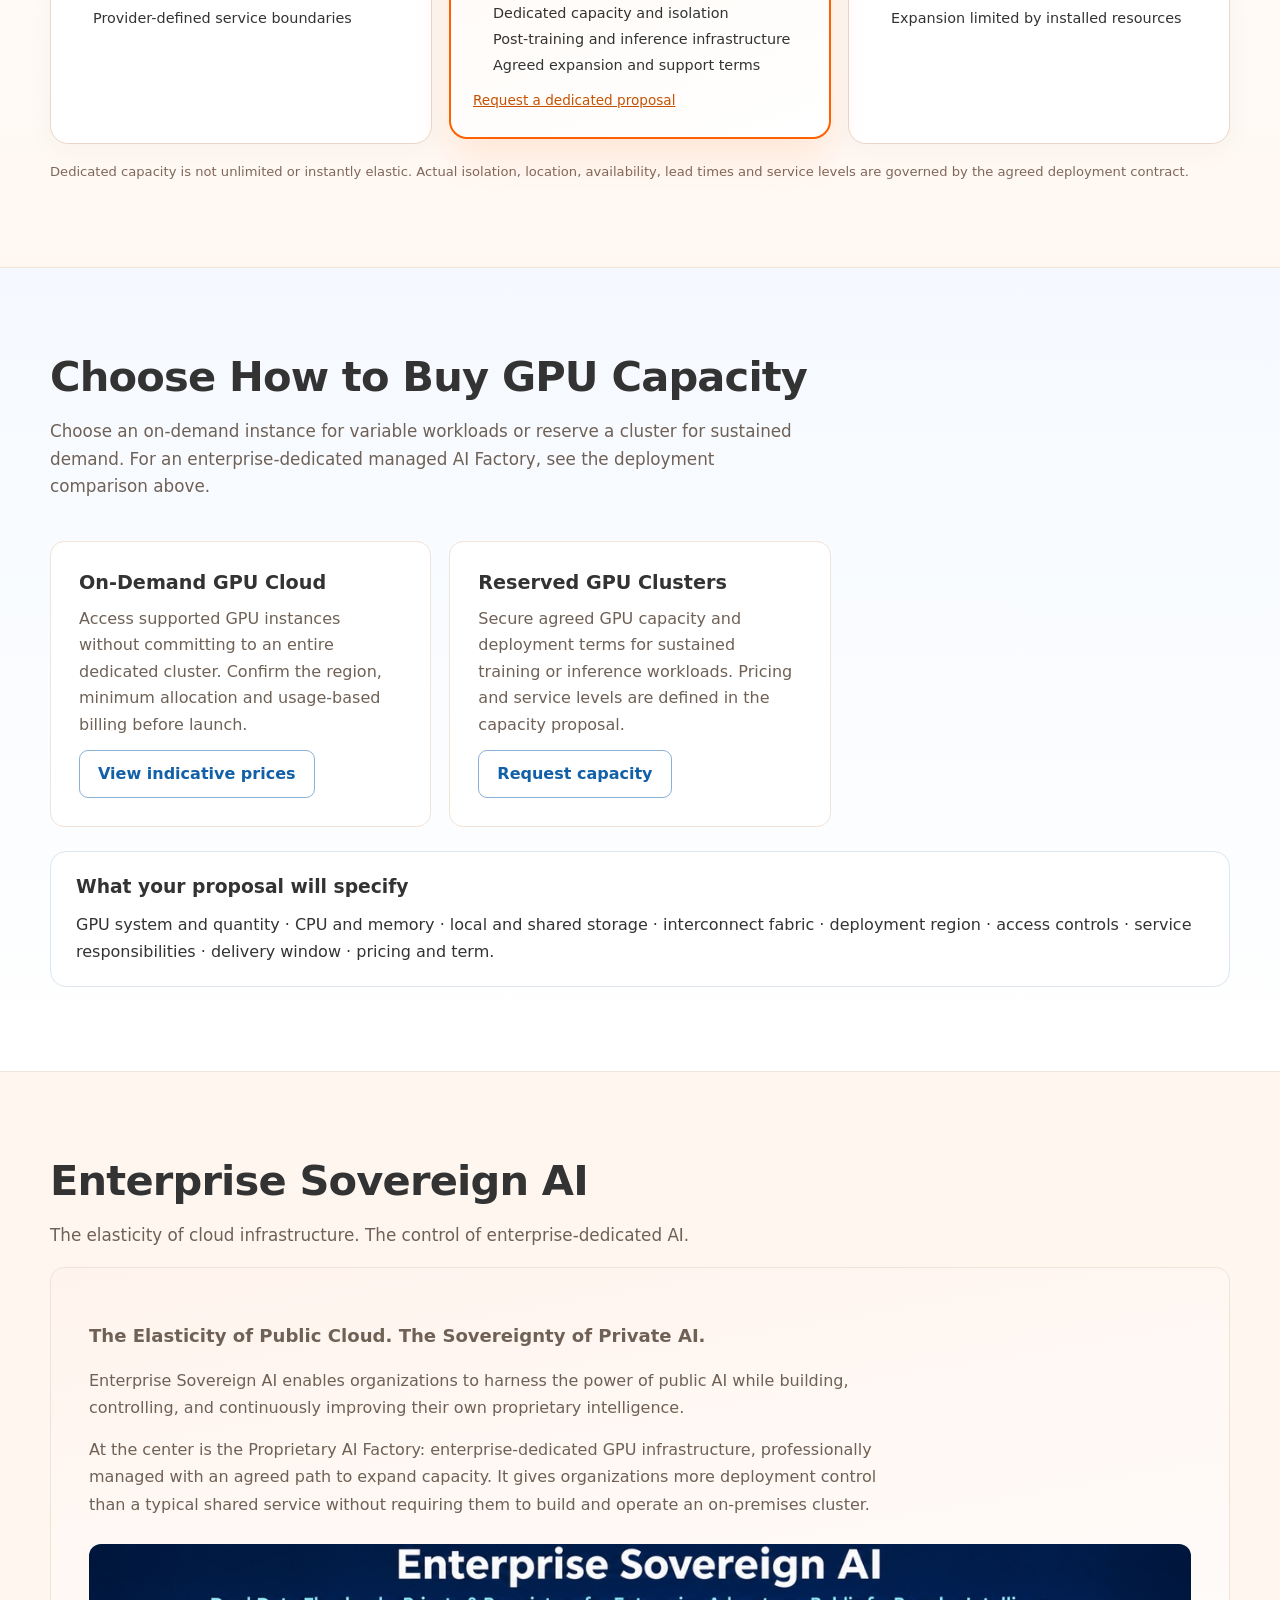
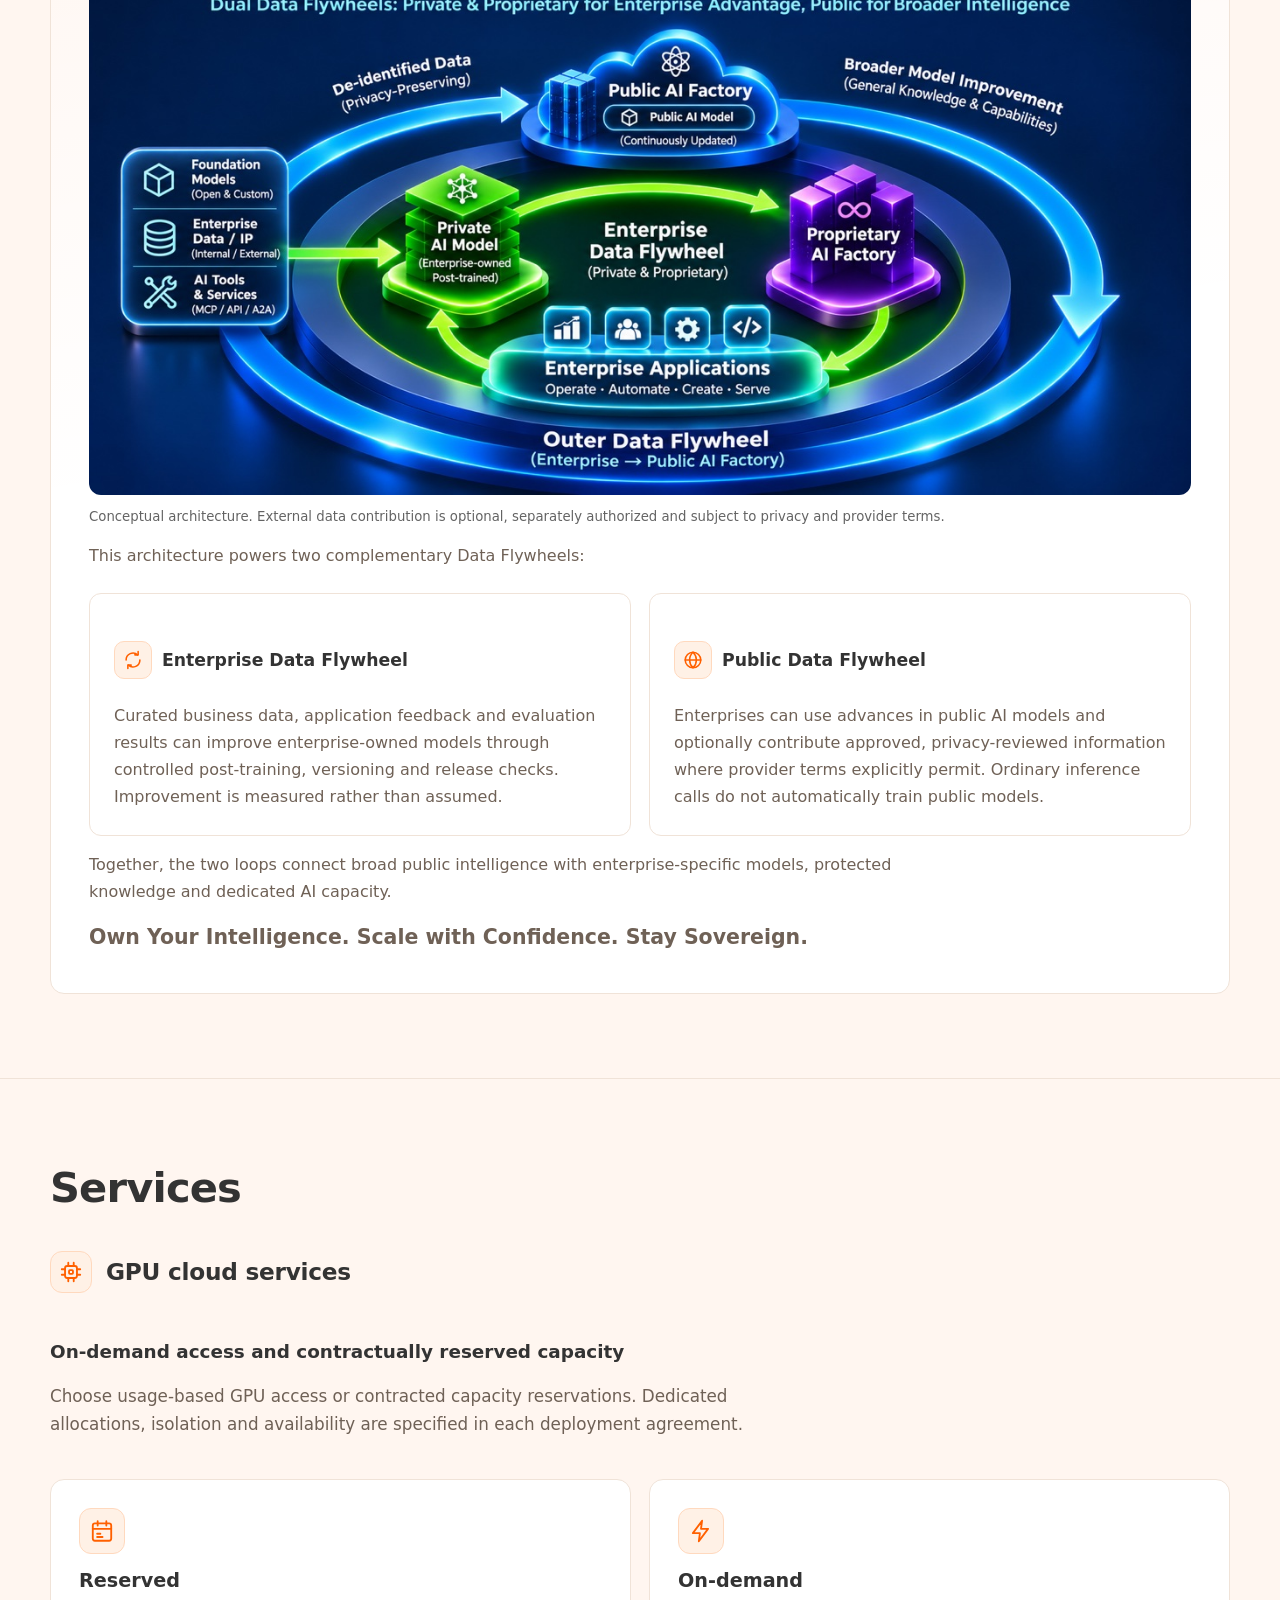
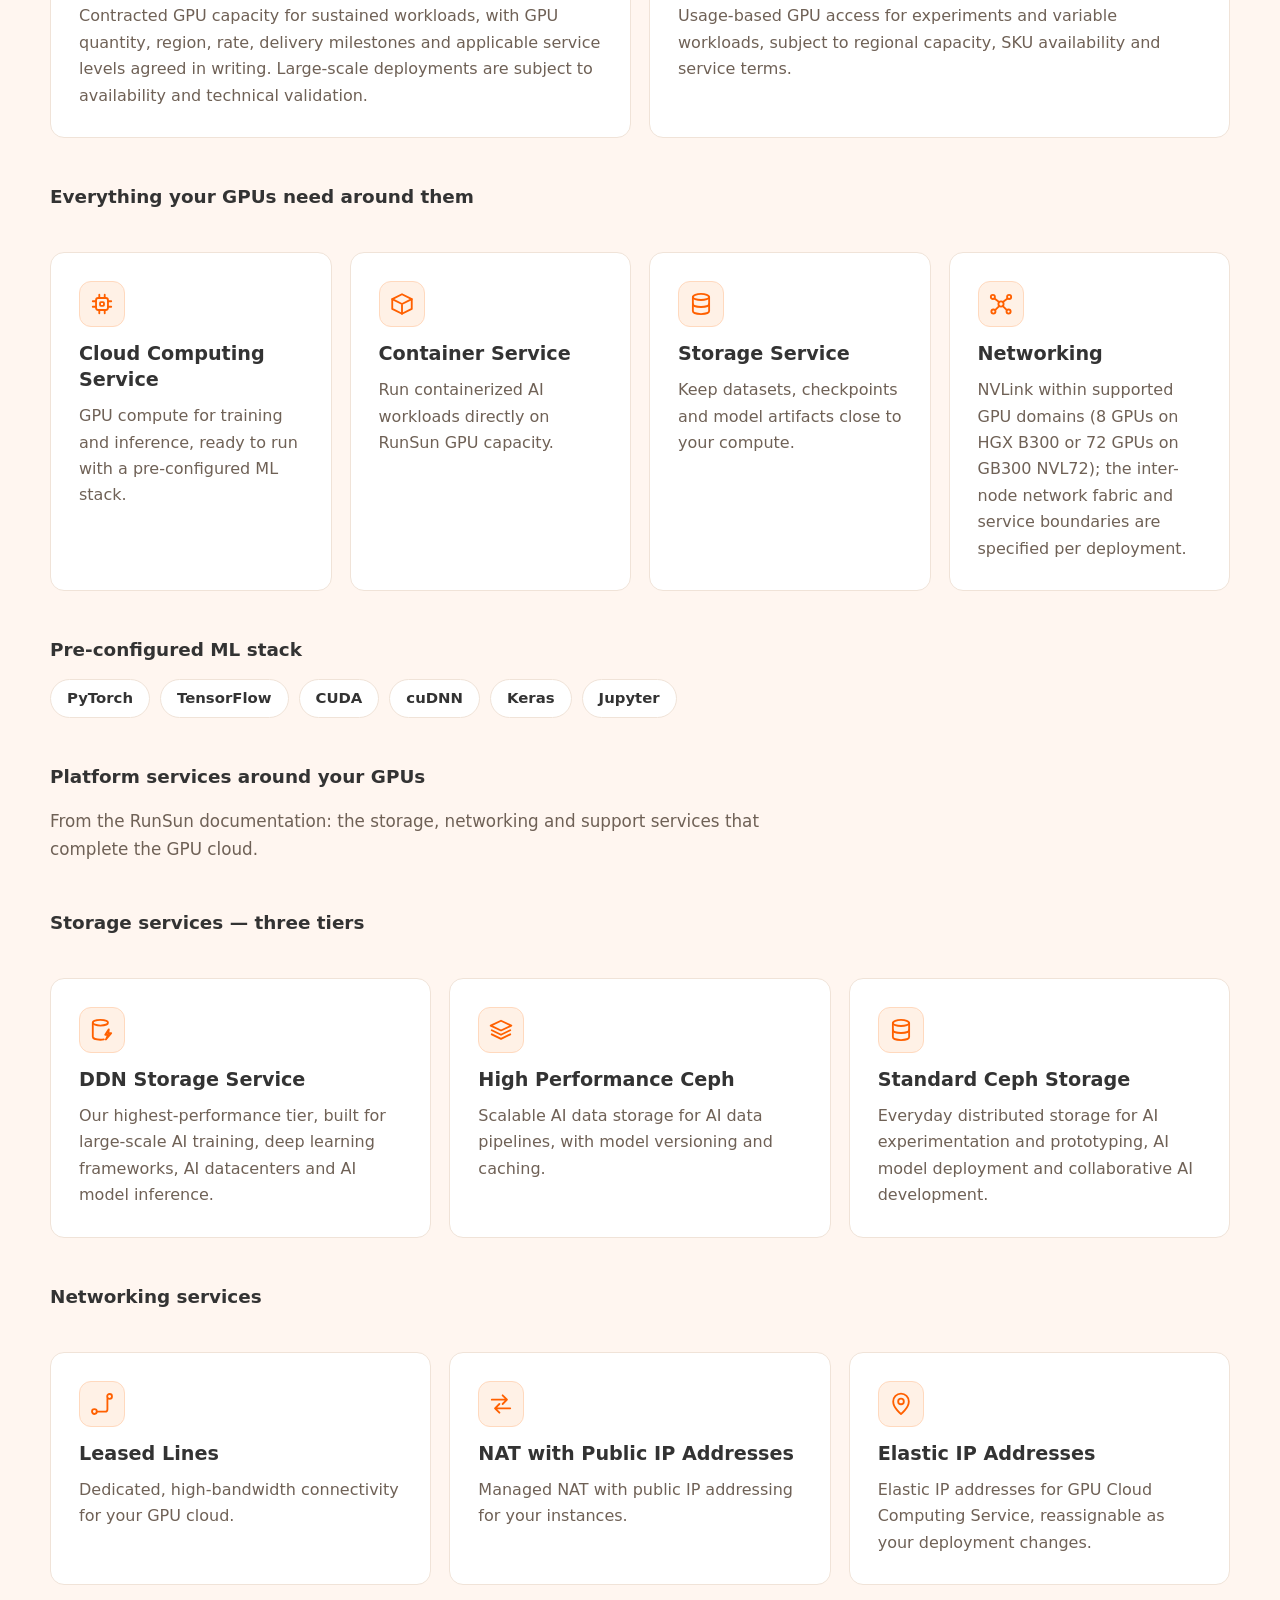
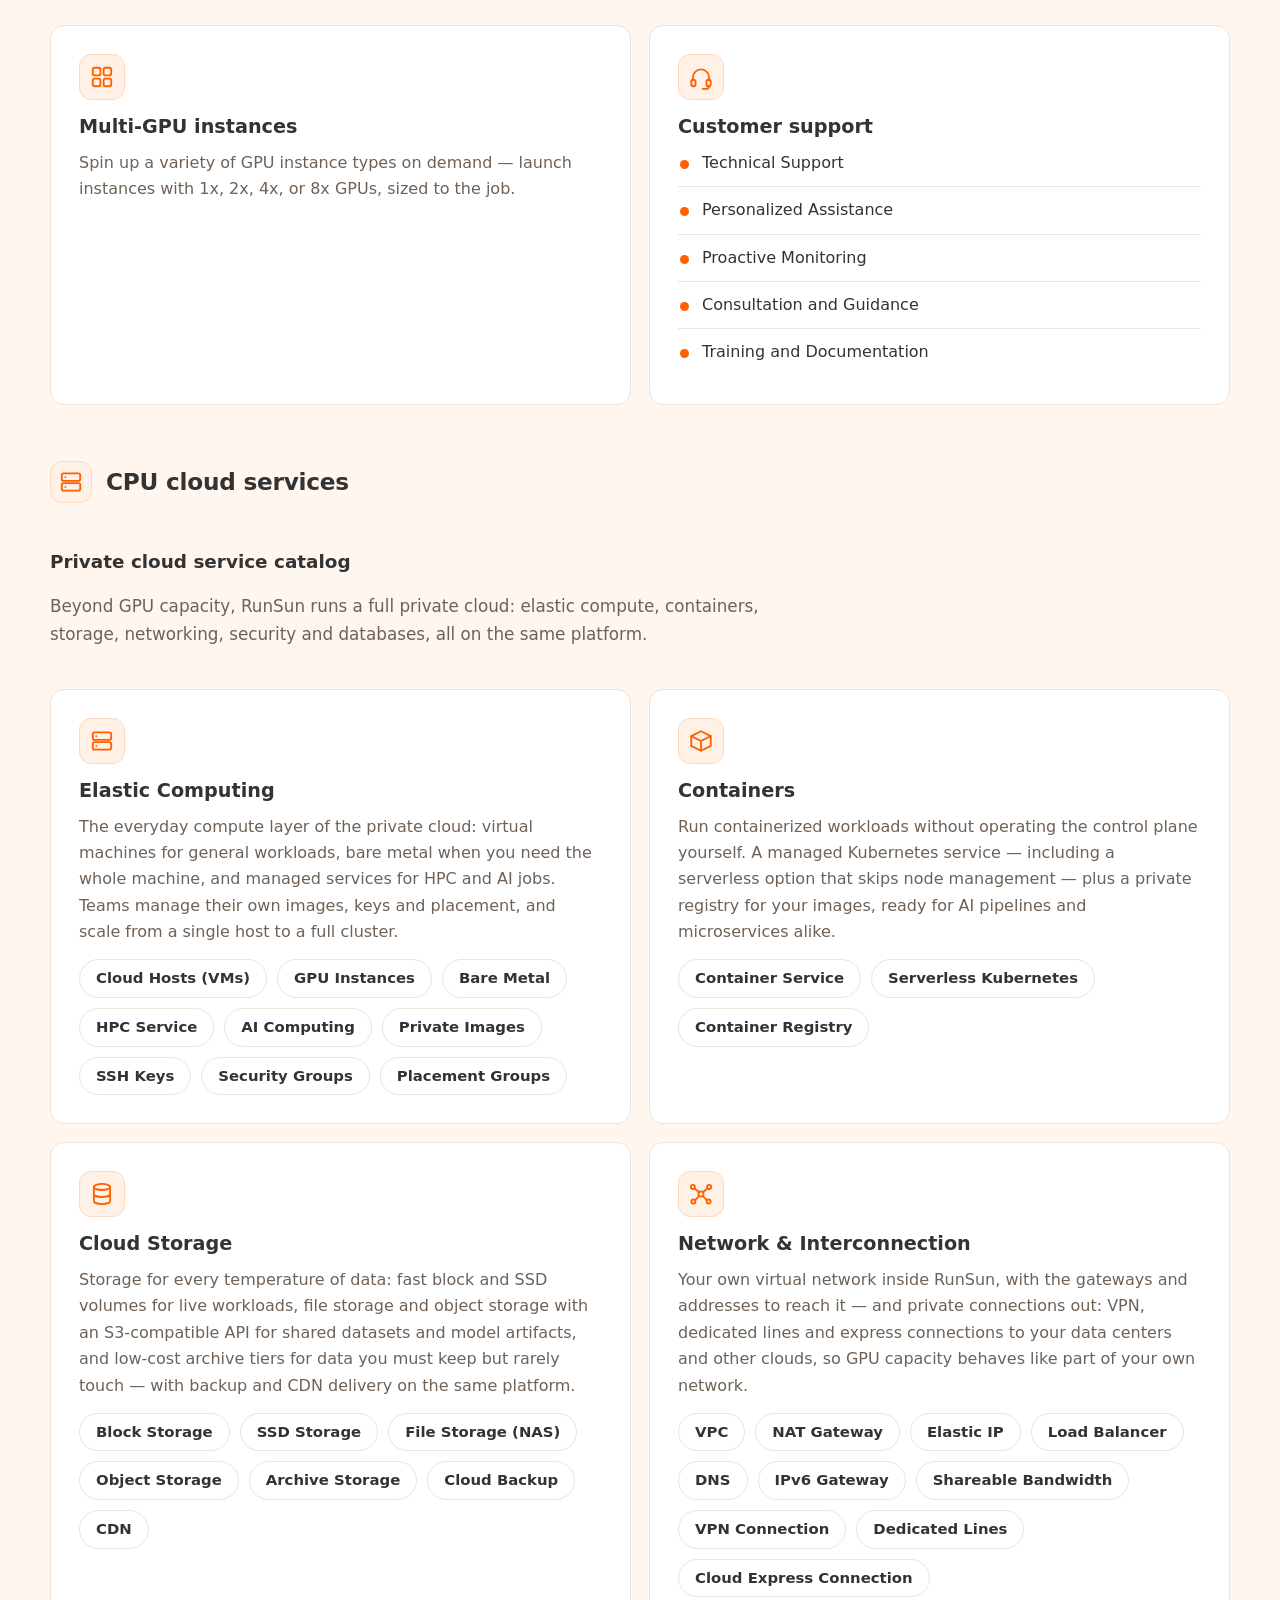
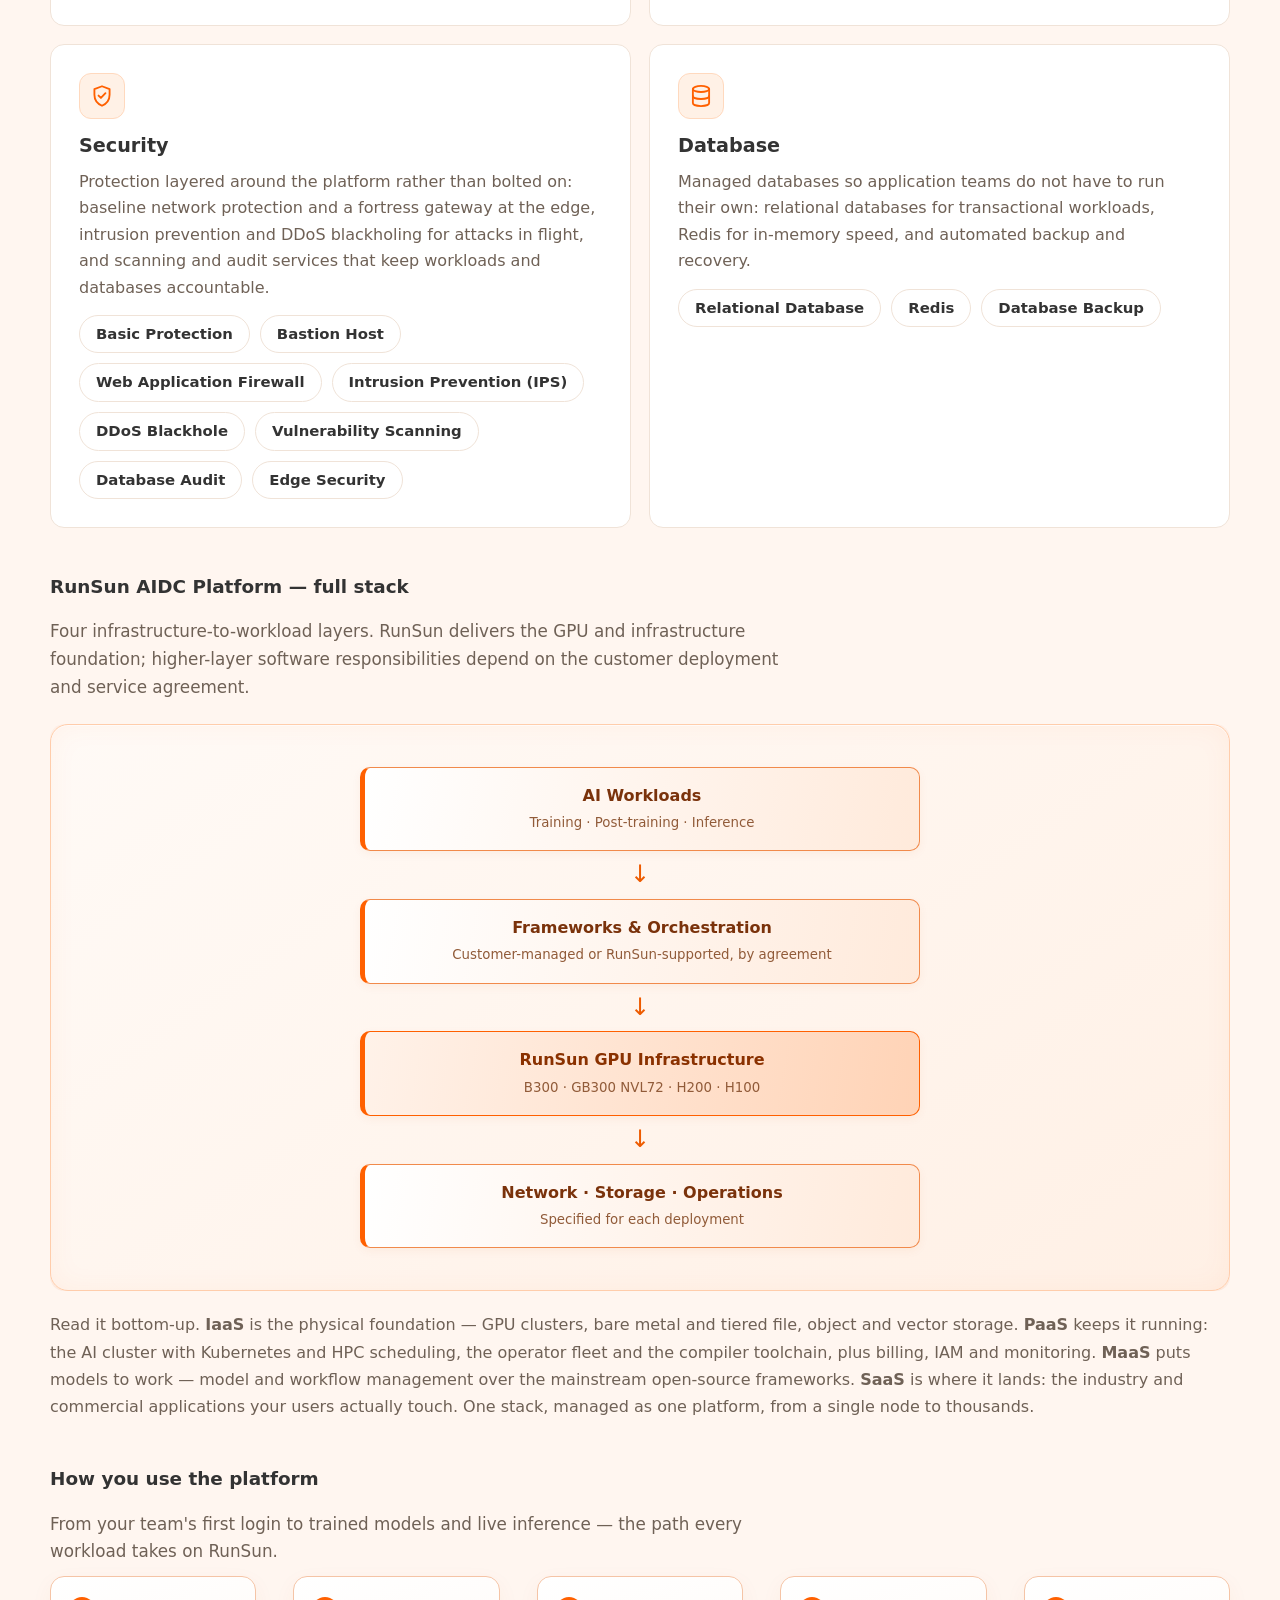
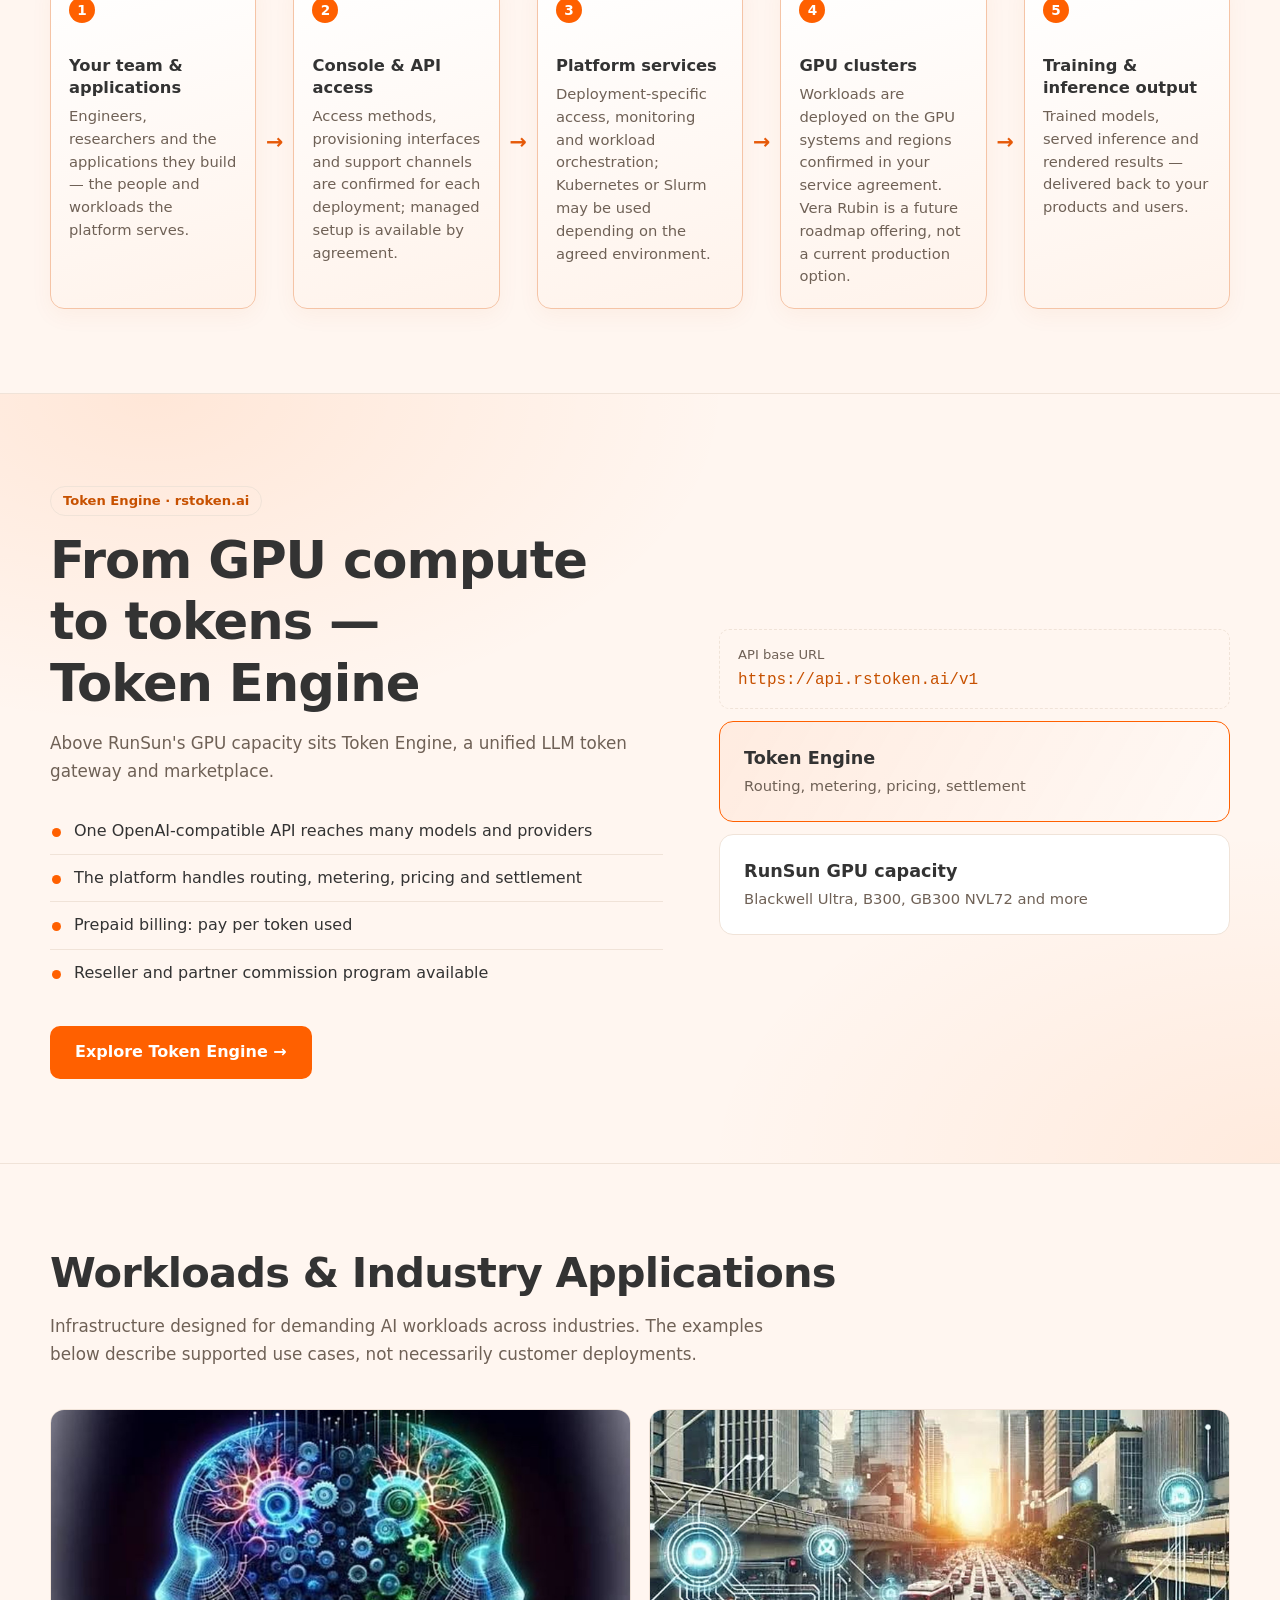
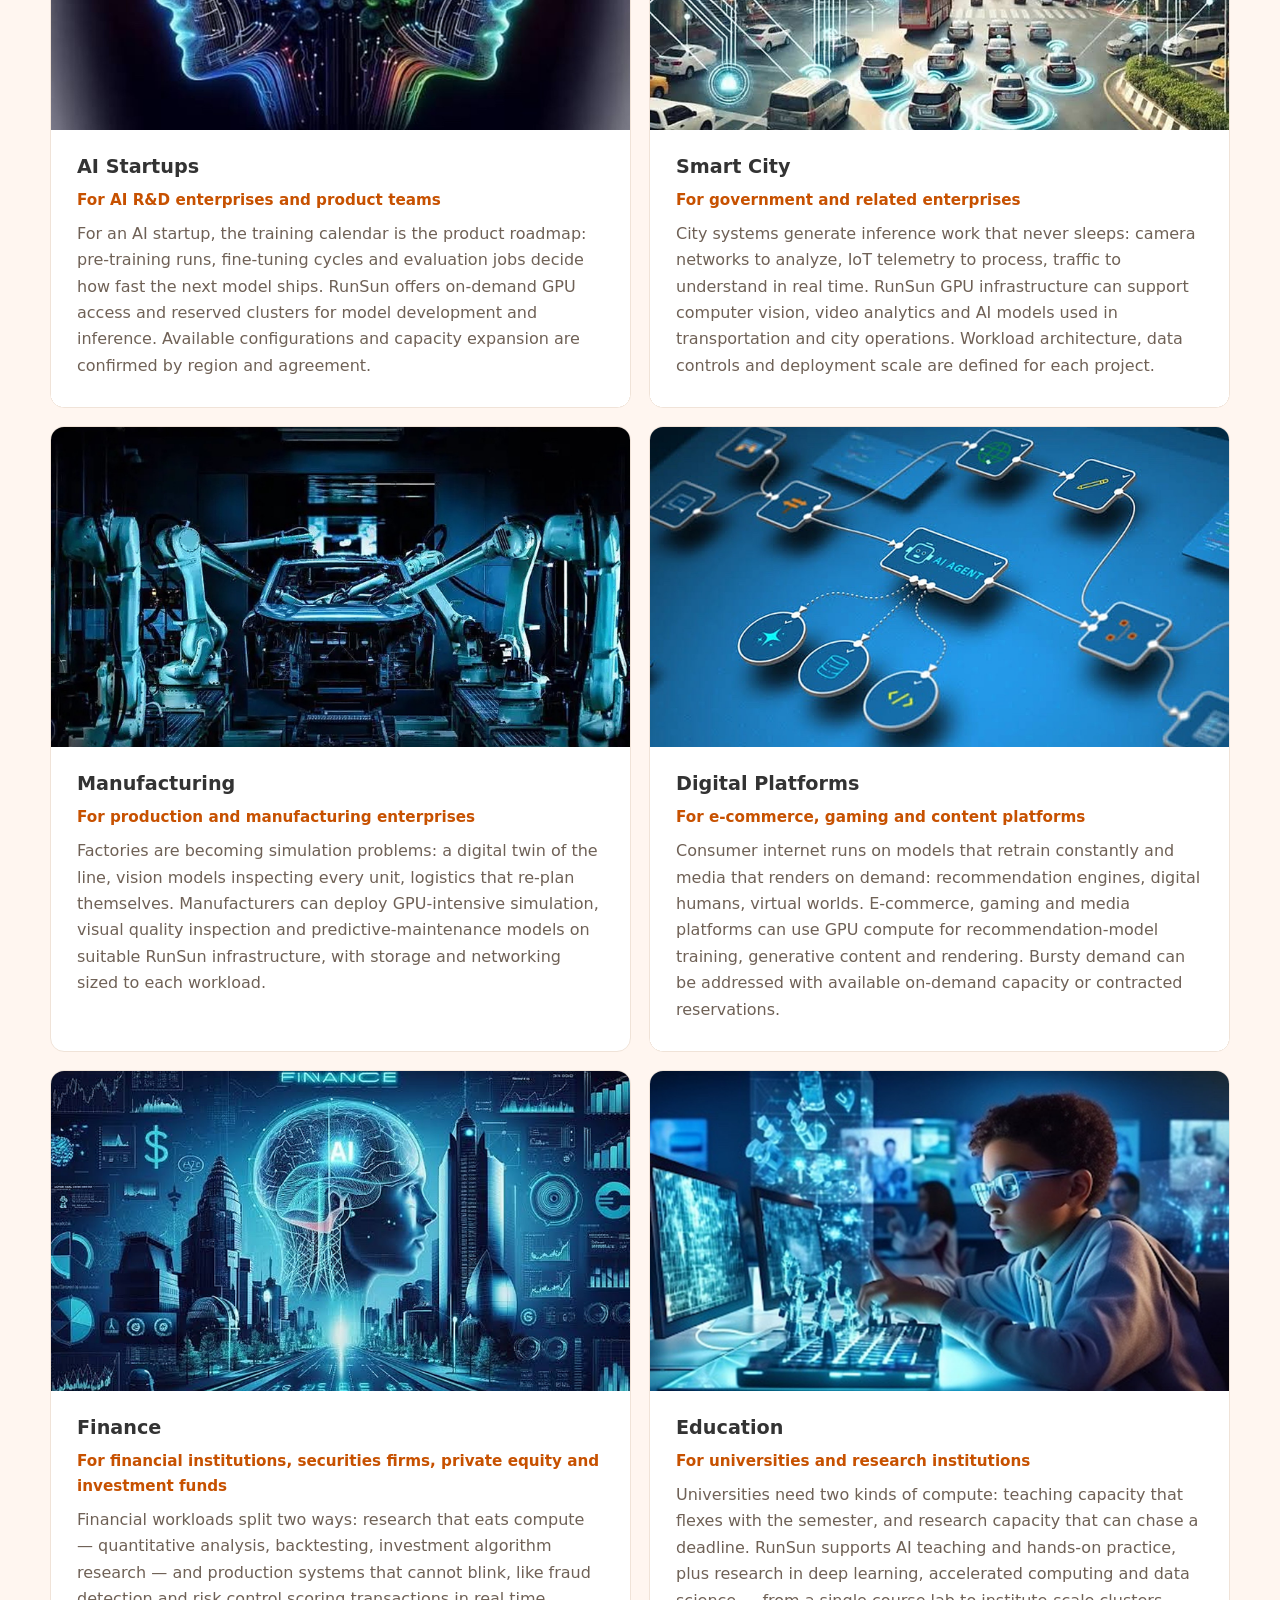
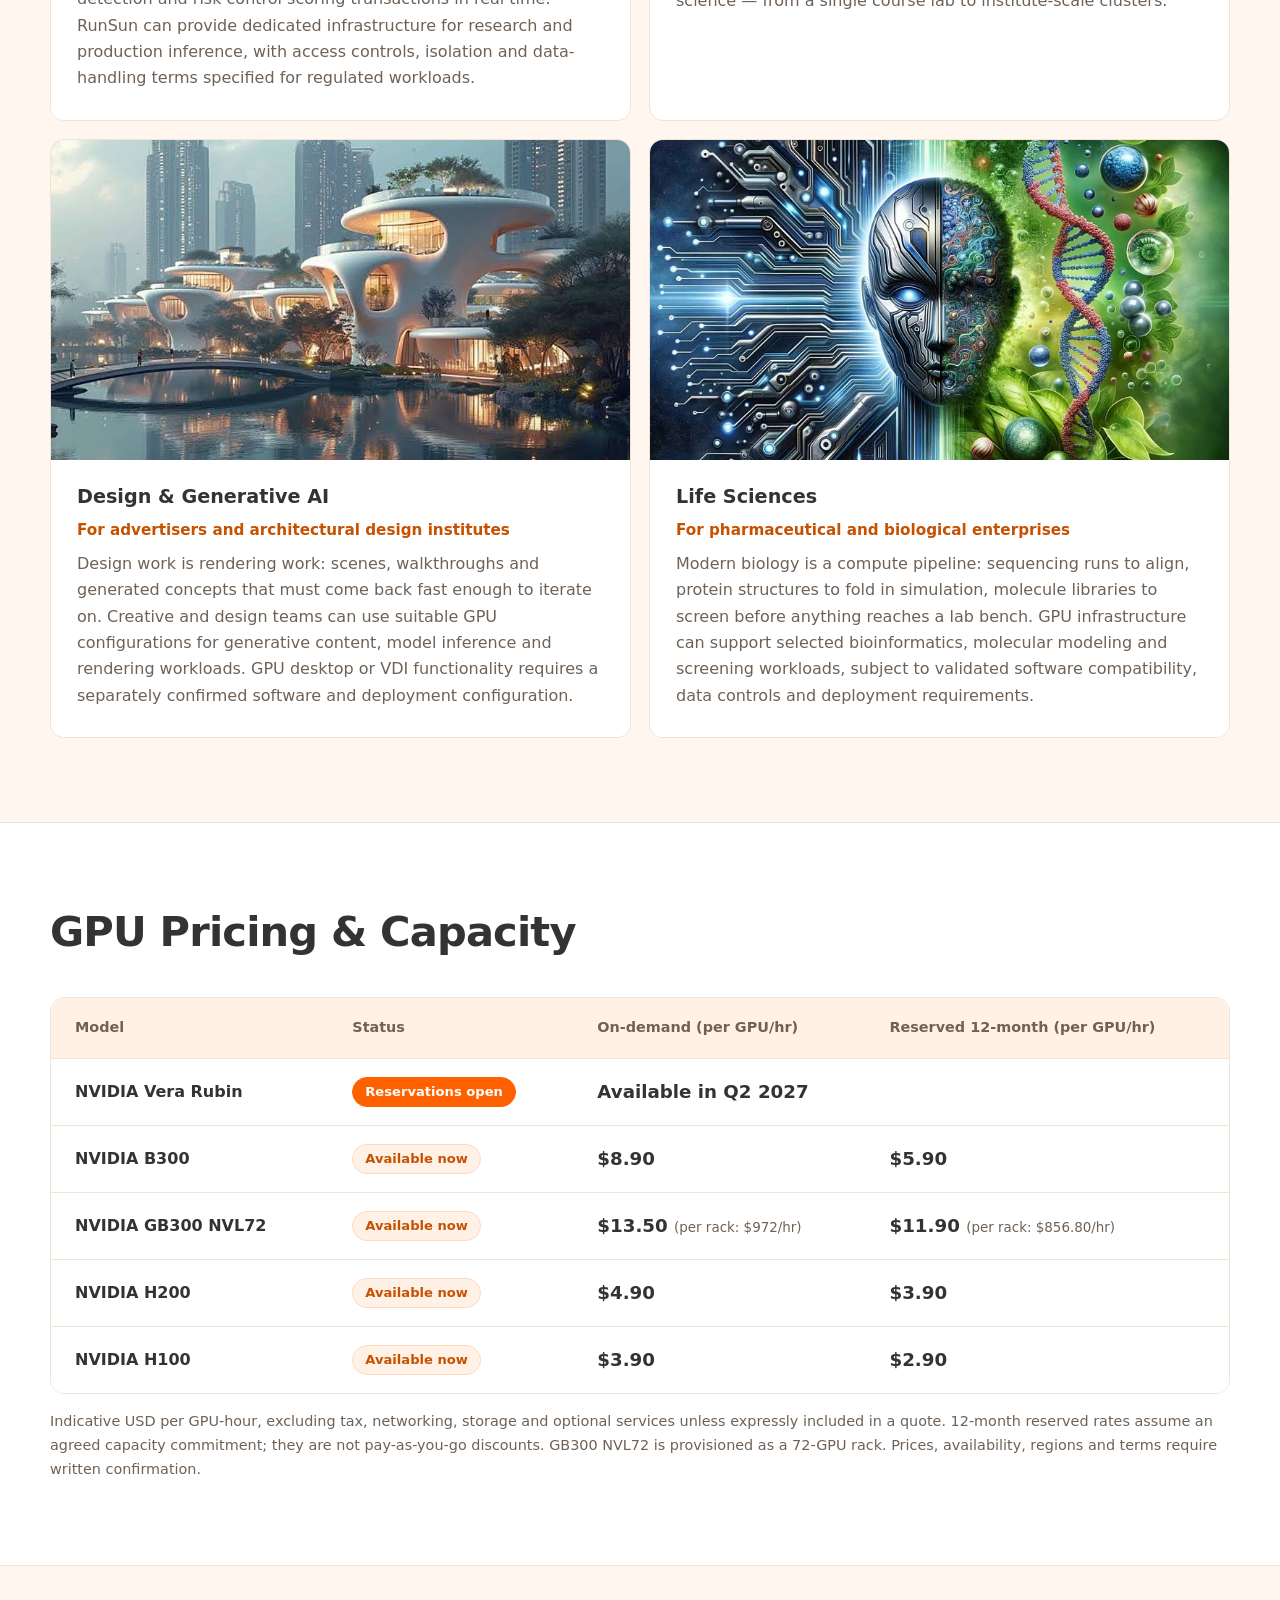
==== commit cfc93a9f: "V3.3 include Japan in global presence banner and distinguish presence from GPU regions" ====
--- a/site-en/index.html
+++ b/site-en/index.html
@@ -77,12 +77,13 @@
 <section class="slide s-en3">
 <div class="inner">
 <span class="badge">REGIONS</span>
-<h2>Global Deployment Options — Singapore · United States · Thailand</h2>
-<p>Discuss available regions, GPU configurations and deployment schedules with our team. Capacity is confirmed in each proposal.</p>
+<h2>Global Presence — Singapore · United States · Thailand · Japan</h2>
+<p>Four regional business and support hubs. GPU deployment locations, configurations and delivery schedules are confirmed in each proposal.</p>
 <div class="regions">
-<div><b>Singapore</b>Deployment options</div>
-<div><b>United States</b>Deployment options</div>
-<div><b>Thailand</b>Deployment options</div>
+<div><b>Singapore</b>Headquarters</div>
+<div><b>United States</b>Regional presence</div>
+<div><b>Thailand</b>Regional presence</div>
+<div><b>Japan</b>Japanese-language support</div>
 </div>
 <a class="cta" href="#contact">Request a quote</a>
 </div>
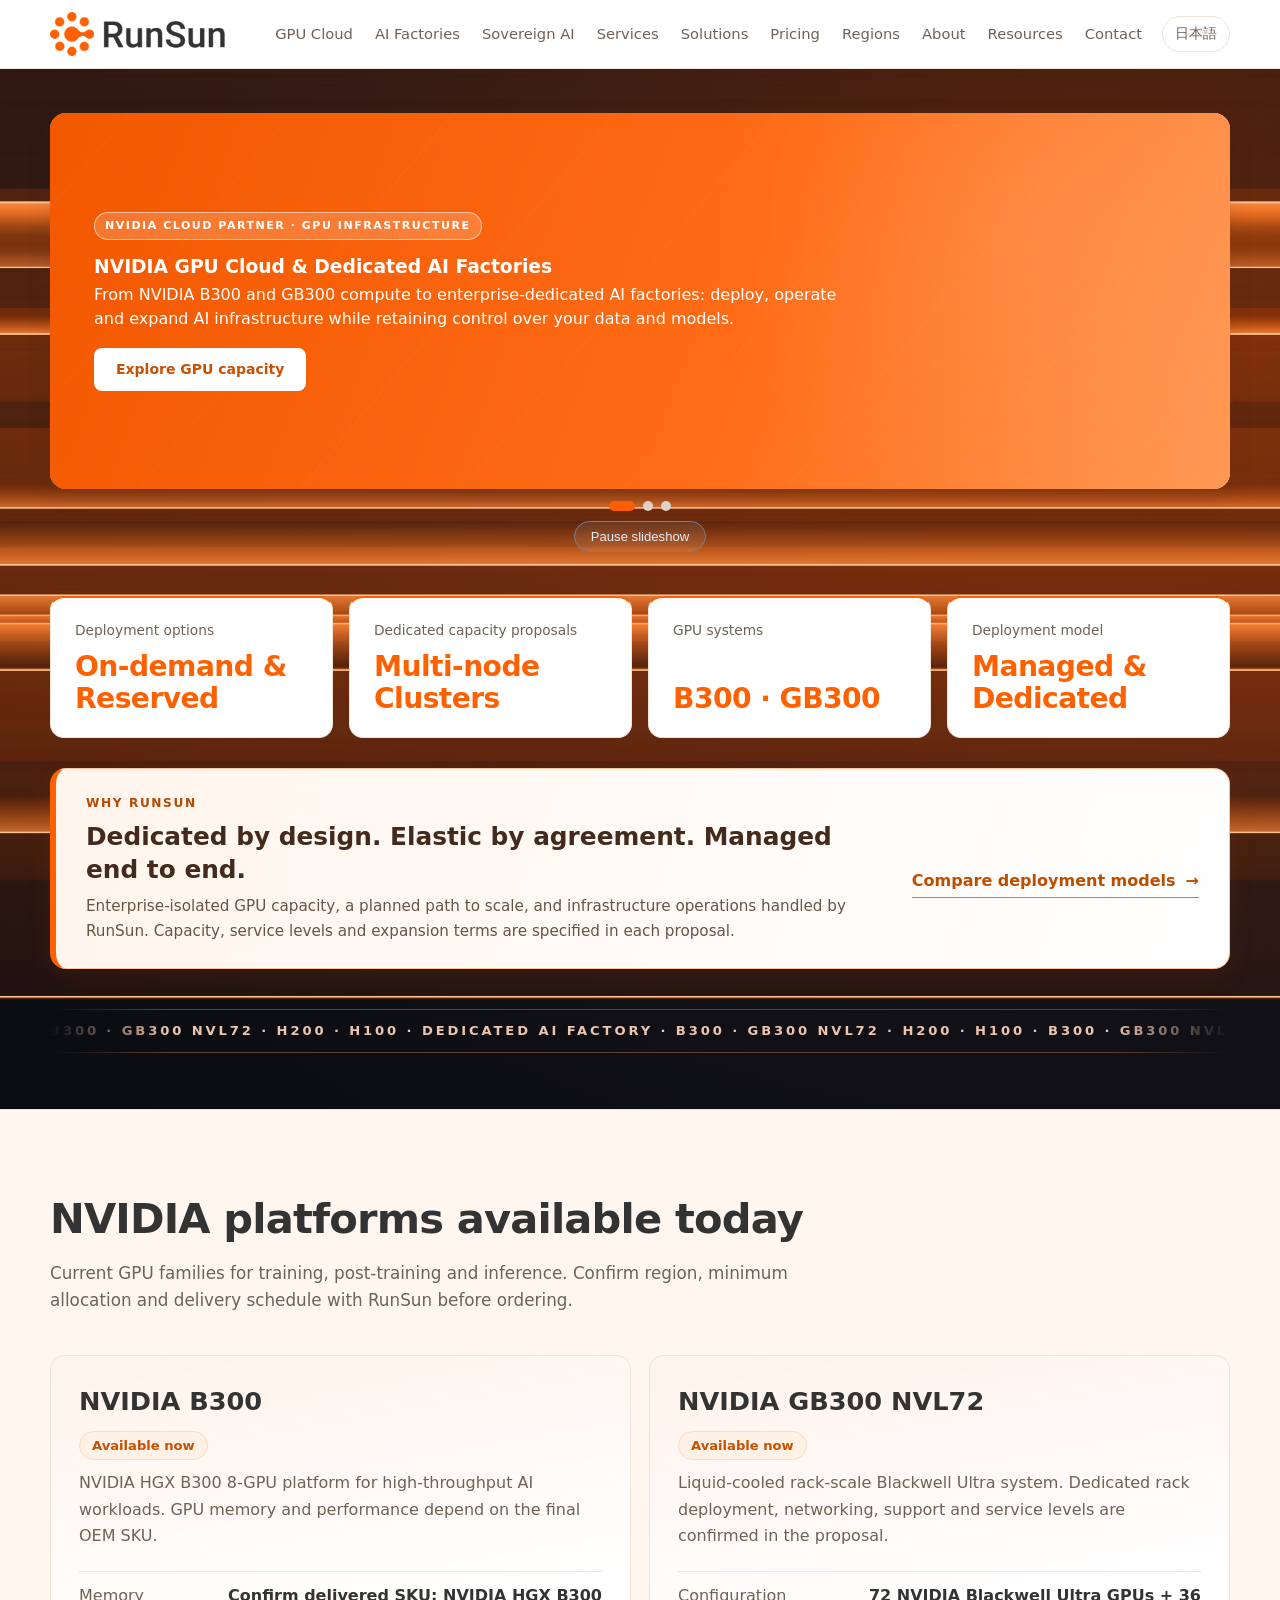
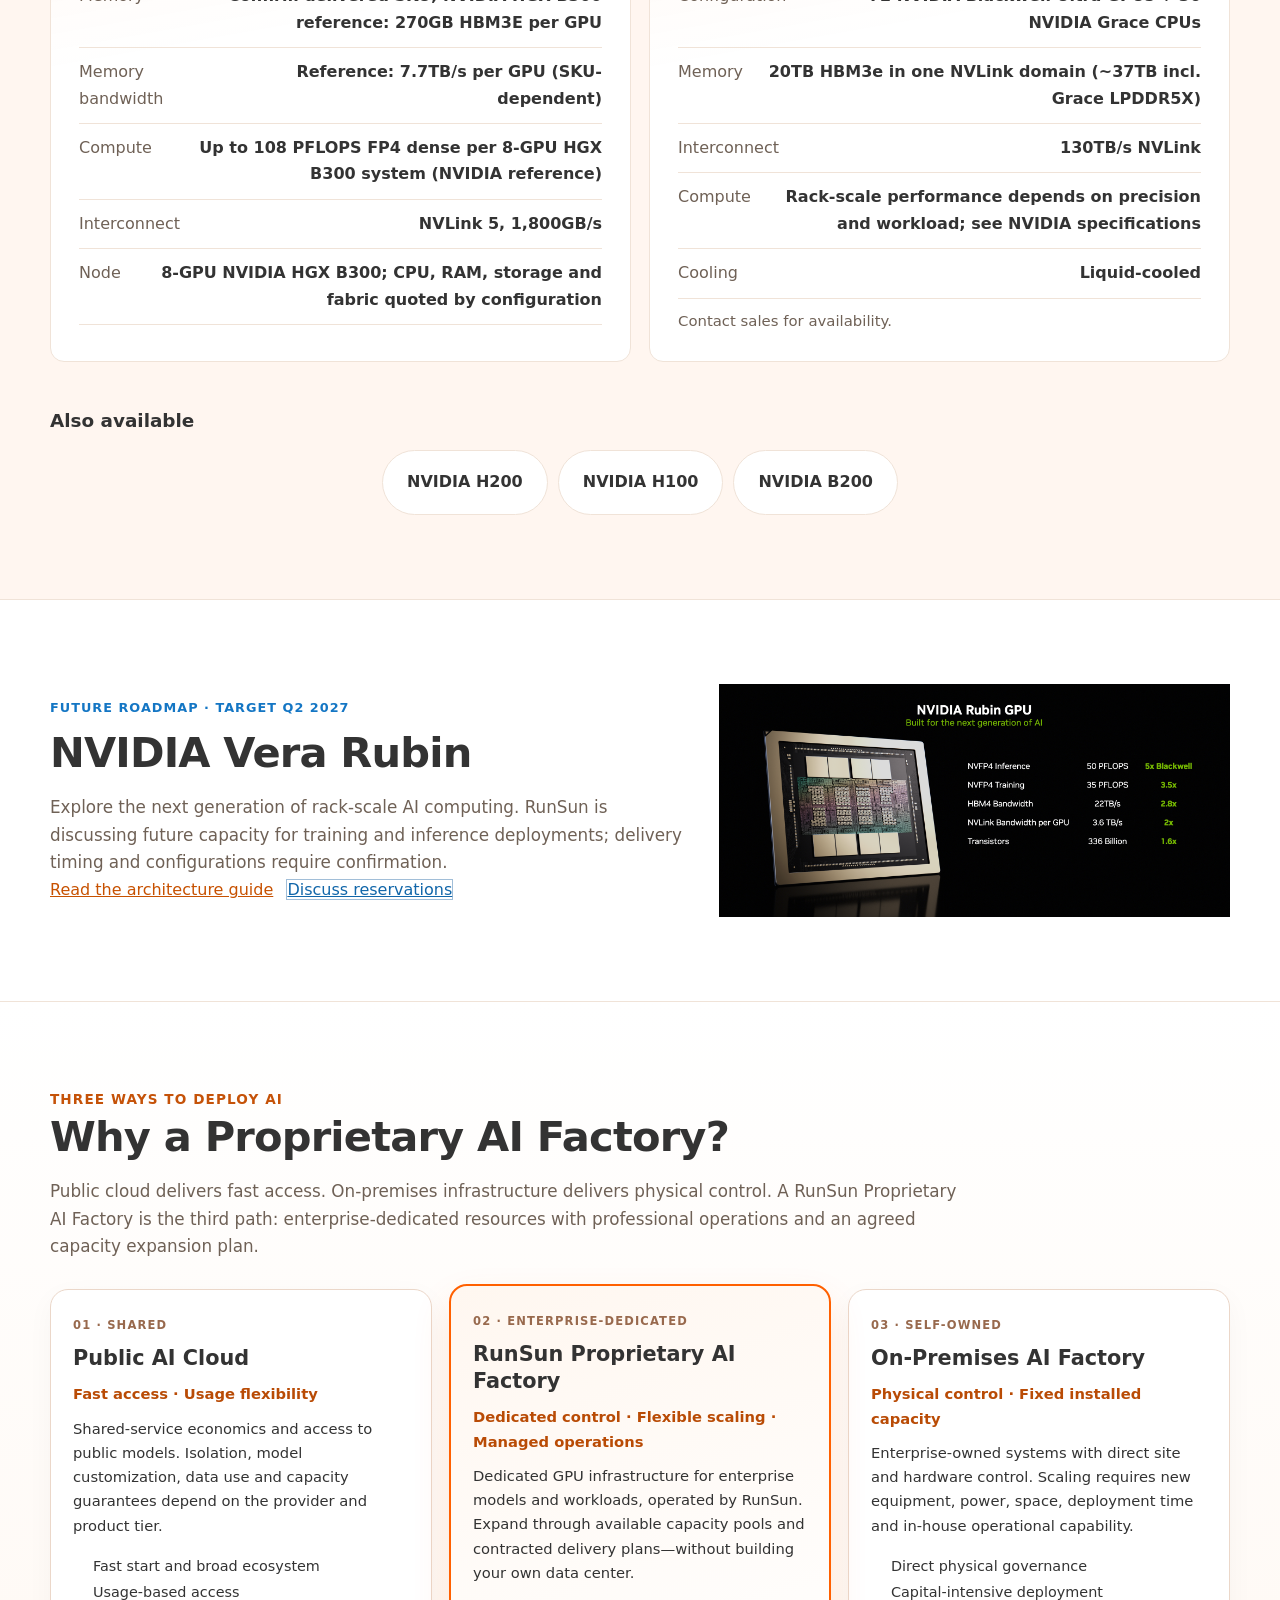
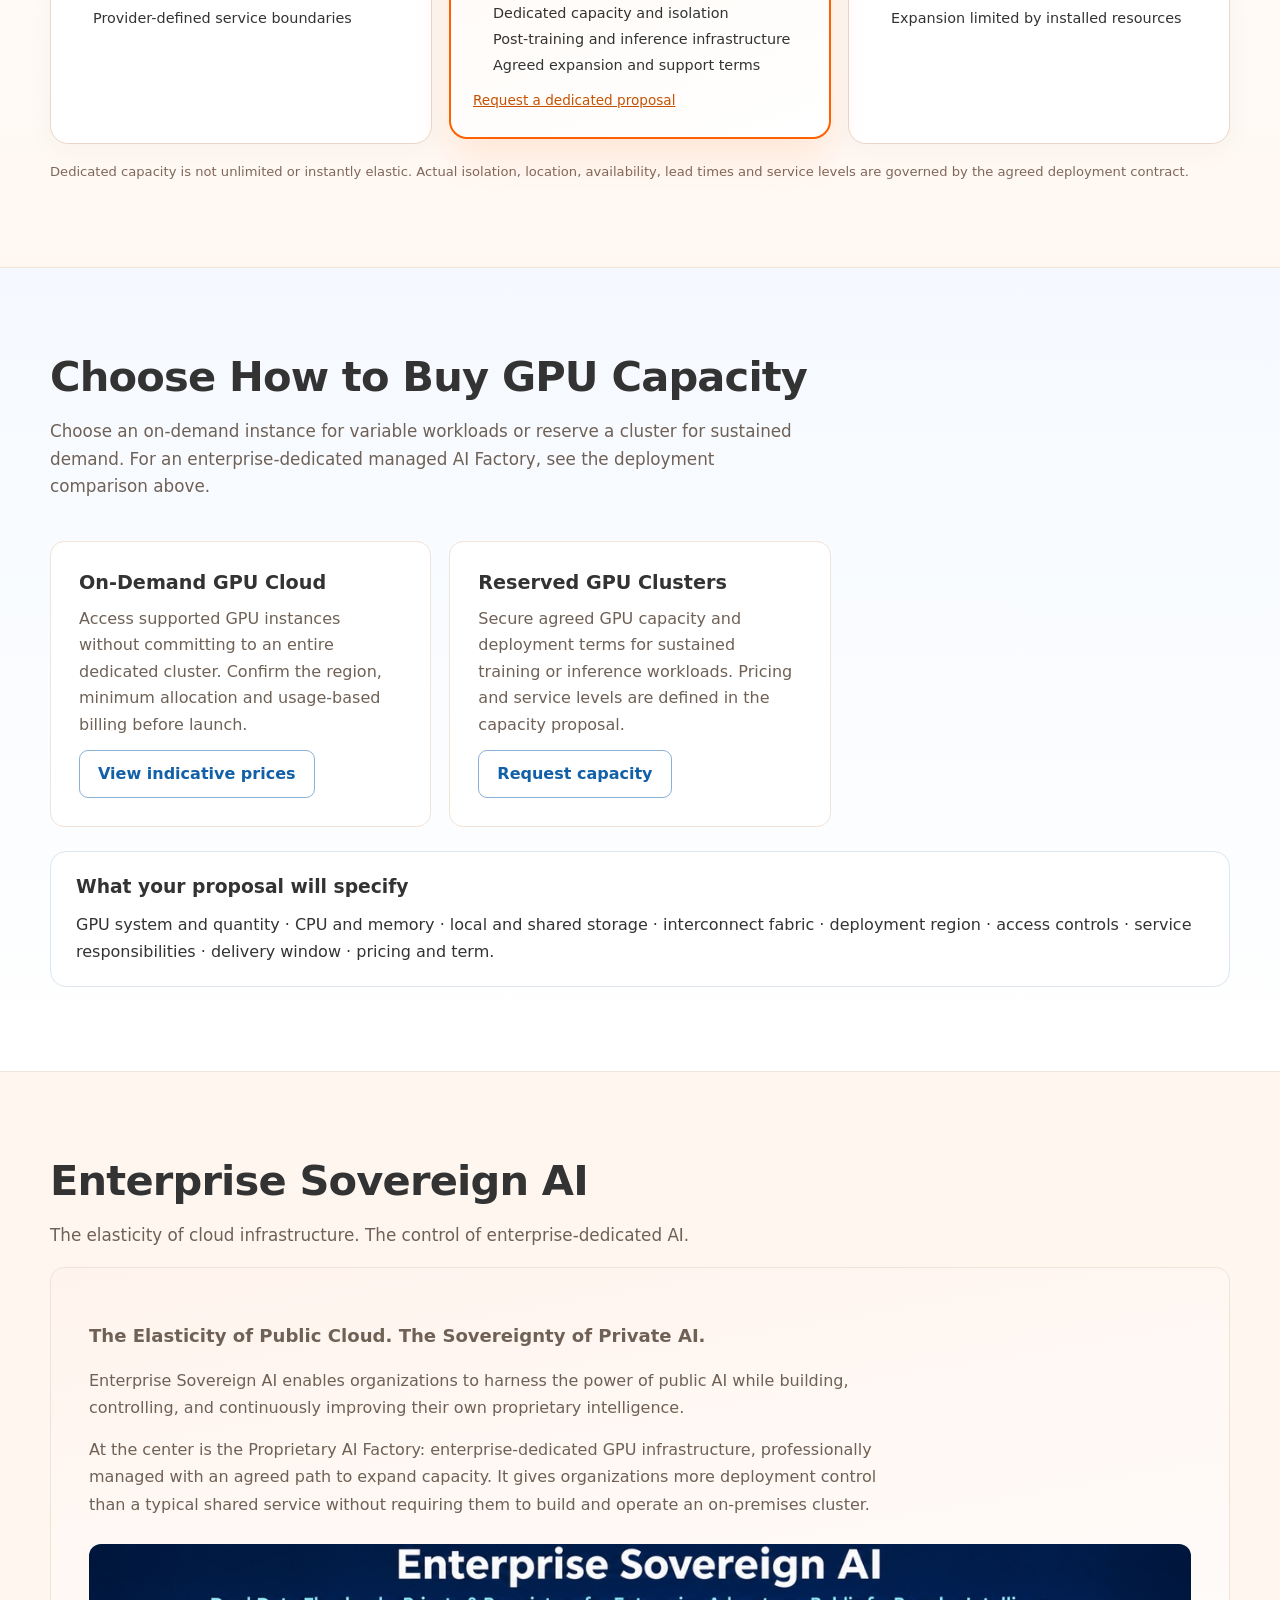
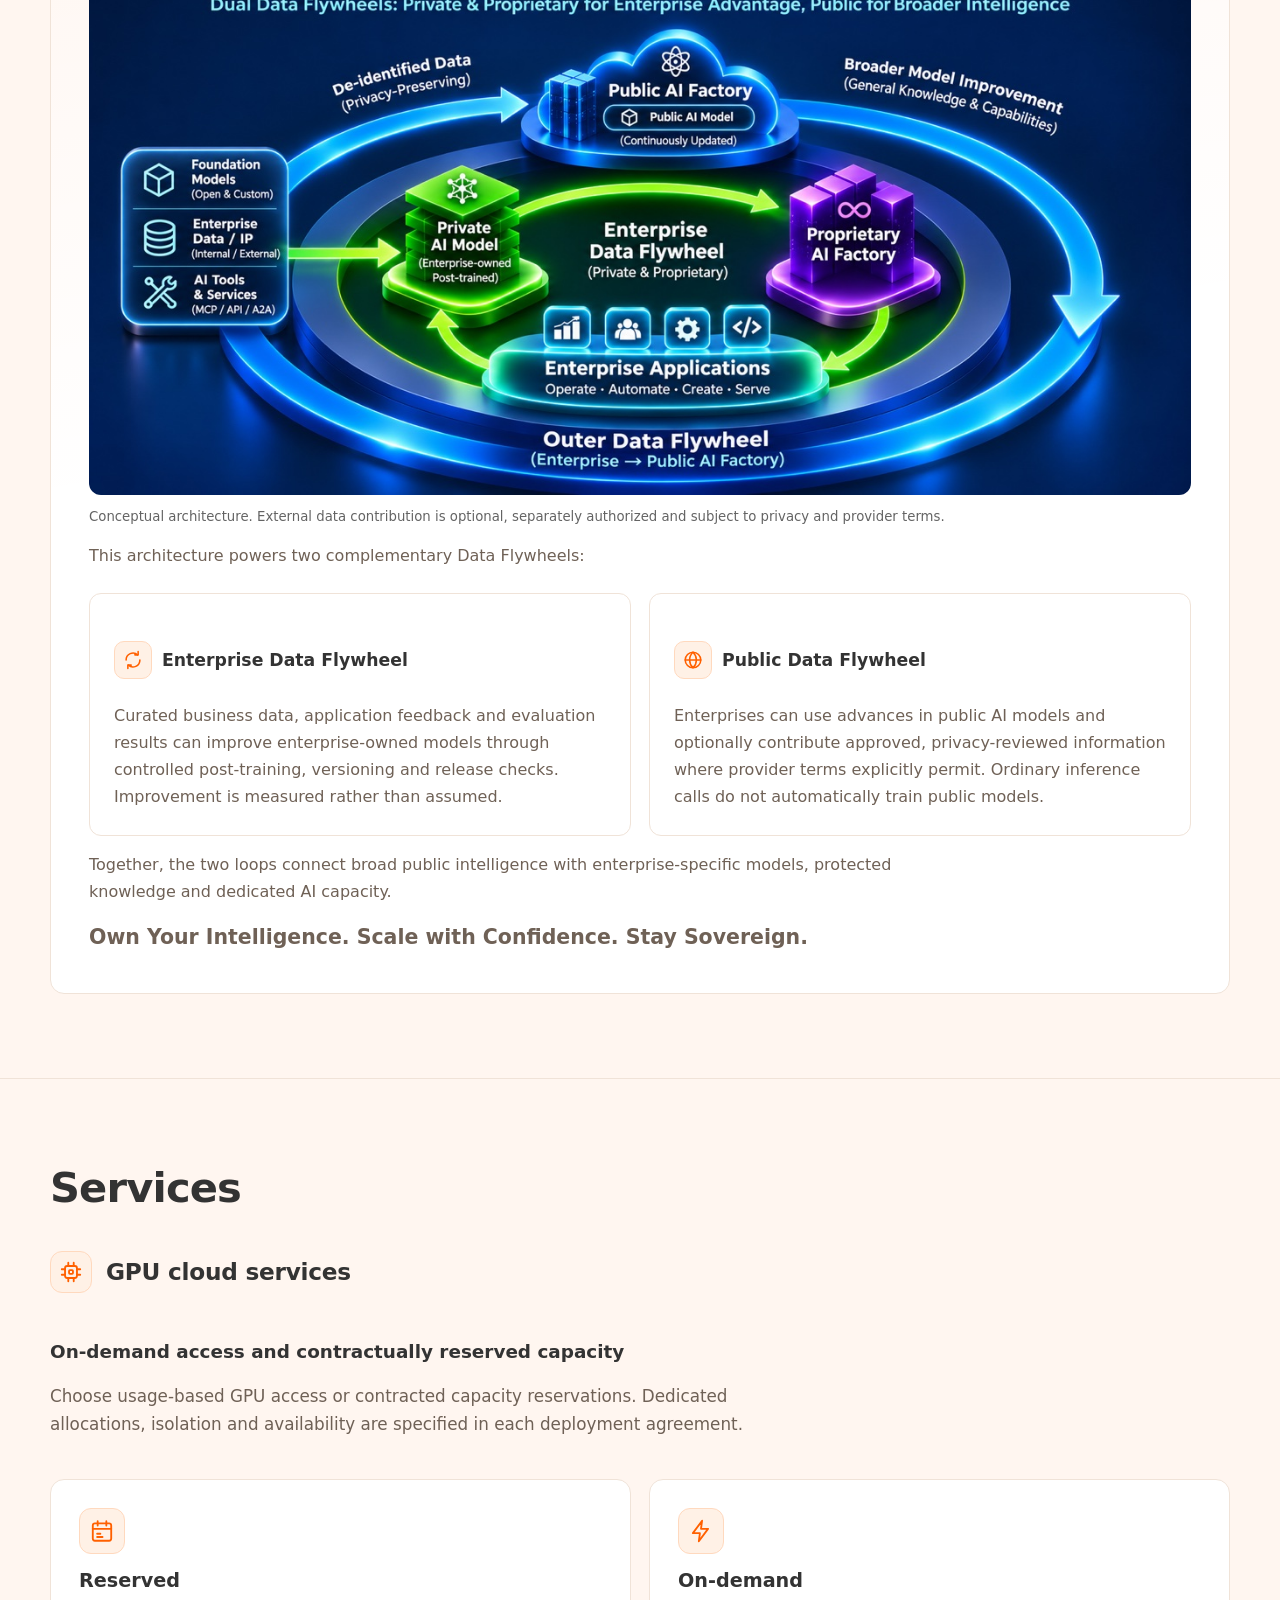
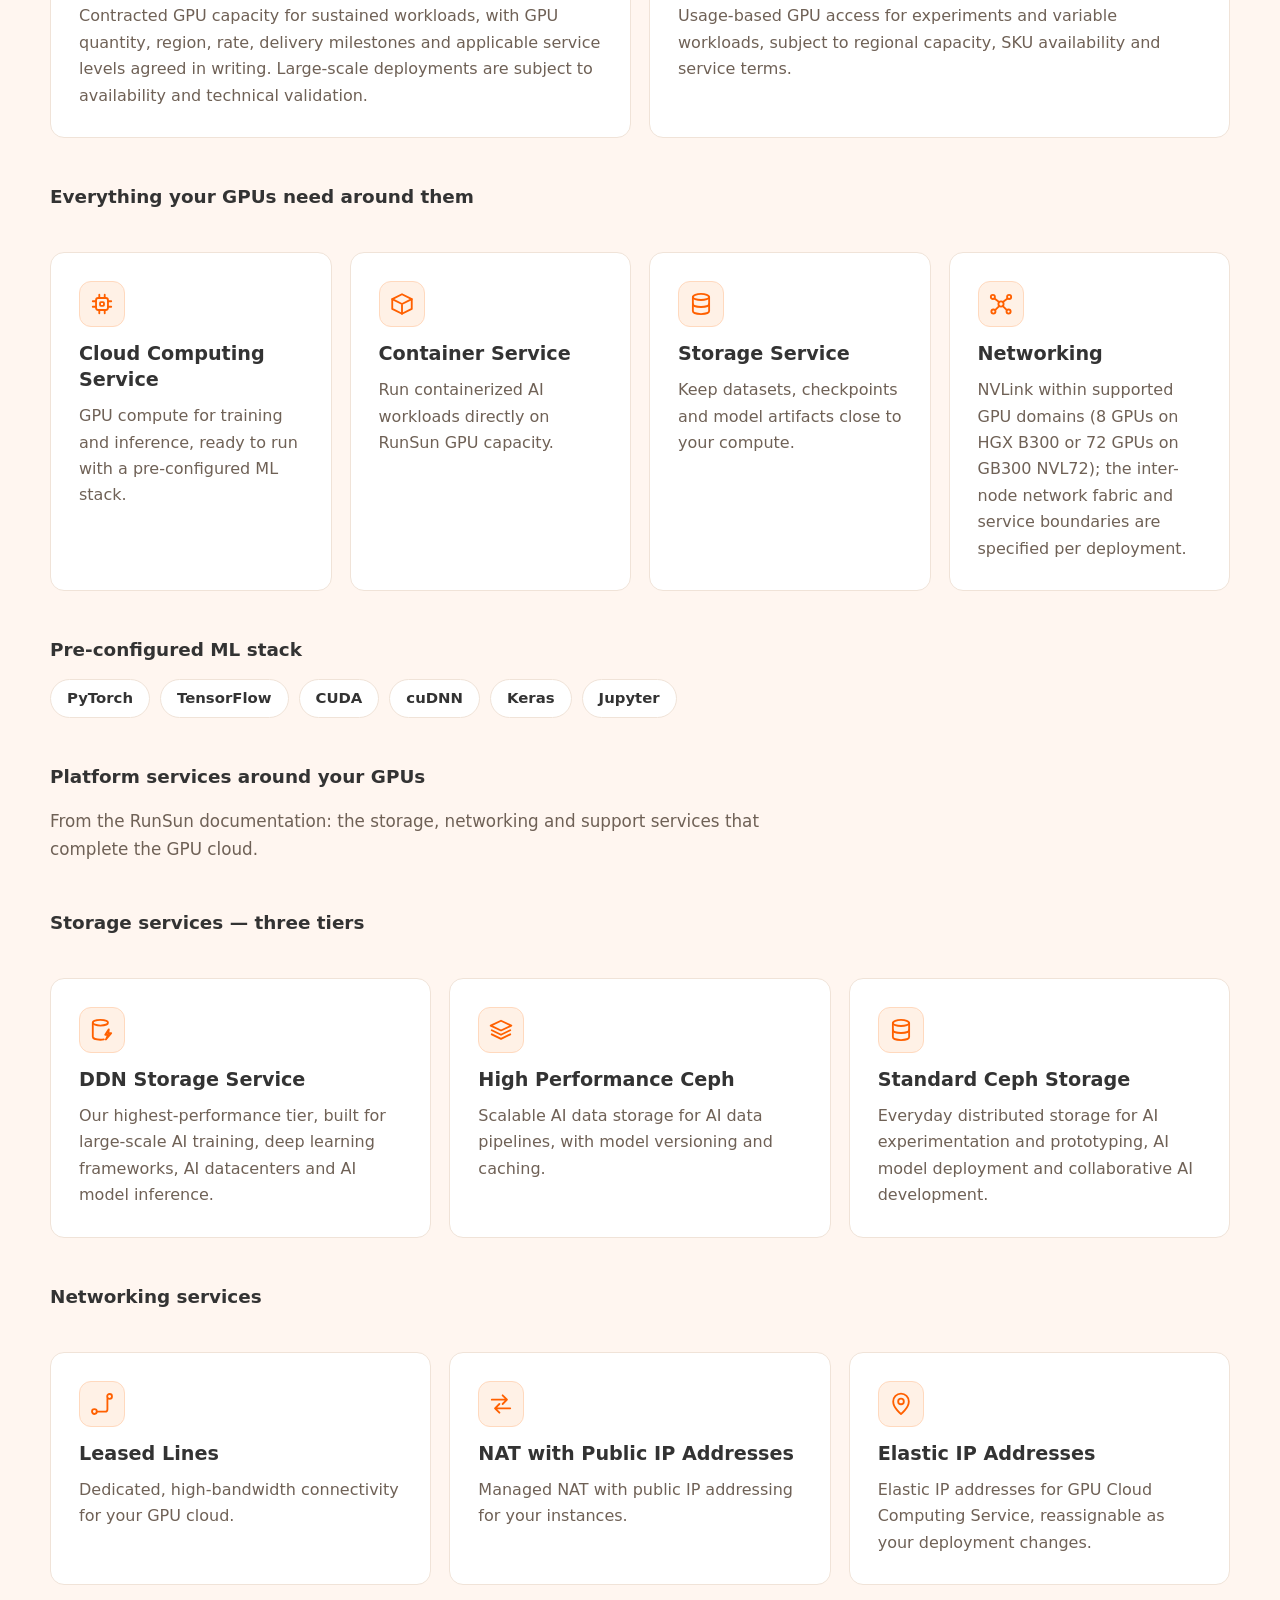
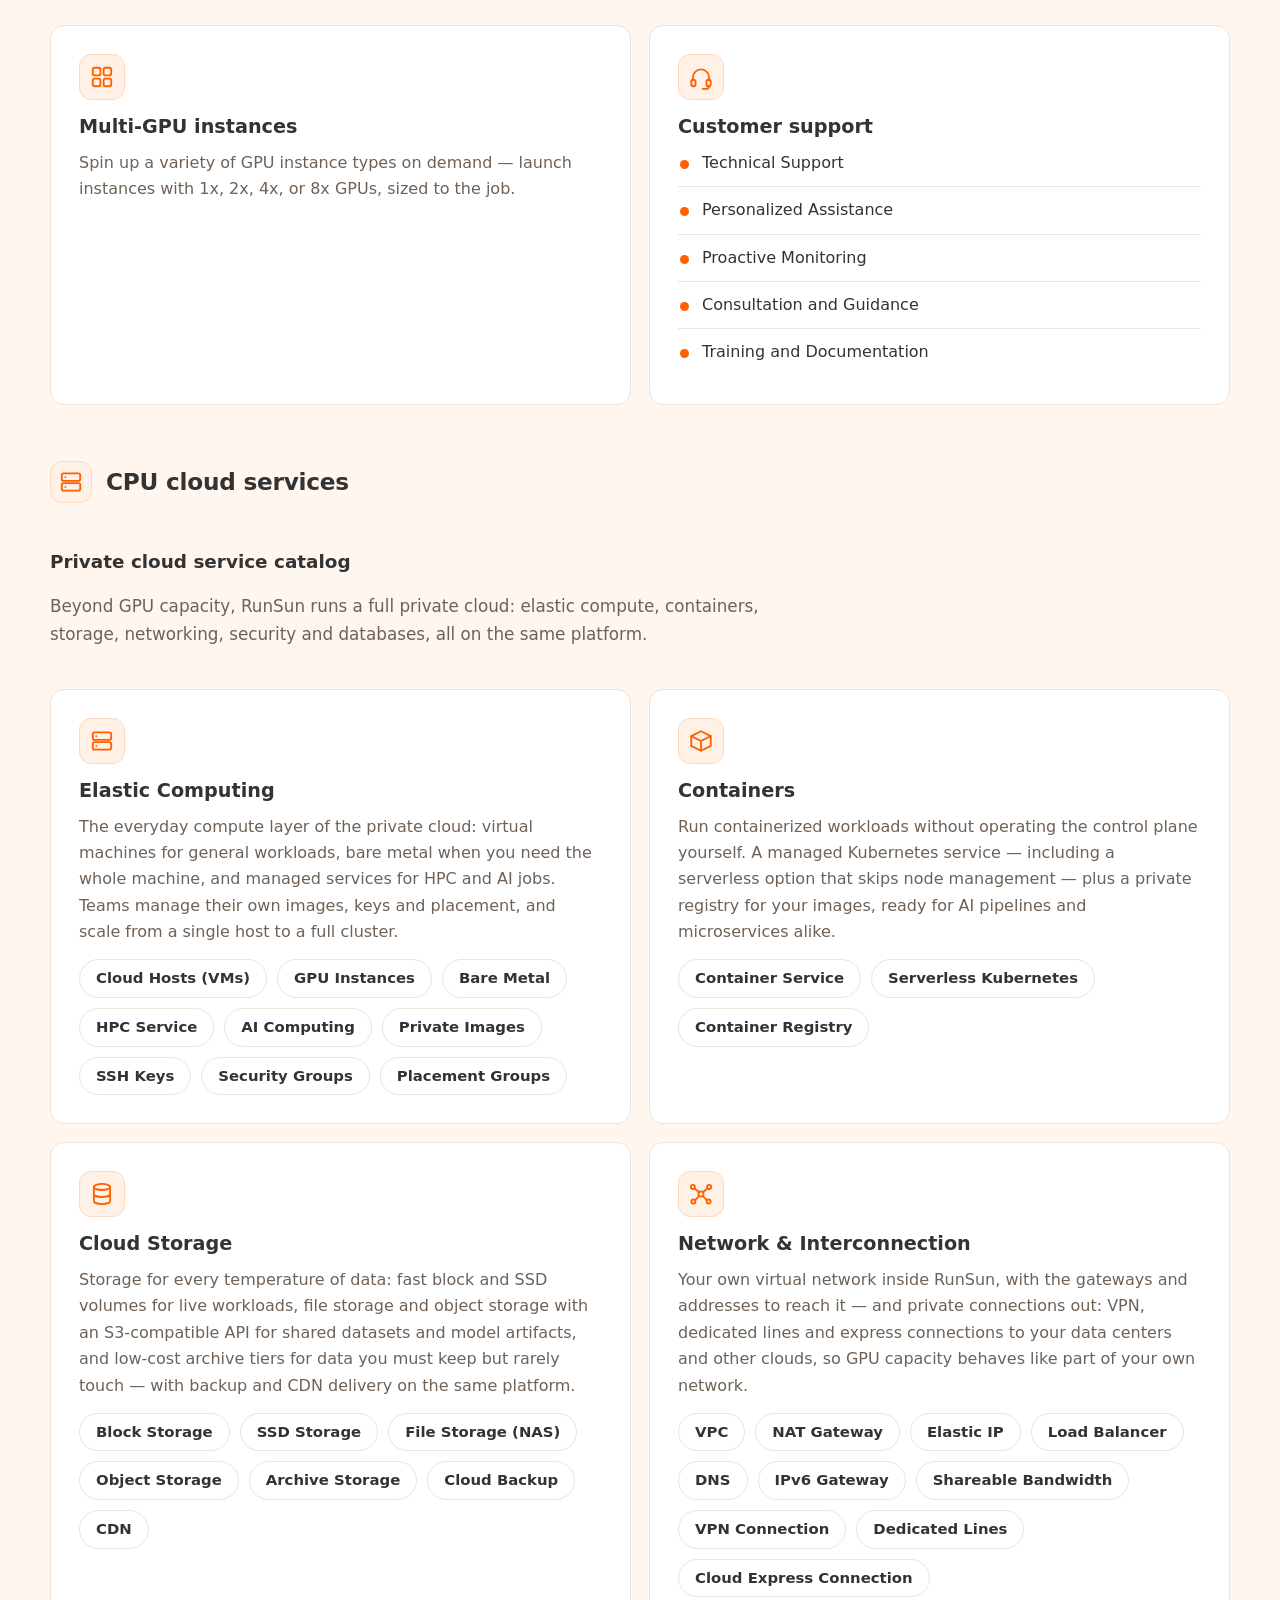
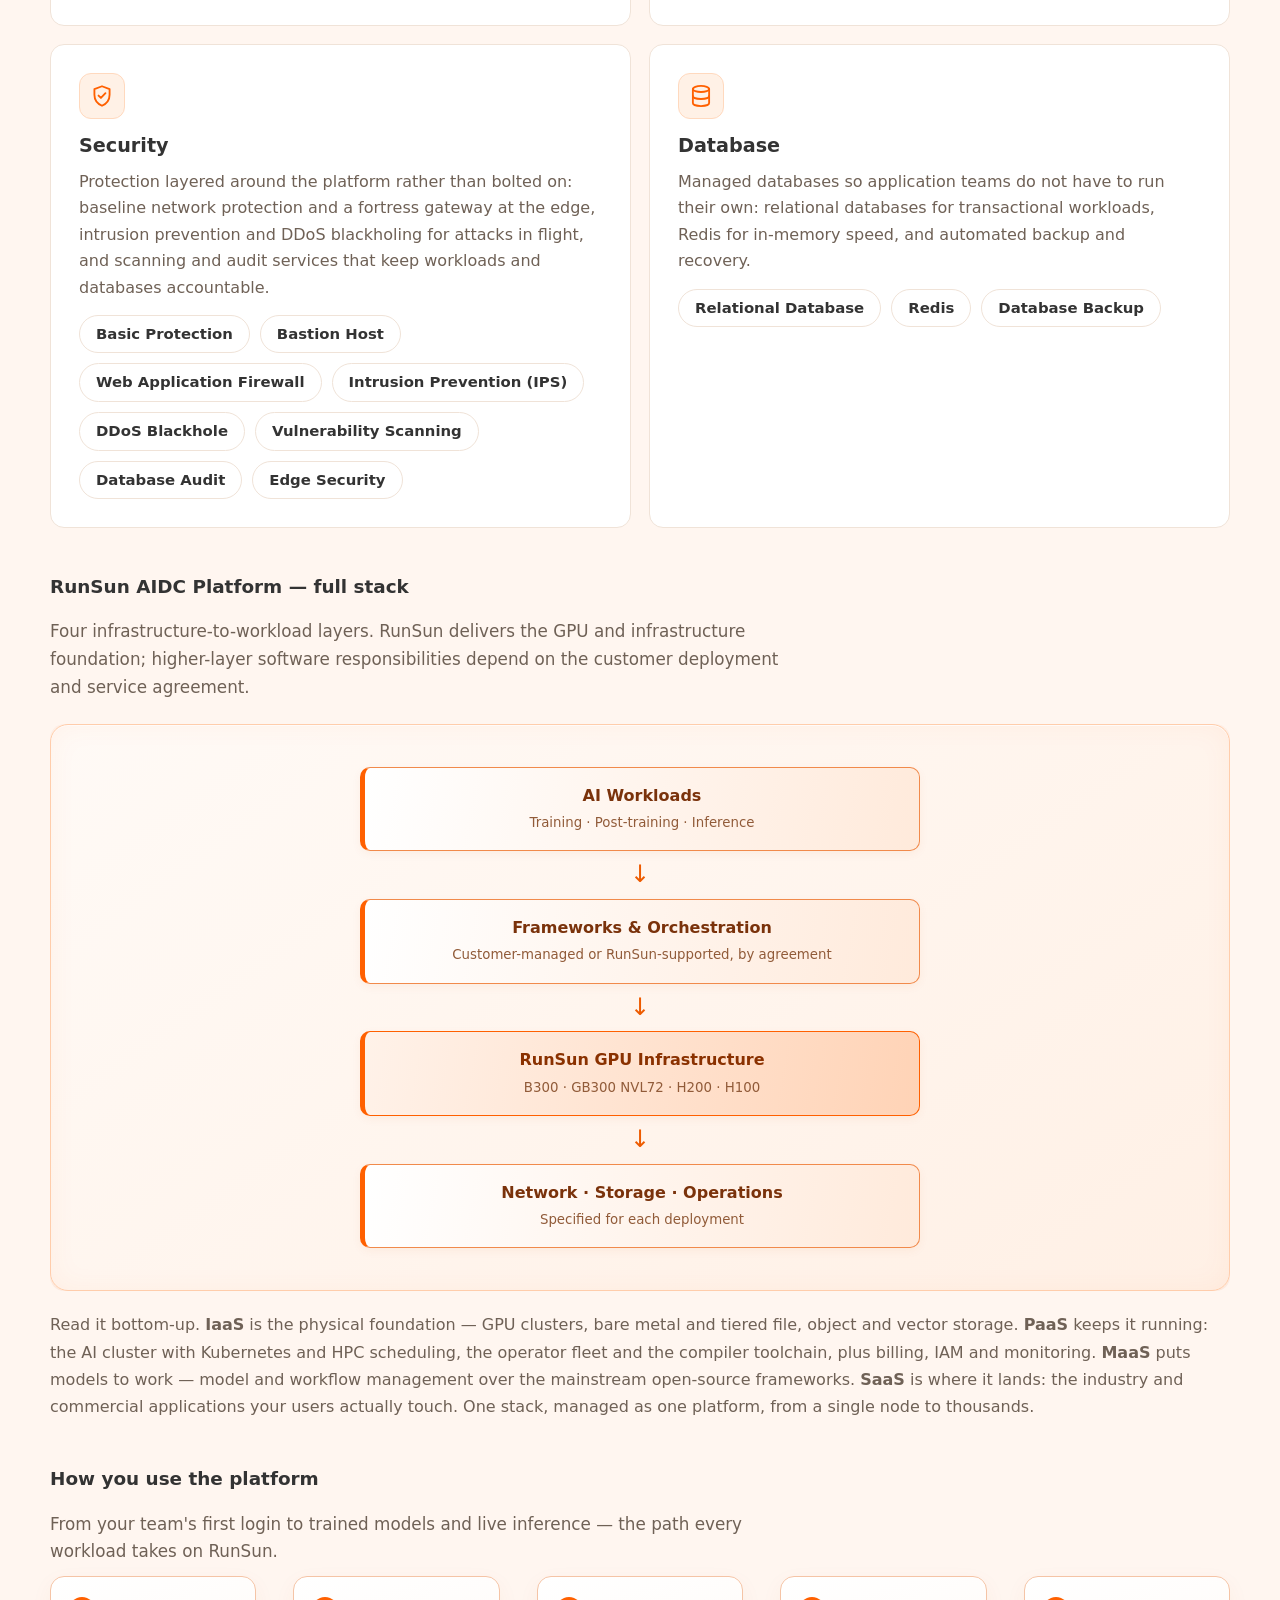
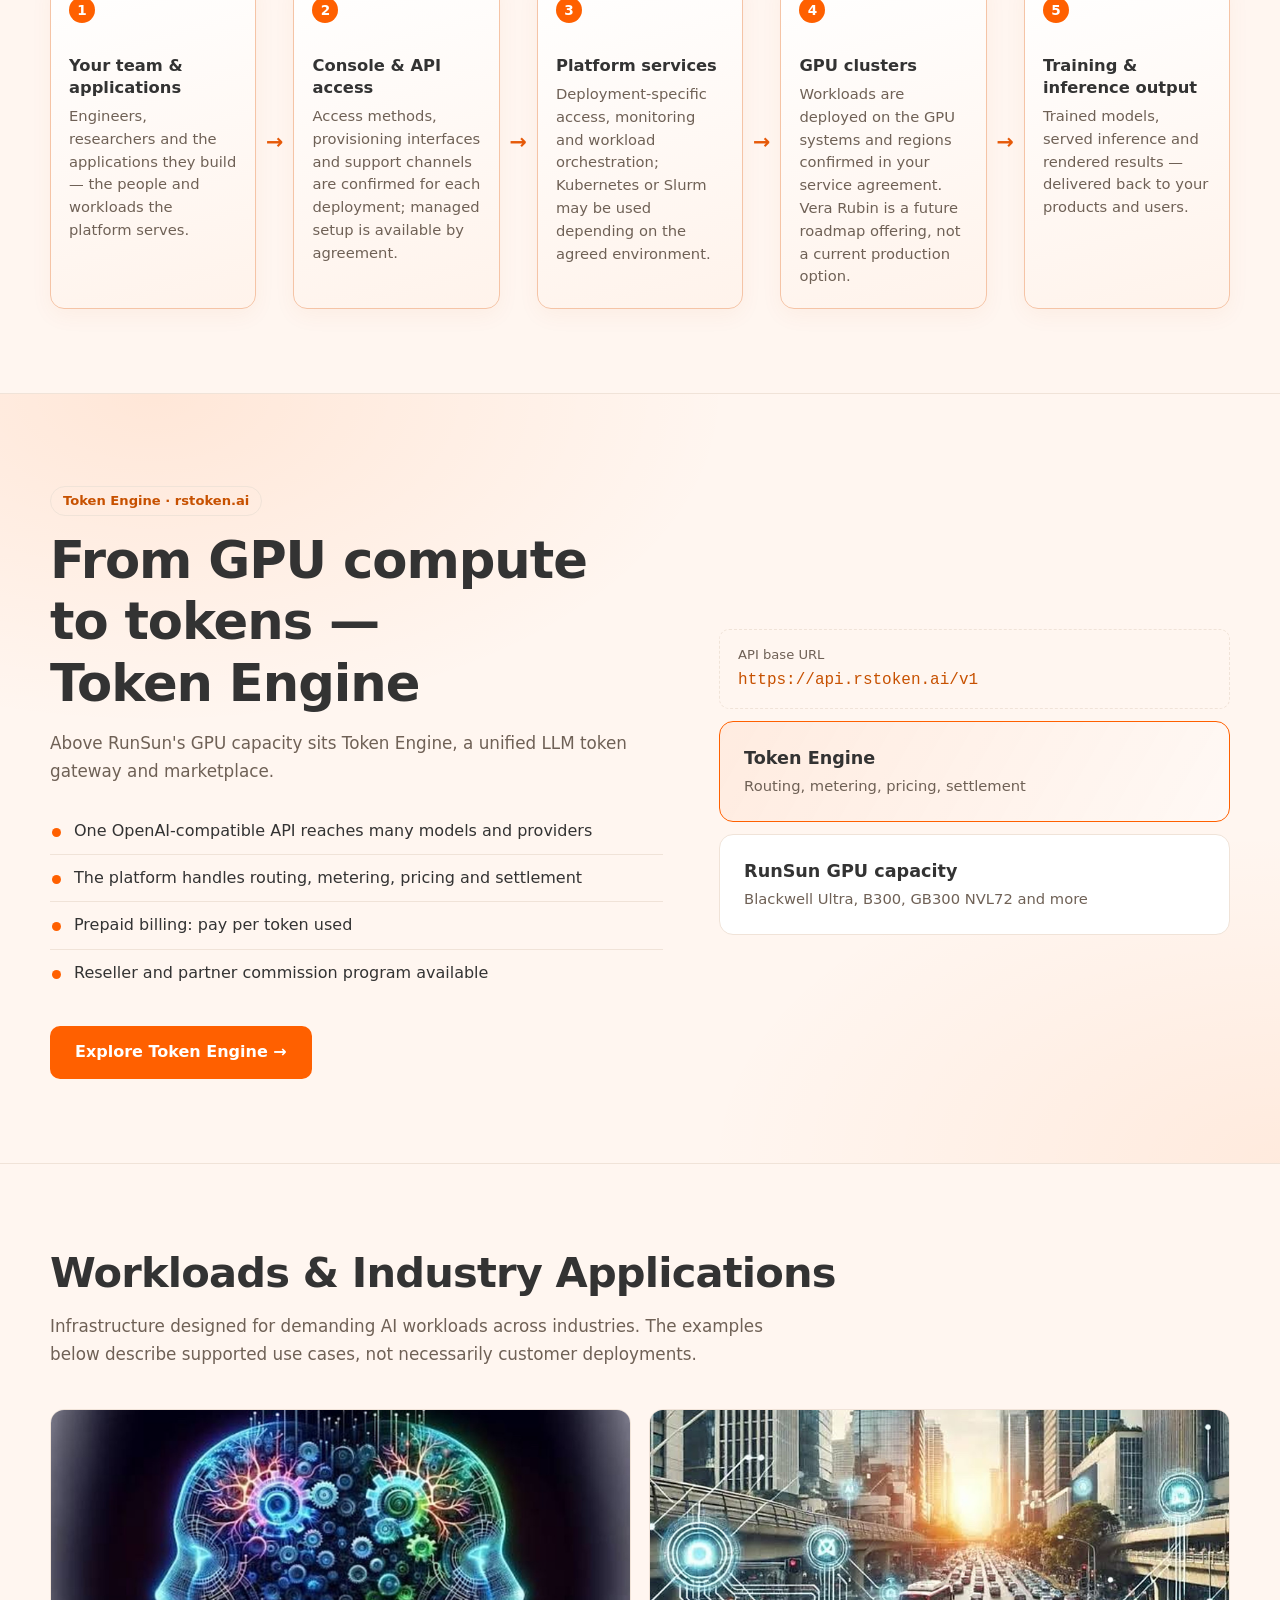
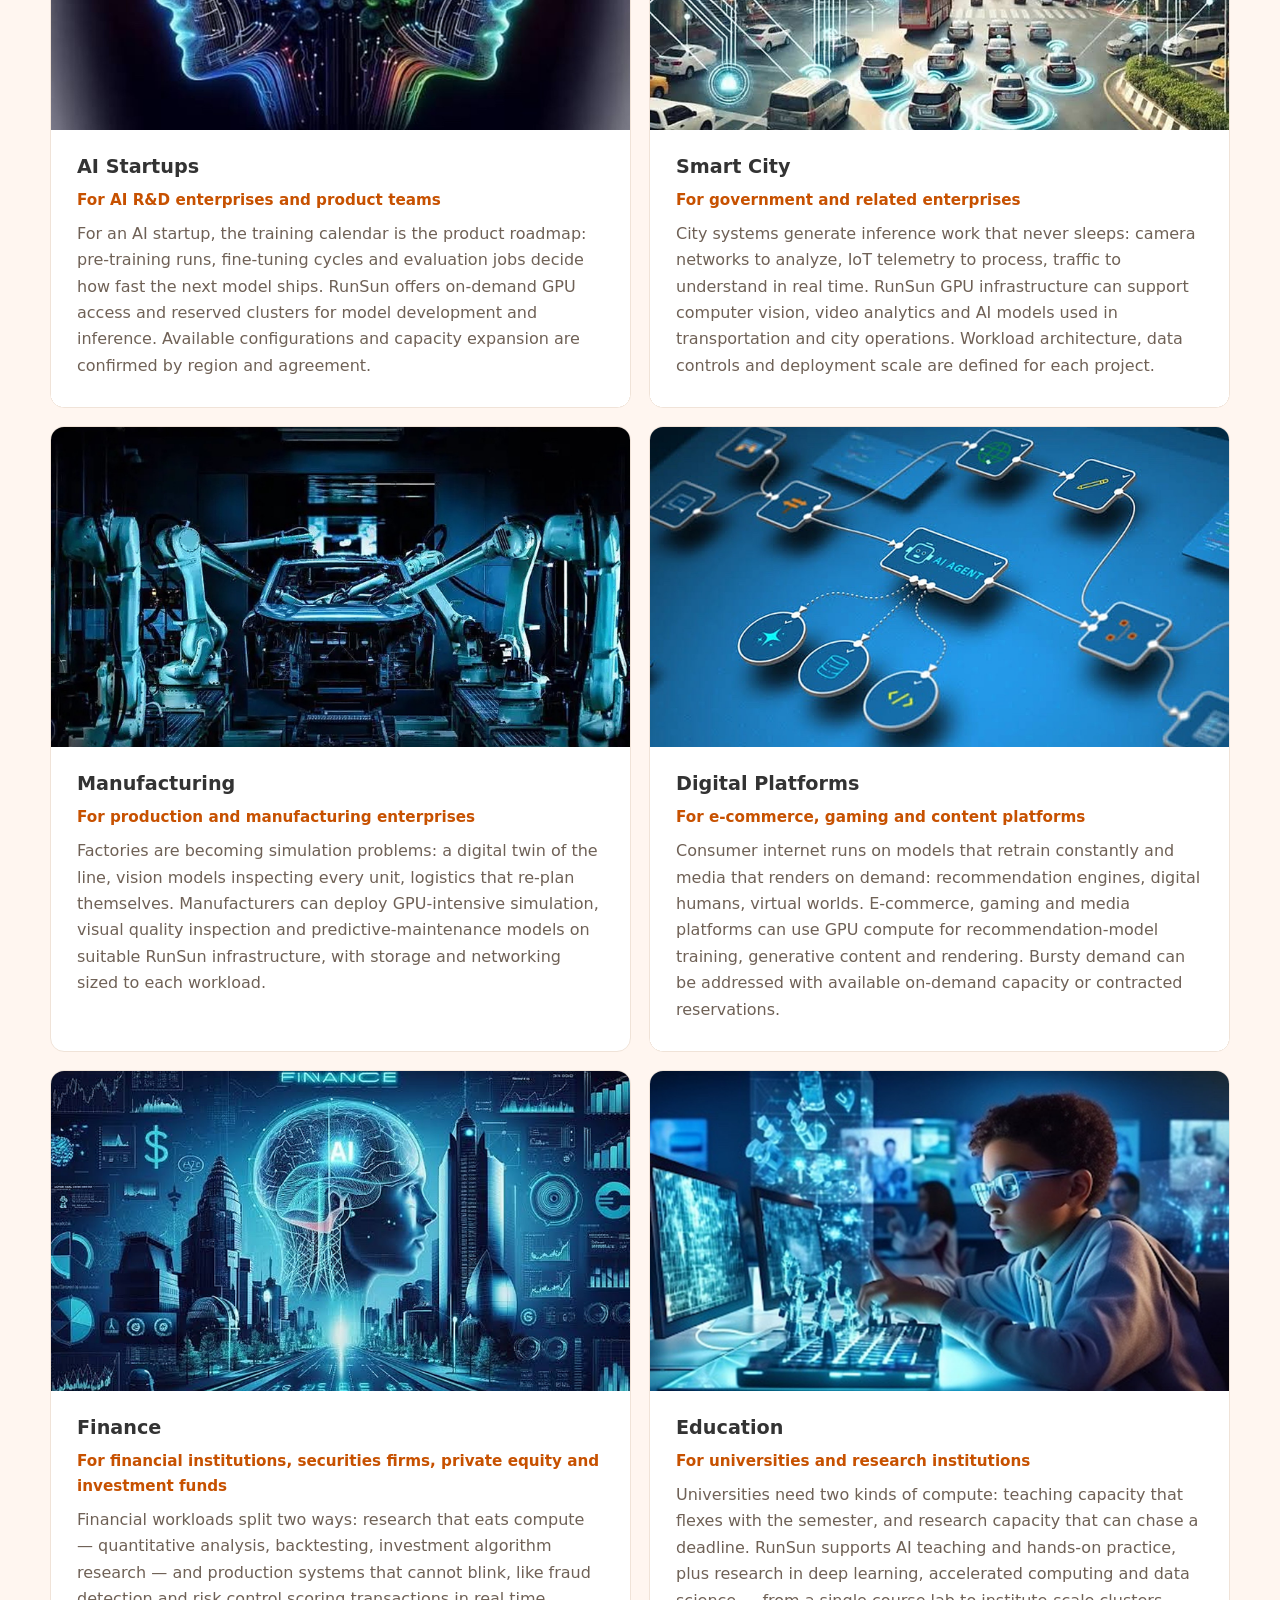
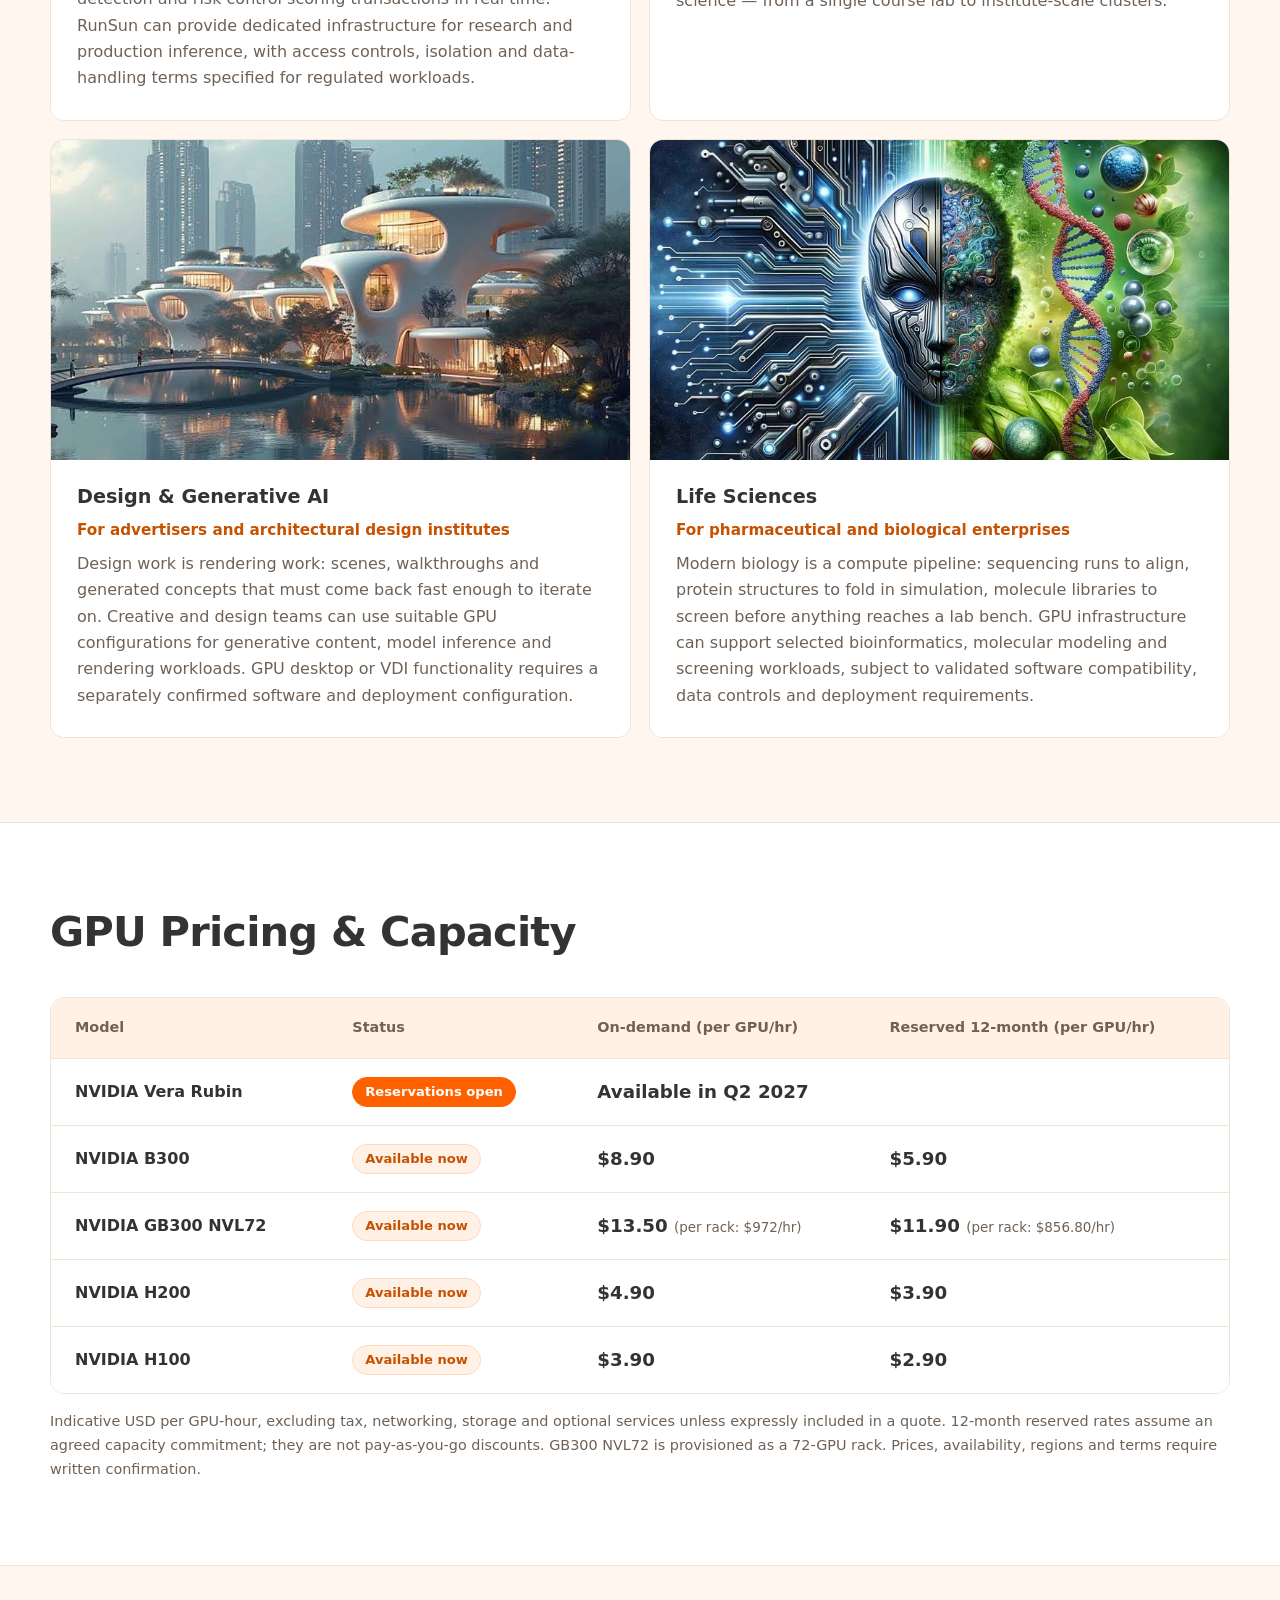
==== commit 01002954: "V3.3 connect English and Japanese preview pages" ====
--- a/site-en/index.html
+++ b/site-en/index.html
@@ -48,7 +48,7 @@
 <nav aria-label="Main" class="site-nav" id="site-nav">
 <ul><li><a href="#flagship">GPU Cloud</a></li><li><a href="#factory-advantage">AI Factories</a></li><li><a href="#sovereign">Sovereign AI</a></li><li><a href="#services">Services</a></li><li><a href="#industries">Solutions</a></li><li><a href="#pricing">Pricing</a></li><li><a href="#regions">Regions</a></li><li><a href="#about">About</a></li><li><a href="rubin-guide.html">Resources</a></li><li><a href="#contact">Contact</a></li></ul>
 </nav>
-<a class="locale-link" href="https://www.runsuncloud.jp/" hreflang="ja" lang="ja">日本語</a>
+<a class="locale-link" href="../site-jp/" hreflang="ja" lang="ja">日本語</a>
 </div>
 </header>
 <main id="main">
